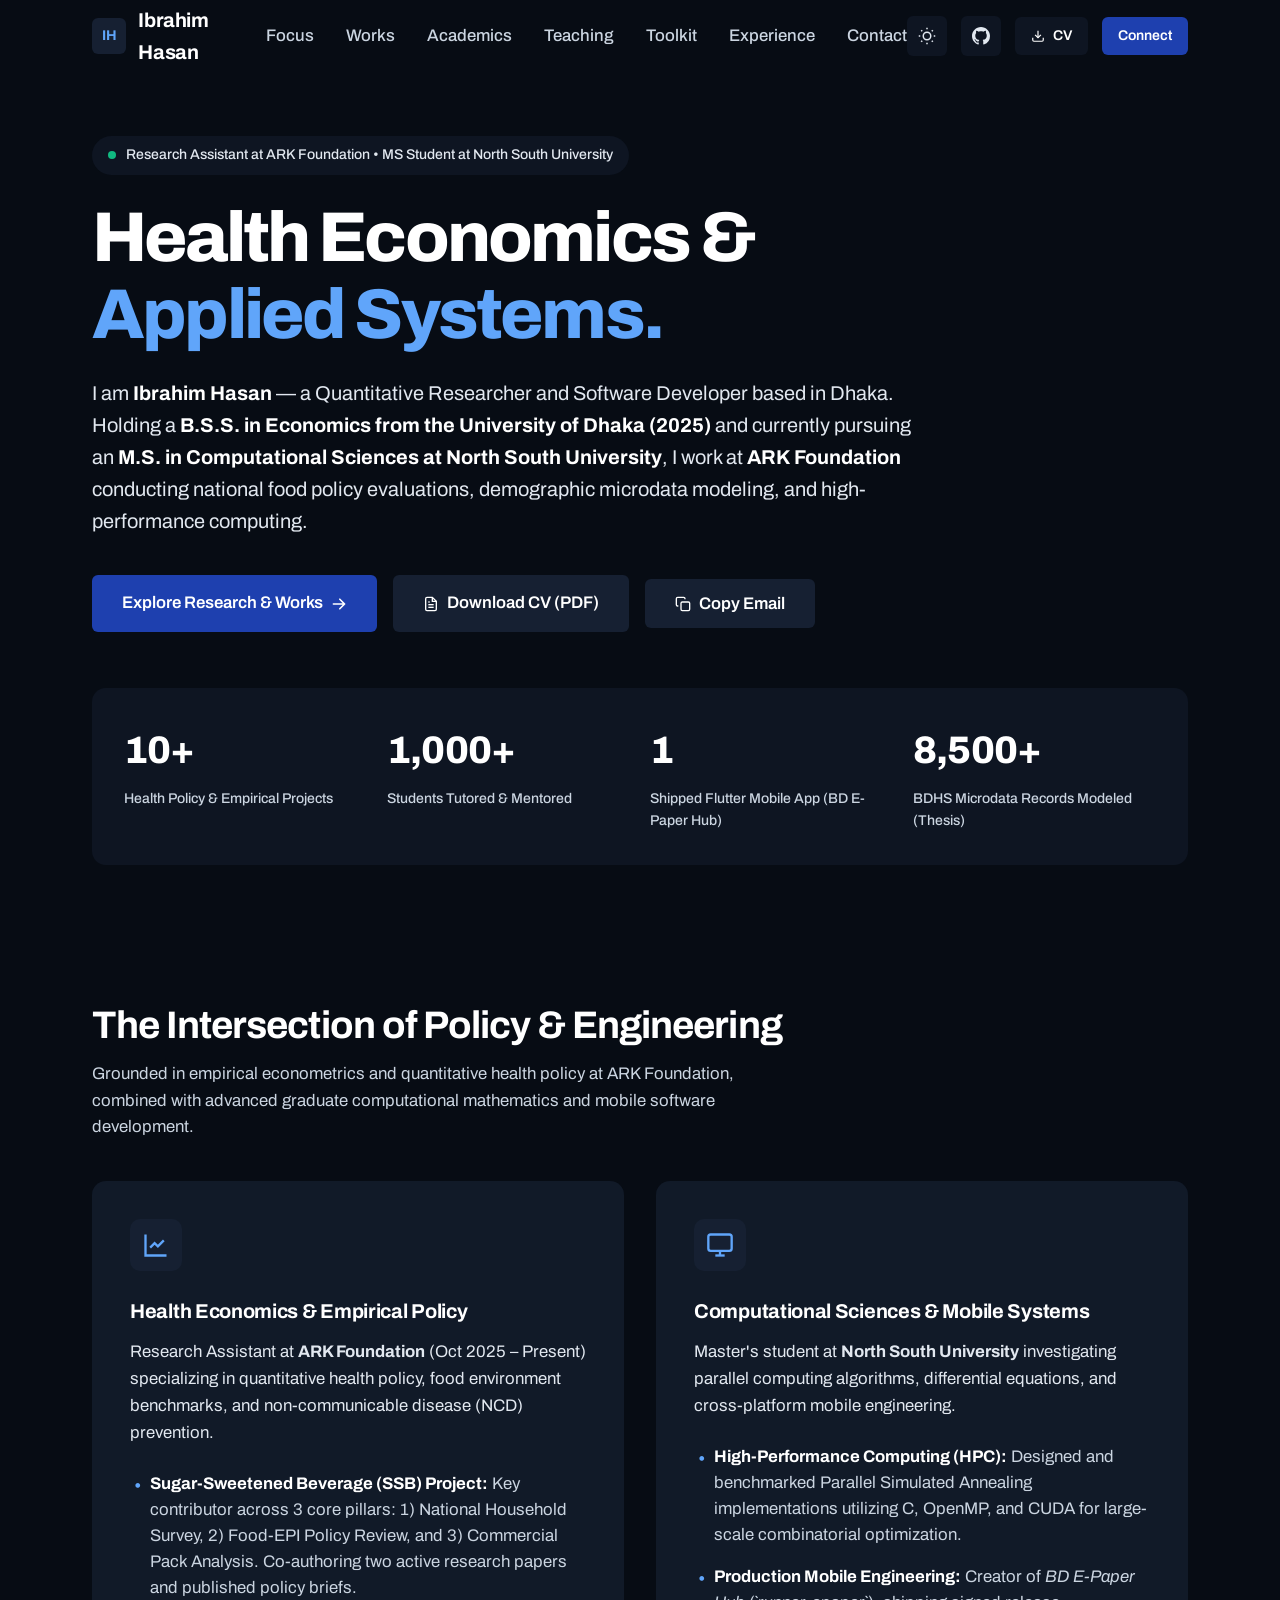
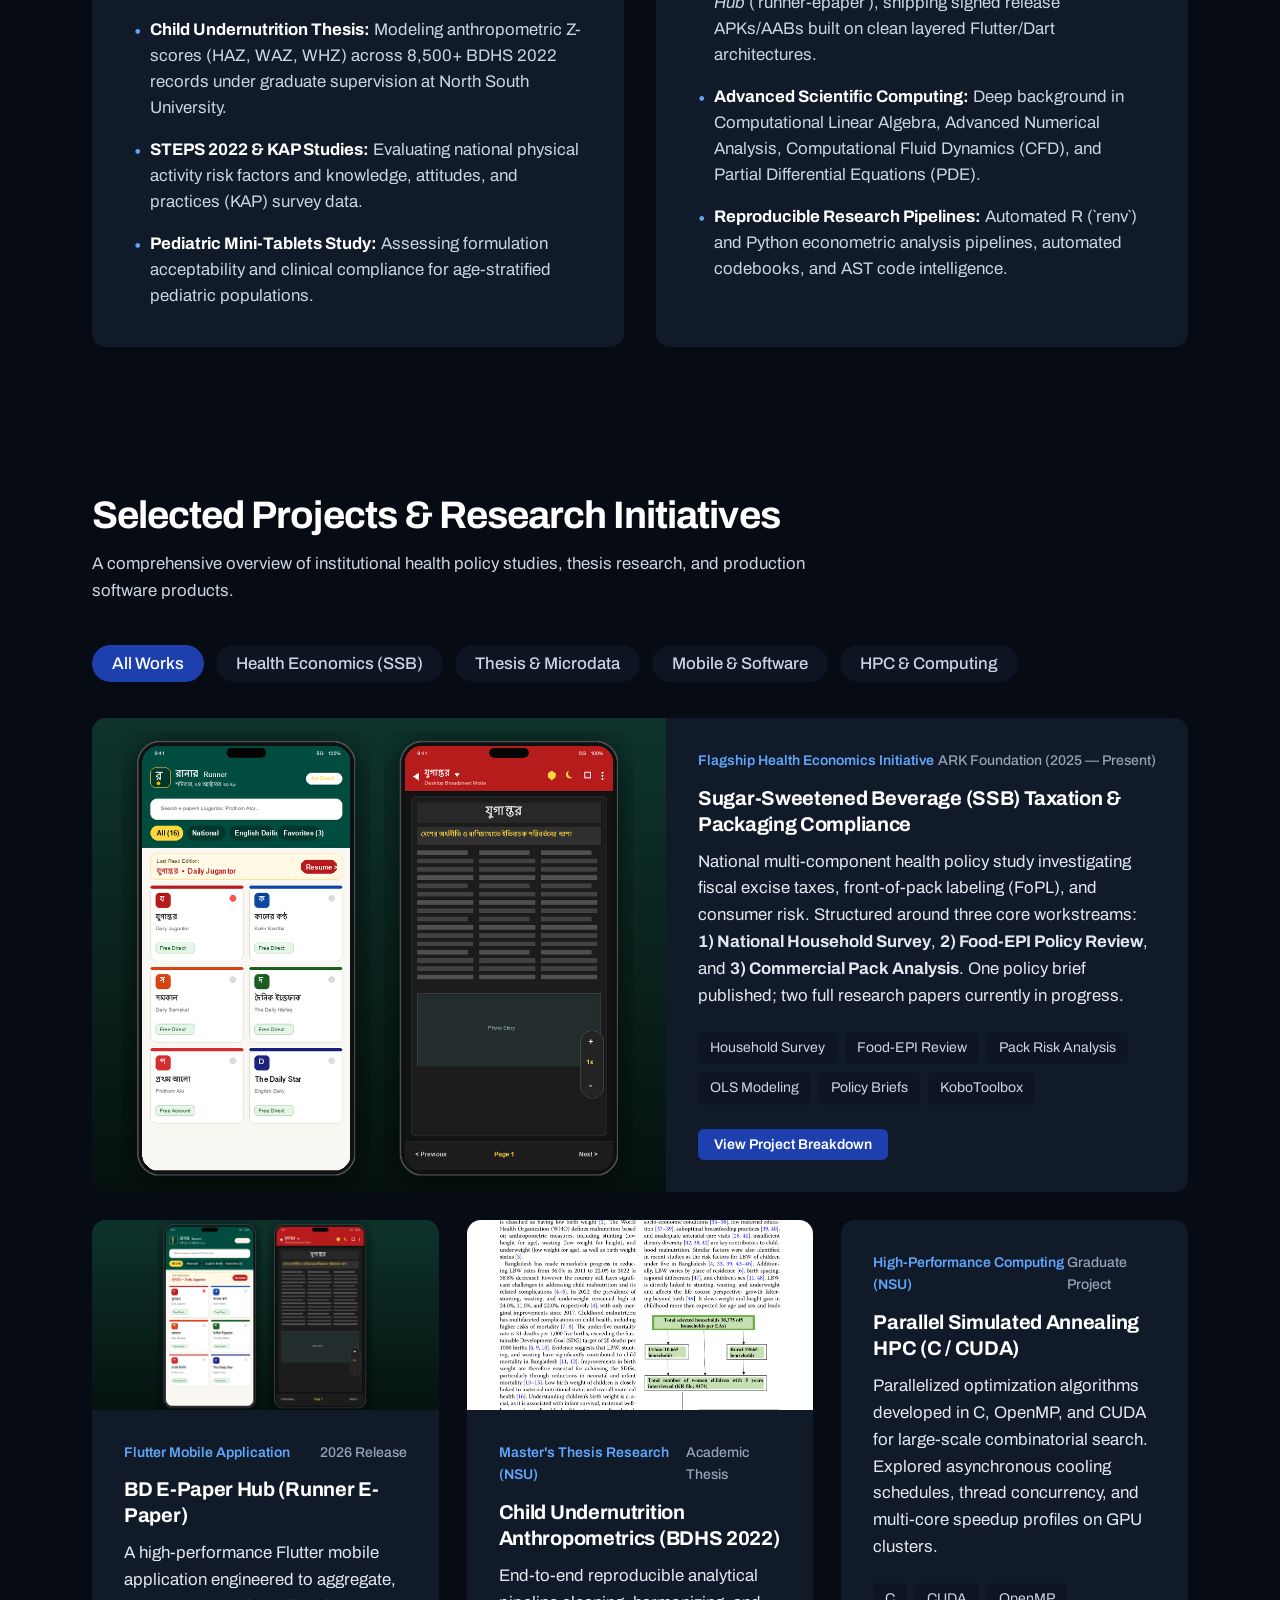
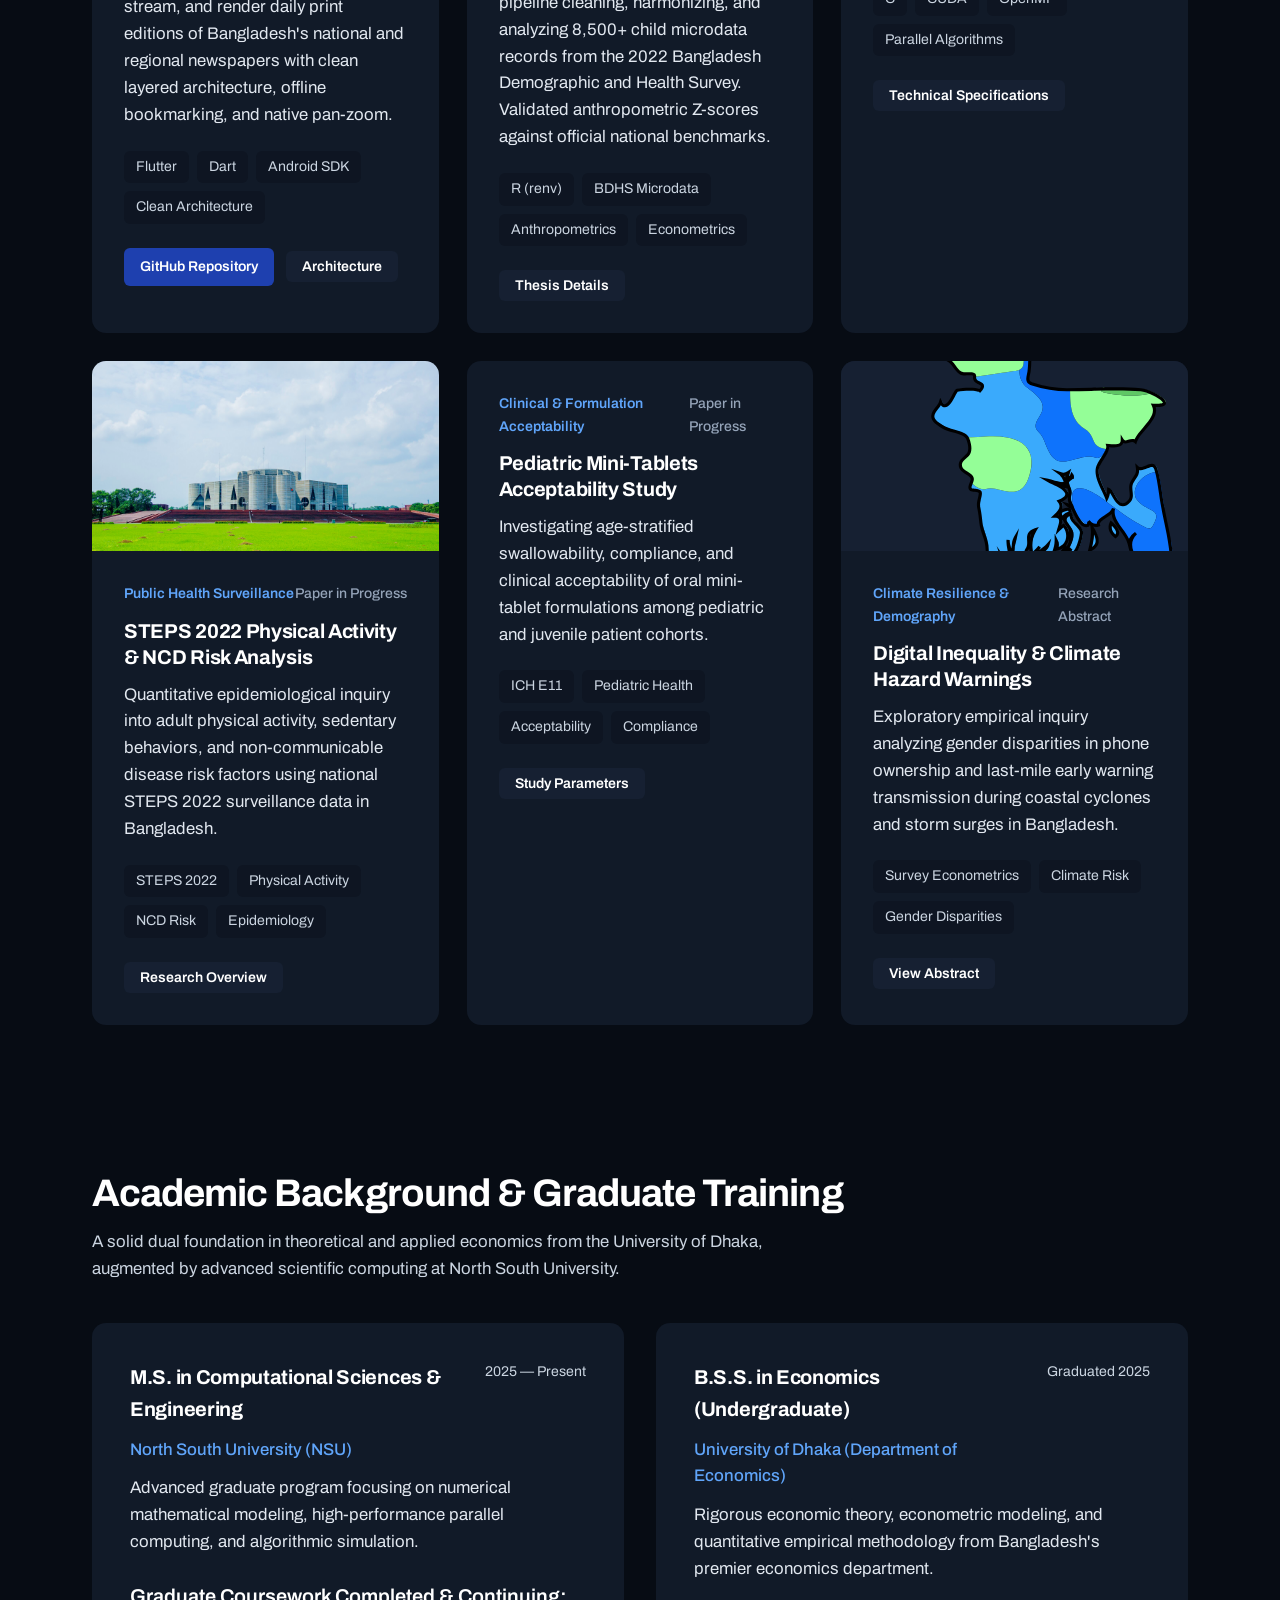
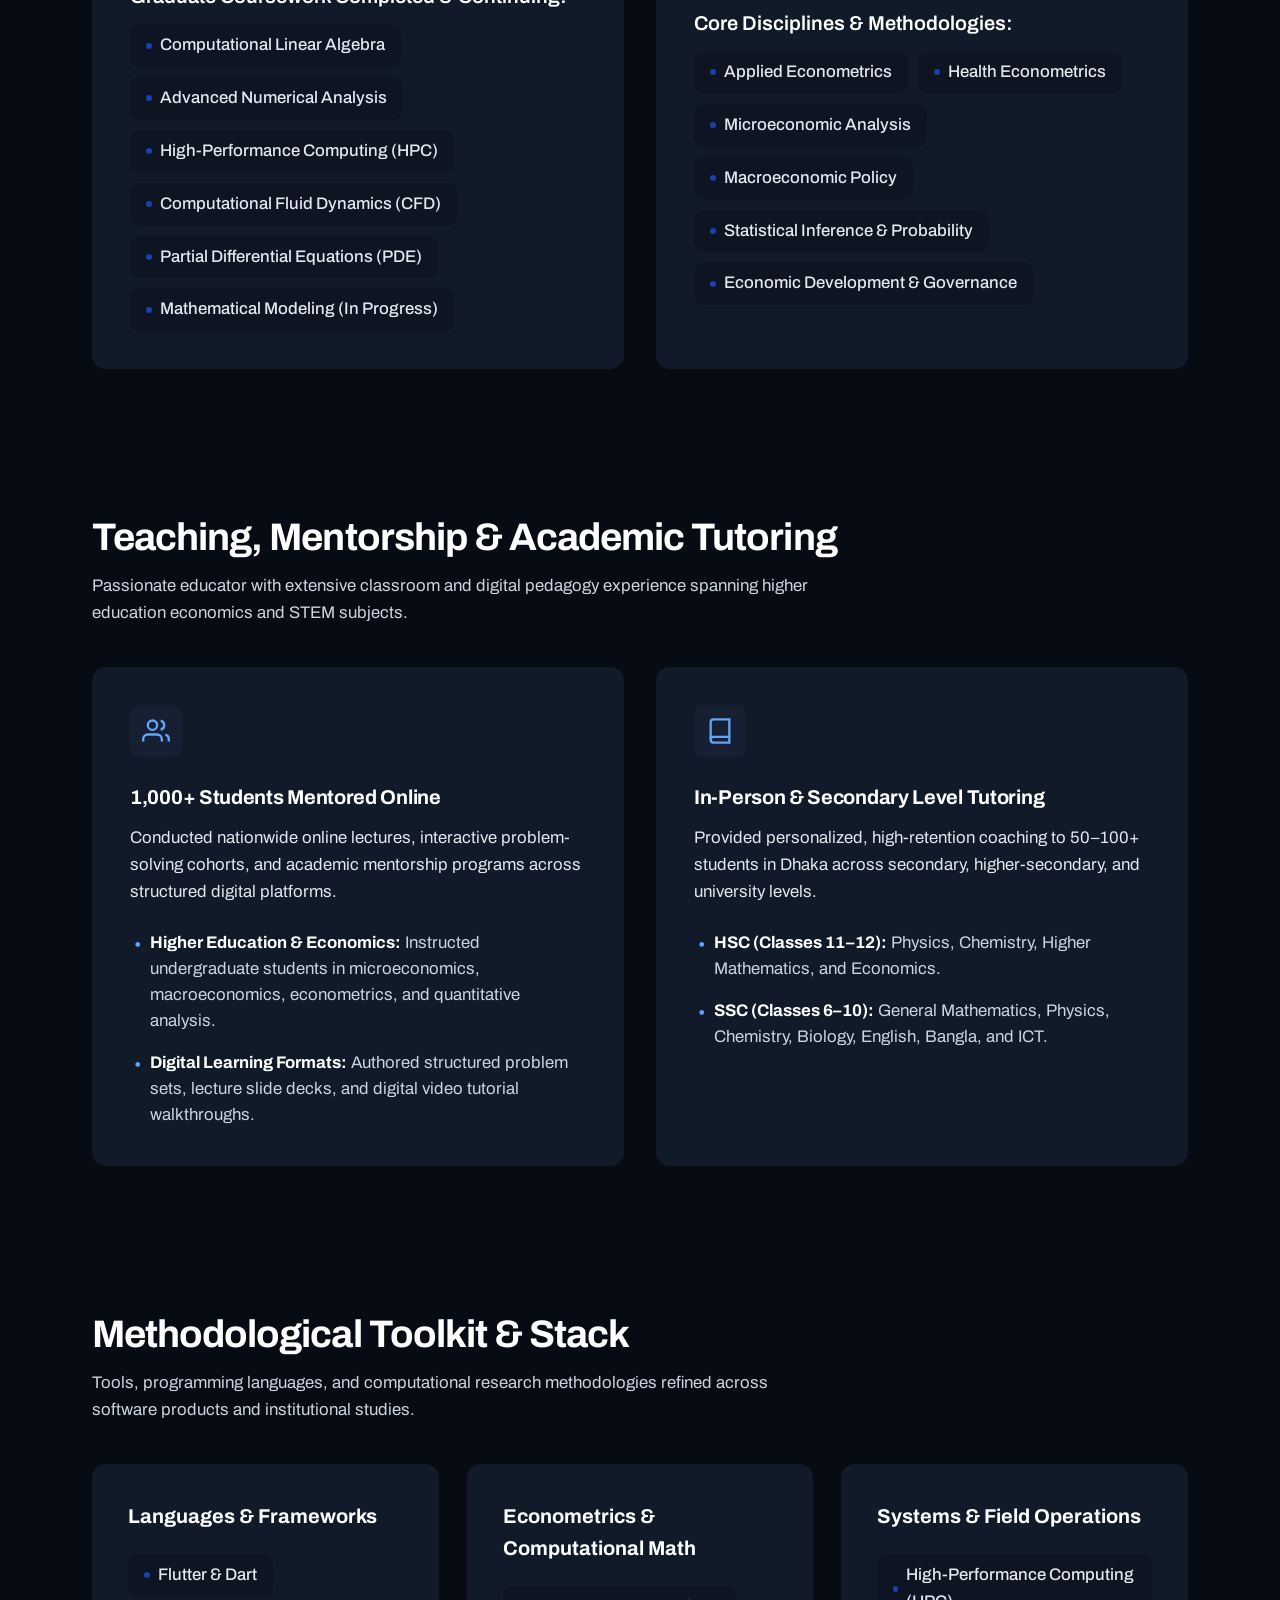
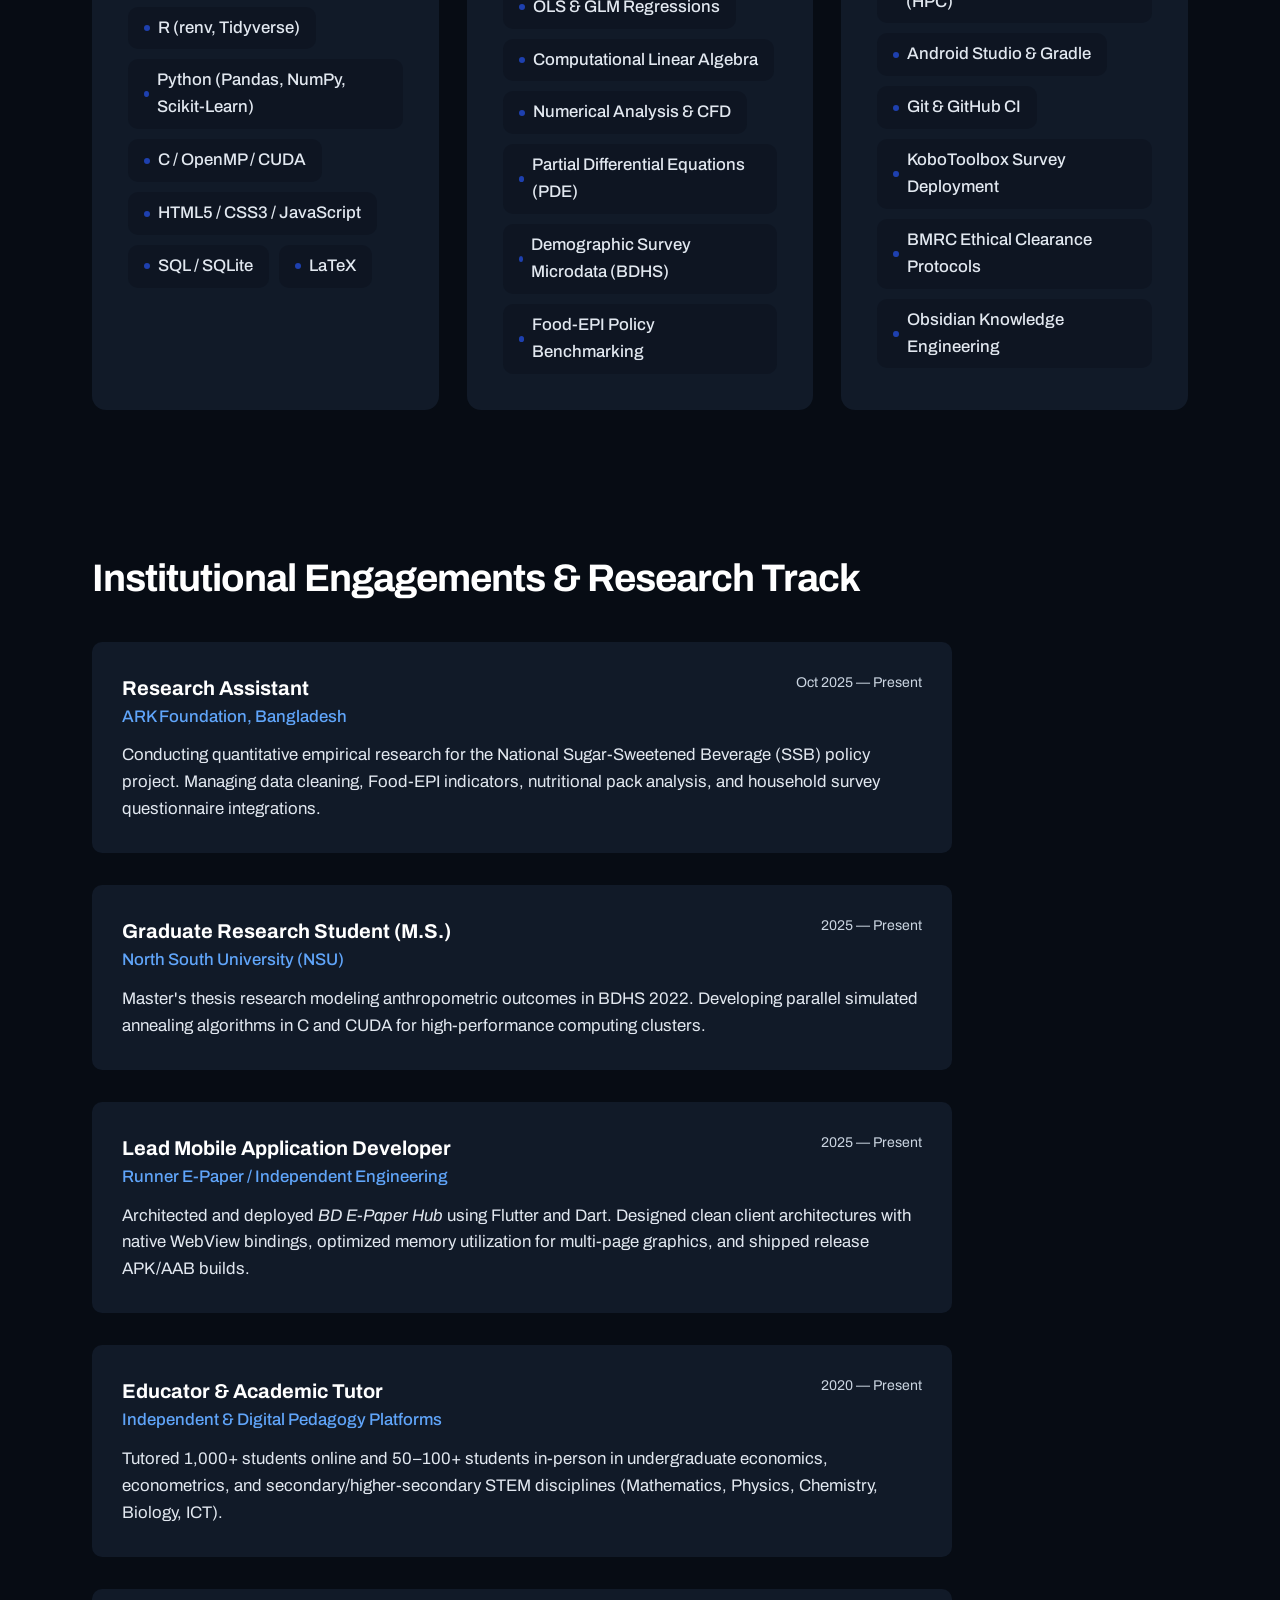
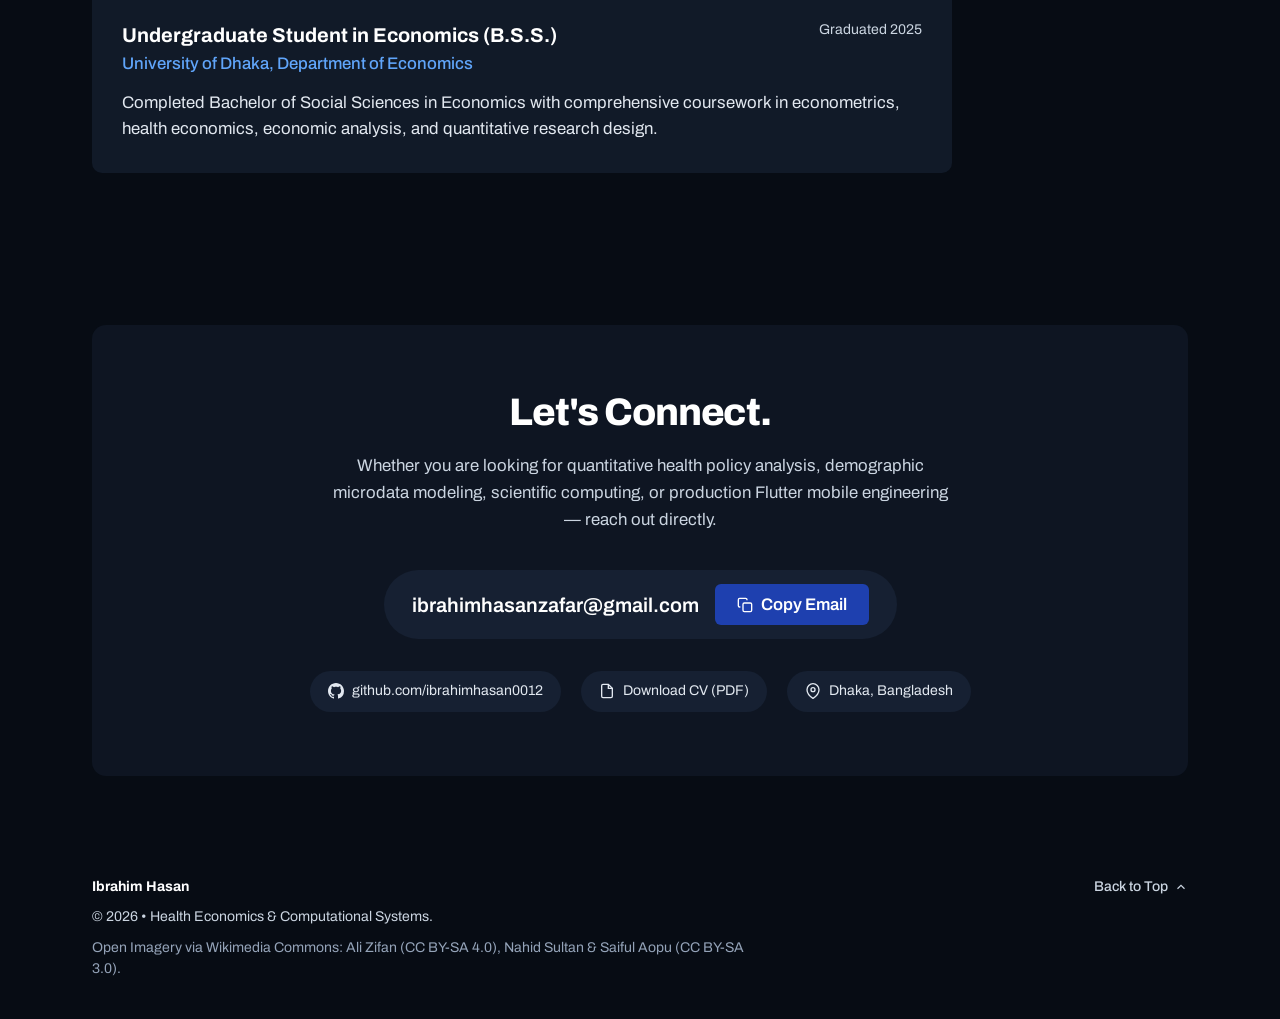
==== index.html @ 9efc7004 "feat: integrate authentic CV, academic credentials, teaching track, and taste-skill design passes" ====
<!DOCTYPE html>
<html lang="en" data-theme="dark">
<head>
  <meta charset="UTF-8">
  <meta name="viewport" content="width=device-width, initial-scale=1.0">
  <title>Ibrahim Hasan — Health Economist & Computational Systems Developer</title>
  <meta name="description" content="Portfolio of Ibrahim Hasan. Research Assistant at ARK Foundation, Master's student in Computational Sciences at North South University, and Economics graduate from University of Dhaka.">
  <meta name="author" content="Ibrahim Hasan">
  <meta name="keywords" content="Ibrahim Hasan, Health Economics, Public Health, Econometrics, Flutter Developer, Bangladesh, BDHS, SSB Policy, HPC, North South University, University of Dhaka">
  
  <!-- Open Graph -->
  <meta property="og:type" content="website">
  <meta property="og:title" content="Ibrahim Hasan — Health Economist & Computational Systems Developer">
  <meta property="og:description" content="Bridging empirical health policy, advanced computational methods, and production software systems.">
  <meta property="og:image" content="assets/bd_epaper_banner.png">
  
  <!-- Typeface: Archivo (Dealt by Taste-Skill Dark-Room Direction) -->
  <link rel="preconnect" href="https://fonts.googleapis.com">
  <link rel="preconnect" href="https://fonts.gstatic.com" crossorigin>
  <link href="https://fonts.googleapis.com/css2?family=Archivo:ital,wght@0,300;0,400;0,500;0,600;0,700;0,800;1,400&family=JetBrains+Mono:wght@400;500&display=swap" rel="stylesheet">
  
  <!-- Stylesheet -->
  <link rel="stylesheet" href="css/style.css">
</head>
<body>
  <!-- Top Navigation -->
  <header class="site-header" id="site-header">
    <div class="nav-container">
      <a href="#hero" class="brand-link" aria-label="Ibrahim Hasan Home">
        <span class="brand-mark">IH</span>
        <span class="brand-name">Ibrahim Hasan</span>
      </a>

      <nav class="main-nav" id="main-nav" aria-label="Main Navigation">
        <ul class="nav-list">
          <li><a href="#about" class="nav-link">Focus</a></li>
          <li><a href="#work" class="nav-link">Works</a></li>
          <li><a href="#academics" class="nav-link">Academics</a></li>
          <li><a href="#teaching" class="nav-link">Teaching</a></li>
          <li><a href="#toolkit" class="nav-link">Toolkit</a></li>
          <li><a href="#experience" class="nav-link">Experience</a></li>
          <li><a href="#contact" class="nav-link">Contact</a></li>
        </ul>
      </nav>

      <div class="nav-actions">
        <!-- Theme Toggle -->
        <button id="theme-toggle" class="theme-toggle-btn" aria-label="Toggle visual theme" title="Toggle dark/light theme">
          <svg class="sun-icon" viewBox="0 0 24 24" width="18" height="18" fill="none" stroke="currentColor" stroke-width="2">
            <circle cx="12" cy="12" r="5"></circle>
            <line x1="12" y1="1" x2="12" y2="3"></line>
            <line x1="12" y1="21" x2="12" y2="23"></line>
            <line x1="4.22" y1="4.22" x2="5.64" y2="5.64"></line>
            <line x1="18.36" y1="18.36" x2="19.78" y2="19.78"></line>
            <line x1="1" y1="12" x2="3" y2="12"></line>
            <line x1="21" y1="12" x2="23" y2="12"></line>
            <line x1="4.22" y1="19.78" x2="5.64" y2="18.36"></line>
            <line x1="18.36" y1="5.64" x2="19.78" y2="4.22"></line>
          </svg>
          <svg class="moon-icon" viewBox="0 0 24 24" width="18" height="18" fill="none" stroke="currentColor" stroke-width="2">
            <path d="M21 12.79A9 9 0 1 1 11.21 3 7 7 0 0 0 21 12.79z"></path>
          </svg>
        </button>

        <a href="https://github.com/ibrahimhasan0012" target="_blank" rel="noopener noreferrer" class="nav-social-btn" aria-label="GitHub Profile" title="View GitHub Profile">
          <svg viewBox="0 0 24 24" width="18" height="18" fill="currentColor">
            <path d="M12 0C5.37 0 0 5.37 0 12c0 5.31 3.435 9.795 8.205 11.385.6.105.825-.255.825-.57 0-.285-.015-1.23-.015-2.235-3.015.555-3.795-.735-4.035-1.41-.135-.345-.72-1.41-1.23-1.695-.42-.225-1.02-.78-.015-.795.945-.015 1.62.87 1.845 1.23 1.08 1.815 2.805 1.305 3.495.99.105-.78.42-1.305.765-1.605-2.67-.3-5.46-1.335-5.46-5.925 0-1.305.465-2.385 1.23-3.225-.12-.3-.54-1.53.12-3.18 0 0 1.005-.315 3.3 1.23.96-.27 1.98-.405 3-.405s2.04.135 3 .405c2.295-1.56 3.3-1.23 3.3-1.23.66 1.65.24 2.88.12 3.18.765.84 1.23 1.905 1.23 3.225 0 4.605-2.805 5.625-5.475 5.925.435.375.81 1.095.81 2.22 0 1.605-.015 2.895-.015 3.3 0 .315.225.69.825.57A12.02 12.02 0 0024 12c0-6.63-5.37-12-12-12z"/>
          </svg>
        </a>

        <a href="assets/Ibrahim_Hasan_CV.pdf" target="_blank" rel="noopener noreferrer" class="btn btn-sm btn-outline" title="Download Updated Curriculum Vitae">
          <svg viewBox="0 0 24 24" width="14" height="14" fill="none" stroke="currentColor" stroke-width="2">
            <path d="M21 15v4a2 2 0 0 1-2 2H5a2 2 0 0 1-2-2v-4"></path>
            <polyline points="7 10 12 15 17 10"></polyline>
            <line x1="12" y1="15" x2="12" y2="3"></line>
          </svg>
          <span>CV</span>
        </a>

        <a href="#contact" class="btn btn-sm btn-primary">Connect</a>

        <!-- Mobile Menu Toggle -->
        <button id="mobile-menu-btn" class="mobile-menu-toggle" aria-label="Toggle navigation menu">
          <span></span>
          <span></span>
          <span></span>
        </button>
      </div>
    </div>
  </header>

  <main>
    <!-- Hero Section -->
    <section class="hero-section" id="hero">
      <div class="container hero-content">
        <div class="hero-badge-wrap">
          <span class="status-indicator"></span>
          <span class="status-label">Research Assistant at ARK Foundation • MS Student at North South University</span>
        </div>

        <h1 class="hero-title">
          Health Economics & <br>
          <span class="text-highlight">Applied Systems.</span>
        </h1>

        <p class="hero-lead">
          I am <strong>Ibrahim Hasan</strong> — a Quantitative Researcher and Software Developer based in Dhaka. 
          Holding a <strong>B.S.S. in Economics from the University of Dhaka (2025)</strong> and currently pursuing an 
          <strong>M.S. in Computational Sciences at North South University</strong>, I work at <strong>ARK Foundation</strong> 
          conducting national food policy evaluations, demographic microdata modeling, and high-performance computing.
        </p>

        <div class="hero-actions">
          <a href="#work" class="btn btn-lg btn-primary">
            <span>Explore Research & Works</span>
            <svg viewBox="0 0 20 20" width="16" height="16" fill="currentColor">
              <path fill-rule="evenodd" d="M10.293 3.293a1 1 0 011.414 0l6 6a1 1 0 010 1.414l-6 6a1 1 0 01-1.414-1.414L14.586 11H3a1 1 0 110-2h11.586l-4.293-4.293a1 1 0 010-1.414z" clip-rule="evenodd"/>
            </svg>
          </a>
          <a href="assets/Ibrahim_Hasan_CV.pdf" target="_blank" rel="noopener noreferrer" class="btn btn-lg btn-secondary" title="View & Download Curriculum Vitae">
            <svg viewBox="0 0 24 24" width="16" height="16" fill="none" stroke="currentColor" stroke-width="2">
              <path d="M14 2H6a2 2 0 0 0-2 2v16a2 2 0 0 0 2 2h12a2 2 0 0 0 2-2V8z"></path>
              <polyline points="14 2 14 8 20 8"></polyline>
              <line x1="16" y1="13" x2="8" y2="13"></line>
              <line x1="16" y1="17" x2="8" y2="17"></line>
              <polyline points="10 9 9 9 8 9"></polyline>
            </svg>
            <span>Download CV (PDF)</span>
          </a>
          <button id="copy-email-hero-btn" class="btn btn-lg btn-secondary copy-email-btn" data-email="ibrahimhasanzafar@gmail.com">
            <svg viewBox="0 0 24 24" width="16" height="16" fill="none" stroke="currentColor" stroke-width="2">
              <rect x="9" y="9" width="13" height="13" rx="2" ry="2"></rect>
              <path d="M5 15H4a2 2 0 0 1-2-2V4a2 2 0 0 1 2-2h9a2 2 0 0 1 2 2v1"></path>
            </svg>
            <span class="btn-text">Copy Email</span>
          </button>
        </div>

        <!-- Metrics Strip (Full Ink, Tabular Numerals) -->
        <div class="metrics-grid">
          <div class="metric-item">
            <div class="metric-value">10+</div>
            <div class="metric-label">Health Policy & Empirical Projects</div>
          </div>
          <div class="metric-item">
            <div class="metric-value">1,000+</div>
            <div class="metric-label">Students Tutored & Mentored</div>
          </div>
          <div class="metric-item">
            <div class="metric-value">1</div>
            <div class="metric-label">Shipped Flutter Mobile App (BD E-Paper Hub)</div>
          </div>
          <div class="metric-item">
            <div class="metric-value">8,500+</div>
            <div class="metric-label">BDHS Microdata Records Modeled (Thesis)</div>
          </div>
        </div>
      </div>
    </section>

    <!-- Dual-Track Focus (About) -->
    <section class="section about-section" id="about">
      <div class="container">
        <div class="section-header">
          <h2 class="section-title">The Intersection of Policy & Engineering</h2>
          <p class="section-subtitle">
            Grounded in empirical econometrics and quantitative health policy at ARK Foundation, combined with advanced graduate computational mathematics and mobile software development.
          </p>
        </div>

        <div class="dual-track-grid">
          <!-- Pillar 1: Research & Economics -->
          <div class="track-card">
            <div class="card-icon-wrap">
              <svg viewBox="0 0 24 24" width="28" height="28" fill="none" stroke="currentColor" stroke-width="2">
                <path d="M3 3v18h18"></path>
                <path d="M18.7 8l-5.1 5.2-2.8-2.7L7 14.3"></path>
              </svg>
            </div>
            <h3 class="track-title">Health Economics & Empirical Policy</h3>
            <p class="track-desc">
              Research Assistant at <strong>ARK Foundation</strong> (Oct 2025 – Present) specializing in quantitative health policy, food environment benchmarks, and non-communicable disease (NCD) prevention.
            </p>
            <ul class="track-list">
              <li>
                <strong>Sugar-Sweetened Beverage (SSB) Project:</strong> Key contributor across 3 core pillars: 1) National Household Survey, 2) Food-EPI Policy Review, and 3) Commercial Pack Analysis. Co-authoring two active research papers and published policy briefs.
              </li>
              <li>
                <strong>Child Undernutrition Thesis:</strong> Modeling anthropometric Z-scores (HAZ, WAZ, WHZ) across 8,500+ BDHS 2022 records under graduate supervision at North South University.
              </li>
              <li>
                <strong>STEPS 2022 & KAP Studies:</strong> Evaluating national physical activity risk factors and knowledge, attitudes, and practices (KAP) survey data.
              </li>
              <li>
                <strong>Pediatric Mini-Tablets Study:</strong> Assessing formulation acceptability and clinical compliance for age-stratified pediatric populations.
              </li>
            </ul>
          </div>

          <!-- Pillar 2: Computational Systems -->
          <div class="track-card">
            <div class="card-icon-wrap">
              <svg viewBox="0 0 24 24" width="28" height="28" fill="none" stroke="currentColor" stroke-width="2">
                <rect x="2" y="3" width="20" height="14" rx="2" ry="2"></rect>
                <line x1="8" y1="21" x2="16" y2="21"></line>
                <line x1="12" y1="17" x2="12" y2="21"></line>
              </svg>
            </div>
            <h3 class="track-title">Computational Sciences & Mobile Systems</h3>
            <p class="track-desc">
              Master's student at <strong>North South University</strong> investigating parallel computing algorithms, differential equations, and cross-platform mobile engineering.
            </p>
            <ul class="track-list">
              <li>
                <strong>High-Performance Computing (HPC):</strong> Designed and benchmarked Parallel Simulated Annealing implementations utilizing C, OpenMP, and CUDA for large-scale combinatorial optimization.
              </li>
              <li>
                <strong>Production Mobile Engineering:</strong> Creator of <em>BD E-Paper Hub</em> (`runner-epaper`), shipping signed release APKs/AABs built on clean layered Flutter/Dart architectures.
              </li>
              <li>
                <strong>Advanced Scientific Computing:</strong> Deep background in Computational Linear Algebra, Advanced Numerical Analysis, Computational Fluid Dynamics (CFD), and Partial Differential Equations (PDE).
              </li>
              <li>
                <strong>Reproducible Research Pipelines:</strong> Automated R (`renv`) and Python econometric analysis pipelines, automated codebooks, and AST code intelligence.
              </li>
            </ul>
          </div>
        </div>
      </div>
    </section>

    <!-- Featured Works & Portfolio Showcase -->
    <section class="section works-section" id="work">
      <div class="container">
        <div class="section-header">
          <h2 class="section-title">Selected Projects & Research Initiatives</h2>
          <p class="section-subtitle">
            A comprehensive overview of institutional health policy studies, thesis research, and production software products.
          </p>
        </div>

        <!-- Filter Controls -->
        <div class="filter-bar" role="tablist" aria-label="Project Category Filter">
          <button class="filter-pill active" data-filter="all" role="tab" aria-selected="true">All Works</button>
          <button class="filter-pill" data-filter="health-econ" role="tab" aria-selected="false">Health Economics (SSB)</button>
          <button class="filter-pill" data-filter="thesis" role="tab" aria-selected="false">Thesis & Microdata</button>
          <button class="filter-pill" data-filter="mobile" role="tab" aria-selected="false">Mobile & Software</button>
          <button class="filter-pill" data-filter="hpc" role="tab" aria-selected="false">HPC & Computing</button>
        </div>

        <!-- Projects Grid -->
        <div class="projects-grid" id="projects-container">
          
          <!-- Project 1: SSB Initiative (Flagship) -->
          <article class="project-card featured-highlight" data-category="health-econ">
            <div class="project-media">
              <img src="assets/bd_epaper_banner.png" alt="ARK Foundation Health Economics Initiative" class="project-image">
            </div>
            <div class="project-body">
              <div class="project-meta">
                <span class="project-type">Flagship Health Economics Initiative</span>
                <span class="project-date">ARK Foundation (2025 — Present)</span>
              </div>
              <h3 class="project-title">Sugar-Sweetened Beverage (SSB) Taxation & Packaging Compliance</h3>
              <p class="project-summary">
                National multi-component health policy study investigating fiscal excise taxes, front-of-pack labeling (FoPL), and consumer risk. Structured around three core workstreams: <strong>1) National Household Survey</strong>, <strong>2) Food-EPI Policy Review</strong>, and <strong>3) Commercial Pack Analysis</strong>. One policy brief published; two full research papers currently in progress.
              </p>
              <div class="tech-stack-row">
                <span class="tech-badge">Household Survey</span>
                <span class="tech-badge">Food-EPI Review</span>
                <span class="tech-badge">Pack Risk Analysis</span>
                <span class="tech-badge">OLS Modeling</span>
                <span class="tech-badge">Policy Briefs</span>
                <span class="tech-badge">KoboToolbox</span>
              </div>
              <div class="project-actions">
                <button class="btn btn-sm btn-primary open-modal-btn" data-modal="modal-ssb">
                  <span>View Project Breakdown</span>
                </button>
              </div>
            </div>
          </article>

          <!-- Project 2: BD E-Paper Hub -->
          <article class="project-card" data-category="mobile">
            <div class="project-media-small">
              <img src="assets/bd_epaper_preview.png" alt="BD E-Paper Hub App Interface" class="project-thumb-image" loading="lazy">
            </div>
            <div class="project-body">
              <div class="project-meta">
                <span class="project-type">Flutter Mobile Application</span>
                <span class="project-date">2026 Release</span>
              </div>
              <h3 class="project-title">BD E-Paper Hub (Runner E-Paper)</h3>
              <p class="project-summary">
                A high-performance Flutter mobile application engineered to aggregate, stream, and render daily print editions of Bangladesh's national and regional newspapers with clean layered architecture, offline bookmarking, and native pan-zoom.
              </p>
              <div class="tech-stack-row">
                <span class="tech-badge">Flutter</span>
                <span class="tech-badge">Dart</span>
                <span class="tech-badge">Android SDK</span>
                <span class="tech-badge">Clean Architecture</span>
              </div>
              <div class="project-actions">
                <a href="https://github.com/ibrahimhasan0012/runner-epaper" target="_blank" rel="noopener noreferrer" class="btn btn-sm btn-primary">
                  <span>GitHub Repository</span>
                </a>
                <button class="btn btn-sm btn-secondary open-modal-btn" data-modal="modal-bdepaper">
                  <span>Architecture</span>
                </button>
              </div>
            </div>
          </article>

          <!-- Project 3: BDHS 2022 Child Undernutrition (Thesis) -->
          <article class="project-card" data-category="thesis">
            <div class="project-media-small">
              <img src="assets/nutrition_figure.png" alt="Child Undernutrition Statistical Modeling" class="project-thumb-image" loading="lazy">
            </div>
            <div class="project-body">
              <div class="project-meta">
                <span class="project-type">Master's Thesis Research (NSU)</span>
                <span class="project-date">Academic Thesis</span>
              </div>
              <h3 class="project-title">Child Undernutrition Anthropometrics (BDHS 2022)</h3>
              <p class="project-summary">
                End-to-end reproducible analytical pipeline cleaning, harmonizing, and analyzing 8,500+ child microdata records from the 2022 Bangladesh Demographic and Health Survey. Validated anthropometric Z-scores against official national benchmarks.
              </p>
              <div class="tech-stack-row">
                <span class="tech-badge">R (renv)</span>
                <span class="tech-badge">BDHS Microdata</span>
                <span class="tech-badge">Anthropometrics</span>
                <span class="tech-badge">Econometrics</span>
              </div>
              <div class="project-actions">
                <button class="btn btn-sm btn-secondary open-modal-btn" data-modal="modal-child-nutrition">
                  <span>Thesis Details</span>
                </button>
              </div>
            </div>
          </article>

          <!-- Project 4: Parallel Simulated Annealing HPC -->
          <article class="project-card" data-category="hpc">
            <div class="project-body">
              <div class="project-meta">
                <span class="project-type">High-Performance Computing (NSU)</span>
                <span class="project-date">Graduate Project</span>
              </div>
              <h3 class="project-title">Parallel Simulated Annealing HPC (C / CUDA)</h3>
              <p class="project-summary">
                Parallelized optimization algorithms developed in C, OpenMP, and CUDA for large-scale combinatorial search. Explored asynchronous cooling schedules, thread concurrency, and multi-core speedup profiles on GPU clusters.
              </p>
              <div class="tech-stack-row">
                <span class="tech-badge">C</span>
                <span class="tech-badge">CUDA</span>
                <span class="tech-badge">OpenMP</span>
                <span class="tech-badge">Parallel Algorithms</span>
              </div>
              <div class="project-actions">
                <button class="btn btn-sm btn-secondary open-modal-btn" data-modal="modal-hpc">
                  <span>Technical Specifications</span>
                </button>
              </div>
            </div>
          </article>

          <!-- Project 5: STEPS 2022 Survey Analysis -->
          <article class="project-card" data-category="health-econ">
            <div class="project-media-small">
              <img src="assets/national-assembly-of-bangladesh-06.jpg" alt="National Health Surveillance Context" class="project-thumb-image" loading="lazy">
            </div>
            <div class="project-body">
              <div class="project-meta">
                <span class="project-type">Public Health Surveillance</span>
                <span class="project-date">Paper in Progress</span>
              </div>
              <h3 class="project-title">STEPS 2022 Physical Activity & NCD Risk Analysis</h3>
              <p class="project-summary">
                Quantitative epidemiological inquiry into adult physical activity, sedentary behaviors, and non-communicable disease risk factors using national STEPS 2022 surveillance data in Bangladesh.
              </p>
              <div class="tech-stack-row">
                <span class="tech-badge">STEPS 2022</span>
                <span class="tech-badge">Physical Activity</span>
                <span class="tech-badge">NCD Risk</span>
                <span class="tech-badge">Epidemiology</span>
              </div>
              <div class="project-actions">
                <button class="btn btn-sm btn-secondary open-modal-btn" data-modal="modal-steps">
                  <span>Research Overview</span>
                </button>
              </div>
            </div>
          </article>

          <!-- Project 6: Pediatric Mini-Tablets Acceptability -->
          <article class="project-card" data-category="health-econ">
            <div class="project-body">
              <div class="project-meta">
                <span class="project-type">Clinical & Formulation Acceptability</span>
                <span class="project-date">Paper in Progress</span>
              </div>
              <h3 class="project-title">Pediatric Mini-Tablets Acceptability Study</h3>
              <p class="project-summary">
                Investigating age-stratified swallowability, compliance, and clinical acceptability of oral mini-tablet formulations among pediatric and juvenile patient cohorts.
              </p>
              <div class="tech-stack-row">
                <span class="tech-badge">ICH E11</span>
                <span class="tech-badge">Pediatric Health</span>
                <span class="tech-badge">Acceptability</span>
                <span class="tech-badge">Compliance</span>
              </div>
              <div class="project-actions">
                <button class="btn btn-sm btn-secondary open-modal-btn" data-modal="modal-minitablets">
                  <span>Study Parameters</span>
                </button>
              </div>
            </div>
          </article>

          <!-- Project 7: Climate Adaptation & Digital Access -->
          <article class="project-card" data-category="thesis">
            <div class="project-media-small">
              <img src="assets/bangladesh-map-of-koppen-climate-classification.svg" alt="Bangladesh Climate Zones Map" class="project-thumb-image" loading="lazy">
            </div>
            <div class="project-body">
              <div class="project-meta">
                <span class="project-type">Climate Resilience & Demography</span>
                <span class="project-date">Research Abstract</span>
              </div>
              <h3 class="project-title">Digital Inequality & Climate Hazard Warnings</h3>
              <p class="project-summary">
                Exploratory empirical inquiry analyzing gender disparities in phone ownership and last-mile early warning transmission during coastal cyclones and storm surges in Bangladesh.
              </p>
              <div class="tech-stack-row">
                <span class="tech-badge">Survey Econometrics</span>
                <span class="tech-badge">Climate Risk</span>
                <span class="tech-badge">Gender Disparities</span>
              </div>
              <div class="project-actions">
                <button class="btn btn-sm btn-secondary open-modal-btn" data-modal="modal-climate">
                  <span>View Abstract</span>
                </button>
              </div>
            </div>
          </article>

        </div>
      </div>
    </section>

    <!-- Academic Background & Coursework -->
    <section class="section academics-section" id="academics">
      <div class="container">
        <div class="section-header">
          <h2 class="section-title">Academic Background & Graduate Training</h2>
          <p class="section-subtitle">
            A solid dual foundation in theoretical and applied economics from the University of Dhaka, augmented by advanced scientific computing at North South University.
          </p>
        </div>

        <div class="dual-track-grid">
          <!-- Degree 1 -->
          <div class="track-card">
            <div class="timeline-header">
              <div>
                <h3 class="track-title">M.S. in Computational Sciences & Engineering</h3>
                <div class="timeline-org">North South University (NSU)</div>
              </div>
              <span class="timeline-time">2025 — Present</span>
            </div>
            <p class="track-desc">
              Advanced graduate program focusing on numerical mathematical modeling, high-performance parallel computing, and algorithmic simulation.
            </p>
            <h4 class="modal-section-title">Graduate Coursework Completed & Continuing:</h4>
            <div class="skills-chips" style="margin-top: 12px;">
              <span class="skill-chip"><span class="chip-dot"></span>Computational Linear Algebra</span>
              <span class="skill-chip"><span class="chip-dot"></span>Advanced Numerical Analysis</span>
              <span class="skill-chip"><span class="chip-dot"></span>High-Performance Computing (HPC)</span>
              <span class="skill-chip"><span class="chip-dot"></span>Computational Fluid Dynamics (CFD)</span>
              <span class="skill-chip"><span class="chip-dot"></span>Partial Differential Equations (PDE)</span>
              <span class="skill-chip"><span class="chip-dot"></span>Mathematical Modeling (In Progress)</span>
            </div>
          </div>

          <!-- Degree 2 -->
          <div class="track-card">
            <div class="timeline-header">
              <div>
                <h3 class="track-title">B.S.S. in Economics (Undergraduate)</h3>
                <div class="timeline-org">University of Dhaka (Department of Economics)</div>
              </div>
              <span class="timeline-time">Graduated 2025</span>
            </div>
            <p class="track-desc">
              Rigorous economic theory, econometric modeling, and quantitative empirical methodology from Bangladesh's premier economics department.
            </p>
            <h4 class="modal-section-title">Core Disciplines & Methodologies:</h4>
            <div class="skills-chips" style="margin-top: 12px;">
              <span class="skill-chip"><span class="chip-dot"></span>Applied Econometrics</span>
              <span class="skill-chip"><span class="chip-dot"></span>Health Econometrics</span>
              <span class="skill-chip"><span class="chip-dot"></span>Microeconomic Analysis</span>
              <span class="skill-chip"><span class="chip-dot"></span>Macroeconomic Policy</span>
              <span class="skill-chip"><span class="chip-dot"></span>Statistical Inference & Probability</span>
              <span class="skill-chip"><span class="chip-dot"></span>Economic Development & Governance</span>
            </div>
          </div>
        </div>
      </div>
    </section>

    <!-- Teaching, Mentorship & Pedagogy -->
    <section class="section teaching-section" id="teaching">
      <div class="container">
        <div class="section-header">
          <h2 class="section-title">Teaching, Mentorship & Academic Tutoring</h2>
          <p class="section-subtitle">
            Passionate educator with extensive classroom and digital pedagogy experience spanning higher education economics and STEM subjects.
          </p>
        </div>

        <div class="dual-track-grid">
          <!-- Teaching Highlight 1 -->
          <div class="track-card">
            <div class="card-icon-wrap">
              <svg viewBox="0 0 24 24" width="28" height="28" fill="none" stroke="currentColor" stroke-width="2">
                <path d="M17 21v-2a4 4 0 0 0-4-4H5a4 4 0 0 0-4 4v2"></path>
                <circle cx="9" cy="7" r="4"></circle>
                <path d="M23 21v-2a4 4 0 0 0-3-3.87"></path>
                <path d="M16 3.13a4 4 0 0 1 0 7.75"></path>
              </svg>
            </div>
            <h3 class="track-title">1,000+ Students Mentored Online</h3>
            <p class="track-desc">
              Conducted nationwide online lectures, interactive problem-solving cohorts, and academic mentorship programs across structured digital platforms.
            </p>
            <ul class="track-list">
              <li><strong>Higher Education & Economics:</strong> Instructed undergraduate students in microeconomics, macroeconomics, econometrics, and quantitative analysis.</li>
              <li><strong>Digital Learning Formats:</strong> Authored structured problem sets, lecture slide decks, and digital video tutorial walkthroughs.</li>
            </ul>
          </div>

          <!-- Teaching Highlight 2 -->
          <div class="track-card">
            <div class="card-icon-wrap">
              <svg viewBox="0 0 24 24" width="28" height="28" fill="none" stroke="currentColor" stroke-width="2">
                <path d="M4 19.5A2.5 2.5 0 0 1 6.5 17H20"></path>
                <path d="M6.5 2H20v20H6.5A2.5 2.5 0 0 1 4 19.5v-15A2.5 2.5 0 0 1 6.5 2z"></path>
              </svg>
            </div>
            <h3 class="track-title">In-Person & Secondary Level Tutoring</h3>
            <p class="track-desc">
              Provided personalized, high-retention coaching to 50–100+ students in Dhaka across secondary, higher-secondary, and university levels.
            </p>
            <ul class="track-list">
              <li><strong>HSC (Classes 11–12):</strong> Physics, Chemistry, Higher Mathematics, and Economics.</li>
              <li><strong>SSC (Classes 6–10):</strong> General Mathematics, Physics, Chemistry, Biology, English, Bangla, and ICT.</li>
            </ul>
          </div>
        </div>
      </div>
    </section>

    <!-- Technical & Research Toolkit -->
    <section class="section toolkit-section" id="toolkit">
      <div class="container">
        <div class="section-header">
          <h2 class="section-title">Methodological Toolkit & Stack</h2>
          <p class="section-subtitle">
            Tools, programming languages, and computational research methodologies refined across software products and institutional studies.
          </p>
        </div>

        <div class="toolkit-grid">
          <!-- Category 1 -->
          <div class="toolkit-card">
            <h3 class="toolkit-category">Languages & Frameworks</h3>
            <div class="skills-chips">
              <span class="skill-chip"><span class="chip-dot"></span>Flutter & Dart</span>
              <span class="skill-chip"><span class="chip-dot"></span>R (renv, Tidyverse)</span>
              <span class="skill-chip"><span class="chip-dot"></span>Python (Pandas, NumPy, Scikit-Learn)</span>
              <span class="skill-chip"><span class="chip-dot"></span>C / OpenMP / CUDA</span>
              <span class="skill-chip"><span class="chip-dot"></span>HTML5 / CSS3 / JavaScript</span>
              <span class="skill-chip"><span class="chip-dot"></span>SQL / SQLite</span>
              <span class="skill-chip"><span class="chip-dot"></span>LaTeX</span>
            </div>
          </div>

          <!-- Category 2 -->
          <div class="toolkit-card">
            <h3 class="toolkit-category">Econometrics & Computational Math</h3>
            <div class="skills-chips">
              <span class="skill-chip"><span class="chip-dot"></span>OLS & GLM Regressions</span>
              <span class="skill-chip"><span class="chip-dot"></span>Computational Linear Algebra</span>
              <span class="skill-chip"><span class="chip-dot"></span>Numerical Analysis & CFD</span>
              <span class="skill-chip"><span class="chip-dot"></span>Partial Differential Equations (PDE)</span>
              <span class="skill-chip"><span class="chip-dot"></span>Demographic Survey Microdata (BDHS)</span>
              <span class="skill-chip"><span class="chip-dot"></span>Food-EPI Policy Benchmarking</span>
            </div>
          </div>

          <!-- Category 3 -->
          <div class="toolkit-card">
            <h3 class="toolkit-category">Systems & Field Operations</h3>
            <div class="skills-chips">
              <span class="skill-chip"><span class="chip-dot"></span>High-Performance Computing (HPC)</span>
              <span class="skill-chip"><span class="chip-dot"></span>Android Studio & Gradle</span>
              <span class="skill-chip"><span class="chip-dot"></span>Git & GitHub CI</span>
              <span class="skill-chip"><span class="chip-dot"></span>KoboToolbox Survey Deployment</span>
              <span class="skill-chip"><span class="chip-dot"></span>BMRC Ethical Clearance Protocols</span>
              <span class="skill-chip"><span class="chip-dot"></span>Obsidian Knowledge Engineering</span>
            </div>
          </div>
        </div>
      </div>
    </section>

    <!-- Institutional & Academic Experience -->
    <section class="section experience-section" id="experience">
      <div class="container">
        <div class="section-header">
          <h2 class="section-title">Institutional Engagements & Research Track</h2>
        </div>

        <div class="timeline">
          <!-- Timeline Item 1 -->
          <div class="timeline-item">
            <div class="timeline-content">
              <div class="timeline-header">
                <div>
                  <h3 class="timeline-role">Research Assistant</h3>
                  <div class="timeline-org">ARK Foundation, Bangladesh</div>
                </div>
                <span class="timeline-time">Oct 2025 — Present</span>
              </div>
              <p class="timeline-desc">
                Conducting quantitative empirical research for the National Sugar-Sweetened Beverage (SSB) policy project. Managing data cleaning, Food-EPI indicators, nutritional pack analysis, and household survey questionnaire integrations.
              </p>
            </div>
          </div>

          <!-- Timeline Item 2 -->
          <div class="timeline-item">
            <div class="timeline-content">
              <div class="timeline-header">
                <div>
                  <h3 class="timeline-role">Graduate Research Student (M.S.)</h3>
                  <div class="timeline-org">North South University (NSU)</div>
                </div>
                <span class="timeline-time">2025 — Present</span>
              </div>
              <p class="timeline-desc">
                Master's thesis research modeling anthropometric outcomes in BDHS 2022. Developing parallel simulated annealing algorithms in C and CUDA for high-performance computing clusters.
              </p>
            </div>
          </div>

          <!-- Timeline Item 3 -->
          <div class="timeline-item">
            <div class="timeline-content">
              <div class="timeline-header">
                <div>
                  <h3 class="timeline-role">Lead Mobile Application Developer</h3>
                  <div class="timeline-org">Runner E-Paper / Independent Engineering</div>
                </div>
                <span class="timeline-time">2025 — Present</span>
              </div>
              <p class="timeline-desc">
                Architected and deployed <em>BD E-Paper Hub</em> using Flutter and Dart. Designed clean client architectures with native WebView bindings, optimized memory utilization for multi-page graphics, and shipped release APK/AAB builds.
              </p>
            </div>
          </div>

          <!-- Timeline Item 4 -->
          <div class="timeline-item">
            <div class="timeline-content">
              <div class="timeline-header">
                <div>
                  <h3 class="timeline-role">Educator & Academic Tutor</h3>
                  <div class="timeline-org">Independent & Digital Pedagogy Platforms</div>
                </div>
                <span class="timeline-time">2020 — Present</span>
              </div>
              <p class="timeline-desc">
                Tutored 1,000+ students online and 50–100+ students in-person in undergraduate economics, econometrics, and secondary/higher-secondary STEM disciplines (Mathematics, Physics, Chemistry, Biology, ICT).
              </p>
            </div>
          </div>

          <!-- Timeline Item 5 -->
          <div class="timeline-item">
            <div class="timeline-content">
              <div class="timeline-header">
                <div>
                  <h3 class="timeline-role">Undergraduate Student in Economics (B.S.S.)</h3>
                  <div class="timeline-org">University of Dhaka, Department of Economics</div>
                </div>
                <span class="timeline-time">Graduated 2025</span>
              </div>
              <p class="timeline-desc">
                Completed Bachelor of Social Sciences in Economics with comprehensive coursework in econometrics, health economics, economic analysis, and quantitative research design.
              </p>
            </div>
          </div>
        </div>
      </div>
    </section>

    <!-- Contact Section -->
    <section class="section contact-section" id="contact">
      <div class="container">
        <div class="contact-box">
          <h2 class="contact-headline">Let's Connect.</h2>
          <p class="contact-sub">
            Whether you are looking for quantitative health policy analysis, demographic microdata modeling, scientific computing, or production Flutter mobile engineering — reach out directly.
          </p>

          <div class="email-display-wrap">
            <a href="mailto:ibrahimhasanzafar@gmail.com" class="email-display-link" id="email-link">
              ibrahimhasanzafar@gmail.com
            </a>
            <button class="btn btn-primary copy-email-btn" data-email="ibrahimhasanzafar@gmail.com" id="contact-copy-btn">
              <svg viewBox="0 0 24 24" width="16" height="16" fill="none" stroke="currentColor" stroke-width="2">
                <rect x="9" y="9" width="13" height="13" rx="2" ry="2"></rect>
                <path d="M5 15H4a2 2 0 0 1-2-2V4a2 2 0 0 1 2-2h9a2 2 0 0 1 2 2v1"></path>
              </svg>
              <span>Copy Email</span>
            </button>
          </div>

          <div class="contact-links-row">
            <a href="https://github.com/ibrahimhasan0012" target="_blank" rel="noopener noreferrer" class="contact-chip">
              <svg viewBox="0 0 24 24" width="16" height="16" fill="currentColor">
                <path d="M12 0C5.37 0 0 5.37 0 12c0 5.31 3.435 9.795 8.205 11.385.6.105.825-.255.825-.57 0-.285-.015-1.23-.015-2.235-3.015.555-3.795-.735-4.035-1.41-.135-.345-.72-1.41-1.23-1.695-.42-.225-1.02-.78-.015-.795.945-.015 1.62.87 1.845 1.23 1.08 1.815 2.805 1.305 3.495.99.105-.78.42-1.305.765-1.605-2.67-.3-5.46-1.335-5.46-5.925 0-1.305.465-2.385 1.23-3.225-.12-.3-.54-1.53.12-3.18 0 0 1.005-.315 3.3 1.23.96-.27 1.98-.405 3-.405s2.04.135 3 .405c2.295-1.56 3.3-1.23 3.3-1.23.66 1.65.24 2.88.12 3.18.765.84 1.23 1.905 1.23 3.225 0 4.605-2.805 5.625-5.475 5.925.435.375.81 1.095.81 2.22 0 1.605-.015 2.895-.015 3.3 0 .315.225.69.825.57A12.02 12.02 0 0024 12c0-6.63-5.37-12-12-12z"/>
              </svg>
              <span>github.com/ibrahimhasan0012</span>
            </a>
            <a href="assets/Ibrahim_Hasan_CV.pdf" target="_blank" rel="noopener noreferrer" class="contact-chip">
              <svg viewBox="0 0 24 24" width="16" height="16" fill="none" stroke="currentColor" stroke-width="2">
                <path d="M14 2H6a2 2 0 0 0-2 2v16a2 2 0 0 0 2 2h12a2 2 0 0 0 2-2V8z"></path>
                <polyline points="14 2 14 8 20 8"></polyline>
              </svg>
              <span>Download CV (PDF)</span>
            </a>
            <div class="contact-chip location-chip">
              <svg viewBox="0 0 24 24" width="16" height="16" fill="none" stroke="currentColor" stroke-width="2">
                <path d="M21 10c0 7-9 13-9 13s-9-6-9-13a9 9 0 0 1 18 0z"></path>
                <circle cx="12" cy="10" r="3"></circle>
              </svg>
              <span>Dhaka, Bangladesh</span>
            </div>
          </div>
        </div>
      </div>
    </section>
  </main>

  <!-- Site Footer -->
  <footer class="site-footer">
    <div class="container footer-content">
      <div class="footer-left">
        <span class="footer-brand">Ibrahim Hasan</span>
        <span class="footer-copy">© <span id="current-year">2026</span> • Health Economics & Computational Systems.</span>
        <div class="footer-credits">
          Open Imagery via Wikimedia Commons: Ali Zifan (CC BY-SA 4.0), Nahid Sultan & Saiful Aopu (CC BY-SA 3.0).
        </div>
      </div>
      <div class="footer-right">
        <a href="#hero" class="back-to-top-btn" aria-label="Back to top">
          <span>Back to Top</span>
          <svg viewBox="0 0 24 24" width="14" height="14" fill="none" stroke="currentColor" stroke-width="2">
            <polyline points="18 15 12 9 6 15"></polyline>
          </svg>
        </a>
      </div>
    </div>
  </footer>

  <!-- Interactive Project & Research Modals -->
  <div class="modal-backdrop" id="modal-backdrop" aria-hidden="true">
    <div class="modal-dialog" role="dialog" aria-modal="true" aria-labelledby="modal-title">
      <button class="modal-close-btn" id="modal-close-btn" aria-label="Close dialog">×</button>
      <div class="modal-content-container" id="modal-dynamic-content">
        <!-- Injected dynamically via JavaScript -->
      </div>
    </div>
  </div>

  <!-- Toast Notification Container -->
  <div class="toast-container" id="toast-container" aria-live="polite"></div>

  <!-- App Script -->
  <script src="js/main.js"></script>
</body>
</html>
---- css/style.css ----
/* ==========================================================================
   Ibrahim Hasan — Portfolio Stylesheet
   Modern, Anti-Slop, High-Taste Editorial & Engineering Aesthetic
   ========================================================================== */

/* --- CSS Variables & 5-Step Type Scale --- */
:root {
  /* Color Palette - Dark Mode (Default) */
  --bg-primary: #070c14;
  --bg-surface: #0e1522;
  --bg-surface-elevated: #162032;
  --bg-card: #111a28;
  --bg-card-hover: #182436;
  
  --ink-primary: #ffffff;
  --ink-secondary: #e2e8f0;
  --ink-muted: #cbd5e1;
  --ink-faint: #94a3b8;
  
  /* High-Contrast Accent Colors (> 4.5:1 on text) */
  --accent-primary: #1e40af;
  --accent-primary-hover: #1d4ed8;
  --accent-text: #60a5fa; /* Contrast > 6.5:1 on dark */
  --accent-emerald: #10b981;
  --accent-amber: #f59e0b;
  
  /* Strict 5-Step Typography Scale */
  --font-sans: 'Archivo', -apple-system, BlinkMacSystemFont, 'Segoe UI', Roboto, sans-serif;
  --font-mono: 'JetBrains Mono', monospace;
  
  --text-display: clamp(2.8rem, 6vw, 4.4rem);
  --text-heading: clamp(1.8rem, 3.2vw, 2.4rem);
  --text-subheading: 1.25rem;
  --text-body: 1.05rem;
  --text-small: 0.88rem;
  
  /* Sizing */
  --container-max: 1160px;
  --header-height: 72px;
  --radius-sm: 6px;
  --radius-md: 10px;
  --radius-lg: 14px;
  --radius-full: 9999px;
  
  /* Transitions */
  --ease-spring: cubic-bezier(0.16, 1, 0.3, 1);
  --transition-fast: 140ms var(--ease-spring);
  --transition-normal: 220ms var(--ease-spring);
}

/* Light Mode Overrides */
[data-theme="light"] {
  --bg-primary: #f8fafc;
  --bg-surface: #f1f5f9;
  --bg-surface-elevated: #ffffff;
  --bg-card: #ffffff;
  --bg-card-hover: #f8fafc;
  
  --ink-primary: #090d16;
  --ink-secondary: #1e293b;
  --ink-muted: #334155;
  --ink-faint: #475569;
  
  --accent-primary: #1d4ed8;
  --accent-primary-hover: #1e40af;
  --accent-text: #1d4ed8;
}

/* --- Base & Reset --- */
*, *::before, *::after {
  box-sizing: border-box;
  margin: 0;
  padding: 0;
}

html {
  font-family: var(--font-sans);
  font-size: 16px;
  line-height: 1.6;
  scroll-behavior: smooth;
  background-color: var(--bg-primary);
  color: var(--ink-secondary);
  -webkit-font-smoothing: antialiased;
  -moz-osx-font-smoothing: grayscale;
}

body {
  min-height: 100vh;
  position: relative;
  overflow-x: hidden;
  background-color: var(--bg-primary);
  transition: background-color var(--transition-normal), color var(--transition-normal);
}

a {
  color: inherit;
  text-decoration: none;
  transition: color var(--transition-fast);
}

button {
  font-family: inherit;
  cursor: pointer;
  border: none;
  background: none;
}

img {
  max-width: 100%;
  display: block;
}

.container {
  width: 100%;
  max-width: var(--container-max);
  margin: 0 auto;
  padding: 0 32px;
  position: relative;
  z-index: 1;
}

/* --- Header & Navigation --- */
.site-header {
  position: absolute;
  top: 0;
  left: 0;
  right: 0;
  height: var(--header-height);
  background: transparent;
  z-index: 10;
  transition: background-color var(--transition-normal);
}

.nav-container {
  max-width: var(--container-max);
  height: 100%;
  margin: 0 auto;
  padding: 0 32px;
  display: flex;
  align-items: center;
  justify-content: space-between;
}

.brand-link {
  display: flex;
  align-items: center;
  gap: 12px;
  font-weight: 700;
  font-size: var(--text-subheading);
  color: var(--ink-primary);
}

.brand-mark {
  display: inline-flex;
  align-items: center;
  justify-content: center;
  width: 36px;
  height: 36px;
  border-radius: var(--radius-sm);
  background: var(--bg-surface-elevated);
  font-size: var(--text-small);
  font-weight: 700;
  color: var(--accent-text);
}

.brand-name {
  letter-spacing: -0.02em;
}

.main-nav .nav-list {
  display: flex;
  align-items: center;
  gap: 32px;
  list-style: none;
}

.nav-link {
  font-size: var(--text-body);
  font-weight: 500;
  color: var(--ink-muted);
  position: relative;
  padding: 6px 0;
  transition: color var(--transition-fast);
}

.nav-link:hover,
.nav-link.active {
  color: var(--ink-primary);
}

.nav-link.active::after {
  content: "";
  position: absolute;
  bottom: 0;
  left: 0;
  right: 0;
  height: 2px;
  background-color: var(--accent-primary);
  border-radius: 2px;
}

.nav-actions {
  display: flex;
  align-items: center;
  gap: 14px;
}

.theme-toggle-btn,
.nav-social-btn {
  display: inline-flex;
  align-items: center;
  justify-content: center;
  width: 40px;
  height: 40px;
  border-radius: var(--radius-sm);
  background: var(--bg-surface);
  color: var(--ink-secondary);
  transition: all var(--transition-fast);
}

.theme-toggle-btn:hover,
.nav-social-btn:hover {
  background: var(--bg-surface-elevated);
  color: var(--ink-primary);
}

[data-theme="dark"] .sun-icon { display: block; }
[data-theme="dark"] .moon-icon { display: none; }
[data-theme="light"] .sun-icon { display: none; }
[data-theme="light"] .moon-icon { display: block; }

.mobile-menu-toggle {
  display: none;
  flex-direction: column;
  justify-content: center;
  gap: 5px;
  width: 40px;
  height: 40px;
  padding: 8px;
  background: var(--bg-surface);
  border-radius: var(--radius-sm);
}

.mobile-menu-toggle span {
  display: block;
  width: 100%;
  height: 2px;
  background-color: var(--ink-primary);
}

/* --- Buttons --- */
.btn {
  display: inline-flex;
  align-items: center;
  justify-content: center;
  gap: 8px;
  padding: 11px 22px;
  border-radius: var(--radius-sm);
  font-size: var(--text-body);
  font-weight: 600;
  transition: all var(--transition-fast);
  white-space: nowrap;
}

.btn-sm {
  padding: 8px 16px;
  font-size: var(--text-small);
}

.btn-lg {
  padding: 15px 30px;
  font-size: var(--text-body);
}

.btn-primary {
  background: var(--accent-primary);
  color: #ffffff;
}

.btn-primary:hover {
  background: var(--accent-primary-hover);
  transform: translateY(-1px);
}

.btn-secondary {
  background: var(--bg-surface-elevated);
  color: var(--ink-primary);
}

.btn-secondary:hover {
  background: var(--bg-card-hover);
}

.btn-outline {
  background: var(--bg-surface);
  color: var(--ink-primary);
}

.btn-outline:hover {
  background: var(--bg-surface-elevated);
}

/* --- Hero Section --- */
.hero-section {
  padding-top: calc(var(--header-height) + 64px);
  padding-bottom: 64px;
}

.hero-content {
  display: flex;
  flex-direction: column;
  align-items: flex-start;
}

.hero-badge-wrap {
  display: inline-flex;
  align-items: center;
  gap: 10px;
  padding: 8px 16px;
  background: var(--bg-surface);
  border-radius: var(--radius-full);
  margin-bottom: 24px;
}

.status-indicator {
  width: 8px;
  height: 8px;
  border-radius: 50%;
  background-color: var(--accent-emerald);
}

.status-label {
  font-size: var(--text-small);
  font-weight: 500;
  color: var(--ink-secondary);
}

.hero-title {
  font-size: var(--text-display);
  font-weight: 800;
  line-height: 1.1;
  letter-spacing: -0.04em;
  color: var(--ink-primary);
  margin-bottom: 24px;
}

.text-highlight {
  color: var(--accent-text);
}

.hero-lead {
  font-size: var(--text-subheading);
  line-height: 1.6;
  color: var(--ink-secondary);
  max-width: 820px;
  margin-bottom: 38px;
}

.hero-lead strong {
  color: var(--ink-primary);
}

.hero-actions {
  display: flex;
  align-items: center;
  gap: 16px;
  flex-wrap: wrap;
  margin-bottom: 56px;
}

/* Metrics Grid */
.metrics-grid {
  width: 100%;
  display: grid;
  grid-template-columns: repeat(auto-fit, minmax(220px, 1fr));
  gap: 20px;
  padding: 32px;
  background: var(--bg-surface);
  border-radius: var(--radius-lg);
}

.metric-item {
  display: flex;
  flex-direction: column;
  gap: 6px;
}

.metric-value {
  font-size: var(--text-heading);
  font-weight: 800;
  color: var(--ink-primary);
  font-variant-numeric: tabular-nums;
  letter-spacing: -0.02em;
}

.metric-label {
  font-size: var(--text-small);
  font-weight: 500;
  color: var(--ink-muted);
}

/* --- Section Shared Styles --- */
.section {
  padding: 72px 0;
}

.section-header {
  margin-bottom: 40px;
}

.section-title {
  font-size: var(--text-heading);
  font-weight: 700;
  letter-spacing: -0.025em;
  color: var(--ink-primary);
  margin-bottom: 12px;
  line-height: 1.25;
}

.section-subtitle {
  font-size: var(--text-body);
  color: var(--ink-muted);
  max-width: 720px;
  line-height: 1.6;
}

/* --- Dual-Track Section (About) --- */
.dual-track-grid {
  display: grid;
  grid-template-columns: 1fr 1fr;
  gap: 32px;
}

.track-card {
  padding: 38px;
  background: var(--bg-card);
  border-radius: var(--radius-lg);
  transition: transform var(--transition-normal);
}

.track-card:hover {
  transform: translateY(-2px);
}

.card-icon-wrap {
  display: inline-flex;
  align-items: center;
  justify-content: center;
  width: 52px;
  height: 52px;
  border-radius: var(--radius-md);
  background: var(--bg-surface-elevated);
  color: var(--accent-text);
  margin-bottom: 24px;
}

.track-title {
  font-size: var(--text-subheading);
  font-weight: 700;
  color: var(--ink-primary);
  margin-bottom: 12px;
  letter-spacing: -0.015em;
}

.track-desc {
  font-size: var(--text-body);
  color: var(--ink-secondary);
  line-height: 1.6;
  margin-bottom: 24px;
}

.track-list {
  list-style: none;
  display: flex;
  flex-direction: column;
  gap: 16px;
}

.track-list li {
  font-size: var(--text-body);
  line-height: 1.55;
  color: var(--ink-muted);
  position: relative;
  padding-left: 20px;
}

.track-list li::before {
  content: "•";
  position: absolute;
  left: 4px;
  top: 0;
  color: var(--accent-text);
  font-size: 1.2rem;
}

.track-list strong {
  color: var(--ink-primary);
}

/* --- Works Section & Filter Bar --- */
.filter-bar {
  display: flex;
  align-items: center;
  gap: 12px;
  flex-wrap: wrap;
  margin-bottom: 36px;
}

.filter-pill {
  padding: 9px 20px;
  border-radius: var(--radius-full);
  background: var(--bg-surface);
  font-size: var(--text-body);
  font-weight: 500;
  color: var(--ink-muted);
  transition: all var(--transition-fast);
}

.filter-pill:hover {
  color: var(--ink-primary);
  background: var(--bg-surface-elevated);
}

.filter-pill.active {
  background: var(--accent-primary);
  color: #ffffff;
}

.projects-grid {
  display: grid;
  grid-template-columns: repeat(auto-fill, minmax(340px, 1fr));
  gap: 28px;
}

.project-card {
  display: flex;
  flex-direction: column;
  background: var(--bg-card);
  border-radius: var(--radius-lg);
  overflow: hidden;
  transition: transform var(--transition-normal);
}

.project-card:hover {
  transform: translateY(-3px);
}

.project-card.featured-highlight {
  grid-column: 1 / -1;
  display: grid;
  grid-template-columns: 1.1fr 1fr;
}

.project-media {
  position: relative;
  background: var(--bg-surface-elevated);
  overflow: hidden;
  min-height: 280px;
  display: flex;
  align-items: center;
  justify-content: center;
}

.project-media-small {
  background: var(--bg-surface-elevated);
  height: 190px;
  overflow: hidden;
  display: flex;
  align-items: center;
  justify-content: center;
}

.project-image {
  width: 100%;
  height: 100%;
  object-fit: cover;
}

.project-thumb-image {
  width: 100%;
  height: 100%;
  object-fit: cover;
}

.project-body {
  padding: 32px;
  display: flex;
  flex-direction: column;
  justify-content: space-between;
}

.project-meta {
  display: flex;
  align-items: center;
  justify-content: space-between;
  margin-bottom: 12px;
  font-size: var(--text-small);
}

.project-type {
  color: var(--accent-text);
  font-weight: 600;
}

.project-date {
  color: var(--ink-faint);
  font-weight: 500;
}

.project-title {
  font-size: var(--text-subheading);
  font-weight: 700;
  color: var(--ink-primary);
  letter-spacing: -0.015em;
  margin-bottom: 12px;
  line-height: 1.3;
}

.project-summary {
  font-size: var(--text-body);
  color: var(--ink-secondary);
  line-height: 1.6;
  margin-bottom: 22px;
}

.tech-stack-row {
  display: flex;
  flex-wrap: wrap;
  gap: 8px;
  margin-bottom: 24px;
}

.tech-badge {
  padding: 5px 12px;
  background: var(--bg-surface);
  border-radius: var(--radius-sm);
  font-size: var(--text-small);
  color: var(--ink-muted);
}

.project-actions {
  display: flex;
  align-items: center;
  gap: 12px;
  flex-wrap: wrap;
  margin-top: auto;
}

/* --- Papers & Academic Drafts --- */
.papers-list {
  display: flex;
  flex-direction: column;
  gap: 24px;
}

.paper-card {
  padding: 36px;
  background: var(--bg-card);
  border-radius: var(--radius-lg);
  transition: transform var(--transition-normal);
}

.paper-card:hover {
  transform: translateY(-2px);
}

.paper-badge {
  font-size: var(--text-small);
  font-weight: 600;
  color: var(--accent-amber);
  margin-bottom: 10px;
}

.paper-title {
  font-size: var(--text-subheading);
  font-weight: 700;
  color: var(--ink-primary);
  margin-bottom: 8px;
  line-height: 1.35;
}

.paper-authors {
  font-size: var(--text-body);
  font-weight: 500;
  color: var(--ink-muted);
  margin-bottom: 14px;
}

.paper-desc {
  font-size: var(--text-body);
  color: var(--ink-secondary);
  line-height: 1.6;
  margin-bottom: 22px;
  max-width: 900px;
}

.paper-tags {
  display: flex;
  flex-wrap: wrap;
  gap: 8px;
  margin-bottom: 24px;
}

.paper-tags span {
  padding: 4px 11px;
  background: var(--bg-surface);
  border-radius: var(--radius-sm);
  font-size: var(--text-small);
  color: var(--ink-muted);
}

.paper-footer {
  display: flex;
  align-items: center;
  gap: 12px;
  flex-wrap: wrap;
}

/* --- Toolkit Section --- */
.toolkit-grid {
  display: grid;
  grid-template-columns: repeat(auto-fit, minmax(320px, 1fr));
  gap: 28px;
}

.toolkit-card {
  padding: 36px;
  background: var(--bg-card);
  border-radius: var(--radius-lg);
}

.toolkit-category {
  font-size: var(--text-subheading);
  font-weight: 700;
  color: var(--ink-primary);
  margin-bottom: 22px;
}

.skills-chips {
  display: flex;
  flex-wrap: wrap;
  gap: 10px;
}

.skill-chip {
  display: inline-flex;
  align-items: center;
  gap: 8px;
  padding: 8px 16px;
  background: var(--bg-surface);
  border-radius: var(--radius-md);
  font-size: var(--text-body);
  font-weight: 500;
  color: var(--ink-secondary);
  transition: all var(--transition-fast);
}

.skill-chip:hover {
  background: var(--bg-surface-elevated);
  color: var(--ink-primary);
}

.chip-dot {
  width: 6px;
  height: 6px;
  border-radius: 50%;
  background-color: var(--accent-primary);
}

/* --- Timeline (Experience) --- */
.timeline {
  position: relative;
  max-width: 860px;
  margin-left: 0;
}

.timeline-item {
  position: relative;
  padding-bottom: 32px;
}

.timeline-item:last-child {
  padding-bottom: 0;
}

.timeline-content {
  background: var(--bg-card);
  border-radius: var(--radius-md);
  padding: 30px;
}

.timeline-header {
  display: flex;
  align-items: flex-start;
  justify-content: space-between;
  gap: 16px;
  margin-bottom: 12px;
}

.timeline-role {
  font-size: var(--text-subheading);
  font-weight: 700;
  color: var(--ink-primary);
}

.timeline-org {
  font-size: var(--text-body);
  color: var(--accent-text);
  font-weight: 500;
}

.timeline-time {
  font-size: var(--text-small);
  color: var(--ink-muted);
  white-space: nowrap;
}

.timeline-desc {
  font-size: var(--text-body);
  color: var(--ink-secondary);
  line-height: 1.6;
}

/* --- Contact & Statement Section --- */
.contact-section {
  padding: 80px 0 60px 0;
}

.contact-box {
  padding: 64px 40px;
  background: var(--bg-surface);
  border-radius: var(--radius-lg);
  display: flex;
  flex-direction: column;
  align-items: center;
  text-align: center;
}

.contact-headline {
  font-size: var(--text-heading);
  font-weight: 800;
  color: var(--ink-primary);
  letter-spacing: -0.03em;
  line-height: 1.2;
  max-width: 760px;
  margin-bottom: 18px;
}

.contact-sub {
  font-size: var(--text-body);
  color: var(--ink-muted);
  max-width: 620px;
  line-height: 1.6;
  margin-bottom: 36px;
}

.email-display-wrap {
  display: flex;
  align-items: center;
  justify-content: center;
  gap: 16px;
  flex-wrap: wrap;
  padding: 14px 28px;
  background: var(--bg-surface-elevated);
  border-radius: var(--radius-full);
  margin-bottom: 32px;
}

.email-display-link {
  font-size: var(--text-subheading);
  font-weight: 600;
  color: var(--ink-primary);
}

.email-display-link:hover {
  color: var(--accent-text);
}

.contact-links-row {
  display: flex;
  align-items: center;
  gap: 20px;
  flex-wrap: wrap;
  justify-content: center;
}

.contact-chip {
  display: inline-flex;
  align-items: center;
  gap: 8px;
  padding: 9px 18px;
  background: var(--bg-surface-elevated);
  border-radius: var(--radius-full);
  font-size: var(--text-small);
  color: var(--ink-secondary);
  transition: all var(--transition-fast);
}

.contact-chip:hover {
  color: var(--ink-primary);
}

/* --- Footer --- */
.site-footer {
  padding: 40px 0;
  background: var(--bg-primary);
}

.footer-content {
  display: flex;
  align-items: flex-start;
  justify-content: space-between;
  flex-wrap: wrap;
  gap: 20px;
  font-size: var(--text-small);
}

.footer-left {
  display: flex;
  flex-direction: column;
  gap: 8px;
}

.footer-brand {
  font-weight: 700;
  color: var(--ink-primary);
}

.footer-copy {
  color: var(--ink-muted);
}

.footer-credits {
  font-size: var(--text-small);
  color: var(--ink-faint);
  max-width: 680px;
  line-height: 1.5;
}

.back-to-top-btn {
  display: inline-flex;
  align-items: center;
  gap: 6px;
  color: var(--ink-muted);
  font-size: var(--text-small);
  font-weight: 500;
}

.back-to-top-btn:hover {
  color: var(--ink-primary);
}

/* --- Motion Layer (CSS Keyframes) --- */
@keyframes entranceFade {
  0% {
    opacity: 0.85;
    transform: translateY(6px);
  }
  100% {
    opacity: 1;
    transform: translateY(0);
  }
}

.hero-badge-wrap,
.hero-lead,
.hero-actions,
.metric-item,
.track-card,
.project-card,
.paper-card,
.toolkit-card,
.timeline-item {
  animation: entranceFade 300ms ease-out both;
}

.metric-item:nth-child(1) { animation-delay: 40ms; }
.metric-item:nth-child(2) { animation-delay: 80ms; }
.metric-item:nth-child(3) { animation-delay: 120ms; }
.metric-item:nth-child(4) { animation-delay: 160ms; }

/* --- Interactive Modal --- */
.modal-backdrop {
  display: none;
  position: fixed;
  inset: 0;
  background: rgba(0, 0, 0, 0.82);
  align-items: center;
  justify-content: center;
  padding: 24px;
  z-index: 1000;
}

.modal-backdrop.active {
  display: flex;
}

.modal-dialog {
  position: relative;
  width: 100%;
  max-width: 680px;
  max-height: 85vh;
  overflow-y: auto;
  background: var(--bg-surface-elevated);
  border-radius: var(--radius-lg);
  padding: 40px;
  transform: scale(0.96) translateY(10px);
  transition: transform var(--transition-normal);
}

.modal-backdrop.active .modal-dialog {
  transform: scale(1) translateY(0);
}

.modal-close-btn {
  position: absolute;
  top: 18px;
  right: 18px;
  width: 34px;
  height: 34px;
  display: flex;
  align-items: center;
  justify-content: center;
  border-radius: 50%;
  background: var(--bg-surface);
  color: var(--ink-muted);
  font-size: 1.4rem;
  line-height: 1;
  transition: all var(--transition-fast);
}

.modal-close-btn:hover {
  background: var(--bg-card-hover);
  color: var(--ink-primary);
}

.modal-title {
  font-size: var(--text-subheading);
  font-weight: 700;
  color: var(--ink-primary);
  margin-bottom: 12px;
  letter-spacing: -0.02em;
}

.modal-tag {
  display: inline-block;
  font-size: var(--text-small);
  font-weight: 600;
  color: var(--accent-text);
  margin-bottom: 16px;
}

.modal-body-text {
  font-size: var(--text-body);
  line-height: 1.65;
  color: var(--ink-secondary);
  margin-bottom: 20px;
}

.modal-section-title {
  font-size: var(--text-subheading);
  font-weight: 600;
  color: var(--ink-primary);
  margin: 22px 0 10px 0;
}

.modal-cite-block {
  padding: 16px;
  background: var(--bg-primary);
  border-radius: var(--radius-sm);
  font-family: var(--font-mono);
  font-size: var(--text-small);
  color: var(--ink-secondary);
  overflow-x: auto;
  margin-bottom: 20px;
  white-space: pre-wrap;
}

/* --- Toast Notifications --- */
.toast-container {
  position: fixed;
  bottom: 24px;
  right: 24px;
  display: flex;
  flex-direction: column;
  gap: 10px;
  z-index: 2000;
  pointer-events: none;
}

.toast {
  padding: 12px 22px;
  background: var(--bg-surface-elevated);
  border-left: 4px solid var(--accent-emerald);
  border-radius: var(--radius-sm);
  color: var(--ink-primary);
  font-size: var(--text-small);
  font-weight: 500;
  animation: slide-in 240ms var(--ease-spring), fade-out 300ms ease 2.7s forwards;
  pointer-events: auto;
}

@keyframes slide-in {
  from { transform: translateX(100%); opacity: 0; }
  to { transform: translateX(0); opacity: 1; }
}

@keyframes fade-out {
  from { opacity: 1; transform: translateY(0); }
  to { opacity: 0; transform: translateY(-8px); }
}

/* --- Responsive Rules --- */
@media (max-width: 992px) {
  .dual-track-grid {
    grid-template-columns: 1fr;
  }
  
  .project-card.featured-highlight {
    grid-template-columns: 1fr;
  }
}

@media (max-width: 768px) {
  :root {
    --header-height: 64px;
    --text-display: clamp(1.85rem, 7.8vw, 2.35rem);
    --text-heading: 1.55rem;
  }
  
  .container {
    padding: 0 20px;
    width: 100%;
    max-width: 100%;
    margin-inline: auto;
    box-sizing: border-box;
  }
  
  .nav-container {
    padding: 0 20px;
    width: 100%;
    max-width: 100%;
    margin-inline: auto;
    box-sizing: border-box;
  }
  
  .nav-actions .btn-primary,
  .nav-actions .nav-social-btn {
    display: none;
  }
  
  .mobile-menu-toggle {
    display: flex;
  }
  
  .main-nav {
    position: fixed;
    top: var(--header-height);
    left: 0;
    right: 0;
    background: var(--bg-surface-elevated);
    padding: 24px;
    transform: translateY(-120%);
    opacity: 0;
    pointer-events: none;
    transition: transform var(--transition-normal), opacity var(--transition-normal);
  }
  
  .main-nav.open {
    transform: translateY(0);
    opacity: 1;
    pointer-events: auto;
  }
  
  .main-nav .nav-list {
    flex-direction: column;
    align-items: flex-start;
    gap: 18px;
  }
  
  .hero-section {
    padding-top: calc(var(--header-height) + 32px);
    padding-bottom: 32px;
  }

  .hero-content {
    width: 100%;
    align-items: stretch;
  }

  .hero-title {
    width: 100%;
    max-width: 100%;
  }

  .hero-actions {
    width: 100%;
  }

  .hero-actions .btn {
    width: 100%;
  }

  .metrics-grid {
    width: 100%;
    box-sizing: border-box;
  }
  
  .projects-grid {
    grid-template-columns: 1fr;
    width: 100%;
    box-sizing: border-box;
  }
  
  .contact-box {
    padding: 38px 20px;
    width: 100%;
    box-sizing: border-box;
  }
  
  .footer-content {
    flex-direction: column;
    align-items: flex-start;
    width: 100%;
    box-sizing: border-box;
  }
}
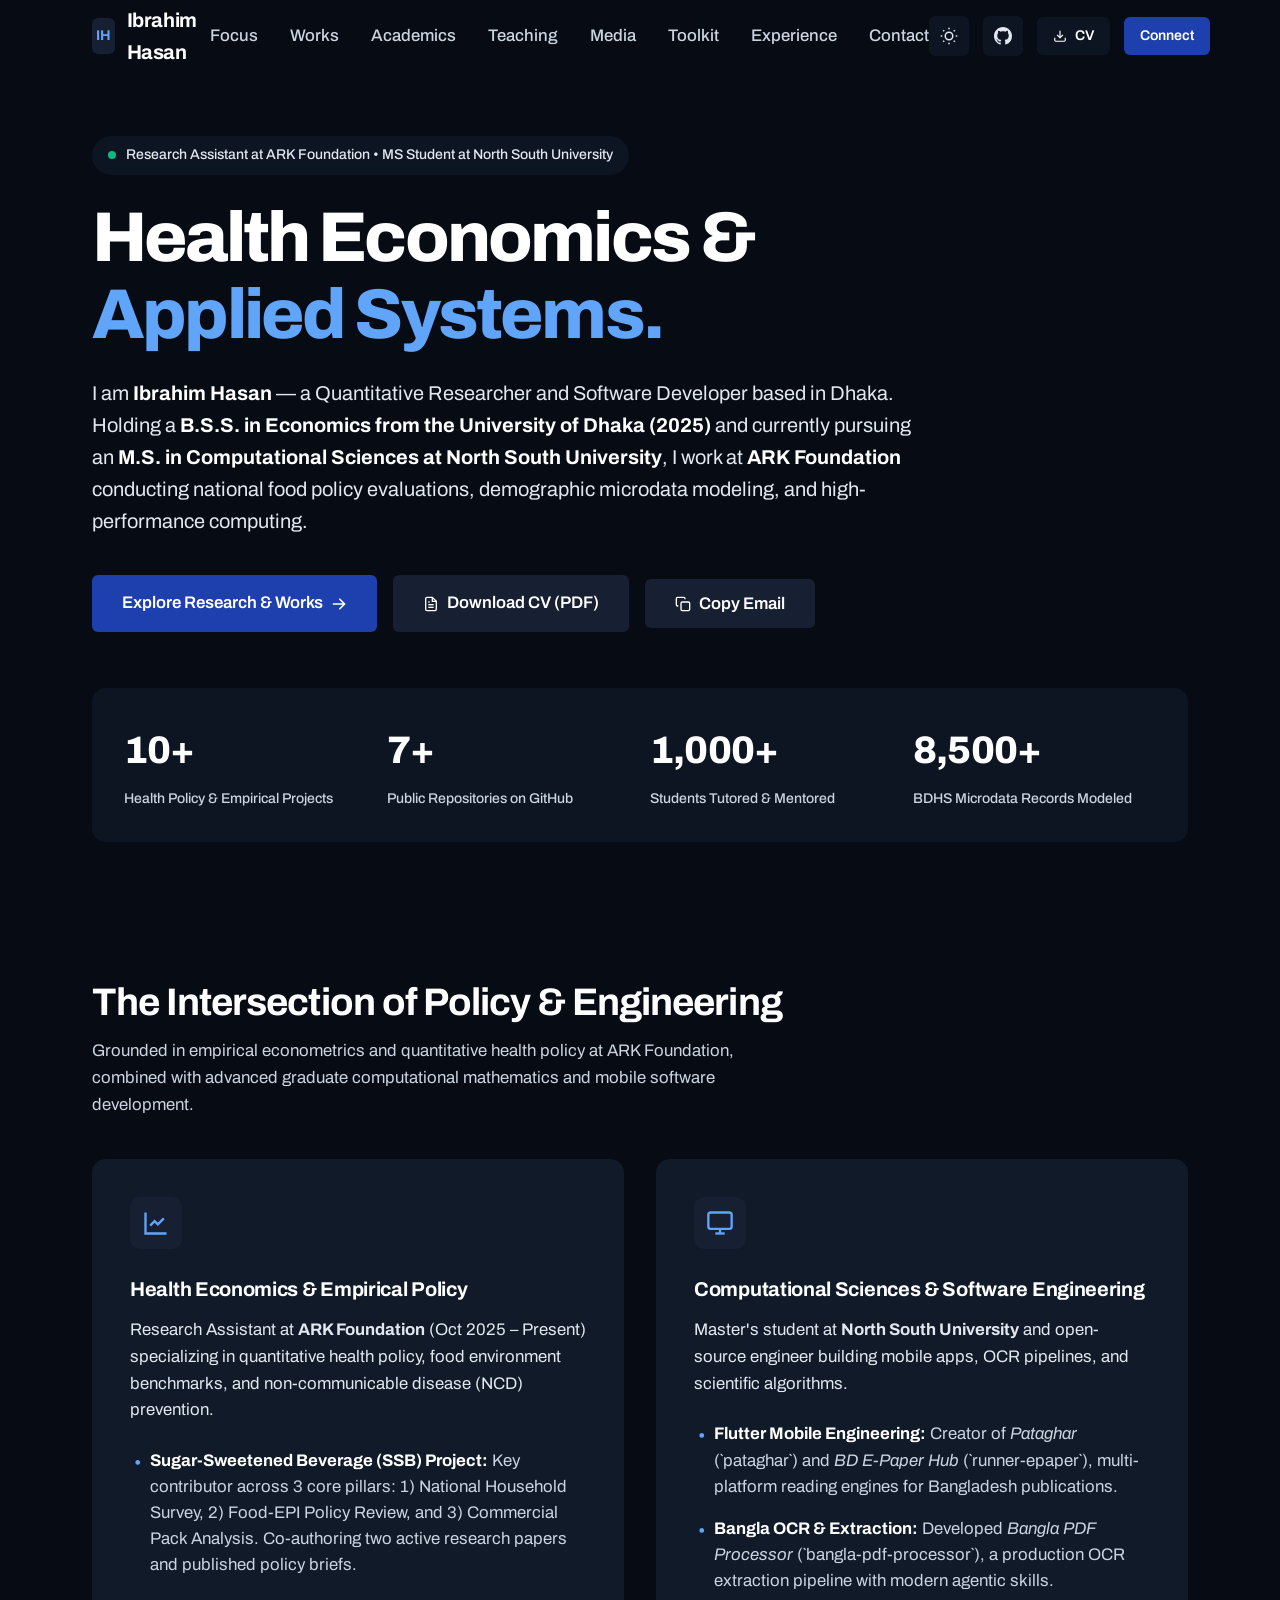
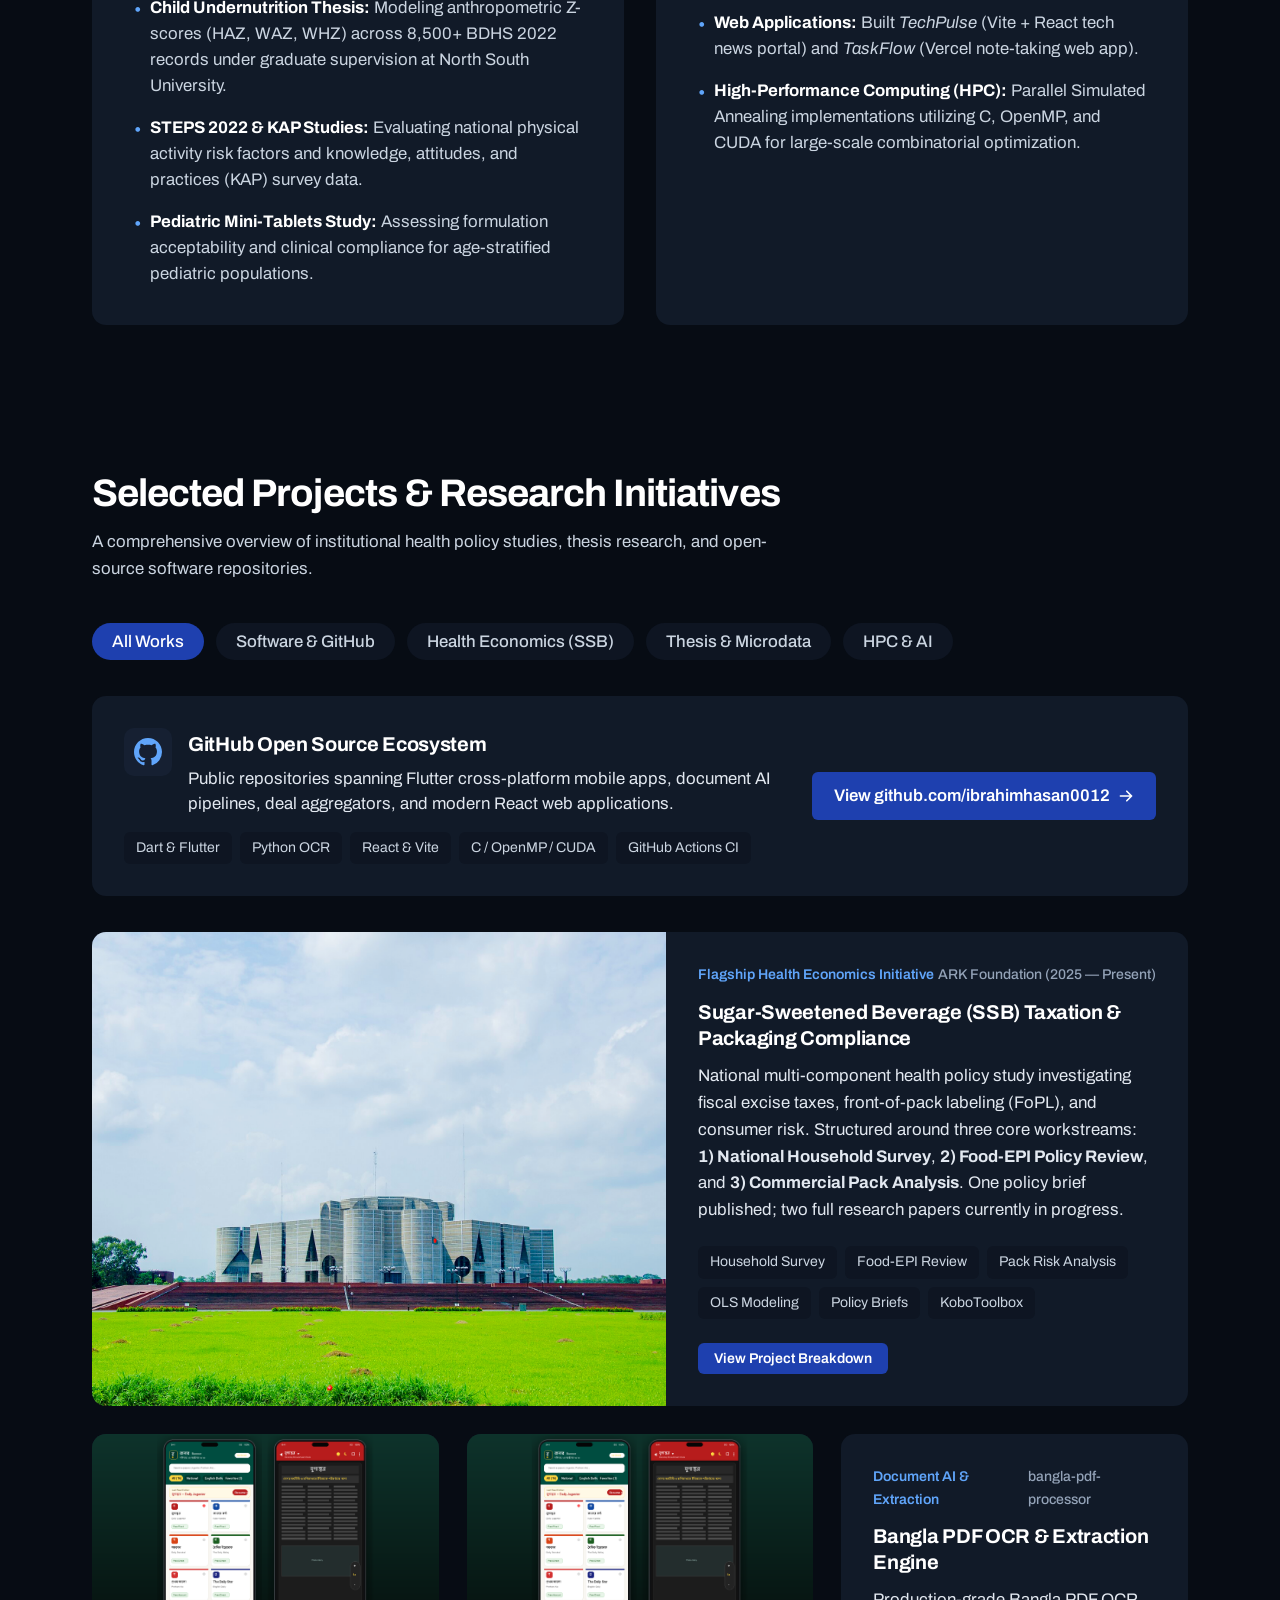
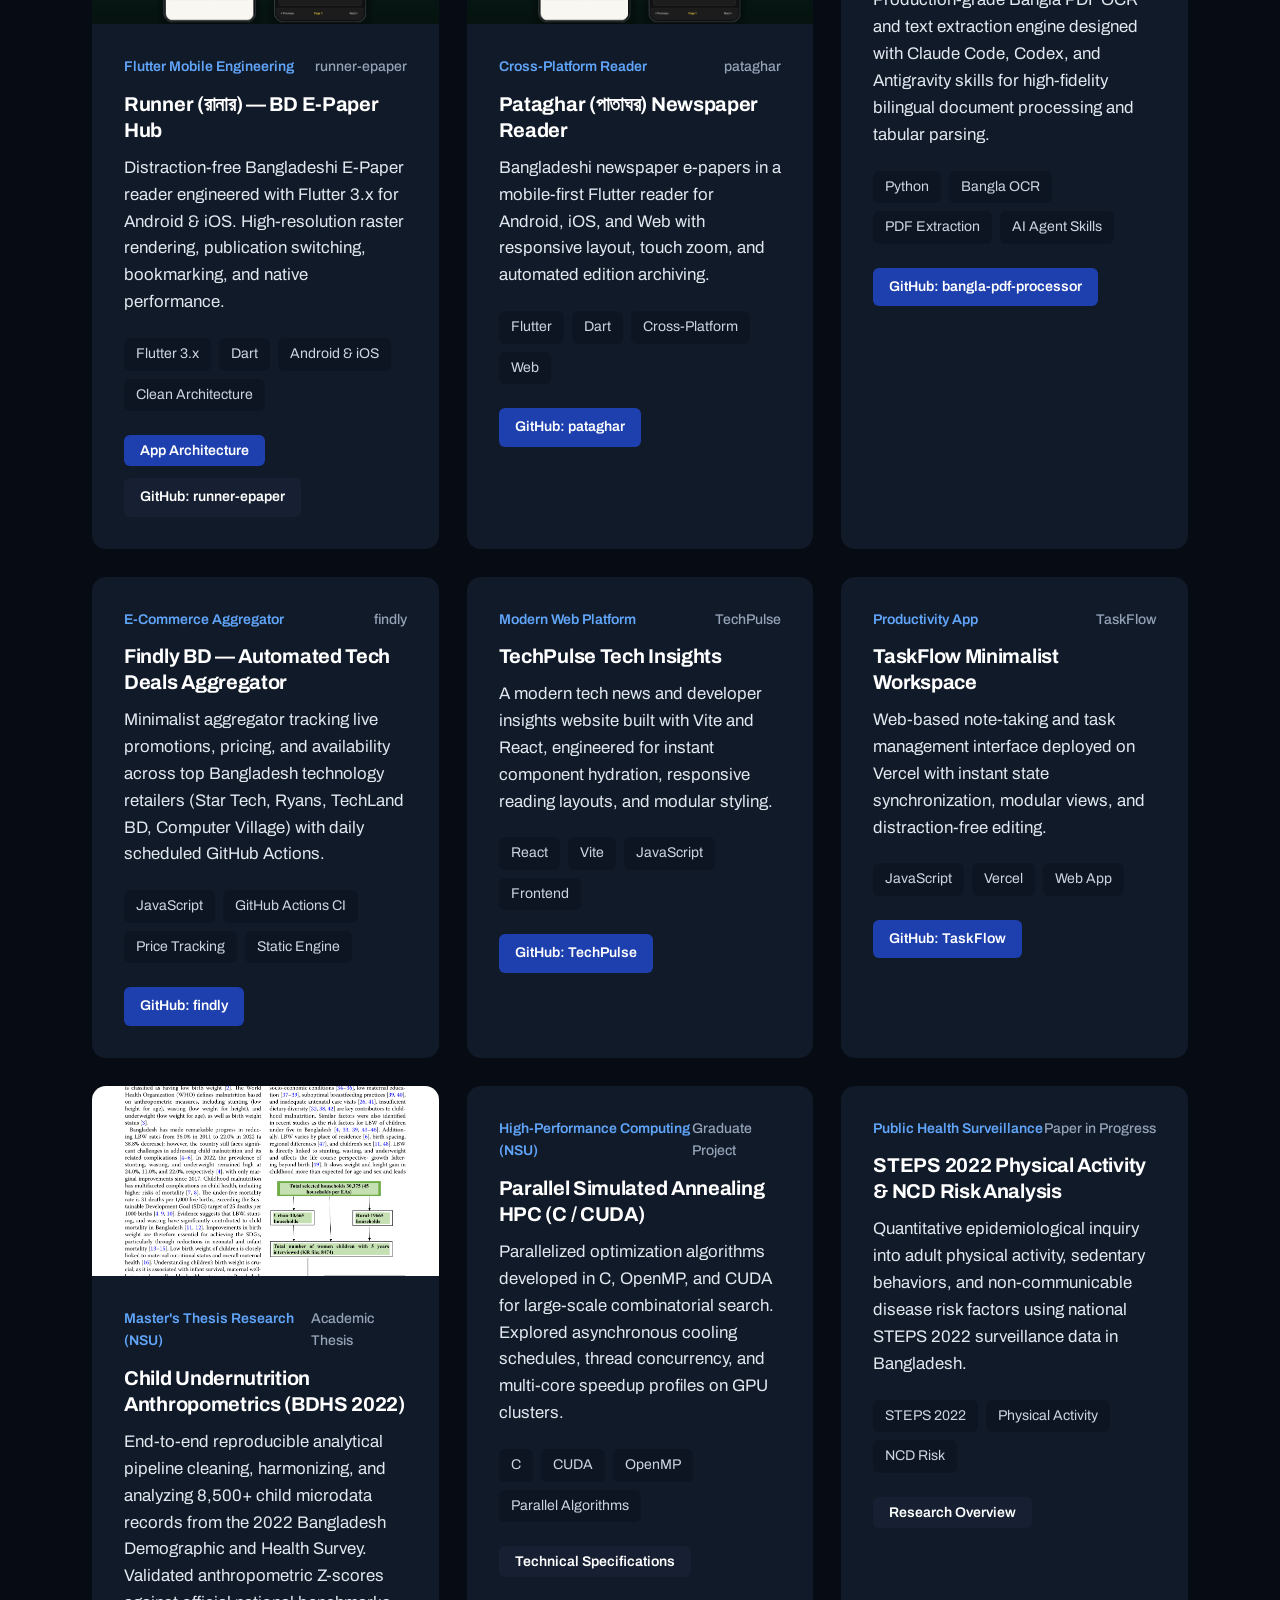
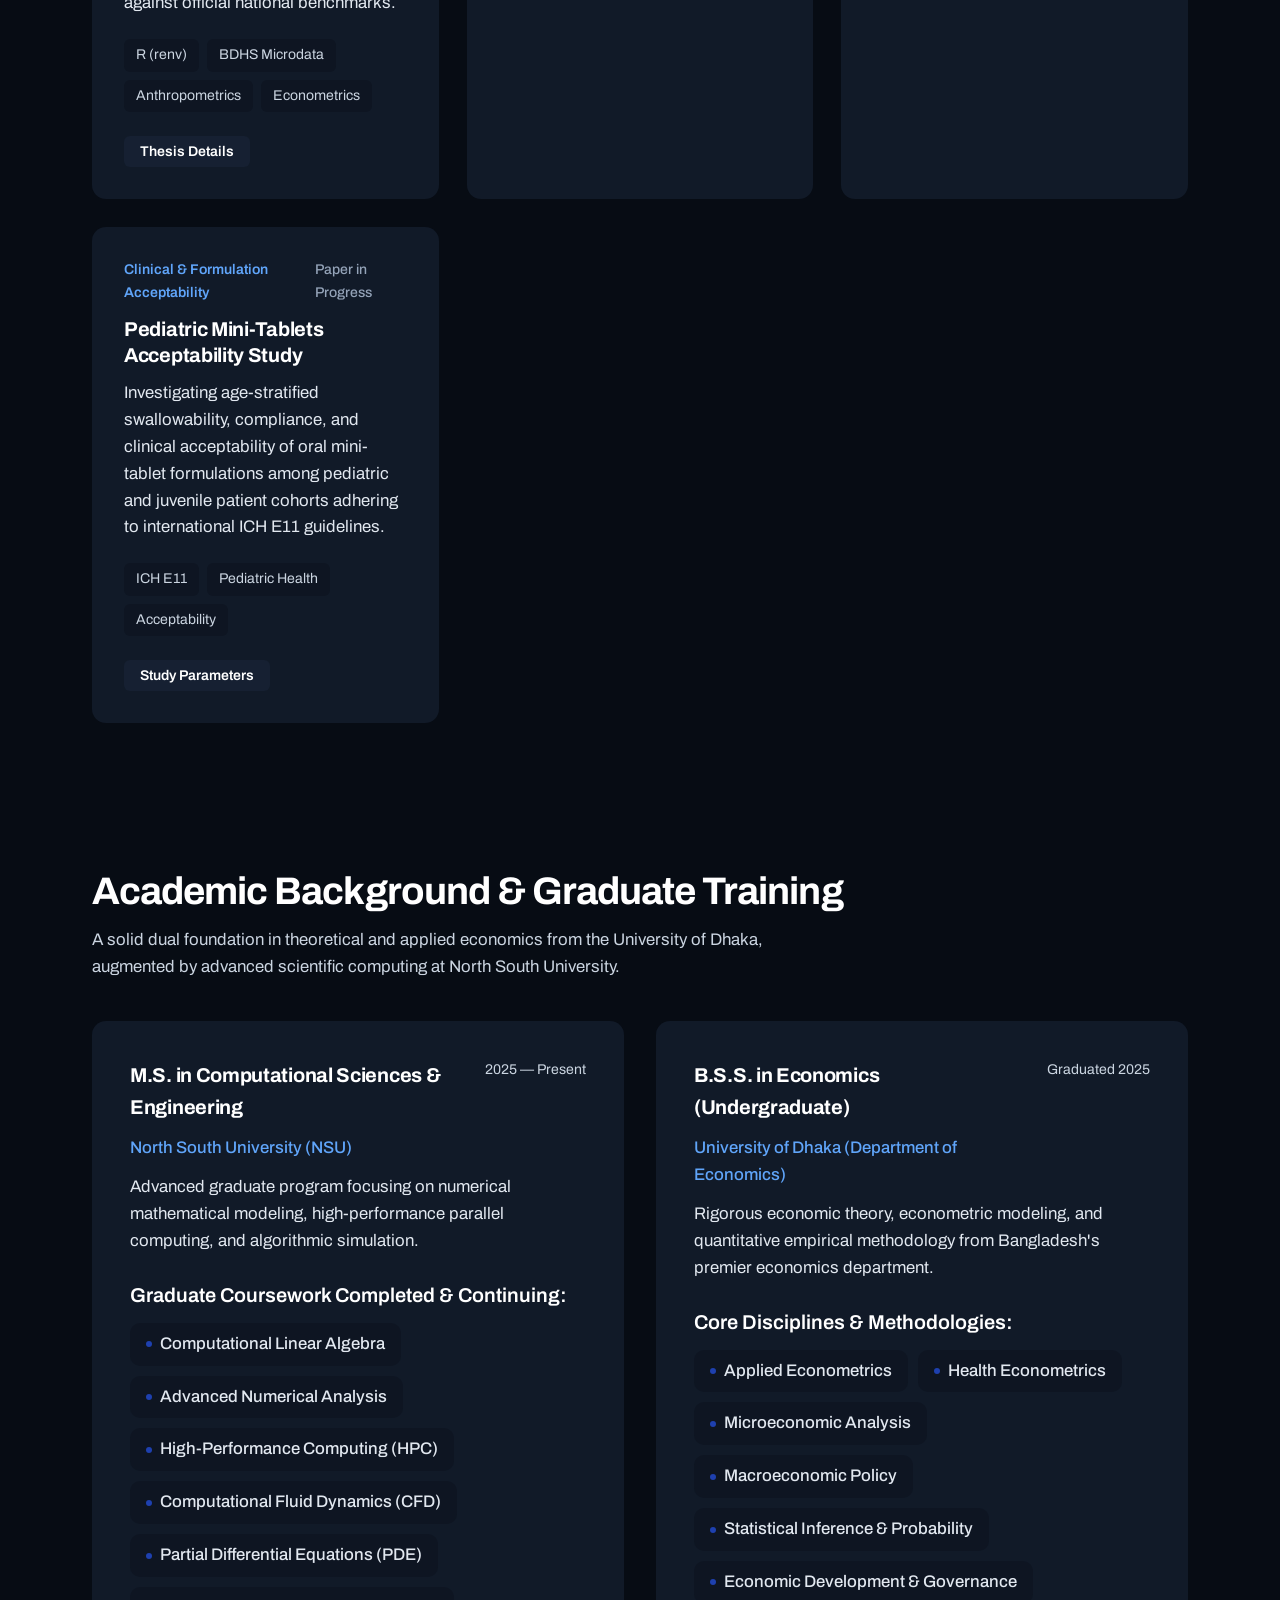
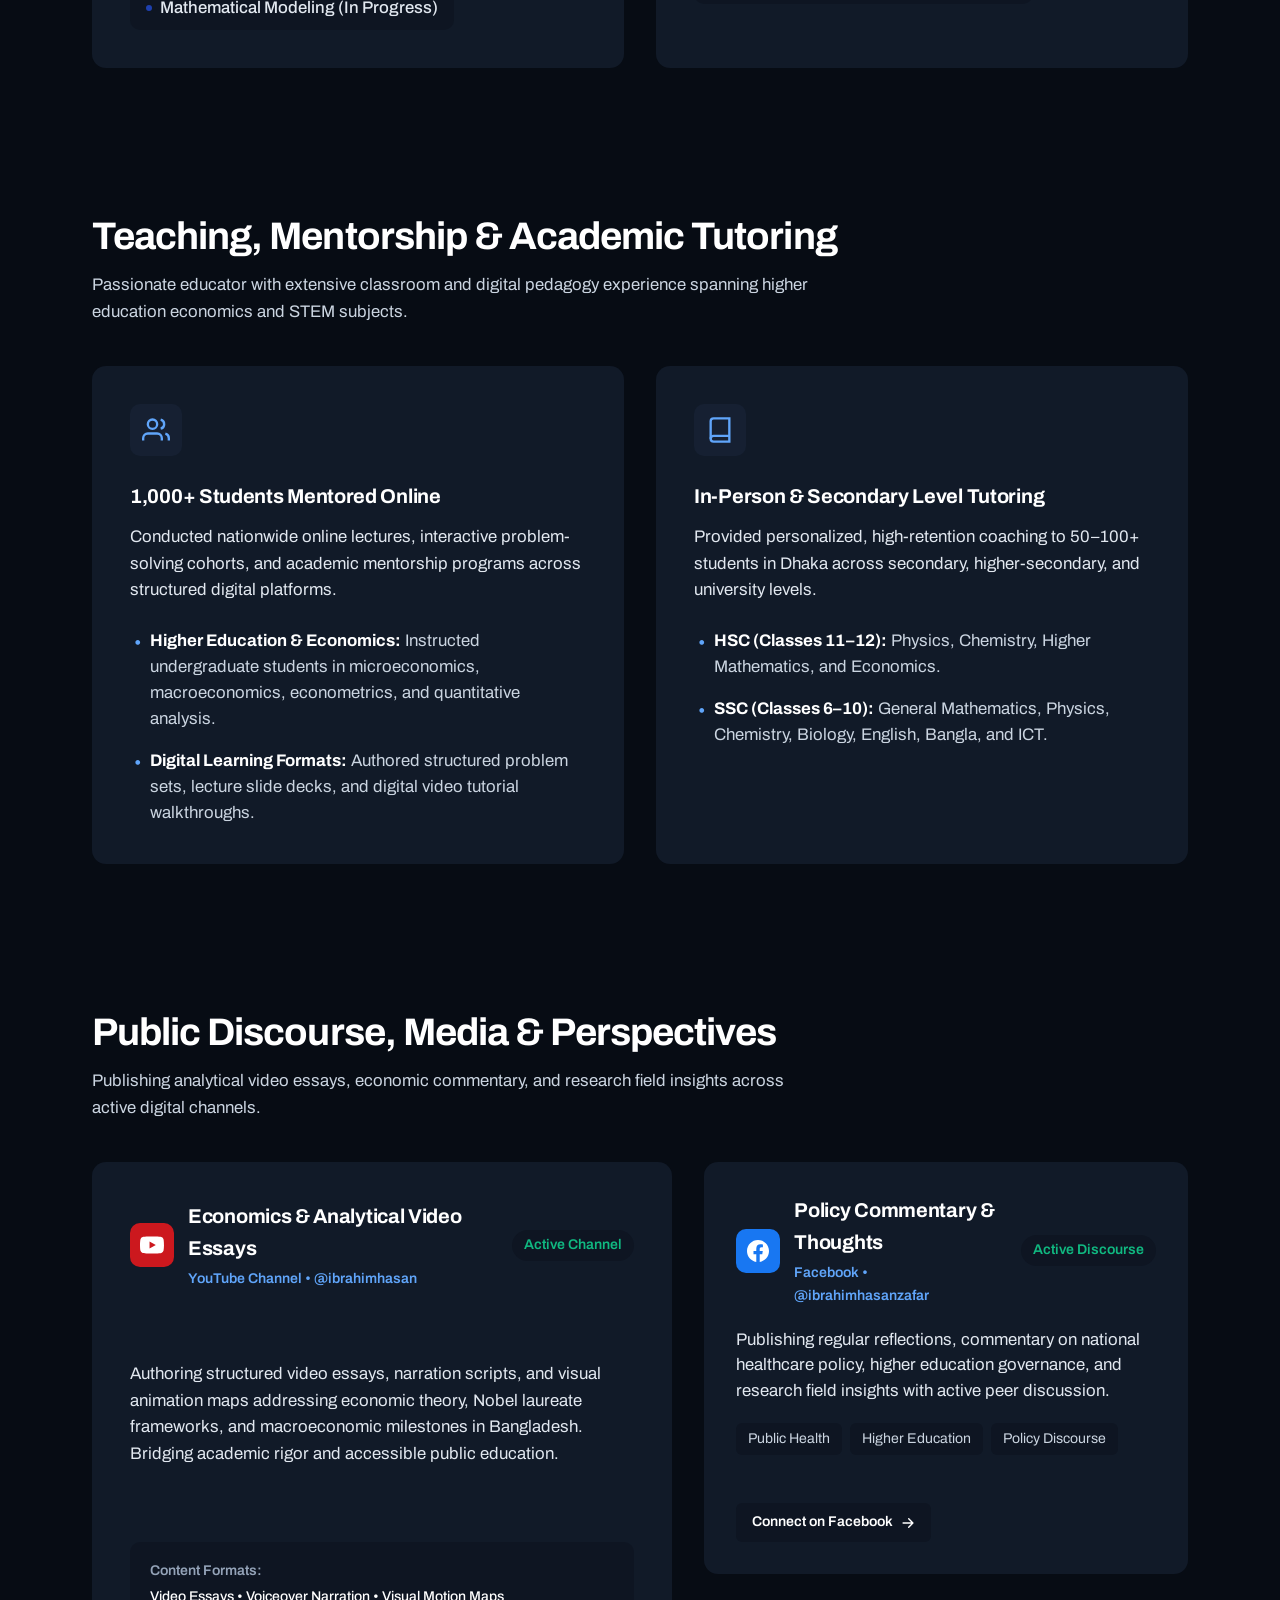
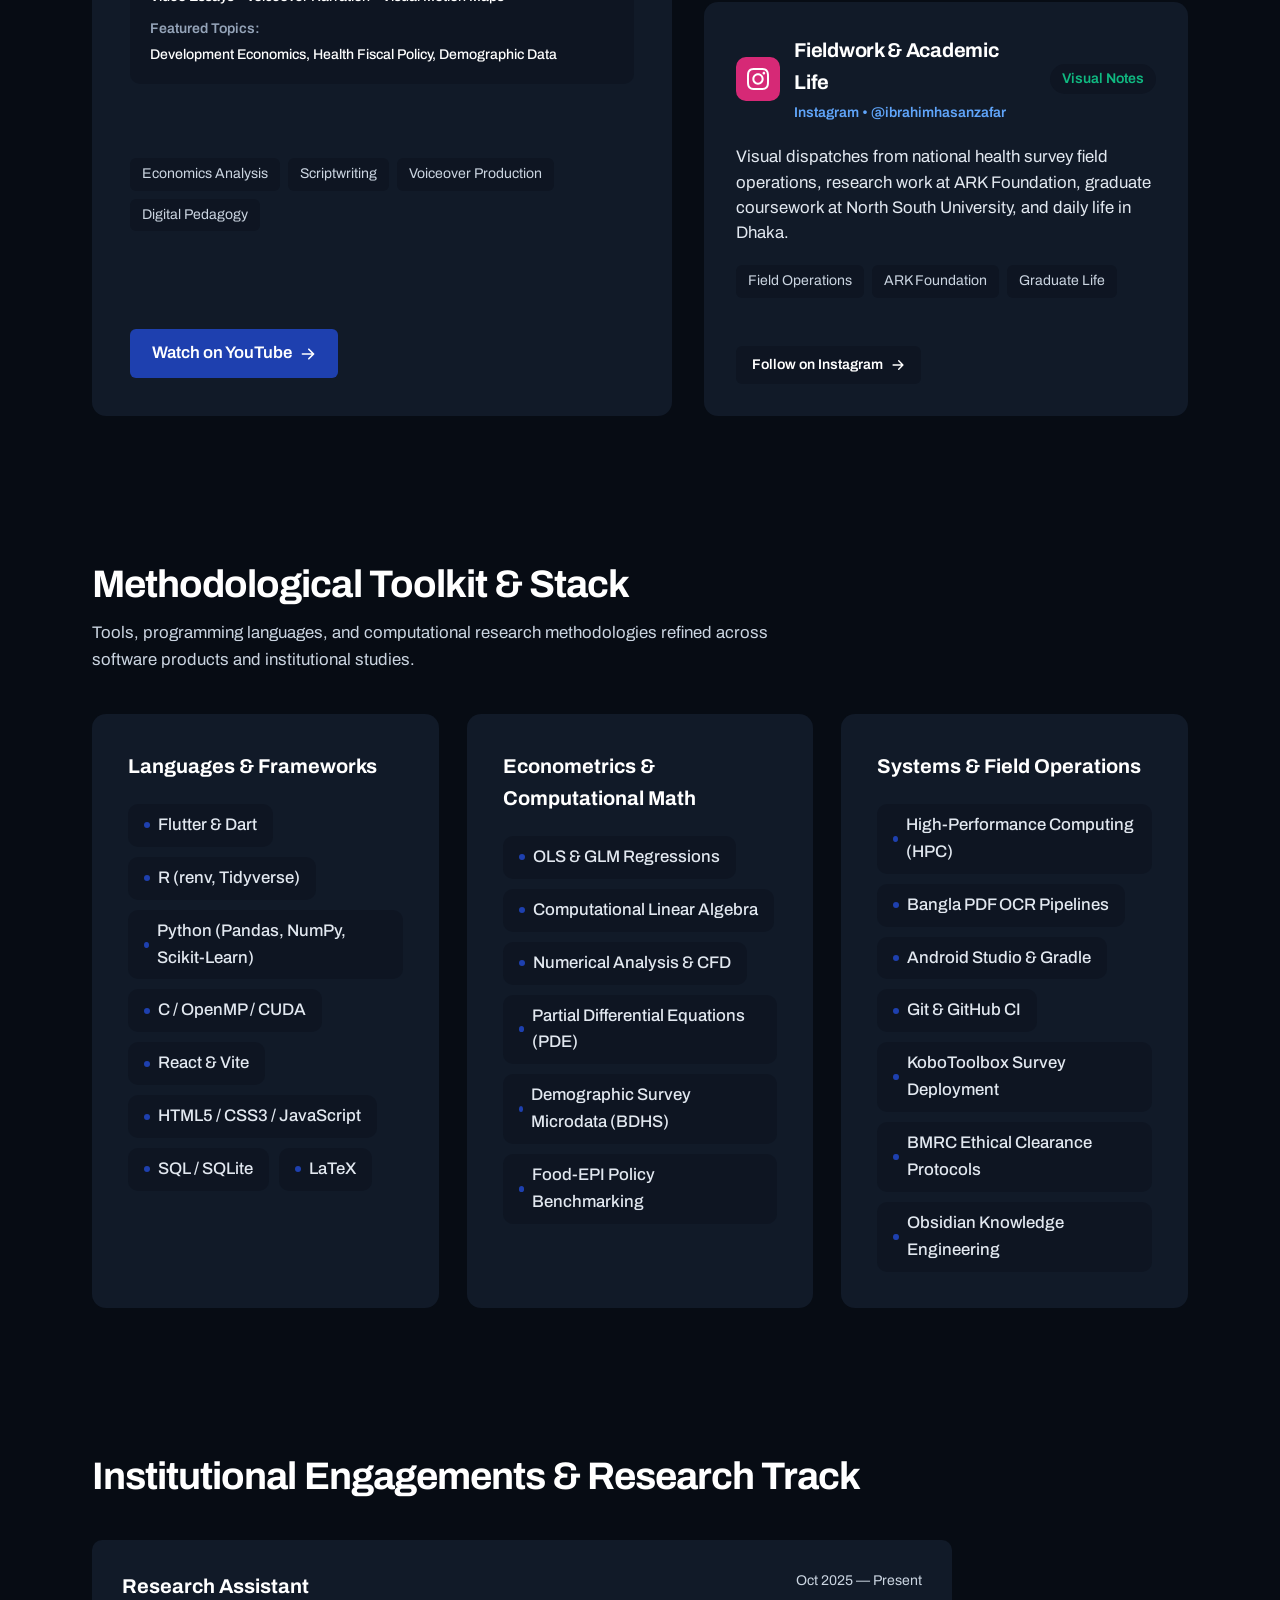
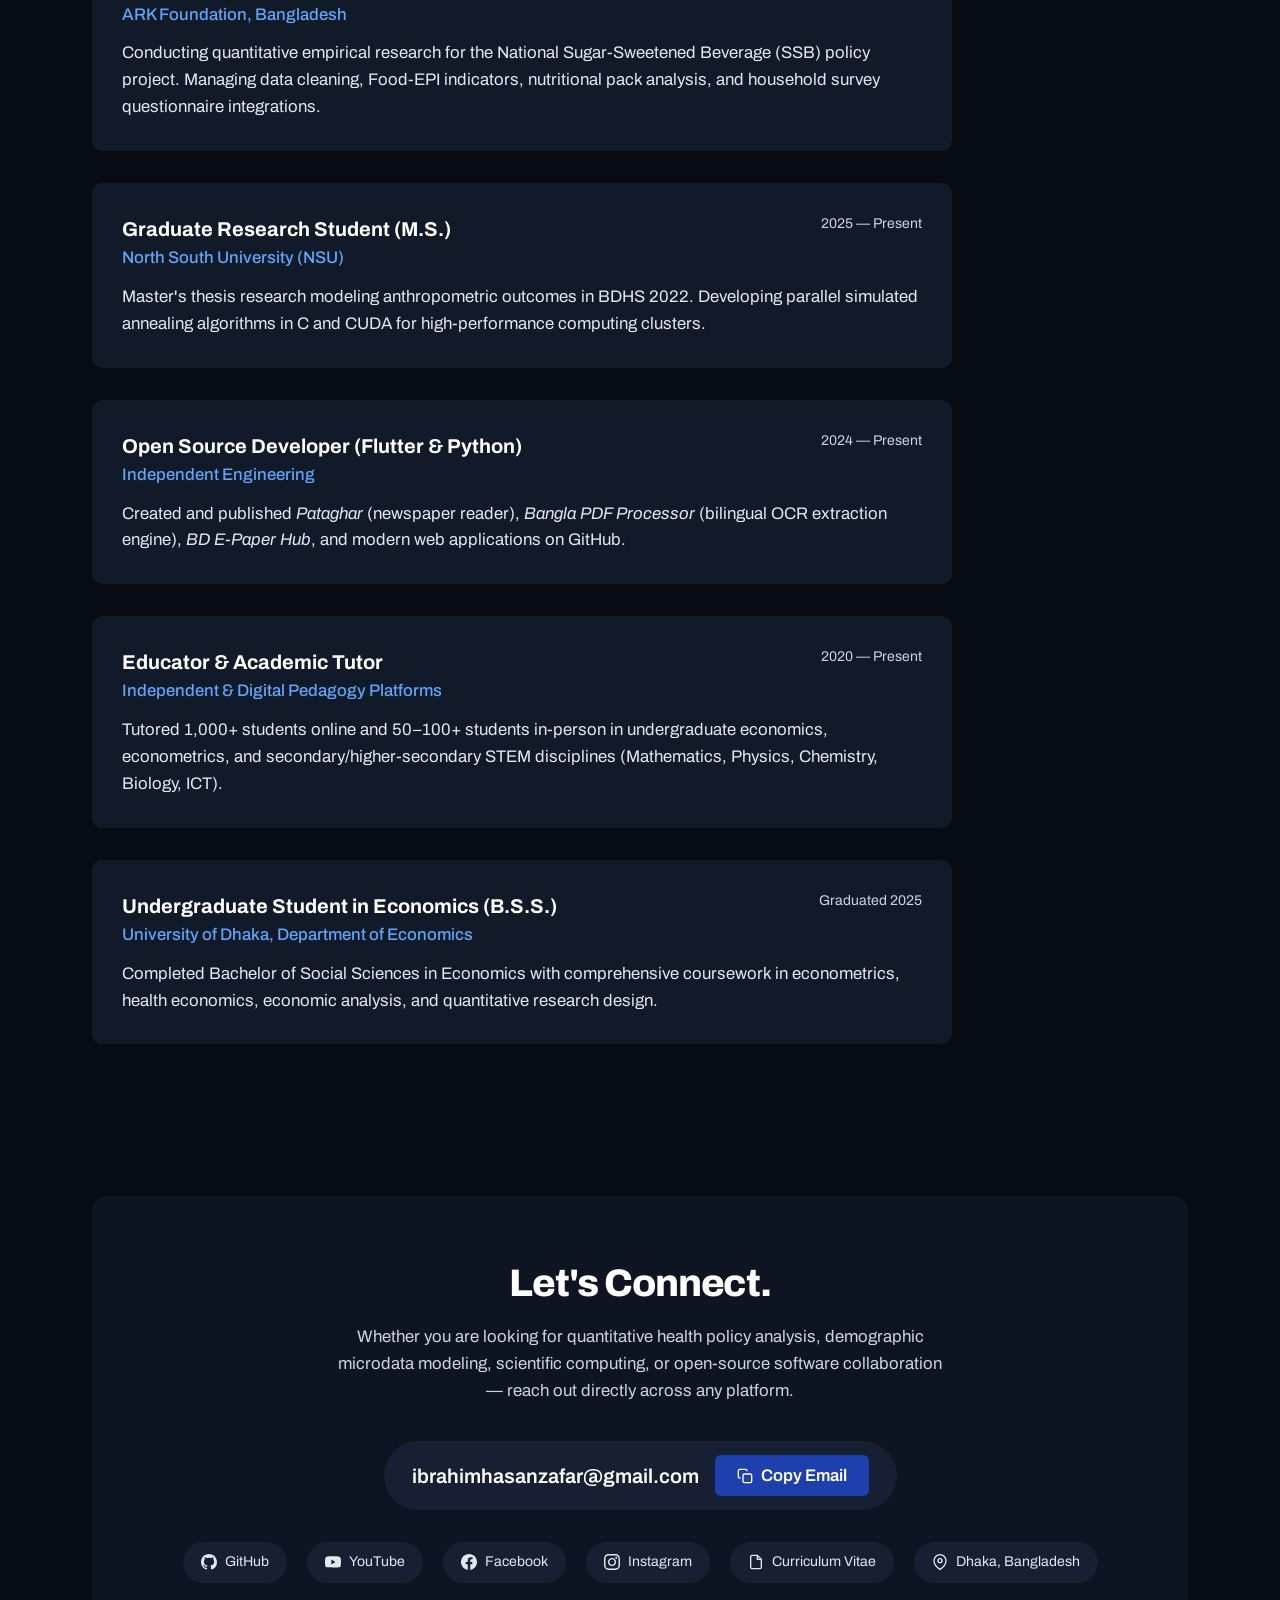
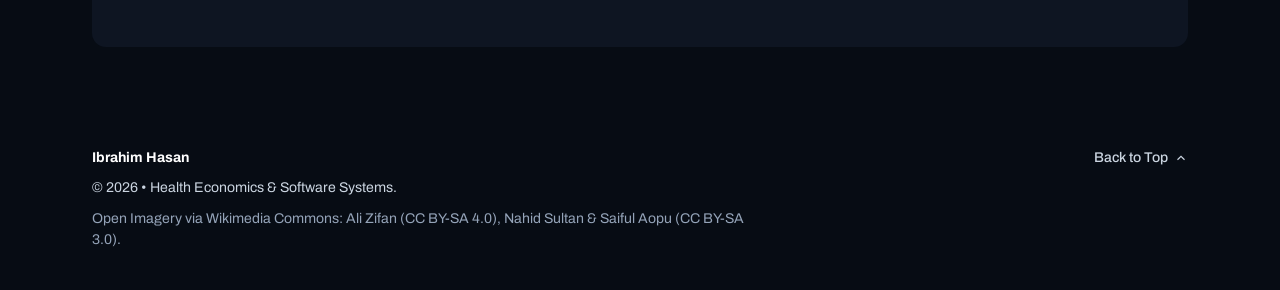
==== commit 320bf269: "feat(portfolio): integrate full GitHub ecosystem and media & perspectives showcase" ====
--- a/index.html
+++ b/index.html
@@ -3,15 +3,15 @@
 <head>
   <meta charset="UTF-8">
   <meta name="viewport" content="width=device-width, initial-scale=1.0">
-  <title>Ibrahim Hasan — Health Economist & Computational Systems Developer</title>
+  <title>Ibrahim Hasan — Health Economist & Software Systems Engineer</title>
   <meta name="description" content="Portfolio of Ibrahim Hasan. Research Assistant at ARK Foundation, Master's student in Computational Sciences at North South University, and Economics graduate from University of Dhaka.">
   <meta name="author" content="Ibrahim Hasan">
-  <meta name="keywords" content="Ibrahim Hasan, Health Economics, Public Health, Econometrics, Flutter Developer, Bangladesh, BDHS, SSB Policy, HPC, North South University, University of Dhaka">
+  <meta name="keywords" content="Ibrahim Hasan, Health Economics, Public Health, Econometrics, Flutter Developer, Pataghar, Bangla PDF OCR, Bangladesh, BDHS, SSB Policy, HPC, North South University, University of Dhaka">
   
   <!-- Open Graph -->
   <meta property="og:type" content="website">
-  <meta property="og:title" content="Ibrahim Hasan — Health Economist & Computational Systems Developer">
-  <meta property="og:description" content="Bridging empirical health policy, advanced computational methods, and production software systems.">
+  <meta property="og:title" content="Ibrahim Hasan — Health Economist & Software Systems Engineer">
+  <meta property="og:description" content="Empirical health policy, advanced computational methods, and production open-source software.">
   <meta property="og:image" content="assets/bd_epaper_banner.png">
   
   <!-- Typeface: Archivo (Dealt by Taste-Skill Dark-Room Direction) -->
@@ -37,6 +37,7 @@
           <li><a href="#work" class="nav-link">Works</a></li>
           <li><a href="#academics" class="nav-link">Academics</a></li>
           <li><a href="#teaching" class="nav-link">Teaching</a></li>
+          <li><a href="#media" class="nav-link">Media</a></li>
           <li><a href="#toolkit" class="nav-link">Toolkit</a></li>
           <li><a href="#experience" class="nav-link">Experience</a></li>
           <li><a href="#contact" class="nav-link">Contact</a></li>
@@ -143,16 +144,16 @@
             <div class="metric-label">Health Policy & Empirical Projects</div>
           </div>
           <div class="metric-item">
+            <div class="metric-value">7+</div>
+            <div class="metric-label">Public Repositories on GitHub</div>
+          </div>
+          <div class="metric-item">
             <div class="metric-value">1,000+</div>
             <div class="metric-label">Students Tutored & Mentored</div>
           </div>
           <div class="metric-item">
-            <div class="metric-value">1</div>
-            <div class="metric-label">Shipped Flutter Mobile App (BD E-Paper Hub)</div>
-          </div>
-          <div class="metric-item">
             <div class="metric-value">8,500+</div>
-            <div class="metric-label">BDHS Microdata Records Modeled (Thesis)</div>
+            <div class="metric-label">BDHS Microdata Records Modeled</div>
           </div>
         </div>
       </div>
@@ -206,22 +207,22 @@
                 <line x1="12" y1="17" x2="12" y2="21"></line>
               </svg>
             </div>
-            <h3 class="track-title">Computational Sciences & Mobile Systems</h3>
+            <h3 class="track-title">Computational Sciences & Software Engineering</h3>
             <p class="track-desc">
-              Master's student at <strong>North South University</strong> investigating parallel computing algorithms, differential equations, and cross-platform mobile engineering.
+              Master's student at <strong>North South University</strong> and open-source engineer building mobile apps, OCR pipelines, and scientific algorithms.
             </p>
             <ul class="track-list">
               <li>
-                <strong>High-Performance Computing (HPC):</strong> Designed and benchmarked Parallel Simulated Annealing implementations utilizing C, OpenMP, and CUDA for large-scale combinatorial optimization.
+                <strong>Flutter Mobile Engineering:</strong> Creator of <em>Pataghar</em> (`pataghar`) and <em>BD E-Paper Hub</em> (`runner-epaper`), multi-platform reading engines for Bangladesh publications.
               </li>
               <li>
-                <strong>Production Mobile Engineering:</strong> Creator of <em>BD E-Paper Hub</em> (`runner-epaper`), shipping signed release APKs/AABs built on clean layered Flutter/Dart architectures.
+                <strong>Bangla OCR & Extraction:</strong> Developed <em>Bangla PDF Processor</em> (`bangla-pdf-processor`), a production OCR extraction pipeline with modern agentic skills.
               </li>
               <li>
-                <strong>Advanced Scientific Computing:</strong> Deep background in Computational Linear Algebra, Advanced Numerical Analysis, Computational Fluid Dynamics (CFD), and Partial Differential Equations (PDE).
+                <strong>Web Applications:</strong> Built <em>TechPulse</em> (Vite + React tech news portal) and <em>TaskFlow</em> (Vercel note-taking web app).
               </li>
               <li>
-                <strong>Reproducible Research Pipelines:</strong> Automated R (`renv`) and Python econometric analysis pipelines, automated codebooks, and AST code intelligence.
+                <strong>High-Performance Computing (HPC):</strong> Parallel Simulated Annealing implementations utilizing C, OpenMP, and CUDA for large-scale combinatorial optimization.
               </li>
             </ul>
           </div>
@@ -235,17 +236,51 @@
         <div class="section-header">
           <h2 class="section-title">Selected Projects & Research Initiatives</h2>
           <p class="section-subtitle">
-            A comprehensive overview of institutional health policy studies, thesis research, and production software products.
+            A comprehensive overview of institutional health policy studies, thesis research, and open-source software repositories.
           </p>
         </div>
 
         <!-- Filter Controls -->
         <div class="filter-bar" role="tablist" aria-label="Project Category Filter">
           <button class="filter-pill active" data-filter="all" role="tab" aria-selected="true">All Works</button>
+          <button class="filter-pill" data-filter="software" role="tab" aria-selected="false">Software & GitHub</button>
           <button class="filter-pill" data-filter="health-econ" role="tab" aria-selected="false">Health Economics (SSB)</button>
           <button class="filter-pill" data-filter="thesis" role="tab" aria-selected="false">Thesis & Microdata</button>
-          <button class="filter-pill" data-filter="mobile" role="tab" aria-selected="false">Mobile & Software</button>
-          <button class="filter-pill" data-filter="hpc" role="tab" aria-selected="false">HPC & Computing</button>
+          <button class="filter-pill" data-filter="hpc" role="tab" aria-selected="false">HPC & AI</button>
+        </div>
+
+        <!-- GitHub Ecosystem Hub Banner -->
+        <div class="github-hub-banner">
+          <div class="github-hub-info">
+            <div class="github-hub-header">
+              <div class="github-hub-icon">
+                <svg viewBox="0 0 24 24" width="28" height="28" fill="currentColor">
+                  <path d="M12 0C5.37 0 0 5.37 0 12c0 5.31 3.435 9.795 8.205 11.385.6.105.825-.255.825-.57 0-.285-.015-1.23-.015-2.235-3.015.555-3.795-.735-4.035-1.41-.135-.345-.72-1.41-1.23-1.695-.42-.225-1.02-.78-.015-.795.945-.015 1.62.87 1.845 1.23 1.08 1.815 2.805 1.305 3.495.99.105-.78.42-1.305.765-1.605-2.67-.3-5.46-1.335-5.46-5.925 0-1.305.465-2.385 1.23-3.225-.12-.3-.54-1.53.12-3.18 0 0 1.005-.315 3.3 1.23.96-.27 1.98-.405 3-.405s2.04.135 3 .405c2.295-1.56 3.3-1.23 3.3-1.23.66 1.65.24 2.88.12 3.18.765.84 1.23 1.905 1.23 3.225 0 4.605-2.805 5.625-5.475 5.925.435.375.81 1.095.81 2.22 0 1.605-.015 2.895-.015 3.3 0 .315.225.69.825.57A12.02 12.02 0 0024 12c0-6.63-5.37-12-12-12z"/>
+                </svg>
+              </div>
+              <div>
+                <h3 class="github-hub-title">GitHub Open Source Ecosystem</h3>
+                <p class="github-hub-desc">
+                  Public repositories spanning Flutter cross-platform mobile apps, document AI pipelines, deal aggregators, and modern React web applications.
+                </p>
+              </div>
+            </div>
+            <div class="tech-stack-row" style="margin-bottom: 0;">
+              <span class="tech-badge">Dart & Flutter</span>
+              <span class="tech-badge">Python OCR</span>
+              <span class="tech-badge">React & Vite</span>
+              <span class="tech-badge">C / OpenMP / CUDA</span>
+              <span class="tech-badge">GitHub Actions CI</span>
+            </div>
+          </div>
+          <div class="github-hub-action">
+            <a href="https://github.com/ibrahimhasan0012" target="_blank" rel="noopener noreferrer" class="btn btn-primary">
+              <span>View github.com/ibrahimhasan0012</span>
+              <svg viewBox="0 0 20 20" width="16" height="16" fill="currentColor">
+                <path fill-rule="evenodd" d="M10.293 3.293a1 1 0 011.414 0l6 6a1 1 0 010 1.414l-6 6a1 1 0 01-1.414-1.414L14.586 11H3a1 1 0 110-2h11.586l-4.293-4.293a1 1 0 010-1.414z" clip-rule="evenodd"/>
+              </svg>
+            </a>
+          </div>
         </div>
 
         <!-- Projects Grid -->
@@ -254,7 +289,7 @@
           <!-- Project 1: SSB Initiative (Flagship) -->
           <article class="project-card featured-highlight" data-category="health-econ">
             <div class="project-media">
-              <img src="assets/bd_epaper_banner.png" alt="ARK Foundation Health Economics Initiative" class="project-image">
+              <img src="assets/national-assembly-of-bangladesh-06.jpg" alt="ARK Foundation Health Economics Initiative" class="project-image">
             </div>
             <div class="project-body">
               <div class="project-meta">
@@ -281,38 +316,165 @@
             </div>
           </article>
 
-          <!-- Project 2: BD E-Paper Hub -->
-          <article class="project-card" data-category="mobile">
+          <!-- Project 2: Runner E-Paper (BD E-Paper Hub) -->
+          <article class="project-card" data-category="software">
             <div class="project-media-small">
-              <img src="assets/bd_epaper_preview.png" alt="BD E-Paper Hub App Interface" class="project-thumb-image" loading="lazy">
+              <img src="assets/bd_epaper_banner.png" alt="BD E-Paper Hub / Runner Application Showcase" class="project-thumb-image" loading="lazy">
             </div>
             <div class="project-body">
               <div class="project-meta">
-                <span class="project-type">Flutter Mobile Application</span>
-                <span class="project-date">2026 Release</span>
-              </div>
-              <h3 class="project-title">BD E-Paper Hub (Runner E-Paper)</h3>
+                <span class="project-type">Flutter Mobile Engineering</span>
+                <span class="project-date">runner-epaper</span>
+              </div>
+              <h3 class="project-title">Runner (রানার) — BD E-Paper Hub</h3>
               <p class="project-summary">
-                A high-performance Flutter mobile application engineered to aggregate, stream, and render daily print editions of Bangladesh's national and regional newspapers with clean layered architecture, offline bookmarking, and native pan-zoom.
+                Distraction-free Bangladeshi E-Paper reader engineered with Flutter 3.x for Android & iOS. High-resolution raster rendering, publication switching, bookmarking, and native performance.
+              </p>
+              <div class="tech-stack-row">
+                <span class="tech-badge">Flutter 3.x</span>
+                <span class="tech-badge">Dart</span>
+                <span class="tech-badge">Android & iOS</span>
+                <span class="tech-badge">Clean Architecture</span>
+              </div>
+              <div class="project-actions">
+                <button class="btn btn-sm btn-primary open-modal-btn" data-modal="modal-bdepaper">
+                  <span>App Architecture</span>
+                </button>
+                <a href="https://github.com/ibrahimhasan0012/runner-epaper" target="_blank" rel="noopener noreferrer" class="btn btn-sm btn-secondary">
+                  <span>GitHub: runner-epaper</span>
+                </a>
+              </div>
+            </div>
+          </article>
+
+          <!-- Project 3: Pataghar (Newspaper Reader) -->
+          <article class="project-card" data-category="software">
+            <div class="project-media-small">
+              <img src="assets/bd_epaper_preview.png" alt="Pataghar Flutter E-Paper Reader Interface" class="project-thumb-image" loading="lazy">
+            </div>
+            <div class="project-body">
+              <div class="project-meta">
+                <span class="project-type">Cross-Platform Reader</span>
+                <span class="project-date">pataghar</span>
+              </div>
+              <h3 class="project-title">Pataghar (পাতাঘর) Newspaper Reader</h3>
+              <p class="project-summary">
+                Bangladeshi newspaper e-papers in a mobile-first Flutter reader for Android, iOS, and Web with responsive layout, touch zoom, and automated edition archiving.
               </p>
               <div class="tech-stack-row">
                 <span class="tech-badge">Flutter</span>
                 <span class="tech-badge">Dart</span>
-                <span class="tech-badge">Android SDK</span>
-                <span class="tech-badge">Clean Architecture</span>
+                <span class="tech-badge">Cross-Platform</span>
+                <span class="tech-badge">Web</span>
               </div>
               <div class="project-actions">
-                <a href="https://github.com/ibrahimhasan0012/runner-epaper" target="_blank" rel="noopener noreferrer" class="btn btn-sm btn-primary">
-                  <span>GitHub Repository</span>
+                <a href="https://github.com/ibrahimhasan0012/pataghar" target="_blank" rel="noopener noreferrer" class="btn btn-sm btn-primary">
+                  <span>GitHub: pataghar</span>
                 </a>
-                <button class="btn btn-sm btn-secondary open-modal-btn" data-modal="modal-bdepaper">
-                  <span>Architecture</span>
-                </button>
-              </div>
-            </div>
-          </article>
-
-          <!-- Project 3: BDHS 2022 Child Undernutrition (Thesis) -->
+              </div>
+            </div>
+          </article>
+
+          <!-- Project 4: Bangla PDF OCR Processor -->
+          <article class="project-card" data-category="software hpc">
+            <div class="project-body">
+              <div class="project-meta">
+                <span class="project-type">Document AI & Extraction</span>
+                <span class="project-date">bangla-pdf-processor</span>
+              </div>
+              <h3 class="project-title">Bangla PDF OCR & Extraction Engine</h3>
+              <p class="project-summary">
+                Production-grade Bangla PDF OCR and text extraction engine designed with Claude Code, Codex, and Antigravity skills for high-fidelity bilingual document processing and tabular parsing.
+              </p>
+              <div class="tech-stack-row">
+                <span class="tech-badge">Python</span>
+                <span class="tech-badge">Bangla OCR</span>
+                <span class="tech-badge">PDF Extraction</span>
+                <span class="tech-badge">AI Agent Skills</span>
+              </div>
+              <div class="project-actions">
+                <a href="https://github.com/ibrahimhasan0012/bangla-pdf-processor" target="_blank" rel="noopener noreferrer" class="btn btn-sm btn-primary">
+                  <span>GitHub: bangla-pdf-processor</span>
+                </a>
+              </div>
+            </div>
+          </article>
+
+          <!-- Project 5: Findly BD (Deals Aggregator) -->
+          <article class="project-card" data-category="software">
+            <div class="project-body">
+              <div class="project-meta">
+                <span class="project-type">E-Commerce Aggregator</span>
+                <span class="project-date">findly</span>
+              </div>
+              <h3 class="project-title">Findly BD — Automated Tech Deals Aggregator</h3>
+              <p class="project-summary">
+                Minimalist aggregator tracking live promotions, pricing, and availability across top Bangladesh technology retailers (Star Tech, Ryans, TechLand BD, Computer Village) with daily scheduled GitHub Actions.
+              </p>
+              <div class="tech-stack-row">
+                <span class="tech-badge">JavaScript</span>
+                <span class="tech-badge">GitHub Actions CI</span>
+                <span class="tech-badge">Price Tracking</span>
+                <span class="tech-badge">Static Engine</span>
+              </div>
+              <div class="project-actions">
+                <a href="https://github.com/ibrahimhasan0012/findly" target="_blank" rel="noopener noreferrer" class="btn btn-sm btn-primary">
+                  <span>GitHub: findly</span>
+                </a>
+              </div>
+            </div>
+          </article>
+
+          <!-- Project 6: TechPulse Web Application -->
+          <article class="project-card" data-category="software">
+            <div class="project-body">
+              <div class="project-meta">
+                <span class="project-type">Modern Web Platform</span>
+                <span class="project-date">TechPulse</span>
+              </div>
+              <h3 class="project-title">TechPulse Tech Insights</h3>
+              <p class="project-summary">
+                A modern tech news and developer insights website built with Vite and React, engineered for instant component hydration, responsive reading layouts, and modular styling.
+              </p>
+              <div class="tech-stack-row">
+                <span class="tech-badge">React</span>
+                <span class="tech-badge">Vite</span>
+                <span class="tech-badge">JavaScript</span>
+                <span class="tech-badge">Frontend</span>
+              </div>
+              <div class="project-actions">
+                <a href="https://github.com/ibrahimhasan0012/TechPulse" target="_blank" rel="noopener noreferrer" class="btn btn-sm btn-primary">
+                  <span>GitHub: TechPulse</span>
+                </a>
+              </div>
+            </div>
+          </article>
+
+          <!-- Project 7: TaskFlow Workspace -->
+          <article class="project-card" data-category="software">
+            <div class="project-body">
+              <div class="project-meta">
+                <span class="project-type">Productivity App</span>
+                <span class="project-date">TaskFlow</span>
+              </div>
+              <h3 class="project-title">TaskFlow Minimalist Workspace</h3>
+              <p class="project-summary">
+                Web-based note-taking and task management interface deployed on Vercel with instant state synchronization, modular views, and distraction-free editing.
+              </p>
+              <div class="tech-stack-row">
+                <span class="tech-badge">JavaScript</span>
+                <span class="tech-badge">Vercel</span>
+                <span class="tech-badge">Web App</span>
+              </div>
+              <div class="project-actions">
+                <a href="https://github.com/ibrahimhasan0012/TaskFlow" target="_blank" rel="noopener noreferrer" class="btn btn-sm btn-primary">
+                  <span>GitHub: TaskFlow</span>
+                </a>
+              </div>
+            </div>
+          </article>
+
+          <!-- Project 8: BDHS 2022 Child Undernutrition (Thesis) -->
           <article class="project-card" data-category="thesis">
             <div class="project-media-small">
               <img src="assets/nutrition_figure.png" alt="Child Undernutrition Statistical Modeling" class="project-thumb-image" loading="lazy">
@@ -340,7 +502,7 @@
             </div>
           </article>
 
-          <!-- Project 4: Parallel Simulated Annealing HPC -->
+          <!-- Project 9: Parallel Simulated Annealing HPC -->
           <article class="project-card" data-category="hpc">
             <div class="project-body">
               <div class="project-meta">
@@ -365,11 +527,8 @@
             </div>
           </article>
 
-          <!-- Project 5: STEPS 2022 Survey Analysis -->
+          <!-- Project 10: STEPS 2022 Survey Analysis -->
           <article class="project-card" data-category="health-econ">
-            <div class="project-media-small">
-              <img src="assets/national-assembly-of-bangladesh-06.jpg" alt="National Health Surveillance Context" class="project-thumb-image" loading="lazy">
-            </div>
             <div class="project-body">
               <div class="project-meta">
                 <span class="project-type">Public Health Surveillance</span>
@@ -383,7 +542,6 @@
                 <span class="tech-badge">STEPS 2022</span>
                 <span class="tech-badge">Physical Activity</span>
                 <span class="tech-badge">NCD Risk</span>
-                <span class="tech-badge">Epidemiology</span>
               </div>
               <div class="project-actions">
                 <button class="btn btn-sm btn-secondary open-modal-btn" data-modal="modal-steps">
@@ -393,7 +551,7 @@
             </div>
           </article>
 
-          <!-- Project 6: Pediatric Mini-Tablets Acceptability -->
+          <!-- Project 11: Pediatric Mini-Tablets Acceptability -->
           <article class="project-card" data-category="health-econ">
             <div class="project-body">
               <div class="project-meta">
@@ -402,44 +560,16 @@
               </div>
               <h3 class="project-title">Pediatric Mini-Tablets Acceptability Study</h3>
               <p class="project-summary">
-                Investigating age-stratified swallowability, compliance, and clinical acceptability of oral mini-tablet formulations among pediatric and juvenile patient cohorts.
+                Investigating age-stratified swallowability, compliance, and clinical acceptability of oral mini-tablet formulations among pediatric and juvenile patient cohorts adhering to international ICH E11 guidelines.
               </p>
               <div class="tech-stack-row">
                 <span class="tech-badge">ICH E11</span>
                 <span class="tech-badge">Pediatric Health</span>
                 <span class="tech-badge">Acceptability</span>
-                <span class="tech-badge">Compliance</span>
               </div>
               <div class="project-actions">
                 <button class="btn btn-sm btn-secondary open-modal-btn" data-modal="modal-minitablets">
                   <span>Study Parameters</span>
-                </button>
-              </div>
-            </div>
-          </article>
-
-          <!-- Project 7: Climate Adaptation & Digital Access -->
-          <article class="project-card" data-category="thesis">
-            <div class="project-media-small">
-              <img src="assets/bangladesh-map-of-koppen-climate-classification.svg" alt="Bangladesh Climate Zones Map" class="project-thumb-image" loading="lazy">
-            </div>
-            <div class="project-body">
-              <div class="project-meta">
-                <span class="project-type">Climate Resilience & Demography</span>
-                <span class="project-date">Research Abstract</span>
-              </div>
-              <h3 class="project-title">Digital Inequality & Climate Hazard Warnings</h3>
-              <p class="project-summary">
-                Exploratory empirical inquiry analyzing gender disparities in phone ownership and last-mile early warning transmission during coastal cyclones and storm surges in Bangladesh.
-              </p>
-              <div class="tech-stack-row">
-                <span class="tech-badge">Survey Econometrics</span>
-                <span class="tech-badge">Climate Risk</span>
-                <span class="tech-badge">Gender Disparities</span>
-              </div>
-              <div class="project-actions">
-                <button class="btn btn-sm btn-secondary open-modal-btn" data-modal="modal-climate">
-                  <span>View Abstract</span>
                 </button>
               </div>
             </div>
@@ -561,6 +691,140 @@
       </div>
     </section>
 
+    <!-- Public Discourse, Media & Perspectives -->
+    <section class="section media-section" id="media">
+      <div class="container">
+        <div class="section-header">
+          <h2 class="section-title">Public Discourse, Media & Perspectives</h2>
+          <p class="section-subtitle">
+            Publishing analytical video essays, economic commentary, and research field insights across active digital channels.
+          </p>
+        </div>
+
+        <div class="media-editorial-layout">
+          <!-- Main Showcase: YouTube Analytical Video Essays -->
+          <article class="media-feature-card">
+            <div class="media-header-row">
+              <div class="media-platform-brand">
+                <div class="platform-icon yt-bg">
+                  <svg viewBox="0 0 24 24" width="24" height="24" fill="currentColor">
+                    <path d="M23.498 6.186a3.016 3.016 0 0 0-2.122-2.136C19.505 3.545 12 3.545 12 3.545s-7.505 0-9.377.505A3.017 3.017 0 0 0 .502 6.186C0 8.07 0 12 0 12s0 3.93.502 5.814a3.016 3.016 0 0 0 2.122 2.136c1.871.505 9.376.505 9.376.505s7.505 0 9.377-.505a3.015 3.015 0 0 0 2.122-2.136C24 15.93 24 12 24 12s0-3.93-.502-5.814zM9.545 15.568V8.432L15.818 12l-6.273 3.568z"/>
+                  </svg>
+                </div>
+                <div>
+                  <h3 class="media-feature-title">Economics & Analytical Video Essays</h3>
+                  <div class="media-handle">YouTube Channel • @ibrahimhasan</div>
+                </div>
+              </div>
+              <span class="media-status-pill">Active Channel</span>
+            </div>
+
+            <p class="media-feature-desc">
+              Authoring structured video essays, narration scripts, and visual animation maps addressing economic theory, Nobel laureate frameworks, and macroeconomic milestones in Bangladesh. Bridging academic rigor and accessible public education.
+            </p>
+
+            <div class="media-highlights-box">
+              <div class="highlight-item">
+                <span class="highlight-label">Content Formats:</span>
+                <span class="highlight-val">Video Essays • Voiceover Narration • Visual Motion Maps</span>
+              </div>
+              <div class="highlight-item">
+                <span class="highlight-label">Featured Topics:</span>
+                <span class="highlight-val">Development Economics, Health Fiscal Policy, Demographic Data</span>
+              </div>
+            </div>
+
+            <div class="tech-stack-row">
+              <span class="tech-badge">Economics Analysis</span>
+              <span class="tech-badge">Scriptwriting</span>
+              <span class="tech-badge">Voiceover Production</span>
+              <span class="tech-badge">Digital Pedagogy</span>
+            </div>
+
+            <div class="media-card-action">
+              <a href="https://www.youtube.com/@ibrahimhasan" target="_blank" rel="noopener noreferrer" class="btn btn-primary">
+                <span>Watch on YouTube</span>
+                <svg viewBox="0 0 20 20" width="16" height="16" fill="currentColor">
+                  <path fill-rule="evenodd" d="M10.293 3.293a1 1 0 011.414 0l6 6a1 1 0 010 1.414l-6 6a1 1 0 01-1.414-1.414L14.586 11H3a1 1 0 110-2h11.586l-4.293-4.293a1 1 0 010-1.414z" clip-rule="evenodd"/>
+                </svg>
+              </a>
+            </div>
+          </article>
+
+          <!-- Secondary Streams: Facebook & Instagram -->
+          <div class="media-substream-column">
+            <!-- Facebook Card -->
+            <article class="media-stream-card">
+              <div class="media-header-row">
+                <div class="media-platform-brand">
+                  <div class="platform-icon fb-bg">
+                    <svg viewBox="0 0 24 24" width="22" height="22" fill="currentColor">
+                      <path d="M24 12.073c0-6.627-5.373-12-12-12s-12 5.373-12 12c0 5.99 4.388 10.954 10.125 11.854v-8.385H7.078v-3.47h3.047V9.43c0-3.007 1.792-4.669 4.533-4.669 1.312 0 2.686.235 2.686.235v2.953H15.83c-1.491 0-1.956.925-1.956 1.874v2.25h3.328l-.532 3.47h-2.796v8.385C19.612 23.027 24 18.062 24 12.073z"/>
+                    </svg>
+                  </div>
+                  <div>
+                    <h4 class="media-stream-title">Policy Commentary & Thoughts</h4>
+                    <div class="media-handle">Facebook • @ibrahimhasanzafar</div>
+                  </div>
+                </div>
+                <span class="media-status-pill">Active Discourse</span>
+              </div>
+              <p class="media-stream-desc">
+                Publishing regular reflections, commentary on national healthcare policy, higher education governance, and research field insights with active peer discussion.
+              </p>
+              <div class="tech-stack-row">
+                <span class="tech-badge">Public Health</span>
+                <span class="tech-badge">Higher Education</span>
+                <span class="tech-badge">Policy Discourse</span>
+              </div>
+              <div class="media-card-action">
+                <a href="https://www.facebook.com/ibrahimhasanzafar" target="_blank" rel="noopener noreferrer" class="btn btn-sm btn-outline">
+                  <span>Connect on Facebook</span>
+                  <svg viewBox="0 0 20 20" width="14" height="14" fill="currentColor">
+                    <path fill-rule="evenodd" d="M10.293 3.293a1 1 0 011.414 0l6 6a1 1 0 010 1.414l-6 6a1 1 0 01-1.414-1.414L14.586 11H3a1 1 0 110-2h11.586l-4.293-4.293a1 1 0 010-1.414z" clip-rule="evenodd"/>
+                  </svg>
+                </a>
+              </div>
+            </article>
+
+            <!-- Instagram Card -->
+            <article class="media-stream-card">
+              <div class="media-header-row">
+                <div class="media-platform-brand">
+                  <div class="platform-icon ig-bg">
+                    <svg viewBox="0 0 24 24" width="22" height="22" fill="currentColor">
+                      <path d="M12 2.163c3.204 0 3.584.012 4.85.07 3.252.148 4.771 1.691 4.919 4.919.058 1.265.069 1.645.069 4.849 0 3.205-.012 3.584-.069 4.849-.149 3.225-1.664 4.771-4.919 4.919-1.266.058-1.644.07-4.85.07-3.204 0-3.584-.012-4.849-.07-3.26-.149-4.771-1.699-4.919-4.92-.058-1.265-.07-1.644-.07-4.849 0-3.204.013-3.583.07-4.849.149-3.227 1.664-4.771 4.919-4.919 1.266-.057 1.645-.069 4.849-.069zm0-2.163c-3.259 0-3.667.014-4.947.072-4.358.2-6.78 2.618-6.98 6.98-.059 1.281-.073 1.689-.073 4.948 0 3.259.014 3.668.072 4.948.2 4.358 2.618 6.78 6.98 6.98 1.281.058 1.689.072 4.948.072 3.259 0 3.668-.014 4.948-.072 4.354-.2 6.782-2.618 6.979-6.98.059-1.28.073-1.689.073-4.948 0-3.259-.014-3.667-.072-4.947-.196-4.354-2.617-6.78-6.979-6.98-1.281-.059-1.69-.073-4.949-.073zm0 5.838c-3.403 0-6.162 2.759-6.162 6.162s2.759 6.163 6.162 6.163 6.162-2.759 6.162-6.163c0-3.403-2.759-6.162-6.162-6.162zm0 10.162c-2.209 0-4-1.79-4-4 0-2.209 1.791-4 4-4s4 1.791 4 4c0 2.21-1.791 4-4 4zm6.406-11.845c-.796 0-1.441.645-1.441 1.44s.645 1.44 1.441 1.44c.795 0 1.439-.645 1.439-1.44s-.644-1.44-1.439-1.44z"/>
+                    </svg>
+                  </div>
+                  <div>
+                    <h4 class="media-stream-title">Fieldwork & Academic Life</h4>
+                    <div class="media-handle">Instagram • @ibrahimhasanzafar</div>
+                  </div>
+                </div>
+                <span class="media-status-pill">Visual Notes</span>
+              </div>
+              <p class="media-stream-desc">
+                Visual dispatches from national health survey field operations, research work at ARK Foundation, graduate coursework at North South University, and daily life in Dhaka.
+              </p>
+              <div class="tech-stack-row">
+                <span class="tech-badge">Field Operations</span>
+                <span class="tech-badge">ARK Foundation</span>
+                <span class="tech-badge">Graduate Life</span>
+              </div>
+              <div class="media-card-action">
+                <a href="https://www.instagram.com/ibrahimhasanzafar" target="_blank" rel="noopener noreferrer" class="btn btn-sm btn-outline">
+                  <span>Follow on Instagram</span>
+                  <svg viewBox="0 0 20 20" width="14" height="14" fill="currentColor">
+                    <path fill-rule="evenodd" d="M10.293 3.293a1 1 0 011.414 0l6 6a1 1 0 010 1.414l-6 6a1 1 0 01-1.414-1.414L14.586 11H3a1 1 0 110-2h11.586l-4.293-4.293a1 1 0 010-1.414z" clip-rule="evenodd"/>
+                  </svg>
+                </a>
+              </div>
+            </article>
+          </div>
+        </div>
+      </div>
+    </section>
+
     <!-- Technical & Research Toolkit -->
     <section class="section toolkit-section" id="toolkit">
       <div class="container">
@@ -580,6 +844,7 @@
               <span class="skill-chip"><span class="chip-dot"></span>R (renv, Tidyverse)</span>
               <span class="skill-chip"><span class="chip-dot"></span>Python (Pandas, NumPy, Scikit-Learn)</span>
               <span class="skill-chip"><span class="chip-dot"></span>C / OpenMP / CUDA</span>
+              <span class="skill-chip"><span class="chip-dot"></span>React & Vite</span>
               <span class="skill-chip"><span class="chip-dot"></span>HTML5 / CSS3 / JavaScript</span>
               <span class="skill-chip"><span class="chip-dot"></span>SQL / SQLite</span>
               <span class="skill-chip"><span class="chip-dot"></span>LaTeX</span>
@@ -604,6 +869,7 @@
             <h3 class="toolkit-category">Systems & Field Operations</h3>
             <div class="skills-chips">
               <span class="skill-chip"><span class="chip-dot"></span>High-Performance Computing (HPC)</span>
+              <span class="skill-chip"><span class="chip-dot"></span>Bangla PDF OCR Pipelines</span>
               <span class="skill-chip"><span class="chip-dot"></span>Android Studio & Gradle</span>
               <span class="skill-chip"><span class="chip-dot"></span>Git & GitHub CI</span>
               <span class="skill-chip"><span class="chip-dot"></span>KoboToolbox Survey Deployment</span>
@@ -660,13 +926,13 @@
             <div class="timeline-content">
               <div class="timeline-header">
                 <div>
-                  <h3 class="timeline-role">Lead Mobile Application Developer</h3>
-                  <div class="timeline-org">Runner E-Paper / Independent Engineering</div>
+                  <h3 class="timeline-role">Open Source Developer (Flutter & Python)</h3>
+                  <div class="timeline-org">Independent Engineering</div>
                 </div>
-                <span class="timeline-time">2025 — Present</span>
+                <span class="timeline-time">2024 — Present</span>
               </div>
               <p class="timeline-desc">
-                Architected and deployed <em>BD E-Paper Hub</em> using Flutter and Dart. Designed clean client architectures with native WebView bindings, optimized memory utilization for multi-page graphics, and shipped release APK/AAB builds.
+                Created and published <em>Pataghar</em> (newspaper reader), <em>Bangla PDF Processor</em> (bilingual OCR extraction engine), <em>BD E-Paper Hub</em>, and modern web applications on GitHub.
               </p>
             </div>
           </div>
@@ -706,13 +972,13 @@
       </div>
     </section>
 
-    <!-- Contact Section -->
+    <!-- Contact & Social Media Section -->
     <section class="section contact-section" id="contact">
       <div class="container">
         <div class="contact-box">
           <h2 class="contact-headline">Let's Connect.</h2>
           <p class="contact-sub">
-            Whether you are looking for quantitative health policy analysis, demographic microdata modeling, scientific computing, or production Flutter mobile engineering — reach out directly.
+            Whether you are looking for quantitative health policy analysis, demographic microdata modeling, scientific computing, or open-source software collaboration — reach out directly across any platform.
           </p>
 
           <div class="email-display-wrap">
@@ -728,20 +994,49 @@
             </button>
           </div>
 
+          <!-- Social Media & Profile Channels Row -->
           <div class="contact-links-row">
-            <a href="https://github.com/ibrahimhasan0012" target="_blank" rel="noopener noreferrer" class="contact-chip">
+            <!-- GitHub -->
+            <a href="https://github.com/ibrahimhasan0012" target="_blank" rel="noopener noreferrer" class="contact-chip" title="GitHub Profile">
               <svg viewBox="0 0 24 24" width="16" height="16" fill="currentColor">
                 <path d="M12 0C5.37 0 0 5.37 0 12c0 5.31 3.435 9.795 8.205 11.385.6.105.825-.255.825-.57 0-.285-.015-1.23-.015-2.235-3.015.555-3.795-.735-4.035-1.41-.135-.345-.72-1.41-1.23-1.695-.42-.225-1.02-.78-.015-.795.945-.015 1.62.87 1.845 1.23 1.08 1.815 2.805 1.305 3.495.99.105-.78.42-1.305.765-1.605-2.67-.3-5.46-1.335-5.46-5.925 0-1.305.465-2.385 1.23-3.225-.12-.3-.54-1.53.12-3.18 0 0 1.005-.315 3.3 1.23.96-.27 1.98-.405 3-.405s2.04.135 3 .405c2.295-1.56 3.3-1.23 3.3-1.23.66 1.65.24 2.88.12 3.18.765.84 1.23 1.905 1.23 3.225 0 4.605-2.805 5.625-5.475 5.925.435.375.81 1.095.81 2.22 0 1.605-.015 2.895-.015 3.3 0 .315.225.69.825.57A12.02 12.02 0 0024 12c0-6.63-5.37-12-12-12z"/>
               </svg>
-              <span>github.com/ibrahimhasan0012</span>
+              <span>GitHub</span>
             </a>
+
+            <!-- YouTube -->
+            <a href="https://www.youtube.com/@ibrahimhasan" target="_blank" rel="noopener noreferrer" class="contact-chip" title="YouTube Channel">
+              <svg viewBox="0 0 24 24" width="16" height="16" fill="currentColor">
+                <path d="M23.498 6.186a3.016 3.016 0 0 0-2.122-2.136C19.505 3.545 12 3.545 12 3.545s-7.505 0-9.377.505A3.017 3.017 0 0 0 .502 6.186C0 8.07 0 12 0 12s0 3.93.502 5.814a3.016 3.016 0 0 0 2.122 2.136c1.871.505 9.376.505 9.376.505s7.505 0 9.377-.505a3.015 3.015 0 0 0 2.122-2.136C24 15.93 24 12 24 12s0-3.93-.502-5.814zM9.545 15.568V8.432L15.818 12l-6.273 3.568z"/>
+              </svg>
+              <span>YouTube</span>
+            </a>
+
+            <!-- Facebook -->
+            <a href="https://www.facebook.com/ibrahimhasanzafar" target="_blank" rel="noopener noreferrer" class="contact-chip" title="Facebook Profile">
+              <svg viewBox="0 0 24 24" width="16" height="16" fill="currentColor">
+                <path d="M24 12.073c0-6.627-5.373-12-12-12s-12 5.373-12 12c0 5.99 4.388 10.954 10.125 11.854v-8.385H7.078v-3.47h3.047V9.43c0-3.007 1.792-4.669 4.533-4.669 1.312 0 2.686.235 2.686.235v2.953H15.83c-1.491 0-1.956.925-1.956 1.874v2.25h3.328l-.532 3.47h-2.796v8.385C19.612 23.027 24 18.062 24 12.073z"/>
+              </svg>
+              <span>Facebook</span>
+            </a>
+
+            <!-- Instagram -->
+            <a href="https://www.instagram.com/ibrahimhasanzafar" target="_blank" rel="noopener noreferrer" class="contact-chip" title="Instagram Profile">
+              <svg viewBox="0 0 24 24" width="16" height="16" fill="currentColor">
+                <path d="M12 2.163c3.204 0 3.584.012 4.85.07 3.252.148 4.771 1.691 4.919 4.919.058 1.265.069 1.645.069 4.849 0 3.205-.012 3.584-.069 4.849-.149 3.225-1.664 4.771-4.919 4.919-1.266.058-1.644.07-4.85.07-3.204 0-3.584-.012-4.849-.07-3.26-.149-4.771-1.699-4.919-4.92-.058-1.265-.07-1.644-.07-4.849 0-3.204.013-3.583.07-4.849.149-3.227 1.664-4.771 4.919-4.919 1.266-.057 1.645-.069 4.849-.069zm0-2.163c-3.259 0-3.667.014-4.947.072-4.358.2-6.78 2.618-6.98 6.98-.059 1.281-.073 1.689-.073 4.948 0 3.259.014 3.668.072 4.948.2 4.358 2.618 6.78 6.98 6.98 1.281.058 1.689.072 4.948.072 3.259 0 3.668-.014 4.948-.072 4.354-.2 6.782-2.618 6.979-6.98.059-1.28.073-1.689.073-4.948 0-3.259-.014-3.667-.072-4.947-.196-4.354-2.617-6.78-6.979-6.98-1.281-.059-1.69-.073-4.949-.073zm0 5.838c-3.403 0-6.162 2.759-6.162 6.162s2.759 6.163 6.162 6.163 6.162-2.759 6.162-6.163c0-3.403-2.759-6.162-6.162-6.162zm0 10.162c-2.209 0-4-1.79-4-4 0-2.209 1.791-4 4-4s4 1.791 4 4c0 2.21-1.791 4-4 4zm6.406-11.845c-.796 0-1.441.645-1.441 1.44s.645 1.44 1.441 1.44c.795 0 1.439-.645 1.439-1.44s-.644-1.44-1.439-1.44z"/>
+              </svg>
+              <span>Instagram</span>
+            </a>
+
+            <!-- CV Download -->
             <a href="assets/Ibrahim_Hasan_CV.pdf" target="_blank" rel="noopener noreferrer" class="contact-chip">
               <svg viewBox="0 0 24 24" width="16" height="16" fill="none" stroke="currentColor" stroke-width="2">
                 <path d="M14 2H6a2 2 0 0 0-2 2v16a2 2 0 0 0 2 2h12a2 2 0 0 0 2-2V8z"></path>
                 <polyline points="14 2 14 8 20 8"></polyline>
               </svg>
-              <span>Download CV (PDF)</span>
+              <span>Curriculum Vitae</span>
             </a>
+
             <div class="contact-chip location-chip">
               <svg viewBox="0 0 24 24" width="16" height="16" fill="none" stroke="currentColor" stroke-width="2">
                 <path d="M21 10c0 7-9 13-9 13s-9-6-9-13a9 9 0 0 1 18 0z"></path>
@@ -760,7 +1055,7 @@
     <div class="container footer-content">
       <div class="footer-left">
         <span class="footer-brand">Ibrahim Hasan</span>
-        <span class="footer-copy">© <span id="current-year">2026</span> • Health Economics & Computational Systems.</span>
+        <span class="footer-copy">© <span id="current-year">2026</span> • Health Economics & Software Systems.</span>
         <div class="footer-credits">
           Open Imagery via Wikimedia Commons: Ali Zifan (CC BY-SA 4.0), Nahid Sultan & Saiful Aopu (CC BY-SA 3.0).
         </div>
--- a/css/style.css
+++ b/css/style.css
@@ -526,10 +526,70 @@
   color: #ffffff;
 }
 
+/* --- GitHub Ecosystem Hub Banner --- */
+.github-hub-banner {
+  display: flex;
+  align-items: center;
+  justify-content: space-between;
+  gap: 32px;
+  background: var(--bg-card);
+  border-radius: var(--radius-lg);
+  padding: 32px;
+  margin-bottom: 36px;
+  width: 100%;
+  box-sizing: border-box;
+  animation: entranceFade 0.6s var(--ease-spring) backwards;
+}
+
+.github-hub-info {
+  display: flex;
+  flex-direction: column;
+  gap: 16px;
+}
+
+.github-hub-header {
+  display: flex;
+  align-items: flex-start;
+  gap: 16px;
+}
+
+.github-hub-icon {
+  display: inline-flex;
+  align-items: center;
+  justify-content: center;
+  width: 48px;
+  height: 48px;
+  border-radius: var(--radius-md);
+  background: var(--bg-surface-elevated);
+  color: var(--accent-text);
+  flex-shrink: 0;
+}
+
+.github-hub-title {
+  font-size: var(--text-subheading);
+  font-weight: 700;
+  color: var(--ink-primary);
+  letter-spacing: -0.015em;
+  margin-bottom: 6px;
+}
+
+.github-hub-desc {
+  font-size: var(--text-body);
+  color: var(--ink-secondary);
+  line-height: 1.5;
+  max-width: 640px;
+}
+
+.github-hub-action {
+  flex-shrink: 0;
+}
+
 .projects-grid {
   display: grid;
   grid-template-columns: repeat(auto-fill, minmax(340px, 1fr));
   gap: 28px;
+  width: 100%;
+  box-sizing: border-box;
 }
 
 .project-card {
@@ -714,6 +774,156 @@
   align-items: center;
   gap: 12px;
   flex-wrap: wrap;
+}
+
+/* --- Media, Public Discourse & Perspectives --- */
+.media-editorial-layout {
+  display: grid;
+  grid-template-columns: 1.2fr 1fr;
+  gap: 32px;
+  width: 100%;
+  box-sizing: border-box;
+}
+
+.media-feature-card {
+  padding: 38px;
+  background: var(--bg-card);
+  border-radius: var(--radius-lg);
+  display: flex;
+  flex-direction: column;
+  justify-content: space-between;
+  animation: entranceFade 0.6s var(--ease-spring) backwards;
+}
+
+.media-header-row {
+  display: flex;
+  align-items: center;
+  justify-content: space-between;
+  gap: 16px;
+  margin-bottom: 20px;
+  width: 100%;
+}
+
+.media-platform-brand {
+  display: flex;
+  align-items: center;
+  gap: 14px;
+}
+
+.platform-icon {
+  display: inline-flex;
+  align-items: center;
+  justify-content: center;
+  width: 44px;
+  height: 44px;
+  border-radius: var(--radius-md);
+  color: #ffffff;
+  flex-shrink: 0;
+}
+
+.platform-icon.yt-bg {
+  background: #cc181e;
+}
+
+.platform-icon.fb-bg {
+  background: #1877f2;
+}
+
+.platform-icon.ig-bg {
+  background: #d62976;
+}
+
+.media-feature-title {
+  font-size: var(--text-subheading);
+  font-weight: 700;
+  color: var(--ink-primary);
+  letter-spacing: -0.015em;
+  margin-bottom: 4px;
+}
+
+.media-handle {
+  font-size: var(--text-small);
+  color: var(--accent-text);
+  font-weight: 600;
+}
+
+.media-status-pill {
+  padding: 4px 12px;
+  border-radius: var(--radius-full);
+  background: var(--bg-surface);
+  font-size: var(--text-small);
+  color: var(--accent-emerald);
+  font-weight: 600;
+  white-space: nowrap;
+}
+
+.media-feature-desc {
+  font-size: var(--text-body);
+  color: var(--ink-secondary);
+  line-height: 1.6;
+  margin-bottom: 24px;
+}
+
+.media-highlights-box {
+  background: var(--bg-surface);
+  border-radius: var(--radius-md);
+  padding: 18px 20px;
+  display: flex;
+  flex-direction: column;
+  gap: 10px;
+  margin-bottom: 24px;
+}
+
+.highlight-item {
+  display: flex;
+  flex-direction: column;
+  gap: 3px;
+  font-size: var(--text-small);
+}
+
+.highlight-label {
+  color: var(--ink-faint);
+  font-weight: 600;
+}
+
+.highlight-val {
+  color: var(--ink-primary);
+  font-weight: 500;
+}
+
+.media-card-action {
+  margin-top: 24px;
+}
+
+.media-substream-column {
+  display: flex;
+  flex-direction: column;
+  gap: 28px;
+}
+
+.media-stream-card {
+  padding: 32px;
+  background: var(--bg-card);
+  border-radius: var(--radius-lg);
+  display: flex;
+  flex-direction: column;
+  justify-content: space-between;
+  animation: entranceFade 0.6s var(--ease-spring) backwards;
+}
+
+.media-stream-title {
+  font-size: var(--text-subheading);
+  font-weight: 700;
+  color: var(--ink-primary);
+  letter-spacing: -0.015em;
+  margin-bottom: 4px;
+}
+
+.media-stream-desc {
+  font-size: var(--text-body);
+  color: var(--ink-secondary);
+  line-height: 1.5;
+  margin-bottom: 20px;
 }
 
 /* --- Toolkit Section --- */
@@ -1119,6 +1329,10 @@
   .project-card.featured-highlight {
     grid-template-columns: 1fr;
   }
+
+  .media-editorial-layout {
+    grid-template-columns: 1fr;
+  }
 }
 
 @media (max-width: 768px) {
@@ -1206,9 +1420,52 @@
     box-sizing: border-box;
   }
   
+  .github-hub-banner {
+    flex-direction: column;
+    align-items: flex-start;
+    gap: 20px;
+    padding: 24px 20px;
+    width: 100%;
+    box-sizing: border-box;
+  }
+  
+  .github-hub-header {
+    flex-direction: column;
+    gap: 12px;
+  }
+  
+  .github-hub-action {
+    width: 100%;
+  }
+  
+  .github-hub-action .btn {
+    width: 100%;
+    justify-content: center;
+    box-sizing: border-box;
+  }
+
   .projects-grid {
     grid-template-columns: 1fr;
     width: 100%;
+    box-sizing: border-box;
+  }
+
+  .media-feature-card,
+  .media-stream-card {
+    padding: 24px 20px;
+    width: 100%;
+    box-sizing: border-box;
+  }
+
+  .media-header-row {
+    flex-direction: column;
+    align-items: flex-start;
+    gap: 12px;
+  }
+
+  .media-card-action .btn {
+    width: 100%;
+    justify-content: center;
     box-sizing: border-box;
   }
   
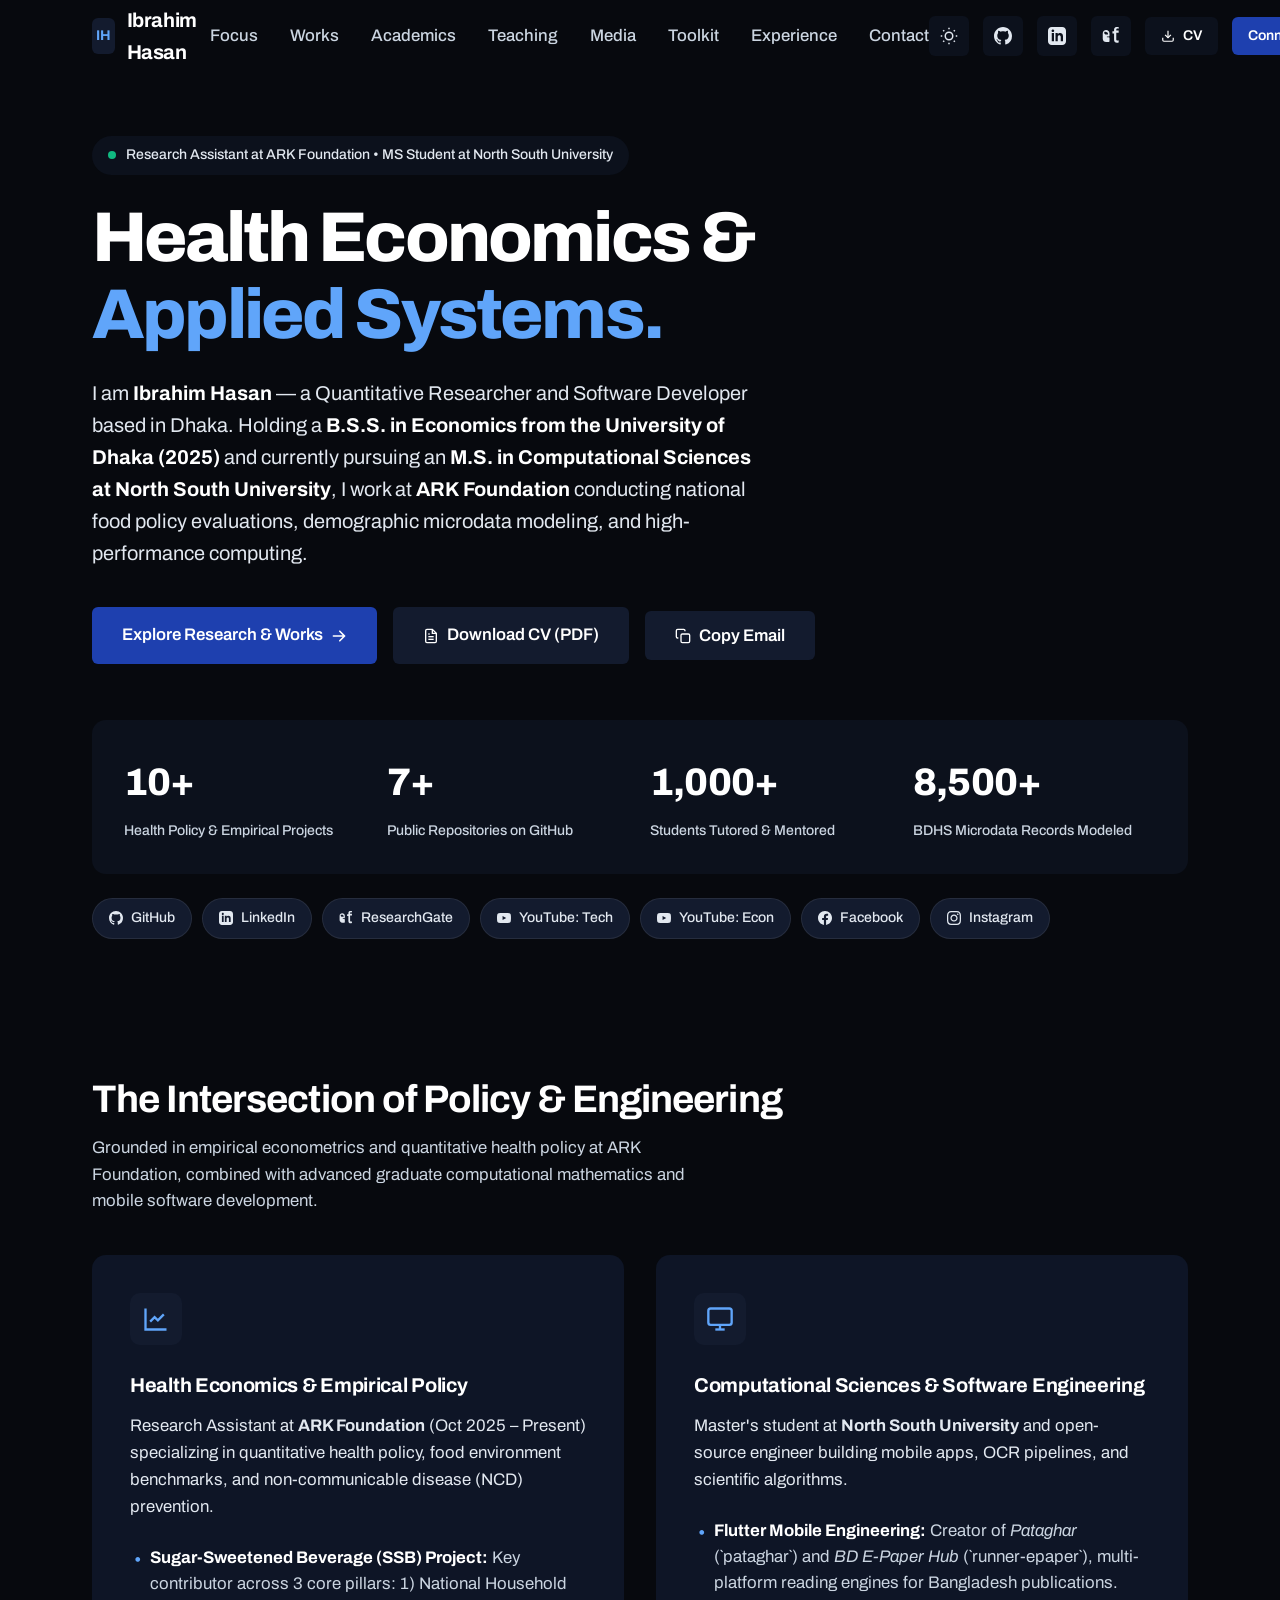
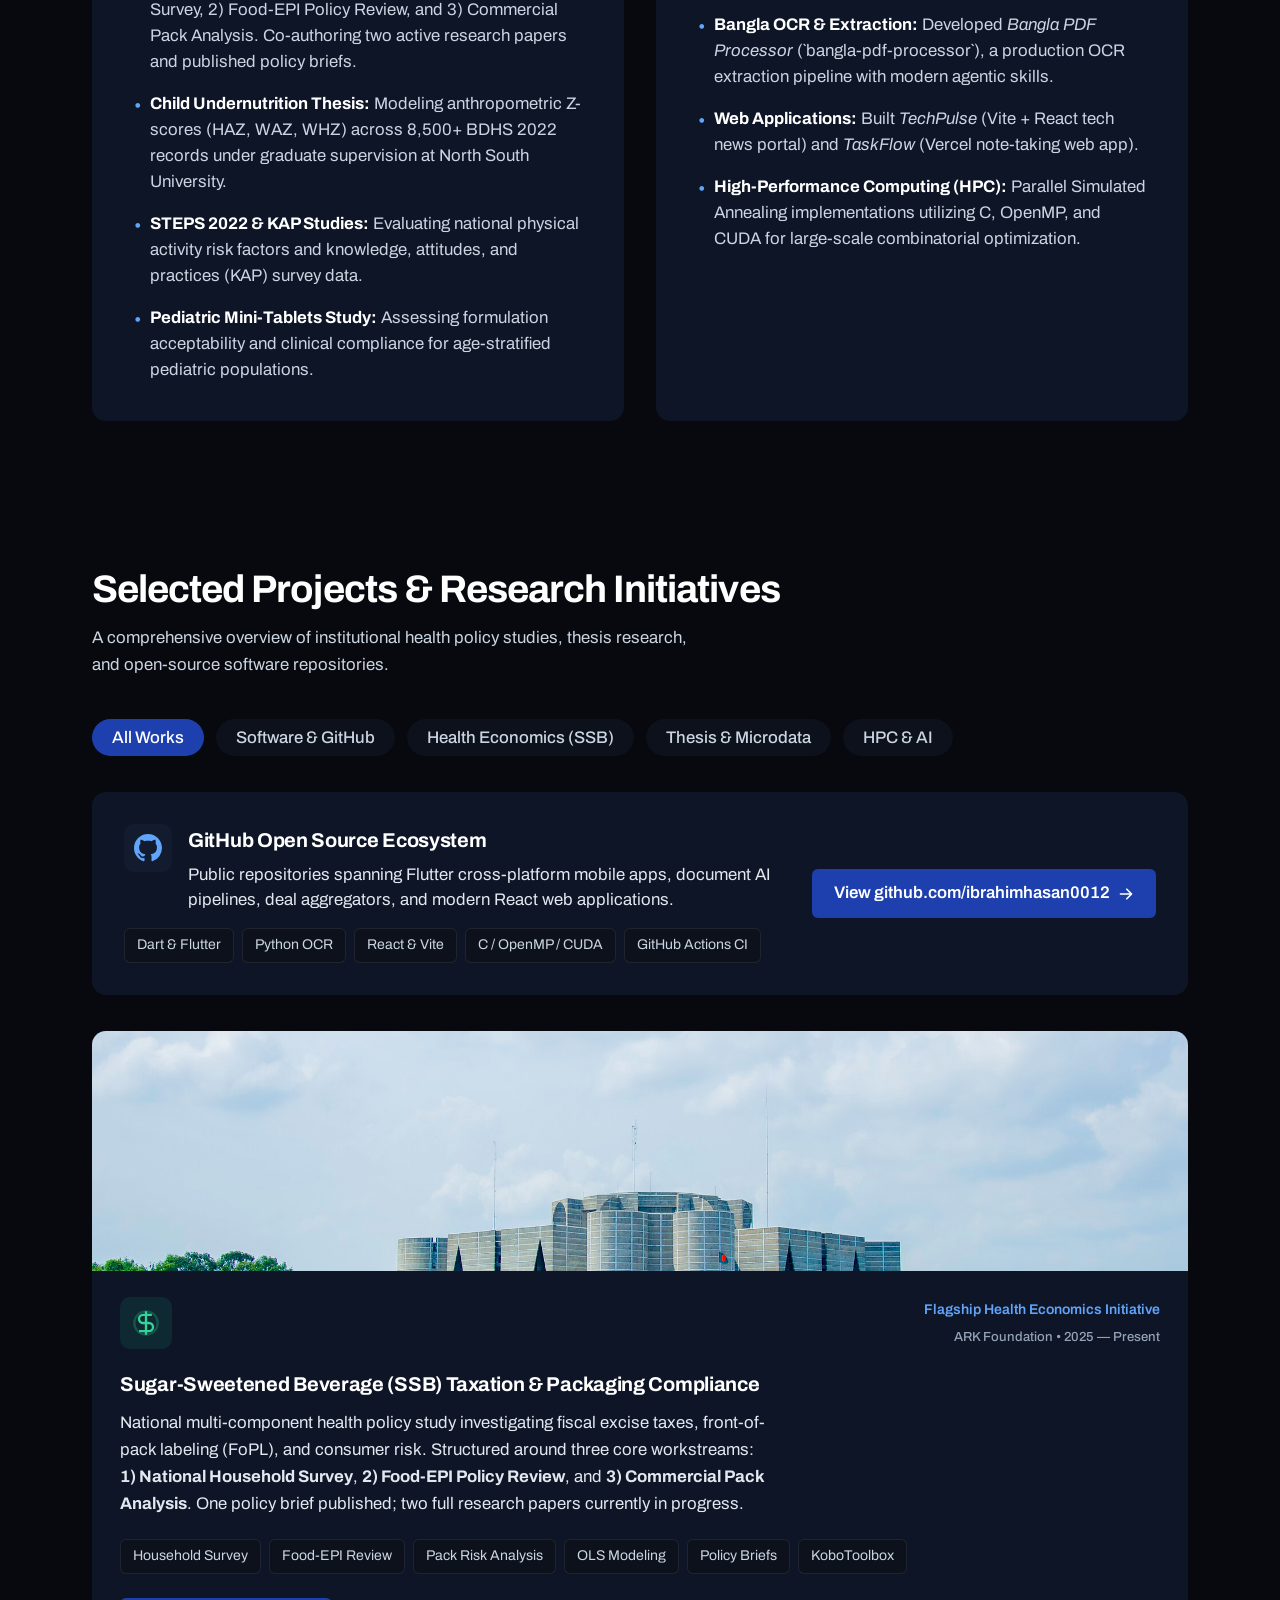
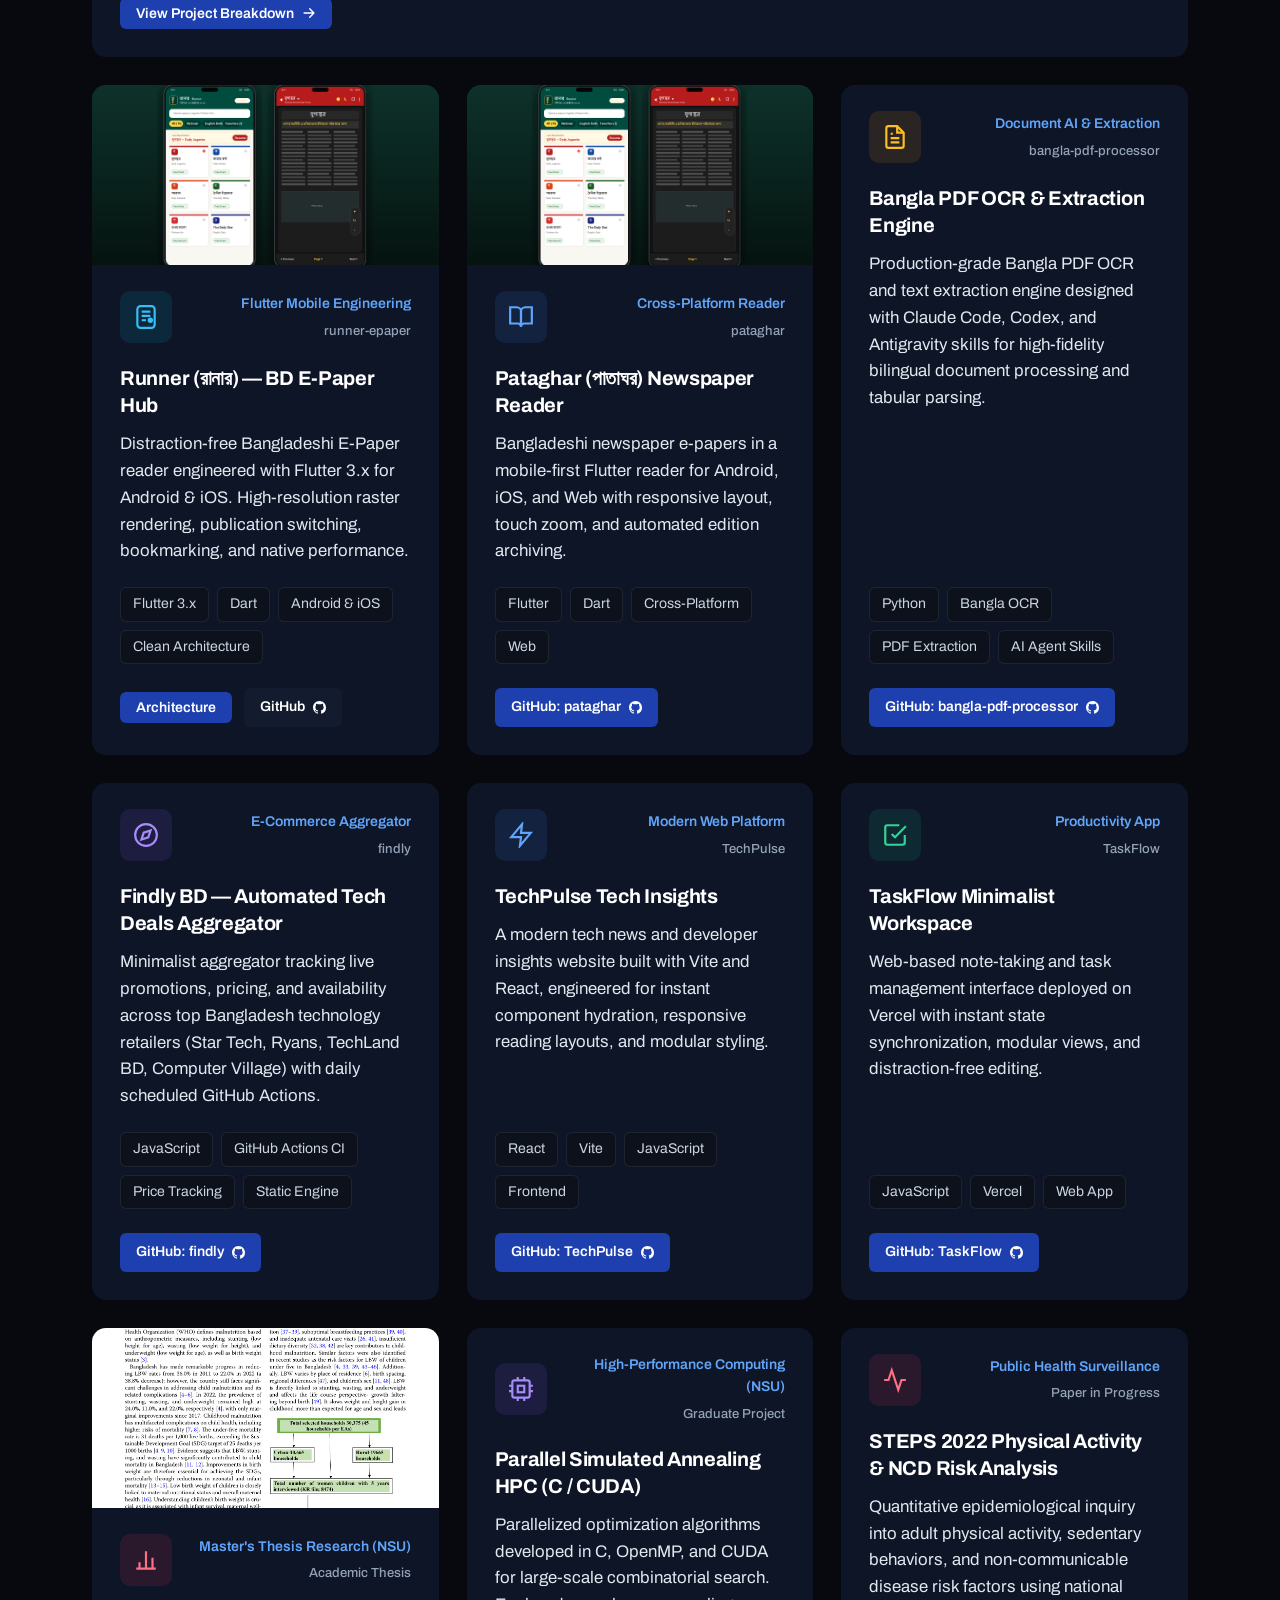
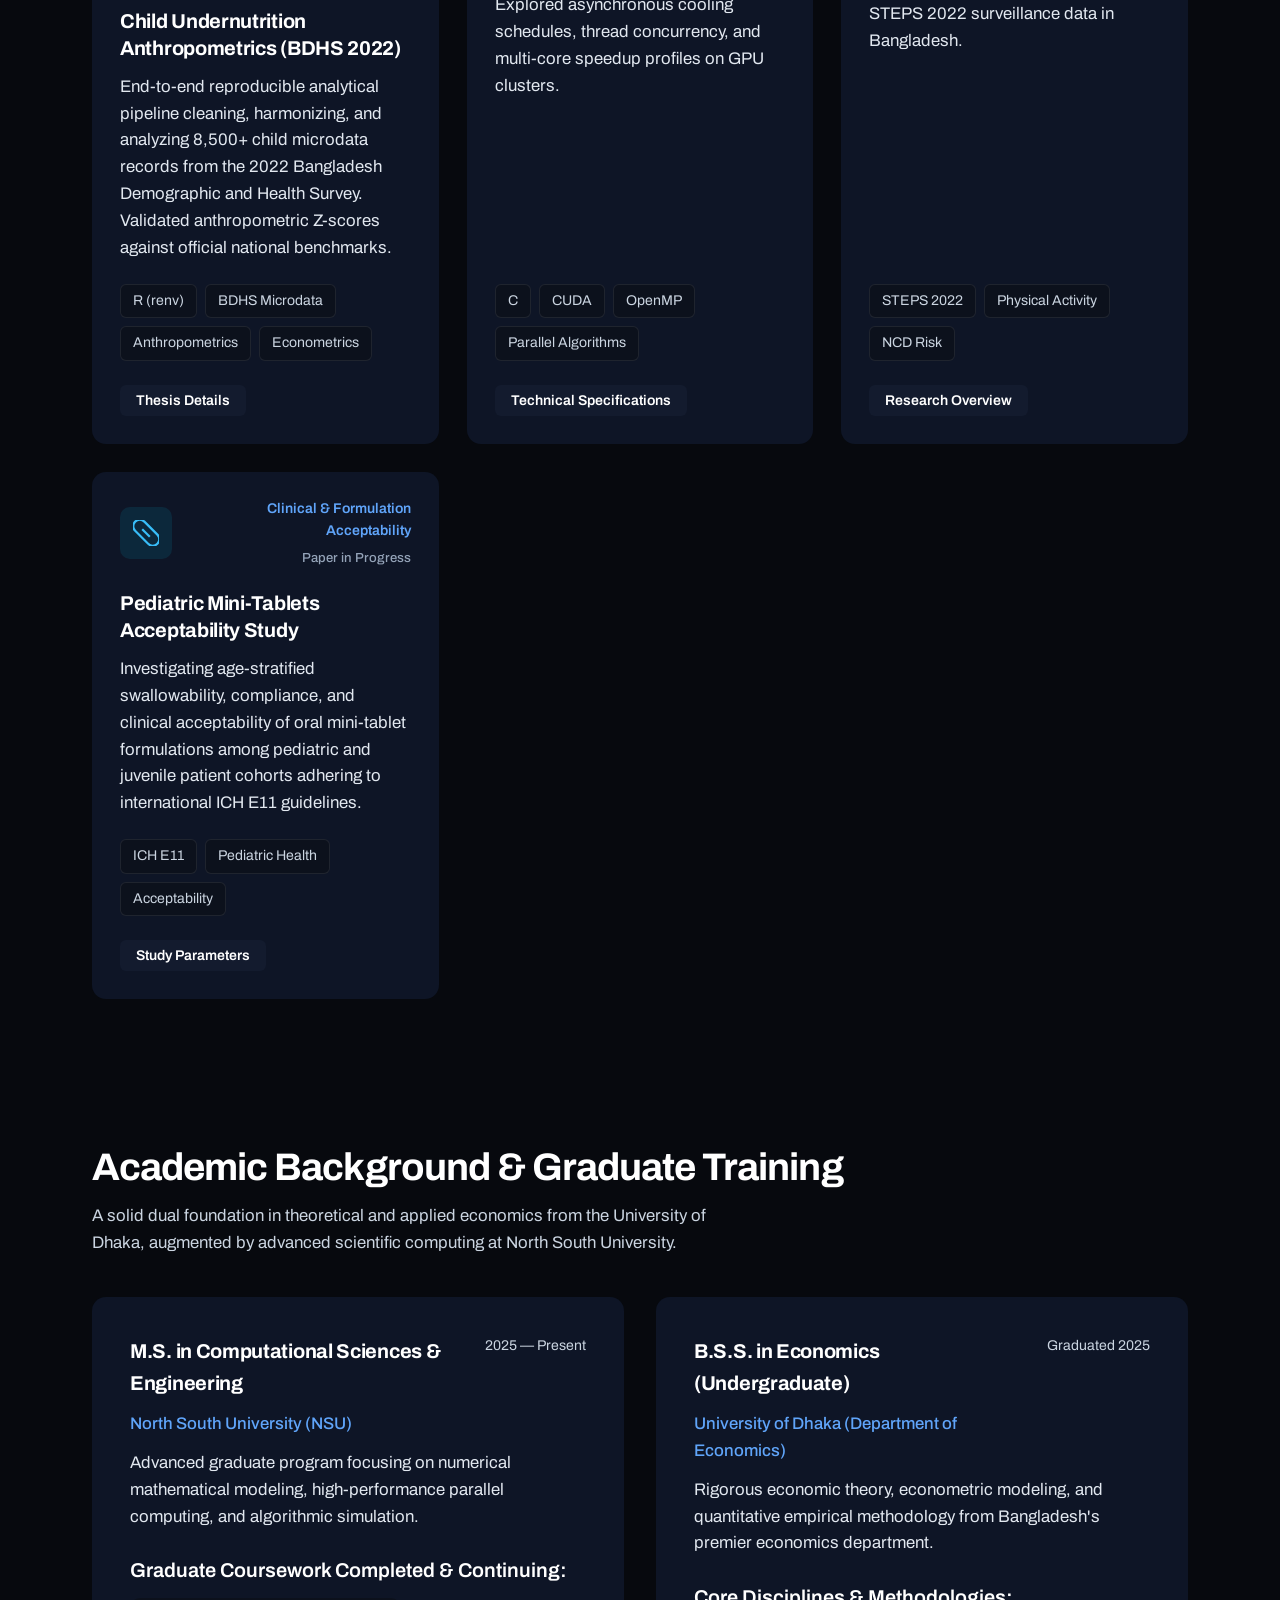
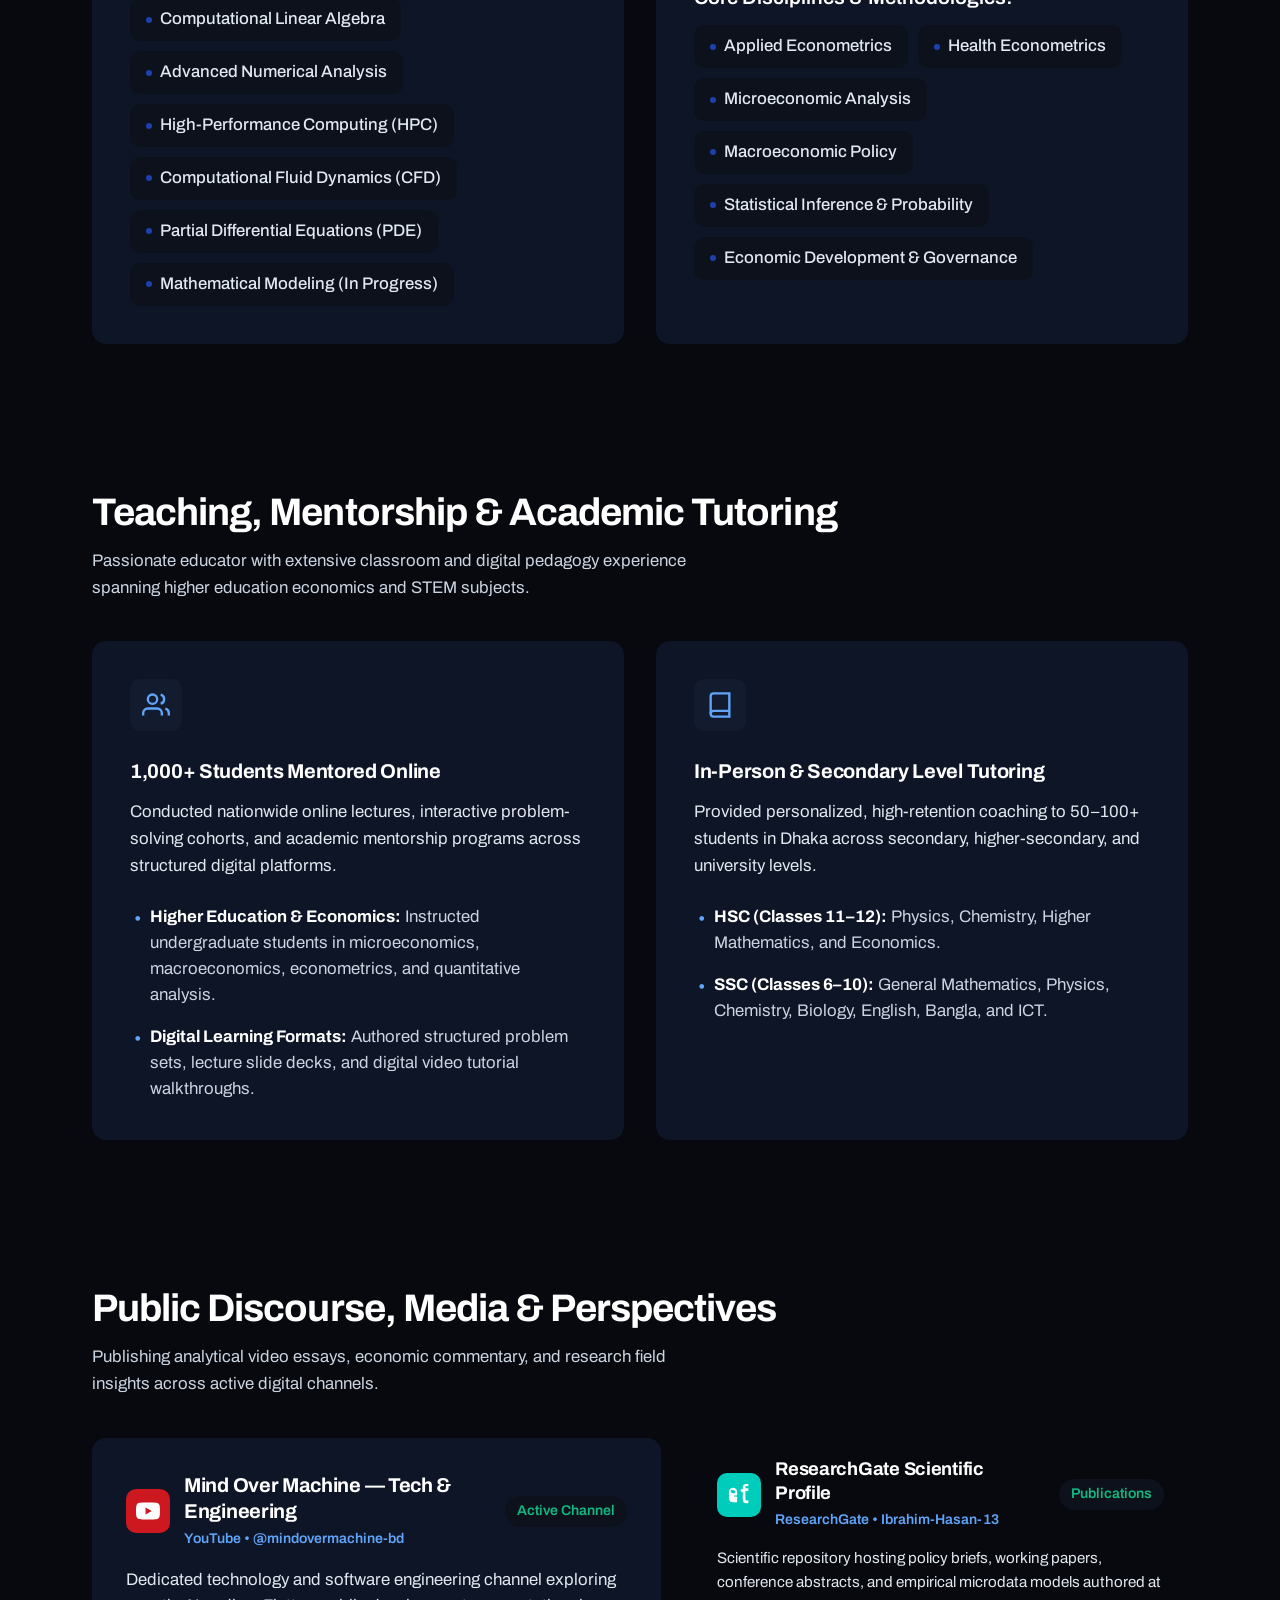
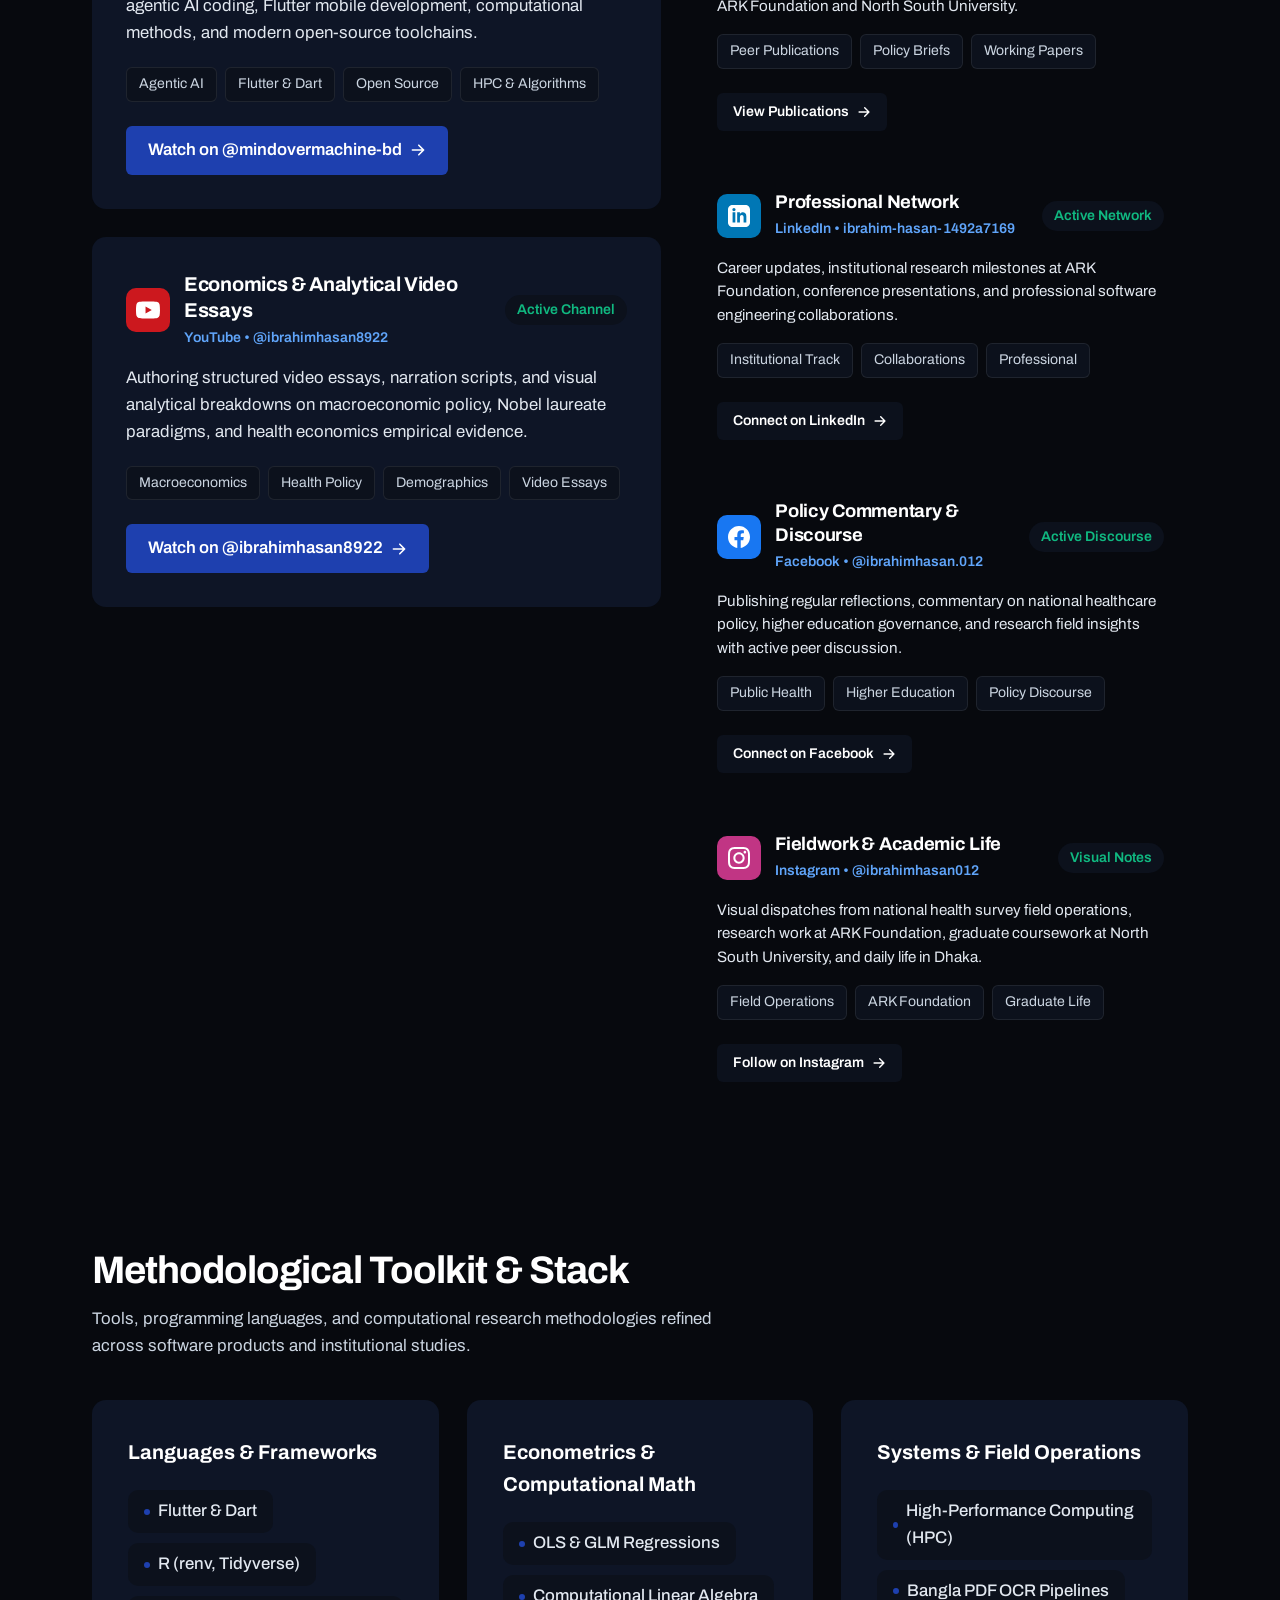
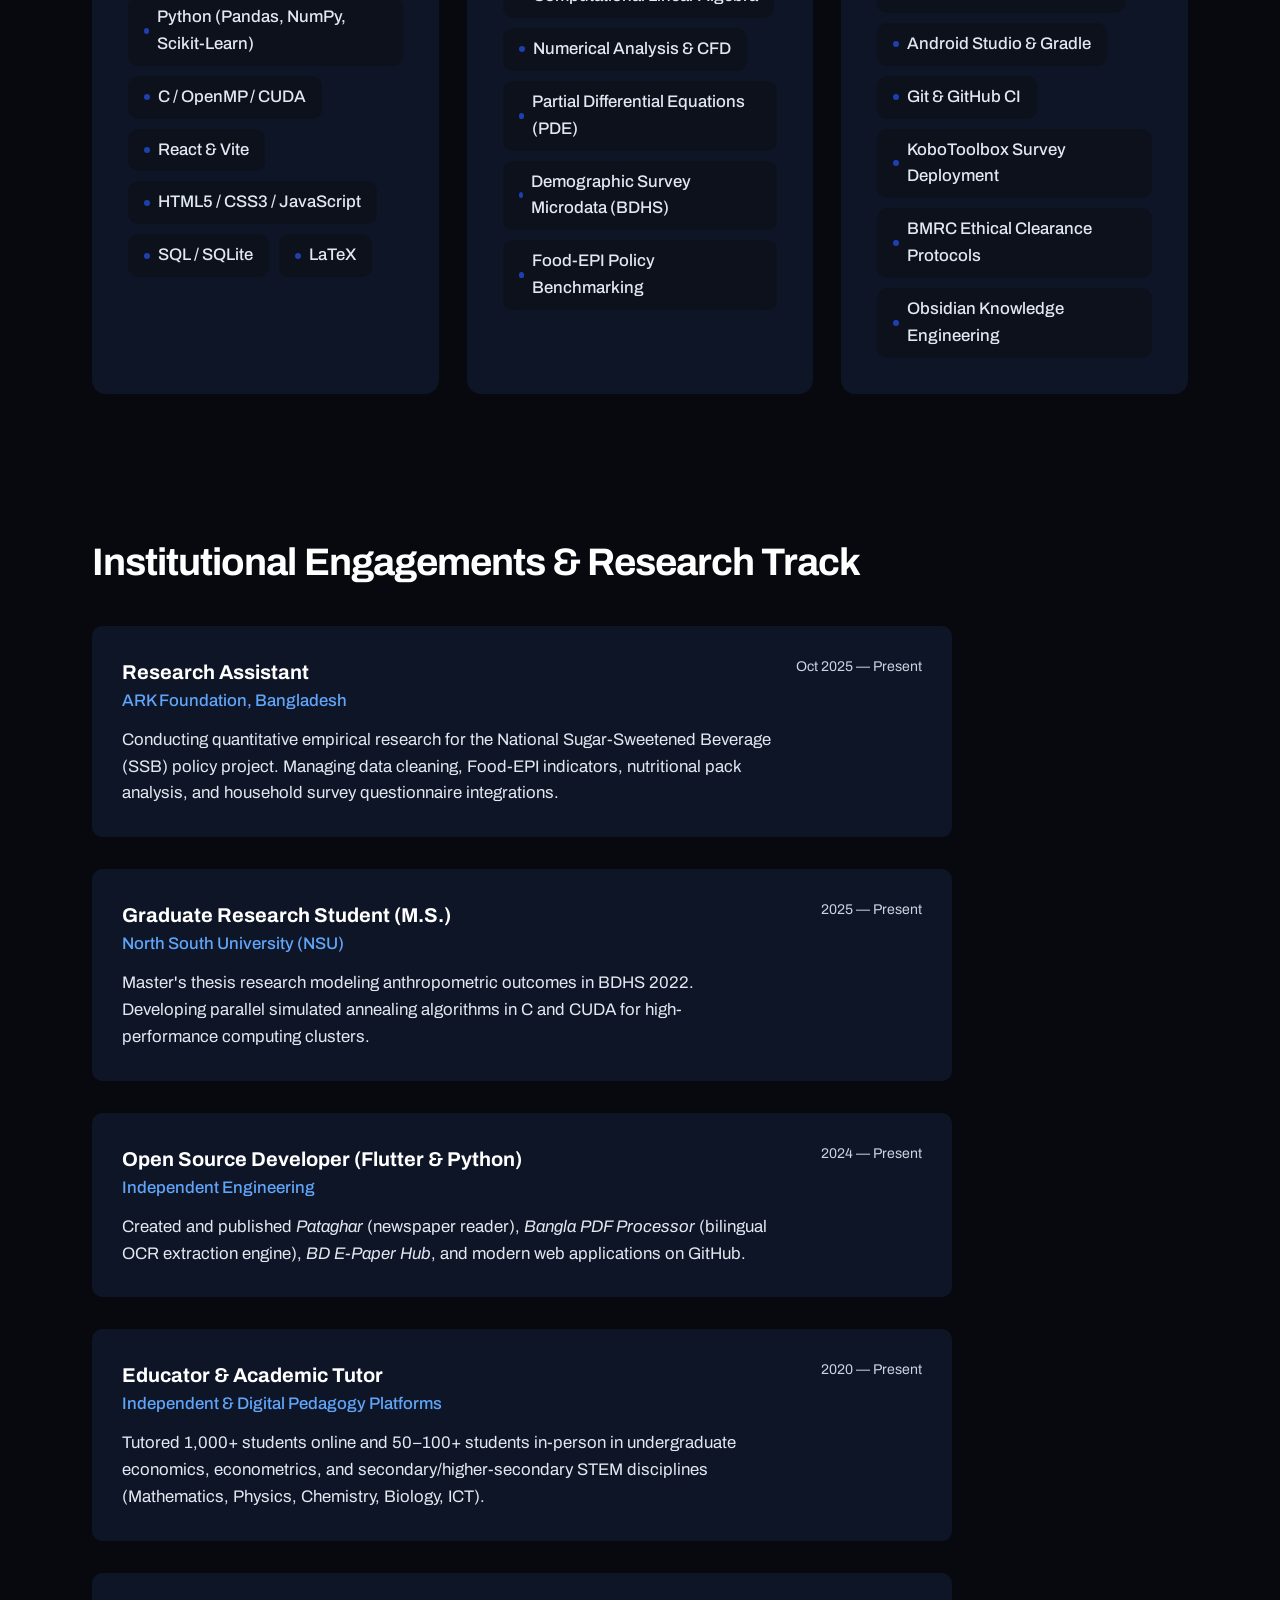
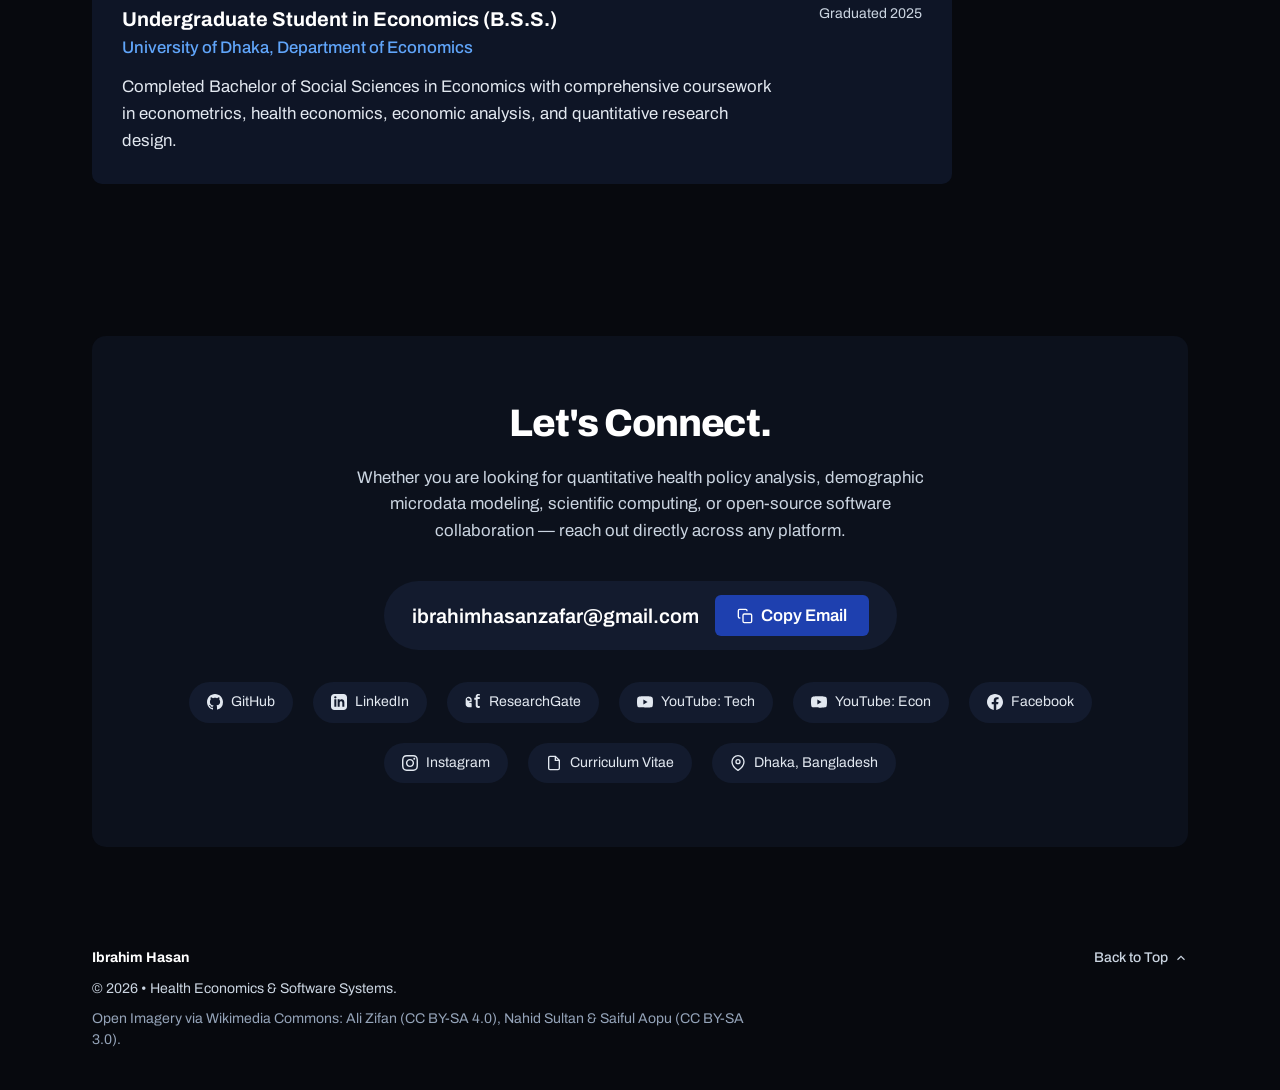
==== commit 40fc2256: "feat(portfolio): integrate verified social channels, SVG badges, and dark obsidian aesthetic (0 FAIL" ====
--- a/index.html
+++ b/index.html
@@ -63,9 +63,22 @@
           </svg>
         </button>
 
-        <a href="https://github.com/ibrahimhasan0012" target="_blank" rel="noopener noreferrer" class="nav-social-btn" aria-label="GitHub Profile" title="View GitHub Profile">
+        <!-- Social & Academic Profile Icons in Header -->
+        <a href="https://github.com/ibrahimhasan0012" target="_blank" rel="noopener noreferrer" class="nav-social-btn" aria-label="GitHub Profile" title="GitHub Code Repositories">
           <svg viewBox="0 0 24 24" width="18" height="18" fill="currentColor">
             <path d="M12 0C5.37 0 0 5.37 0 12c0 5.31 3.435 9.795 8.205 11.385.6.105.825-.255.825-.57 0-.285-.015-1.23-.015-2.235-3.015.555-3.795-.735-4.035-1.41-.135-.345-.72-1.41-1.23-1.695-.42-.225-1.02-.78-.015-.795.945-.015 1.62.87 1.845 1.23 1.08 1.815 2.805 1.305 3.495.99.105-.78.42-1.305.765-1.605-2.67-.3-5.46-1.335-5.46-5.925 0-1.305.465-2.385 1.23-3.225-.12-.3-.54-1.53.12-3.18 0 0 1.005-.315 3.3 1.23.96-.27 1.98-.405 3-.405s2.04.135 3 .405c2.295-1.56 3.3-1.23 3.3-1.23.66 1.65.24 2.88.12 3.18.765.84 1.23 1.905 1.23 3.225 0 4.605-2.805 5.625-5.475 5.925.435.375.81 1.095.81 2.22 0 1.605-.015 2.895-.015 3.3 0 .315.225.69.825.57A12.02 12.02 0 0024 12c0-6.63-5.37-12-12-12z"/>
+          </svg>
+        </a>
+
+        <a href="https://www.linkedin.com/in/ibrahim-hasan-1492a7169/" target="_blank" rel="noopener noreferrer" class="nav-social-btn" aria-label="LinkedIn Profile" title="LinkedIn Professional Network">
+          <svg viewBox="0 0 24 24" width="18" height="18" fill="currentColor">
+            <path d="M19 0h-14c-2.761 0-5 2.239-5 5v14c0 2.761 2.239 5 5 5h14c2.762 0 5-2.239 5-5v-14c0-2.761-2.238-5-5-5zm-11 19h-3v-11h3v11zm-1.5-12.268c-.966 0-1.75-.79-1.75-1.764s.784-1.764 1.75-1.764 1.75.79 1.75 1.764-.783 1.764-1.75 1.764zm13.5 12.268h-3v-5.604c0-3.368-4-3.113-4 0v5.604h-3v-11h3v1.765c1.396-2.586 7-2.777 7 2.476v6.759z"/>
+          </svg>
+        </a>
+
+        <a href="https://www.researchgate.net/profile/Ibrahim-Hasan-13?ev=hdr_xprf" target="_blank" rel="noopener noreferrer" class="nav-social-btn" aria-label="ResearchGate Profile" title="ResearchGate Scientific Publications">
+          <svg viewBox="0 0 24 24" width="18" height="18" fill="currentColor">
+            <path d="M19.586 0c-.818 0-1.508.19-2.072.565-.563.377-.97.936-1.213 1.68-.101.313-.16.643-.18.99-.02.348-.03.71-.03 1.086v1.365h-2.185v2.855h2.185v8.57c0 1.25.32 2.213.96 2.89.64.676 1.58 1.014 2.82 1.014.86 0 1.64-.135 2.34-.405v-2.79c-.48.195-.98.293-1.5.293-.56 0-.98-.145-1.26-.435-.28-.29-.42-.775-.42-1.455v-8.683h3.18v-2.855h-3.18v-.93c0-.58.12-.99.36-1.23.24-.24.62-.36 1.14-.36.56 0 1.12.11 1.68.33v-2.82c-.64-.26-1.34-.39-2.1-.39zM5.5 4C3.015 4 1 6.015 1 8.5v7C1 17.985 3.015 20 5.5 20h3.5a1 1 0 001-1v-4.5a1 1 0 00-1-1H6.5v-1H9a1 1 0 001-1V8.5C10 6.015 7.985 4 5.5 4zm0 2.5c1.38 0 2.5 1.12 2.5 2.5v1H5.5c-1.38 0-2.5-1.12-2.5-2.5S4.12 6.5 5.5 6.5z"/>
           </svg>
         </a>
 
@@ -156,6 +169,38 @@
             <div class="metric-label">BDHS Microdata Records Modeled</div>
           </div>
         </div>
+
+        <!-- Direct Social & Academic Channel Quick-Bar -->
+        <div class="hero-channel-links" aria-label="Social and Academic Profiles">
+          <a href="https://github.com/ibrahimhasan0012" target="_blank" rel="noopener noreferrer" class="channel-pill" title="GitHub Code Repositories">
+            <svg viewBox="0 0 24 24" width="14" height="14" fill="currentColor"><path d="M12 0C5.37 0 0 5.37 0 12c0 5.31 3.435 9.795 8.205 11.385.6.105.825-.255.825-.57 0-.285-.015-1.23-.015-2.235-3.015.555-3.795-.735-4.035-1.41-.135-.345-.72-1.41-1.23-1.695-.42-.225-1.02-.78-.015-.795.945-.015 1.62.87 1.845 1.23 1.08 1.815 2.805 1.305 3.495.99.105-.78.42-1.305.765-1.605-2.67-.3-5.46-1.335-5.46-5.925 0-1.305.465-2.385 1.23-3.225-.12-.3-.54-1.53.12-3.18 0 0 1.005-.315 3.3 1.23.96-.27 1.98-.405 3-.405s2.04.135 3 .405c2.295-1.56 3.3-1.23 3.3-1.23.66 1.65.24 2.88.12 3.18.765.84 1.23 1.905 1.23 3.225 0 4.605-2.805 5.625-5.475 5.925.435.375.81 1.095.81 2.22 0 1.605-.015 2.895-.015 3.3 0 .315.225.69.825.57A12.02 12.02 0 0024 12c0-6.63-5.37-12-12-12z"/></svg>
+            <span>GitHub</span>
+          </a>
+          <a href="https://www.linkedin.com/in/ibrahim-hasan-1492a7169/" target="_blank" rel="noopener noreferrer" class="channel-pill" title="LinkedIn Professional Network">
+            <svg viewBox="0 0 24 24" width="14" height="14" fill="currentColor"><path d="M19 0h-14c-2.761 0-5 2.239-5 5v14c0 2.761 2.239 5 5 5h14c2.762 0 5-2.239 5-5v-14c0-2.761-2.238-5-5-5zm-11 19h-3v-11h3v11zm-1.5-12.268c-.966 0-1.75-.79-1.75-1.764s.784-1.764 1.75-1.764 1.75.79 1.75 1.764-.783 1.764-1.75 1.764zm13.5 12.268h-3v-5.604c0-3.368-4-3.113-4 0v5.604h-3v-11h3v1.765c1.396-2.586 7-2.777 7 2.476v6.759z"/></svg>
+            <span>LinkedIn</span>
+          </a>
+          <a href="https://www.researchgate.net/profile/Ibrahim-Hasan-13?ev=hdr_xprf" target="_blank" rel="noopener noreferrer" class="channel-pill" title="ResearchGate Scientific Publications">
+            <svg viewBox="0 0 24 24" width="14" height="14" fill="currentColor"><path d="M19.586 0c-.818 0-1.508.19-2.072.565-.563.377-.97.936-1.213 1.68-.101.313-.16.643-.18.99-.02.348-.03.71-.03 1.086v1.365h-2.185v2.855h2.185v8.57c0 1.25.32 2.213.96 2.89.64.676 1.58 1.014 2.82 1.014.86 0 1.64-.135 2.34-.405v-2.79c-.48.195-.98.293-1.5.293-.56 0-.98-.145-1.26-.435-.28-.29-.42-.775-.42-1.455v-8.683h3.18v-2.855h-3.18v-.93c0-.58.12-.99.36-1.23.24-.24.62-.36 1.14-.36.56 0 1.12.11 1.68.33v-2.82c-.64-.26-1.34-.39-2.1-.39zM5.5 4C3.015 4 1 6.015 1 8.5v7C1 17.985 3.015 20 5.5 20h3.5a1 1 0 001-1v-4.5a1 1 0 00-1-1H6.5v-1H9a1 1 0 001-1V8.5C10 6.015 7.985 4 5.5 4zm0 2.5c1.38 0 2.5 1.12 2.5 2.5v1H5.5c-1.38 0-2.5-1.12-2.5-2.5S4.12 6.5 5.5 6.5z"/></svg>
+            <span>ResearchGate</span>
+          </a>
+          <a href="https://www.youtube.com/@mindovermachine-bd" target="_blank" rel="noopener noreferrer" class="channel-pill" title="Mind Over Machine (Tech Channel)">
+            <svg viewBox="0 0 24 24" width="14" height="14" fill="currentColor"><path d="M23.498 6.186a3.016 3.016 0 0 0-2.122-2.136C19.505 3.545 12 3.545 12 3.545s-7.505 0-9.377.505A3.017 3.017 0 0 0 .502 6.186C0 8.07 0 12 0 12s0 3.93.502 5.814a3.016 3.016 0 0 0 2.122 2.136c1.871.505 9.376.505 9.376.505s7.505 0 9.377-.505a3.015 3.015 0 0 0 2.122-2.136C24 15.93 24 12 24 12s0-3.93-.502-5.814zM9.545 15.568V8.432L15.818 12l-6.273 3.568z"/></svg>
+            <span>YouTube: Tech</span>
+          </a>
+          <a href="https://www.youtube.com/@ibrahimhasan8922" target="_blank" rel="noopener noreferrer" class="channel-pill" title="Ibrahim Hasan (Economics Channel)">
+            <svg viewBox="0 0 24 24" width="14" height="14" fill="currentColor"><path d="M23.498 6.186a3.016 3.016 0 0 0-2.122-2.136C19.505 3.545 12 3.545 12 3.545s-7.505 0-9.377.505A3.017 3.017 0 0 0 .502 6.186C0 8.07 0 12 0 12s0 3.93.502 5.814a3.016 3.016 0 0 0 2.122 2.136c1.871.505 9.376.505 9.376.505s7.505 0 9.377-.505a3.015 3.015 0 0 0 2.122-2.136C24 15.93 24 12 24 12s0-3.93-.502-5.814zM9.545 15.568V8.432L15.818 12l-6.273 3.568z"/></svg>
+            <span>YouTube: Econ</span>
+          </a>
+          <a href="https://www.facebook.com/ibrahimhasan.012/" target="_blank" rel="noopener noreferrer" class="channel-pill" title="Facebook Community">
+            <svg viewBox="0 0 24 24" width="14" height="14" fill="currentColor"><path d="M24 12.073c0-6.627-5.373-12-12-12s-12 5.373-12 12c0 5.99 4.388 10.954 10.125 11.854v-8.385H7.078v-3.47h3.047V9.43c0-3.007 1.792-4.669 4.533-4.669 1.312 0 2.686.235 2.686.235v2.953H15.83c-1.491 0-1.956.925-1.956 1.874v2.25h3.328l-.532 3.47h-2.796v8.385C19.612 23.027 24 18.062 24 12.073z"/></svg>
+            <span>Facebook</span>
+          </a>
+          <a href="https://www.instagram.com/ibrahimhasan012/" target="_blank" rel="noopener noreferrer" class="channel-pill" title="Instagram Visual Notes">
+            <svg viewBox="0 0 24 24" width="14" height="14" fill="currentColor"><path d="M12 2.163c3.204 0 3.584.012 4.85.07 3.252.148 4.771 1.691 4.919 4.919.058 1.265.069 1.645.069 4.849 0 3.205-.012 3.584-.069 4.849-.149 3.225-1.664 4.771-4.919 4.919-1.266.058-1.644.07-4.85.07-3.204 0-3.584-.012-4.849-.07-3.26-.149-4.771-1.699-4.919-4.92-.058-1.265-.07-1.644-.07-4.849 0-3.204.013-3.583.07-4.849.149-3.227 1.664-4.771 4.919-4.919 1.266-.057 1.645-.069 4.849-.069zm0-2.163c-3.259 0-3.667.014-4.947.072-4.358.2-6.78 2.618-6.98 6.98-.059 1.281-.073 1.689-.073 4.948 0 3.259.014 3.668.072 4.948.2 4.358 2.618 6.78 6.98 6.98 1.281.058 1.689.072 4.948.072 3.259 0 3.668-.014 4.948-.072 4.354-.2 6.782-2.618 6.979-6.98.059-1.28.073-1.689.073-4.948 0-3.259-.014-3.667-.072-4.947-.196-4.354-2.617-6.78-6.979-6.98-1.281-.059-1.69-.073-4.949-.073zm0 5.838c-3.403 0-6.162 2.759-6.162 6.162s2.759 6.163 6.162 6.163 6.162-2.759 6.162-6.163c0-3.403-2.759-6.162-6.162-6.162zm0 10.162c-2.209 0-4-1.79-4-4 0-2.209 1.791-4 4-4s4 1.791 4 4c0 2.21-1.791 4-4 4zm6.406-11.845c-.796 0-1.441.645-1.441 1.44s.645 1.44 1.441 1.44c.795 0 1.439-.645 1.439-1.44s-.644-1.44-1.439-1.44z"/></svg>
+            <span>Instagram</span>
+          </a>
+        </div>
       </div>
     </section>
 
@@ -289,13 +334,21 @@
           <!-- Project 1: SSB Initiative (Flagship) -->
           <article class="project-card featured-highlight" data-category="health-econ">
             <div class="project-media">
-              <img src="assets/national-assembly-of-bangladesh-06.jpg" alt="ARK Foundation Health Economics Initiative" class="project-image">
+              <img src="assets/national-assembly-of-bangladesh-06.jpg" alt="ARK Foundation Health Economics Initiative" class="project-image" loading="lazy">
+            </div>
+            <div class="project-card-header">
+              <div class="project-icon-box glow-emerald" aria-hidden="true">
+                <svg viewBox="0 0 24 24" width="28" height="28" fill="none" stroke="currentColor" stroke-width="2">
+                  <path d="M12 2v20M17 5H9.5a3.5 3.5 0 0 0 0 7h5a3.5 3.5 0 0 1 0 7H6"></path>
+                  <circle cx="12" cy="12" r="10" stroke-opacity="0.25"></circle>
+                </svg>
+              </div>
+              <div class="project-meta-wrap">
+                <span class="project-type">Flagship Health Economics Initiative</span>
+                <span class="project-date">ARK Foundation • 2025 — Present</span>
+              </div>
             </div>
             <div class="project-body">
-              <div class="project-meta">
-                <span class="project-type">Flagship Health Economics Initiative</span>
-                <span class="project-date">ARK Foundation (2025 — Present)</span>
-              </div>
               <h3 class="project-title">Sugar-Sweetened Beverage (SSB) Taxation & Packaging Compliance</h3>
               <p class="project-summary">
                 National multi-component health policy study investigating fiscal excise taxes, front-of-pack labeling (FoPL), and consumer risk. Structured around three core workstreams: <strong>1) National Household Survey</strong>, <strong>2) Food-EPI Policy Review</strong>, and <strong>3) Commercial Pack Analysis</strong>. One policy brief published; two full research papers currently in progress.
@@ -311,6 +364,7 @@
               <div class="project-actions">
                 <button class="btn btn-sm btn-primary open-modal-btn" data-modal="modal-ssb">
                   <span>View Project Breakdown</span>
+                  <svg viewBox="0 0 20 20" width="14" height="14" fill="currentColor"><path fill-rule="evenodd" d="M10.293 3.293a1 1 0 011.414 0l6 6a1 1 0 010 1.414l-6 6a1 1 0 01-1.414-1.414L14.586 11H3a1 1 0 110-2h11.586l-4.293-4.293a1 1 0 010-1.414z" clip-rule="evenodd"/></svg>
                 </button>
               </div>
             </div>
@@ -321,11 +375,20 @@
             <div class="project-media-small">
               <img src="assets/bd_epaper_banner.png" alt="BD E-Paper Hub / Runner Application Showcase" class="project-thumb-image" loading="lazy">
             </div>
-            <div class="project-body">
-              <div class="project-meta">
+            <div class="project-card-header">
+              <div class="project-icon-box glow-cyan" aria-hidden="true">
+                <svg viewBox="0 0 24 24" width="26" height="26" fill="none" stroke="currentColor" stroke-width="2">
+                  <rect x="4" y="2" width="16" height="20" rx="3"></rect>
+                  <path d="M8 7h8M8 11h8M8 15h4"></path>
+                  <circle cx="16" cy="15" r="1.5" fill="currentColor"></circle>
+                </svg>
+              </div>
+              <div class="project-meta-wrap">
                 <span class="project-type">Flutter Mobile Engineering</span>
                 <span class="project-date">runner-epaper</span>
               </div>
+            </div>
+            <div class="project-body">
               <h3 class="project-title">Runner (রানার) — BD E-Paper Hub</h3>
               <p class="project-summary">
                 Distraction-free Bangladeshi E-Paper reader engineered with Flutter 3.x for Android & iOS. High-resolution raster rendering, publication switching, bookmarking, and native performance.
@@ -338,10 +401,11 @@
               </div>
               <div class="project-actions">
                 <button class="btn btn-sm btn-primary open-modal-btn" data-modal="modal-bdepaper">
-                  <span>App Architecture</span>
+                  <span>Architecture</span>
                 </button>
-                <a href="https://github.com/ibrahimhasan0012/runner-epaper" target="_blank" rel="noopener noreferrer" class="btn btn-sm btn-secondary">
-                  <span>GitHub: runner-epaper</span>
+                <a href="https://github.com/ibrahimhasan0012/runner-epaper" target="_blank" rel="noopener noreferrer" class="btn btn-sm btn-secondary" title="View Source on GitHub">
+                  <span>GitHub</span>
+                  <svg viewBox="0 0 24 24" width="13" height="13" fill="currentColor"><path d="M12 0C5.37 0 0 5.37 0 12c0 5.31 3.435 9.795 8.205 11.385.6.105.825-.255.825-.57 0-.285-.015-1.23-.015-2.235-3.015.555-3.795-.735-4.035-1.41-.135-.345-.72-1.41-1.23-1.695-.42-.225-1.02-.78-.015-.795.945-.015 1.62.87 1.845 1.23 1.08 1.815 2.805 1.305 3.495.99.105-.78.42-1.305.765-1.605-2.67-.3-5.46-1.335-5.46-5.925 0-1.305.465-2.385 1.23-3.225-.12-.3-.54-1.53.12-3.18 0 0 1.005-.315 3.3 1.23.96-.27 1.98-.405 3-.405s2.04.135 3 .405c2.295-1.56 3.3-1.23 3.3-1.23.66 1.65.24 2.88.12 3.18.765.84 1.23 1.905 1.23 3.225 0 4.605-2.805 5.625-5.475 5.925.435.375.81 1.095.81 2.22 0 1.605-.015 2.895-.015 3.3 0 .315.225.69.825.57A12.02 12.02 0 0024 12c0-6.63-5.37-12-12-12z"/></svg>
                 </a>
               </div>
             </div>
@@ -352,11 +416,19 @@
             <div class="project-media-small">
               <img src="assets/bd_epaper_preview.png" alt="Pataghar Flutter E-Paper Reader Interface" class="project-thumb-image" loading="lazy">
             </div>
-            <div class="project-body">
-              <div class="project-meta">
+            <div class="project-card-header">
+              <div class="project-icon-box glow-blue" aria-hidden="true">
+                <svg viewBox="0 0 24 24" width="26" height="26" fill="none" stroke="currentColor" stroke-width="2">
+                  <path d="M2 3h6a4 4 0 0 1 4 4v14a3 3 0 0 0-3-3H2z"></path>
+                  <path d="M22 3h-6a4 4 0 0 0-4 4v14a3 3 0 0 1 3-3h7z"></path>
+                </svg>
+              </div>
+              <div class="project-meta-wrap">
                 <span class="project-type">Cross-Platform Reader</span>
                 <span class="project-date">pataghar</span>
               </div>
+            </div>
+            <div class="project-body">
               <h3 class="project-title">Pataghar (পাতাঘর) Newspaper Reader</h3>
               <p class="project-summary">
                 Bangladeshi newspaper e-papers in a mobile-first Flutter reader for Android, iOS, and Web with responsive layout, touch zoom, and automated edition archiving.
@@ -370,6 +442,7 @@
               <div class="project-actions">
                 <a href="https://github.com/ibrahimhasan0012/pataghar" target="_blank" rel="noopener noreferrer" class="btn btn-sm btn-primary">
                   <span>GitHub: pataghar</span>
+                  <svg viewBox="0 0 24 24" width="13" height="13" fill="currentColor"><path d="M12 0C5.37 0 0 5.37 0 12c0 5.31 3.435 9.795 8.205 11.385.6.105.825-.255.825-.57 0-.285-.015-1.23-.015-2.235-3.015.555-3.795-.735-4.035-1.41-.135-.345-.72-1.41-1.23-1.695-.42-.225-1.02-.78-.015-.795.945-.015 1.62.87 1.845 1.23 1.08 1.815 2.805 1.305 3.495.99.105-.78.42-1.305.765-1.605-2.67-.3-5.46-1.335-5.46-5.925 0-1.305.465-2.385 1.23-3.225-.12-.3-.54-1.53.12-3.18 0 0 1.005-.315 3.3 1.23.96-.27 1.98-.405 3-.405s2.04.135 3 .405c2.295-1.56 3.3-1.23 3.3-1.23.66 1.65.24 2.88.12 3.18.765.84 1.23 1.905 1.23 3.225 0 4.605-2.805 5.625-5.475 5.925.435.375.81 1.095.81 2.22 0 1.605-.015 2.895-.015 3.3 0 .315.225.69.825.57A12.02 12.02 0 0024 12c0-6.63-5.37-12-12-12z"/></svg>
                 </a>
               </div>
             </div>
@@ -377,11 +450,22 @@
 
           <!-- Project 4: Bangla PDF OCR Processor -->
           <article class="project-card" data-category="software hpc">
-            <div class="project-body">
-              <div class="project-meta">
+            <div class="project-card-header">
+              <div class="project-icon-box glow-amber" aria-hidden="true">
+                <svg viewBox="0 0 24 24" width="26" height="26" fill="none" stroke="currentColor" stroke-width="2">
+                  <path d="M14 2H6a2 2 0 0 0-2 2v16a2 2 0 0 0 2 2h12a2 2 0 0 0 2-2V8z"></path>
+                  <polyline points="14 2 14 8 20 8"></polyline>
+                  <line x1="16" y1="13" x2="8" y2="13"></line>
+                  <line x1="16" y1="17" x2="8" y2="17"></line>
+                  <polyline points="10 9 9 9 8 9"></polyline>
+                </svg>
+              </div>
+              <div class="project-meta-wrap">
                 <span class="project-type">Document AI & Extraction</span>
                 <span class="project-date">bangla-pdf-processor</span>
               </div>
+            </div>
+            <div class="project-body">
               <h3 class="project-title">Bangla PDF OCR & Extraction Engine</h3>
               <p class="project-summary">
                 Production-grade Bangla PDF OCR and text extraction engine designed with Claude Code, Codex, and Antigravity skills for high-fidelity bilingual document processing and tabular parsing.
@@ -395,6 +479,7 @@
               <div class="project-actions">
                 <a href="https://github.com/ibrahimhasan0012/bangla-pdf-processor" target="_blank" rel="noopener noreferrer" class="btn btn-sm btn-primary">
                   <span>GitHub: bangla-pdf-processor</span>
+                  <svg viewBox="0 0 24 24" width="13" height="13" fill="currentColor"><path d="M12 0C5.37 0 0 5.37 0 12c0 5.31 3.435 9.795 8.205 11.385.6.105.825-.255.825-.57 0-.285-.015-1.23-.015-2.235-3.015.555-3.795-.735-4.035-1.41-.135-.345-.72-1.41-1.23-1.695-.42-.225-1.02-.78-.015-.795.945-.015 1.62.87 1.845 1.23 1.08 1.815 2.805 1.305 3.495.99.105-.78.42-1.305.765-1.605-2.67-.3-5.46-1.335-5.46-5.925 0-1.305.465-2.385 1.23-3.225-.12-.3-.54-1.53.12-3.18 0 0 1.005-.315 3.3 1.23.96-.27 1.98-.405 3-.405s2.04.135 3 .405c2.295-1.56 3.3-1.23 3.3-1.23.66 1.65.24 2.88.12 3.18.765.84 1.23 1.905 1.23 3.225 0 4.605-2.805 5.625-5.475 5.925.435.375.81 1.095.81 2.22 0 1.605-.015 2.895-.015 3.3 0 .315.225.69.825.57A12.02 12.02 0 0024 12c0-6.63-5.37-12-12-12z"/></svg>
                 </a>
               </div>
             </div>
@@ -402,11 +487,19 @@
 
           <!-- Project 5: Findly BD (Deals Aggregator) -->
           <article class="project-card" data-category="software">
-            <div class="project-body">
-              <div class="project-meta">
+            <div class="project-card-header">
+              <div class="project-icon-box glow-violet" aria-hidden="true">
+                <svg viewBox="0 0 24 24" width="26" height="26" fill="none" stroke="currentColor" stroke-width="2">
+                  <circle cx="12" cy="12" r="10"></circle>
+                  <polygon points="16.24 7.76 14.12 14.12 7.76 16.24 9.88 9.88 16.24 7.76"></polygon>
+                </svg>
+              </div>
+              <div class="project-meta-wrap">
                 <span class="project-type">E-Commerce Aggregator</span>
                 <span class="project-date">findly</span>
               </div>
+            </div>
+            <div class="project-body">
               <h3 class="project-title">Findly BD — Automated Tech Deals Aggregator</h3>
               <p class="project-summary">
                 Minimalist aggregator tracking live promotions, pricing, and availability across top Bangladesh technology retailers (Star Tech, Ryans, TechLand BD, Computer Village) with daily scheduled GitHub Actions.
@@ -420,6 +513,7 @@
               <div class="project-actions">
                 <a href="https://github.com/ibrahimhasan0012/findly" target="_blank" rel="noopener noreferrer" class="btn btn-sm btn-primary">
                   <span>GitHub: findly</span>
+                  <svg viewBox="0 0 24 24" width="13" height="13" fill="currentColor"><path d="M12 0C5.37 0 0 5.37 0 12c0 5.31 3.435 9.795 8.205 11.385.6.105.825-.255.825-.57 0-.285-.015-1.23-.015-2.235-3.015.555-3.795-.735-4.035-1.41-.135-.345-.72-1.41-1.23-1.695-.42-.225-1.02-.78-.015-.795.945-.015 1.62.87 1.845 1.23 1.08 1.815 2.805 1.305 3.495.99.105-.78.42-1.305.765-1.605-2.67-.3-5.46-1.335-5.46-5.925 0-1.305.465-2.385 1.23-3.225-.12-.3-.54-1.53.12-3.18 0 0 1.005-.315 3.3 1.23.96-.27 1.98-.405 3-.405s2.04.135 3 .405c2.295-1.56 3.3-1.23 3.3-1.23.66 1.65.24 2.88.12 3.18.765.84 1.23 1.905 1.23 3.225 0 4.605-2.805 5.625-5.475 5.925.435.375.81 1.095.81 2.22 0 1.605-.015 2.895-.015 3.3 0 .315.225.69.825.57A12.02 12.02 0 0024 12c0-6.63-5.37-12-12-12z"/></svg>
                 </a>
               </div>
             </div>
@@ -427,11 +521,18 @@
 
           <!-- Project 6: TechPulse Web Application -->
           <article class="project-card" data-category="software">
-            <div class="project-body">
-              <div class="project-meta">
+            <div class="project-card-header">
+              <div class="project-icon-box glow-blue" aria-hidden="true">
+                <svg viewBox="0 0 24 24" width="26" height="26" fill="none" stroke="currentColor" stroke-width="2">
+                  <polygon points="13 2 3 14 12 14 11 22 21 10 12 10 13 2"></polygon>
+                </svg>
+              </div>
+              <div class="project-meta-wrap">
                 <span class="project-type">Modern Web Platform</span>
                 <span class="project-date">TechPulse</span>
               </div>
+            </div>
+            <div class="project-body">
               <h3 class="project-title">TechPulse Tech Insights</h3>
               <p class="project-summary">
                 A modern tech news and developer insights website built with Vite and React, engineered for instant component hydration, responsive reading layouts, and modular styling.
@@ -445,6 +546,7 @@
               <div class="project-actions">
                 <a href="https://github.com/ibrahimhasan0012/TechPulse" target="_blank" rel="noopener noreferrer" class="btn btn-sm btn-primary">
                   <span>GitHub: TechPulse</span>
+                  <svg viewBox="0 0 24 24" width="13" height="13" fill="currentColor"><path d="M12 0C5.37 0 0 5.37 0 12c0 5.31 3.435 9.795 8.205 11.385.6.105.825-.255.825-.57 0-.285-.015-1.23-.015-2.235-3.015.555-3.795-.735-4.035-1.41-.135-.345-.72-1.41-1.23-1.695-.42-.225-1.02-.78-.015-.795.945-.015 1.62.87 1.845 1.23 1.08 1.815 2.805 1.305 3.495.99.105-.78.42-1.305.765-1.605-2.67-.3-5.46-1.335-5.46-5.925 0-1.305.465-2.385 1.23-3.225-.12-.3-.54-1.53.12-3.18 0 0 1.005-.315 3.3 1.23.96-.27 1.98-.405 3-.405s2.04.135 3 .405c2.295-1.56 3.3-1.23 3.3-1.23.66 1.65.24 2.88.12 3.18.765.84 1.23 1.905 1.23 3.225 0 4.605-2.805 5.625-5.475 5.925.435.375.81 1.095.81 2.22 0 1.605-.015 2.895-.015 3.3 0 .315.225.69.825.57A12.02 12.02 0 0024 12c0-6.63-5.37-12-12-12z"/></svg>
                 </a>
               </div>
             </div>
@@ -452,11 +554,19 @@
 
           <!-- Project 7: TaskFlow Workspace -->
           <article class="project-card" data-category="software">
-            <div class="project-body">
-              <div class="project-meta">
+            <div class="project-card-header">
+              <div class="project-icon-box glow-emerald" aria-hidden="true">
+                <svg viewBox="0 0 24 24" width="26" height="26" fill="none" stroke="currentColor" stroke-width="2">
+                  <path d="M9 11l3 3L22 4"></path>
+                  <path d="M21 12v7a2 2 0 0 1-2 2H5a2 2 0 0 1-2-2V5a2 2 0 0 1 2-2h11"></path>
+                </svg>
+              </div>
+              <div class="project-meta-wrap">
                 <span class="project-type">Productivity App</span>
                 <span class="project-date">TaskFlow</span>
               </div>
+            </div>
+            <div class="project-body">
               <h3 class="project-title">TaskFlow Minimalist Workspace</h3>
               <p class="project-summary">
                 Web-based note-taking and task management interface deployed on Vercel with instant state synchronization, modular views, and distraction-free editing.
@@ -469,6 +579,7 @@
               <div class="project-actions">
                 <a href="https://github.com/ibrahimhasan0012/TaskFlow" target="_blank" rel="noopener noreferrer" class="btn btn-sm btn-primary">
                   <span>GitHub: TaskFlow</span>
+                  <svg viewBox="0 0 24 24" width="13" height="13" fill="currentColor"><path d="M12 0C5.37 0 0 5.37 0 12c0 5.31 3.435 9.795 8.205 11.385.6.105.825-.255.825-.57 0-.285-.015-1.23-.015-2.235-3.015.555-3.795-.735-4.035-1.41-.135-.345-.72-1.41-1.23-1.695-.42-.225-1.02-.78-.015-.795.945-.015 1.62.87 1.845 1.23 1.08 1.815 2.805 1.305 3.495.99.105-.78.42-1.305.765-1.605-2.67-.3-5.46-1.335-5.46-5.925 0-1.305.465-2.385 1.23-3.225-.12-.3-.54-1.53.12-3.18 0 0 1.005-.315 3.3 1.23.96-.27 1.98-.405 3-.405s2.04.135 3 .405c2.295-1.56 3.3-1.23 3.3-1.23.66 1.65.24 2.88.12 3.18.765.84 1.23 1.905 1.23 3.225 0 4.605-2.805 5.625-5.475 5.925.435.375.81 1.095.81 2.22 0 1.605-.015 2.895-.015 3.3 0 .315.225.69.825.57A12.02 12.02 0 0024 12c0-6.63-5.37-12-12-12z"/></svg>
                 </a>
               </div>
             </div>
@@ -477,13 +588,21 @@
           <!-- Project 8: BDHS 2022 Child Undernutrition (Thesis) -->
           <article class="project-card" data-category="thesis">
             <div class="project-media-small">
-              <img src="assets/nutrition_figure.png" alt="Child Undernutrition Statistical Modeling" class="project-thumb-image" loading="lazy">
-            </div>
-            <div class="project-body">
-              <div class="project-meta">
+              <img src="assets/nutrition_figure.png" alt="Child Undernutrition Anthropometric Modeling Distribution" class="project-thumb-image" loading="lazy">
+            </div>
+            <div class="project-card-header">
+              <div class="project-icon-box glow-rose" aria-hidden="true">
+                <svg viewBox="0 0 24 24" width="26" height="26" fill="none" stroke="currentColor" stroke-width="2">
+                  <path d="M18 20V10M12 20V4M6 20v-6"></path>
+                  <path d="M3 20h18"></path>
+                </svg>
+              </div>
+              <div class="project-meta-wrap">
                 <span class="project-type">Master's Thesis Research (NSU)</span>
                 <span class="project-date">Academic Thesis</span>
               </div>
+            </div>
+            <div class="project-body">
               <h3 class="project-title">Child Undernutrition Anthropometrics (BDHS 2022)</h3>
               <p class="project-summary">
                 End-to-end reproducible analytical pipeline cleaning, harmonizing, and analyzing 8,500+ child microdata records from the 2022 Bangladesh Demographic and Health Survey. Validated anthropometric Z-scores against official national benchmarks.
@@ -504,11 +623,20 @@
 
           <!-- Project 9: Parallel Simulated Annealing HPC -->
           <article class="project-card" data-category="hpc">
-            <div class="project-body">
-              <div class="project-meta">
+            <div class="project-card-header">
+              <div class="project-icon-box glow-violet" aria-hidden="true">
+                <svg viewBox="0 0 24 24" width="26" height="26" fill="none" stroke="currentColor" stroke-width="2">
+                  <rect x="4" y="4" width="16" height="16" rx="2"></rect>
+                  <rect x="9" y="9" width="6" height="6"></rect>
+                  <path d="M9 1v3M15 1v3M9 20v3M15 20v3M20 9h3M20 14h3M1 9h3M1 14h3"></path>
+                </svg>
+              </div>
+              <div class="project-meta-wrap">
                 <span class="project-type">High-Performance Computing (NSU)</span>
                 <span class="project-date">Graduate Project</span>
               </div>
+            </div>
+            <div class="project-body">
               <h3 class="project-title">Parallel Simulated Annealing HPC (C / CUDA)</h3>
               <p class="project-summary">
                 Parallelized optimization algorithms developed in C, OpenMP, and CUDA for large-scale combinatorial search. Explored asynchronous cooling schedules, thread concurrency, and multi-core speedup profiles on GPU clusters.
@@ -529,11 +657,18 @@
 
           <!-- Project 10: STEPS 2022 Survey Analysis -->
           <article class="project-card" data-category="health-econ">
-            <div class="project-body">
-              <div class="project-meta">
+            <div class="project-card-header">
+              <div class="project-icon-box glow-rose" aria-hidden="true">
+                <svg viewBox="0 0 24 24" width="26" height="26" fill="none" stroke="currentColor" stroke-width="2">
+                  <polyline points="22 12 18 12 15 21 9 3 6 12 2 12"></polyline>
+                </svg>
+              </div>
+              <div class="project-meta-wrap">
                 <span class="project-type">Public Health Surveillance</span>
                 <span class="project-date">Paper in Progress</span>
               </div>
+            </div>
+            <div class="project-body">
               <h3 class="project-title">STEPS 2022 Physical Activity & NCD Risk Analysis</h3>
               <p class="project-summary">
                 Quantitative epidemiological inquiry into adult physical activity, sedentary behaviors, and non-communicable disease risk factors using national STEPS 2022 surveillance data in Bangladesh.
@@ -553,11 +688,19 @@
 
           <!-- Project 11: Pediatric Mini-Tablets Acceptability -->
           <article class="project-card" data-category="health-econ">
-            <div class="project-body">
-              <div class="project-meta">
+            <div class="project-card-header">
+              <div class="project-icon-box glow-cyan" aria-hidden="true">
+                <svg viewBox="0 0 24 24" width="26" height="26" fill="none" stroke="currentColor" stroke-width="2">
+                  <path d="M10.5 1.5l12 12a6 6 0 0 1-8.5 8.5l-12-12a6 6 0 0 1 8.5-8.5z"></path>
+                  <line x1="8.5" y1="8.5" x2="15.5" y2="15.5"></line>
+                </svg>
+              </div>
+              <div class="project-meta-wrap">
                 <span class="project-type">Clinical & Formulation Acceptability</span>
                 <span class="project-date">Paper in Progress</span>
               </div>
+            </div>
+            <div class="project-body">
               <h3 class="project-title">Pediatric Mini-Tablets Acceptability Study</h3>
               <p class="project-summary">
                 Investigating age-stratified swallowability, compliance, and clinical acceptability of oral mini-tablet formulations among pediatric and juvenile patient cohorts adhering to international ICH E11 guidelines.
@@ -702,48 +845,39 @@
         </div>
 
         <div class="media-editorial-layout">
-          <!-- Main Showcase: YouTube Analytical Video Essays -->
+          <!-- Broadcast Column: Primary Video Platforms -->
+          <div class="media-broadcast-column">
+            <!-- Channel 1: YouTube Tech (Mind Over Machine) -->
           <article class="media-feature-card">
             <div class="media-header-row">
               <div class="media-platform-brand">
-                <div class="platform-icon yt-bg">
+                <div class="platform-icon yt-bg" aria-hidden="true">
                   <svg viewBox="0 0 24 24" width="24" height="24" fill="currentColor">
                     <path d="M23.498 6.186a3.016 3.016 0 0 0-2.122-2.136C19.505 3.545 12 3.545 12 3.545s-7.505 0-9.377.505A3.017 3.017 0 0 0 .502 6.186C0 8.07 0 12 0 12s0 3.93.502 5.814a3.016 3.016 0 0 0 2.122 2.136c1.871.505 9.376.505 9.376.505s7.505 0 9.377-.505a3.015 3.015 0 0 0 2.122-2.136C24 15.93 24 12 24 12s0-3.93-.502-5.814zM9.545 15.568V8.432L15.818 12l-6.273 3.568z"/>
                   </svg>
                 </div>
                 <div>
-                  <h3 class="media-feature-title">Economics & Analytical Video Essays</h3>
-                  <div class="media-handle">YouTube Channel • @ibrahimhasan</div>
+                  <h3 class="media-feature-title">Mind Over Machine — Tech & Engineering</h3>
+                  <div class="media-handle">YouTube • @mindovermachine-bd</div>
                 </div>
               </div>
               <span class="media-status-pill">Active Channel</span>
             </div>
 
             <p class="media-feature-desc">
-              Authoring structured video essays, narration scripts, and visual animation maps addressing economic theory, Nobel laureate frameworks, and macroeconomic milestones in Bangladesh. Bridging academic rigor and accessible public education.
+              Dedicated technology and software engineering channel exploring agentic AI coding, Flutter mobile development, computational methods, and modern open-source toolchains.
             </p>
 
-            <div class="media-highlights-box">
-              <div class="highlight-item">
-                <span class="highlight-label">Content Formats:</span>
-                <span class="highlight-val">Video Essays • Voiceover Narration • Visual Motion Maps</span>
-              </div>
-              <div class="highlight-item">
-                <span class="highlight-label">Featured Topics:</span>
-                <span class="highlight-val">Development Economics, Health Fiscal Policy, Demographic Data</span>
-              </div>
-            </div>
-
             <div class="tech-stack-row">
-              <span class="tech-badge">Economics Analysis</span>
-              <span class="tech-badge">Scriptwriting</span>
-              <span class="tech-badge">Voiceover Production</span>
-              <span class="tech-badge">Digital Pedagogy</span>
+              <span class="tech-badge">Agentic AI</span>
+              <span class="tech-badge">Flutter & Dart</span>
+              <span class="tech-badge">Open Source</span>
+              <span class="tech-badge">HPC & Algorithms</span>
             </div>
 
             <div class="media-card-action">
-              <a href="https://www.youtube.com/@ibrahimhasan" target="_blank" rel="noopener noreferrer" class="btn btn-primary">
-                <span>Watch on YouTube</span>
+              <a href="https://www.youtube.com/@mindovermachine-bd" target="_blank" rel="noopener noreferrer" class="btn btn-primary" title="Explore Mind Over Machine on YouTube">
+                <span>Watch on @mindovermachine-bd</span>
                 <svg viewBox="0 0 20 20" width="16" height="16" fill="currentColor">
                   <path fill-rule="evenodd" d="M10.293 3.293a1 1 0 011.414 0l6 6a1 1 0 010 1.414l-6 6a1 1 0 01-1.414-1.414L14.586 11H3a1 1 0 110-2h11.586l-4.293-4.293a1 1 0 010-1.414z" clip-rule="evenodd"/>
                 </svg>
@@ -751,78 +885,185 @@
             </div>
           </article>
 
-          <!-- Secondary Streams: Facebook & Instagram -->
-          <div class="media-substream-column">
-            <!-- Facebook Card -->
-            <article class="media-stream-card">
-              <div class="media-header-row">
-                <div class="media-platform-brand">
-                  <div class="platform-icon fb-bg">
-                    <svg viewBox="0 0 24 24" width="22" height="22" fill="currentColor">
-                      <path d="M24 12.073c0-6.627-5.373-12-12-12s-12 5.373-12 12c0 5.99 4.388 10.954 10.125 11.854v-8.385H7.078v-3.47h3.047V9.43c0-3.007 1.792-4.669 4.533-4.669 1.312 0 2.686.235 2.686.235v2.953H15.83c-1.491 0-1.956.925-1.956 1.874v2.25h3.328l-.532 3.47h-2.796v8.385C19.612 23.027 24 18.062 24 12.073z"/>
-                    </svg>
-                  </div>
-                  <div>
-                    <h4 class="media-stream-title">Policy Commentary & Thoughts</h4>
-                    <div class="media-handle">Facebook • @ibrahimhasanzafar</div>
-                  </div>
-                </div>
-                <span class="media-status-pill">Active Discourse</span>
-              </div>
-              <p class="media-stream-desc">
-                Publishing regular reflections, commentary on national healthcare policy, higher education governance, and research field insights with active peer discussion.
-              </p>
-              <div class="tech-stack-row">
-                <span class="tech-badge">Public Health</span>
-                <span class="tech-badge">Higher Education</span>
-                <span class="tech-badge">Policy Discourse</span>
-              </div>
-              <div class="media-card-action">
-                <a href="https://www.facebook.com/ibrahimhasanzafar" target="_blank" rel="noopener noreferrer" class="btn btn-sm btn-outline">
-                  <span>Connect on Facebook</span>
-                  <svg viewBox="0 0 20 20" width="14" height="14" fill="currentColor">
-                    <path fill-rule="evenodd" d="M10.293 3.293a1 1 0 011.414 0l6 6a1 1 0 010 1.414l-6 6a1 1 0 01-1.414-1.414L14.586 11H3a1 1 0 110-2h11.586l-4.293-4.293a1 1 0 010-1.414z" clip-rule="evenodd"/>
+          <!-- Channel 2: YouTube Economics (Ibrahim Hasan) -->
+          <article class="media-feature-card">
+            <div class="media-header-row">
+              <div class="media-platform-brand">
+                <div class="platform-icon yt-bg" aria-hidden="true">
+                  <svg viewBox="0 0 24 24" width="24" height="24" fill="currentColor">
+                    <path d="M23.498 6.186a3.016 3.016 0 0 0-2.122-2.136C19.505 3.545 12 3.545 12 3.545s-7.505 0-9.377.505A3.017 3.017 0 0 0 .502 6.186C0 8.07 0 12 0 12s0 3.93.502 5.814a3.016 3.016 0 0 0 2.122 2.136c1.871.505 9.376.505 9.376.505s7.505 0 9.377-.505a3.015 3.015 0 0 0 2.122-2.136C24 15.93 24 12 24 12s0-3.93-.502-5.814zM9.545 15.568V8.432L15.818 12l-6.273 3.568z"/>
                   </svg>
-                </a>
-              </div>
-            </article>
-
-            <!-- Instagram Card -->
-            <article class="media-stream-card">
-              <div class="media-header-row">
-                <div class="media-platform-brand">
-                  <div class="platform-icon ig-bg">
-                    <svg viewBox="0 0 24 24" width="22" height="22" fill="currentColor">
-                      <path d="M12 2.163c3.204 0 3.584.012 4.85.07 3.252.148 4.771 1.691 4.919 4.919.058 1.265.069 1.645.069 4.849 0 3.205-.012 3.584-.069 4.849-.149 3.225-1.664 4.771-4.919 4.919-1.266.058-1.644.07-4.85.07-3.204 0-3.584-.012-4.849-.07-3.26-.149-4.771-1.699-4.919-4.92-.058-1.265-.07-1.644-.07-4.849 0-3.204.013-3.583.07-4.849.149-3.227 1.664-4.771 4.919-4.919 1.266-.057 1.645-.069 4.849-.069zm0-2.163c-3.259 0-3.667.014-4.947.072-4.358.2-6.78 2.618-6.98 6.98-.059 1.281-.073 1.689-.073 4.948 0 3.259.014 3.668.072 4.948.2 4.358 2.618 6.78 6.98 6.98 1.281.058 1.689.072 4.948.072 3.259 0 3.668-.014 4.948-.072 4.354-.2 6.782-2.618 6.979-6.98.059-1.28.073-1.689.073-4.948 0-3.259-.014-3.667-.072-4.947-.196-4.354-2.617-6.78-6.979-6.98-1.281-.059-1.69-.073-4.949-.073zm0 5.838c-3.403 0-6.162 2.759-6.162 6.162s2.759 6.163 6.162 6.163 6.162-2.759 6.162-6.163c0-3.403-2.759-6.162-6.162-6.162zm0 10.162c-2.209 0-4-1.79-4-4 0-2.209 1.791-4 4-4s4 1.791 4 4c0 2.21-1.791 4-4 4zm6.406-11.845c-.796 0-1.441.645-1.441 1.44s.645 1.44 1.441 1.44c.795 0 1.439-.645 1.439-1.44s-.644-1.44-1.439-1.44z"/>
-                    </svg>
-                  </div>
-                  <div>
-                    <h4 class="media-stream-title">Fieldwork & Academic Life</h4>
-                    <div class="media-handle">Instagram • @ibrahimhasanzafar</div>
-                  </div>
-                </div>
-                <span class="media-status-pill">Visual Notes</span>
-              </div>
-              <p class="media-stream-desc">
-                Visual dispatches from national health survey field operations, research work at ARK Foundation, graduate coursework at North South University, and daily life in Dhaka.
-              </p>
-              <div class="tech-stack-row">
-                <span class="tech-badge">Field Operations</span>
-                <span class="tech-badge">ARK Foundation</span>
-                <span class="tech-badge">Graduate Life</span>
-              </div>
-              <div class="media-card-action">
-                <a href="https://www.instagram.com/ibrahimhasanzafar" target="_blank" rel="noopener noreferrer" class="btn btn-sm btn-outline">
-                  <span>Follow on Instagram</span>
-                  <svg viewBox="0 0 20 20" width="14" height="14" fill="currentColor">
-                    <path fill-rule="evenodd" d="M10.293 3.293a1 1 0 011.414 0l6 6a1 1 0 010 1.414l-6 6a1 1 0 01-1.414-1.414L14.586 11H3a1 1 0 110-2h11.586l-4.293-4.293a1 1 0 010-1.414z" clip-rule="evenodd"/>
+                </div>
+                <div>
+                  <h3 class="media-feature-title">Economics & Analytical Video Essays</h3>
+                  <div class="media-handle">YouTube • @ibrahimhasan8922</div>
+                </div>
+              </div>
+              <span class="media-status-pill">Active Channel</span>
+            </div>
+
+            <p class="media-feature-desc">
+              Authoring structured video essays, narration scripts, and visual analytical breakdowns on macroeconomic policy, Nobel laureate paradigms, and health economics empirical evidence.
+            </p>
+
+            <div class="tech-stack-row">
+              <span class="tech-badge">Macroeconomics</span>
+              <span class="tech-badge">Health Policy</span>
+              <span class="tech-badge">Demographics</span>
+              <span class="tech-badge">Video Essays</span>
+            </div>
+
+            <div class="media-card-action">
+              <a href="https://www.youtube.com/@ibrahimhasan8922" target="_blank" rel="noopener noreferrer" class="btn btn-primary" title="Explore Economics Channel on YouTube">
+                <span>Watch on @ibrahimhasan8922</span>
+                <svg viewBox="0 0 20 20" width="16" height="16" fill="currentColor">
+                  <path fill-rule="evenodd" d="M10.293 3.293a1 1 0 011.414 0l6 6a1 1 0 010 1.414l-6 6a1 1 0 01-1.414-1.414L14.586 11H3a1 1 0 110-2h11.586l-4.293-4.293a1 1 0 010-1.414z" clip-rule="evenodd"/>
+                </svg>
+              </a>
+            </div>
+          </article>
+        </div>
+
+        <!-- Dispatches Column: Academic & Professional Networks -->
+        <div class="media-dispatches-column">
+          <!-- Channel 3: ResearchGate Profile -->
+          <article class="media-stream-card">
+            <div class="media-header-row">
+              <div class="media-platform-brand">
+                <div class="platform-icon rg-bg" aria-hidden="true">
+                  <svg viewBox="0 0 24 24" width="22" height="22" fill="currentColor">
+                    <path d="M19.586 0c-.818 0-1.508.19-2.072.565-.563.377-.97.936-1.213 1.68-.101.313-.16.643-.18.99-.02.348-.03.71-.03 1.086v1.365h-2.185v2.855h2.185v8.57c0 1.25.32 2.213.96 2.89.64.676 1.58 1.014 2.82 1.014.86 0 1.64-.135 2.34-.405v-2.79c-.48.195-.98.293-1.5.293-.56 0-.98-.145-1.26-.435-.28-.29-.42-.775-.42-1.455v-8.683h3.18v-2.855h-3.18v-.93c0-.58.12-.99.36-1.23.24-.24.62-.36 1.14-.36.56 0 1.12.11 1.68.33v-2.82c-.64-.26-1.34-.39-2.1-.39zM5.5 4C3.015 4 1 6.015 1 8.5v7C1 17.985 3.015 20 5.5 20h3.5a1 1 0 001-1v-4.5a1 1 0 00-1-1H6.5v-1H9a1 1 0 001-1V8.5C10 6.015 7.985 4 5.5 4zm0 2.5c1.38 0 2.5 1.12 2.5 2.5v1H5.5c-1.38 0-2.5-1.12-2.5-2.5S4.12 6.5 5.5 6.5z"/>
                   </svg>
-                </a>
-              </div>
-            </article>
-          </div>
+                </div>
+                <div>
+                  <h4 class="media-stream-title">ResearchGate Scientific Profile</h4>
+                  <div class="media-handle">ResearchGate • Ibrahim-Hasan-13</div>
+                </div>
+              </div>
+              <span class="media-status-pill">Publications</span>
+            </div>
+            <p class="media-stream-desc">
+              Scientific repository hosting policy briefs, working papers, conference abstracts, and empirical microdata models authored at ARK Foundation and North South University.
+            </p>
+            <div class="tech-stack-row">
+              <span class="tech-badge">Peer Publications</span>
+              <span class="tech-badge">Policy Briefs</span>
+              <span class="tech-badge">Working Papers</span>
+            </div>
+            <div class="media-card-action">
+              <a href="https://www.researchgate.net/profile/Ibrahim-Hasan-13?ev=hdr_xprf" target="_blank" rel="noopener noreferrer" class="btn btn-sm btn-outline">
+                <span>View Publications</span>
+                <svg viewBox="0 0 20 20" width="14" height="14" fill="currentColor">
+                  <path fill-rule="evenodd" d="M10.293 3.293a1 1 0 011.414 0l6 6a1 1 0 010 1.414l-6 6a1 1 0 01-1.414-1.414L14.586 11H3a1 1 0 110-2h11.586l-4.293-4.293a1 1 0 010-1.414z" clip-rule="evenodd"/>
+                </svg>
+              </a>
+            </div>
+          </article>
+
+          <!-- Channel 4: LinkedIn Professional -->
+          <article class="media-stream-card">
+            <div class="media-header-row">
+              <div class="media-platform-brand">
+                <div class="platform-icon in-bg" aria-hidden="true">
+                  <svg viewBox="0 0 24 24" width="22" height="22" fill="currentColor">
+                    <path d="M19 0h-14c-2.761 0-5 2.239-5 5v14c0 2.761 2.239 5 5 5h14c2.762 0 5-2.239 5-5v-14c0-2.761-2.238-5-5-5zm-11 19h-3v-11h3v11zm-1.5-12.268c-.966 0-1.75-.79-1.75-1.764s.784-1.764 1.75-1.764 1.75.79 1.75 1.764-.783 1.764-1.75 1.764zm13.5 12.268h-3v-5.604c0-3.368-4-3.113-4 0v5.604h-3v-11h3v1.765c1.396-2.586 7-2.777 7 2.476v6.759z"/>
+                  </svg>
+                </div>
+                <div>
+                  <h4 class="media-stream-title">Professional Network</h4>
+                  <div class="media-handle">LinkedIn • ibrahim-hasan-1492a7169</div>
+                </div>
+              </div>
+              <span class="media-status-pill">Active Network</span>
+            </div>
+            <p class="media-stream-desc">
+              Career updates, institutional research milestones at ARK Foundation, conference presentations, and professional software engineering collaborations.
+            </p>
+            <div class="tech-stack-row">
+              <span class="tech-badge">Institutional Track</span>
+              <span class="tech-badge">Collaborations</span>
+              <span class="tech-badge">Professional</span>
+            </div>
+            <div class="media-card-action">
+              <a href="https://www.linkedin.com/in/ibrahim-hasan-1492a7169/" target="_blank" rel="noopener noreferrer" class="btn btn-sm btn-outline">
+                <span>Connect on LinkedIn</span>
+                <svg viewBox="0 0 20 20" width="14" height="14" fill="currentColor">
+                  <path fill-rule="evenodd" d="M10.293 3.293a1 1 0 011.414 0l6 6a1 1 0 010 1.414l-6 6a1 1 0 01-1.414-1.414L14.586 11H3a1 1 0 110-2h11.586l-4.293-4.293a1 1 0 010-1.414z" clip-rule="evenodd"/>
+                </svg>
+              </a>
+            </div>
+          </article>
+
+          <!-- Channel 5: Facebook Community -->
+          <article class="media-stream-card">
+            <div class="media-header-row">
+              <div class="media-platform-brand">
+                <div class="platform-icon fb-bg" aria-hidden="true">
+                  <svg viewBox="0 0 24 24" width="22" height="22" fill="currentColor">
+                    <path d="M24 12.073c0-6.627-5.373-12-12-12s-12 5.373-12 12c0 5.99 4.388 10.954 10.125 11.854v-8.385H7.078v-3.47h3.047V9.43c0-3.007 1.792-4.669 4.533-4.669 1.312 0 2.686.235 2.686.235v2.953H15.83c-1.491 0-1.956.925-1.956 1.874v2.25h3.328l-.532 3.47h-2.796v8.385C19.612 23.027 24 18.062 24 12.073z"/>
+                  </svg>
+                </div>
+                <div>
+                  <h4 class="media-stream-title">Policy Commentary & Discourse</h4>
+                  <div class="media-handle">Facebook • @ibrahimhasan.012</div>
+                </div>
+              </div>
+              <span class="media-status-pill">Active Discourse</span>
+            </div>
+            <p class="media-stream-desc">
+              Publishing regular reflections, commentary on national healthcare policy, higher education governance, and research field insights with active peer discussion.
+            </p>
+            <div class="tech-stack-row">
+              <span class="tech-badge">Public Health</span>
+              <span class="tech-badge">Higher Education</span>
+              <span class="tech-badge">Policy Discourse</span>
+            </div>
+            <div class="media-card-action">
+              <a href="https://www.facebook.com/ibrahimhasan.012/" target="_blank" rel="noopener noreferrer" class="btn btn-sm btn-outline">
+                <span>Connect on Facebook</span>
+                <svg viewBox="0 0 20 20" width="14" height="14" fill="currentColor">
+                  <path fill-rule="evenodd" d="M10.293 3.293a1 1 0 011.414 0l6 6a1 1 0 010 1.414l-6 6a1 1 0 01-1.414-1.414L14.586 11H3a1 1 0 110-2h11.586l-4.293-4.293a1 1 0 010-1.414z" clip-rule="evenodd"/>
+                </svg>
+              </a>
+            </div>
+          </article>
+
+          <!-- Channel 6: Instagram Visual Notes -->
+          <article class="media-stream-card">
+            <div class="media-header-row">
+              <div class="media-platform-brand">
+                <div class="platform-icon ig-bg" aria-hidden="true">
+                  <svg viewBox="0 0 24 24" width="22" height="22" fill="currentColor">
+                    <path d="M12 2.163c3.204 0 3.584.012 4.85.07 3.252.148 4.771 1.691 4.919 4.919.058 1.265.069 1.645.069 4.849 0 3.205-.012 3.584-.069 4.849-.149 3.225-1.664 4.771-4.919 4.919-1.266.058-1.644.07-4.85.07-3.204 0-3.584-.012-4.849-.07-3.26-.149-4.771-1.699-4.919-4.92-.058-1.265-.07-1.644-.07-4.849 0-3.204.013-3.583.07-4.849.149-3.227 1.664-4.771 4.919-4.919 1.266-.057 1.645-.069 4.849-.069zm0-2.163c-3.259 0-3.667.014-4.947.072-4.358.2-6.78 2.618-6.98 6.98-.059 1.281-.073 1.689-.073 4.948 0 3.259.014 3.668.072 4.948.2 4.358 2.618 6.78 6.98 6.98 1.281.058 1.689.072 4.948.072 3.259 0 3.668-.014 4.948-.072 4.354-.2 6.782-2.618 6.979-6.98.059-1.28.073-1.689.073-4.948 0-3.259-.014-3.667-.072-4.947-.196-4.354-2.617-6.78-6.979-6.98-1.281-.059-1.69-.073-4.949-.073zm0 5.838c-3.403 0-6.162 2.759-6.162 6.162s2.759 6.163 6.162 6.163 6.162-2.759 6.162-6.163c0-3.403-2.759-6.162-6.162-6.162zm0 10.162c-2.209 0-4-1.79-4-4 0-2.209 1.791-4 4-4s4 1.791 4 4c0 2.21-1.791 4-4 4zm6.406-11.845c-.796 0-1.441.645-1.441 1.44s.645 1.44 1.441 1.44c.795 0 1.439-.645 1.439-1.44s-.644-1.44-1.439-1.44z"/>
+                  </svg>
+                </div>
+                <div>
+                  <h4 class="media-stream-title">Fieldwork & Academic Life</h4>
+                  <div class="media-handle">Instagram • @ibrahimhasan012</div>
+                </div>
+              </div>
+              <span class="media-status-pill">Visual Notes</span>
+            </div>
+            <p class="media-stream-desc">
+              Visual dispatches from national health survey field operations, research work at ARK Foundation, graduate coursework at North South University, and daily life in Dhaka.
+            </p>
+            <div class="tech-stack-row">
+              <span class="tech-badge">Field Operations</span>
+              <span class="tech-badge">ARK Foundation</span>
+              <span class="tech-badge">Graduate Life</span>
+            </div>
+            <div class="media-card-action">
+              <a href="https://www.instagram.com/ibrahimhasan012/" target="_blank" rel="noopener noreferrer" class="btn btn-sm btn-outline">
+                <span>Follow on Instagram</span>
+                <svg viewBox="0 0 20 20" width="14" height="14" fill="currentColor">
+                  <path fill-rule="evenodd" d="M10.293 3.293a1 1 0 011.414 0l6 6a1 1 0 010 1.414l-6 6a1 1 0 01-1.414-1.414L14.586 11H3a1 1 0 110-2h11.586l-4.293-4.293a1 1 0 010-1.414z" clip-rule="evenodd"/>
+                </svg>
+              </a>
+            </div>
+          </article>
         </div>
       </div>
+    </div>
     </section>
 
     <!-- Technical & Research Toolkit -->
@@ -997,23 +1238,47 @@
           <!-- Social Media & Profile Channels Row -->
           <div class="contact-links-row">
             <!-- GitHub -->
-            <a href="https://github.com/ibrahimhasan0012" target="_blank" rel="noopener noreferrer" class="contact-chip" title="GitHub Profile">
+            <a href="https://github.com/ibrahimhasan0012" target="_blank" rel="noopener noreferrer" class="contact-chip" title="GitHub Code Repositories">
               <svg viewBox="0 0 24 24" width="16" height="16" fill="currentColor">
                 <path d="M12 0C5.37 0 0 5.37 0 12c0 5.31 3.435 9.795 8.205 11.385.6.105.825-.255.825-.57 0-.285-.015-1.23-.015-2.235-3.015.555-3.795-.735-4.035-1.41-.135-.345-.72-1.41-1.23-1.695-.42-.225-1.02-.78-.015-.795.945-.015 1.62.87 1.845 1.23 1.08 1.815 2.805 1.305 3.495.99.105-.78.42-1.305.765-1.605-2.67-.3-5.46-1.335-5.46-5.925 0-1.305.465-2.385 1.23-3.225-.12-.3-.54-1.53.12-3.18 0 0 1.005-.315 3.3 1.23.96-.27 1.98-.405 3-.405s2.04.135 3 .405c2.295-1.56 3.3-1.23 3.3-1.23.66 1.65.24 2.88.12 3.18.765.84 1.23 1.905 1.23 3.225 0 4.605-2.805 5.625-5.475 5.925.435.375.81 1.095.81 2.22 0 1.605-.015 2.895-.015 3.3 0 .315.225.69.825.57A12.02 12.02 0 0024 12c0-6.63-5.37-12-12-12z"/>
               </svg>
               <span>GitHub</span>
             </a>
 
-            <!-- YouTube -->
-            <a href="https://www.youtube.com/@ibrahimhasan" target="_blank" rel="noopener noreferrer" class="contact-chip" title="YouTube Channel">
+            <!-- LinkedIn -->
+            <a href="https://www.linkedin.com/in/ibrahim-hasan-1492a7169/" target="_blank" rel="noopener noreferrer" class="contact-chip" title="LinkedIn Professional Network">
+              <svg viewBox="0 0 24 24" width="16" height="16" fill="currentColor">
+                <path d="M19 0h-14c-2.761 0-5 2.239-5 5v14c0 2.761 2.239 5 5 5h14c2.762 0 5-2.239 5-5v-14c0-2.761-2.238-5-5-5zm-11 19h-3v-11h3v11zm-1.5-12.268c-.966 0-1.75-.79-1.75-1.764s.784-1.764 1.75-1.764 1.75.79 1.75 1.764-.783 1.764-1.75 1.764zm13.5 12.268h-3v-5.604c0-3.368-4-3.113-4 0v5.604h-3v-11h3v1.765c1.396-2.586 7-2.777 7 2.476v6.759z"/>
+              </svg>
+              <span>LinkedIn</span>
+            </a>
+
+            <!-- ResearchGate -->
+            <a href="https://www.researchgate.net/profile/Ibrahim-Hasan-13?ev=hdr_xprf" target="_blank" rel="noopener noreferrer" class="contact-chip" title="ResearchGate Scientific Publications">
+              <svg viewBox="0 0 24 24" width="16" height="16" fill="currentColor">
+                <path d="M19.586 0c-.818 0-1.508.19-2.072.565-.563.377-.97.936-1.213 1.68-.101.313-.16.643-.18.99-.02.348-.03.71-.03 1.086v1.365h-2.185v2.855h2.185v8.57c0 1.25.32 2.213.96 2.89.64.676 1.58 1.014 2.82 1.014.86 0 1.64-.135 2.34-.405v-2.79c-.48.195-.98.293-1.5.293-.56 0-.98-.145-1.26-.435-.28-.29-.42-.775-.42-1.455v-8.683h3.18v-2.855h-3.18v-.93c0-.58.12-.99.36-1.23.24-.24.62-.36 1.14-.36.56 0 1.12.11 1.68.33v-2.82c-.64-.26-1.34-.39-2.1-.39zM5.5 4C3.015 4 1 6.015 1 8.5v7C1 17.985 3.015 20 5.5 20h3.5a1 1 0 001-1v-4.5a1 1 0 00-1-1H6.5v-1H9a1 1 0 001-1V8.5C10 6.015 7.985 4 5.5 4zm0 2.5c1.38 0 2.5 1.12 2.5 2.5v1H5.5c-1.38 0-2.5-1.12-2.5-2.5S4.12 6.5 5.5 6.5z"/>
+              </svg>
+              <span>ResearchGate</span>
+            </a>
+
+            <!-- YouTube: Tech -->
+            <a href="https://www.youtube.com/@mindovermachine-bd" target="_blank" rel="noopener noreferrer" class="contact-chip" title="Mind Over Machine (Tech Channel)">
               <svg viewBox="0 0 24 24" width="16" height="16" fill="currentColor">
                 <path d="M23.498 6.186a3.016 3.016 0 0 0-2.122-2.136C19.505 3.545 12 3.545 12 3.545s-7.505 0-9.377.505A3.017 3.017 0 0 0 .502 6.186C0 8.07 0 12 0 12s0 3.93.502 5.814a3.016 3.016 0 0 0 2.122 2.136c1.871.505 9.376.505 9.376.505s7.505 0 9.377-.505a3.015 3.015 0 0 0 2.122-2.136C24 15.93 24 12 24 12s0-3.93-.502-5.814zM9.545 15.568V8.432L15.818 12l-6.273 3.568z"/>
               </svg>
-              <span>YouTube</span>
+              <span>YouTube: Tech</span>
             </a>
 
+            <!-- YouTube: Econ -->
+            <a href="https://www.youtube.com/@ibrahimhasan8922" target="_blank" rel="noopener noreferrer" class="contact-chip" title="Ibrahim Hasan (Economics Channel)">
+              <svg viewBox="0 0 24 24" width="16" height="16" fill="currentColor">
+                <path d="M23.498 6.186a3.016 3.016 0 0 0-2.122-2.136C19.505 3.545 12 3.545 12 3.545s-7.505 0-9.377.505A3.017 3.017 0 0 0 .502 6.186C0 8.07 0 12 0 12s0 3.93.502 5.814a3.016 3.016 0 0 0 2.122 2.136c1.871.505 9.376.505 9.376.505s7.505 0 9.377-.505a3.015 3.015 0 0 0 2.122-2.136C24 15.93 24 12 24 12s0-3.93-.502-5.814zM9.545 15.568V8.432L15.818 12l-6.273 3.568z"/>
+              </svg>
+              <span>YouTube: Econ</span>
+            </a>
+
             <!-- Facebook -->
-            <a href="https://www.facebook.com/ibrahimhasanzafar" target="_blank" rel="noopener noreferrer" class="contact-chip" title="Facebook Profile">
+            <a href="https://www.facebook.com/ibrahimhasan.012/" target="_blank" rel="noopener noreferrer" class="contact-chip" title="Facebook Community">
               <svg viewBox="0 0 24 24" width="16" height="16" fill="currentColor">
                 <path d="M24 12.073c0-6.627-5.373-12-12-12s-12 5.373-12 12c0 5.99 4.388 10.954 10.125 11.854v-8.385H7.078v-3.47h3.047V9.43c0-3.007 1.792-4.669 4.533-4.669 1.312 0 2.686.235 2.686.235v2.953H15.83c-1.491 0-1.956.925-1.956 1.874v2.25h3.328l-.532 3.47h-2.796v8.385C19.612 23.027 24 18.062 24 12.073z"/>
               </svg>
@@ -1021,7 +1286,7 @@
             </a>
 
             <!-- Instagram -->
-            <a href="https://www.instagram.com/ibrahimhasanzafar" target="_blank" rel="noopener noreferrer" class="contact-chip" title="Instagram Profile">
+            <a href="https://www.instagram.com/ibrahimhasan012/" target="_blank" rel="noopener noreferrer" class="contact-chip" title="Instagram Visual Notes">
               <svg viewBox="0 0 24 24" width="16" height="16" fill="currentColor">
                 <path d="M12 2.163c3.204 0 3.584.012 4.85.07 3.252.148 4.771 1.691 4.919 4.919.058 1.265.069 1.645.069 4.849 0 3.205-.012 3.584-.069 4.849-.149 3.225-1.664 4.771-4.919 4.919-1.266.058-1.644.07-4.85.07-3.204 0-3.584-.012-4.849-.07-3.26-.149-4.771-1.699-4.919-4.92-.058-1.265-.07-1.644-.07-4.849 0-3.204.013-3.583.07-4.849.149-3.227 1.664-4.771 4.919-4.919 1.266-.057 1.645-.069 4.849-.069zm0-2.163c-3.259 0-3.667.014-4.947.072-4.358.2-6.78 2.618-6.98 6.98-.059 1.281-.073 1.689-.073 4.948 0 3.259.014 3.668.072 4.948.2 4.358 2.618 6.78 6.98 6.98 1.281.058 1.689.072 4.948.072 3.259 0 3.668-.014 4.948-.072 4.354-.2 6.782-2.618 6.979-6.98.059-1.28.073-1.689.073-4.948 0-3.259-.014-3.667-.072-4.947-.196-4.354-2.617-6.78-6.979-6.98-1.281-.059-1.69-.073-4.949-.073zm0 5.838c-3.403 0-6.162 2.759-6.162 6.162s2.759 6.163 6.162 6.163 6.162-2.759 6.162-6.163c0-3.403-2.759-6.162-6.162-6.162zm0 10.162c-2.209 0-4-1.79-4-4 0-2.209 1.791-4 4-4s4 1.791 4 4c0 2.21-1.791 4-4 4zm6.406-11.845c-.796 0-1.441.645-1.441 1.44s.645 1.44 1.441 1.44c.795 0 1.439-.645 1.439-1.44s-.644-1.44-1.439-1.44z"/>
               </svg>
@@ -1029,7 +1294,7 @@
             </a>
 
             <!-- CV Download -->
-            <a href="assets/Ibrahim_Hasan_CV.pdf" target="_blank" rel="noopener noreferrer" class="contact-chip">
+            <a href="assets/Ibrahim_Hasan_CV.pdf" target="_blank" rel="noopener noreferrer" class="contact-chip" title="Download Curriculum Vitae (PDF)">
               <svg viewBox="0 0 24 24" width="16" height="16" fill="none" stroke="currentColor" stroke-width="2">
                 <path d="M14 2H6a2 2 0 0 0-2 2v16a2 2 0 0 0 2 2h12a2 2 0 0 0 2-2V8z"></path>
                 <polyline points="14 2 14 8 20 8"></polyline>
--- a/css/style.css
+++ b/css/style.css
@@ -5,12 +5,15 @@
 
 /* --- CSS Variables & 5-Step Type Scale --- */
 :root {
-  /* Color Palette - Dark Mode (Default) */
-  --bg-primary: #070c14;
-  --bg-surface: #0e1522;
-  --bg-surface-elevated: #162032;
-  --bg-card: #111a28;
-  --bg-card-hover: #182436;
+  /* Color Palette - Dark Obsidian (Default) */
+  --bg-primary: #07090e;
+  --bg-surface: #0c111c;
+  --bg-surface-elevated: #131b2e;
+  --bg-card: #0e1526;
+  --bg-card-hover: #141e33;
+  --border-subtle: rgba(255, 255, 255, 0.08);
+  --border-active: rgba(255, 255, 255, 0.22);
+  --border-glow: rgba(96, 165, 250, 0.4);
   
   --ink-primary: #ffffff;
   --ink-secondary: #e2e8f0;
@@ -23,6 +26,9 @@
   --accent-text: #60a5fa; /* Contrast > 6.5:1 on dark */
   --accent-emerald: #10b981;
   --accent-amber: #f59e0b;
+  --accent-cyan: #06b6d4;
+  --accent-violet: #8b5cf6;
+  --accent-rose: #f43f5e;
   
   /* Strict 5-Step Typography Scale */
   --font-sans: 'Archivo', -apple-system, BlinkMacSystemFont, 'Segoe UI', Roboto, sans-serif;
@@ -96,6 +102,10 @@
   color: inherit;
   text-decoration: none;
   transition: color var(--transition-fast);
+}
+
+p {
+  max-width: 65ch;
 }
 
 button {
@@ -352,7 +362,7 @@
   font-size: var(--text-subheading);
   line-height: 1.6;
   color: var(--ink-secondary);
-  max-width: 820px;
+  max-width: 60ch;
   margin-bottom: 38px;
 }
 
@@ -399,6 +409,50 @@
   color: var(--ink-muted);
 }
 
+/* --- Hero Channel Quick-Bar --- */
+.hero-channel-links {
+  display: flex;
+  align-items: center;
+  justify-content: flex-start;
+  gap: 10px;
+  flex-wrap: wrap;
+  margin-top: 24px;
+  width: 100%;
+  box-sizing: border-box;
+}
+
+.channel-pill {
+  display: inline-flex;
+  align-items: center;
+  gap: 8px;
+  padding: 8px 16px;
+  background: var(--bg-surface-elevated);
+  border: 1px solid var(--border-subtle);
+  border-radius: var(--radius-full);
+  font-size: var(--text-small);
+  font-weight: 500;
+  color: var(--ink-secondary);
+  transition: transform var(--transition-fast), border-color var(--transition-fast), background var(--transition-fast), color var(--transition-fast), box-shadow var(--transition-fast);
+  text-decoration: none;
+}
+
+.channel-pill:hover {
+  color: var(--ink-primary);
+  border-color: var(--accent-text);
+  background: var(--bg-surface);
+  transform: translateY(-2px);
+  box-shadow: 0 6px 16px -4px rgba(0, 0, 0, 0.4), 0 0 10px -2px rgba(96, 165, 250, 0.25);
+}
+
+.channel-pill svg {
+  flex-shrink: 0;
+  transition: transform var(--transition-fast);
+}
+
+.channel-pill:hover svg {
+  transform: scale(1.12);
+}
+
 /* --- Section Shared Styles --- */
 .section {
   padding: 72px 0;
@@ -420,7 +474,7 @@
 .section-subtitle {
   font-size: var(--text-body);
   color: var(--ink-muted);
-  max-width: 720px;
+  max-width: 62ch;
   line-height: 1.6;
 }
 
@@ -598,73 +652,138 @@
   background: var(--bg-card);
   border-radius: var(--radius-lg);
   overflow: hidden;
-  transition: transform var(--transition-normal);
+  transition: transform var(--transition-normal), box-shadow var(--transition-normal);
+  position: relative;
 }
 
 .project-card:hover {
-  transform: translateY(-3px);
+  transform: translateY(-5px);
+  box-shadow: 0 16px 36px -12px rgba(0, 0, 0, 0.75), 0 0 24px -6px rgba(96, 165, 250, 0.12);
 }
 
 .project-card.featured-highlight {
   grid-column: 1 / -1;
-  display: grid;
-  grid-template-columns: 1.1fr 1fr;
+  background: var(--bg-card);
+}
+
+.project-card.featured-highlight:hover {
+  box-shadow: 0 18px 40px -12px rgba(0, 0, 0, 0.8), 0 0 28px -6px rgba(16, 185, 129, 0.25);
 }
 
 .project-media {
-  position: relative;
-  background: var(--bg-surface-elevated);
+  width: 100%;
+  height: 240px;
   overflow: hidden;
-  min-height: 280px;
-  display: flex;
-  align-items: center;
-  justify-content: center;
-}
-
-.project-media-small {
-  background: var(--bg-surface-elevated);
-  height: 190px;
-  overflow: hidden;
-  display: flex;
-  align-items: center;
-  justify-content: center;
+  background: var(--bg-surface);
 }
 
 .project-image {
   width: 100%;
   height: 100%;
   object-fit: cover;
+  transition: transform var(--transition-normal);
+}
+
+.project-media-small {
+  width: 100%;
+  height: 180px;
+  overflow: hidden;
+  background: var(--bg-surface);
 }
 
 .project-thumb-image {
   width: 100%;
   height: 100%;
   object-fit: cover;
-}
-
-.project-body {
-  padding: 32px;
+  transition: transform var(--transition-normal);
+}
+
+.project-card:hover .project-image,
+.project-card:hover .project-thumb-image {
+  transform: scale(1.03);
+}
+
+.project-card-header {
+  display: flex;
+  align-items: center;
+  justify-content: space-between;
+  gap: 16px;
+  padding: 26px 28px 0;
+}
+
+.project-icon-box {
+  display: inline-flex;
+  align-items: center;
+  justify-content: center;
+  width: 52px;
+  height: 52px;
+  border-radius: var(--radius-md);
+  background: var(--bg-surface-elevated);
+  transition: transform var(--transition-fast);
+  flex-shrink: 0;
+}
+
+.project-card:hover .project-icon-box {
+  transform: scale(1.08);
+}
+
+/* Jewel Color Accents (Flat Tone & Text Color) */
+.project-icon-box.glow-emerald {
+  color: #34d399;
+  background: rgba(16, 185, 129, 0.12);
+}
+
+.project-icon-box.glow-cyan {
+  color: #38bdf8;
+  background: rgba(6, 182, 212, 0.12);
+}
+
+.project-icon-box.glow-blue {
+  color: #60a5fa;
+  background: rgba(59, 130, 246, 0.12);
+}
+
+.project-icon-box.glow-amber {
+  color: #fbbf24;
+  background: rgba(245, 158, 11, 0.12);
+}
+
+.project-icon-box.glow-violet {
+  color: #a78bfa;
+  background: rgba(139, 92, 246, 0.12);
+}
+
+.project-icon-box.glow-rose {
+  color: #fb7185;
+  background: rgba(244, 63, 94, 0.12);
+}
+
+.project-meta-wrap {
   display: flex;
   flex-direction: column;
-  justify-content: space-between;
-}
-
-.project-meta {
-  display: flex;
-  align-items: center;
-  justify-content: space-between;
-  margin-bottom: 12px;
-  font-size: var(--text-small);
+  align-items: flex-end;
+  gap: 4px;
+  text-align: right;
 }
 
 .project-type {
+  font-size: var(--text-small);
+  font-weight: 600;
   color: var(--accent-text);
-  font-weight: 600;
 }
 
 .project-date {
+  font-size: 0.82rem;
   color: var(--ink-faint);
   font-weight: 500;
+}
+
+.project-body {
+  padding: 22px 28px 28px;
+  display: flex;
+  flex-direction: column;
+  flex: 1;
+  justify-content: space-between;
 }
 
 .project-title {
@@ -673,7 +792,7 @@
   color: var(--ink-primary);
   letter-spacing: -0.015em;
   margin-bottom: 12px;
-  line-height: 1.3;
+  line-height: 1.35;
 }
 
 .project-summary {
@@ -681,6 +800,7 @@
   color: var(--ink-secondary);
   line-height: 1.6;
   margin-bottom: 22px;
+  flex: 1;
 }
 
 .tech-stack-row {
@@ -693,9 +813,16 @@
 .tech-badge {
   padding: 5px 12px;
   background: var(--bg-surface);
+  border: 1px solid var(--border-subtle);
   border-radius: var(--radius-sm);
   font-size: var(--text-small);
   color: var(--ink-muted);
+  transition: all var(--transition-fast);
+}
+
+.tech-badge:hover {
+  border-color: var(--border-active);
+  color: var(--ink-secondary);
 }
 
 .project-actions {
@@ -751,7 +878,7 @@
   color: var(--ink-secondary);
   line-height: 1.6;
   margin-bottom: 22px;
-  max-width: 900px;
+  max-width: 65ch;
 }
 
 .paper-tags {
@@ -779,20 +906,55 @@
 /* --- Media, Public Discourse & Perspectives --- */
 .media-editorial-layout {
   display: grid;
-  grid-template-columns: 1.2fr 1fr;
+  grid-template-columns: 1.15fr 1fr;
   gap: 32px;
   width: 100%;
   box-sizing: border-box;
 }
 
+.media-broadcast-column {
+  display: flex;
+  flex-direction: column;
+  gap: 28px;
+}
+
+.media-dispatches-column {
+  display: flex;
+  flex-direction: column;
+  gap: 20px;
+}
+
 .media-feature-card {
-  padding: 38px;
+  padding: 34px;
   background: var(--bg-card);
   border-radius: var(--radius-lg);
   display: flex;
   flex-direction: column;
   justify-content: space-between;
+  transition: transform var(--transition-normal), box-shadow var(--transition-normal);
   animation: entranceFade 0.6s var(--ease-spring) backwards;
+  position: relative;
+}
+
+.media-feature-card:hover {
+  transform: translateY(-4px);
+  box-shadow: 0 16px 36px -12px rgba(0, 0, 0, 0.75), 0 0 20px -6px rgba(96, 165, 250, 0.15);
+}
+
+.media-stream-card {
+  padding: 20px 24px;
+  background: transparent;
+  border-radius: var(--radius-md);
+  display: flex;
+  flex-direction: column;
+  justify-content: space-between;
+  transition: transform var(--transition-normal), background var(--transition-fast);
+  animation: entranceFade 0.6s var(--ease-spring) backwards;
+}
+
+.media-stream-card:hover {
+  transform: translateX(4px);
+  background: rgba(255, 255, 255, 0.03);
 }
 
 .media-header-row {
@@ -800,7 +962,7 @@
   align-items: center;
   justify-content: space-between;
   gap: 16px;
-  margin-bottom: 20px;
+  margin-bottom: 16px;
   width: 100%;
 }
 
@@ -830,7 +992,15 @@
 }
 
 .platform-icon.ig-bg {
-  background: #d62976;
+  background: #c13584;
+}
+
+.platform-icon.rg-bg {
+  background: #00ccbb;
+}
+
+.platform-icon.in-bg {
+  background: #0077b5;
 }
 
 .media-feature-title {
@@ -839,6 +1009,16 @@
   color: var(--ink-primary);
   letter-spacing: -0.015em;
   margin-bottom: 4px;
+  line-height: 1.3;
+}
+
+.media-stream-title {
+  font-size: 1.15rem;
+  font-weight: 700;
+  color: var(--ink-primary);
+  letter-spacing: -0.015em;
+  margin-bottom: 3px;
+  line-height: 1.3;
 }
 
 .media-handle {
@@ -861,69 +1041,20 @@
   font-size: var(--text-body);
   color: var(--ink-secondary);
   line-height: 1.6;
-  margin-bottom: 24px;
-}
-
-.media-highlights-box {
-  background: var(--bg-surface);
-  border-radius: var(--radius-md);
-  padding: 18px 20px;
-  display: flex;
-  flex-direction: column;
-  gap: 10px;
-  margin-bottom: 24px;
-}
-
-.highlight-item {
-  display: flex;
-  flex-direction: column;
-  gap: 3px;
-  font-size: var(--text-small);
-}
-
-.highlight-label {
-  color: var(--ink-faint);
-  font-weight: 600;
-}
-
-.highlight-val {
-  color: var(--ink-primary);
-  font-weight: 500;
+  margin-bottom: 20px;
+  max-width: 65ch;
+}
+
+.media-stream-desc {
+  font-size: 0.95rem;
+  color: var(--ink-secondary);
+  line-height: 1.55;
+  margin-bottom: 16px;
+  max-width: 65ch;
 }
 
 .media-card-action {
-  margin-top: 24px;
-}
-
-.media-substream-column {
-  display: flex;
-  flex-direction: column;
-  gap: 28px;
-}
-
-.media-stream-card {
-  padding: 32px;
-  background: var(--bg-card);
-  border-radius: var(--radius-lg);
-  display: flex;
-  flex-direction: column;
-  justify-content: space-between;
-  animation: entranceFade 0.6s var(--ease-spring) backwards;
-}
-
-.media-stream-title {
-  font-size: var(--text-subheading);
-  font-weight: 700;
-  color: var(--ink-primary);
-  letter-spacing: -0.015em;
-  margin-bottom: 4px;
-}
-
-.media-stream-desc {
-  font-size: var(--text-body);
-  color: var(--ink-secondary);
-  line-height: 1.5;
-  margin-bottom: 20px;
+  margin-top: auto;
 }
 
 /* --- Toolkit Section --- */
@@ -1059,7 +1190,7 @@
 .contact-sub {
   font-size: var(--text-body);
   color: var(--ink-muted);
-  max-width: 620px;
+  max-width: 60ch;
   line-height: 1.6;
   margin-bottom: 36px;
 }
@@ -1419,6 +1550,18 @@
     width: 100%;
     box-sizing: border-box;
   }
+
+  .hero-channel-links {
+    justify-content: flex-start;
+    gap: 8px;
+    width: 100%;
+    box-sizing: border-box;
+  }
+
+  .channel-pill {
+    padding: 7px 12px;
+    font-size: 0.82rem;
+  }
   
   .github-hub-banner {
     flex-direction: column;
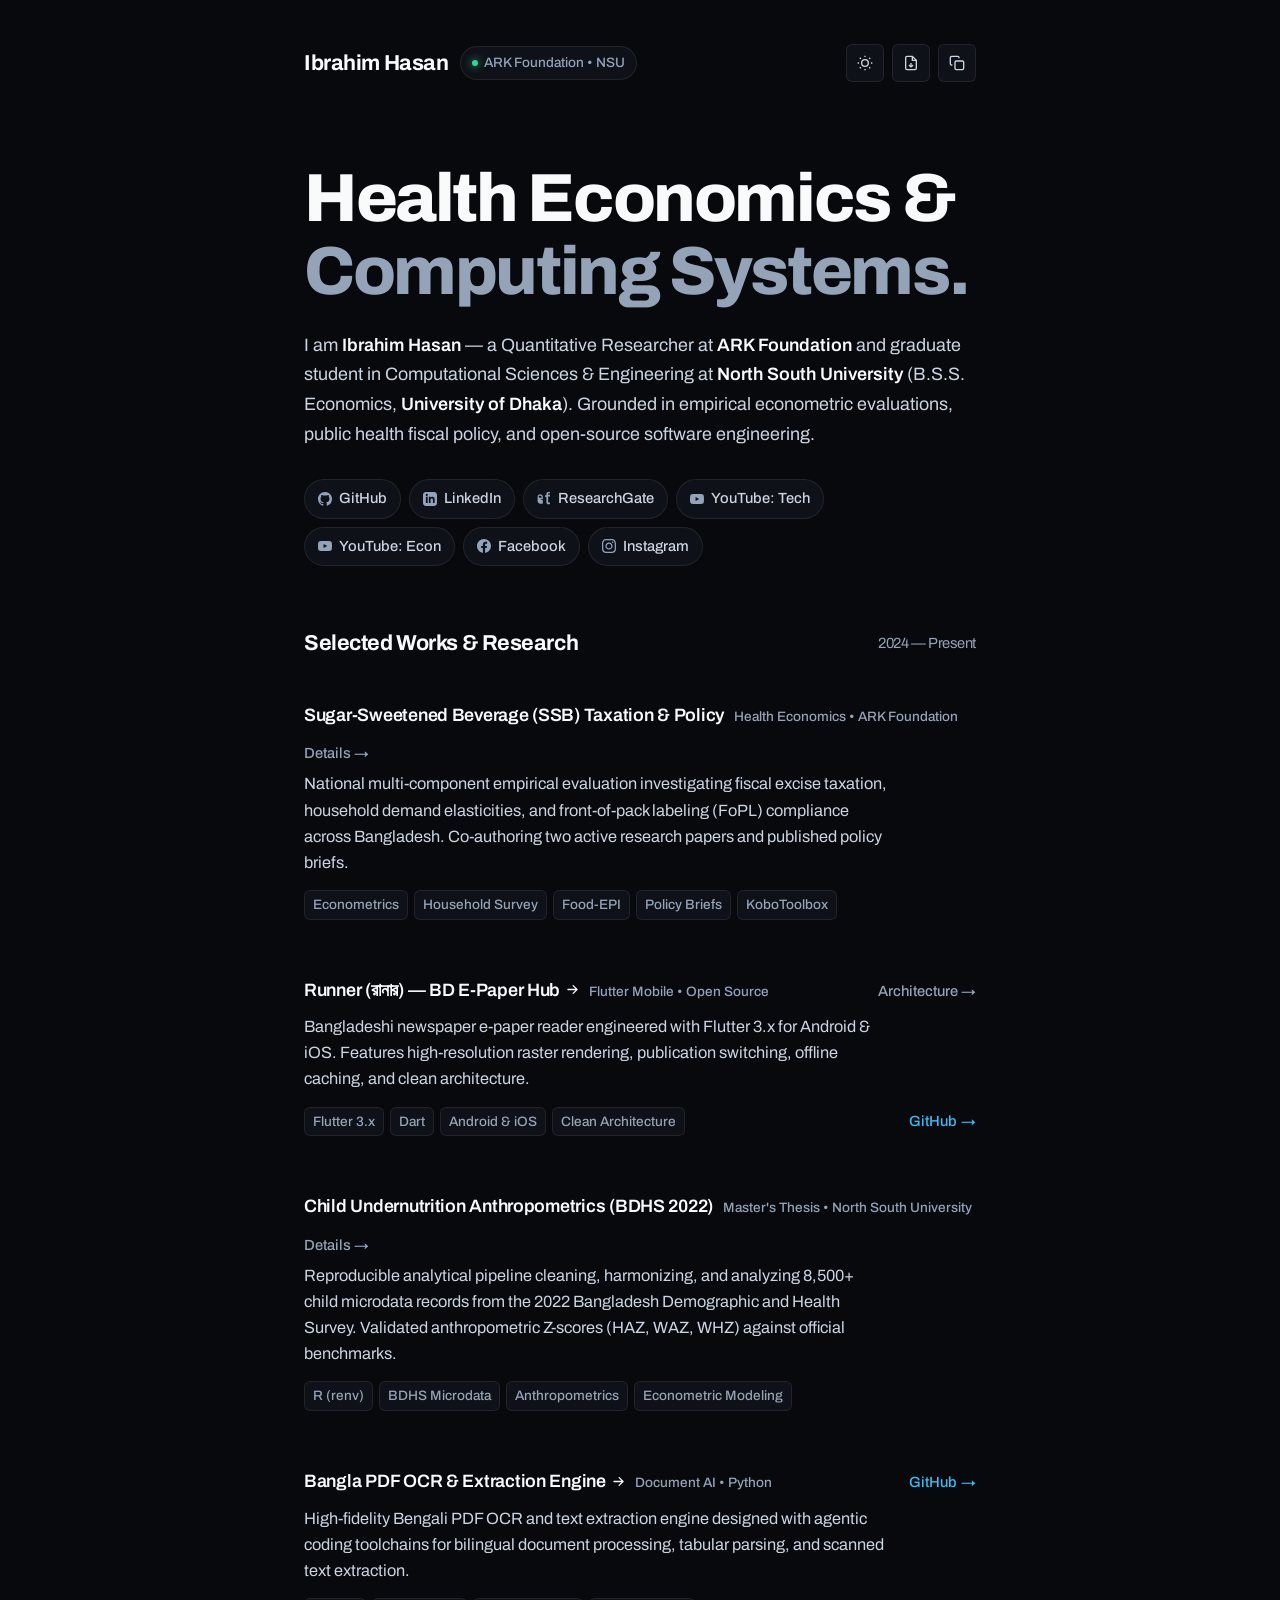
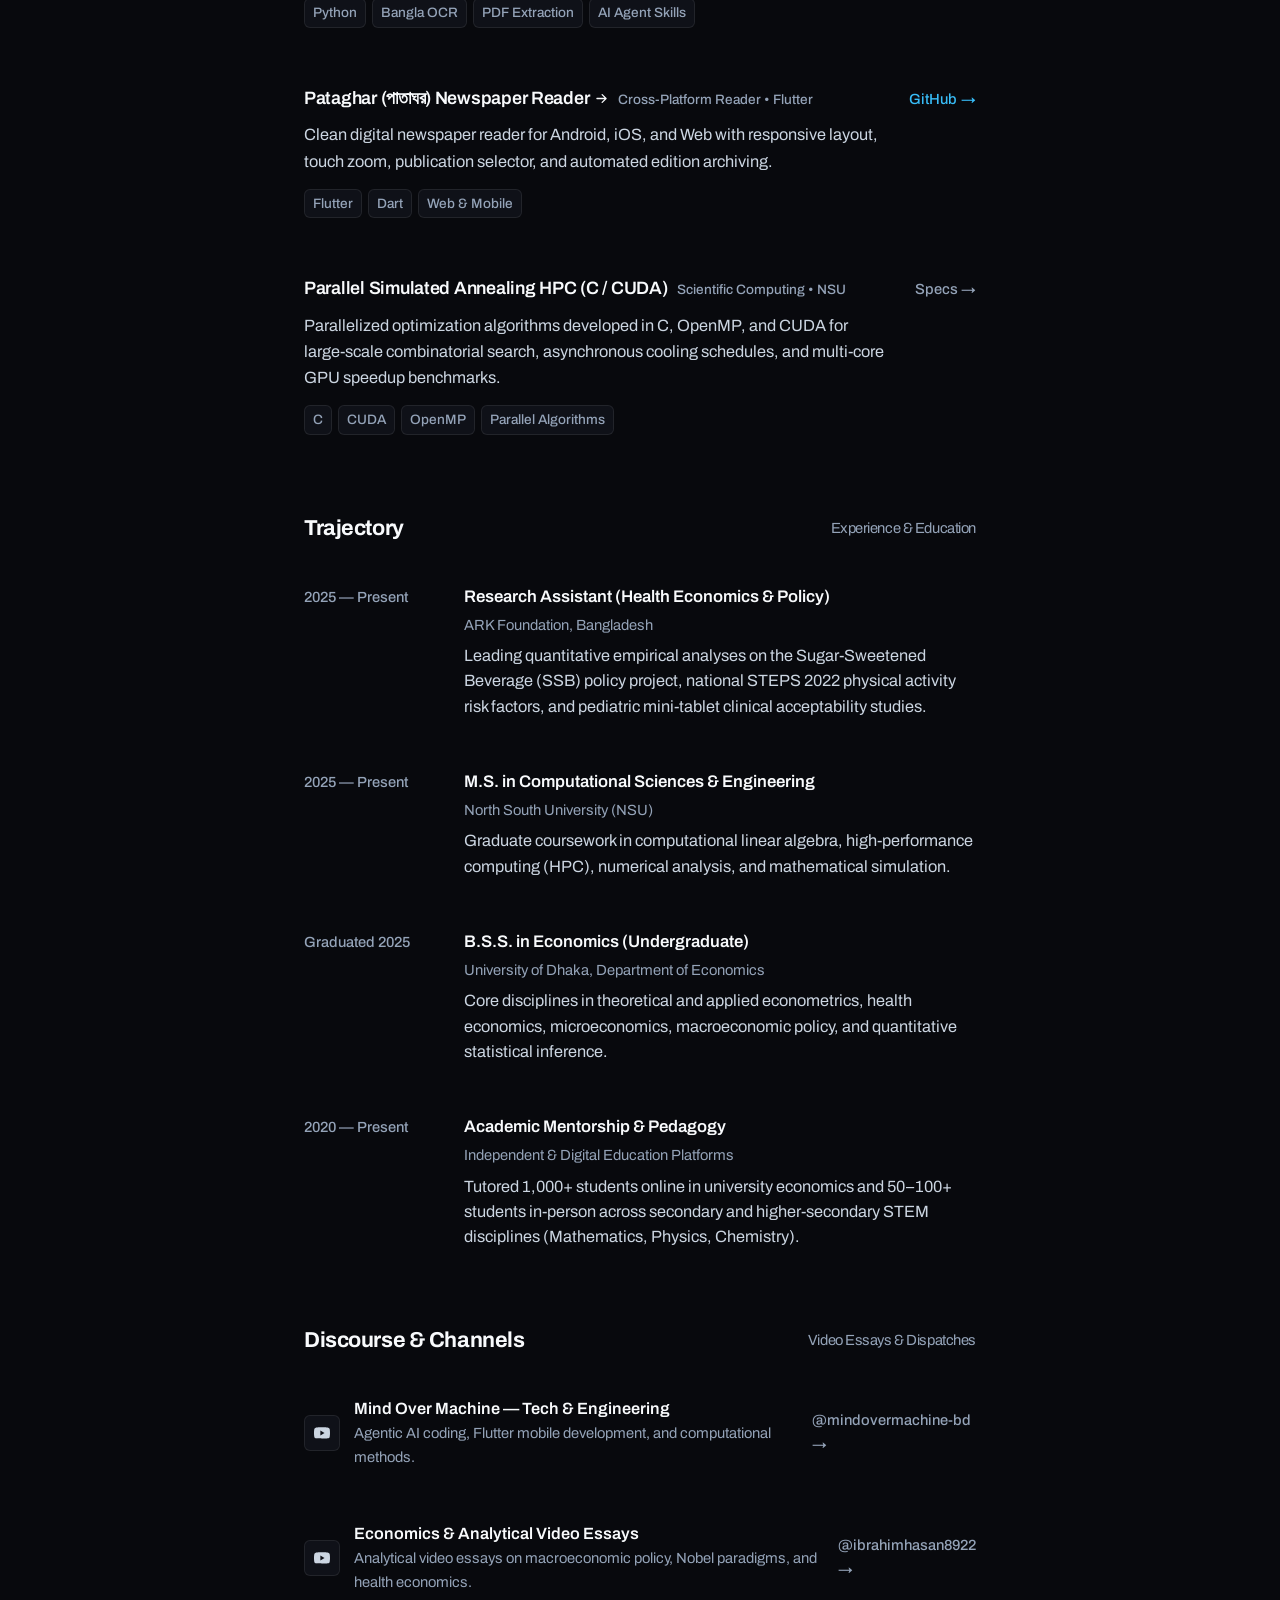
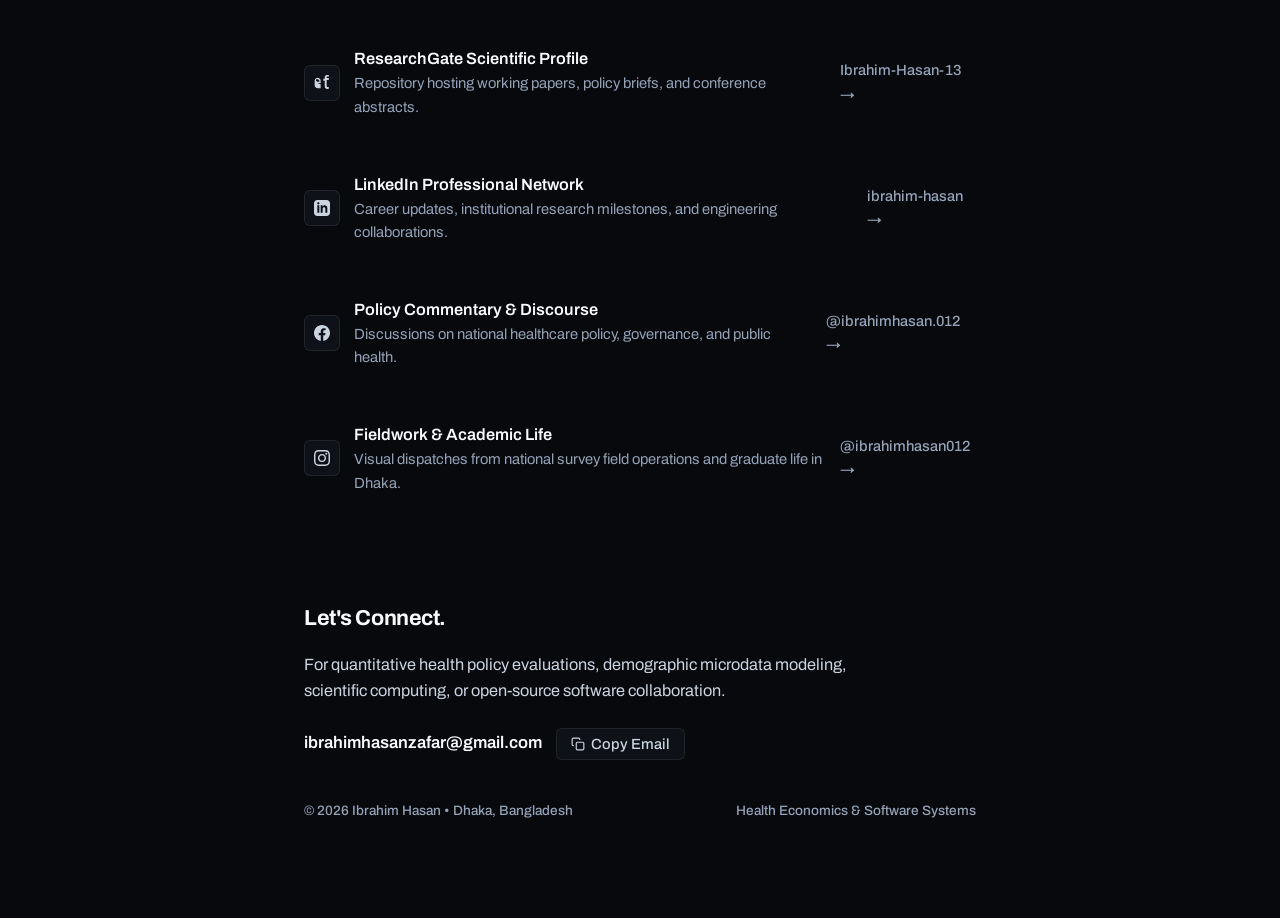
==== commit 7c289b3d: "feat: redesign portfolio to clinical minimal single-column layout without stock imagery" ====
--- a/index.html
+++ b/index.html
@@ -3,18 +3,17 @@
 <head>
   <meta charset="UTF-8">
   <meta name="viewport" content="width=device-width, initial-scale=1.0">
-  <title>Ibrahim Hasan — Health Economist & Software Systems Engineer</title>
-  <meta name="description" content="Portfolio of Ibrahim Hasan. Research Assistant at ARK Foundation, Master's student in Computational Sciences at North South University, and Economics graduate from University of Dhaka.">
+  <title>Ibrahim Hasan — Health Economist & Computational Systems Engineer</title>
+  <meta name="description" content="Ibrahim Hasan. Quantitative Health Researcher at ARK Foundation and M.S. Computational Sciences student at North South University. B.S.S. Economics from University of Dhaka.">
   <meta name="author" content="Ibrahim Hasan">
-  <meta name="keywords" content="Ibrahim Hasan, Health Economics, Public Health, Econometrics, Flutter Developer, Pataghar, Bangla PDF OCR, Bangladesh, BDHS, SSB Policy, HPC, North South University, University of Dhaka">
+  <meta name="keywords" content="Ibrahim Hasan, Health Economics, Public Health, Econometrics, Flutter Developer, Bangladesh, BDHS, SSB Policy, HPC, North South University, University of Dhaka">
   
   <!-- Open Graph -->
   <meta property="og:type" content="website">
-  <meta property="og:title" content="Ibrahim Hasan — Health Economist & Software Systems Engineer">
+  <meta property="og:title" content="Ibrahim Hasan — Health Economist & Computational Systems Engineer">
   <meta property="og:description" content="Empirical health policy, advanced computational methods, and production open-source software.">
-  <meta property="og:image" content="assets/bd_epaper_banner.png">
   
-  <!-- Typeface: Archivo (Dealt by Taste-Skill Dark-Room Direction) -->
+  <!-- Fonts -->
   <link rel="preconnect" href="https://fonts.googleapis.com">
   <link rel="preconnect" href="https://fonts.gstatic.com" crossorigin>
   <link href="https://fonts.googleapis.com/css2?family=Archivo:ital,wght@0,300;0,400;0,500;0,600;0,700;0,800;1,400&family=JetBrains+Mono:wght@400;500&display=swap" rel="stylesheet">
@@ -23,1323 +22,454 @@
   <link rel="stylesheet" href="css/style.css">
 </head>
 <body>
-  <!-- Top Navigation -->
-  <header class="site-header" id="site-header">
-    <div class="nav-container">
-      <a href="#hero" class="brand-link" aria-label="Ibrahim Hasan Home">
-        <span class="brand-mark">IH</span>
-        <span class="brand-name">Ibrahim Hasan</span>
-      </a>
-
-      <nav class="main-nav" id="main-nav" aria-label="Main Navigation">
-        <ul class="nav-list">
-          <li><a href="#about" class="nav-link">Focus</a></li>
-          <li><a href="#work" class="nav-link">Works</a></li>
-          <li><a href="#academics" class="nav-link">Academics</a></li>
-          <li><a href="#teaching" class="nav-link">Teaching</a></li>
-          <li><a href="#media" class="nav-link">Media</a></li>
-          <li><a href="#toolkit" class="nav-link">Toolkit</a></li>
-          <li><a href="#experience" class="nav-link">Experience</a></li>
-          <li><a href="#contact" class="nav-link">Contact</a></li>
-        </ul>
-      </nav>
-
-      <div class="nav-actions">
-        <!-- Theme Toggle -->
-        <button id="theme-toggle" class="theme-toggle-btn" aria-label="Toggle visual theme" title="Toggle dark/light theme">
-          <svg class="sun-icon" viewBox="0 0 24 24" width="18" height="18" fill="none" stroke="currentColor" stroke-width="2">
-            <circle cx="12" cy="12" r="5"></circle>
-            <line x1="12" y1="1" x2="12" y2="3"></line>
-            <line x1="12" y1="21" x2="12" y2="23"></line>
-            <line x1="4.22" y1="4.22" x2="5.64" y2="5.64"></line>
-            <line x1="18.36" y1="18.36" x2="19.78" y2="19.78"></line>
-            <line x1="1" y1="12" x2="3" y2="12"></line>
-            <line x1="21" y1="12" x2="23" y2="12"></line>
-            <line x1="4.22" y1="19.78" x2="5.64" y2="18.36"></line>
-            <line x1="18.36" y1="5.64" x2="19.78" y2="4.22"></line>
-          </svg>
-          <svg class="moon-icon" viewBox="0 0 24 24" width="18" height="18" fill="none" stroke="currentColor" stroke-width="2">
-            <path d="M21 12.79A9 9 0 1 1 11.21 3 7 7 0 0 0 21 12.79z"></path>
-          </svg>
-        </button>
-
-        <!-- Social & Academic Profile Icons in Header -->
-        <a href="https://github.com/ibrahimhasan0012" target="_blank" rel="noopener noreferrer" class="nav-social-btn" aria-label="GitHub Profile" title="GitHub Code Repositories">
-          <svg viewBox="0 0 24 24" width="18" height="18" fill="currentColor">
-            <path d="M12 0C5.37 0 0 5.37 0 12c0 5.31 3.435 9.795 8.205 11.385.6.105.825-.255.825-.57 0-.285-.015-1.23-.015-2.235-3.015.555-3.795-.735-4.035-1.41-.135-.345-.72-1.41-1.23-1.695-.42-.225-1.02-.78-.015-.795.945-.015 1.62.87 1.845 1.23 1.08 1.815 2.805 1.305 3.495.99.105-.78.42-1.305.765-1.605-2.67-.3-5.46-1.335-5.46-5.925 0-1.305.465-2.385 1.23-3.225-.12-.3-.54-1.53.12-3.18 0 0 1.005-.315 3.3 1.23.96-.27 1.98-.405 3-.405s2.04.135 3 .405c2.295-1.56 3.3-1.23 3.3-1.23.66 1.65.24 2.88.12 3.18.765.84 1.23 1.905 1.23 3.225 0 4.605-2.805 5.625-5.475 5.925.435.375.81 1.095.81 2.22 0 1.605-.015 2.895-.015 3.3 0 .315.225.69.825.57A12.02 12.02 0 0024 12c0-6.63-5.37-12-12-12z"/>
-          </svg>
-        </a>
-
-        <a href="https://www.linkedin.com/in/ibrahim-hasan-1492a7169/" target="_blank" rel="noopener noreferrer" class="nav-social-btn" aria-label="LinkedIn Profile" title="LinkedIn Professional Network">
-          <svg viewBox="0 0 24 24" width="18" height="18" fill="currentColor">
-            <path d="M19 0h-14c-2.761 0-5 2.239-5 5v14c0 2.761 2.239 5 5 5h14c2.762 0 5-2.239 5-5v-14c0-2.761-2.238-5-5-5zm-11 19h-3v-11h3v11zm-1.5-12.268c-.966 0-1.75-.79-1.75-1.764s.784-1.764 1.75-1.764 1.75.79 1.75 1.764-.783 1.764-1.75 1.764zm13.5 12.268h-3v-5.604c0-3.368-4-3.113-4 0v5.604h-3v-11h3v1.765c1.396-2.586 7-2.777 7 2.476v6.759z"/>
-          </svg>
-        </a>
-
-        <a href="https://www.researchgate.net/profile/Ibrahim-Hasan-13?ev=hdr_xprf" target="_blank" rel="noopener noreferrer" class="nav-social-btn" aria-label="ResearchGate Profile" title="ResearchGate Scientific Publications">
-          <svg viewBox="0 0 24 24" width="18" height="18" fill="currentColor">
-            <path d="M19.586 0c-.818 0-1.508.19-2.072.565-.563.377-.97.936-1.213 1.68-.101.313-.16.643-.18.99-.02.348-.03.71-.03 1.086v1.365h-2.185v2.855h2.185v8.57c0 1.25.32 2.213.96 2.89.64.676 1.58 1.014 2.82 1.014.86 0 1.64-.135 2.34-.405v-2.79c-.48.195-.98.293-1.5.293-.56 0-.98-.145-1.26-.435-.28-.29-.42-.775-.42-1.455v-8.683h3.18v-2.855h-3.18v-.93c0-.58.12-.99.36-1.23.24-.24.62-.36 1.14-.36.56 0 1.12.11 1.68.33v-2.82c-.64-.26-1.34-.39-2.1-.39zM5.5 4C3.015 4 1 6.015 1 8.5v7C1 17.985 3.015 20 5.5 20h3.5a1 1 0 001-1v-4.5a1 1 0 00-1-1H6.5v-1H9a1 1 0 001-1V8.5C10 6.015 7.985 4 5.5 4zm0 2.5c1.38 0 2.5 1.12 2.5 2.5v1H5.5c-1.38 0-2.5-1.12-2.5-2.5S4.12 6.5 5.5 6.5z"/>
-          </svg>
-        </a>
-
-        <a href="assets/Ibrahim_Hasan_CV.pdf" target="_blank" rel="noopener noreferrer" class="btn btn-sm btn-outline" title="Download Updated Curriculum Vitae">
-          <svg viewBox="0 0 24 24" width="14" height="14" fill="none" stroke="currentColor" stroke-width="2">
-            <path d="M21 15v4a2 2 0 0 1-2 2H5a2 2 0 0 1-2-2v-4"></path>
-            <polyline points="7 10 12 15 17 10"></polyline>
-            <line x1="12" y1="15" x2="12" y2="3"></line>
-          </svg>
-          <span>CV</span>
-        </a>
-
-        <a href="#contact" class="btn btn-sm btn-primary">Connect</a>
-
-        <!-- Mobile Menu Toggle -->
-        <button id="mobile-menu-btn" class="mobile-menu-toggle" aria-label="Toggle navigation menu">
-          <span></span>
-          <span></span>
-          <span></span>
-        </button>
-      </div>
-    </div>
-  </header>
-
-  <main>
-    <!-- Hero Section -->
-    <section class="hero-section" id="hero">
-      <div class="container hero-content">
-        <div class="hero-badge-wrap">
-          <span class="status-indicator"></span>
-          <span class="status-label">Research Assistant at ARK Foundation • MS Student at North South University</span>
-        </div>
-
-        <h1 class="hero-title">
-          Health Economics & <br>
-          <span class="text-highlight">Applied Systems.</span>
-        </h1>
-
-        <p class="hero-lead">
-          I am <strong>Ibrahim Hasan</strong> — a Quantitative Researcher and Software Developer based in Dhaka. 
-          Holding a <strong>B.S.S. in Economics from the University of Dhaka (2025)</strong> and currently pursuing an 
-          <strong>M.S. in Computational Sciences at North South University</strong>, I work at <strong>ARK Foundation</strong> 
-          conducting national food policy evaluations, demographic microdata modeling, and high-performance computing.
-        </p>
-
-        <div class="hero-actions">
-          <a href="#work" class="btn btn-lg btn-primary">
-            <span>Explore Research & Works</span>
-            <svg viewBox="0 0 20 20" width="16" height="16" fill="currentColor">
-              <path fill-rule="evenodd" d="M10.293 3.293a1 1 0 011.414 0l6 6a1 1 0 010 1.414l-6 6a1 1 0 01-1.414-1.414L14.586 11H3a1 1 0 110-2h11.586l-4.293-4.293a1 1 0 010-1.414z" clip-rule="evenodd"/>
+  <div class="app-container">
+    <!-- Top Header -->
+    <header class="site-header">
+      <div class="header-row">
+        <div class="brand-wrap">
+          <span class="brand-name">Ibrahim Hasan</span>
+          <div class="status-pill">
+            <span class="status-dot"></span>
+            <span>ARK Foundation • NSU</span>
+          </div>
+        </div>
+
+        <div class="header-actions">
+          <!-- Theme Toggle -->
+          <button id="theme-toggle" class="icon-btn" aria-label="Toggle visual theme" title="Toggle dark/light theme">
+            <svg class="sun-icon" viewBox="0 0 24 24" width="16" height="16" fill="none" stroke="currentColor" stroke-width="2">
+              <circle cx="12" cy="12" r="5"></circle>
+              <line x1="12" y1="1" x2="12" y2="3"></line>
+              <line x1="12" y1="21" x2="12" y2="23"></line>
+              <line x1="4.22" y1="4.22" x2="5.64" y2="5.64"></line>
+              <line x1="18.36" y1="18.36" x2="19.78" y2="19.78"></line>
+              <line x1="1" y1="12" x2="3" y2="12"></line>
+              <line x1="21" y1="12" x2="23" y2="12"></line>
+              <line x1="4.22" y1="19.78" x2="5.64" y2="18.36"></line>
+              <line x1="18.36" y1="5.64" x2="19.78" y2="4.22"></line>
             </svg>
-          </a>
-          <a href="assets/Ibrahim_Hasan_CV.pdf" target="_blank" rel="noopener noreferrer" class="btn btn-lg btn-secondary" title="View & Download Curriculum Vitae">
+            <svg class="moon-icon" viewBox="0 0 24 24" width="16" height="16" fill="none" stroke="currentColor" stroke-width="2">
+              <path d="M21 12.79A9 9 0 1 1 11.21 3 7 7 0 0 0 21 12.79z"></path>
+            </svg>
+          </button>
+
+          <!-- CV Download -->
+          <a href="assets/Ibrahim_Hasan_CV.pdf" target="_blank" rel="noopener noreferrer" class="icon-btn" title="Download CV (PDF)" aria-label="Download Curriculum Vitae">
             <svg viewBox="0 0 24 24" width="16" height="16" fill="none" stroke="currentColor" stroke-width="2">
               <path d="M14 2H6a2 2 0 0 0-2 2v16a2 2 0 0 0 2 2h12a2 2 0 0 0 2-2V8z"></path>
               <polyline points="14 2 14 8 20 8"></polyline>
-              <line x1="16" y1="13" x2="8" y2="13"></line>
-              <line x1="16" y1="17" x2="8" y2="17"></line>
-              <polyline points="10 9 9 9 8 9"></polyline>
+              <line x1="12" y1="18" x2="12" y2="12"></line>
+              <line x1="9" y1="15" x2="12" y2="18"></line>
+              <line x1="15" y1="15" x2="12" y2="18"></line>
             </svg>
-            <span>Download CV (PDF)</span>
-          </a>
-          <button id="copy-email-hero-btn" class="btn btn-lg btn-secondary copy-email-btn" data-email="ibrahimhasanzafar@gmail.com">
+          </a>
+
+          <!-- Email Copy -->
+          <button class="icon-btn copy-email-btn" data-email="ibrahimhasanzafar@gmail.com" title="Copy Email Address" aria-label="Copy Email Address">
             <svg viewBox="0 0 24 24" width="16" height="16" fill="none" stroke="currentColor" stroke-width="2">
               <rect x="9" y="9" width="13" height="13" rx="2" ry="2"></rect>
               <path d="M5 15H4a2 2 0 0 1-2-2V4a2 2 0 0 1 2-2h9a2 2 0 0 1 2 2v1"></path>
             </svg>
-            <span class="btn-text">Copy Email</span>
           </button>
         </div>
-
-        <!-- Metrics Strip (Full Ink, Tabular Numerals) -->
-        <div class="metrics-grid">
-          <div class="metric-item">
-            <div class="metric-value">10+</div>
-            <div class="metric-label">Health Policy & Empirical Projects</div>
-          </div>
-          <div class="metric-item">
-            <div class="metric-value">7+</div>
-            <div class="metric-label">Public Repositories on GitHub</div>
-          </div>
-          <div class="metric-item">
-            <div class="metric-value">1,000+</div>
-            <div class="metric-label">Students Tutored & Mentored</div>
-          </div>
-          <div class="metric-item">
-            <div class="metric-value">8,500+</div>
-            <div class="metric-label">BDHS Microdata Records Modeled</div>
-          </div>
-        </div>
-
-        <!-- Direct Social & Academic Channel Quick-Bar -->
-        <div class="hero-channel-links" aria-label="Social and Academic Profiles">
-          <a href="https://github.com/ibrahimhasan0012" target="_blank" rel="noopener noreferrer" class="channel-pill" title="GitHub Code Repositories">
+      </div>
+    </header>
+
+    <main>
+      <!-- Hero / Bio -->
+      <section class="hero-section" id="hero">
+        <h1 class="hero-title">
+          Health Economics &amp; <br>
+          <span class="text-muted">Computing Systems.</span>
+        </h1>
+
+        <p class="hero-bio">
+          I am <strong>Ibrahim Hasan</strong> — a Quantitative Researcher at <strong>ARK Foundation</strong> and graduate student in Computational Sciences &amp; Engineering at <strong>North South University</strong> (B.S.S. Economics, <strong>University of Dhaka</strong>). Grounded in empirical econometric evaluations, public health fiscal policy, and open-source software engineering.
+        </p>
+
+        <!-- Verified Quick Platform Links Strip -->
+        <div class="platform-links-strip">
+          <a href="https://github.com/ibrahimhasan0012" target="_blank" rel="noopener noreferrer" class="platform-pill" title="GitHub Code Repositories">
             <svg viewBox="0 0 24 24" width="14" height="14" fill="currentColor"><path d="M12 0C5.37 0 0 5.37 0 12c0 5.31 3.435 9.795 8.205 11.385.6.105.825-.255.825-.57 0-.285-.015-1.23-.015-2.235-3.015.555-3.795-.735-4.035-1.41-.135-.345-.72-1.41-1.23-1.695-.42-.225-1.02-.78-.015-.795.945-.015 1.62.87 1.845 1.23 1.08 1.815 2.805 1.305 3.495.99.105-.78.42-1.305.765-1.605-2.67-.3-5.46-1.335-5.46-5.925 0-1.305.465-2.385 1.23-3.225-.12-.3-.54-1.53.12-3.18 0 0 1.005-.315 3.3 1.23.96-.27 1.98-.405 3-.405s2.04.135 3 .405c2.295-1.56 3.3-1.23 3.3-1.23.66 1.65.24 2.88.12 3.18.765.84 1.23 1.905 1.23 3.225 0 4.605-2.805 5.625-5.475 5.925.435.375.81 1.095.81 2.22 0 1.605-.015 2.895-.015 3.3 0 .315.225.69.825.57A12.02 12.02 0 0024 12c0-6.63-5.37-12-12-12z"/></svg>
             <span>GitHub</span>
           </a>
-          <a href="https://www.linkedin.com/in/ibrahim-hasan-1492a7169/" target="_blank" rel="noopener noreferrer" class="channel-pill" title="LinkedIn Professional Network">
+          <a href="https://www.linkedin.com/in/ibrahim-hasan-1492a7169/" target="_blank" rel="noopener noreferrer" class="platform-pill" title="LinkedIn Professional Network">
             <svg viewBox="0 0 24 24" width="14" height="14" fill="currentColor"><path d="M19 0h-14c-2.761 0-5 2.239-5 5v14c0 2.761 2.239 5 5 5h14c2.762 0 5-2.239 5-5v-14c0-2.761-2.238-5-5-5zm-11 19h-3v-11h3v11zm-1.5-12.268c-.966 0-1.75-.79-1.75-1.764s.784-1.764 1.75-1.764 1.75.79 1.75 1.764-.783 1.764-1.75 1.764zm13.5 12.268h-3v-5.604c0-3.368-4-3.113-4 0v5.604h-3v-11h3v1.765c1.396-2.586 7-2.777 7 2.476v6.759z"/></svg>
             <span>LinkedIn</span>
           </a>
-          <a href="https://www.researchgate.net/profile/Ibrahim-Hasan-13?ev=hdr_xprf" target="_blank" rel="noopener noreferrer" class="channel-pill" title="ResearchGate Scientific Publications">
+          <a href="https://www.researchgate.net/profile/Ibrahim-Hasan-13?ev=hdr_xprf" target="_blank" rel="noopener noreferrer" class="platform-pill" title="ResearchGate Scientific Publications">
             <svg viewBox="0 0 24 24" width="14" height="14" fill="currentColor"><path d="M19.586 0c-.818 0-1.508.19-2.072.565-.563.377-.97.936-1.213 1.68-.101.313-.16.643-.18.99-.02.348-.03.71-.03 1.086v1.365h-2.185v2.855h2.185v8.57c0 1.25.32 2.213.96 2.89.64.676 1.58 1.014 2.82 1.014.86 0 1.64-.135 2.34-.405v-2.79c-.48.195-.98.293-1.5.293-.56 0-.98-.145-1.26-.435-.28-.29-.42-.775-.42-1.455v-8.683h3.18v-2.855h-3.18v-.93c0-.58.12-.99.36-1.23.24-.24.62-.36 1.14-.36.56 0 1.12.11 1.68.33v-2.82c-.64-.26-1.34-.39-2.1-.39zM5.5 4C3.015 4 1 6.015 1 8.5v7C1 17.985 3.015 20 5.5 20h3.5a1 1 0 001-1v-4.5a1 1 0 00-1-1H6.5v-1H9a1 1 0 001-1V8.5C10 6.015 7.985 4 5.5 4zm0 2.5c1.38 0 2.5 1.12 2.5 2.5v1H5.5c-1.38 0-2.5-1.12-2.5-2.5S4.12 6.5 5.5 6.5z"/></svg>
             <span>ResearchGate</span>
           </a>
-          <a href="https://www.youtube.com/@mindovermachine-bd" target="_blank" rel="noopener noreferrer" class="channel-pill" title="Mind Over Machine (Tech Channel)">
+          <a href="https://www.youtube.com/@mindovermachine-bd" target="_blank" rel="noopener noreferrer" class="platform-pill" title="Mind Over Machine (Tech Channel)">
             <svg viewBox="0 0 24 24" width="14" height="14" fill="currentColor"><path d="M23.498 6.186a3.016 3.016 0 0 0-2.122-2.136C19.505 3.545 12 3.545 12 3.545s-7.505 0-9.377.505A3.017 3.017 0 0 0 .502 6.186C0 8.07 0 12 0 12s0 3.93.502 5.814a3.016 3.016 0 0 0 2.122 2.136c1.871.505 9.376.505 9.376.505s7.505 0 9.377-.505a3.015 3.015 0 0 0 2.122-2.136C24 15.93 24 12 24 12s0-3.93-.502-5.814zM9.545 15.568V8.432L15.818 12l-6.273 3.568z"/></svg>
             <span>YouTube: Tech</span>
           </a>
-          <a href="https://www.youtube.com/@ibrahimhasan8922" target="_blank" rel="noopener noreferrer" class="channel-pill" title="Ibrahim Hasan (Economics Channel)">
+          <a href="https://www.youtube.com/@ibrahimhasan8922" target="_blank" rel="noopener noreferrer" class="platform-pill" title="Ibrahim Hasan (Economics Channel)">
             <svg viewBox="0 0 24 24" width="14" height="14" fill="currentColor"><path d="M23.498 6.186a3.016 3.016 0 0 0-2.122-2.136C19.505 3.545 12 3.545 12 3.545s-7.505 0-9.377.505A3.017 3.017 0 0 0 .502 6.186C0 8.07 0 12 0 12s0 3.93.502 5.814a3.016 3.016 0 0 0 2.122 2.136c1.871.505 9.376.505 9.376.505s7.505 0 9.377-.505a3.015 3.015 0 0 0 2.122-2.136C24 15.93 24 12 24 12s0-3.93-.502-5.814zM9.545 15.568V8.432L15.818 12l-6.273 3.568z"/></svg>
             <span>YouTube: Econ</span>
           </a>
-          <a href="https://www.facebook.com/ibrahimhasan.012/" target="_blank" rel="noopener noreferrer" class="channel-pill" title="Facebook Community">
+          <a href="https://www.facebook.com/ibrahimhasan.012/" target="_blank" rel="noopener noreferrer" class="platform-pill" title="Facebook Profile">
             <svg viewBox="0 0 24 24" width="14" height="14" fill="currentColor"><path d="M24 12.073c0-6.627-5.373-12-12-12s-12 5.373-12 12c0 5.99 4.388 10.954 10.125 11.854v-8.385H7.078v-3.47h3.047V9.43c0-3.007 1.792-4.669 4.533-4.669 1.312 0 2.686.235 2.686.235v2.953H15.83c-1.491 0-1.956.925-1.956 1.874v2.25h3.328l-.532 3.47h-2.796v8.385C19.612 23.027 24 18.062 24 12.073z"/></svg>
             <span>Facebook</span>
           </a>
-          <a href="https://www.instagram.com/ibrahimhasan012/" target="_blank" rel="noopener noreferrer" class="channel-pill" title="Instagram Visual Notes">
+          <a href="https://www.instagram.com/ibrahimhasan012/" target="_blank" rel="noopener noreferrer" class="platform-pill" title="Instagram Profile">
             <svg viewBox="0 0 24 24" width="14" height="14" fill="currentColor"><path d="M12 2.163c3.204 0 3.584.012 4.85.07 3.252.148 4.771 1.691 4.919 4.919.058 1.265.069 1.645.069 4.849 0 3.205-.012 3.584-.069 4.849-.149 3.225-1.664 4.771-4.919 4.919-1.266.058-1.644.07-4.85.07-3.204 0-3.584-.012-4.849-.07-3.26-.149-4.771-1.699-4.919-4.92-.058-1.265-.07-1.644-.07-4.849 0-3.204.013-3.583.07-4.849.149-3.227 1.664-4.771 4.919-4.919 1.266-.057 1.645-.069 4.849-.069zm0-2.163c-3.259 0-3.667.014-4.947.072-4.358.2-6.78 2.618-6.98 6.98-.059 1.281-.073 1.689-.073 4.948 0 3.259.014 3.668.072 4.948.2 4.358 2.618 6.78 6.98 6.98 1.281.058 1.689.072 4.948.072 3.259 0 3.668-.014 4.948-.072 4.354-.2 6.782-2.618 6.979-6.98.059-1.28.073-1.689.073-4.948 0-3.259-.014-3.667-.072-4.947-.196-4.354-2.617-6.78-6.979-6.98-1.281-.059-1.69-.073-4.949-.073zm0 5.838c-3.403 0-6.162 2.759-6.162 6.162s2.759 6.163 6.162 6.163 6.162-2.759 6.162-6.163c0-3.403-2.759-6.162-6.162-6.162zm0 10.162c-2.209 0-4-1.79-4-4 0-2.209 1.791-4 4-4s4 1.791 4 4c0 2.21-1.791 4-4 4zm6.406-11.845c-.796 0-1.441.645-1.441 1.44s.645 1.44 1.441 1.44c.795 0 1.439-.645 1.439-1.44s-.644-1.44-1.439-1.44z"/></svg>
             <span>Instagram</span>
           </a>
         </div>
-      </div>
-    </section>
-
-    <!-- Dual-Track Focus (About) -->
-    <section class="section about-section" id="about">
-      <div class="container">
-        <div class="section-header">
-          <h2 class="section-title">The Intersection of Policy & Engineering</h2>
-          <p class="section-subtitle">
-            Grounded in empirical econometrics and quantitative health policy at ARK Foundation, combined with advanced graduate computational mathematics and mobile software development.
+      </section>
+
+      <!-- Selected Works & Research (Quiet List Layout) -->
+      <section class="content-section" id="works">
+        <h2 class="section-label">
+          <span>Selected Works &amp; Research</span>
+          <span class="section-label-sub">2024 — Present</span>
+        </h2>
+
+        <div class="quiet-list">
+          <!-- Item 1: Sugar-Sweetened Beverage (SSB) Project -->
+          <article class="quiet-item">
+            <div class="item-header">
+              <div class="item-title-group">
+                <h3 class="item-title">Sugar-Sweetened Beverage (SSB) Taxation &amp; Policy</h3>
+                <span class="item-tag">Health Economics • ARK Foundation</span>
+              </div>
+              <button class="details-trigger open-modal-btn" data-modal="modal-ssb">Details &rarr;</button>
+            </div>
+            <p class="item-desc">
+              National multi-component empirical evaluation investigating fiscal excise taxation, household demand elasticities, and front-of-pack labeling (FoPL) compliance across Bangladesh. Co-authoring two active research papers and published policy briefs.
+            </p>
+            <div class="item-footer">
+              <div class="item-tech-row">
+                <span class="tech-dot-label">Econometrics</span>
+                <span class="tech-dot-label">Household Survey</span>
+                <span class="tech-dot-label">Food-EPI</span>
+                <span class="tech-dot-label">Policy Briefs</span>
+                <span class="tech-dot-label">KoboToolbox</span>
+              </div>
+            </div>
+          </article>
+
+          <!-- Item 2: Runner (রানার) — BD E-Paper Hub -->
+          <article class="quiet-item">
+            <div class="item-header">
+              <div class="item-title-group">
+                <h3 class="item-title">
+                  <a href="https://github.com/ibrahimhasan0012/runner-epaper" target="_blank" rel="noopener noreferrer" class="item-title-link">
+                    <span>Runner (রানার) — BD E-Paper Hub</span>
+                    <svg viewBox="0 0 20 20" width="13" height="13" fill="currentColor"><path fill-rule="evenodd" d="M10.293 3.293a1 1 0 011.414 0l6 6a1 1 0 010 1.414l-6 6a1 1 0 01-1.414-1.414L14.586 11H3a1 1 0 110-2h11.586l-4.293-4.293a1 1 0 010-1.414z" clip-rule="evenodd"/></svg>
+                  </a>
+                </h3>
+                <span class="item-tag">Flutter Mobile • Open Source</span>
+              </div>
+              <div class="item-actions">
+                <button class="details-trigger open-modal-btn" data-modal="modal-bdepaper">Architecture &rarr;</button>
+              </div>
+            </div>
+            <p class="item-desc">
+              Bangladeshi newspaper e-paper reader engineered with Flutter 3.x for Android &amp; iOS. Features high-resolution raster rendering, publication switching, offline caching, and clean architecture.
+            </p>
+            <div class="item-footer">
+              <div class="item-tech-row">
+                <span class="tech-dot-label">Flutter 3.x</span>
+                <span class="tech-dot-label">Dart</span>
+                <span class="tech-dot-label">Android &amp; iOS</span>
+                <span class="tech-dot-label">Clean Architecture</span>
+              </div>
+              <a href="https://github.com/ibrahimhasan0012/runner-epaper" target="_blank" rel="noopener noreferrer" class="link-btn">
+                <span>GitHub</span> &rarr;
+              </a>
+            </div>
+          </article>
+
+          <!-- Item 3: Child Undernutrition Thesis -->
+          <article class="quiet-item">
+            <div class="item-header">
+              <div class="item-title-group">
+                <h3 class="item-title">Child Undernutrition Anthropometrics (BDHS 2022)</h3>
+                <span class="item-tag">Master's Thesis • North South University</span>
+              </div>
+              <button class="details-trigger open-modal-btn" data-modal="modal-child-nutrition">Details &rarr;</button>
+            </div>
+            <p class="item-desc">
+              Reproducible analytical pipeline cleaning, harmonizing, and analyzing 8,500+ child microdata records from the 2022 Bangladesh Demographic and Health Survey. Validated anthropometric Z-scores (HAZ, WAZ, WHZ) against official benchmarks.
+            </p>
+            <div class="item-footer">
+              <div class="item-tech-row">
+                <span class="tech-dot-label">R (renv)</span>
+                <span class="tech-dot-label">BDHS Microdata</span>
+                <span class="tech-dot-label">Anthropometrics</span>
+                <span class="tech-dot-label">Econometric Modeling</span>
+              </div>
+            </div>
+          </article>
+
+          <!-- Item 4: Bangla PDF OCR Engine -->
+          <article class="quiet-item">
+            <div class="item-header">
+              <div class="item-title-group">
+                <h3 class="item-title">
+                  <a href="https://github.com/ibrahimhasan0012/bangla-pdf-processor" target="_blank" rel="noopener noreferrer" class="item-title-link">
+                    <span>Bangla PDF OCR &amp; Extraction Engine</span>
+                    <svg viewBox="0 0 20 20" width="13" height="13" fill="currentColor"><path fill-rule="evenodd" d="M10.293 3.293a1 1 0 011.414 0l6 6a1 1 0 010 1.414l-6 6a1 1 0 01-1.414-1.414L14.586 11H3a1 1 0 110-2h11.586l-4.293-4.293a1 1 0 010-1.414z" clip-rule="evenodd"/></svg>
+                  </a>
+                </h3>
+                <span class="item-tag">Document AI • Python</span>
+              </div>
+              <a href="https://github.com/ibrahimhasan0012/bangla-pdf-processor" target="_blank" rel="noopener noreferrer" class="link-btn">
+                <span>GitHub</span> &rarr;
+              </a>
+            </div>
+            <p class="item-desc">
+              High-fidelity Bengali PDF OCR and text extraction engine designed with agentic coding toolchains for bilingual document processing, tabular parsing, and scanned text extraction.
+            </p>
+            <div class="item-footer">
+              <div class="item-tech-row">
+                <span class="tech-dot-label">Python</span>
+                <span class="tech-dot-label">Bangla OCR</span>
+                <span class="tech-dot-label">PDF Extraction</span>
+                <span class="tech-dot-label">AI Agent Skills</span>
+              </div>
+            </div>
+          </article>
+
+          <!-- Item 5: Pataghar (পাতাঘর) Newspaper Reader -->
+          <article class="quiet-item">
+            <div class="item-header">
+              <div class="item-title-group">
+                <h3 class="item-title">
+                  <a href="https://github.com/ibrahimhasan0012/pataghar" target="_blank" rel="noopener noreferrer" class="item-title-link">
+                    <span>Pataghar (পাতাঘর) Newspaper Reader</span>
+                    <svg viewBox="0 0 20 20" width="13" height="13" fill="currentColor"><path fill-rule="evenodd" d="M10.293 3.293a1 1 0 011.414 0l6 6a1 1 0 010 1.414l-6 6a1 1 0 01-1.414-1.414L14.586 11H3a1 1 0 110-2h11.586l-4.293-4.293a1 1 0 010-1.414z" clip-rule="evenodd"/></svg>
+                  </a>
+                </h3>
+                <span class="item-tag">Cross-Platform Reader • Flutter</span>
+              </div>
+              <a href="https://github.com/ibrahimhasan0012/pataghar" target="_blank" rel="noopener noreferrer" class="link-btn">
+                <span>GitHub</span> &rarr;
+              </a>
+            </div>
+            <p class="item-desc">
+              Clean digital newspaper reader for Android, iOS, and Web with responsive layout, touch zoom, publication selector, and automated edition archiving.
+            </p>
+            <div class="item-footer">
+              <div class="item-tech-row">
+                <span class="tech-dot-label">Flutter</span>
+                <span class="tech-dot-label">Dart</span>
+                <span class="tech-dot-label">Web &amp; Mobile</span>
+              </div>
+            </div>
+          </article>
+
+          <!-- Item 6: Parallel Simulated Annealing HPC -->
+          <article class="quiet-item">
+            <div class="item-header">
+              <div class="item-title-group">
+                <h3 class="item-title">Parallel Simulated Annealing HPC (C / CUDA)</h3>
+                <span class="item-tag">Scientific Computing • NSU</span>
+              </div>
+              <button class="details-trigger open-modal-btn" data-modal="modal-hpc">Specs &rarr;</button>
+            </div>
+            <p class="item-desc">
+              Parallelized optimization algorithms developed in C, OpenMP, and CUDA for large-scale combinatorial search, asynchronous cooling schedules, and multi-core GPU speedup benchmarks.
+            </p>
+            <div class="item-footer">
+              <div class="item-tech-row">
+                <span class="tech-dot-label">C</span>
+                <span class="tech-dot-label">CUDA</span>
+                <span class="tech-dot-label">OpenMP</span>
+                <span class="tech-dot-label">Parallel Algorithms</span>
+              </div>
+            </div>
+          </article>
+        </div>
+      </section>
+
+      <!-- Trajectory (Experience & Education) -->
+      <section class="content-section" id="trajectory">
+        <h2 class="section-label">
+          <span>Trajectory</span>
+          <span class="section-label-sub">Experience &amp; Education</span>
+        </h2>
+
+        <div class="trajectory-list">
+          <!-- Role 1 -->
+          <div class="trajectory-item">
+            <span class="trajectory-period">2025 — Present</span>
+            <div>
+              <h3 class="trajectory-role">Research Assistant (Health Economics &amp; Policy)</h3>
+              <div class="trajectory-org">ARK Foundation, Bangladesh</div>
+              <p class="trajectory-desc">
+                Leading quantitative empirical analyses on the Sugar-Sweetened Beverage (SSB) policy project, national STEPS 2022 physical activity risk factors, and pediatric mini-tablet clinical acceptability studies.
+              </p>
+            </div>
+          </div>
+
+          <!-- Role 2 -->
+          <div class="trajectory-item">
+            <span class="trajectory-period">2025 — Present</span>
+            <div>
+              <h3 class="trajectory-role">M.S. in Computational Sciences &amp; Engineering</h3>
+              <div class="trajectory-org">North South University (NSU)</div>
+              <p class="trajectory-desc">
+                Graduate coursework in computational linear algebra, high-performance computing (HPC), numerical analysis, and mathematical simulation.
+              </p>
+            </div>
+          </div>
+
+          <!-- Role 3 -->
+          <div class="trajectory-item">
+            <span class="trajectory-period">Graduated 2025</span>
+            <div>
+              <h3 class="trajectory-role">B.S.S. in Economics (Undergraduate)</h3>
+              <div class="trajectory-org">University of Dhaka, Department of Economics</div>
+              <p class="trajectory-desc">
+                Core disciplines in theoretical and applied econometrics, health economics, microeconomics, macroeconomic policy, and quantitative statistical inference.
+              </p>
+            </div>
+          </div>
+
+          <!-- Role 4 -->
+          <div class="trajectory-item">
+            <span class="trajectory-period">2020 — Present</span>
+            <div>
+              <h3 class="trajectory-role">Academic Mentorship &amp; Pedagogy</h3>
+              <div class="trajectory-org">Independent &amp; Digital Education Platforms</div>
+              <p class="trajectory-desc">
+                Tutored 1,000+ students online in university economics and 50–100+ students in-person across secondary and higher-secondary STEM disciplines (Mathematics, Physics, Chemistry).
+              </p>
+            </div>
+          </div>
+        </div>
+      </section>
+
+      <!-- Public Channels & Writing -->
+      <section class="content-section" id="channels">
+        <h2 class="section-label">
+          <span>Discourse &amp; Channels</span>
+          <span class="section-label-sub">Video Essays &amp; Dispatches</span>
+        </h2>
+
+        <div class="quiet-list">
+          <!-- Channel 1: YouTube Tech -->
+          <a href="https://www.youtube.com/@mindovermachine-bd" target="_blank" rel="noopener noreferrer" class="channel-row">
+            <div class="channel-info">
+              <div class="channel-icon">
+                <svg viewBox="0 0 24 24" width="16" height="16" fill="currentColor"><path d="M23.498 6.186a3.016 3.016 0 0 0-2.122-2.136C19.505 3.545 12 3.545 12 3.545s-7.505 0-9.377.505A3.017 3.017 0 0 0 .502 6.186C0 8.07 0 12 0 12s0 3.93.502 5.814a3.016 3.016 0 0 0 2.122 2.136c1.871.505 9.376.505 9.376.505s7.505 0 9.377-.505a3.015 3.015 0 0 0 2.122-2.136C24 15.93 24 12 24 12s0-3.93-.502-5.814zM9.545 15.568V8.432L15.818 12l-6.273 3.568z"/></svg>
+              </div>
+              <div class="channel-text-wrap">
+                <span class="channel-name">Mind Over Machine — Tech &amp; Engineering</span>
+                <span class="channel-desc">Agentic AI coding, Flutter mobile development, and computational methods.</span>
+              </div>
+            </div>
+            <span class="channel-link-arrow">@mindovermachine-bd &rarr;</span>
+          </a>
+
+          <!-- Channel 2: YouTube Economics -->
+          <a href="https://www.youtube.com/@ibrahimhasan8922" target="_blank" rel="noopener noreferrer" class="channel-row">
+            <div class="channel-info">
+              <div class="channel-icon">
+                <svg viewBox="0 0 24 24" width="16" height="16" fill="currentColor"><path d="M23.498 6.186a3.016 3.016 0 0 0-2.122-2.136C19.505 3.545 12 3.545 12 3.545s-7.505 0-9.377.505A3.017 3.017 0 0 0 .502 6.186C0 8.07 0 12 0 12s0 3.93.502 5.814a3.016 3.016 0 0 0 2.122 2.136c1.871.505 9.376.505 9.376.505s7.505 0 9.377-.505a3.015 3.015 0 0 0 2.122-2.136C24 15.93 24 12 24 12s0-3.93-.502-5.814zM9.545 15.568V8.432L15.818 12l-6.273 3.568z"/></svg>
+              </div>
+              <div class="channel-text-wrap">
+                <span class="channel-name">Economics &amp; Analytical Video Essays</span>
+                <span class="channel-desc">Analytical video essays on macroeconomic policy, Nobel paradigms, and health economics.</span>
+              </div>
+            </div>
+            <span class="channel-link-arrow">@ibrahimhasan8922 &rarr;</span>
+          </a>
+
+          <!-- Channel 3: ResearchGate -->
+          <a href="https://www.researchgate.net/profile/Ibrahim-Hasan-13?ev=hdr_xprf" target="_blank" rel="noopener noreferrer" class="channel-row">
+            <div class="channel-info">
+              <div class="channel-icon">
+                <svg viewBox="0 0 24 24" width="16" height="16" fill="currentColor"><path d="M19.586 0c-.818 0-1.508.19-2.072.565-.563.377-.97.936-1.213 1.68-.101.313-.16.643-.18.99-.02.348-.03.71-.03 1.086v1.365h-2.185v2.855h2.185v8.57c0 1.25.32 2.213.96 2.89.64.676 1.58 1.014 2.82 1.014.86 0 1.64-.135 2.34-.405v-2.79c-.48.195-.98.293-1.5.293-.56 0-.98-.145-1.26-.435-.28-.29-.42-.775-.42-1.455v-8.683h3.18v-2.855h-3.18v-.93c0-.58.12-.99.36-1.23.24-.24.62-.36 1.14-.36.56 0 1.12.11 1.68.33v-2.82c-.64-.26-1.34-.39-2.1-.39zM5.5 4C3.015 4 1 6.015 1 8.5v7C1 17.985 3.015 20 5.5 20h3.5a1 1 0 001-1v-4.5a1 1 0 00-1-1H6.5v-1H9a1 1 0 001-1V8.5C10 6.015 7.985 4 5.5 4zm0 2.5c1.38 0 2.5 1.12 2.5 2.5v1H5.5c-1.38 0-2.5-1.12-2.5-2.5S4.12 6.5 5.5 6.5z"/></svg>
+              </div>
+              <div class="channel-text-wrap">
+                <span class="channel-name">ResearchGate Scientific Profile</span>
+                <span class="channel-desc">Repository hosting working papers, policy briefs, and conference abstracts.</span>
+              </div>
+            </div>
+            <span class="channel-link-arrow">Ibrahim-Hasan-13 &rarr;</span>
+          </a>
+
+          <!-- Channel 4: LinkedIn -->
+          <a href="https://www.linkedin.com/in/ibrahim-hasan-1492a7169/" target="_blank" rel="noopener noreferrer" class="channel-row">
+            <div class="channel-info">
+              <div class="channel-icon">
+                <svg viewBox="0 0 24 24" width="16" height="16" fill="currentColor"><path d="M19 0h-14c-2.761 0-5 2.239-5 5v14c0 2.761 2.239 5 5 5h14c2.762 0 5-2.239 5-5v-14c0-2.761-2.238-5-5-5zm-11 19h-3v-11h3v11zm-1.5-12.268c-.966 0-1.75-.79-1.75-1.764s.784-1.764 1.75-1.764 1.75.79 1.75 1.764-.783 1.764-1.75 1.764zm13.5 12.268h-3v-5.604c0-3.368-4-3.113-4 0v5.604h-3v-11h3v1.765c1.396-2.586 7-2.777 7 2.476v6.759z"/></svg>
+              </div>
+              <div class="channel-text-wrap">
+                <span class="channel-name">LinkedIn Professional Network</span>
+                <span class="channel-desc">Career updates, institutional research milestones, and engineering collaborations.</span>
+              </div>
+            </div>
+            <span class="channel-link-arrow">ibrahim-hasan &rarr;</span>
+          </a>
+
+          <!-- Channel 5: Facebook -->
+          <a href="https://www.facebook.com/ibrahimhasan.012/" target="_blank" rel="noopener noreferrer" class="channel-row">
+            <div class="channel-info">
+              <div class="channel-icon">
+                <svg viewBox="0 0 24 24" width="16" height="16" fill="currentColor"><path d="M24 12.073c0-6.627-5.373-12-12-12s-12 5.373-12 12c0 5.99 4.388 10.954 10.125 11.854v-8.385H7.078v-3.47h3.047V9.43c0-3.007 1.792-4.669 4.533-4.669 1.312 0 2.686.235 2.686.235v2.953H15.83c-1.491 0-1.956.925-1.956 1.874v2.25h3.328l-.532 3.47h-2.796v8.385C19.612 23.027 24 18.062 24 12.073z"/></svg>
+              </div>
+              <div class="channel-text-wrap">
+                <span class="channel-name">Policy Commentary &amp; Discourse</span>
+                <span class="channel-desc">Discussions on national healthcare policy, governance, and public health.</span>
+              </div>
+            </div>
+            <span class="channel-link-arrow">@ibrahimhasan.012 &rarr;</span>
+          </a>
+
+          <!-- Channel 6: Instagram -->
+          <a href="https://www.instagram.com/ibrahimhasan012/" target="_blank" rel="noopener noreferrer" class="channel-row">
+            <div class="channel-info">
+              <div class="channel-icon">
+                <svg viewBox="0 0 24 24" width="16" height="16" fill="currentColor"><path d="M12 2.163c3.204 0 3.584.012 4.85.07 3.252.148 4.771 1.691 4.919 4.919.058 1.265.069 1.645.069 4.849 0 3.205-.012 3.584-.069 4.849-.149 3.225-1.664 4.771-4.919 4.919-1.266.058-1.644.07-4.85.07-3.204 0-3.584-.012-4.849-.07-3.26-.149-4.771-1.699-4.919-4.92-.058-1.265-.07-1.644-.07-4.849 0-3.204.013-3.583.07-4.849.149-3.227 1.664-4.771 4.919-4.919 1.266-.057 1.645-.069 4.849-.069zm0-2.163c-3.259 0-3.667.014-4.947.072-4.358.2-6.78 2.618-6.98 6.98-.059 1.281-.073 1.689-.073 4.948 0 3.259.014 3.668.072 4.948.2 4.358 2.618 6.78 6.98 6.98 1.281.058 1.689.072 4.948.072 3.259 0 3.668-.014 4.948-.072 4.354-.2 6.782-2.618 6.979-6.98.059-1.28.073-1.689.073-4.948 0-3.259-.014-3.667-.072-4.947-.196-4.354-2.617-6.78-6.979-6.98-1.281-.059-1.69-.073-4.949-.073zm0 5.838c-3.403 0-6.162 2.759-6.162 6.162s2.759 6.163 6.162 6.163 6.162-2.759 6.162-6.163c0-3.403-2.759-6.162-6.162-6.162zm0 10.162c-2.209 0-4-1.79-4-4 0-2.209 1.791-4 4-4s4 1.791 4 4c0 2.21-1.791 4-4 4zm6.406-11.845c-.796 0-1.441.645-1.441 1.44s.645 1.44 1.441 1.44c.795 0 1.439-.645 1.439-1.44s-.644-1.44-1.439-1.44z"/></svg>
+              </div>
+              <div class="channel-text-wrap">
+                <span class="channel-name">Fieldwork &amp; Academic Life</span>
+                <span class="channel-desc">Visual dispatches from national survey field operations and graduate life in Dhaka.</span>
+              </div>
+            </div>
+            <span class="channel-link-arrow">@ibrahimhasan012 &rarr;</span>
+          </a>
+        </div>
+      </section>
+
+      <!-- Contact & Footer -->
+      <footer class="contact-section" id="contact">
+        <div class="contact-header">
+          <h2 class="section-label" style="margin-bottom: 8px;">Let's Connect.</h2>
+          <p class="item-desc">
+            For quantitative health policy evaluations, demographic microdata modeling, scientific computing, or open-source software collaboration.
           </p>
         </div>
 
-        <div class="dual-track-grid">
-          <!-- Pillar 1: Research & Economics -->
-          <div class="track-card">
-            <div class="card-icon-wrap">
-              <svg viewBox="0 0 24 24" width="28" height="28" fill="none" stroke="currentColor" stroke-width="2">
-                <path d="M3 3v18h18"></path>
-                <path d="M18.7 8l-5.1 5.2-2.8-2.7L7 14.3"></path>
-              </svg>
-            </div>
-            <h3 class="track-title">Health Economics & Empirical Policy</h3>
-            <p class="track-desc">
-              Research Assistant at <strong>ARK Foundation</strong> (Oct 2025 – Present) specializing in quantitative health policy, food environment benchmarks, and non-communicable disease (NCD) prevention.
-            </p>
-            <ul class="track-list">
-              <li>
-                <strong>Sugar-Sweetened Beverage (SSB) Project:</strong> Key contributor across 3 core pillars: 1) National Household Survey, 2) Food-EPI Policy Review, and 3) Commercial Pack Analysis. Co-authoring two active research papers and published policy briefs.
-              </li>
-              <li>
-                <strong>Child Undernutrition Thesis:</strong> Modeling anthropometric Z-scores (HAZ, WAZ, WHZ) across 8,500+ BDHS 2022 records under graduate supervision at North South University.
-              </li>
-              <li>
-                <strong>STEPS 2022 & KAP Studies:</strong> Evaluating national physical activity risk factors and knowledge, attitudes, and practices (KAP) survey data.
-              </li>
-              <li>
-                <strong>Pediatric Mini-Tablets Study:</strong> Assessing formulation acceptability and clinical compliance for age-stratified pediatric populations.
-              </li>
-            </ul>
-          </div>
-
-          <!-- Pillar 2: Computational Systems -->
-          <div class="track-card">
-            <div class="card-icon-wrap">
-              <svg viewBox="0 0 24 24" width="28" height="28" fill="none" stroke="currentColor" stroke-width="2">
-                <rect x="2" y="3" width="20" height="14" rx="2" ry="2"></rect>
-                <line x1="8" y1="21" x2="16" y2="21"></line>
-                <line x1="12" y1="17" x2="12" y2="21"></line>
-              </svg>
-            </div>
-            <h3 class="track-title">Computational Sciences & Software Engineering</h3>
-            <p class="track-desc">
-              Master's student at <strong>North South University</strong> and open-source engineer building mobile apps, OCR pipelines, and scientific algorithms.
-            </p>
-            <ul class="track-list">
-              <li>
-                <strong>Flutter Mobile Engineering:</strong> Creator of <em>Pataghar</em> (`pataghar`) and <em>BD E-Paper Hub</em> (`runner-epaper`), multi-platform reading engines for Bangladesh publications.
-              </li>
-              <li>
-                <strong>Bangla OCR & Extraction:</strong> Developed <em>Bangla PDF Processor</em> (`bangla-pdf-processor`), a production OCR extraction pipeline with modern agentic skills.
-              </li>
-              <li>
-                <strong>Web Applications:</strong> Built <em>TechPulse</em> (Vite + React tech news portal) and <em>TaskFlow</em> (Vercel note-taking web app).
-              </li>
-              <li>
-                <strong>High-Performance Computing (HPC):</strong> Parallel Simulated Annealing implementations utilizing C, OpenMP, and CUDA for large-scale combinatorial optimization.
-              </li>
-            </ul>
-          </div>
-        </div>
-      </div>
-    </section>
-
-    <!-- Featured Works & Portfolio Showcase -->
-    <section class="section works-section" id="work">
-      <div class="container">
-        <div class="section-header">
-          <h2 class="section-title">Selected Projects & Research Initiatives</h2>
-          <p class="section-subtitle">
-            A comprehensive overview of institutional health policy studies, thesis research, and open-source software repositories.
-          </p>
-        </div>
-
-        <!-- Filter Controls -->
-        <div class="filter-bar" role="tablist" aria-label="Project Category Filter">
-          <button class="filter-pill active" data-filter="all" role="tab" aria-selected="true">All Works</button>
-          <button class="filter-pill" data-filter="software" role="tab" aria-selected="false">Software & GitHub</button>
-          <button class="filter-pill" data-filter="health-econ" role="tab" aria-selected="false">Health Economics (SSB)</button>
-          <button class="filter-pill" data-filter="thesis" role="tab" aria-selected="false">Thesis & Microdata</button>
-          <button class="filter-pill" data-filter="hpc" role="tab" aria-selected="false">HPC & AI</button>
-        </div>
-
-        <!-- GitHub Ecosystem Hub Banner -->
-        <div class="github-hub-banner">
-          <div class="github-hub-info">
-            <div class="github-hub-header">
-              <div class="github-hub-icon">
-                <svg viewBox="0 0 24 24" width="28" height="28" fill="currentColor">
-                  <path d="M12 0C5.37 0 0 5.37 0 12c0 5.31 3.435 9.795 8.205 11.385.6.105.825-.255.825-.57 0-.285-.015-1.23-.015-2.235-3.015.555-3.795-.735-4.035-1.41-.135-.345-.72-1.41-1.23-1.695-.42-.225-1.02-.78-.015-.795.945-.015 1.62.87 1.845 1.23 1.08 1.815 2.805 1.305 3.495.99.105-.78.42-1.305.765-1.605-2.67-.3-5.46-1.335-5.46-5.925 0-1.305.465-2.385 1.23-3.225-.12-.3-.54-1.53.12-3.18 0 0 1.005-.315 3.3 1.23.96-.27 1.98-.405 3-.405s2.04.135 3 .405c2.295-1.56 3.3-1.23 3.3-1.23.66 1.65.24 2.88.12 3.18.765.84 1.23 1.905 1.23 3.225 0 4.605-2.805 5.625-5.475 5.925.435.375.81 1.095.81 2.22 0 1.605-.015 2.895-.015 3.3 0 .315.225.69.825.57A12.02 12.02 0 0024 12c0-6.63-5.37-12-12-12z"/>
-                </svg>
-              </div>
-              <div>
-                <h3 class="github-hub-title">GitHub Open Source Ecosystem</h3>
-                <p class="github-hub-desc">
-                  Public repositories spanning Flutter cross-platform mobile apps, document AI pipelines, deal aggregators, and modern React web applications.
-                </p>
-              </div>
-            </div>
-            <div class="tech-stack-row" style="margin-bottom: 0;">
-              <span class="tech-badge">Dart & Flutter</span>
-              <span class="tech-badge">Python OCR</span>
-              <span class="tech-badge">React & Vite</span>
-              <span class="tech-badge">C / OpenMP / CUDA</span>
-              <span class="tech-badge">GitHub Actions CI</span>
-            </div>
-          </div>
-          <div class="github-hub-action">
-            <a href="https://github.com/ibrahimhasan0012" target="_blank" rel="noopener noreferrer" class="btn btn-primary">
-              <span>View github.com/ibrahimhasan0012</span>
-              <svg viewBox="0 0 20 20" width="16" height="16" fill="currentColor">
-                <path fill-rule="evenodd" d="M10.293 3.293a1 1 0 011.414 0l6 6a1 1 0 010 1.414l-6 6a1 1 0 01-1.414-1.414L14.586 11H3a1 1 0 110-2h11.586l-4.293-4.293a1 1 0 010-1.414z" clip-rule="evenodd"/>
-              </svg>
-            </a>
-          </div>
-        </div>
-
-        <!-- Projects Grid -->
-        <div class="projects-grid" id="projects-container">
-          
-          <!-- Project 1: SSB Initiative (Flagship) -->
-          <article class="project-card featured-highlight" data-category="health-econ">
-            <div class="project-media">
-              <img src="assets/national-assembly-of-bangladesh-06.jpg" alt="ARK Foundation Health Economics Initiative" class="project-image" loading="lazy">
-            </div>
-            <div class="project-card-header">
-              <div class="project-icon-box glow-emerald" aria-hidden="true">
-                <svg viewBox="0 0 24 24" width="28" height="28" fill="none" stroke="currentColor" stroke-width="2">
-                  <path d="M12 2v20M17 5H9.5a3.5 3.5 0 0 0 0 7h5a3.5 3.5 0 0 1 0 7H6"></path>
-                  <circle cx="12" cy="12" r="10" stroke-opacity="0.25"></circle>
-                </svg>
-              </div>
-              <div class="project-meta-wrap">
-                <span class="project-type">Flagship Health Economics Initiative</span>
-                <span class="project-date">ARK Foundation • 2025 — Present</span>
-              </div>
-            </div>
-            <div class="project-body">
-              <h3 class="project-title">Sugar-Sweetened Beverage (SSB) Taxation & Packaging Compliance</h3>
-              <p class="project-summary">
-                National multi-component health policy study investigating fiscal excise taxes, front-of-pack labeling (FoPL), and consumer risk. Structured around three core workstreams: <strong>1) National Household Survey</strong>, <strong>2) Food-EPI Policy Review</strong>, and <strong>3) Commercial Pack Analysis</strong>. One policy brief published; two full research papers currently in progress.
-              </p>
-              <div class="tech-stack-row">
-                <span class="tech-badge">Household Survey</span>
-                <span class="tech-badge">Food-EPI Review</span>
-                <span class="tech-badge">Pack Risk Analysis</span>
-                <span class="tech-badge">OLS Modeling</span>
-                <span class="tech-badge">Policy Briefs</span>
-                <span class="tech-badge">KoboToolbox</span>
-              </div>
-              <div class="project-actions">
-                <button class="btn btn-sm btn-primary open-modal-btn" data-modal="modal-ssb">
-                  <span>View Project Breakdown</span>
-                  <svg viewBox="0 0 20 20" width="14" height="14" fill="currentColor"><path fill-rule="evenodd" d="M10.293 3.293a1 1 0 011.414 0l6 6a1 1 0 010 1.414l-6 6a1 1 0 01-1.414-1.414L14.586 11H3a1 1 0 110-2h11.586l-4.293-4.293a1 1 0 010-1.414z" clip-rule="evenodd"/></svg>
-                </button>
-              </div>
-            </div>
-          </article>
-
-          <!-- Project 2: Runner E-Paper (BD E-Paper Hub) -->
-          <article class="project-card" data-category="software">
-            <div class="project-media-small">
-              <img src="assets/bd_epaper_banner.png" alt="BD E-Paper Hub / Runner Application Showcase" class="project-thumb-image" loading="lazy">
-            </div>
-            <div class="project-card-header">
-              <div class="project-icon-box glow-cyan" aria-hidden="true">
-                <svg viewBox="0 0 24 24" width="26" height="26" fill="none" stroke="currentColor" stroke-width="2">
-                  <rect x="4" y="2" width="16" height="20" rx="3"></rect>
-                  <path d="M8 7h8M8 11h8M8 15h4"></path>
-                  <circle cx="16" cy="15" r="1.5" fill="currentColor"></circle>
-                </svg>
-              </div>
-              <div class="project-meta-wrap">
-                <span class="project-type">Flutter Mobile Engineering</span>
-                <span class="project-date">runner-epaper</span>
-              </div>
-            </div>
-            <div class="project-body">
-              <h3 class="project-title">Runner (রানার) — BD E-Paper Hub</h3>
-              <p class="project-summary">
-                Distraction-free Bangladeshi E-Paper reader engineered with Flutter 3.x for Android & iOS. High-resolution raster rendering, publication switching, bookmarking, and native performance.
-              </p>
-              <div class="tech-stack-row">
-                <span class="tech-badge">Flutter 3.x</span>
-                <span class="tech-badge">Dart</span>
-                <span class="tech-badge">Android & iOS</span>
-                <span class="tech-badge">Clean Architecture</span>
-              </div>
-              <div class="project-actions">
-                <button class="btn btn-sm btn-primary open-modal-btn" data-modal="modal-bdepaper">
-                  <span>Architecture</span>
-                </button>
-                <a href="https://github.com/ibrahimhasan0012/runner-epaper" target="_blank" rel="noopener noreferrer" class="btn btn-sm btn-secondary" title="View Source on GitHub">
-                  <span>GitHub</span>
-                  <svg viewBox="0 0 24 24" width="13" height="13" fill="currentColor"><path d="M12 0C5.37 0 0 5.37 0 12c0 5.31 3.435 9.795 8.205 11.385.6.105.825-.255.825-.57 0-.285-.015-1.23-.015-2.235-3.015.555-3.795-.735-4.035-1.41-.135-.345-.72-1.41-1.23-1.695-.42-.225-1.02-.78-.015-.795.945-.015 1.62.87 1.845 1.23 1.08 1.815 2.805 1.305 3.495.99.105-.78.42-1.305.765-1.605-2.67-.3-5.46-1.335-5.46-5.925 0-1.305.465-2.385 1.23-3.225-.12-.3-.54-1.53.12-3.18 0 0 1.005-.315 3.3 1.23.96-.27 1.98-.405 3-.405s2.04.135 3 .405c2.295-1.56 3.3-1.23 3.3-1.23.66 1.65.24 2.88.12 3.18.765.84 1.23 1.905 1.23 3.225 0 4.605-2.805 5.625-5.475 5.925.435.375.81 1.095.81 2.22 0 1.605-.015 2.895-.015 3.3 0 .315.225.69.825.57A12.02 12.02 0 0024 12c0-6.63-5.37-12-12-12z"/></svg>
-                </a>
-              </div>
-            </div>
-          </article>
-
-          <!-- Project 3: Pataghar (Newspaper Reader) -->
-          <article class="project-card" data-category="software">
-            <div class="project-media-small">
-              <img src="assets/bd_epaper_preview.png" alt="Pataghar Flutter E-Paper Reader Interface" class="project-thumb-image" loading="lazy">
-            </div>
-            <div class="project-card-header">
-              <div class="project-icon-box glow-blue" aria-hidden="true">
-                <svg viewBox="0 0 24 24" width="26" height="26" fill="none" stroke="currentColor" stroke-width="2">
-                  <path d="M2 3h6a4 4 0 0 1 4 4v14a3 3 0 0 0-3-3H2z"></path>
-                  <path d="M22 3h-6a4 4 0 0 0-4 4v14a3 3 0 0 1 3-3h7z"></path>
-                </svg>
-              </div>
-              <div class="project-meta-wrap">
-                <span class="project-type">Cross-Platform Reader</span>
-                <span class="project-date">pataghar</span>
-              </div>
-            </div>
-            <div class="project-body">
-              <h3 class="project-title">Pataghar (পাতাঘর) Newspaper Reader</h3>
-              <p class="project-summary">
-                Bangladeshi newspaper e-papers in a mobile-first Flutter reader for Android, iOS, and Web with responsive layout, touch zoom, and automated edition archiving.
-              </p>
-              <div class="tech-stack-row">
-                <span class="tech-badge">Flutter</span>
-                <span class="tech-badge">Dart</span>
-                <span class="tech-badge">Cross-Platform</span>
-                <span class="tech-badge">Web</span>
-              </div>
-              <div class="project-actions">
-                <a href="https://github.com/ibrahimhasan0012/pataghar" target="_blank" rel="noopener noreferrer" class="btn btn-sm btn-primary">
-                  <span>GitHub: pataghar</span>
-                  <svg viewBox="0 0 24 24" width="13" height="13" fill="currentColor"><path d="M12 0C5.37 0 0 5.37 0 12c0 5.31 3.435 9.795 8.205 11.385.6.105.825-.255.825-.57 0-.285-.015-1.23-.015-2.235-3.015.555-3.795-.735-4.035-1.41-.135-.345-.72-1.41-1.23-1.695-.42-.225-1.02-.78-.015-.795.945-.015 1.62.87 1.845 1.23 1.08 1.815 2.805 1.305 3.495.99.105-.78.42-1.305.765-1.605-2.67-.3-5.46-1.335-5.46-5.925 0-1.305.465-2.385 1.23-3.225-.12-.3-.54-1.53.12-3.18 0 0 1.005-.315 3.3 1.23.96-.27 1.98-.405 3-.405s2.04.135 3 .405c2.295-1.56 3.3-1.23 3.3-1.23.66 1.65.24 2.88.12 3.18.765.84 1.23 1.905 1.23 3.225 0 4.605-2.805 5.625-5.475 5.925.435.375.81 1.095.81 2.22 0 1.605-.015 2.895-.015 3.3 0 .315.225.69.825.57A12.02 12.02 0 0024 12c0-6.63-5.37-12-12-12z"/></svg>
-                </a>
-              </div>
-            </div>
-          </article>
-
-          <!-- Project 4: Bangla PDF OCR Processor -->
-          <article class="project-card" data-category="software hpc">
-            <div class="project-card-header">
-              <div class="project-icon-box glow-amber" aria-hidden="true">
-                <svg viewBox="0 0 24 24" width="26" height="26" fill="none" stroke="currentColor" stroke-width="2">
-                  <path d="M14 2H6a2 2 0 0 0-2 2v16a2 2 0 0 0 2 2h12a2 2 0 0 0 2-2V8z"></path>
-                  <polyline points="14 2 14 8 20 8"></polyline>
-                  <line x1="16" y1="13" x2="8" y2="13"></line>
-                  <line x1="16" y1="17" x2="8" y2="17"></line>
-                  <polyline points="10 9 9 9 8 9"></polyline>
-                </svg>
-              </div>
-              <div class="project-meta-wrap">
-                <span class="project-type">Document AI & Extraction</span>
-                <span class="project-date">bangla-pdf-processor</span>
-              </div>
-            </div>
-            <div class="project-body">
-              <h3 class="project-title">Bangla PDF OCR & Extraction Engine</h3>
-              <p class="project-summary">
-                Production-grade Bangla PDF OCR and text extraction engine designed with Claude Code, Codex, and Antigravity skills for high-fidelity bilingual document processing and tabular parsing.
-              </p>
-              <div class="tech-stack-row">
-                <span class="tech-badge">Python</span>
-                <span class="tech-badge">Bangla OCR</span>
-                <span class="tech-badge">PDF Extraction</span>
-                <span class="tech-badge">AI Agent Skills</span>
-              </div>
-              <div class="project-actions">
-                <a href="https://github.com/ibrahimhasan0012/bangla-pdf-processor" target="_blank" rel="noopener noreferrer" class="btn btn-sm btn-primary">
-                  <span>GitHub: bangla-pdf-processor</span>
-                  <svg viewBox="0 0 24 24" width="13" height="13" fill="currentColor"><path d="M12 0C5.37 0 0 5.37 0 12c0 5.31 3.435 9.795 8.205 11.385.6.105.825-.255.825-.57 0-.285-.015-1.23-.015-2.235-3.015.555-3.795-.735-4.035-1.41-.135-.345-.72-1.41-1.23-1.695-.42-.225-1.02-.78-.015-.795.945-.015 1.62.87 1.845 1.23 1.08 1.815 2.805 1.305 3.495.99.105-.78.42-1.305.765-1.605-2.67-.3-5.46-1.335-5.46-5.925 0-1.305.465-2.385 1.23-3.225-.12-.3-.54-1.53.12-3.18 0 0 1.005-.315 3.3 1.23.96-.27 1.98-.405 3-.405s2.04.135 3 .405c2.295-1.56 3.3-1.23 3.3-1.23.66 1.65.24 2.88.12 3.18.765.84 1.23 1.905 1.23 3.225 0 4.605-2.805 5.625-5.475 5.925.435.375.81 1.095.81 2.22 0 1.605-.015 2.895-.015 3.3 0 .315.225.69.825.57A12.02 12.02 0 0024 12c0-6.63-5.37-12-12-12z"/></svg>
-                </a>
-              </div>
-            </div>
-          </article>
-
-          <!-- Project 5: Findly BD (Deals Aggregator) -->
-          <article class="project-card" data-category="software">
-            <div class="project-card-header">
-              <div class="project-icon-box glow-violet" aria-hidden="true">
-                <svg viewBox="0 0 24 24" width="26" height="26" fill="none" stroke="currentColor" stroke-width="2">
-                  <circle cx="12" cy="12" r="10"></circle>
-                  <polygon points="16.24 7.76 14.12 14.12 7.76 16.24 9.88 9.88 16.24 7.76"></polygon>
-                </svg>
-              </div>
-              <div class="project-meta-wrap">
-                <span class="project-type">E-Commerce Aggregator</span>
-                <span class="project-date">findly</span>
-              </div>
-            </div>
-            <div class="project-body">
-              <h3 class="project-title">Findly BD — Automated Tech Deals Aggregator</h3>
-              <p class="project-summary">
-                Minimalist aggregator tracking live promotions, pricing, and availability across top Bangladesh technology retailers (Star Tech, Ryans, TechLand BD, Computer Village) with daily scheduled GitHub Actions.
-              </p>
-              <div class="tech-stack-row">
-                <span class="tech-badge">JavaScript</span>
-                <span class="tech-badge">GitHub Actions CI</span>
-                <span class="tech-badge">Price Tracking</span>
-                <span class="tech-badge">Static Engine</span>
-              </div>
-              <div class="project-actions">
-                <a href="https://github.com/ibrahimhasan0012/findly" target="_blank" rel="noopener noreferrer" class="btn btn-sm btn-primary">
-                  <span>GitHub: findly</span>
-                  <svg viewBox="0 0 24 24" width="13" height="13" fill="currentColor"><path d="M12 0C5.37 0 0 5.37 0 12c0 5.31 3.435 9.795 8.205 11.385.6.105.825-.255.825-.57 0-.285-.015-1.23-.015-2.235-3.015.555-3.795-.735-4.035-1.41-.135-.345-.72-1.41-1.23-1.695-.42-.225-1.02-.78-.015-.795.945-.015 1.62.87 1.845 1.23 1.08 1.815 2.805 1.305 3.495.99.105-.78.42-1.305.765-1.605-2.67-.3-5.46-1.335-5.46-5.925 0-1.305.465-2.385 1.23-3.225-.12-.3-.54-1.53.12-3.18 0 0 1.005-.315 3.3 1.23.96-.27 1.98-.405 3-.405s2.04.135 3 .405c2.295-1.56 3.3-1.23 3.3-1.23.66 1.65.24 2.88.12 3.18.765.84 1.23 1.905 1.23 3.225 0 4.605-2.805 5.625-5.475 5.925.435.375.81 1.095.81 2.22 0 1.605-.015 2.895-.015 3.3 0 .315.225.69.825.57A12.02 12.02 0 0024 12c0-6.63-5.37-12-12-12z"/></svg>
-                </a>
-              </div>
-            </div>
-          </article>
-
-          <!-- Project 6: TechPulse Web Application -->
-          <article class="project-card" data-category="software">
-            <div class="project-card-header">
-              <div class="project-icon-box glow-blue" aria-hidden="true">
-                <svg viewBox="0 0 24 24" width="26" height="26" fill="none" stroke="currentColor" stroke-width="2">
-                  <polygon points="13 2 3 14 12 14 11 22 21 10 12 10 13 2"></polygon>
-                </svg>
-              </div>
-              <div class="project-meta-wrap">
-                <span class="project-type">Modern Web Platform</span>
-                <span class="project-date">TechPulse</span>
-              </div>
-            </div>
-            <div class="project-body">
-              <h3 class="project-title">TechPulse Tech Insights</h3>
-              <p class="project-summary">
-                A modern tech news and developer insights website built with Vite and React, engineered for instant component hydration, responsive reading layouts, and modular styling.
-              </p>
-              <div class="tech-stack-row">
-                <span class="tech-badge">React</span>
-                <span class="tech-badge">Vite</span>
-                <span class="tech-badge">JavaScript</span>
-                <span class="tech-badge">Frontend</span>
-              </div>
-              <div class="project-actions">
-                <a href="https://github.com/ibrahimhasan0012/TechPulse" target="_blank" rel="noopener noreferrer" class="btn btn-sm btn-primary">
-                  <span>GitHub: TechPulse</span>
-                  <svg viewBox="0 0 24 24" width="13" height="13" fill="currentColor"><path d="M12 0C5.37 0 0 5.37 0 12c0 5.31 3.435 9.795 8.205 11.385.6.105.825-.255.825-.57 0-.285-.015-1.23-.015-2.235-3.015.555-3.795-.735-4.035-1.41-.135-.345-.72-1.41-1.23-1.695-.42-.225-1.02-.78-.015-.795.945-.015 1.62.87 1.845 1.23 1.08 1.815 2.805 1.305 3.495.99.105-.78.42-1.305.765-1.605-2.67-.3-5.46-1.335-5.46-5.925 0-1.305.465-2.385 1.23-3.225-.12-.3-.54-1.53.12-3.18 0 0 1.005-.315 3.3 1.23.96-.27 1.98-.405 3-.405s2.04.135 3 .405c2.295-1.56 3.3-1.23 3.3-1.23.66 1.65.24 2.88.12 3.18.765.84 1.23 1.905 1.23 3.225 0 4.605-2.805 5.625-5.475 5.925.435.375.81 1.095.81 2.22 0 1.605-.015 2.895-.015 3.3 0 .315.225.69.825.57A12.02 12.02 0 0024 12c0-6.63-5.37-12-12-12z"/></svg>
-                </a>
-              </div>
-            </div>
-          </article>
-
-          <!-- Project 7: TaskFlow Workspace -->
-          <article class="project-card" data-category="software">
-            <div class="project-card-header">
-              <div class="project-icon-box glow-emerald" aria-hidden="true">
-                <svg viewBox="0 0 24 24" width="26" height="26" fill="none" stroke="currentColor" stroke-width="2">
-                  <path d="M9 11l3 3L22 4"></path>
-                  <path d="M21 12v7a2 2 0 0 1-2 2H5a2 2 0 0 1-2-2V5a2 2 0 0 1 2-2h11"></path>
-                </svg>
-              </div>
-              <div class="project-meta-wrap">
-                <span class="project-type">Productivity App</span>
-                <span class="project-date">TaskFlow</span>
-              </div>
-            </div>
-            <div class="project-body">
-              <h3 class="project-title">TaskFlow Minimalist Workspace</h3>
-              <p class="project-summary">
-                Web-based note-taking and task management interface deployed on Vercel with instant state synchronization, modular views, and distraction-free editing.
-              </p>
-              <div class="tech-stack-row">
-                <span class="tech-badge">JavaScript</span>
-                <span class="tech-badge">Vercel</span>
-                <span class="tech-badge">Web App</span>
-              </div>
-              <div class="project-actions">
-                <a href="https://github.com/ibrahimhasan0012/TaskFlow" target="_blank" rel="noopener noreferrer" class="btn btn-sm btn-primary">
-                  <span>GitHub: TaskFlow</span>
-                  <svg viewBox="0 0 24 24" width="13" height="13" fill="currentColor"><path d="M12 0C5.37 0 0 5.37 0 12c0 5.31 3.435 9.795 8.205 11.385.6.105.825-.255.825-.57 0-.285-.015-1.23-.015-2.235-3.015.555-3.795-.735-4.035-1.41-.135-.345-.72-1.41-1.23-1.695-.42-.225-1.02-.78-.015-.795.945-.015 1.62.87 1.845 1.23 1.08 1.815 2.805 1.305 3.495.99.105-.78.42-1.305.765-1.605-2.67-.3-5.46-1.335-5.46-5.925 0-1.305.465-2.385 1.23-3.225-.12-.3-.54-1.53.12-3.18 0 0 1.005-.315 3.3 1.23.96-.27 1.98-.405 3-.405s2.04.135 3 .405c2.295-1.56 3.3-1.23 3.3-1.23.66 1.65.24 2.88.12 3.18.765.84 1.23 1.905 1.23 3.225 0 4.605-2.805 5.625-5.475 5.925.435.375.81 1.095.81 2.22 0 1.605-.015 2.895-.015 3.3 0 .315.225.69.825.57A12.02 12.02 0 0024 12c0-6.63-5.37-12-12-12z"/></svg>
-                </a>
-              </div>
-            </div>
-          </article>
-
-          <!-- Project 8: BDHS 2022 Child Undernutrition (Thesis) -->
-          <article class="project-card" data-category="thesis">
-            <div class="project-media-small">
-              <img src="assets/nutrition_figure.png" alt="Child Undernutrition Anthropometric Modeling Distribution" class="project-thumb-image" loading="lazy">
-            </div>
-            <div class="project-card-header">
-              <div class="project-icon-box glow-rose" aria-hidden="true">
-                <svg viewBox="0 0 24 24" width="26" height="26" fill="none" stroke="currentColor" stroke-width="2">
-                  <path d="M18 20V10M12 20V4M6 20v-6"></path>
-                  <path d="M3 20h18"></path>
-                </svg>
-              </div>
-              <div class="project-meta-wrap">
-                <span class="project-type">Master's Thesis Research (NSU)</span>
-                <span class="project-date">Academic Thesis</span>
-              </div>
-            </div>
-            <div class="project-body">
-              <h3 class="project-title">Child Undernutrition Anthropometrics (BDHS 2022)</h3>
-              <p class="project-summary">
-                End-to-end reproducible analytical pipeline cleaning, harmonizing, and analyzing 8,500+ child microdata records from the 2022 Bangladesh Demographic and Health Survey. Validated anthropometric Z-scores against official national benchmarks.
-              </p>
-              <div class="tech-stack-row">
-                <span class="tech-badge">R (renv)</span>
-                <span class="tech-badge">BDHS Microdata</span>
-                <span class="tech-badge">Anthropometrics</span>
-                <span class="tech-badge">Econometrics</span>
-              </div>
-              <div class="project-actions">
-                <button class="btn btn-sm btn-secondary open-modal-btn" data-modal="modal-child-nutrition">
-                  <span>Thesis Details</span>
-                </button>
-              </div>
-            </div>
-          </article>
-
-          <!-- Project 9: Parallel Simulated Annealing HPC -->
-          <article class="project-card" data-category="hpc">
-            <div class="project-card-header">
-              <div class="project-icon-box glow-violet" aria-hidden="true">
-                <svg viewBox="0 0 24 24" width="26" height="26" fill="none" stroke="currentColor" stroke-width="2">
-                  <rect x="4" y="4" width="16" height="16" rx="2"></rect>
-                  <rect x="9" y="9" width="6" height="6"></rect>
-                  <path d="M9 1v3M15 1v3M9 20v3M15 20v3M20 9h3M20 14h3M1 9h3M1 14h3"></path>
-                </svg>
-              </div>
-              <div class="project-meta-wrap">
-                <span class="project-type">High-Performance Computing (NSU)</span>
-                <span class="project-date">Graduate Project</span>
-              </div>
-            </div>
-            <div class="project-body">
-              <h3 class="project-title">Parallel Simulated Annealing HPC (C / CUDA)</h3>
-              <p class="project-summary">
-                Parallelized optimization algorithms developed in C, OpenMP, and CUDA for large-scale combinatorial search. Explored asynchronous cooling schedules, thread concurrency, and multi-core speedup profiles on GPU clusters.
-              </p>
-              <div class="tech-stack-row">
-                <span class="tech-badge">C</span>
-                <span class="tech-badge">CUDA</span>
-                <span class="tech-badge">OpenMP</span>
-                <span class="tech-badge">Parallel Algorithms</span>
-              </div>
-              <div class="project-actions">
-                <button class="btn btn-sm btn-secondary open-modal-btn" data-modal="modal-hpc">
-                  <span>Technical Specifications</span>
-                </button>
-              </div>
-            </div>
-          </article>
-
-          <!-- Project 10: STEPS 2022 Survey Analysis -->
-          <article class="project-card" data-category="health-econ">
-            <div class="project-card-header">
-              <div class="project-icon-box glow-rose" aria-hidden="true">
-                <svg viewBox="0 0 24 24" width="26" height="26" fill="none" stroke="currentColor" stroke-width="2">
-                  <polyline points="22 12 18 12 15 21 9 3 6 12 2 12"></polyline>
-                </svg>
-              </div>
-              <div class="project-meta-wrap">
-                <span class="project-type">Public Health Surveillance</span>
-                <span class="project-date">Paper in Progress</span>
-              </div>
-            </div>
-            <div class="project-body">
-              <h3 class="project-title">STEPS 2022 Physical Activity & NCD Risk Analysis</h3>
-              <p class="project-summary">
-                Quantitative epidemiological inquiry into adult physical activity, sedentary behaviors, and non-communicable disease risk factors using national STEPS 2022 surveillance data in Bangladesh.
-              </p>
-              <div class="tech-stack-row">
-                <span class="tech-badge">STEPS 2022</span>
-                <span class="tech-badge">Physical Activity</span>
-                <span class="tech-badge">NCD Risk</span>
-              </div>
-              <div class="project-actions">
-                <button class="btn btn-sm btn-secondary open-modal-btn" data-modal="modal-steps">
-                  <span>Research Overview</span>
-                </button>
-              </div>
-            </div>
-          </article>
-
-          <!-- Project 11: Pediatric Mini-Tablets Acceptability -->
-          <article class="project-card" data-category="health-econ">
-            <div class="project-card-header">
-              <div class="project-icon-box glow-cyan" aria-hidden="true">
-                <svg viewBox="0 0 24 24" width="26" height="26" fill="none" stroke="currentColor" stroke-width="2">
-                  <path d="M10.5 1.5l12 12a6 6 0 0 1-8.5 8.5l-12-12a6 6 0 0 1 8.5-8.5z"></path>
-                  <line x1="8.5" y1="8.5" x2="15.5" y2="15.5"></line>
-                </svg>
-              </div>
-              <div class="project-meta-wrap">
-                <span class="project-type">Clinical & Formulation Acceptability</span>
-                <span class="project-date">Paper in Progress</span>
-              </div>
-            </div>
-            <div class="project-body">
-              <h3 class="project-title">Pediatric Mini-Tablets Acceptability Study</h3>
-              <p class="project-summary">
-                Investigating age-stratified swallowability, compliance, and clinical acceptability of oral mini-tablet formulations among pediatric and juvenile patient cohorts adhering to international ICH E11 guidelines.
-              </p>
-              <div class="tech-stack-row">
-                <span class="tech-badge">ICH E11</span>
-                <span class="tech-badge">Pediatric Health</span>
-                <span class="tech-badge">Acceptability</span>
-              </div>
-              <div class="project-actions">
-                <button class="btn btn-sm btn-secondary open-modal-btn" data-modal="modal-minitablets">
-                  <span>Study Parameters</span>
-                </button>
-              </div>
-            </div>
-          </article>
-
-        </div>
-      </div>
-    </section>
-
-    <!-- Academic Background & Coursework -->
-    <section class="section academics-section" id="academics">
-      <div class="container">
-        <div class="section-header">
-          <h2 class="section-title">Academic Background & Graduate Training</h2>
-          <p class="section-subtitle">
-            A solid dual foundation in theoretical and applied economics from the University of Dhaka, augmented by advanced scientific computing at North South University.
-          </p>
-        </div>
-
-        <div class="dual-track-grid">
-          <!-- Degree 1 -->
-          <div class="track-card">
-            <div class="timeline-header">
-              <div>
-                <h3 class="track-title">M.S. in Computational Sciences & Engineering</h3>
-                <div class="timeline-org">North South University (NSU)</div>
-              </div>
-              <span class="timeline-time">2025 — Present</span>
-            </div>
-            <p class="track-desc">
-              Advanced graduate program focusing on numerical mathematical modeling, high-performance parallel computing, and algorithmic simulation.
-            </p>
-            <h4 class="modal-section-title">Graduate Coursework Completed & Continuing:</h4>
-            <div class="skills-chips" style="margin-top: 12px;">
-              <span class="skill-chip"><span class="chip-dot"></span>Computational Linear Algebra</span>
-              <span class="skill-chip"><span class="chip-dot"></span>Advanced Numerical Analysis</span>
-              <span class="skill-chip"><span class="chip-dot"></span>High-Performance Computing (HPC)</span>
-              <span class="skill-chip"><span class="chip-dot"></span>Computational Fluid Dynamics (CFD)</span>
-              <span class="skill-chip"><span class="chip-dot"></span>Partial Differential Equations (PDE)</span>
-              <span class="skill-chip"><span class="chip-dot"></span>Mathematical Modeling (In Progress)</span>
-            </div>
-          </div>
-
-          <!-- Degree 2 -->
-          <div class="track-card">
-            <div class="timeline-header">
-              <div>
-                <h3 class="track-title">B.S.S. in Economics (Undergraduate)</h3>
-                <div class="timeline-org">University of Dhaka (Department of Economics)</div>
-              </div>
-              <span class="timeline-time">Graduated 2025</span>
-            </div>
-            <p class="track-desc">
-              Rigorous economic theory, econometric modeling, and quantitative empirical methodology from Bangladesh's premier economics department.
-            </p>
-            <h4 class="modal-section-title">Core Disciplines & Methodologies:</h4>
-            <div class="skills-chips" style="margin-top: 12px;">
-              <span class="skill-chip"><span class="chip-dot"></span>Applied Econometrics</span>
-              <span class="skill-chip"><span class="chip-dot"></span>Health Econometrics</span>
-              <span class="skill-chip"><span class="chip-dot"></span>Microeconomic Analysis</span>
-              <span class="skill-chip"><span class="chip-dot"></span>Macroeconomic Policy</span>
-              <span class="skill-chip"><span class="chip-dot"></span>Statistical Inference & Probability</span>
-              <span class="skill-chip"><span class="chip-dot"></span>Economic Development & Governance</span>
-            </div>
-          </div>
-        </div>
-      </div>
-    </section>
-
-    <!-- Teaching, Mentorship & Pedagogy -->
-    <section class="section teaching-section" id="teaching">
-      <div class="container">
-        <div class="section-header">
-          <h2 class="section-title">Teaching, Mentorship & Academic Tutoring</h2>
-          <p class="section-subtitle">
-            Passionate educator with extensive classroom and digital pedagogy experience spanning higher education economics and STEM subjects.
-          </p>
-        </div>
-
-        <div class="dual-track-grid">
-          <!-- Teaching Highlight 1 -->
-          <div class="track-card">
-            <div class="card-icon-wrap">
-              <svg viewBox="0 0 24 24" width="28" height="28" fill="none" stroke="currentColor" stroke-width="2">
-                <path d="M17 21v-2a4 4 0 0 0-4-4H5a4 4 0 0 0-4 4v2"></path>
-                <circle cx="9" cy="7" r="4"></circle>
-                <path d="M23 21v-2a4 4 0 0 0-3-3.87"></path>
-                <path d="M16 3.13a4 4 0 0 1 0 7.75"></path>
-              </svg>
-            </div>
-            <h3 class="track-title">1,000+ Students Mentored Online</h3>
-            <p class="track-desc">
-              Conducted nationwide online lectures, interactive problem-solving cohorts, and academic mentorship programs across structured digital platforms.
-            </p>
-            <ul class="track-list">
-              <li><strong>Higher Education & Economics:</strong> Instructed undergraduate students in microeconomics, macroeconomics, econometrics, and quantitative analysis.</li>
-              <li><strong>Digital Learning Formats:</strong> Authored structured problem sets, lecture slide decks, and digital video tutorial walkthroughs.</li>
-            </ul>
-          </div>
-
-          <!-- Teaching Highlight 2 -->
-          <div class="track-card">
-            <div class="card-icon-wrap">
-              <svg viewBox="0 0 24 24" width="28" height="28" fill="none" stroke="currentColor" stroke-width="2">
-                <path d="M4 19.5A2.5 2.5 0 0 1 6.5 17H20"></path>
-                <path d="M6.5 2H20v20H6.5A2.5 2.5 0 0 1 4 19.5v-15A2.5 2.5 0 0 1 6.5 2z"></path>
-              </svg>
-            </div>
-            <h3 class="track-title">In-Person & Secondary Level Tutoring</h3>
-            <p class="track-desc">
-              Provided personalized, high-retention coaching to 50–100+ students in Dhaka across secondary, higher-secondary, and university levels.
-            </p>
-            <ul class="track-list">
-              <li><strong>HSC (Classes 11–12):</strong> Physics, Chemistry, Higher Mathematics, and Economics.</li>
-              <li><strong>SSC (Classes 6–10):</strong> General Mathematics, Physics, Chemistry, Biology, English, Bangla, and ICT.</li>
-            </ul>
-          </div>
-        </div>
-      </div>
-    </section>
-
-    <!-- Public Discourse, Media & Perspectives -->
-    <section class="section media-section" id="media">
-      <div class="container">
-        <div class="section-header">
-          <h2 class="section-title">Public Discourse, Media & Perspectives</h2>
-          <p class="section-subtitle">
-            Publishing analytical video essays, economic commentary, and research field insights across active digital channels.
-          </p>
-        </div>
-
-        <div class="media-editorial-layout">
-          <!-- Broadcast Column: Primary Video Platforms -->
-          <div class="media-broadcast-column">
-            <!-- Channel 1: YouTube Tech (Mind Over Machine) -->
-          <article class="media-feature-card">
-            <div class="media-header-row">
-              <div class="media-platform-brand">
-                <div class="platform-icon yt-bg" aria-hidden="true">
-                  <svg viewBox="0 0 24 24" width="24" height="24" fill="currentColor">
-                    <path d="M23.498 6.186a3.016 3.016 0 0 0-2.122-2.136C19.505 3.545 12 3.545 12 3.545s-7.505 0-9.377.505A3.017 3.017 0 0 0 .502 6.186C0 8.07 0 12 0 12s0 3.93.502 5.814a3.016 3.016 0 0 0 2.122 2.136c1.871.505 9.376.505 9.376.505s7.505 0 9.377-.505a3.015 3.015 0 0 0 2.122-2.136C24 15.93 24 12 24 12s0-3.93-.502-5.814zM9.545 15.568V8.432L15.818 12l-6.273 3.568z"/>
-                  </svg>
-                </div>
-                <div>
-                  <h3 class="media-feature-title">Mind Over Machine — Tech & Engineering</h3>
-                  <div class="media-handle">YouTube • @mindovermachine-bd</div>
-                </div>
-              </div>
-              <span class="media-status-pill">Active Channel</span>
-            </div>
-
-            <p class="media-feature-desc">
-              Dedicated technology and software engineering channel exploring agentic AI coding, Flutter mobile development, computational methods, and modern open-source toolchains.
-            </p>
-
-            <div class="tech-stack-row">
-              <span class="tech-badge">Agentic AI</span>
-              <span class="tech-badge">Flutter & Dart</span>
-              <span class="tech-badge">Open Source</span>
-              <span class="tech-badge">HPC & Algorithms</span>
-            </div>
-
-            <div class="media-card-action">
-              <a href="https://www.youtube.com/@mindovermachine-bd" target="_blank" rel="noopener noreferrer" class="btn btn-primary" title="Explore Mind Over Machine on YouTube">
-                <span>Watch on @mindovermachine-bd</span>
-                <svg viewBox="0 0 20 20" width="16" height="16" fill="currentColor">
-                  <path fill-rule="evenodd" d="M10.293 3.293a1 1 0 011.414 0l6 6a1 1 0 010 1.414l-6 6a1 1 0 01-1.414-1.414L14.586 11H3a1 1 0 110-2h11.586l-4.293-4.293a1 1 0 010-1.414z" clip-rule="evenodd"/>
-                </svg>
-              </a>
-            </div>
-          </article>
-
-          <!-- Channel 2: YouTube Economics (Ibrahim Hasan) -->
-          <article class="media-feature-card">
-            <div class="media-header-row">
-              <div class="media-platform-brand">
-                <div class="platform-icon yt-bg" aria-hidden="true">
-                  <svg viewBox="0 0 24 24" width="24" height="24" fill="currentColor">
-                    <path d="M23.498 6.186a3.016 3.016 0 0 0-2.122-2.136C19.505 3.545 12 3.545 12 3.545s-7.505 0-9.377.505A3.017 3.017 0 0 0 .502 6.186C0 8.07 0 12 0 12s0 3.93.502 5.814a3.016 3.016 0 0 0 2.122 2.136c1.871.505 9.376.505 9.376.505s7.505 0 9.377-.505a3.015 3.015 0 0 0 2.122-2.136C24 15.93 24 12 24 12s0-3.93-.502-5.814zM9.545 15.568V8.432L15.818 12l-6.273 3.568z"/>
-                  </svg>
-                </div>
-                <div>
-                  <h3 class="media-feature-title">Economics & Analytical Video Essays</h3>
-                  <div class="media-handle">YouTube • @ibrahimhasan8922</div>
-                </div>
-              </div>
-              <span class="media-status-pill">Active Channel</span>
-            </div>
-
-            <p class="media-feature-desc">
-              Authoring structured video essays, narration scripts, and visual analytical breakdowns on macroeconomic policy, Nobel laureate paradigms, and health economics empirical evidence.
-            </p>
-
-            <div class="tech-stack-row">
-              <span class="tech-badge">Macroeconomics</span>
-              <span class="tech-badge">Health Policy</span>
-              <span class="tech-badge">Demographics</span>
-              <span class="tech-badge">Video Essays</span>
-            </div>
-
-            <div class="media-card-action">
-              <a href="https://www.youtube.com/@ibrahimhasan8922" target="_blank" rel="noopener noreferrer" class="btn btn-primary" title="Explore Economics Channel on YouTube">
-                <span>Watch on @ibrahimhasan8922</span>
-                <svg viewBox="0 0 20 20" width="16" height="16" fill="currentColor">
-                  <path fill-rule="evenodd" d="M10.293 3.293a1 1 0 011.414 0l6 6a1 1 0 010 1.414l-6 6a1 1 0 01-1.414-1.414L14.586 11H3a1 1 0 110-2h11.586l-4.293-4.293a1 1 0 010-1.414z" clip-rule="evenodd"/>
-                </svg>
-              </a>
-            </div>
-          </article>
-        </div>
-
-        <!-- Dispatches Column: Academic & Professional Networks -->
-        <div class="media-dispatches-column">
-          <!-- Channel 3: ResearchGate Profile -->
-          <article class="media-stream-card">
-            <div class="media-header-row">
-              <div class="media-platform-brand">
-                <div class="platform-icon rg-bg" aria-hidden="true">
-                  <svg viewBox="0 0 24 24" width="22" height="22" fill="currentColor">
-                    <path d="M19.586 0c-.818 0-1.508.19-2.072.565-.563.377-.97.936-1.213 1.68-.101.313-.16.643-.18.99-.02.348-.03.71-.03 1.086v1.365h-2.185v2.855h2.185v8.57c0 1.25.32 2.213.96 2.89.64.676 1.58 1.014 2.82 1.014.86 0 1.64-.135 2.34-.405v-2.79c-.48.195-.98.293-1.5.293-.56 0-.98-.145-1.26-.435-.28-.29-.42-.775-.42-1.455v-8.683h3.18v-2.855h-3.18v-.93c0-.58.12-.99.36-1.23.24-.24.62-.36 1.14-.36.56 0 1.12.11 1.68.33v-2.82c-.64-.26-1.34-.39-2.1-.39zM5.5 4C3.015 4 1 6.015 1 8.5v7C1 17.985 3.015 20 5.5 20h3.5a1 1 0 001-1v-4.5a1 1 0 00-1-1H6.5v-1H9a1 1 0 001-1V8.5C10 6.015 7.985 4 5.5 4zm0 2.5c1.38 0 2.5 1.12 2.5 2.5v1H5.5c-1.38 0-2.5-1.12-2.5-2.5S4.12 6.5 5.5 6.5z"/>
-                  </svg>
-                </div>
-                <div>
-                  <h4 class="media-stream-title">ResearchGate Scientific Profile</h4>
-                  <div class="media-handle">ResearchGate • Ibrahim-Hasan-13</div>
-                </div>
-              </div>
-              <span class="media-status-pill">Publications</span>
-            </div>
-            <p class="media-stream-desc">
-              Scientific repository hosting policy briefs, working papers, conference abstracts, and empirical microdata models authored at ARK Foundation and North South University.
-            </p>
-            <div class="tech-stack-row">
-              <span class="tech-badge">Peer Publications</span>
-              <span class="tech-badge">Policy Briefs</span>
-              <span class="tech-badge">Working Papers</span>
-            </div>
-            <div class="media-card-action">
-              <a href="https://www.researchgate.net/profile/Ibrahim-Hasan-13?ev=hdr_xprf" target="_blank" rel="noopener noreferrer" class="btn btn-sm btn-outline">
-                <span>View Publications</span>
-                <svg viewBox="0 0 20 20" width="14" height="14" fill="currentColor">
-                  <path fill-rule="evenodd" d="M10.293 3.293a1 1 0 011.414 0l6 6a1 1 0 010 1.414l-6 6a1 1 0 01-1.414-1.414L14.586 11H3a1 1 0 110-2h11.586l-4.293-4.293a1 1 0 010-1.414z" clip-rule="evenodd"/>
-                </svg>
-              </a>
-            </div>
-          </article>
-
-          <!-- Channel 4: LinkedIn Professional -->
-          <article class="media-stream-card">
-            <div class="media-header-row">
-              <div class="media-platform-brand">
-                <div class="platform-icon in-bg" aria-hidden="true">
-                  <svg viewBox="0 0 24 24" width="22" height="22" fill="currentColor">
-                    <path d="M19 0h-14c-2.761 0-5 2.239-5 5v14c0 2.761 2.239 5 5 5h14c2.762 0 5-2.239 5-5v-14c0-2.761-2.238-5-5-5zm-11 19h-3v-11h3v11zm-1.5-12.268c-.966 0-1.75-.79-1.75-1.764s.784-1.764 1.75-1.764 1.75.79 1.75 1.764-.783 1.764-1.75 1.764zm13.5 12.268h-3v-5.604c0-3.368-4-3.113-4 0v5.604h-3v-11h3v1.765c1.396-2.586 7-2.777 7 2.476v6.759z"/>
-                  </svg>
-                </div>
-                <div>
-                  <h4 class="media-stream-title">Professional Network</h4>
-                  <div class="media-handle">LinkedIn • ibrahim-hasan-1492a7169</div>
-                </div>
-              </div>
-              <span class="media-status-pill">Active Network</span>
-            </div>
-            <p class="media-stream-desc">
-              Career updates, institutional research milestones at ARK Foundation, conference presentations, and professional software engineering collaborations.
-            </p>
-            <div class="tech-stack-row">
-              <span class="tech-badge">Institutional Track</span>
-              <span class="tech-badge">Collaborations</span>
-              <span class="tech-badge">Professional</span>
-            </div>
-            <div class="media-card-action">
-              <a href="https://www.linkedin.com/in/ibrahim-hasan-1492a7169/" target="_blank" rel="noopener noreferrer" class="btn btn-sm btn-outline">
-                <span>Connect on LinkedIn</span>
-                <svg viewBox="0 0 20 20" width="14" height="14" fill="currentColor">
-                  <path fill-rule="evenodd" d="M10.293 3.293a1 1 0 011.414 0l6 6a1 1 0 010 1.414l-6 6a1 1 0 01-1.414-1.414L14.586 11H3a1 1 0 110-2h11.586l-4.293-4.293a1 1 0 010-1.414z" clip-rule="evenodd"/>
-                </svg>
-              </a>
-            </div>
-          </article>
-
-          <!-- Channel 5: Facebook Community -->
-          <article class="media-stream-card">
-            <div class="media-header-row">
-              <div class="media-platform-brand">
-                <div class="platform-icon fb-bg" aria-hidden="true">
-                  <svg viewBox="0 0 24 24" width="22" height="22" fill="currentColor">
-                    <path d="M24 12.073c0-6.627-5.373-12-12-12s-12 5.373-12 12c0 5.99 4.388 10.954 10.125 11.854v-8.385H7.078v-3.47h3.047V9.43c0-3.007 1.792-4.669 4.533-4.669 1.312 0 2.686.235 2.686.235v2.953H15.83c-1.491 0-1.956.925-1.956 1.874v2.25h3.328l-.532 3.47h-2.796v8.385C19.612 23.027 24 18.062 24 12.073z"/>
-                  </svg>
-                </div>
-                <div>
-                  <h4 class="media-stream-title">Policy Commentary & Discourse</h4>
-                  <div class="media-handle">Facebook • @ibrahimhasan.012</div>
-                </div>
-              </div>
-              <span class="media-status-pill">Active Discourse</span>
-            </div>
-            <p class="media-stream-desc">
-              Publishing regular reflections, commentary on national healthcare policy, higher education governance, and research field insights with active peer discussion.
-            </p>
-            <div class="tech-stack-row">
-              <span class="tech-badge">Public Health</span>
-              <span class="tech-badge">Higher Education</span>
-              <span class="tech-badge">Policy Discourse</span>
-            </div>
-            <div class="media-card-action">
-              <a href="https://www.facebook.com/ibrahimhasan.012/" target="_blank" rel="noopener noreferrer" class="btn btn-sm btn-outline">
-                <span>Connect on Facebook</span>
-                <svg viewBox="0 0 20 20" width="14" height="14" fill="currentColor">
-                  <path fill-rule="evenodd" d="M10.293 3.293a1 1 0 011.414 0l6 6a1 1 0 010 1.414l-6 6a1 1 0 01-1.414-1.414L14.586 11H3a1 1 0 110-2h11.586l-4.293-4.293a1 1 0 010-1.414z" clip-rule="evenodd"/>
-                </svg>
-              </a>
-            </div>
-          </article>
-
-          <!-- Channel 6: Instagram Visual Notes -->
-          <article class="media-stream-card">
-            <div class="media-header-row">
-              <div class="media-platform-brand">
-                <div class="platform-icon ig-bg" aria-hidden="true">
-                  <svg viewBox="0 0 24 24" width="22" height="22" fill="currentColor">
-                    <path d="M12 2.163c3.204 0 3.584.012 4.85.07 3.252.148 4.771 1.691 4.919 4.919.058 1.265.069 1.645.069 4.849 0 3.205-.012 3.584-.069 4.849-.149 3.225-1.664 4.771-4.919 4.919-1.266.058-1.644.07-4.85.07-3.204 0-3.584-.012-4.849-.07-3.26-.149-4.771-1.699-4.919-4.92-.058-1.265-.07-1.644-.07-4.849 0-3.204.013-3.583.07-4.849.149-3.227 1.664-4.771 4.919-4.919 1.266-.057 1.645-.069 4.849-.069zm0-2.163c-3.259 0-3.667.014-4.947.072-4.358.2-6.78 2.618-6.98 6.98-.059 1.281-.073 1.689-.073 4.948 0 3.259.014 3.668.072 4.948.2 4.358 2.618 6.78 6.98 6.98 1.281.058 1.689.072 4.948.072 3.259 0 3.668-.014 4.948-.072 4.354-.2 6.782-2.618 6.979-6.98.059-1.28.073-1.689.073-4.948 0-3.259-.014-3.667-.072-4.947-.196-4.354-2.617-6.78-6.979-6.98-1.281-.059-1.69-.073-4.949-.073zm0 5.838c-3.403 0-6.162 2.759-6.162 6.162s2.759 6.163 6.162 6.163 6.162-2.759 6.162-6.163c0-3.403-2.759-6.162-6.162-6.162zm0 10.162c-2.209 0-4-1.79-4-4 0-2.209 1.791-4 4-4s4 1.791 4 4c0 2.21-1.791 4-4 4zm6.406-11.845c-.796 0-1.441.645-1.441 1.44s.645 1.44 1.441 1.44c.795 0 1.439-.645 1.439-1.44s-.644-1.44-1.439-1.44z"/>
-                  </svg>
-                </div>
-                <div>
-                  <h4 class="media-stream-title">Fieldwork & Academic Life</h4>
-                  <div class="media-handle">Instagram • @ibrahimhasan012</div>
-                </div>
-              </div>
-              <span class="media-status-pill">Visual Notes</span>
-            </div>
-            <p class="media-stream-desc">
-              Visual dispatches from national health survey field operations, research work at ARK Foundation, graduate coursework at North South University, and daily life in Dhaka.
-            </p>
-            <div class="tech-stack-row">
-              <span class="tech-badge">Field Operations</span>
-              <span class="tech-badge">ARK Foundation</span>
-              <span class="tech-badge">Graduate Life</span>
-            </div>
-            <div class="media-card-action">
-              <a href="https://www.instagram.com/ibrahimhasan012/" target="_blank" rel="noopener noreferrer" class="btn btn-sm btn-outline">
-                <span>Follow on Instagram</span>
-                <svg viewBox="0 0 20 20" width="14" height="14" fill="currentColor">
-                  <path fill-rule="evenodd" d="M10.293 3.293a1 1 0 011.414 0l6 6a1 1 0 010 1.414l-6 6a1 1 0 01-1.414-1.414L14.586 11H3a1 1 0 110-2h11.586l-4.293-4.293a1 1 0 010-1.414z" clip-rule="evenodd"/>
-                </svg>
-              </a>
-            </div>
-          </article>
-        </div>
-      </div>
-    </div>
-    </section>
-
-    <!-- Technical & Research Toolkit -->
-    <section class="section toolkit-section" id="toolkit">
-      <div class="container">
-        <div class="section-header">
-          <h2 class="section-title">Methodological Toolkit & Stack</h2>
-          <p class="section-subtitle">
-            Tools, programming languages, and computational research methodologies refined across software products and institutional studies.
-          </p>
-        </div>
-
-        <div class="toolkit-grid">
-          <!-- Category 1 -->
-          <div class="toolkit-card">
-            <h3 class="toolkit-category">Languages & Frameworks</h3>
-            <div class="skills-chips">
-              <span class="skill-chip"><span class="chip-dot"></span>Flutter & Dart</span>
-              <span class="skill-chip"><span class="chip-dot"></span>R (renv, Tidyverse)</span>
-              <span class="skill-chip"><span class="chip-dot"></span>Python (Pandas, NumPy, Scikit-Learn)</span>
-              <span class="skill-chip"><span class="chip-dot"></span>C / OpenMP / CUDA</span>
-              <span class="skill-chip"><span class="chip-dot"></span>React & Vite</span>
-              <span class="skill-chip"><span class="chip-dot"></span>HTML5 / CSS3 / JavaScript</span>
-              <span class="skill-chip"><span class="chip-dot"></span>SQL / SQLite</span>
-              <span class="skill-chip"><span class="chip-dot"></span>LaTeX</span>
-            </div>
-          </div>
-
-          <!-- Category 2 -->
-          <div class="toolkit-card">
-            <h3 class="toolkit-category">Econometrics & Computational Math</h3>
-            <div class="skills-chips">
-              <span class="skill-chip"><span class="chip-dot"></span>OLS & GLM Regressions</span>
-              <span class="skill-chip"><span class="chip-dot"></span>Computational Linear Algebra</span>
-              <span class="skill-chip"><span class="chip-dot"></span>Numerical Analysis & CFD</span>
-              <span class="skill-chip"><span class="chip-dot"></span>Partial Differential Equations (PDE)</span>
-              <span class="skill-chip"><span class="chip-dot"></span>Demographic Survey Microdata (BDHS)</span>
-              <span class="skill-chip"><span class="chip-dot"></span>Food-EPI Policy Benchmarking</span>
-            </div>
-          </div>
-
-          <!-- Category 3 -->
-          <div class="toolkit-card">
-            <h3 class="toolkit-category">Systems & Field Operations</h3>
-            <div class="skills-chips">
-              <span class="skill-chip"><span class="chip-dot"></span>High-Performance Computing (HPC)</span>
-              <span class="skill-chip"><span class="chip-dot"></span>Bangla PDF OCR Pipelines</span>
-              <span class="skill-chip"><span class="chip-dot"></span>Android Studio & Gradle</span>
-              <span class="skill-chip"><span class="chip-dot"></span>Git & GitHub CI</span>
-              <span class="skill-chip"><span class="chip-dot"></span>KoboToolbox Survey Deployment</span>
-              <span class="skill-chip"><span class="chip-dot"></span>BMRC Ethical Clearance Protocols</span>
-              <span class="skill-chip"><span class="chip-dot"></span>Obsidian Knowledge Engineering</span>
-            </div>
-          </div>
-        </div>
-      </div>
-    </section>
-
-    <!-- Institutional & Academic Experience -->
-    <section class="section experience-section" id="experience">
-      <div class="container">
-        <div class="section-header">
-          <h2 class="section-title">Institutional Engagements & Research Track</h2>
-        </div>
-
-        <div class="timeline">
-          <!-- Timeline Item 1 -->
-          <div class="timeline-item">
-            <div class="timeline-content">
-              <div class="timeline-header">
-                <div>
-                  <h3 class="timeline-role">Research Assistant</h3>
-                  <div class="timeline-org">ARK Foundation, Bangladesh</div>
-                </div>
-                <span class="timeline-time">Oct 2025 — Present</span>
-              </div>
-              <p class="timeline-desc">
-                Conducting quantitative empirical research for the National Sugar-Sweetened Beverage (SSB) policy project. Managing data cleaning, Food-EPI indicators, nutritional pack analysis, and household survey questionnaire integrations.
-              </p>
-            </div>
-          </div>
-
-          <!-- Timeline Item 2 -->
-          <div class="timeline-item">
-            <div class="timeline-content">
-              <div class="timeline-header">
-                <div>
-                  <h3 class="timeline-role">Graduate Research Student (M.S.)</h3>
-                  <div class="timeline-org">North South University (NSU)</div>
-                </div>
-                <span class="timeline-time">2025 — Present</span>
-              </div>
-              <p class="timeline-desc">
-                Master's thesis research modeling anthropometric outcomes in BDHS 2022. Developing parallel simulated annealing algorithms in C and CUDA for high-performance computing clusters.
-              </p>
-            </div>
-          </div>
-
-          <!-- Timeline Item 3 -->
-          <div class="timeline-item">
-            <div class="timeline-content">
-              <div class="timeline-header">
-                <div>
-                  <h3 class="timeline-role">Open Source Developer (Flutter & Python)</h3>
-                  <div class="timeline-org">Independent Engineering</div>
-                </div>
-                <span class="timeline-time">2024 — Present</span>
-              </div>
-              <p class="timeline-desc">
-                Created and published <em>Pataghar</em> (newspaper reader), <em>Bangla PDF Processor</em> (bilingual OCR extraction engine), <em>BD E-Paper Hub</em>, and modern web applications on GitHub.
-              </p>
-            </div>
-          </div>
-
-          <!-- Timeline Item 4 -->
-          <div class="timeline-item">
-            <div class="timeline-content">
-              <div class="timeline-header">
-                <div>
-                  <h3 class="timeline-role">Educator & Academic Tutor</h3>
-                  <div class="timeline-org">Independent & Digital Pedagogy Platforms</div>
-                </div>
-                <span class="timeline-time">2020 — Present</span>
-              </div>
-              <p class="timeline-desc">
-                Tutored 1,000+ students online and 50–100+ students in-person in undergraduate economics, econometrics, and secondary/higher-secondary STEM disciplines (Mathematics, Physics, Chemistry, Biology, ICT).
-              </p>
-            </div>
-          </div>
-
-          <!-- Timeline Item 5 -->
-          <div class="timeline-item">
-            <div class="timeline-content">
-              <div class="timeline-header">
-                <div>
-                  <h3 class="timeline-role">Undergraduate Student in Economics (B.S.S.)</h3>
-                  <div class="timeline-org">University of Dhaka, Department of Economics</div>
-                </div>
-                <span class="timeline-time">Graduated 2025</span>
-              </div>
-              <p class="timeline-desc">
-                Completed Bachelor of Social Sciences in Economics with comprehensive coursework in econometrics, health economics, economic analysis, and quantitative research design.
-              </p>
-            </div>
-          </div>
-        </div>
-      </div>
-    </section>
-
-    <!-- Contact & Social Media Section -->
-    <section class="section contact-section" id="contact">
-      <div class="container">
-        <div class="contact-box">
-          <h2 class="contact-headline">Let's Connect.</h2>
-          <p class="contact-sub">
-            Whether you are looking for quantitative health policy analysis, demographic microdata modeling, scientific computing, or open-source software collaboration — reach out directly across any platform.
-          </p>
-
-          <div class="email-display-wrap">
-            <a href="mailto:ibrahimhasanzafar@gmail.com" class="email-display-link" id="email-link">
-              ibrahimhasanzafar@gmail.com
-            </a>
-            <button class="btn btn-primary copy-email-btn" data-email="ibrahimhasanzafar@gmail.com" id="contact-copy-btn">
-              <svg viewBox="0 0 24 24" width="16" height="16" fill="none" stroke="currentColor" stroke-width="2">
-                <rect x="9" y="9" width="13" height="13" rx="2" ry="2"></rect>
-                <path d="M5 15H4a2 2 0 0 1-2-2V4a2 2 0 0 1 2-2h9a2 2 0 0 1 2 2v1"></path>
-              </svg>
-              <span>Copy Email</span>
-            </button>
-          </div>
-
-          <!-- Social Media & Profile Channels Row -->
-          <div class="contact-links-row">
-            <!-- GitHub -->
-            <a href="https://github.com/ibrahimhasan0012" target="_blank" rel="noopener noreferrer" class="contact-chip" title="GitHub Code Repositories">
-              <svg viewBox="0 0 24 24" width="16" height="16" fill="currentColor">
-                <path d="M12 0C5.37 0 0 5.37 0 12c0 5.31 3.435 9.795 8.205 11.385.6.105.825-.255.825-.57 0-.285-.015-1.23-.015-2.235-3.015.555-3.795-.735-4.035-1.41-.135-.345-.72-1.41-1.23-1.695-.42-.225-1.02-.78-.015-.795.945-.015 1.62.87 1.845 1.23 1.08 1.815 2.805 1.305 3.495.99.105-.78.42-1.305.765-1.605-2.67-.3-5.46-1.335-5.46-5.925 0-1.305.465-2.385 1.23-3.225-.12-.3-.54-1.53.12-3.18 0 0 1.005-.315 3.3 1.23.96-.27 1.98-.405 3-.405s2.04.135 3 .405c2.295-1.56 3.3-1.23 3.3-1.23.66 1.65.24 2.88.12 3.18.765.84 1.23 1.905 1.23 3.225 0 4.605-2.805 5.625-5.475 5.925.435.375.81 1.095.81 2.22 0 1.605-.015 2.895-.015 3.3 0 .315.225.69.825.57A12.02 12.02 0 0024 12c0-6.63-5.37-12-12-12z"/>
-              </svg>
-              <span>GitHub</span>
-            </a>
-
-            <!-- LinkedIn -->
-            <a href="https://www.linkedin.com/in/ibrahim-hasan-1492a7169/" target="_blank" rel="noopener noreferrer" class="contact-chip" title="LinkedIn Professional Network">
-              <svg viewBox="0 0 24 24" width="16" height="16" fill="currentColor">
-                <path d="M19 0h-14c-2.761 0-5 2.239-5 5v14c0 2.761 2.239 5 5 5h14c2.762 0 5-2.239 5-5v-14c0-2.761-2.238-5-5-5zm-11 19h-3v-11h3v11zm-1.5-12.268c-.966 0-1.75-.79-1.75-1.764s.784-1.764 1.75-1.764 1.75.79 1.75 1.764-.783 1.764-1.75 1.764zm13.5 12.268h-3v-5.604c0-3.368-4-3.113-4 0v5.604h-3v-11h3v1.765c1.396-2.586 7-2.777 7 2.476v6.759z"/>
-              </svg>
-              <span>LinkedIn</span>
-            </a>
-
-            <!-- ResearchGate -->
-            <a href="https://www.researchgate.net/profile/Ibrahim-Hasan-13?ev=hdr_xprf" target="_blank" rel="noopener noreferrer" class="contact-chip" title="ResearchGate Scientific Publications">
-              <svg viewBox="0 0 24 24" width="16" height="16" fill="currentColor">
-                <path d="M19.586 0c-.818 0-1.508.19-2.072.565-.563.377-.97.936-1.213 1.68-.101.313-.16.643-.18.99-.02.348-.03.71-.03 1.086v1.365h-2.185v2.855h2.185v8.57c0 1.25.32 2.213.96 2.89.64.676 1.58 1.014 2.82 1.014.86 0 1.64-.135 2.34-.405v-2.79c-.48.195-.98.293-1.5.293-.56 0-.98-.145-1.26-.435-.28-.29-.42-.775-.42-1.455v-8.683h3.18v-2.855h-3.18v-.93c0-.58.12-.99.36-1.23.24-.24.62-.36 1.14-.36.56 0 1.12.11 1.68.33v-2.82c-.64-.26-1.34-.39-2.1-.39zM5.5 4C3.015 4 1 6.015 1 8.5v7C1 17.985 3.015 20 5.5 20h3.5a1 1 0 001-1v-4.5a1 1 0 00-1-1H6.5v-1H9a1 1 0 001-1V8.5C10 6.015 7.985 4 5.5 4zm0 2.5c1.38 0 2.5 1.12 2.5 2.5v1H5.5c-1.38 0-2.5-1.12-2.5-2.5S4.12 6.5 5.5 6.5z"/>
-              </svg>
-              <span>ResearchGate</span>
-            </a>
-
-            <!-- YouTube: Tech -->
-            <a href="https://www.youtube.com/@mindovermachine-bd" target="_blank" rel="noopener noreferrer" class="contact-chip" title="Mind Over Machine (Tech Channel)">
-              <svg viewBox="0 0 24 24" width="16" height="16" fill="currentColor">
-                <path d="M23.498 6.186a3.016 3.016 0 0 0-2.122-2.136C19.505 3.545 12 3.545 12 3.545s-7.505 0-9.377.505A3.017 3.017 0 0 0 .502 6.186C0 8.07 0 12 0 12s0 3.93.502 5.814a3.016 3.016 0 0 0 2.122 2.136c1.871.505 9.376.505 9.376.505s7.505 0 9.377-.505a3.015 3.015 0 0 0 2.122-2.136C24 15.93 24 12 24 12s0-3.93-.502-5.814zM9.545 15.568V8.432L15.818 12l-6.273 3.568z"/>
-              </svg>
-              <span>YouTube: Tech</span>
-            </a>
-
-            <!-- YouTube: Econ -->
-            <a href="https://www.youtube.com/@ibrahimhasan8922" target="_blank" rel="noopener noreferrer" class="contact-chip" title="Ibrahim Hasan (Economics Channel)">
-              <svg viewBox="0 0 24 24" width="16" height="16" fill="currentColor">
-                <path d="M23.498 6.186a3.016 3.016 0 0 0-2.122-2.136C19.505 3.545 12 3.545 12 3.545s-7.505 0-9.377.505A3.017 3.017 0 0 0 .502 6.186C0 8.07 0 12 0 12s0 3.93.502 5.814a3.016 3.016 0 0 0 2.122 2.136c1.871.505 9.376.505 9.376.505s7.505 0 9.377-.505a3.015 3.015 0 0 0 2.122-2.136C24 15.93 24 12 24 12s0-3.93-.502-5.814zM9.545 15.568V8.432L15.818 12l-6.273 3.568z"/>
-              </svg>
-              <span>YouTube: Econ</span>
-            </a>
-
-            <!-- Facebook -->
-            <a href="https://www.facebook.com/ibrahimhasan.012/" target="_blank" rel="noopener noreferrer" class="contact-chip" title="Facebook Community">
-              <svg viewBox="0 0 24 24" width="16" height="16" fill="currentColor">
-                <path d="M24 12.073c0-6.627-5.373-12-12-12s-12 5.373-12 12c0 5.99 4.388 10.954 10.125 11.854v-8.385H7.078v-3.47h3.047V9.43c0-3.007 1.792-4.669 4.533-4.669 1.312 0 2.686.235 2.686.235v2.953H15.83c-1.491 0-1.956.925-1.956 1.874v2.25h3.328l-.532 3.47h-2.796v8.385C19.612 23.027 24 18.062 24 12.073z"/>
-              </svg>
-              <span>Facebook</span>
-            </a>
-
-            <!-- Instagram -->
-            <a href="https://www.instagram.com/ibrahimhasan012/" target="_blank" rel="noopener noreferrer" class="contact-chip" title="Instagram Visual Notes">
-              <svg viewBox="0 0 24 24" width="16" height="16" fill="currentColor">
-                <path d="M12 2.163c3.204 0 3.584.012 4.85.07 3.252.148 4.771 1.691 4.919 4.919.058 1.265.069 1.645.069 4.849 0 3.205-.012 3.584-.069 4.849-.149 3.225-1.664 4.771-4.919 4.919-1.266.058-1.644.07-4.85.07-3.204 0-3.584-.012-4.849-.07-3.26-.149-4.771-1.699-4.919-4.92-.058-1.265-.07-1.644-.07-4.849 0-3.204.013-3.583.07-4.849.149-3.227 1.664-4.771 4.919-4.919 1.266-.057 1.645-.069 4.849-.069zm0-2.163c-3.259 0-3.667.014-4.947.072-4.358.2-6.78 2.618-6.98 6.98-.059 1.281-.073 1.689-.073 4.948 0 3.259.014 3.668.072 4.948.2 4.358 2.618 6.78 6.98 6.98 1.281.058 1.689.072 4.948.072 3.259 0 3.668-.014 4.948-.072 4.354-.2 6.782-2.618 6.979-6.98.059-1.28.073-1.689.073-4.948 0-3.259-.014-3.667-.072-4.947-.196-4.354-2.617-6.78-6.979-6.98-1.281-.059-1.69-.073-4.949-.073zm0 5.838c-3.403 0-6.162 2.759-6.162 6.162s2.759 6.163 6.162 6.163 6.162-2.759 6.162-6.163c0-3.403-2.759-6.162-6.162-6.162zm0 10.162c-2.209 0-4-1.79-4-4 0-2.209 1.791-4 4-4s4 1.791 4 4c0 2.21-1.791 4-4 4zm6.406-11.845c-.796 0-1.441.645-1.441 1.44s.645 1.44 1.441 1.44c.795 0 1.439-.645 1.439-1.44s-.644-1.44-1.439-1.44z"/>
-              </svg>
-              <span>Instagram</span>
-            </a>
-
-            <!-- CV Download -->
-            <a href="assets/Ibrahim_Hasan_CV.pdf" target="_blank" rel="noopener noreferrer" class="contact-chip" title="Download Curriculum Vitae (PDF)">
-              <svg viewBox="0 0 24 24" width="16" height="16" fill="none" stroke="currentColor" stroke-width="2">
-                <path d="M14 2H6a2 2 0 0 0-2 2v16a2 2 0 0 0 2 2h12a2 2 0 0 0 2-2V8z"></path>
-                <polyline points="14 2 14 8 20 8"></polyline>
-              </svg>
-              <span>Curriculum Vitae</span>
-            </a>
-
-            <div class="contact-chip location-chip">
-              <svg viewBox="0 0 24 24" width="16" height="16" fill="none" stroke="currentColor" stroke-width="2">
-                <path d="M21 10c0 7-9 13-9 13s-9-6-9-13a9 9 0 0 1 18 0z"></path>
-                <circle cx="12" cy="10" r="3"></circle>
-              </svg>
-              <span>Dhaka, Bangladesh</span>
-            </div>
-          </div>
-        </div>
-      </div>
-    </section>
-  </main>
-
-  <!-- Site Footer -->
-  <footer class="site-footer">
-    <div class="container footer-content">
-      <div class="footer-left">
-        <span class="footer-brand">Ibrahim Hasan</span>
-        <span class="footer-copy">© <span id="current-year">2026</span> • Health Economics & Software Systems.</span>
-        <div class="footer-credits">
-          Open Imagery via Wikimedia Commons: Ali Zifan (CC BY-SA 4.0), Nahid Sultan & Saiful Aopu (CC BY-SA 3.0).
-        </div>
-      </div>
-      <div class="footer-right">
-        <a href="#hero" class="back-to-top-btn" aria-label="Back to top">
-          <span>Back to Top</span>
-          <svg viewBox="0 0 24 24" width="14" height="14" fill="none" stroke="currentColor" stroke-width="2">
-            <polyline points="18 15 12 9 6 15"></polyline>
-          </svg>
-        </a>
-      </div>
-    </div>
-  </footer>
+        <div class="contact-email-row">
+          <a href="mailto:ibrahimhasanzafar@gmail.com" class="email-address">ibrahimhasanzafar@gmail.com</a>
+          <button class="copy-btn copy-email-btn" data-email="ibrahimhasanzafar@gmail.com">
+            <svg viewBox="0 0 24 24" width="14" height="14" fill="none" stroke="currentColor" stroke-width="2">
+              <rect x="9" y="9" width="13" height="13" rx="2" ry="2"></rect>
+              <path d="M5 15H4a2 2 0 0 1-2-2V4a2 2 0 0 1 2-2h9a2 2 0 0 1 2 2v1"></path>
+            </svg>
+            <span>Copy Email</span>
+          </button>
+        </div>
+
+        <div class="footer-meta">
+          <span>© <span id="current-year">2026</span> Ibrahim Hasan • Dhaka, Bangladesh</span>
+          <span>Health Economics &amp; Software Systems</span>
+        </div>
+      </footer>
+    </main>
+  </div>
 
   <!-- Interactive Project & Research Modals -->
   <div class="modal-backdrop" id="modal-backdrop" aria-hidden="true">
     <div class="modal-dialog" role="dialog" aria-modal="true" aria-labelledby="modal-title">
-      <button class="modal-close-btn" id="modal-close-btn" aria-label="Close dialog">×</button>
+      <button class="modal-close-btn" id="modal-close-btn" aria-label="Close dialog">&times;</button>
       <div class="modal-content-container" id="modal-dynamic-content">
         <!-- Injected dynamically via JavaScript -->
       </div>
--- a/css/style.css
+++ b/css/style.css
@@ -1,75 +1,68 @@
 /* ==========================================================================
    Ibrahim Hasan — Portfolio Stylesheet
-   Modern, Anti-Slop, High-Taste Editorial & Engineering Aesthetic
+   Clinical, Minimalist, Low-Key Modern Editorial Aesthetic
    ========================================================================== */
 
-/* --- CSS Variables & 5-Step Type Scale --- */
+/* --- Design Tokens & Variables --- */
 :root {
   /* Color Palette - Dark Obsidian (Default) */
-  --bg-primary: #07090e;
-  --bg-surface: #0c111c;
-  --bg-surface-elevated: #131b2e;
-  --bg-card: #0e1526;
-  --bg-card-hover: #141e33;
+  --bg-primary: #08090d;
+  --bg-surface: #0f1118;
+  --bg-surface-elevated: #151822;
+  --bg-hover: rgba(255, 255, 255, 0.04);
+  
   --border-subtle: rgba(255, 255, 255, 0.08);
-  --border-active: rgba(255, 255, 255, 0.22);
-  --border-glow: rgba(96, 165, 250, 0.4);
-  
-  --ink-primary: #ffffff;
-  --ink-secondary: #e2e8f0;
-  --ink-muted: #cbd5e1;
-  --ink-faint: #94a3b8;
-  
-  /* High-Contrast Accent Colors (> 4.5:1 on text) */
-  --accent-primary: #1e40af;
-  --accent-primary-hover: #1d4ed8;
-  --accent-text: #60a5fa; /* Contrast > 6.5:1 on dark */
-  --accent-emerald: #10b981;
-  --accent-amber: #f59e0b;
-  --accent-cyan: #06b6d4;
-  --accent-violet: #8b5cf6;
-  --accent-rose: #f43f5e;
-  
-  /* Strict 5-Step Typography Scale */
+  --border-hover: rgba(255, 255, 255, 0.16);
+  
+  --ink-primary: #f8fafc;
+  --ink-secondary: #cbd5e1;
+  --ink-muted: #94a3b8;
+  --ink-faint: #64748b;
+  
+  /* Clinical Accent Tones */
+  --accent-blue: #38bdf8;
+  --accent-emerald: #34d399;
+  
+  /* Typography Scale - Archivo Editorial Grotesk */
   --font-sans: 'Archivo', -apple-system, BlinkMacSystemFont, 'Segoe UI', Roboto, sans-serif;
-  --font-mono: 'JetBrains Mono', monospace;
-  
-  --text-display: clamp(2.8rem, 6vw, 4.4rem);
-  --text-heading: clamp(1.8rem, 3.2vw, 2.4rem);
-  --text-subheading: 1.25rem;
-  --text-body: 1.05rem;
-  --text-small: 0.88rem;
-  
-  /* Sizing */
-  --container-max: 1160px;
-  --header-height: 72px;
+  --font-mono: 'JetBrains Mono', ui-monospace, monospace;
+  
+  --text-display: clamp(2.85rem, 5.8vw, 4.25rem);
+  --text-heading: 1.35rem;
+  --text-subheading: 1.12rem;
+  --text-body: 1.02rem;
+  --text-small: 0.92rem;
+  --text-micro: 0.85rem;
+  
+  /* Layout Sizing */
+  --container-max: 720px;
   --radius-sm: 6px;
   --radius-md: 10px;
-  --radius-lg: 14px;
   --radius-full: 9999px;
   
-  /* Transitions */
+  /* Springs & Transitions */
   --ease-spring: cubic-bezier(0.16, 1, 0.3, 1);
-  --transition-fast: 140ms var(--ease-spring);
-  --transition-normal: 220ms var(--ease-spring);
-}
-
-/* Light Mode Overrides */
+  --transition-fast: 150ms var(--ease-spring);
+  --transition-normal: 240ms var(--ease-spring);
+}
+
+/* Light Theme Overrides */
 [data-theme="light"] {
   --bg-primary: #f8fafc;
-  --bg-surface: #f1f5f9;
-  --bg-surface-elevated: #ffffff;
-  --bg-card: #ffffff;
-  --bg-card-hover: #f8fafc;
+  --bg-surface: #ffffff;
+  --bg-surface-elevated: #f1f5f9;
+  --bg-hover: rgba(0, 0, 0, 0.035);
+  
+  --border-subtle: rgba(0, 0, 0, 0.08);
+  --border-hover: rgba(0, 0, 0, 0.16);
   
   --ink-primary: #090d16;
-  --ink-secondary: #1e293b;
-  --ink-muted: #334155;
-  --ink-faint: #475569;
-  
-  --accent-primary: #1d4ed8;
-  --accent-primary-hover: #1e40af;
-  --accent-text: #1d4ed8;
+  --ink-secondary: #334155;
+  --ink-muted: #475569;
+  --ink-faint: #64748b;
+  
+  --accent-blue: #0284c7;
+  --accent-emerald: #059669;
 }
 
 /* --- Base & Reset --- */
@@ -92,20 +85,16 @@
 
 body {
   min-height: 100vh;
-  position: relative;
+  background-color: var(--bg-primary);
+  color: var(--ink-secondary);
+  transition: background-color var(--transition-normal), color var(--transition-normal);
   overflow-x: hidden;
-  background-color: var(--bg-primary);
-  transition: background-color var(--transition-normal), color var(--transition-normal);
 }
 
 a {
   color: inherit;
   text-decoration: none;
   transition: color var(--transition-fast);
-}
-
-p {
-  max-width: 65ch;
 }
 
 button {
@@ -115,1513 +104,752 @@
   background: none;
 }
 
-img {
-  max-width: 100%;
-  display: block;
-}
-
-.container {
-  width: 100%;
+code, pre {
+  font-family: var(--font-mono);
+}
+
+/* Single Focused Column Layout */
+.app-container {
   max-width: var(--container-max);
   margin: 0 auto;
-  padding: 0 32px;
-  position: relative;
-  z-index: 1;
-}
-
-/* --- Header & Navigation --- */
+  padding: 44px 24px 96px;
+}
+
+/* --- Entrance Animation --- */
+@keyframes entranceFade {
+  from {
+    opacity: 0;
+    transform: translateY(8px);
+  }
+  to {
+    opacity: 1;
+    transform: translateY(0);
+  }
+}
+
+/* --- Top Header --- */
 .site-header {
-  position: absolute;
-  top: 0;
-  left: 0;
-  right: 0;
-  height: var(--header-height);
-  background: transparent;
-  z-index: 10;
-  transition: background-color var(--transition-normal);
-}
-
-.nav-container {
-  max-width: var(--container-max);
-  height: 100%;
-  margin: 0 auto;
-  padding: 0 32px;
+  margin-bottom: 56px;
+  padding-bottom: 24px;
+  animation: entranceFade 0.4s var(--ease-spring) both;
+}
+
+.header-row {
   display: flex;
   align-items: center;
   justify-content: space-between;
-}
-
-.brand-link {
+  gap: 16px;
+}
+
+.brand-wrap {
   display: flex;
   align-items: center;
   gap: 12px;
+}
+
+.brand-name {
+  font-size: var(--text-heading);
   font-weight: 700;
-  font-size: var(--text-subheading);
-  color: var(--ink-primary);
-}
-
-.brand-mark {
+  color: var(--ink-primary);
+  letter-spacing: -0.02em;
+}
+
+.status-pill {
   display: inline-flex;
   align-items: center;
+  gap: 6px;
+  padding: 5px 11px;
+  border-radius: var(--radius-full);
+  background: var(--bg-surface);
+  border: 1px solid var(--border-subtle);
+  font-size: var(--text-micro);
+  font-weight: 500;
+  color: var(--ink-muted);
+  font-family: var(--font-sans);
+}
+
+.status-dot {
+  width: 6px;
+  height: 6px;
+  border-radius: 50%;
+  background-color: var(--accent-emerald);
+  box-shadow: 0 0 8px var(--accent-emerald);
+}
+
+.header-actions {
+  display: flex;
+  align-items: center;
+  gap: 8px;
+}
+
+.icon-btn {
+  display: inline-flex;
+  align-items: center;
   justify-content: center;
-  width: 36px;
-  height: 36px;
+  width: 38px;
+  height: 38px;
   border-radius: var(--radius-sm);
-  background: var(--bg-surface-elevated);
-  font-size: var(--text-small);
-  font-weight: 700;
-  color: var(--accent-text);
-}
-
-.brand-name {
-  letter-spacing: -0.02em;
-}
-
-.main-nav .nav-list {
-  display: flex;
-  align-items: center;
-  gap: 32px;
-  list-style: none;
-}
-
-.nav-link {
-  font-size: var(--text-body);
-  font-weight: 500;
-  color: var(--ink-muted);
-  position: relative;
-  padding: 6px 0;
-  transition: color var(--transition-fast);
-}
-
-.nav-link:hover,
-.nav-link.active {
-  color: var(--ink-primary);
-}
-
-.nav-link.active::after {
-  content: "";
-  position: absolute;
-  bottom: 0;
-  left: 0;
-  right: 0;
-  height: 2px;
-  background-color: var(--accent-primary);
-  border-radius: 2px;
-}
-
-.nav-actions {
-  display: flex;
-  align-items: center;
-  gap: 14px;
-}
-
-.theme-toggle-btn,
-.nav-social-btn {
-  display: inline-flex;
-  align-items: center;
-  justify-content: center;
-  width: 40px;
-  height: 40px;
-  border-radius: var(--radius-sm);
+  color: var(--ink-secondary);
   background: var(--bg-surface);
-  color: var(--ink-secondary);
-  transition: all var(--transition-fast);
-}
-
-.theme-toggle-btn:hover,
-.nav-social-btn:hover {
-  background: var(--bg-surface-elevated);
-  color: var(--ink-primary);
-}
-
+  border: 1px solid var(--border-subtle);
+  transition: color var(--transition-fast), background var(--transition-fast), border-color var(--transition-fast);
+}
+
+.icon-btn:hover {
+  color: var(--ink-primary);
+  background: var(--bg-hover);
+  border-color: var(--border-hover);
+}
+
+/* Theme Toggle Icons */
 [data-theme="dark"] .sun-icon { display: block; }
 [data-theme="dark"] .moon-icon { display: none; }
 [data-theme="light"] .sun-icon { display: none; }
 [data-theme="light"] .moon-icon { display: block; }
 
-.mobile-menu-toggle {
-  display: none;
-  flex-direction: column;
-  justify-content: center;
-  gap: 5px;
-  width: 40px;
-  height: 40px;
-  padding: 8px;
-  background: var(--bg-surface);
-  border-radius: var(--radius-sm);
-}
-
-.mobile-menu-toggle span {
-  display: block;
-  width: 100%;
-  height: 2px;
-  background-color: var(--ink-primary);
-}
-
-/* --- Buttons --- */
-.btn {
-  display: inline-flex;
-  align-items: center;
-  justify-content: center;
-  gap: 8px;
-  padding: 11px 22px;
-  border-radius: var(--radius-sm);
-  font-size: var(--text-body);
-  font-weight: 600;
-  transition: all var(--transition-fast);
-  white-space: nowrap;
-}
-
-.btn-sm {
-  padding: 8px 16px;
-  font-size: var(--text-small);
-}
-
-.btn-lg {
-  padding: 15px 30px;
-  font-size: var(--text-body);
-}
-
-.btn-primary {
-  background: var(--accent-primary);
-  color: #ffffff;
-}
-
-.btn-primary:hover {
-  background: var(--accent-primary-hover);
-  transform: translateY(-1px);
-}
-
-.btn-secondary {
-  background: var(--bg-surface-elevated);
-  color: var(--ink-primary);
-}
-
-.btn-secondary:hover {
-  background: var(--bg-card-hover);
-}
-
-.btn-outline {
-  background: var(--bg-surface);
-  color: var(--ink-primary);
-}
-
-.btn-outline:hover {
-  background: var(--bg-surface-elevated);
-}
-
-/* --- Hero Section --- */
+/* --- Hero / Bio Section --- */
 .hero-section {
-  padding-top: calc(var(--header-height) + 64px);
-  padding-bottom: 64px;
-}
-
-.hero-content {
-  display: flex;
-  flex-direction: column;
-  align-items: flex-start;
-}
-
-.hero-badge-wrap {
-  display: inline-flex;
-  align-items: center;
-  gap: 10px;
-  padding: 8px 16px;
-  background: var(--bg-surface);
-  border-radius: var(--radius-full);
-  margin-bottom: 24px;
-}
-
-.status-indicator {
-  width: 8px;
-  height: 8px;
-  border-radius: 50%;
-  background-color: var(--accent-emerald);
-}
-
-.status-label {
-  font-size: var(--text-small);
-  font-weight: 500;
-  color: var(--ink-secondary);
+  margin-bottom: 60px;
+  animation: entranceFade 0.45s var(--ease-spring) both;
 }
 
 .hero-title {
   font-size: var(--text-display);
   font-weight: 800;
-  line-height: 1.1;
-  letter-spacing: -0.04em;
-  color: var(--ink-primary);
+  color: var(--ink-primary);
+  letter-spacing: -0.035em;
+  line-height: 1.08;
+  margin-bottom: 22px;
+}
+
+.hero-title .text-muted {
+  color: var(--ink-muted);
+}
+
+.hero-bio {
+  font-size: var(--text-subheading);
+  line-height: 1.65;
+  color: var(--ink-secondary);
+  margin-bottom: 30px;
+}
+
+.hero-bio strong {
+  color: var(--ink-primary);
+  font-weight: 600;
+}
+
+/* Quick Platform Links Strip */
+.platform-links-strip {
+  display: flex;
+  flex-wrap: wrap;
+  gap: 8px;
+}
+
+.platform-pill {
+  display: inline-flex;
+  align-items: center;
+  gap: 7px;
+  padding: 7px 13px;
+  border-radius: var(--radius-full);
+  background: var(--bg-surface);
+  border: 1px solid var(--border-subtle);
+  font-size: var(--text-small);
+  font-weight: 500;
+  color: var(--ink-secondary);
+  transition: all var(--transition-fast);
+  animation: entranceFade 0.45s var(--ease-spring) both;
+}
+
+.platform-pill:nth-child(1) { animation-delay: 40ms; }
+.platform-pill:nth-child(2) { animation-delay: 80ms; }
+.platform-pill:nth-child(3) { animation-delay: 120ms; }
+.platform-pill:nth-child(4) { animation-delay: 160ms; }
+.platform-pill:nth-child(5) { animation-delay: 200ms; }
+.platform-pill:nth-child(6) { animation-delay: 240ms; }
+.platform-pill:nth-child(7) { animation-delay: 280ms; }
+
+.platform-pill:hover {
+  color: var(--ink-primary);
+  background: var(--bg-hover);
+  border-color: var(--border-hover);
+  transform: translateY(-1px);
+}
+
+.platform-pill svg {
+  flex-shrink: 0;
+  color: var(--ink-muted);
+  transition: color var(--transition-fast);
+}
+
+.platform-pill:hover svg {
+  color: var(--ink-primary);
+}
+
+/* --- Section Structure --- */
+.content-section {
+  margin-bottom: 60px;
+}
+
+.section-label {
+  font-size: var(--text-heading);
+  font-weight: 700;
+  color: var(--ink-primary);
+  letter-spacing: -0.02em;
   margin-bottom: 24px;
-}
-
-.text-highlight {
-  color: var(--accent-text);
-}
-
-.hero-lead {
-  font-size: var(--text-subheading);
-  line-height: 1.6;
-  color: var(--ink-secondary);
-  max-width: 60ch;
-  margin-bottom: 38px;
-}
-
-.hero-lead strong {
-  color: var(--ink-primary);
-}
-
-.hero-actions {
-  display: flex;
-  align-items: center;
+  display: flex;
+  align-items: center;
+  justify-content: space-between;
+}
+
+.section-label-sub {
+  font-size: var(--text-small);
+  font-weight: 400;
+  color: var(--ink-muted);
+  font-family: var(--font-sans);
+}
+
+/* --- Quiet List Layout (Works / Projects) --- */
+.quiet-list {
+  display: flex;
+  flex-direction: column;
+  gap: 24px;
+}
+
+.quiet-item {
+  padding: 16px 18px;
+  margin: 0 -18px;
+  border-radius: var(--radius-md);
+  display: flex;
+  flex-direction: column;
+  gap: 10px;
+  transition: background var(--transition-fast), transform var(--transition-fast);
+  position: relative;
+  animation: entranceFade 0.5s var(--ease-spring) both;
+}
+
+.quiet-item:nth-child(1) { animation-delay: 60ms; }
+.quiet-item:nth-child(2) { animation-delay: 120ms; }
+.quiet-item:nth-child(3) { animation-delay: 180ms; }
+.quiet-item:nth-child(4) { animation-delay: 240ms; }
+.quiet-item:nth-child(5) { animation-delay: 300ms; }
+.quiet-item:nth-child(6) { animation-delay: 360ms; }
+
+.quiet-item:hover {
+  background: var(--bg-hover);
+}
+
+.item-header {
+  display: flex;
+  align-items: baseline;
+  justify-content: space-between;
   gap: 16px;
   flex-wrap: wrap;
-  margin-bottom: 56px;
-}
-
-/* Metrics Grid */
-.metrics-grid {
-  width: 100%;
-  display: grid;
-  grid-template-columns: repeat(auto-fit, minmax(220px, 1fr));
-  gap: 20px;
-  padding: 32px;
-  background: var(--bg-surface);
-  border-radius: var(--radius-lg);
-}
-
-.metric-item {
-  display: flex;
-  flex-direction: column;
-  gap: 6px;
-}
-
-.metric-value {
-  font-size: var(--text-heading);
-  font-weight: 800;
-  color: var(--ink-primary);
-  font-variant-numeric: tabular-nums;
-  letter-spacing: -0.02em;
-}
-
-.metric-label {
-  font-size: var(--text-small);
-  font-weight: 500;
-  color: var(--ink-muted);
-}
-
-/* --- Hero Channel Quick-Bar --- */
-.hero-channel-links {
-  display: flex;
-  align-items: center;
-  justify-content: flex-start;
+}
+
+.item-title-group {
+  display: flex;
+  align-items: baseline;
   gap: 10px;
   flex-wrap: wrap;
-  margin-top: 24px;
+}
+
+.item-title {
+  font-size: 1.12rem;
+  font-weight: 600;
+  color: var(--ink-primary);
+  letter-spacing: -0.015em;
+}
+
+.item-title-link {
+  color: var(--ink-primary);
+  display: inline-flex;
+  align-items: center;
+  gap: 6px;
+}
+
+.item-title-link:hover {
+  color: var(--accent-blue);
+}
+
+.item-tag {
+  font-family: var(--font-sans);
+  font-size: var(--text-micro);
+  font-weight: 500;
+  color: var(--ink-muted);
+}
+
+.item-desc {
+  font-size: var(--text-body);
+  line-height: 1.6;
+  color: var(--ink-secondary);
+  max-width: 65ch;
+}
+
+.item-footer {
+  display: flex;
+  align-items: center;
+  justify-content: space-between;
+  gap: 12px;
+  flex-wrap: wrap;
+  margin-top: 4px;
+}
+
+.item-tech-row {
+  display: flex;
+  align-items: center;
+  gap: 6px;
+  flex-wrap: wrap;
+}
+
+.tech-dot-label {
+  font-family: var(--font-sans);
+  font-size: var(--text-micro);
+  font-weight: 500;
+  color: var(--ink-muted);
+  background: var(--bg-surface);
+  padding: 3px 8px;
+  border-radius: var(--radius-sm);
+  border: 1px solid var(--border-subtle);
+}
+
+.item-actions {
+  display: flex;
+  align-items: center;
+  gap: 12px;
+}
+
+.link-btn {
+  display: inline-flex;
+  align-items: center;
+  gap: 4px;
+  font-size: var(--text-small);
+  font-weight: 500;
+  color: var(--accent-blue);
+  transition: transform var(--transition-fast), color var(--transition-fast);
+}
+
+.link-btn:hover {
+  color: var(--ink-primary);
+  transform: translateX(2px);
+}
+
+.details-trigger {
+  font-size: var(--text-small);
+  font-weight: 500;
+  color: var(--ink-muted);
+  cursor: pointer;
+  transition: color var(--transition-fast);
+}
+
+.details-trigger:hover {
+  color: var(--ink-primary);
+}
+
+/* --- Trajectory / Timeline List --- */
+.trajectory-list {
+  display: flex;
+  flex-direction: column;
+  gap: 22px;
+}
+
+.trajectory-item {
+  padding: 14px 18px;
+  margin: 0 -18px;
+  border-radius: var(--radius-md);
+  display: grid;
+  grid-template-columns: 140px 1fr;
+  gap: 20px;
+  animation: entranceFade 0.5s var(--ease-spring) both;
+}
+
+.trajectory-item:nth-child(1) { animation-delay: 80ms; }
+.trajectory-item:nth-child(2) { animation-delay: 160ms; }
+.trajectory-item:nth-child(3) { animation-delay: 240ms; }
+.trajectory-item:nth-child(4) { animation-delay: 320ms; }
+
+.trajectory-item:hover {
+  background: var(--bg-hover);
+}
+
+.trajectory-period {
+  font-family: var(--font-sans);
+  font-size: var(--text-small);
+  font-weight: 500;
+  color: var(--ink-muted);
+  padding-top: 2px;
+}
+
+.trajectory-role {
+  font-size: 1.05rem;
+  font-weight: 600;
+  color: var(--ink-primary);
+  margin-bottom: 3px;
+}
+
+.trajectory-org {
+  font-size: var(--text-small);
+  color: var(--ink-muted);
+  margin-bottom: 6px;
+}
+
+.trajectory-desc {
+  font-size: var(--text-body);
+  line-height: 1.55;
+  color: var(--ink-secondary);
+}
+
+/* --- Discourse & Channels List --- */
+.channel-row {
+  padding: 14px 18px;
+  margin: 0 -18px;
+  border-radius: var(--radius-md);
+  display: flex;
+  align-items: center;
+  justify-content: space-between;
+  gap: 16px;
+  transition: background var(--transition-fast);
+  animation: entranceFade 0.5s var(--ease-spring) both;
+}
+
+.channel-row:nth-child(1) { animation-delay: 60ms; }
+.channel-row:nth-child(2) { animation-delay: 110ms; }
+.channel-row:nth-child(3) { animation-delay: 160ms; }
+.channel-row:nth-child(4) { animation-delay: 210ms; }
+.channel-row:nth-child(5) { animation-delay: 260ms; }
+.channel-row:nth-child(6) { animation-delay: 310ms; }
+
+.channel-row:hover {
+  background: var(--bg-hover);
+}
+
+.channel-info {
+  display: flex;
+  align-items: center;
+  gap: 14px;
+}
+
+.channel-icon {
+  width: 36px;
+  height: 36px;
+  border-radius: var(--radius-sm);
+  background: var(--bg-surface);
+  border: 1px solid var(--border-subtle);
+  display: inline-flex;
+  align-items: center;
+  justify-content: center;
+  color: var(--ink-secondary);
+  flex-shrink: 0;
+}
+
+.channel-text-wrap {
+  display: flex;
+  flex-direction: column;
+}
+
+.channel-name {
+  font-size: var(--text-body);
+  font-weight: 600;
+  color: var(--ink-primary);
+}
+
+.channel-desc {
+  font-size: var(--text-small);
+  color: var(--ink-muted);
+}
+
+.channel-link-arrow {
+  display: inline-flex;
+  align-items: center;
+  gap: 4px;
+  font-family: var(--font-sans);
+  font-size: var(--text-small);
+  font-weight: 500;
+  color: var(--ink-muted);
+  transition: color var(--transition-fast), transform var(--transition-fast);
+}
+
+.channel-row:hover .channel-link-arrow {
+  color: var(--accent-blue);
+  transform: translateX(3px);
+}
+
+/* --- Contact & Footer --- */
+.contact-section {
+  padding-top: 32px;
+  display: flex;
+  flex-direction: column;
+  gap: 24px;
+  animation: entranceFade 0.5s var(--ease-spring) both;
+}
+
+.contact-header {
+  display: flex;
+  flex-direction: column;
+  gap: 8px;
+}
+
+.contact-email-row {
+  display: flex;
+  align-items: center;
+  gap: 14px;
+  flex-wrap: wrap;
+}
+
+.email-address {
+  font-family: var(--font-sans);
+  font-size: 1.05rem;
+  font-weight: 600;
+  color: var(--ink-primary);
+}
+
+.email-address:hover {
+  color: var(--accent-blue);
+}
+
+.copy-btn {
+  display: inline-flex;
+  align-items: center;
+  gap: 6px;
+  padding: 7px 14px;
+  border-radius: var(--radius-sm);
+  background: var(--bg-surface);
+  border: 1px solid var(--border-subtle);
+  font-size: var(--text-small);
+  font-weight: 500;
+  color: var(--ink-secondary);
+  transition: all var(--transition-fast);
+}
+
+.copy-btn:hover {
+  color: var(--ink-primary);
+  background: var(--bg-hover);
+  border-color: var(--border-hover);
+}
+
+.footer-meta {
+  display: flex;
+  align-items: center;
+  justify-content: space-between;
+  gap: 16px;
+  font-size: var(--text-micro);
+  font-weight: 500;
+  color: var(--ink-muted);
+  font-family: var(--font-sans);
+  margin-top: 16px;
+  flex-wrap: wrap;
+}
+
+/* --- Modals (Clinical & Quiet) --- */
+.modal-backdrop {
+  position: fixed;
+  inset: 0;
+  background: rgba(4, 6, 10, 0.82);
+  backdrop-filter: blur(8px);
+  -webkit-backdrop-filter: blur(8px);
+  z-index: 1000;
+  display: none;
+  align-items: center;
+  justify-content: center;
+  padding: 24px;
+  opacity: 0;
+  pointer-events: none;
+  transition: opacity var(--transition-normal);
+}
+
+.modal-backdrop.active {
+  display: flex;
+  opacity: 1;
+  pointer-events: auto;
+}
+
+.modal-dialog {
+  background: var(--bg-surface);
+  border: 1px solid var(--border-hover);
+  border-radius: var(--radius-md);
+  max-width: 600px;
   width: 100%;
-  box-sizing: border-box;
-}
-
-.channel-pill {
-  display: inline-flex;
-  align-items: center;
-  gap: 8px;
-  padding: 8px 16px;
+  max-height: 85vh;
+  overflow-y: auto;
+  padding: 32px;
+  position: relative;
+  transform: translateY(12px) scale(0.98);
+  transition: transform var(--transition-normal);
+  box-shadow: 0 24px 48px -12px rgba(0, 0, 0, 0.7);
+}
+
+.modal-backdrop.active .modal-dialog {
+  transform: translateY(0) scale(1);
+}
+
+.modal-close-btn {
+  position: absolute;
+  top: 20px;
+  right: 20px;
+  width: 32px;
+  height: 32px;
+  border-radius: var(--radius-sm);
   background: var(--bg-surface-elevated);
   border: 1px solid var(--border-subtle);
-  border-radius: var(--radius-full);
-  font-size: var(--text-small);
-  font-weight: 500;
-  color: var(--ink-secondary);
-  transition: transform var(--transition-fast), border-color var(--transition-fast), background var(--transition-fast), color var(--transition-fast), box-shadow var(--transition-fast);
-  text-decoration: none;
-}
-
-.channel-pill:hover {
-  color: var(--ink-primary);
-  border-color: var(--accent-text);
-  background: var(--bg-surface);
-  transform: translateY(-2px);
-  box-shadow: 0 6px 16px -4px rgba(0, 0, 0, 0.4), 0 0 10px -2px rgba(96, 165, 250, 0.25);
-}
-
-.channel-pill svg {
-  flex-shrink: 0;
-  transition: transform var(--transition-fast);
-}
-
-.channel-pill:hover svg {
-  transform: scale(1.12);
-}
-
-/* --- Section Shared Styles --- */
-.section {
-  padding: 72px 0;
-}
-
-.section-header {
-  margin-bottom: 40px;
-}
-
-.section-title {
-  font-size: var(--text-heading);
-  font-weight: 700;
-  letter-spacing: -0.025em;
-  color: var(--ink-primary);
-  margin-bottom: 12px;
-  line-height: 1.25;
-}
-
-.section-subtitle {
-  font-size: var(--text-body);
-  color: var(--ink-muted);
-  max-width: 62ch;
-  line-height: 1.6;
-}
-
-/* --- Dual-Track Section (About) --- */
-.dual-track-grid {
-  display: grid;
-  grid-template-columns: 1fr 1fr;
-  gap: 32px;
-}
-
-.track-card {
-  padding: 38px;
-  background: var(--bg-card);
-  border-radius: var(--radius-lg);
-  transition: transform var(--transition-normal);
-}
-
-.track-card:hover {
-  transform: translateY(-2px);
-}
-
-.card-icon-wrap {
+  color: var(--ink-secondary);
+  font-size: 1.25rem;
   display: inline-flex;
   align-items: center;
   justify-content: center;
-  width: 52px;
-  height: 52px;
-  border-radius: var(--radius-md);
-  background: var(--bg-surface-elevated);
-  color: var(--accent-text);
-  margin-bottom: 24px;
-}
-
-.track-title {
-  font-size: var(--text-subheading);
-  font-weight: 700;
-  color: var(--ink-primary);
-  margin-bottom: 12px;
-  letter-spacing: -0.015em;
-}
-
-.track-desc {
-  font-size: var(--text-body);
-  color: var(--ink-secondary);
-  line-height: 1.6;
-  margin-bottom: 24px;
-}
-
-.track-list {
-  list-style: none;
+  line-height: 1;
+  transition: all var(--transition-fast);
+}
+
+.modal-close-btn:hover {
+  color: var(--ink-primary);
+  border-color: var(--border-hover);
+}
+
+.modal-content-container {
   display: flex;
   flex-direction: column;
   gap: 16px;
 }
 
-.track-list li {
+.modal-header-tag,
+.modal-tag {
+  font-family: var(--font-sans);
+  font-size: var(--text-micro);
+  font-weight: 600;
+  color: var(--accent-blue);
+  text-transform: uppercase;
+  letter-spacing: 0.05em;
+}
+
+.modal-title {
+  font-size: 1.35rem;
+  font-weight: 700;
+  color: var(--ink-primary);
+  line-height: 1.3;
+}
+
+.modal-body-text {
   font-size: var(--text-body);
-  line-height: 1.55;
-  color: var(--ink-muted);
-  position: relative;
-  padding-left: 20px;
-}
-
-.track-list li::before {
-  content: "•";
-  position: absolute;
-  left: 4px;
-  top: 0;
-  color: var(--accent-text);
-  font-size: 1.2rem;
-}
-
-.track-list strong {
-  color: var(--ink-primary);
-}
-
-/* --- Works Section & Filter Bar --- */
-.filter-bar {
-  display: flex;
-  align-items: center;
-  gap: 12px;
-  flex-wrap: wrap;
-  margin-bottom: 36px;
-}
-
-.filter-pill {
-  padding: 9px 20px;
-  border-radius: var(--radius-full);
-  background: var(--bg-surface);
-  font-size: var(--text-body);
-  font-weight: 500;
-  color: var(--ink-muted);
-  transition: all var(--transition-fast);
-}
-
-.filter-pill:hover {
-  color: var(--ink-primary);
-  background: var(--bg-surface-elevated);
-}
-
-.filter-pill.active {
-  background: var(--accent-primary);
-  color: #ffffff;
-}
-
-/* --- GitHub Ecosystem Hub Banner --- */
-.github-hub-banner {
-  display: flex;
-  align-items: center;
-  justify-content: space-between;
-  gap: 32px;
-  background: var(--bg-card);
-  border-radius: var(--radius-lg);
-  padding: 32px;
-  margin-bottom: 36px;
-  width: 100%;
-  box-sizing: border-box;
-  animation: entranceFade 0.6s var(--ease-spring) backwards;
-}
-
-.github-hub-info {
-  display: flex;
-  flex-direction: column;
-  gap: 16px;
-}
-
-.github-hub-header {
-  display: flex;
-  align-items: flex-start;
-  gap: 16px;
-}
-
-.github-hub-icon {
-  display: inline-flex;
-  align-items: center;
-  justify-content: center;
-  width: 48px;
-  height: 48px;
-  border-radius: var(--radius-md);
-  background: var(--bg-surface-elevated);
-  color: var(--accent-text);
-  flex-shrink: 0;
-}
-
-.github-hub-title {
-  font-size: var(--text-subheading);
-  font-weight: 700;
-  color: var(--ink-primary);
-  letter-spacing: -0.015em;
-  margin-bottom: 6px;
-}
-
-.github-hub-desc {
-  font-size: var(--text-body);
-  color: var(--ink-secondary);
-  line-height: 1.5;
-  max-width: 640px;
-}
-
-.github-hub-action {
-  flex-shrink: 0;
-}
-
-.projects-grid {
-  display: grid;
-  grid-template-columns: repeat(auto-fill, minmax(340px, 1fr));
-  gap: 28px;
-  width: 100%;
-  box-sizing: border-box;
-}
-
-.project-card {
-  display: flex;
-  flex-direction: column;
-  background: var(--bg-card);
-  border-radius: var(--radius-lg);
-  overflow: hidden;
-  transition: transform var(--transition-normal), box-shadow var(--transition-normal);
-  position: relative;
-}
-
-.project-card:hover {
-  transform: translateY(-5px);
-  box-shadow: 0 16px 36px -12px rgba(0, 0, 0, 0.75), 0 0 24px -6px rgba(96, 165, 250, 0.12);
-}
-
-.project-card.featured-highlight {
-  grid-column: 1 / -1;
-  background: var(--bg-card);
-}
-
-.project-card.featured-highlight:hover {
-  box-shadow: 0 18px 40px -12px rgba(0, 0, 0, 0.8), 0 0 28px -6px rgba(16, 185, 129, 0.25);
-}
-
-.project-media {
-  width: 100%;
-  height: 240px;
-  overflow: hidden;
-  background: var(--bg-surface);
-}
-
-.project-image {
-  width: 100%;
-  height: 100%;
-  object-fit: cover;
-  transition: transform var(--transition-normal);
-}
-
-.project-media-small {
-  width: 100%;
-  height: 180px;
-  overflow: hidden;
-  background: var(--bg-surface);
-}
-
-.project-thumb-image {
-  width: 100%;
-  height: 100%;
-  object-fit: cover;
-  transition: transform var(--transition-normal);
-}
-
-.project-card:hover .project-image,
-.project-card:hover .project-thumb-image {
-  transform: scale(1.03);
-}
-
-.project-card-header {
-  display: flex;
-  align-items: center;
-  justify-content: space-between;
-  gap: 16px;
-  padding: 26px 28px 0;
-}
-
-.project-icon-box {
-  display: inline-flex;
-  align-items: center;
-  justify-content: center;
-  width: 52px;
-  height: 52px;
-  border-radius: var(--radius-md);
-  background: var(--bg-surface-elevated);
-  transition: transform var(--transition-fast);
-  flex-shrink: 0;
-}
-
-.project-card:hover .project-icon-box {
-  transform: scale(1.08);
-}
-
-/* Jewel Color Accents (Flat Tone & Text Color) */
-.project-icon-box.glow-emerald {
-  color: #34d399;
-  background: rgba(16, 185, 129, 0.12);
-}
-
-.project-icon-box.glow-cyan {
-  color: #38bdf8;
-  background: rgba(6, 182, 212, 0.12);
-}
-
-.project-icon-box.glow-blue {
-  color: #60a5fa;
-  background: rgba(59, 130, 246, 0.12);
-}
-
-.project-icon-box.glow-amber {
-  color: #fbbf24;
-  background: rgba(245, 158, 11, 0.12);
-}
-
-.project-icon-box.glow-violet {
-  color: #a78bfa;
-  background: rgba(139, 92, 246, 0.12);
-}
-
-.project-icon-box.glow-rose {
-  color: #fb7185;
-  background: rgba(244, 63, 94, 0.12);
-}
-
-.project-meta-wrap {
-  display: flex;
-  flex-direction: column;
-  align-items: flex-end;
-  gap: 4px;
-  text-align: right;
-}
-
-.project-type {
-  font-size: var(--text-small);
+  color: var(--ink-secondary);
+  line-height: 1.65;
+}
+
+.modal-section-title {
+  font-size: 1rem;
   font-weight: 600;
-  color: var(--accent-text);
-}
-
-.project-date {
-  font-size: 0.82rem;
-  color: var(--ink-faint);
-  font-weight: 500;
-}
-
-.project-body {
-  padding: 22px 28px 28px;
-  display: flex;
-  flex-direction: column;
-  flex: 1;
-  justify-content: space-between;
-}
-
-.project-title {
-  font-size: var(--text-subheading);
-  font-weight: 700;
-  color: var(--ink-primary);
-  letter-spacing: -0.015em;
-  margin-bottom: 12px;
-  line-height: 1.35;
-}
-
-.project-summary {
-  font-size: var(--text-body);
-  color: var(--ink-secondary);
-  line-height: 1.6;
-  margin-bottom: 22px;
-  flex: 1;
-}
-
-.tech-stack-row {
-  display: flex;
-  flex-wrap: wrap;
-  gap: 8px;
-  margin-bottom: 24px;
-}
-
-.tech-badge {
-  padding: 5px 12px;
-  background: var(--bg-surface);
-  border: 1px solid var(--border-subtle);
-  border-radius: var(--radius-sm);
-  font-size: var(--text-small);
-  color: var(--ink-muted);
-  transition: all var(--transition-fast);
-}
-
-.tech-badge:hover {
-  border-color: var(--border-active);
-  color: var(--ink-secondary);
-}
-
-.project-actions {
-  display: flex;
-  align-items: center;
-  gap: 12px;
-  flex-wrap: wrap;
-  margin-top: auto;
-}
-
-/* --- Papers & Academic Drafts --- */
-.papers-list {
-  display: flex;
-  flex-direction: column;
-  gap: 24px;
-}
-
-.paper-card {
-  padding: 36px;
-  background: var(--bg-card);
-  border-radius: var(--radius-lg);
-  transition: transform var(--transition-normal);
-}
-
-.paper-card:hover {
-  transform: translateY(-2px);
-}
-
-.paper-badge {
-  font-size: var(--text-small);
-  font-weight: 600;
-  color: var(--accent-amber);
-  margin-bottom: 10px;
-}
-
-.paper-title {
-  font-size: var(--text-subheading);
-  font-weight: 700;
-  color: var(--ink-primary);
-  margin-bottom: 8px;
-  line-height: 1.35;
-}
-
-.paper-authors {
-  font-size: var(--text-body);
-  font-weight: 500;
-  color: var(--ink-muted);
-  margin-bottom: 14px;
-}
-
-.paper-desc {
-  font-size: var(--text-body);
-  color: var(--ink-secondary);
-  line-height: 1.6;
-  margin-bottom: 22px;
-  max-width: 65ch;
-}
-
-.paper-tags {
-  display: flex;
-  flex-wrap: wrap;
-  gap: 8px;
-  margin-bottom: 24px;
-}
-
-.paper-tags span {
-  padding: 4px 11px;
-  background: var(--bg-surface);
-  border-radius: var(--radius-sm);
-  font-size: var(--text-small);
-  color: var(--ink-muted);
-}
-
-.paper-footer {
-  display: flex;
-  align-items: center;
-  gap: 12px;
-  flex-wrap: wrap;
-}
-
-/* --- Media, Public Discourse & Perspectives --- */
-.media-editorial-layout {
-  display: grid;
-  grid-template-columns: 1.15fr 1fr;
-  gap: 32px;
-  width: 100%;
-  box-sizing: border-box;
-}
-
-.media-broadcast-column {
-  display: flex;
-  flex-direction: column;
-  gap: 28px;
-}
-
-.media-dispatches-column {
-  display: flex;
-  flex-direction: column;
-  gap: 20px;
-}
-
-.media-feature-card {
-  padding: 34px;
-  background: var(--bg-card);
-  border-radius: var(--radius-lg);
-  display: flex;
-  flex-direction: column;
-  justify-content: space-between;
-  transition: transform var(--transition-normal), box-shadow var(--transition-normal);
-  animation: entranceFade 0.6s var(--ease-spring) backwards;
-  position: relative;
-}
-
-.media-feature-card:hover {
-  transform: translateY(-4px);
-  box-shadow: 0 16px 36px -12px rgba(0, 0, 0, 0.75), 0 0 20px -6px rgba(96, 165, 250, 0.15);
-}
-
-.media-stream-card {
-  padding: 20px 24px;
-  background: transparent;
-  border-radius: var(--radius-md);
-  display: flex;
-  flex-direction: column;
-  justify-content: space-between;
-  transition: transform var(--transition-normal), background var(--transition-fast);
-  animation: entranceFade 0.6s var(--ease-spring) backwards;
-}
-
-.media-stream-card:hover {
-  transform: translateX(4px);
-  background: rgba(255, 255, 255, 0.03);
-}
-
-.media-header-row {
-  display: flex;
-  align-items: center;
-  justify-content: space-between;
-  gap: 16px;
-  margin-bottom: 16px;
-  width: 100%;
-}
-
-.media-platform-brand {
-  display: flex;
-  align-items: center;
-  gap: 14px;
-}
-
-.platform-icon {
-  display: inline-flex;
-  align-items: center;
-  justify-content: center;
-  width: 44px;
-  height: 44px;
-  border-radius: var(--radius-md);
-  color: #ffffff;
-  flex-shrink: 0;
-}
-
-.platform-icon.yt-bg {
-  background: #cc181e;
-}
-
-.platform-icon.fb-bg {
-  background: #1877f2;
-}
-
-.platform-icon.ig-bg {
-  background: #c13584;
-}
-
-.platform-icon.rg-bg {
-  background: #00ccbb;
-}
-
-.platform-icon.in-bg {
-  background: #0077b5;
-}
-
-.media-feature-title {
-  font-size: var(--text-subheading);
-  font-weight: 700;
-  color: var(--ink-primary);
-  letter-spacing: -0.015em;
-  margin-bottom: 4px;
-  line-height: 1.3;
-}
-
-.media-stream-title {
-  font-size: 1.15rem;
-  font-weight: 700;
-  color: var(--ink-primary);
-  letter-spacing: -0.015em;
-  margin-bottom: 3px;
-  line-height: 1.3;
-}
-
-.media-handle {
-  font-size: var(--text-small);
-  color: var(--accent-text);
-  font-weight: 600;
-}
-
-.media-status-pill {
-  padding: 4px 12px;
-  border-radius: var(--radius-full);
-  background: var(--bg-surface);
-  font-size: var(--text-small);
-  color: var(--accent-emerald);
-  font-weight: 600;
-  white-space: nowrap;
-}
-
-.media-feature-desc {
-  font-size: var(--text-body);
-  color: var(--ink-secondary);
-  line-height: 1.6;
-  margin-bottom: 20px;
-  max-width: 65ch;
-}
-
-.media-stream-desc {
-  font-size: 0.95rem;
-  color: var(--ink-secondary);
-  line-height: 1.55;
-  margin-bottom: 16px;
-  max-width: 65ch;
-}
-
-.media-card-action {
-  margin-top: auto;
-}
-
-/* --- Toolkit Section --- */
-.toolkit-grid {
-  display: grid;
-  grid-template-columns: repeat(auto-fit, minmax(320px, 1fr));
-  gap: 28px;
-}
-
-.toolkit-card {
-  padding: 36px;
-  background: var(--bg-card);
-  border-radius: var(--radius-lg);
-}
-
-.toolkit-category {
-  font-size: var(--text-subheading);
-  font-weight: 700;
-  color: var(--ink-primary);
-  margin-bottom: 22px;
-}
-
-.skills-chips {
-  display: flex;
-  flex-wrap: wrap;
-  gap: 10px;
-}
-
-.skill-chip {
-  display: inline-flex;
-  align-items: center;
-  gap: 8px;
-  padding: 8px 16px;
-  background: var(--bg-surface);
-  border-radius: var(--radius-md);
-  font-size: var(--text-body);
-  font-weight: 500;
-  color: var(--ink-secondary);
-  transition: all var(--transition-fast);
-}
-
-.skill-chip:hover {
-  background: var(--bg-surface-elevated);
-  color: var(--ink-primary);
-}
-
-.chip-dot {
-  width: 6px;
-  height: 6px;
-  border-radius: 50%;
-  background-color: var(--accent-primary);
-}
-
-/* --- Timeline (Experience) --- */
-.timeline {
-  position: relative;
-  max-width: 860px;
-  margin-left: 0;
-}
-
-.timeline-item {
-  position: relative;
-  padding-bottom: 32px;
-}
-
-.timeline-item:last-child {
-  padding-bottom: 0;
-}
-
-.timeline-content {
-  background: var(--bg-card);
-  border-radius: var(--radius-md);
-  padding: 30px;
-}
-
-.timeline-header {
-  display: flex;
-  align-items: flex-start;
-  justify-content: space-between;
-  gap: 16px;
-  margin-bottom: 12px;
-}
-
-.timeline-role {
-  font-size: var(--text-subheading);
-  font-weight: 700;
-  color: var(--ink-primary);
-}
-
-.timeline-org {
-  font-size: var(--text-body);
-  color: var(--accent-text);
-  font-weight: 500;
-}
-
-.timeline-time {
-  font-size: var(--text-small);
-  color: var(--ink-muted);
-  white-space: nowrap;
-}
-
-.timeline-desc {
-  font-size: var(--text-body);
-  color: var(--ink-secondary);
-  line-height: 1.6;
-}
-
-/* --- Contact & Statement Section --- */
-.contact-section {
-  padding: 80px 0 60px 0;
-}
-
-.contact-box {
-  padding: 64px 40px;
-  background: var(--bg-surface);
-  border-radius: var(--radius-lg);
-  display: flex;
-  flex-direction: column;
-  align-items: center;
-  text-align: center;
-}
-
-.contact-headline {
-  font-size: var(--text-heading);
-  font-weight: 800;
-  color: var(--ink-primary);
-  letter-spacing: -0.03em;
-  line-height: 1.2;
-  max-width: 760px;
-  margin-bottom: 18px;
-}
-
-.contact-sub {
-  font-size: var(--text-body);
-  color: var(--ink-muted);
-  max-width: 60ch;
-  line-height: 1.6;
-  margin-bottom: 36px;
-}
-
-.email-display-wrap {
-  display: flex;
-  align-items: center;
-  justify-content: center;
-  gap: 16px;
-  flex-wrap: wrap;
-  padding: 14px 28px;
-  background: var(--bg-surface-elevated);
-  border-radius: var(--radius-full);
-  margin-bottom: 32px;
-}
-
-.email-display-link {
-  font-size: var(--text-subheading);
-  font-weight: 600;
-  color: var(--ink-primary);
-}
-
-.email-display-link:hover {
-  color: var(--accent-text);
-}
-
-.contact-links-row {
-  display: flex;
-  align-items: center;
-  gap: 20px;
-  flex-wrap: wrap;
-  justify-content: center;
-}
-
-.contact-chip {
-  display: inline-flex;
-  align-items: center;
-  gap: 8px;
-  padding: 9px 18px;
-  background: var(--bg-surface-elevated);
-  border-radius: var(--radius-full);
-  font-size: var(--text-small);
-  color: var(--ink-secondary);
-  transition: all var(--transition-fast);
-}
-
-.contact-chip:hover {
-  color: var(--ink-primary);
-}
-
-/* --- Footer --- */
-.site-footer {
-  padding: 40px 0;
-  background: var(--bg-primary);
-}
-
-.footer-content {
-  display: flex;
-  align-items: flex-start;
-  justify-content: space-between;
-  flex-wrap: wrap;
-  gap: 20px;
-  font-size: var(--text-small);
-}
-
-.footer-left {
+  color: var(--ink-primary);
+  margin-top: 8px;
+}
+
+.modal-bullets {
+  list-style: disc inside;
   display: flex;
   flex-direction: column;
   gap: 8px;
-}
-
-.footer-brand {
-  font-weight: 700;
-  color: var(--ink-primary);
-}
-
-.footer-copy {
-  color: var(--ink-muted);
-}
-
-.footer-credits {
-  font-size: var(--text-small);
-  color: var(--ink-faint);
-  max-width: 680px;
-  line-height: 1.5;
-}
-
-.back-to-top-btn {
-  display: inline-flex;
-  align-items: center;
-  gap: 6px;
-  color: var(--ink-muted);
-  font-size: var(--text-small);
-  font-weight: 500;
-}
-
-.back-to-top-btn:hover {
-  color: var(--ink-primary);
-}
-
-/* --- Motion Layer (CSS Keyframes) --- */
-@keyframes entranceFade {
-  0% {
-    opacity: 0.85;
-    transform: translateY(6px);
-  }
-  100% {
-    opacity: 1;
-    transform: translateY(0);
-  }
-}
-
-.hero-badge-wrap,
-.hero-lead,
-.hero-actions,
-.metric-item,
-.track-card,
-.project-card,
-.paper-card,
-.toolkit-card,
-.timeline-item {
-  animation: entranceFade 300ms ease-out both;
-}
-
-.metric-item:nth-child(1) { animation-delay: 40ms; }
-.metric-item:nth-child(2) { animation-delay: 80ms; }
-.metric-item:nth-child(3) { animation-delay: 120ms; }
-.metric-item:nth-child(4) { animation-delay: 160ms; }
-
-/* --- Interactive Modal --- */
-.modal-backdrop {
-  display: none;
-  position: fixed;
-  inset: 0;
-  background: rgba(0, 0, 0, 0.82);
-  align-items: center;
-  justify-content: center;
-  padding: 24px;
-  z-index: 1000;
-}
-
-.modal-backdrop.active {
-  display: flex;
-}
-
-.modal-dialog {
-  position: relative;
-  width: 100%;
-  max-width: 680px;
-  max-height: 85vh;
-  overflow-y: auto;
-  background: var(--bg-surface-elevated);
-  border-radius: var(--radius-lg);
-  padding: 40px;
-  transform: scale(0.96) translateY(10px);
-  transition: transform var(--transition-normal);
-}
-
-.modal-backdrop.active .modal-dialog {
-  transform: scale(1) translateY(0);
-}
-
-.modal-close-btn {
-  position: absolute;
-  top: 18px;
-  right: 18px;
-  width: 34px;
-  height: 34px;
-  display: flex;
-  align-items: center;
-  justify-content: center;
-  border-radius: 50%;
-  background: var(--bg-surface);
-  color: var(--ink-muted);
-  font-size: 1.4rem;
-  line-height: 1;
-  transition: all var(--transition-fast);
-}
-
-.modal-close-btn:hover {
-  background: var(--bg-card-hover);
-  color: var(--ink-primary);
-}
-
-.modal-title {
-  font-size: var(--text-subheading);
-  font-weight: 700;
-  color: var(--ink-primary);
-  margin-bottom: 12px;
-  letter-spacing: -0.02em;
-}
-
-.modal-tag {
-  display: inline-block;
-  font-size: var(--text-small);
-  font-weight: 600;
-  color: var(--accent-text);
-  margin-bottom: 16px;
-}
-
-.modal-body-text {
   font-size: var(--text-body);
-  line-height: 1.65;
-  color: var(--ink-secondary);
-  margin-bottom: 20px;
-}
-
-.modal-section-title {
-  font-size: var(--text-subheading);
-  font-weight: 600;
-  color: var(--ink-primary);
-  margin: 22px 0 10px 0;
-}
-
-.modal-cite-block {
-  padding: 16px;
-  background: var(--bg-primary);
-  border-radius: var(--radius-sm);
-  font-family: var(--font-mono);
-  font-size: var(--text-small);
-  color: var(--ink-secondary);
-  overflow-x: auto;
-  margin-bottom: 20px;
-  white-space: pre-wrap;
-}
-
-/* --- Toast Notifications --- */
+  color: var(--ink-secondary);
+  line-height: 1.55;
+}
+
+/* --- Toast Notification --- */
 .toast-container {
   position: fixed;
   bottom: 24px;
   right: 24px;
-  display: flex;
-  flex-direction: column;
-  gap: 10px;
   z-index: 2000;
   pointer-events: none;
 }
 
 .toast {
-  padding: 12px 22px;
   background: var(--bg-surface-elevated);
-  border-left: 4px solid var(--accent-emerald);
+  color: var(--ink-primary);
+  border: 1px solid var(--border-hover);
+  padding: 10px 18px;
   border-radius: var(--radius-sm);
-  color: var(--ink-primary);
-  font-size: var(--text-small);
-  font-weight: 500;
-  animation: slide-in 240ms var(--ease-spring), fade-out 300ms ease 2.7s forwards;
-  pointer-events: auto;
-}
-
-@keyframes slide-in {
-  from { transform: translateX(100%); opacity: 0; }
-  to { transform: translateX(0); opacity: 1; }
-}
-
-@keyframes fade-out {
-  from { opacity: 1; transform: translateY(0); }
-  to { opacity: 0; transform: translateY(-8px); }
-}
-
-/* --- Responsive Rules --- */
-@media (max-width: 992px) {
-  .dual-track-grid {
+  font-size: var(--text-small);
+  font-weight: 500;
+  font-family: var(--font-sans);
+  box-shadow: 0 12px 24px -6px rgba(0, 0, 0, 0.5);
+  animation: toastFade 2.4s var(--ease-spring) forwards;
+}
+
+@keyframes toastFade {
+  0% { opacity: 0; transform: translateY(12px); }
+  15% { opacity: 1; transform: translateY(0); }
+  80% { opacity: 1; transform: translateY(0); }
+  100% { opacity: 0; transform: translateY(-8px); }
+}
+
+/* --- Responsive Adjustments --- */
+@media (max-width: 640px) {
+  .app-container {
+    padding: 28px 16px 64px;
+  }
+  
+  .trajectory-item {
     grid-template-columns: 1fr;
-  }
-  
-  .project-card.featured-highlight {
-    grid-template-columns: 1fr;
-  }
-
-  .media-editorial-layout {
-    grid-template-columns: 1fr;
-  }
-}
-
-@media (max-width: 768px) {
-  :root {
-    --header-height: 64px;
-    --text-display: clamp(1.85rem, 7.8vw, 2.35rem);
-    --text-heading: 1.55rem;
-  }
-  
-  .container {
-    padding: 0 20px;
-    width: 100%;
-    max-width: 100%;
-    margin-inline: auto;
-    box-sizing: border-box;
-  }
-  
-  .nav-container {
-    padding: 0 20px;
-    width: 100%;
-    max-width: 100%;
-    margin-inline: auto;
-    box-sizing: border-box;
-  }
-  
-  .nav-actions .btn-primary,
-  .nav-actions .nav-social-btn {
-    display: none;
-  }
-  
-  .mobile-menu-toggle {
-    display: flex;
-  }
-  
-  .main-nav {
-    position: fixed;
-    top: var(--header-height);
-    left: 0;
-    right: 0;
-    background: var(--bg-surface-elevated);
-    padding: 24px;
-    transform: translateY(-120%);
-    opacity: 0;
-    pointer-events: none;
-    transition: transform var(--transition-normal), opacity var(--transition-normal);
-  }
-  
-  .main-nav.open {
-    transform: translateY(0);
-    opacity: 1;
-    pointer-events: auto;
-  }
-  
-  .main-nav .nav-list {
+    gap: 6px;
+    padding: 12px 0;
+    margin: 0;
+  }
+  
+  .quiet-item {
+    padding: 14px 0;
+    margin: 0;
+  }
+  
+  .channel-row {
+    padding: 12px 0;
+    margin: 0;
     flex-direction: column;
     align-items: flex-start;
-    gap: 18px;
-  }
-  
-  .hero-section {
-    padding-top: calc(var(--header-height) + 32px);
-    padding-bottom: 32px;
-  }
-
-  .hero-content {
-    width: 100%;
-    align-items: stretch;
-  }
-
-  .hero-title {
-    width: 100%;
-    max-width: 100%;
-  }
-
-  .hero-actions {
-    width: 100%;
-  }
-
-  .hero-actions .btn {
-    width: 100%;
-  }
-
-  .metrics-grid {
-    width: 100%;
-    box-sizing: border-box;
-  }
-
-  .hero-channel-links {
-    justify-content: flex-start;
     gap: 8px;
-    width: 100%;
-    box-sizing: border-box;
-  }
-
-  .channel-pill {
-    padding: 7px 12px;
-    font-size: 0.82rem;
-  }
-  
-  .github-hub-banner {
+  }
+  
+  .item-header {
+    flex-direction: column;
+    gap: 4px;
+  }
+}
+
+@media (max-width: 520px) {
+  .brand-name {
+    white-space: nowrap;
+    font-size: 1.15rem;
+  }
+  
+  .status-pill {
+    display: none;
+  }
+
+  .header-actions {
+    gap: 6px;
+  }
+
+  .icon-btn {
+    width: 34px;
+    height: 34px;
+  }
+
+  .section-label {
     flex-direction: column;
     align-items: flex-start;
-    gap: 20px;
-    padding: 24px 20px;
-    width: 100%;
-    box-sizing: border-box;
-  }
-  
-  .github-hub-header {
-    flex-direction: column;
-    gap: 12px;
-  }
-  
-  .github-hub-action {
-    width: 100%;
-  }
-  
-  .github-hub-action .btn {
-    width: 100%;
-    justify-content: center;
-    box-sizing: border-box;
-  }
-
-  .projects-grid {
-    grid-template-columns: 1fr;
-    width: 100%;
-    box-sizing: border-box;
-  }
-
-  .media-feature-card,
-  .media-stream-card {
-    padding: 24px 20px;
-    width: 100%;
-    box-sizing: border-box;
-  }
-
-  .media-header-row {
-    flex-direction: column;
-    align-items: flex-start;
-    gap: 12px;
-  }
-
-  .media-card-action .btn {
-    width: 100%;
-    justify-content: center;
-    box-sizing: border-box;
-  }
-  
-  .contact-box {
-    padding: 38px 20px;
-    width: 100%;
-    box-sizing: border-box;
-  }
-  
-  .footer-content {
-    flex-direction: column;
-    align-items: flex-start;
-    width: 100%;
-    box-sizing: border-box;
-  }
-}
+    gap: 4px;
+  }
+
+  .hero-title {
+    font-size: 1.85rem;
+    line-height: 1.12;
+  }
+  
+  .hero-bio {
+    font-size: 1.02rem;
+  }
+}
+
+@media (prefers-reduced-motion: reduce) {
+  *, *::before, *::after {
+    animation-duration: 0.01ms !important;
+    animation-iteration-count: 1 !important;
+    transition-duration: 0.01ms !important;
+  }
+}
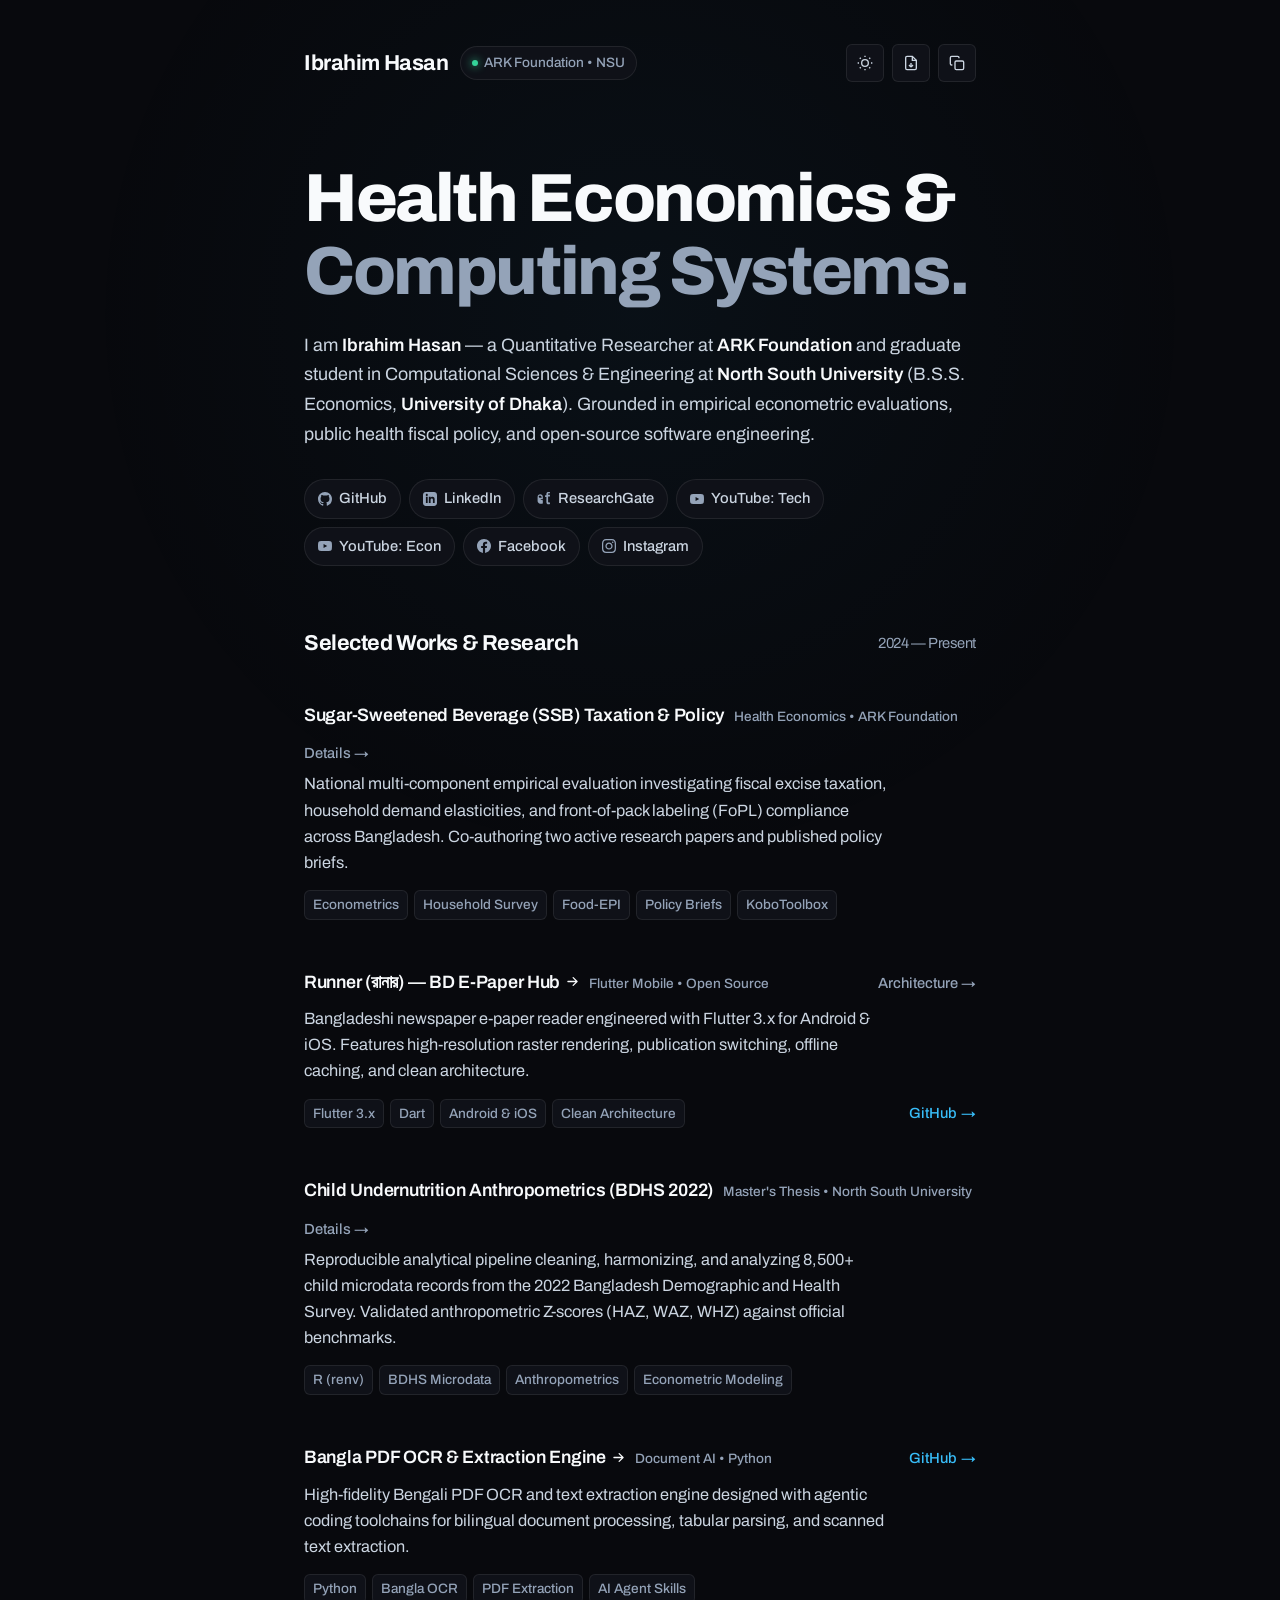
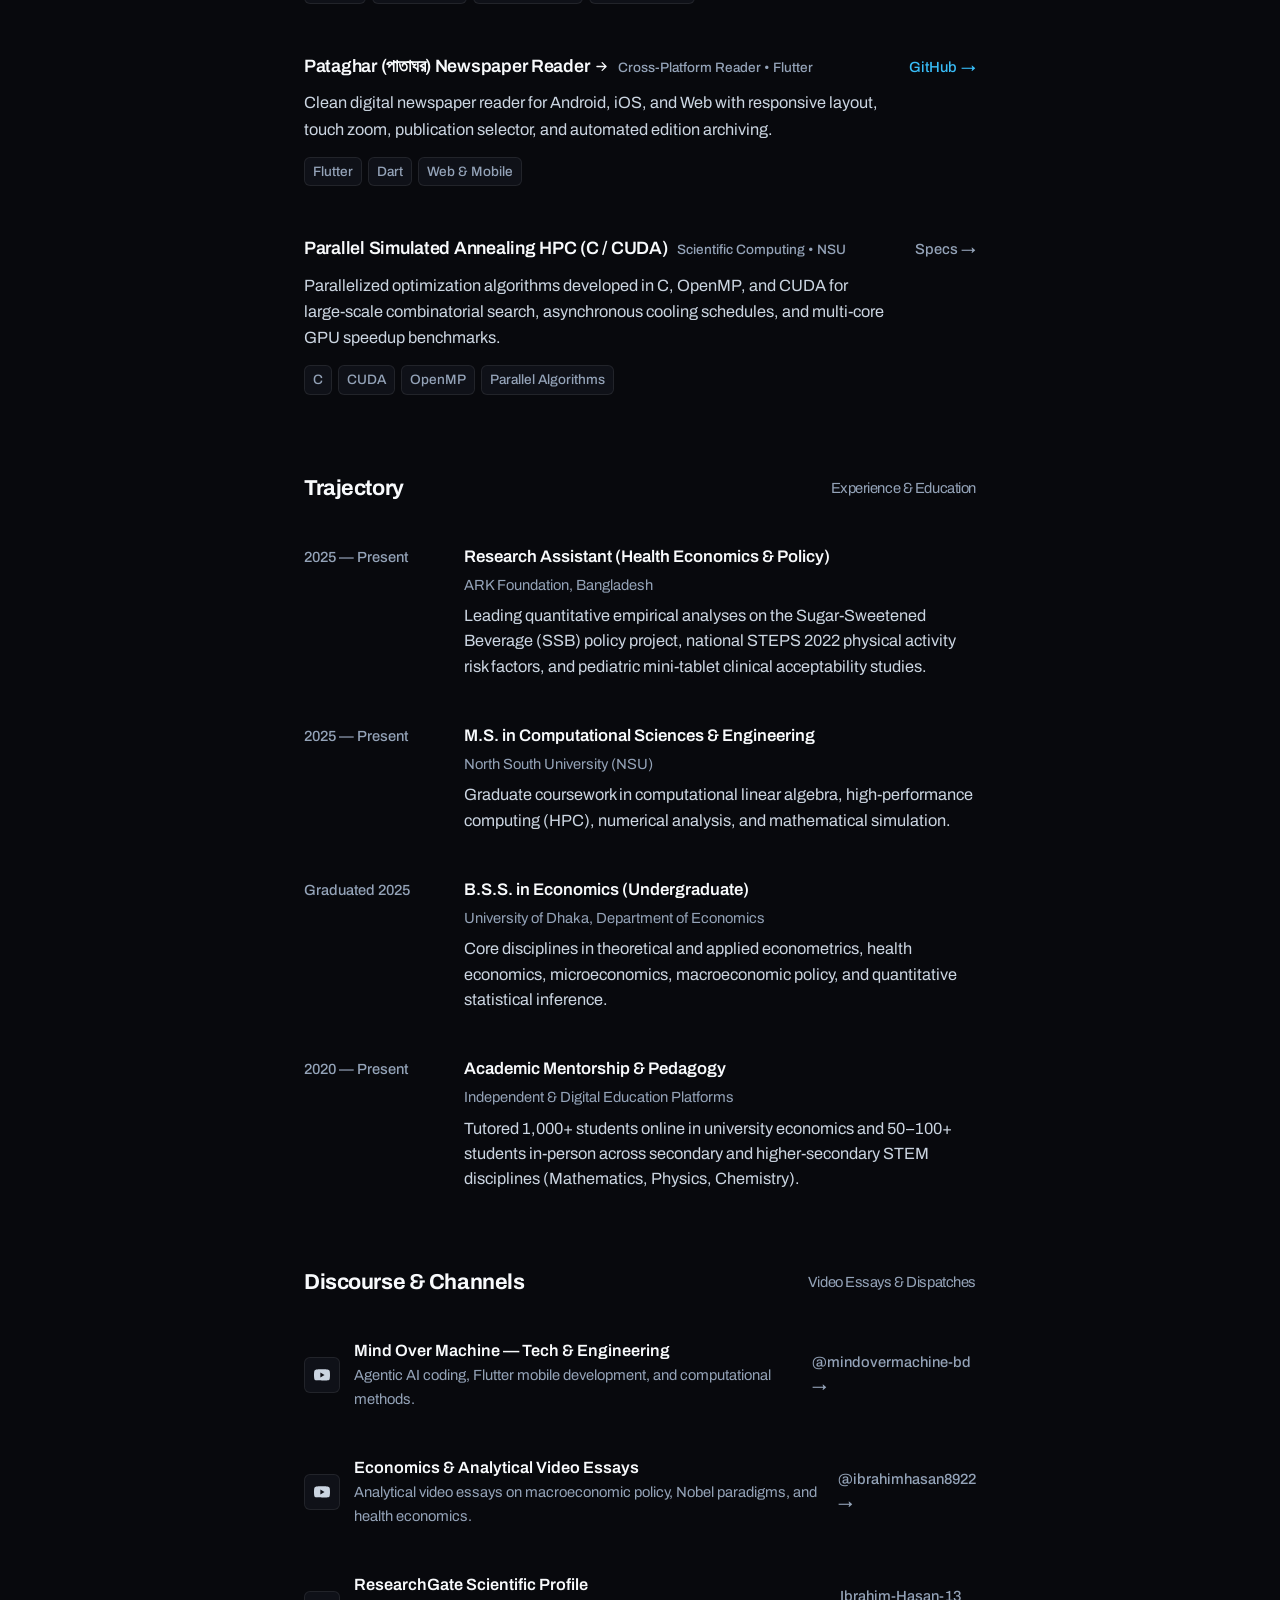
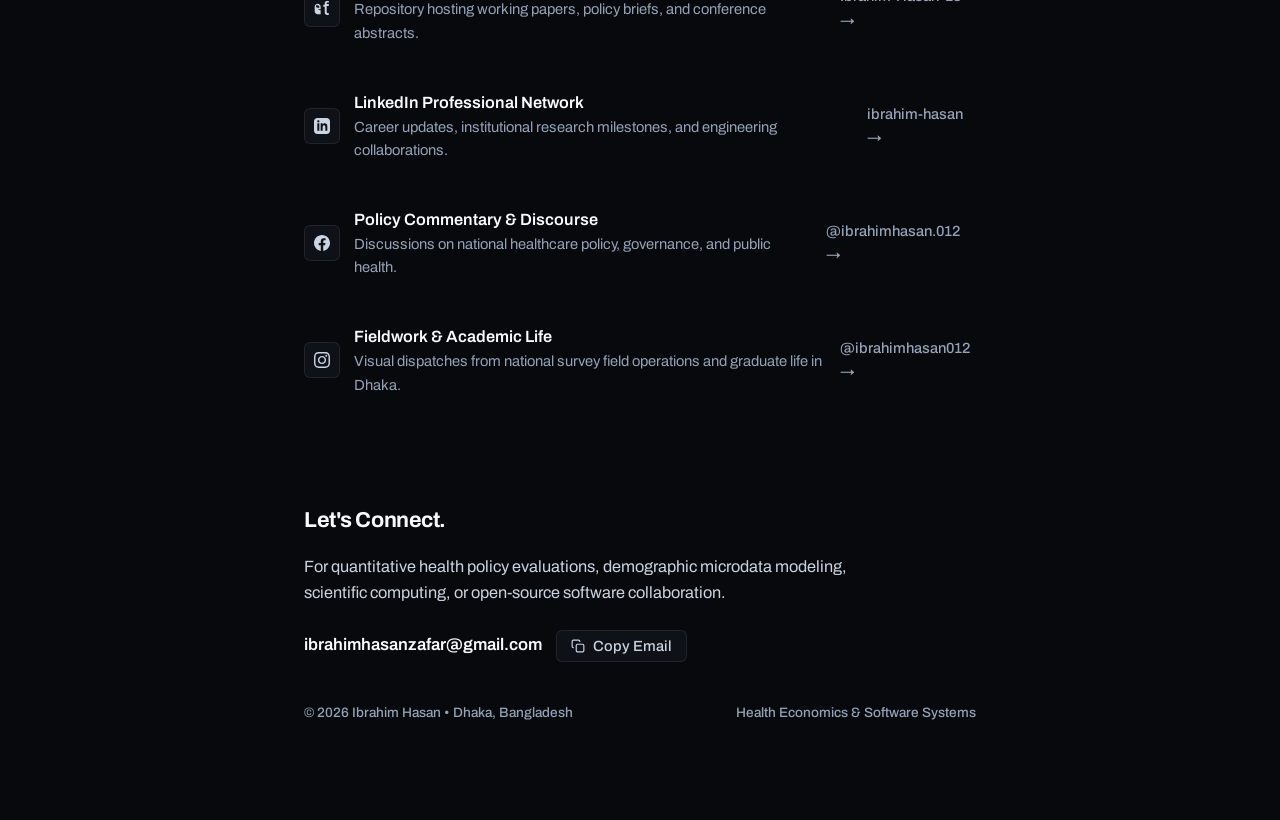
==== commit e8368f34: "feat: integrate Emil Kowalski micro-interactions, magnetic pill, and ambient spotlight" ====
--- a/index.html
+++ b/index.html
@@ -22,6 +22,9 @@
   <link rel="stylesheet" href="css/style.css">
 </head>
 <body>
+  <!-- Ambient Desktop Spotlight Layer (Emil Kowalski Widescreen Atmosphere) -->
+  <div class="ambient-spotlight" id="ambient-spotlight" aria-hidden="true"></div>
+
   <div class="app-container">
     <!-- Top Header -->
     <header class="site-header">
@@ -66,9 +69,12 @@
 
           <!-- Email Copy -->
           <button class="icon-btn copy-email-btn" data-email="ibrahimhasanzafar@gmail.com" title="Copy Email Address" aria-label="Copy Email Address">
-            <svg viewBox="0 0 24 24" width="16" height="16" fill="none" stroke="currentColor" stroke-width="2">
+            <svg class="icon-copy" viewBox="0 0 24 24" width="16" height="16" fill="none" stroke="currentColor" stroke-width="2">
               <rect x="9" y="9" width="13" height="13" rx="2" ry="2"></rect>
               <path d="M5 15H4a2 2 0 0 1-2-2V4a2 2 0 0 1 2-2h9a2 2 0 0 1 2 2v1"></path>
+            </svg>
+            <svg class="icon-check" viewBox="0 0 24 24" width="16" height="16" fill="none" stroke="var(--accent-emerald)" stroke-width="2.5" stroke-linecap="round" stroke-linejoin="round">
+              <polyline points="20 6 9 17 4 12"></polyline>
             </svg>
           </button>
         </div>
@@ -450,11 +456,16 @@
         <div class="contact-email-row">
           <a href="mailto:ibrahimhasanzafar@gmail.com" class="email-address">ibrahimhasanzafar@gmail.com</a>
           <button class="copy-btn copy-email-btn" data-email="ibrahimhasanzafar@gmail.com">
-            <svg viewBox="0 0 24 24" width="14" height="14" fill="none" stroke="currentColor" stroke-width="2">
-              <rect x="9" y="9" width="13" height="13" rx="2" ry="2"></rect>
-              <path d="M5 15H4a2 2 0 0 1-2-2V4a2 2 0 0 1 2-2h9a2 2 0 0 1 2 2v1"></path>
-            </svg>
-            <span>Copy Email</span>
+            <span class="copy-btn-icon-wrap">
+              <svg class="icon-copy" viewBox="0 0 24 24" width="14" height="14" fill="none" stroke="currentColor" stroke-width="2">
+                <rect x="9" y="9" width="13" height="13" rx="2" ry="2"></rect>
+                <path d="M5 15H4a2 2 0 0 1-2-2V4a2 2 0 0 1 2-2h9a2 2 0 0 1 2 2v1"></path>
+              </svg>
+              <svg class="icon-check" viewBox="0 0 24 24" width="14" height="14" fill="none" stroke="var(--accent-emerald)" stroke-width="2.5" stroke-linecap="round" stroke-linejoin="round">
+                <polyline points="20 6 9 17 4 12"></polyline>
+              </svg>
+            </span>
+            <span class="copy-btn-text">Copy Email</span>
           </button>
         </div>
 
--- a/css/style.css
+++ b/css/style.css
@@ -108,11 +108,36 @@
   font-family: var(--font-mono);
 }
 
+/* --- Ambient Desktop Spotlight Layer (Emil Kowalski Widescreen Atmosphere) --- */
+.ambient-spotlight {
+  position: fixed;
+  inset: 0;
+  pointer-events: none;
+  z-index: 0;
+  background: radial-gradient(
+    700px circle at var(--mouse-x, 50%) var(--mouse-y, 35%),
+    rgba(56, 189, 248, 0.045),
+    transparent 80%
+  );
+  opacity: 1;
+  transition: opacity 300ms ease;
+}
+
+[data-theme="light"] .ambient-spotlight {
+  background: radial-gradient(
+    700px circle at var(--mouse-x, 50%) var(--mouse-y, 35%),
+    rgba(2, 132, 199, 0.035),
+    transparent 80%
+  );
+}
+
 /* Single Focused Column Layout */
 .app-container {
   max-width: var(--container-max);
   margin: 0 auto;
   padding: 44px 24px 96px;
+  position: relative;
+  z-index: 1;
 }
 
 /* --- Entrance Animation --- */
@@ -312,7 +337,32 @@
 .quiet-list {
   display: flex;
   flex-direction: column;
-  gap: 24px;
+  gap: 16px;
+  position: relative;
+}
+
+/* Sliding Hover Highlight Pill (Emil Kowalski Signature Magnetic Pill) */
+.sliding-hover-pill {
+  position: absolute;
+  top: 0;
+  left: 0;
+  pointer-events: none;
+  background: var(--bg-hover);
+  border-radius: var(--radius-md);
+  z-index: 0;
+  opacity: 0;
+  transition:
+    transform 200ms cubic-bezier(0.16, 1, 0.3, 1),
+    width 200ms cubic-bezier(0.16, 1, 0.3, 1),
+    height 200ms cubic-bezier(0.16, 1, 0.3, 1),
+    opacity 150ms ease;
+  will-change: transform, width, height, opacity;
+}
+
+.has-magnetic-pill > .quiet-item:hover,
+.has-magnetic-pill > .trajectory-item:hover,
+.has-magnetic-pill > .channel-row:hover {
+  background: transparent !important;
 }
 
 .quiet-item {
@@ -324,6 +374,7 @@
   gap: 10px;
   transition: background var(--transition-fast), transform var(--transition-fast);
   position: relative;
+  z-index: 1;
   animation: entranceFade 0.5s var(--ease-spring) both;
 }
 
@@ -449,7 +500,8 @@
 .trajectory-list {
   display: flex;
   flex-direction: column;
-  gap: 22px;
+  gap: 16px;
+  position: relative;
 }
 
 .trajectory-item {
@@ -459,6 +511,9 @@
   display: grid;
   grid-template-columns: 140px 1fr;
   gap: 20px;
+  position: relative;
+  z-index: 1;
+  transition: background var(--transition-fast), transform var(--transition-fast);
   animation: entranceFade 0.5s var(--ease-spring) both;
 }
 
@@ -507,7 +562,9 @@
   align-items: center;
   justify-content: space-between;
   gap: 16px;
-  transition: background var(--transition-fast);
+  position: relative;
+  z-index: 1;
+  transition: background var(--transition-fast), transform var(--transition-fast);
   animation: entranceFade 0.5s var(--ease-spring) both;
 }
 
@@ -539,6 +596,12 @@
   justify-content: center;
   color: var(--ink-secondary);
   flex-shrink: 0;
+  transition: transform var(--transition-fast), color var(--transition-fast);
+}
+
+.channel-row:hover .channel-icon {
+  color: var(--accent-blue);
+  transform: scale(1.05);
 }
 
 .channel-text-wrap {
@@ -573,6 +636,39 @@
   transform: translateX(3px);
 }
 
+/* --- Tactile Active Press Physics (Emil Kowalski Signature) --- */
+.icon-btn,
+.platform-pill,
+.copy-btn,
+.link-btn,
+.details-trigger {
+  transition:
+    transform 140ms cubic-bezier(0.16, 1, 0.3, 1),
+    color var(--transition-fast),
+    background var(--transition-fast),
+    border-color var(--transition-fast);
+}
+
+.icon-btn:active,
+.platform-pill:active,
+.copy-btn:active {
+  transform: scale(0.94);
+  transition: transform 60ms cubic-bezier(0.2, 0, 0, 1);
+}
+
+.link-btn:active,
+.details-trigger:active {
+  transform: scale(0.97) translateX(1px);
+}
+
+#theme-toggle svg {
+  transition: transform 300ms cubic-bezier(0.16, 1, 0.3, 1);
+}
+
+#theme-toggle:hover svg {
+  transform: rotate(20deg) scale(1.1);
+}
+
 /* --- Contact & Footer --- */
 .contact-section {
   padding-top: 32px;
@@ -609,7 +705,7 @@
 .copy-btn {
   display: inline-flex;
   align-items: center;
-  gap: 6px;
+  gap: 8px;
   padding: 7px 14px;
   border-radius: var(--radius-sm);
   background: var(--bg-surface);
@@ -617,13 +713,80 @@
   font-size: var(--text-small);
   font-weight: 500;
   color: var(--ink-secondary);
-  transition: all var(--transition-fast);
 }
 
 .copy-btn:hover {
   color: var(--ink-primary);
   background: var(--bg-hover);
   border-color: var(--border-hover);
+}
+
+/* --- Morphing Copy-to-Clipboard Icon (Emil Kowalski Micro-Interaction) --- */
+.copy-email-btn {
+  position: relative;
+  overflow: hidden;
+}
+
+.copy-email-btn .icon-copy {
+  opacity: 1;
+  transform: scale(1) rotate(0deg);
+  transition:
+    transform 220ms cubic-bezier(0.16, 1, 0.3, 1),
+    opacity 160ms ease;
+}
+
+.copy-email-btn .icon-check {
+  display: block;
+  opacity: 0;
+  transform: scale(0.2) rotate(-30deg);
+  transition:
+    transform 220ms cubic-bezier(0.16, 1, 0.3, 1),
+    opacity 160ms ease;
+}
+
+.icon-btn.copy-email-btn .icon-copy,
+.icon-btn.copy-email-btn .icon-check {
+  position: absolute;
+  top: 50%;
+  left: 50%;
+  margin-top: -8px;
+  margin-left: -8px;
+}
+
+.copy-btn-icon-wrap {
+  position: relative;
+  width: 14px;
+  height: 14px;
+  display: inline-flex;
+  align-items: center;
+  justify-content: center;
+  flex-shrink: 0;
+}
+
+.copy-btn-icon-wrap .icon-copy,
+.copy-btn-icon-wrap .icon-check {
+  position: absolute;
+  top: 0;
+  left: 0;
+}
+
+.copy-email-btn.copied .icon-copy {
+  opacity: 0;
+  transform: scale(0.2) rotate(30deg);
+}
+
+.copy-email-btn.copied .icon-check {
+  opacity: 1;
+  transform: scale(1) rotate(0deg);
+}
+
+.copy-email-btn.copied {
+  border-color: rgba(52, 211, 153, 0.4);
+  color: var(--accent-emerald);
+}
+
+.copy-btn-text {
+  transition: color 200ms ease;
 }
 
 .footer-meta {
@@ -639,13 +802,13 @@
   flex-wrap: wrap;
 }
 
-/* --- Modals (Clinical & Quiet) --- */
+/* --- Modals (Clinical & Spring Physics) --- */
 .modal-backdrop {
   position: fixed;
   inset: 0;
   background: rgba(4, 6, 10, 0.82);
-  backdrop-filter: blur(8px);
-  -webkit-backdrop-filter: blur(8px);
+  backdrop-filter: blur(10px);
+  -webkit-backdrop-filter: blur(10px);
   z-index: 1000;
   display: none;
   align-items: center;
@@ -653,7 +816,7 @@
   padding: 24px;
   opacity: 0;
   pointer-events: none;
-  transition: opacity var(--transition-normal);
+  transition: opacity 220ms ease;
 }
 
 .modal-backdrop.active {
@@ -672,13 +835,17 @@
   overflow-y: auto;
   padding: 32px;
   position: relative;
-  transform: translateY(12px) scale(0.98);
-  transition: transform var(--transition-normal);
-  box-shadow: 0 24px 48px -12px rgba(0, 0, 0, 0.7);
+  transform: scale(0.95) translateY(12px);
+  opacity: 0;
+  transition:
+    transform 280ms cubic-bezier(0.16, 1, 0.3, 1),
+    opacity 200ms ease;
+  box-shadow: 0 24px 60px -12px rgba(0, 0, 0, 0.75);
 }
 
 .modal-backdrop.active .modal-dialog {
-  transform: translateY(0) scale(1);
+  transform: scale(1) translateY(0);
+  opacity: 1;
 }
 
 .modal-close-btn {
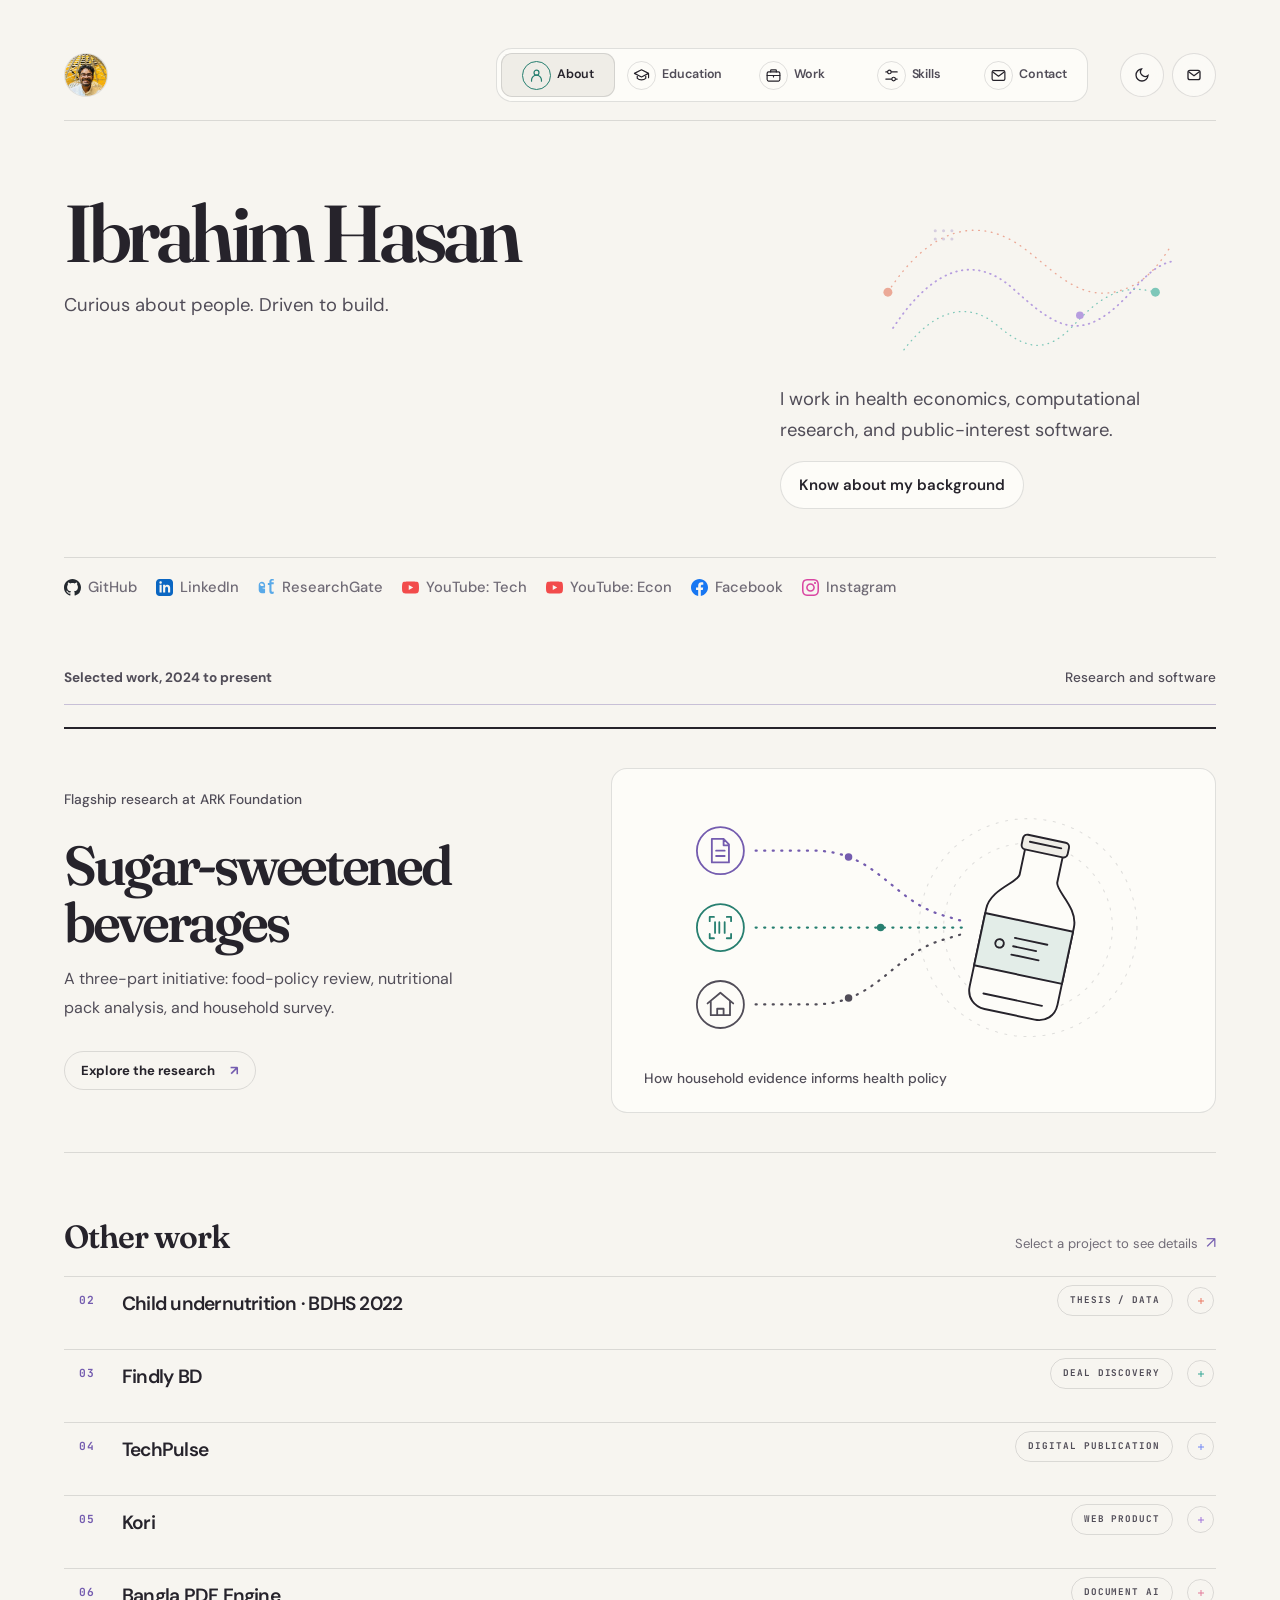
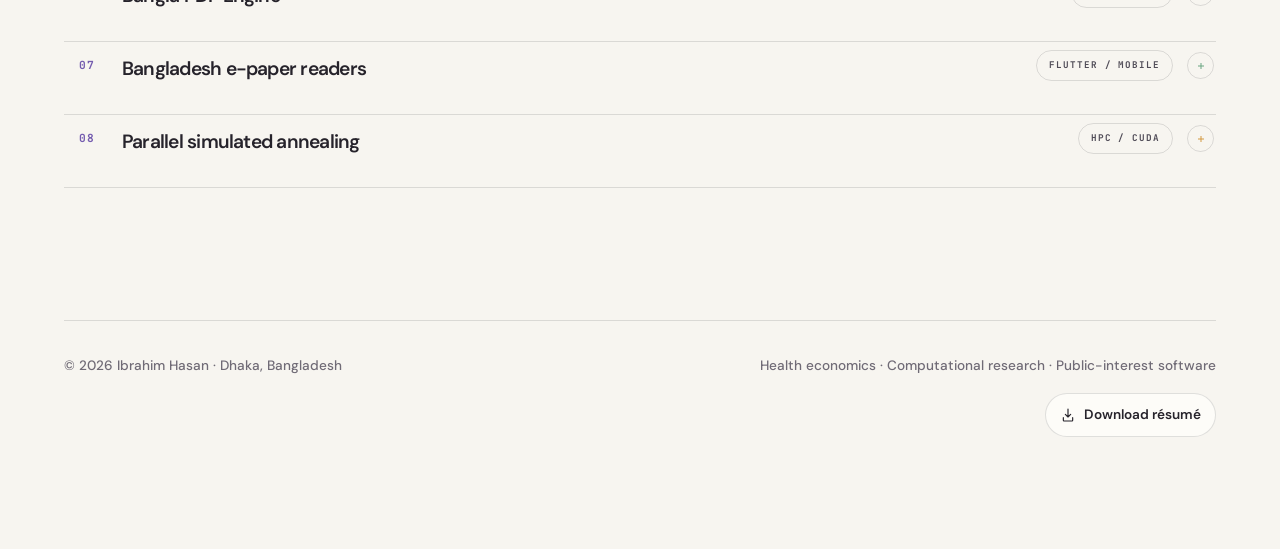
==== commit 45e768dc: "Prepare portfolio for GitHub Pages" ====
--- a/index.html
+++ b/index.html
@@ -1,9 +1,11 @@
 <!DOCTYPE html>
-<html lang="en" data-theme="dark">
+<html lang="en" data-theme="light">
 <head>
   <meta charset="UTF-8">
+  <style>html{background-color:#f7f5f0}html[data-theme="dark"]{background-color:#17161a}</style>
+  <script>try{const savedTheme=localStorage.getItem('ih_theme');if(savedTheme==='dark'||savedTheme==='light')document.documentElement.setAttribute('data-theme',savedTheme)}catch{}</script>
   <meta name="viewport" content="width=device-width, initial-scale=1.0">
-  <title>Ibrahim Hasan — Health Economist & Computational Systems Engineer</title>
+  <title>About Ibrahim Hasan — Economics, Research &amp; Building</title>
   <meta name="description" content="Ibrahim Hasan. Quantitative Health Researcher at ARK Foundation and M.S. Computational Sciences student at North South University. B.S.S. Economics from University of Dhaka.">
   <meta name="author" content="Ibrahim Hasan">
   <meta name="keywords" content="Ibrahim Hasan, Health Economics, Public Health, Econometrics, Flutter Developer, Bangladesh, BDHS, SSB Policy, HPC, North South University, University of Dhaka">
@@ -16,12 +18,12 @@
   <!-- Fonts -->
   <link rel="preconnect" href="https://fonts.googleapis.com">
   <link rel="preconnect" href="https://fonts.gstatic.com" crossorigin>
-  <link href="https://fonts.googleapis.com/css2?family=Archivo:ital,wght@0,300;0,400;0,500;0,600;0,700;0,800;1,400&family=JetBrains+Mono:wght@400;500&display=swap" rel="stylesheet">
+  <link href="https://fonts.googleapis.com/css2?family=DM+Sans:ital,opsz,wght@0,9..40,400;0,9..40,500;0,9..40,600;0,9..40,700;0,9..40,800;1,9..40,500;1,9..40,700&family=Fraunces:ital,opsz,wght@0,9..144,400;0,9..144,500;0,9..144,600;1,9..144,400;1,9..144,500;1,9..144,600&family=JetBrains+Mono:wght@400;500&display=swap" rel="stylesheet">
   
   <!-- Stylesheet -->
-  <link rel="stylesheet" href="css/style.css">
+  <link rel="stylesheet" href="css/style.css?v=7.18">
 </head>
-<body>
+<body data-page="about">
   <!-- Ambient Desktop Spotlight Layer (Emil Kowalski Widescreen Atmosphere) -->
   <div class="ambient-spotlight" id="ambient-spotlight" aria-hidden="true"></div>
 
@@ -29,13 +31,18 @@
     <!-- Top Header -->
     <header class="site-header">
       <div class="header-row">
-        <div class="brand-wrap">
-          <span class="brand-name">Ibrahim Hasan</span>
-          <div class="status-pill">
-            <span class="status-dot"></span>
-            <span>ARK Foundation • NSU</span>
-          </div>
-        </div>
+        <div class="brand-mark">
+          <img src="assets/ibrahim-hasan-avatar.jpg" alt="Ibrahim Hasan" width="44" height="44">
+        </div>
+
+
+        <nav class="site-nav" aria-label="Main navigation">
+          <a class="site-nav-link" href="index.html" data-page-link="about" aria-current="page"><svg class="nav-icon" viewBox="0 0 24 24" aria-hidden="true"><circle cx="12" cy="8" r="3.5"/><path d="M5 20v-1.5a7 7 0 0 1 14 0V20"/></svg><span>About</span></a>
+          <a class="site-nav-link" href="education.html" data-page-link="education"><svg class="nav-icon" viewBox="0 0 24 24" aria-hidden="true"><path d="m2 9 10-5 10 5-10 5-10-5Zm4 2v5c3 3 9 3 12 0v-5m4-2v6"/></svg><span>Education</span></a>
+          <a class="site-nav-link" href="work.html" data-page-link="work"><svg class="nav-icon" viewBox="0 0 24 24" aria-hidden="true"><rect x="3" y="7" width="18" height="13" rx="2"/><path d="M8 7V5a1 1 0 0 1 1-1h6a1 1 0 0 1 1 1v2M3 12h18m-9 0v2"/></svg><span>Work</span></a>
+          <a class="site-nav-link" href="skills.html" data-page-link="skills"><svg class="nav-icon" viewBox="0 0 24 24" aria-hidden="true"><path d="M4 7h16M4 17h16"/><circle cx="9" cy="7" r="2.5"/><circle cx="15" cy="17" r="2.5"/></svg><span>Skills</span></a>
+          <a class="site-nav-link" href="contact.html" data-page-link="contact"><svg class="nav-icon" viewBox="0 0 24 24" aria-hidden="true"><rect x="3" y="5" width="18" height="14" rx="2"/><path d="m4 7 8 6 8-6"/></svg><span>Contact</span></a>
+        </nav>
 
         <div class="header-actions">
           <!-- Theme Toggle -->
@@ -55,46 +62,34 @@
               <path d="M21 12.79A9 9 0 1 1 11.21 3 7 7 0 0 0 21 12.79z"></path>
             </svg>
           </button>
-
-          <!-- CV Download -->
-          <a href="assets/Ibrahim_Hasan_CV.pdf" target="_blank" rel="noopener noreferrer" class="icon-btn" title="Download CV (PDF)" aria-label="Download Curriculum Vitae">
-            <svg viewBox="0 0 24 24" width="16" height="16" fill="none" stroke="currentColor" stroke-width="2">
-              <path d="M14 2H6a2 2 0 0 0-2 2v16a2 2 0 0 0 2 2h12a2 2 0 0 0 2-2V8z"></path>
-              <polyline points="14 2 14 8 20 8"></polyline>
-              <line x1="12" y1="18" x2="12" y2="12"></line>
-              <line x1="9" y1="15" x2="12" y2="18"></line>
-              <line x1="15" y1="15" x2="12" y2="18"></line>
-            </svg>
-          </a>
-
-          <!-- Email Copy -->
-          <button class="icon-btn copy-email-btn" data-email="ibrahimhasanzafar@gmail.com" title="Copy Email Address" aria-label="Copy Email Address">
-            <svg class="icon-copy" viewBox="0 0 24 24" width="16" height="16" fill="none" stroke="currentColor" stroke-width="2">
-              <rect x="9" y="9" width="13" height="13" rx="2" ry="2"></rect>
-              <path d="M5 15H4a2 2 0 0 1-2-2V4a2 2 0 0 1 2-2h9a2 2 0 0 1 2 2v1"></path>
-            </svg>
-            <svg class="icon-check" viewBox="0 0 24 24" width="16" height="16" fill="none" stroke="var(--accent-emerald)" stroke-width="2.5" stroke-linecap="round" stroke-linejoin="round">
-              <polyline points="20 6 9 17 4 12"></polyline>
-            </svg>
-          </button>
+<!-- Send Email -->
+          <a class="icon-btn" href="mailto:ibrahimhasanzafar@gmail.com" title="Send an email" aria-label="Send an email">
+            <svg viewBox="0 0 24 24" width="16" height="16" fill="none" stroke="currentColor" stroke-width="2" aria-hidden="true"><rect x="3" y="5" width="18" height="14" rx="3"></rect><path d="m4 7 8 6 8-6"></path></svg>
+          </a>
         </div>
       </div>
     </header>
 
     <main>
       <!-- Hero / Bio -->
-      <section class="hero-section" id="hero">
-        <h1 class="hero-title">
-          Health Economics &amp; <br>
-          <span class="text-muted">Computing Systems.</span>
-        </h1>
-
-        <p class="hero-bio">
-          I am <strong>Ibrahim Hasan</strong> — a Quantitative Researcher at <strong>ARK Foundation</strong> and graduate student in Computational Sciences &amp; Engineering at <strong>North South University</strong> (B.S.S. Economics, <strong>University of Dhaka</strong>). Grounded in empirical econometric evaluations, public health fiscal policy, and open-source software engineering.
-        </p>
-
-        <!-- Verified Quick Platform Links Strip -->
-        <div class="platform-links-strip">
+      <section class="portfolio-opening" id="hero">
+        <div class="opening-heading">
+          <h1>Ibrahim Hasan</h1>
+          <p class="opening-tagline">Curious about people. Driven to build.</p>
+        </div>
+        <div class="opening-aside">
+          <p>I work in health economics, computational research, and public-interest software.</p>
+          <a class="hero-profile-link page-step-source" href="education.html" data-next-page><strong>Know about my background</strong></a>
+          <figure class="page-art opening-art page-art--home" aria-hidden="true"><svg viewBox="0 0 460 280" focusable="false">
+  <path class="home-flow home-flow-outer" d="M22 155c66-103 143-120 212-69 52 38 94 94 168 60 28-13 47-39 62-63" fill="none" stroke="#e78a72" stroke-width="2.2" stroke-linecap="round" stroke-dasharray="1 9"/>
+  <path class="home-flow home-flow-middle" d="M30 211c66-100 130-113 187-62 51 45 89 81 145 42 42-29 62-74 103-84" fill="none" stroke="#9b79d8" stroke-width="2.8" stroke-linecap="round" stroke-dasharray="1 8"/>
+  <path class="home-flow home-flow-inner" d="M47 245c52-68 104-74 146-38 48 41 79 41 117 2 34-36 70-71 130-54" fill="none" stroke="#4bb4a2" stroke-width="2" stroke-linecap="round" stroke-dasharray="1 8"/>
+  <circle class="home-flow-node home-flow-node-a" cx="22" cy="155" r="7" fill="#e78a72"/><circle class="home-flow-node home-flow-node-b" cx="322" cy="191" r="6" fill="#9b79d8"/><circle class="home-flow-node home-flow-node-c" cx="440" cy="155" r="7" fill="#4bb4a2"/>
+  <g fill="#b6a6cf" opacity=".72"><circle cx="96" cy="59" r="2.4"/><circle cx="109" cy="59" r="2.4"/><circle cx="122" cy="59" r="2.4"/><circle cx="96" cy="72" r="2.4"/><circle cx="109" cy="72" r="2.4"/><circle cx="122" cy="72" r="2.4"/></g>
+</svg></figure>
+        </div>
+      </section>
+      <div class="platform-links-strip opening-links">
           <a href="https://github.com/ibrahimhasan0012" target="_blank" rel="noopener noreferrer" class="platform-pill" title="GitHub Code Repositories">
             <svg viewBox="0 0 24 24" width="14" height="14" fill="currentColor"><path d="M12 0C5.37 0 0 5.37 0 12c0 5.31 3.435 9.795 8.205 11.385.6.105.825-.255.825-.57 0-.285-.015-1.23-.015-2.235-3.015.555-3.795-.735-4.035-1.41-.135-.345-.72-1.41-1.23-1.695-.42-.225-1.02-.78-.015-.795.945-.015 1.62.87 1.845 1.23 1.08 1.815 2.805 1.305 3.495.99.105-.78.42-1.305.765-1.605-2.67-.3-5.46-1.335-5.46-5.925 0-1.305.465-2.385 1.23-3.225-.12-.3-.54-1.53.12-3.18 0 0 1.005-.315 3.3 1.23.96-.27 1.98-.405 3-.405s2.04.135 3 .405c2.295-1.56 3.3-1.23 3.3-1.23.66 1.65.24 2.88.12 3.18.765.84 1.23 1.905 1.23 3.225 0 4.605-2.805 5.625-5.475 5.925.435.375.81 1.095.81 2.22 0 1.605-.015 2.895-.015 3.3 0 .315.225.69.825.57A12.02 12.02 0 0024 12c0-6.63-5.37-12-12-12z"/></svg>
             <span>GitHub</span>
@@ -124,355 +119,107 @@
             <span>Instagram</span>
           </a>
         </div>
+
+      <!-- Work — one featured research project, with the rest revealed on demand -->
+      <section class="content-section portfolio-section work-section" id="works">
+        <div class="work-heading-line">
+          <span class="eyebrow">Selected work, 2024 to present</span>
+          <span class="eyebrow">Research and software</span>
+        </div>
+
+        <article class="ssb-feature">
+          <div class="ssb-feature-copy">
+            <div class="feature-meta"><span>Flagship research at ARK Foundation</span></div>
+            <h2>Sugar-sweetened beverages</h2>
+            <p>A three-part initiative: food-policy review, nutritional pack analysis, and household survey.</p>
+            <button class="feature-link open-modal-btn" data-modal="modal-ssb">Explore the research <span aria-hidden="true">↗</span></button>
+          </div>
+          <figure class="ssb-feature-art">
+            <svg class="ssb-field-illustration" viewBox="0 0 520 252" role="img" aria-labelledby="ssb-illustration-title" focusable="false">
+              <title id="ssb-illustration-title">Food-policy review, pack analysis and household survey</title>
+              <g fill="none" stroke="currentColor" stroke-linecap="round" stroke-linejoin="round">
+                <circle class="ssb-field-orbit" cx="367" cy="126" r="102"/>
+                <circle class="ssb-field-orbit" cx="367" cy="126" r="79"/>
+                <g class="ssb-field-strand ssb-field-policy">
+                  <path class="ssb-field-route" d="M112 54h54c60 0 74 48 123 61l20 6"/>
+                  <circle cx="79" cy="54" r="22"/>
+                  <path d="M74 43h8l5 5v17H71V43h3m8 0v6h5m-12 5h8m-8 5h8"/>
+                  <circle class="ssb-field-point" cx="199" cy="60" r="3.5"/>
+                </g>
+                <g class="ssb-field-strand ssb-field-pack">
+                  <path class="ssb-field-route" d="M112 126h196"/>
+                  <circle cx="79" cy="126" r="22"/>
+                  <path d="M69 120v-4h4m12 0h4v4m0 12v4h-4m-12 0h-4v-4m5-11v10m4-10v10m5-10v10"/>
+                  <circle class="ssb-field-point" cx="229" cy="126" r="3.5"/>
+                </g>
+                <g class="ssb-field-strand ssb-field-household">
+                  <path class="ssb-field-route" d="M112 198h54c60 0 74-48 123-61l20-6"/>
+                  <circle cx="79" cy="198" r="22"/>
+                  <path d="m67 197 12-10 12 10m-21-2v13h18v-13m-12 13v-6h6v6"/>
+                  <circle class="ssb-field-point" cx="199" cy="192" r="3.5"/>
+                </g>
+                <g class="ssb-field-bottle" transform="rotate(12 367 126)">
+                  <path class="ssb-bottle-body" d="M349 54h36v25c0 8 24 19 24 38v74c0 11-8 18-18 18h-48c-10 0-18-7-18-18v-74c0-19 24-30 24-38Z"/>
+                  <rect class="ssb-bottle-cap" x="345" y="41" width="44" height="14" rx="4"/>
+                  <path d="M352 47h30M339 195h56"/>
+                  <path class="ssb-bottle-label" d="M325 121h84v50h-84Z"/>
+                  <path d="M357 138h31m-31 8h22m-22 8h26"/>
+                  <circle cx="344" cy="146" r="4"/>
+                </g>
+              </g>
+            </svg>
+            <figcaption>How household evidence informs health policy</figcaption>
+          </figure>
+        </article>
+
+        <div class="work-index-heading"><h2>Other work</h2><span>Select a project to see details</span></div>
+        <div class="work-index" id="work-index">
+          <details class="work-reveal" data-work-reveal>
+            <summary><span class="work-number">02</span><span class="work-icon"><svg viewBox="0 0 24 24" aria-hidden="true"><path d="M9 3.5h6l1.2 3.2 3.3 2.1-.6 4.2-2.7 2.5-.6 4H8.4l-.6-4-2.7-2.5-.6-4.2 3.3-2.1z"/><path d="M9 10h.01M15 10h.01M9.5 13.5c1.5 1.3 3.5 1.3 5 0"/></svg></span><span class="work-name">Child undernutrition · BDHS 2022</span><span class="work-kind">THESIS / DATA</span><span class="work-plus" aria-hidden="true"></span></summary>
+            <div class="work-reveal-panel"><div class="work-reveal-inner"><p>Reproducible analysis of 8,500+ child records from the 2022 Bangladesh Demographic and Health Survey. Anthropometric Z-scores were validated against official benchmarks.</p><div class="work-reveal-foot"><span>R · Survey microdata · HAZ / WAZ / WHZ</span><span class="work-proof">8,500+ records</span></div></div></div>
+          </details>
+          <details class="work-reveal" data-work-reveal>
+            <summary><span class="work-number">03</span><span class="work-icon"><svg viewBox="0 0 24 24" aria-hidden="true"><path d="M3 8.5 5 4h14l2 4.5v11a1 1 0 0 1-1 1H4a1 1 0 0 1-1-1z"/><path d="M3 8.5h18M8 12v3m4-3v3m4-3v3"/></svg></span><span class="work-name">Findly BD</span><span class="work-kind">DEAL DISCOVERY</span><span class="work-plus" aria-hidden="true"></span></summary>
+            <div class="work-reveal-panel"><div class="work-reveal-inner"><p>A lightweight price and deal finder for Bangladesh’s tech retailers, with scheduled catalog refreshes and product tracking.</p><div class="work-reveal-foot"><span>Static site · JavaScript · GitHub Actions</span><a href="https://github.com/ibrahimhasan0012/findly" target="_blank" rel="noopener noreferrer">Repository ↗</a></div></div></div>
+          </details>
+          <details class="work-reveal" data-work-reveal>
+            <summary><span class="work-number">04</span><span class="work-icon"><svg viewBox="0 0 24 24" aria-hidden="true"><rect x="3" y="4" width="18" height="16" rx="3"/><path d="M7 9h10M7 13h6M7 17h3"/><path d="m16 15 2 2 3-4"/></svg></span><span class="work-name">TechPulse</span><span class="work-kind">DIGITAL PUBLICATION</span><span class="work-plus" aria-hidden="true"></span></summary>
+            <div class="work-reveal-panel"><div class="work-reveal-inner"><p>A modern technology news and insights website, built with Vite and React.</p><div class="work-reveal-foot"><span>React · Vite</span><a href="https://github.com/ibrahimhasan0012/TechPulse" target="_blank" rel="noopener noreferrer">Repository ↗</a></div></div></div>
+          </details>
+          <details class="work-reveal" data-work-reveal>
+            <summary><span class="work-number">05</span><span class="work-icon"><svg viewBox="0 0 24 24" aria-hidden="true"><rect x="3" y="4" width="18" height="16" rx="3"/><path d="M3 9h18M9 9v11M7 6.5h.01M10 6.5h.01"/></svg></span><span class="work-name">Kori</span><span class="work-kind">WEB PRODUCT</span><span class="work-plus" aria-hidden="true"></span></summary>
+            <div class="work-reveal-panel"><div class="work-reveal-inner"><p>A web project with a live product and source repository.</p><div class="work-reveal-foot"><span>Product interface</span><span><a href="https://kori-azure.vercel.app" target="_blank" rel="noopener noreferrer">Live site ↗</a> <a href="https://github.com/ibrahimhasan0012/Kori" target="_blank" rel="noopener noreferrer">Code ↗</a></span></div></div></div>
+          </details>
+          <details class="work-reveal" data-work-reveal>
+            <summary><span class="work-number">06</span><span class="work-icon"><svg viewBox="0 0 24 24" aria-hidden="true"><path d="M7 3h7l5 5v13H7a2 2 0 0 1-2-2V5a2 2 0 0 1 2-2Z"/><path d="M14 3v6h5M9 13h6M9 17h6"/></svg></span><span class="work-name">Bangla PDF Engine</span><span class="work-kind">DOCUMENT AI</span><span class="work-plus" aria-hidden="true"></span></summary>
+            <div class="work-reveal-panel"><div class="work-reveal-inner"><p>High-fidelity Bengali PDF OCR and text extraction built for bilingual document processing, tabular parsing, and scanned text extraction, with agentic coding toolchains.</p><div class="work-reveal-foot"><span>Python · OCR · PDF extraction · Agent skills</span><a href="https://github.com/ibrahimhasan0012/bangla-pdf-processor" target="_blank" rel="noopener noreferrer">Repository ↗</a></div></div></div>
+          </details>
+          <details class="work-reveal" data-work-reveal>
+            <summary><span class="work-number">07</span><span class="work-icon"><svg viewBox="0 0 24 24" aria-hidden="true"><path d="M12 6.5C9.7 4.7 6.8 4.2 3.5 5v14c3.3-.8 6.2-.3 8.5 1.5M12 6.5c2.3-1.8 5.2-2.3 8.5-1.5v14c-3.3-.8-6.2-.3-8.5 1.5M12 6.5v14"/></svg></span><span class="work-name">Bangladesh e-paper readers</span><span class="work-kind">FLUTTER / MOBILE</span><span class="work-plus" aria-hidden="true"></span></summary>
+            <div class="work-reveal-panel"><div class="work-reveal-inner"><p>Runner is a Flutter 3.x reader for Android and iOS, with high-resolution raster rendering, publication switching, offline caching, and clean architecture. Pataghar is a reader for Android, iOS, and Web with responsive layout, touch zoom, publication selection, and automated edition archiving.</p>
+              <figure class="project-preview">
+                <img src="assets/bd_epaper_preview.png" width="1600" height="920" loading="lazy" decoding="async" alt="Runner's newspaper library and broadsheet reader shown side by side">
+                <figcaption>Runner e-paper reader preview</figcaption>
+              </figure>
+              <div class="work-reveal-foot"><span>One reading problem · two builds · Flutter / Dart</span><span><a href="https://github.com/ibrahimhasan0012/runner-epaper" target="_blank" rel="noopener noreferrer">Runner ↗</a> <a href="https://github.com/ibrahimhasan0012/pataghar" target="_blank" rel="noopener noreferrer">Pataghar ↗</a></span></div></div></div>
+          </details>
+          <details class="work-reveal" data-work-reveal>
+            <summary><span class="work-number">08</span><span class="work-icon"><svg viewBox="0 0 24 24" aria-hidden="true"><path d="M4 19V5M4 19h17"/><path d="m7 15 4-4 3 2 5-7"/><circle cx="19" cy="6" r="1.5"/></svg></span><span class="work-name">Parallel simulated annealing</span><span class="work-kind">HPC / CUDA</span><span class="work-plus" aria-hidden="true"></span></summary>
+            <div class="work-reveal-panel"><div class="work-reveal-inner"><p>Parallel optimization algorithms in C, OpenMP, and CUDA for combinatorial search, asynchronous cooling schedules, and multi-core GPU speedup benchmarks.</p><div class="work-reveal-foot"><span>C · OpenMP · CUDA</span><span>NSU</span></div></div></div>
+          </details>
+        </div>
       </section>
 
-      <!-- Selected Works & Research (Quiet List Layout) -->
-      <section class="content-section" id="works">
-        <h2 class="section-label">
-          <span>Selected Works &amp; Research</span>
-          <span class="section-label-sub">2024 — Present</span>
-        </h2>
-
-        <div class="quiet-list">
-          <!-- Item 1: Sugar-Sweetened Beverage (SSB) Project -->
-          <article class="quiet-item">
-            <div class="item-header">
-              <div class="item-title-group">
-                <h3 class="item-title">Sugar-Sweetened Beverage (SSB) Taxation &amp; Policy</h3>
-                <span class="item-tag">Health Economics • ARK Foundation</span>
-              </div>
-              <button class="details-trigger open-modal-btn" data-modal="modal-ssb">Details &rarr;</button>
-            </div>
-            <p class="item-desc">
-              National multi-component empirical evaluation investigating fiscal excise taxation, household demand elasticities, and front-of-pack labeling (FoPL) compliance across Bangladesh. Co-authoring two active research papers and published policy briefs.
-            </p>
-            <div class="item-footer">
-              <div class="item-tech-row">
-                <span class="tech-dot-label">Econometrics</span>
-                <span class="tech-dot-label">Household Survey</span>
-                <span class="tech-dot-label">Food-EPI</span>
-                <span class="tech-dot-label">Policy Briefs</span>
-                <span class="tech-dot-label">KoboToolbox</span>
-              </div>
-            </div>
-          </article>
-
-          <!-- Item 2: Runner (রানার) — BD E-Paper Hub -->
-          <article class="quiet-item">
-            <div class="item-header">
-              <div class="item-title-group">
-                <h3 class="item-title">
-                  <a href="https://github.com/ibrahimhasan0012/runner-epaper" target="_blank" rel="noopener noreferrer" class="item-title-link">
-                    <span>Runner (রানার) — BD E-Paper Hub</span>
-                    <svg viewBox="0 0 20 20" width="13" height="13" fill="currentColor"><path fill-rule="evenodd" d="M10.293 3.293a1 1 0 011.414 0l6 6a1 1 0 010 1.414l-6 6a1 1 0 01-1.414-1.414L14.586 11H3a1 1 0 110-2h11.586l-4.293-4.293a1 1 0 010-1.414z" clip-rule="evenodd"/></svg>
-                  </a>
-                </h3>
-                <span class="item-tag">Flutter Mobile • Open Source</span>
-              </div>
-              <div class="item-actions">
-                <button class="details-trigger open-modal-btn" data-modal="modal-bdepaper">Architecture &rarr;</button>
-              </div>
-            </div>
-            <p class="item-desc">
-              Bangladeshi newspaper e-paper reader engineered with Flutter 3.x for Android &amp; iOS. Features high-resolution raster rendering, publication switching, offline caching, and clean architecture.
-            </p>
-            <div class="item-footer">
-              <div class="item-tech-row">
-                <span class="tech-dot-label">Flutter 3.x</span>
-                <span class="tech-dot-label">Dart</span>
-                <span class="tech-dot-label">Android &amp; iOS</span>
-                <span class="tech-dot-label">Clean Architecture</span>
-              </div>
-              <a href="https://github.com/ibrahimhasan0012/runner-epaper" target="_blank" rel="noopener noreferrer" class="link-btn">
-                <span>GitHub</span> &rarr;
-              </a>
-            </div>
-          </article>
-
-          <!-- Item 3: Child Undernutrition Thesis -->
-          <article class="quiet-item">
-            <div class="item-header">
-              <div class="item-title-group">
-                <h3 class="item-title">Child Undernutrition Anthropometrics (BDHS 2022)</h3>
-                <span class="item-tag">Master's Thesis • North South University</span>
-              </div>
-              <button class="details-trigger open-modal-btn" data-modal="modal-child-nutrition">Details &rarr;</button>
-            </div>
-            <p class="item-desc">
-              Reproducible analytical pipeline cleaning, harmonizing, and analyzing 8,500+ child microdata records from the 2022 Bangladesh Demographic and Health Survey. Validated anthropometric Z-scores (HAZ, WAZ, WHZ) against official benchmarks.
-            </p>
-            <div class="item-footer">
-              <div class="item-tech-row">
-                <span class="tech-dot-label">R (renv)</span>
-                <span class="tech-dot-label">BDHS Microdata</span>
-                <span class="tech-dot-label">Anthropometrics</span>
-                <span class="tech-dot-label">Econometric Modeling</span>
-              </div>
-            </div>
-          </article>
-
-          <!-- Item 4: Bangla PDF OCR Engine -->
-          <article class="quiet-item">
-            <div class="item-header">
-              <div class="item-title-group">
-                <h3 class="item-title">
-                  <a href="https://github.com/ibrahimhasan0012/bangla-pdf-processor" target="_blank" rel="noopener noreferrer" class="item-title-link">
-                    <span>Bangla PDF OCR &amp; Extraction Engine</span>
-                    <svg viewBox="0 0 20 20" width="13" height="13" fill="currentColor"><path fill-rule="evenodd" d="M10.293 3.293a1 1 0 011.414 0l6 6a1 1 0 010 1.414l-6 6a1 1 0 01-1.414-1.414L14.586 11H3a1 1 0 110-2h11.586l-4.293-4.293a1 1 0 010-1.414z" clip-rule="evenodd"/></svg>
-                  </a>
-                </h3>
-                <span class="item-tag">Document AI • Python</span>
-              </div>
-              <a href="https://github.com/ibrahimhasan0012/bangla-pdf-processor" target="_blank" rel="noopener noreferrer" class="link-btn">
-                <span>GitHub</span> &rarr;
-              </a>
-            </div>
-            <p class="item-desc">
-              High-fidelity Bengali PDF OCR and text extraction engine designed with agentic coding toolchains for bilingual document processing, tabular parsing, and scanned text extraction.
-            </p>
-            <div class="item-footer">
-              <div class="item-tech-row">
-                <span class="tech-dot-label">Python</span>
-                <span class="tech-dot-label">Bangla OCR</span>
-                <span class="tech-dot-label">PDF Extraction</span>
-                <span class="tech-dot-label">AI Agent Skills</span>
-              </div>
-            </div>
-          </article>
-
-          <!-- Item 5: Pataghar (পাতাঘর) Newspaper Reader -->
-          <article class="quiet-item">
-            <div class="item-header">
-              <div class="item-title-group">
-                <h3 class="item-title">
-                  <a href="https://github.com/ibrahimhasan0012/pataghar" target="_blank" rel="noopener noreferrer" class="item-title-link">
-                    <span>Pataghar (পাতাঘর) Newspaper Reader</span>
-                    <svg viewBox="0 0 20 20" width="13" height="13" fill="currentColor"><path fill-rule="evenodd" d="M10.293 3.293a1 1 0 011.414 0l6 6a1 1 0 010 1.414l-6 6a1 1 0 01-1.414-1.414L14.586 11H3a1 1 0 110-2h11.586l-4.293-4.293a1 1 0 010-1.414z" clip-rule="evenodd"/></svg>
-                  </a>
-                </h3>
-                <span class="item-tag">Cross-Platform Reader • Flutter</span>
-              </div>
-              <a href="https://github.com/ibrahimhasan0012/pataghar" target="_blank" rel="noopener noreferrer" class="link-btn">
-                <span>GitHub</span> &rarr;
-              </a>
-            </div>
-            <p class="item-desc">
-              Clean digital newspaper reader for Android, iOS, and Web with responsive layout, touch zoom, publication selector, and automated edition archiving.
-            </p>
-            <div class="item-footer">
-              <div class="item-tech-row">
-                <span class="tech-dot-label">Flutter</span>
-                <span class="tech-dot-label">Dart</span>
-                <span class="tech-dot-label">Web &amp; Mobile</span>
-              </div>
-            </div>
-          </article>
-
-          <!-- Item 6: Parallel Simulated Annealing HPC -->
-          <article class="quiet-item">
-            <div class="item-header">
-              <div class="item-title-group">
-                <h3 class="item-title">Parallel Simulated Annealing HPC (C / CUDA)</h3>
-                <span class="item-tag">Scientific Computing • NSU</span>
-              </div>
-              <button class="details-trigger open-modal-btn" data-modal="modal-hpc">Specs &rarr;</button>
-            </div>
-            <p class="item-desc">
-              Parallelized optimization algorithms developed in C, OpenMP, and CUDA for large-scale combinatorial search, asynchronous cooling schedules, and multi-core GPU speedup benchmarks.
-            </p>
-            <div class="item-footer">
-              <div class="item-tech-row">
-                <span class="tech-dot-label">C</span>
-                <span class="tech-dot-label">CUDA</span>
-                <span class="tech-dot-label">OpenMP</span>
-                <span class="tech-dot-label">Parallel Algorithms</span>
-              </div>
-            </div>
-          </article>
-        </div>
-      </section>
-
-      <!-- Trajectory (Experience & Education) -->
-      <section class="content-section" id="trajectory">
-        <h2 class="section-label">
-          <span>Trajectory</span>
-          <span class="section-label-sub">Experience &amp; Education</span>
-        </h2>
-
-        <div class="trajectory-list">
-          <!-- Role 1 -->
-          <div class="trajectory-item">
-            <span class="trajectory-period">2025 — Present</span>
-            <div>
-              <h3 class="trajectory-role">Research Assistant (Health Economics &amp; Policy)</h3>
-              <div class="trajectory-org">ARK Foundation, Bangladesh</div>
-              <p class="trajectory-desc">
-                Leading quantitative empirical analyses on the Sugar-Sweetened Beverage (SSB) policy project, national STEPS 2022 physical activity risk factors, and pediatric mini-tablet clinical acceptability studies.
-              </p>
-            </div>
-          </div>
-
-          <!-- Role 2 -->
-          <div class="trajectory-item">
-            <span class="trajectory-period">2025 — Present</span>
-            <div>
-              <h3 class="trajectory-role">M.S. in Computational Sciences &amp; Engineering</h3>
-              <div class="trajectory-org">North South University (NSU)</div>
-              <p class="trajectory-desc">
-                Graduate coursework in computational linear algebra, high-performance computing (HPC), numerical analysis, and mathematical simulation.
-              </p>
-            </div>
-          </div>
-
-          <!-- Role 3 -->
-          <div class="trajectory-item">
-            <span class="trajectory-period">Graduated 2025</span>
-            <div>
-              <h3 class="trajectory-role">B.S.S. in Economics (Undergraduate)</h3>
-              <div class="trajectory-org">University of Dhaka, Department of Economics</div>
-              <p class="trajectory-desc">
-                Core disciplines in theoretical and applied econometrics, health economics, microeconomics, macroeconomic policy, and quantitative statistical inference.
-              </p>
-            </div>
-          </div>
-
-          <!-- Role 4 -->
-          <div class="trajectory-item">
-            <span class="trajectory-period">2020 — Present</span>
-            <div>
-              <h3 class="trajectory-role">Academic Mentorship &amp; Pedagogy</h3>
-              <div class="trajectory-org">Independent &amp; Digital Education Platforms</div>
-              <p class="trajectory-desc">
-                Tutored 1,000+ students online in university economics and 50–100+ students in-person across secondary and higher-secondary STEM disciplines (Mathematics, Physics, Chemistry).
-              </p>
-            </div>
-          </div>
-        </div>
-      </section>
-
-      <!-- Public Channels & Writing -->
-      <section class="content-section" id="channels">
-        <h2 class="section-label">
-          <span>Discourse &amp; Channels</span>
-          <span class="section-label-sub">Video Essays &amp; Dispatches</span>
-        </h2>
-
-        <div class="quiet-list">
-          <!-- Channel 1: YouTube Tech -->
-          <a href="https://www.youtube.com/@mindovermachine-bd" target="_blank" rel="noopener noreferrer" class="channel-row">
-            <div class="channel-info">
-              <div class="channel-icon">
-                <svg viewBox="0 0 24 24" width="16" height="16" fill="currentColor"><path d="M23.498 6.186a3.016 3.016 0 0 0-2.122-2.136C19.505 3.545 12 3.545 12 3.545s-7.505 0-9.377.505A3.017 3.017 0 0 0 .502 6.186C0 8.07 0 12 0 12s0 3.93.502 5.814a3.016 3.016 0 0 0 2.122 2.136c1.871.505 9.376.505 9.376.505s7.505 0 9.377-.505a3.015 3.015 0 0 0 2.122-2.136C24 15.93 24 12 24 12s0-3.93-.502-5.814zM9.545 15.568V8.432L15.818 12l-6.273 3.568z"/></svg>
-              </div>
-              <div class="channel-text-wrap">
-                <span class="channel-name">Mind Over Machine — Tech &amp; Engineering</span>
-                <span class="channel-desc">Agentic AI coding, Flutter mobile development, and computational methods.</span>
-              </div>
-            </div>
-            <span class="channel-link-arrow">@mindovermachine-bd &rarr;</span>
-          </a>
-
-          <!-- Channel 2: YouTube Economics -->
-          <a href="https://www.youtube.com/@ibrahimhasan8922" target="_blank" rel="noopener noreferrer" class="channel-row">
-            <div class="channel-info">
-              <div class="channel-icon">
-                <svg viewBox="0 0 24 24" width="16" height="16" fill="currentColor"><path d="M23.498 6.186a3.016 3.016 0 0 0-2.122-2.136C19.505 3.545 12 3.545 12 3.545s-7.505 0-9.377.505A3.017 3.017 0 0 0 .502 6.186C0 8.07 0 12 0 12s0 3.93.502 5.814a3.016 3.016 0 0 0 2.122 2.136c1.871.505 9.376.505 9.376.505s7.505 0 9.377-.505a3.015 3.015 0 0 0 2.122-2.136C24 15.93 24 12 24 12s0-3.93-.502-5.814zM9.545 15.568V8.432L15.818 12l-6.273 3.568z"/></svg>
-              </div>
-              <div class="channel-text-wrap">
-                <span class="channel-name">Economics &amp; Analytical Video Essays</span>
-                <span class="channel-desc">Analytical video essays on macroeconomic policy, Nobel paradigms, and health economics.</span>
-              </div>
-            </div>
-            <span class="channel-link-arrow">@ibrahimhasan8922 &rarr;</span>
-          </a>
-
-          <!-- Channel 3: ResearchGate -->
-          <a href="https://www.researchgate.net/profile/Ibrahim-Hasan-13?ev=hdr_xprf" target="_blank" rel="noopener noreferrer" class="channel-row">
-            <div class="channel-info">
-              <div class="channel-icon">
-                <svg viewBox="0 0 24 24" width="16" height="16" fill="currentColor"><path d="M19.586 0c-.818 0-1.508.19-2.072.565-.563.377-.97.936-1.213 1.68-.101.313-.16.643-.18.99-.02.348-.03.71-.03 1.086v1.365h-2.185v2.855h2.185v8.57c0 1.25.32 2.213.96 2.89.64.676 1.58 1.014 2.82 1.014.86 0 1.64-.135 2.34-.405v-2.79c-.48.195-.98.293-1.5.293-.56 0-.98-.145-1.26-.435-.28-.29-.42-.775-.42-1.455v-8.683h3.18v-2.855h-3.18v-.93c0-.58.12-.99.36-1.23.24-.24.62-.36 1.14-.36.56 0 1.12.11 1.68.33v-2.82c-.64-.26-1.34-.39-2.1-.39zM5.5 4C3.015 4 1 6.015 1 8.5v7C1 17.985 3.015 20 5.5 20h3.5a1 1 0 001-1v-4.5a1 1 0 00-1-1H6.5v-1H9a1 1 0 001-1V8.5C10 6.015 7.985 4 5.5 4zm0 2.5c1.38 0 2.5 1.12 2.5 2.5v1H5.5c-1.38 0-2.5-1.12-2.5-2.5S4.12 6.5 5.5 6.5z"/></svg>
-              </div>
-              <div class="channel-text-wrap">
-                <span class="channel-name">ResearchGate Scientific Profile</span>
-                <span class="channel-desc">Repository hosting working papers, policy briefs, and conference abstracts.</span>
-              </div>
-            </div>
-            <span class="channel-link-arrow">Ibrahim-Hasan-13 &rarr;</span>
-          </a>
-
-          <!-- Channel 4: LinkedIn -->
-          <a href="https://www.linkedin.com/in/ibrahim-hasan-1492a7169/" target="_blank" rel="noopener noreferrer" class="channel-row">
-            <div class="channel-info">
-              <div class="channel-icon">
-                <svg viewBox="0 0 24 24" width="16" height="16" fill="currentColor"><path d="M19 0h-14c-2.761 0-5 2.239-5 5v14c0 2.761 2.239 5 5 5h14c2.762 0 5-2.239 5-5v-14c0-2.761-2.238-5-5-5zm-11 19h-3v-11h3v11zm-1.5-12.268c-.966 0-1.75-.79-1.75-1.764s.784-1.764 1.75-1.764 1.75.79 1.75 1.764-.783 1.764-1.75 1.764zm13.5 12.268h-3v-5.604c0-3.368-4-3.113-4 0v5.604h-3v-11h3v1.765c1.396-2.586 7-2.777 7 2.476v6.759z"/></svg>
-              </div>
-              <div class="channel-text-wrap">
-                <span class="channel-name">LinkedIn Professional Network</span>
-                <span class="channel-desc">Career updates, institutional research milestones, and engineering collaborations.</span>
-              </div>
-            </div>
-            <span class="channel-link-arrow">ibrahim-hasan &rarr;</span>
-          </a>
-
-          <!-- Channel 5: Facebook -->
-          <a href="https://www.facebook.com/ibrahimhasan.012/" target="_blank" rel="noopener noreferrer" class="channel-row">
-            <div class="channel-info">
-              <div class="channel-icon">
-                <svg viewBox="0 0 24 24" width="16" height="16" fill="currentColor"><path d="M24 12.073c0-6.627-5.373-12-12-12s-12 5.373-12 12c0 5.99 4.388 10.954 10.125 11.854v-8.385H7.078v-3.47h3.047V9.43c0-3.007 1.792-4.669 4.533-4.669 1.312 0 2.686.235 2.686.235v2.953H15.83c-1.491 0-1.956.925-1.956 1.874v2.25h3.328l-.532 3.47h-2.796v8.385C19.612 23.027 24 18.062 24 12.073z"/></svg>
-              </div>
-              <div class="channel-text-wrap">
-                <span class="channel-name">Policy Commentary &amp; Discourse</span>
-                <span class="channel-desc">Discussions on national healthcare policy, governance, and public health.</span>
-              </div>
-            </div>
-            <span class="channel-link-arrow">@ibrahimhasan.012 &rarr;</span>
-          </a>
-
-          <!-- Channel 6: Instagram -->
-          <a href="https://www.instagram.com/ibrahimhasan012/" target="_blank" rel="noopener noreferrer" class="channel-row">
-            <div class="channel-info">
-              <div class="channel-icon">
-                <svg viewBox="0 0 24 24" width="16" height="16" fill="currentColor"><path d="M12 2.163c3.204 0 3.584.012 4.85.07 3.252.148 4.771 1.691 4.919 4.919.058 1.265.069 1.645.069 4.849 0 3.205-.012 3.584-.069 4.849-.149 3.225-1.664 4.771-4.919 4.919-1.266.058-1.644.07-4.85.07-3.204 0-3.584-.012-4.849-.07-3.26-.149-4.771-1.699-4.919-4.92-.058-1.265-.07-1.644-.07-4.849 0-3.204.013-3.583.07-4.849.149-3.227 1.664-4.771 4.919-4.919 1.266-.057 1.645-.069 4.849-.069zm0-2.163c-3.259 0-3.667.014-4.947.072-4.358.2-6.78 2.618-6.98 6.98-.059 1.281-.073 1.689-.073 4.948 0 3.259.014 3.668.072 4.948.2 4.358 2.618 6.78 6.98 6.98 1.281.058 1.689.072 4.948.072 3.259 0 3.668-.014 4.948-.072 4.354-.2 6.782-2.618 6.979-6.98.059-1.28.073-1.689.073-4.948 0-3.259-.014-3.667-.072-4.947-.196-4.354-2.617-6.78-6.979-6.98-1.281-.059-1.69-.073-4.949-.073zm0 5.838c-3.403 0-6.162 2.759-6.162 6.162s2.759 6.163 6.162 6.163 6.162-2.759 6.162-6.163c0-3.403-2.759-6.162-6.162-6.162zm0 10.162c-2.209 0-4-1.79-4-4 0-2.209 1.791-4 4-4s4 1.791 4 4c0 2.21-1.791 4-4 4zm6.406-11.845c-.796 0-1.441.645-1.441 1.44s.645 1.44 1.441 1.44c.795 0 1.439-.645 1.439-1.44s-.644-1.44-1.439-1.44z"/></svg>
-              </div>
-              <div class="channel-text-wrap">
-                <span class="channel-name">Fieldwork &amp; Academic Life</span>
-                <span class="channel-desc">Visual dispatches from national survey field operations and graduate life in Dhaka.</span>
-              </div>
-            </div>
-            <span class="channel-link-arrow">@ibrahimhasan012 &rarr;</span>
-          </a>
-        </div>
-      </section>
-
       <!-- Contact & Footer -->
-      <footer class="contact-section" id="contact">
-        <div class="contact-header">
-          <h2 class="section-label" style="margin-bottom: 8px;">Let's Connect.</h2>
-          <p class="item-desc">
-            For quantitative health policy evaluations, demographic microdata modeling, scientific computing, or open-source software collaboration.
-          </p>
-        </div>
-
-        <div class="contact-email-row">
-          <a href="mailto:ibrahimhasanzafar@gmail.com" class="email-address">ibrahimhasanzafar@gmail.com</a>
-          <button class="copy-btn copy-email-btn" data-email="ibrahimhasanzafar@gmail.com">
-            <span class="copy-btn-icon-wrap">
-              <svg class="icon-copy" viewBox="0 0 24 24" width="14" height="14" fill="none" stroke="currentColor" stroke-width="2">
-                <rect x="9" y="9" width="13" height="13" rx="2" ry="2"></rect>
-                <path d="M5 15H4a2 2 0 0 1-2-2V4a2 2 0 0 1 2-2h9a2 2 0 0 1 2 2v1"></path>
-              </svg>
-              <svg class="icon-check" viewBox="0 0 24 24" width="14" height="14" fill="none" stroke="var(--accent-emerald)" stroke-width="2.5" stroke-linecap="round" stroke-linejoin="round">
-                <polyline points="20 6 9 17 4 12"></polyline>
-              </svg>
-            </span>
-            <span class="copy-btn-text">Copy Email</span>
-          </button>
-        </div>
-
+      <footer class="site-footer">
         <div class="footer-meta">
-          <span>© <span id="current-year">2026</span> Ibrahim Hasan • Dhaka, Bangladesh</span>
-          <span>Health Economics &amp; Software Systems</span>
-        </div>
+          <span>© <span id="current-year">2026</span> Ibrahim Hasan · Dhaka, Bangladesh</span>
+          <span>Health economics · Computational research · Public-interest software</span>
+        </div>
+        <a class="resume-download" href="assets/Ibrahim_Hasan_CV.pdf" download>
+          <svg viewBox="0 0 24 24" width="16" height="16" fill="none" stroke="currentColor" stroke-width="1.75" stroke-linecap="round" stroke-linejoin="round" aria-hidden="true"><path d="M12 3v12m-4-4 4 4 4-4M5 16v4a1 1 0 0 0 1 1h12a1 1 0 0 0 1-1v-4"/></svg>
+          <span>Download résumé</span>
+        </a>
       </footer>
     </main>
   </div>
@@ -491,6 +238,6 @@
   <div class="toast-container" id="toast-container" aria-live="polite"></div>
 
   <!-- App Script -->
-  <script src="js/main.js"></script>
+  <script src="js/main.js?v=6.2"></script>
 </body>
 </html>
--- a/css/style.css
+++ b/css/style.css
@@ -1,3 +1,6 @@
+/* Hallmark v2 · genre: editorial · built: the portfolio · redesign: restyle · modes: light+dark · signature: the research and project index */
+/* Critique: use type and rules to connect the pages. Keep colour in artwork and interactive states. */
+/* Hallmark · reworded "Choose a starting point." to "Explore my work" · the heading names the section. */
 /* ==========================================================================
    Ibrahim Hasan — Portfolio Stylesheet
    Clinical, Minimalist, Low-Key Modern Editorial Aesthetic
@@ -88,7 +91,7 @@
   background-color: var(--bg-primary);
   color: var(--ink-secondary);
   transition: background-color var(--transition-normal), color var(--transition-normal);
-  overflow-x: hidden;
+  overflow-x: clip;
 }
 
 a {
@@ -281,7 +284,7 @@
   font-size: var(--text-small);
   font-weight: 500;
   color: var(--ink-secondary);
-  transition: all var(--transition-fast);
+  transition: color var(--transition-fast), border-color var(--transition-fast), background-color var(--transition-fast), transform var(--transition-fast);
   animation: entranceFade 0.45s var(--ease-spring) both;
 }
 
@@ -863,7 +866,7 @@
   align-items: center;
   justify-content: center;
   line-height: 1;
-  transition: all var(--transition-fast);
+  transition: color var(--transition-fast), border-color var(--transition-fast), background-color var(--transition-fast), transform var(--transition-fast);
 }
 
 .modal-close-btn:hover {
@@ -915,6 +918,53 @@
   font-size: var(--text-body);
   color: var(--ink-secondary);
   line-height: 1.55;
+}
+
+.research-publications {
+  list-style-position: outside;
+  padding-inline-start: 1.25em;
+}
+
+.research-publications a {
+  text-decoration: underline;
+  text-underline-offset: .18em;
+}
+
+/* --- Diagram Design (cathrynlavery/diagram-design Standards) --- */
+.methodology-diagram-wrap {
+  margin: 18px 0;
+  padding: 16px 18px;
+  background: var(--bg-primary);
+  border: 1px solid var(--border-subtle);
+  border-radius: var(--radius-md);
+  overflow-x: auto;
+}
+
+.diagram-header {
+  display: flex;
+  align-items: center;
+  justify-content: space-between;
+  margin-bottom: 14px;
+  font-family: var(--font-mono);
+  font-size: 0.72rem;
+  letter-spacing: 0.08em;
+  text-transform: uppercase;
+  color: var(--ink-faint);
+}
+
+.diagram-header-tag {
+  display: inline-flex;
+  align-items: center;
+  gap: 6px;
+  color: var(--accent-blue);
+  font-weight: 500;
+}
+
+.diagram-svg {
+  display: block;
+  width: 100%;
+  height: auto;
+  min-width: 480px;
 }
 
 /* --- Toast Notification --- */
@@ -1020,3 +1070,3370 @@
     transition-duration: 0.01ms !important;
   }
 }
+
+/* Research journal direction: quiet typography, open rows, one original ink sketch. */
+:root {
+  --bg-primary: #101513;
+  --bg-surface: #171e1a;
+  --bg-surface-elevated: #202823;
+  --bg-hover: rgba(224, 232, 222, 0.045);
+  --border-subtle: rgba(224, 232, 222, 0.14);
+  --border-hover: rgba(224, 232, 222, 0.26);
+  --ink-primary: #edf0e9;
+  --ink-secondary: #c4cbc2;
+  --ink-muted: #9ca79e;
+  --ink-faint: #818c83;
+  --accent-blue: #cda87c;
+  --accent-emerald: #b7c9aa;
+  --container-max: 1120px;
+  --radius-sm: 5px;
+  --radius-md: 8px;
+  --font-display: Georgia, 'Times New Roman', serif;
+}
+
+[data-theme="light"] {
+  --bg-primary: #f4f3ed;
+  --bg-surface: #eaece5;
+  --bg-surface-elevated: #e1e5dc;
+  --bg-hover: rgba(31, 44, 36, 0.045);
+  --border-subtle: rgba(31, 44, 36, 0.16);
+  --border-hover: rgba(31, 44, 36, 0.3);
+  --ink-primary: #1e2821;
+  --ink-secondary: #3e4a40;
+  --ink-muted: #657166;
+  --ink-faint: #7b867c;
+  --accent-blue: #8d5f3c;
+  --accent-emerald: #4f6b50;
+}
+
+html,
+body {
+  overflow-x: clip;
+}
+
+html {
+  background: var(--bg-primary);
+}
+
+body {
+  background: var(--bg-primary);
+}
+
+.ambient-spotlight,
+[data-theme="light"] .ambient-spotlight {
+  display: none;
+}
+
+.app-container {
+  max-width: var(--container-max);
+  padding: 32px 40px 92px;
+}
+
+.site-header {
+  margin-bottom: clamp(76px, 11vw, 138px);
+  padding-bottom: 18px;
+  border-bottom: 1px solid var(--border-subtle);
+}
+
+.brand-name {
+  font-size: 1.12rem;
+  letter-spacing: -0.04em;
+}
+
+.status-pill {
+  background: transparent;
+}
+
+.hero-section {
+  display: grid;
+  grid-template-columns: minmax(0, 1.05fr) minmax(300px, 0.8fr);
+  column-gap: clamp(44px, 9vw, 120px);
+  align-items: end;
+  margin-bottom: clamp(108px, 14vw, 168px);
+}
+
+.hero-title {
+  grid-column: 1;
+  grid-row: 1;
+  max-width: 9.5em;
+  margin: 0;
+  font-family: var(--font-display);
+  font-size: clamp(3.6rem, 7.1vw, 6.4rem);
+  font-weight: 400;
+  line-height: 0.91;
+  letter-spacing: -0.065em;
+  overflow-wrap: break-word;
+  min-width: 0;
+}
+
+.hero-title .text-muted {
+  color: var(--ink-muted);
+}
+
+.hero-bio {
+  grid-column: 2;
+  grid-row: 1;
+  max-width: 42ch;
+  margin: 0 0 5px;
+  font-size: 1.08rem;
+  line-height: 1.78;
+}
+
+.hero-bio strong {
+  color: var(--ink-primary);
+  font-weight: 600;
+}
+
+.platform-links-strip {
+  grid-column: 1;
+  grid-row: 2;
+  align-self: center;
+  margin-top: 35px;
+  gap: 8px 18px;
+}
+
+.platform-pill {
+  padding: 7px 0;
+  border: 0;
+  border-bottom: 1px solid transparent;
+  border-radius: 0;
+  background: transparent;
+  transition: color var(--transition-fast), border-color var(--transition-fast), background-color var(--transition-fast), transform var(--transition-fast);
+}
+
+.platform-pill svg {
+  color: var(--ink-muted);
+}
+
+.hero-sketch {
+  grid-column: 2;
+  grid-row: 2;
+  align-self: center;
+  justify-self: end;
+  width: min(100%, 410px);
+  margin: 18px 0 0;
+  color: var(--ink-muted);
+}
+
+.hero-sketch svg {
+  display: block;
+  width: 100%;
+  height: auto;
+  overflow: visible;
+}
+
+.sketch-line,
+.sketch-loop,
+.sketch-arrow {
+  fill: none;
+  stroke: currentColor;
+  stroke-width: 1.55;
+  stroke-linecap: round;
+  stroke-linejoin: round;
+}
+
+.sketch-faint { opacity: 0.44; }
+.sketch-accent { stroke: var(--accent-blue); stroke-width: 1.8; }
+.sketch-loop { stroke: var(--accent-blue); stroke-width: 1.55; }
+.sketch-dash { stroke-dasharray: 1 7; opacity: 0.7; }
+.sketch-point { fill: var(--ink-muted); }
+.sketch-point-accent { fill: var(--accent-blue); }
+.sketch-arrow { stroke: var(--accent-blue); stroke-width: 1.7; }
+
+.content-section {
+  margin-bottom: clamp(88px, 12vw, 144px);
+}
+
+.section-label {
+  margin-bottom: 25px;
+  padding-bottom: 16px;
+  border-bottom: 1px solid var(--border-subtle);
+  font-size: clamp(1.35rem, 2.2vw, 1.7rem);
+  letter-spacing: -0.045em;
+}
+
+.section-label-sub {
+  font-family: var(--font-sans);
+  font-size: 0.83rem;
+  color: var(--ink-muted);
+}
+
+.quiet-list {
+  display: flex;
+  flex-direction: column;
+  gap: 0;
+}
+
+.sliding-hover-pill {
+  border-block: 1px solid var(--border-subtle);
+  border-radius: 0;
+  background: transparent;
+}
+
+.quiet-item {
+  margin: 0;
+  padding: 25px 0 27px;
+  border-top: 1px solid var(--border-subtle);
+  border-radius: 0;
+  background: transparent;
+  gap: 13px;
+  transition: border-color var(--transition-fast), background-color var(--transition-fast);
+}
+
+.quiet-item:first-of-type {
+  border-top: 0;
+  padding-top: 4px;
+}
+
+.item-header {
+  align-items: flex-start;
+  gap: 20px;
+}
+
+.item-title-group {
+  align-items: baseline;
+  gap: 8px 18px;
+}
+
+.item-title {
+  font-size: 1.22rem;
+  line-height: 1.35;
+  letter-spacing: -0.035em;
+  font-weight: 600;
+}
+
+.item-title-link {
+  gap: 9px;
+}
+
+.item-tag {
+  font-size: 0.84rem;
+  color: var(--ink-muted);
+}
+
+.item-desc {
+  max-width: 74ch;
+  font-size: 0.98rem;
+  line-height: 1.72;
+}
+
+.item-footer {
+  margin-top: 3px;
+}
+
+.item-tech-row {
+  gap: 7px 16px;
+}
+
+.tech-dot-label {
+  padding: 0;
+  border: 0;
+  border-radius: 0;
+  background: transparent;
+  color: var(--ink-muted);
+  font-size: 0.8rem;
+}
+
+.details-trigger {
+  padding: 4px 0 4px 8px;
+  color: var(--accent-blue);
+  text-underline-offset: 4px;
+}
+
+.link-btn {
+  color: var(--accent-blue);
+}
+
+.trajectory-list {
+  gap: 0;
+}
+
+.trajectory-item {
+  padding: 24px 0;
+  margin: 0;
+  border-top: 1px solid var(--border-subtle);
+  border-radius: 0;
+  grid-template-columns: 170px minmax(0, 1fr);
+  gap: 30px;
+  background: transparent;
+}
+
+.trajectory-item:last-child {
+  border-bottom: 1px solid var(--border-subtle);
+}
+
+.trajectory-period {
+  font-family: var(--font-mono);
+  font-size: 0.76rem;
+  color: var(--accent-blue);
+}
+
+.trajectory-role {
+  font-size: 1.12rem;
+  letter-spacing: -0.02em;
+}
+
+.trajectory-desc {
+  max-width: 72ch;
+  line-height: 1.7;
+}
+
+#channels .quiet-list {
+  display: grid;
+  grid-template-columns: repeat(2, minmax(0, 1fr));
+  column-gap: 38px;
+}
+
+.channel-row {
+  margin: 0;
+  padding: 20px 0;
+  border-top: 1px solid var(--border-subtle);
+  border-radius: 0;
+  background: transparent;
+  align-items: flex-start;
+  transition: color var(--transition-fast), border-color var(--transition-fast);
+}
+
+.channel-row:first-of-type {
+  border-top: 0;
+}
+
+.channel-row:nth-last-child(-n + 2) {
+  border-bottom: 1px solid var(--border-subtle);
+}
+
+.channel-info {
+  align-items: flex-start;
+  gap: 13px;
+}
+
+.channel-icon {
+  width: 32px;
+  height: 32px;
+  border: 0;
+  background: transparent;
+  color: var(--accent-blue);
+}
+
+.channel-text-wrap {
+  gap: 3px;
+}
+
+.channel-name {
+  font-size: 1rem;
+  line-height: 1.45;
+}
+
+.channel-desc {
+  max-width: 38ch;
+  font-size: 0.86rem;
+  line-height: 1.55;
+}
+
+.channel-link-arrow {
+  font-size: 0.8rem;
+  white-space: nowrap;
+  color: var(--ink-muted);
+}
+
+.contact-section {
+  padding: 30px 0 0;
+  border-top: 1px solid var(--border-subtle);
+  gap: 22px;
+  background: transparent;
+}
+
+.contact-section .section-label {
+  border: 0;
+  padding: 0;
+  margin: 0;
+  font-family: var(--font-display);
+  font-size: clamp(2.5rem, 5vw, 4rem);
+  font-weight: 400;
+  letter-spacing: -0.055em;
+}
+
+.contact-section .item-desc {
+  max-width: 60ch;
+}
+
+.email-address {
+  font-size: clamp(1.15rem, 2.4vw, 1.6rem);
+  letter-spacing: -0.025em;
+}
+
+.footer-meta {
+  padding-top: 17px;
+  border-top: 1px solid var(--border-subtle);
+}
+
+.icon-btn,
+.copy-btn,
+.platform-pill {
+  transition-property: color, background-color, border-color, transform;
+}
+
+.modal-close-btn {
+  transition: color var(--transition-fast), background-color var(--transition-fast), border-color var(--transition-fast), transform var(--transition-fast);
+}
+
+:focus-visible {
+  outline: 2px solid var(--accent-blue);
+  outline-offset: 4px;
+}
+
+@media (hover: hover) {
+  .quiet-item:hover,
+  .trajectory-item:hover {
+    background: var(--bg-hover);
+  }
+
+  .channel-row:hover .channel-name,
+  .channel-row:hover .channel-link-arrow,
+  .link-btn:hover,
+  .details-trigger:hover {
+    color: var(--accent-blue);
+  }
+
+  .platform-pill:hover {
+    border-color: var(--accent-blue);
+    background: transparent;
+    color: var(--ink-primary);
+  }
+}
+
+@media (max-width: 800px) {
+  .app-container {
+    padding-inline: 26px;
+  }
+
+  .site-header {
+    margin-bottom: 72px;
+  }
+
+  .hero-section {
+    grid-template-columns: minmax(0, 1fr) minmax(250px, 0.8fr);
+    column-gap: 36px;
+  }
+
+  .hero-title {
+    font-size: clamp(3.2rem, 8vw, 5rem);
+  }
+
+  .hero-bio {
+    font-size: 1rem;
+  }
+
+  .platform-links-strip {
+    grid-column: 1 / -1;
+    grid-row: 2;
+    margin-top: 28px;
+  }
+
+  .hero-sketch {
+    display: none;
+  }
+}
+
+@media (max-width: 640px) {
+  .app-container {
+    padding: 22px 18px 58px;
+  }
+
+  .site-header {
+    margin-bottom: 62px;
+  }
+
+  .hero-section {
+    grid-template-columns: minmax(0, 1fr);
+    gap: 22px;
+    margin-bottom: 64px;
+  }
+
+  .hero-title,
+  .hero-bio,
+  .platform-links-strip {
+    grid-column: 1;
+    grid-row: auto;
+  }
+
+  .hero-title {
+    font-size: clamp(2.25rem, 8.8vw, 3.25rem);
+    line-height: 0.93;
+  }
+
+  .hero-bio {
+    max-width: 56ch;
+    margin: 0;
+  }
+
+  .platform-links-strip {
+    margin-top: 0;
+    gap: 7px;
+  }
+
+  .platform-pill {
+    padding: 7px 0;
+    font-size: 0.82rem;
+  }
+
+  .hero-sketch {
+    display: block;
+    grid-column: 1;
+    grid-row: auto;
+    justify-self: end;
+    width: min(88%, 350px);
+    margin-top: -8px;
+  }
+
+  .content-section {
+    margin-bottom: 88px;
+  }
+
+  .section-label {
+    align-items: baseline;
+    gap: 18px;
+    font-size: 1.27rem;
+  }
+
+  .section-label-sub {
+    font-size: 0.74rem;
+    text-align: end;
+  }
+
+  .item-header {
+    flex-direction: row;
+    align-items: flex-start;
+  }
+
+  .item-title-group {
+    flex-direction: column;
+    align-items: flex-start;
+    gap: 5px;
+  }
+
+  .item-title {
+    font-size: 1.12rem;
+  }
+
+  .item-desc {
+    font-size: 0.95rem;
+  }
+
+  .item-tech-row {
+    gap: 6px 12px;
+  }
+
+  .trajectory-item {
+    grid-template-columns: minmax(0, 1fr);
+    gap: 7px;
+    padding: 20px 0;
+  }
+
+  #channels .quiet-list {
+    grid-template-columns: minmax(0, 1fr);
+  }
+
+  .channel-row,
+  .channel-row:nth-last-child(-n + 2) {
+    border-bottom: 0;
+  }
+
+  .channel-row:last-child {
+    border-bottom: 1px solid var(--border-subtle);
+  }
+
+  .channel-link-arrow {
+    align-self: center;
+  }
+
+  .contact-email-row {
+    align-items: flex-start;
+  }
+
+  .footer-meta {
+    align-items: flex-start;
+    flex-direction: column;
+    gap: 7px;
+  }
+}
+
+@media (max-width: 420px) {
+  .brand-name {
+    font-size: 1rem;
+  }
+
+  .status-pill {
+    display: none;
+  }
+
+  .header-actions {
+    gap: 5px;
+  }
+
+  .icon-btn {
+    width: 34px;
+    height: 34px;
+  }
+
+  .hero-title {
+    font-size: clamp(2.25rem, 9vw, 2.65rem);
+  }
+
+  .section-label {
+    align-items: flex-start;
+    flex-direction: column;
+    gap: 3px;
+  }
+
+  .channel-row {
+    gap: 8px;
+  }
+
+  .channel-link-arrow {
+    font-size: 0.73rem;
+  }
+}
+
+/* --- Visual project gallery --- */
+.works-heading .section-label { margin-bottom: 18px; }
+.work-filters { display: flex; gap: 8px; margin: 0 0 22px; }
+.work-filter {
+  display: inline-flex;
+  align-items: center;
+  gap: 9px;
+  padding: 7px 11px;
+  border: 1px solid var(--border-subtle);
+  color: var(--ink-muted);
+  font-size: .78rem;
+  border-radius: 999px;
+  transition: color var(--transition-fast), border-color var(--transition-fast), background-color var(--transition-fast);
+}
+.work-filter span { font: 500 .67rem var(--font-mono); opacity: .7; }
+.work-filter:hover, .work-filter.is-active { color: var(--ink-primary); border-color: var(--border-hover); background: var(--bg-hover); }
+.project-gallery { display: grid; grid-template-columns: repeat(2, minmax(0, 1fr)); gap: 16px; }
+.project-gallery [hidden] { display: none !important; }
+.project-tile { min-width: 0; border: 1px solid var(--border-subtle); background: var(--bg-surface); overflow: hidden; transition: border-color var(--transition-normal), transform var(--transition-normal); }
+.project-tile:hover { border-color: var(--border-hover); transform: translateY(-3px); }
+.project-tile--wide { grid-column: 1 / -1; }
+.project-art { height: 174px; padding: 15px 16px 12px; position: relative; overflow: hidden; color: #eef1e9; background: #182722; font-family: var(--font-mono); }
+.project-tile--wide .project-art { height: 220px; }
+.art-topline, .art-bottomline { display: flex; align-items: center; justify-content: space-between; gap: 12px; position: absolute; left: 16px; right: 16px; font-size: 9px; letter-spacing: .12em; color: rgba(240,244,232,.58); }
+.art-topline { top: 14px; }
+.art-bottomline { bottom: 12px; padding-top: 9px; border-top: 1px solid rgba(240,244,232,.2); }
+.techpulse-art { background: #1d2d29; }
+.techpulse-layout { height: 100%; display: grid; grid-template-columns: 1.3fr .7fr; gap: 22px; align-items: center; padding: 19px 8% 16px; }
+.techpulse-lead { display: grid; gap: 9px; }
+.art-kicker { color: #b8a77e; font-size: 9px; letter-spacing: .16em; }
+.techpulse-lead i { width: 38%; height: 48px; background: linear-gradient(140deg, #b8a77e, #5d7969 60%, #34433e); opacity: .7; }
+.techpulse-lead b { font: 500 clamp(1.15rem, 3vw, 1.8rem)/1.08 Georgia, serif; letter-spacing: -.035em; }
+.art-rule { width: 75%; border-top: 1px solid rgba(240,244,232,.25); }
+.techpulse-stack { display: grid; gap: 9px; }
+.techpulse-stack i { height: 36px; border: 1px solid rgba(240,244,232,.23); background: linear-gradient(90deg, rgba(237,231,210,.10) 24%, transparent 24%); }
+.techpulse-stack i:nth-child(2) { width: 86%; }
+.techpulse-stack i:nth-child(3) { width: 72%; }
+.kori-art { background: #283328; }
+.kori-orbit { position: absolute; left: 50%; top: 51%; border: 1px solid rgba(230,221,192,.35); border-radius: 50%; transform: translate(-50%,-50%) rotate(-28deg); }
+.kori-orbit-one { width: 180px; height: 78px; }
+.kori-orbit-two { width: 140px; height: 108px; transform: translate(-50%,-50%) rotate(36deg); border-color: rgba(176,193,159,.4); }
+.kori-core { position: absolute; left: 50%; top: 51%; display: grid; place-items: center; width: 44px; height: 44px; border: 1px solid rgba(235,231,210,.7); border-radius: 50%; transform: translate(-50%,-50%); color: #f3e9cf; font: 24px Georgia,serif; }
+.kori-caption { position: absolute; right: 17px; bottom: 41px; font-size: 9px; line-height: 1.5; color: rgba(240,244,232,.7); text-align: right; }
+.document-art { background: #292923; }
+.doc-flow { position: absolute; inset: 45px 0 30px; display: flex; align-items: center; justify-content: center; gap: 15px; }
+.doc-sheet, .doc-output { width: 90px; height: 82px; padding: 9px; display: flex; flex-direction: column; gap: 6px; background: #e4ddc8; color: #26312a; transform: rotate(-4deg); }
+.doc-sheet span { font: 16px Georgia,serif; }
+.doc-sheet i, .doc-output i { display: block; height: 3px; background: rgba(38,49,42,.26); }
+.doc-sheet i:nth-of-type(2) { width: 75%; }
+.flow-arrow { color: #c8b98e; font: 18px var(--font-sans); }
+.doc-output { transform: rotate(3deg); background: #34463d; color: #e9e5d8; }
+.doc-output b { font: 23px Georgia,serif; color: #d9ca9e; }
+.doc-output span { font-size: 7px; letter-spacing: .13em; }
+.epaper-art { background: #24302a; }
+.paper-spread { position: absolute; inset: 42px 0 28px; display: flex; align-items: center; justify-content: center; gap: 5px; }
+.paper-page { width: 102px; height: 89px; padding: 10px; display: flex; flex-direction: column; gap: 6px; background: #e8e2d2; color: #263029; transform: rotate(-3deg); box-shadow: 0 8px 22px rgba(0,0,0,.16); }
+.paper-page b { font: 11px Georgia,serif; border-bottom: 1px solid #9e9a8e; padding-bottom: 4px; }
+.paper-page i { height: 4px; background: #c6c0b0; }
+.paper-page i:nth-of-type(2) { width: 72%; }
+.paper-page-side { transform: rotate(3deg) translateY(5px); background: #ded8c9; }
+.research-art { background: #202d29; }
+.research-flow { position: absolute; inset: 0 17px; display: flex; align-items: center; justify-content: center; gap: 9px; }
+.research-flow div { display: grid; gap: 8px; min-width: 76px; padding: 10px 9px; border: 1px solid rgba(240,244,232,.27); background: rgba(8,18,14,.18); }
+.research-flow span { color: #b8a77e; font-size: 8px; }
+.research-flow b { color: rgba(240,244,232,.88); font: 12px var(--font-sans); }
+.research-flow > i { width: 13px; border-top: 1px solid #b8a77e; }
+.thesis-art { background: #282d2a; }
+.sample-stat { position: absolute; left: 19px; top: 50%; display: flex; align-items: center; gap: 13px; transform: translateY(-50%); }
+.sample-stat b { color: #e9e5d8; font: 38px/1 var(--font-sans); letter-spacing: -.06em; }
+.sample-stat b span { color: #b8a77e; font-size: 25px; }
+.sample-stat > span { color: rgba(240,244,232,.65); font: 9px/1.45 var(--font-mono); }
+.sample-bars { position: absolute; left: 20px; right: 20px; bottom: 38px; height: 17px; display: flex; align-items: end; gap: 4px; opacity: .65; }
+.sample-bars i { flex: 1; height: 35%; background: #b8a77e; }
+.project-tile-body { padding: 15px 16px 13px; }
+.project-eyebrow { display: flex; align-items: center; justify-content: space-between; gap: 8px; color: var(--ink-muted); font: 9px/1.4 var(--font-mono); letter-spacing: .035em; }
+.project-eyebrow span:first-child { color: var(--accent-emerald); }
+.project-tile h3 { margin-top: 11px; color: var(--ink-primary); font-size: 1.08rem; line-height: 1.25; letter-spacing: -.03em; }
+.project-tile p { margin-top: 7px; max-width: 52ch; color: var(--ink-secondary); font-size: .85rem; line-height: 1.55; }
+.project-tile-foot { margin-top: 14px; padding-top: 10px; border-top: 1px solid var(--border-subtle); display: flex; align-items: center; justify-content: space-between; gap: 8px; color: var(--ink-muted); font-size: .71rem; }
+.project-tile-foot a, .project-tile-foot button { color: var(--accent-blue); font-size: .73rem; text-align: right; }
+.project-dual-links > span:last-child { display: flex; gap: 10px; }
+.project-proof { color: var(--ink-secondary); font: 9px var(--font-mono); }
+.project-tile--research .project-art { height: 154px; }
+.other-work { margin-top: 22px; border-top: 1px solid var(--border-subtle); border-bottom: 1px solid var(--border-subtle); }
+.other-work summary { display: flex; justify-content: space-between; gap: 12px; padding: 13px 0; color: var(--ink-primary); cursor: pointer; font-size: .86rem; list-style-position: inside; }
+.other-work summary span { color: var(--ink-muted); font-size: .75rem; }
+.other-work-content { display: grid; grid-template-columns: repeat(2,minmax(0,1fr)); gap: 18px 28px; padding: 8px 0 22px; }
+.other-work-content h3 { margin-bottom: 5px; color: var(--ink-primary); font-size: .83rem; }
+.other-work-content p { margin-top: 5px; color: var(--ink-muted); font-size: .76rem; line-height: 1.55; }
+.work-filter:focus-visible, .project-tile a:focus-visible, .other-work summary:focus-visible { outline: 2px solid var(--accent-blue); outline-offset: 3px; }
+@media (max-width: 620px) {
+  .project-gallery { grid-template-columns: 1fr; gap: 12px; }
+  .project-tile--wide { grid-column: auto; }
+  .project-tile--wide .project-art, .project-art { height: 174px; }
+  .project-tile--research .project-art { height: 154px; }
+  .work-filters { gap: 5px; }
+  .work-filter { padding: 7px 9px; font-size: .72rem; }
+  .project-eyebrow { font-size: 8px; }
+  .other-work-content { grid-template-columns: 1fr; gap: 13px; }
+  .other-work summary span { font-size: .68rem; }
+}
+@media (max-width: 760px) {
+  .hero-title { font-size: clamp(2.35rem, 6.9vw, 3.1rem); line-height: .98; }
+}
+@media (prefers-reduced-motion: reduce) {
+  .project-tile, .work-filter { transition: none; }
+  .project-tile:hover { transform: none; }
+}
+
+/* --- Quiet, tactile portfolio pass --- */
+:root {
+  --bg-primary: #f5f2e9;
+  --bg-surface: #eeeade;
+  --bg-surface-elevated: #e6e1d3;
+  --bg-hover: rgba(34, 55, 42, .055);
+  --border-subtle: rgba(34, 55, 42, .17);
+  --border-hover: rgba(34, 55, 42, .38);
+  --ink-primary: #1d3026;
+  --ink-secondary: #47564a;
+  --ink-muted: #68766a;
+  --ink-faint: #8a9587;
+  --accent-blue: #b86143;
+  --accent-emerald: #647d5d;
+  --container-max: 1050px;
+  --ease-spring: cubic-bezier(.22, 1, .36, 1);
+  --transition-fast: 190ms var(--ease-spring);
+  --transition-normal: 360ms var(--ease-spring);
+}
+[data-theme="light"] {
+  --bg-primary: #f5f2e9;
+  --bg-surface: #eeeade;
+  --bg-surface-elevated: #e6e1d3;
+  --bg-hover: rgba(34, 55, 42, .055);
+  --border-subtle: rgba(34, 55, 42, .17);
+  --border-hover: rgba(34, 55, 42, .38);
+  --ink-primary: #1d3026;
+  --ink-secondary: #47564a;
+  --ink-muted: #68766a;
+  --ink-faint: #8a9587;
+  --accent-blue: #b86143;
+  --accent-emerald: #647d5d;
+}
+[data-theme="dark"] {
+  --bg-primary: #17211b;
+  --bg-surface: #202c24;
+  --bg-surface-elevated: #2b392f;
+  --bg-hover: rgba(234, 232, 212, .06);
+  --border-subtle: rgba(234, 232, 212, .16);
+  --border-hover: rgba(234, 232, 212, .36);
+  --ink-primary: #f0eddf;
+  --ink-secondary: #d0d2bf;
+  --ink-muted: #a2ae9f;
+  --ink-faint: #829082;
+  --accent-blue: #e19a72;
+  --accent-emerald: #b4c99a;
+}
+
+.app-container { max-width: 1050px; padding: 30px clamp(22px, 5vw, 64px) 84px; }
+.site-header { margin-bottom: clamp(64px, 9vw, 112px); }
+.hero-section { grid-template-columns: minmax(0, 1.1fr) minmax(260px, .75fr); column-gap: clamp(40px, 8vw, 100px); margin-bottom: clamp(86px, 12vw, 132px); }
+.hero-title { font-size: clamp(3.5rem, 7vw, 6.1rem); }
+.hero-deck { grid-column: 2; grid-row: 1; align-self: end; max-width: 26ch; margin: 0 0 3px; color: var(--ink-muted); font: 500 clamp(1rem, 1.5vw, 1.2rem)/1.6 var(--font-sans); }
+.hero-about { grid-column: 2; grid-row: 2; align-self: end; margin-top: 20px; }
+.hero-about summary { display: flex; align-items: center; justify-content: space-between; gap: 12px; padding: 9px 0; border-bottom: 1px solid var(--border-subtle); color: var(--ink-primary); cursor: pointer; font-size: .82rem; list-style: none; }
+.hero-about summary::-webkit-details-marker, .portfolio-summary::-webkit-details-marker, .work-reveal summary::-webkit-details-marker { display: none; }
+.hero-about summary span { color: var(--ink-muted); font-size: .73rem; }
+.hero-about[open] .hero-bio { margin: 12px 0 0; font-size: .9rem; line-height: 1.65; }
+.platform-links-strip { grid-column: 1 / -1; grid-row: 2; gap: 7px; align-self: end; margin-top: 14px; }
+.platform-pill { width: 37px; height: 37px; justify-content: flex-start; overflow: hidden; padding: 0 10px; border-color: transparent; background: transparent; transition: width var(--transition-normal), color var(--transition-fast), border-color var(--transition-fast), background-color var(--transition-fast); }
+.platform-pill span { opacity: 0; white-space: nowrap; transform: translateX(-5px); transition: opacity var(--transition-fast), transform var(--transition-normal); }
+.platform-pill:hover, .platform-pill:focus-visible { width: auto; border-color: var(--border-subtle); background: var(--bg-surface); }
+.platform-pill:hover span, .platform-pill:focus-visible span { opacity: 1; transform: translateX(0); }
+.hero-sketch { width: min(90%, 360px); margin-left: auto; opacity: .8; }
+.content-section { margin-bottom: clamp(70px, 10vw, 110px); }
+
+.work-heading-line { display: flex; align-items: center; justify-content: space-between; gap: 20px; margin-bottom: 20px; padding-bottom: 12px; border-bottom: 1px solid var(--border-subtle); }
+.eyebrow, .feature-meta, .work-number, .work-kind, .art-note { font: 500 .66rem/1.4 var(--font-mono); letter-spacing: .08em; text-transform: uppercase; }
+.eyebrow { color: var(--ink-muted); }
+.ssb-feature { display: grid; grid-template-columns: minmax(0, 1.12fr) minmax(270px, .88fr); min-height: 320px; border: 1px solid var(--border-subtle); background: var(--bg-surface); overflow: hidden; }
+.ssb-feature-art { position: relative; min-height: 320px; overflow: hidden; background: #e7e2d3; color: #345140; }
+[data-theme="dark"] .ssb-feature-art { background: #29382e; color: #d9d2b7; }
+.ssb-feature-art svg { width: 100%; height: 100%; min-height: 320px; display: block; }
+.diagram-orbit, .diagram-tick { fill: none; stroke: currentColor; stroke-width: 1.4; vector-effect: non-scaling-stroke; }
+.package-cap { stroke-width: 1.7; }
+.package-label { fill: rgba(184, 97, 67, .12); stroke: var(--accent-blue); }
+.package-mark { stroke-width: 2; opacity: .65; }
+.diagram-orbit { stroke-dasharray: 2 8; opacity: .6; }
+.diagram-orbit-b { stroke-dasharray: 1 6; }
+.diagram-node { fill: var(--accent-emerald); stroke: #f5f2e9; stroke-width: 2; }
+.node-b { fill: var(--accent-blue); }
+.diagram-label { fill: currentColor; font: 9px var(--font-mono); letter-spacing: 1px; opacity: .75; }
+.art-note { position: absolute; bottom: 16px; left: 19px; color: currentColor; opacity: .7; }
+.ssb-feature-copy { display: flex; flex-direction: column; justify-content: center; align-items: flex-start; padding: clamp(22px, 4vw, 42px); }
+.feature-meta { display: flex; flex-wrap: wrap; gap: 8px 20px; color: var(--ink-muted); font-size: .6rem; }
+.ssb-feature-copy h2 { margin-top: 27px; color: var(--ink-primary); font: 400 clamp(2rem, 4vw, 3rem)/1.02 var(--font-display); letter-spacing: -.055em; }
+.ssb-feature-copy p { max-width: 34ch; margin-top: 13px; color: var(--ink-secondary); font-size: .9rem; line-height: 1.65; }
+.feature-link { display: inline-flex; align-items: center; gap: 15px; margin-top: 21px; padding: 8px 0; border-bottom: 1px solid var(--border-subtle); color: var(--ink-primary); font-size: .82rem; transition: gap var(--transition-normal), color var(--transition-fast); }
+.feature-link:hover { gap: 22px; color: var(--accent-blue); }
+.feature-link span { color: var(--accent-blue); }
+.ssb-feature:hover .diagram-orbit-a, .ssb-feature:focus-within .diagram-orbit-a { animation: orbitDash 1.8s linear infinite; }
+.ssb-feature:hover .diagram-node, .ssb-feature:focus-within .diagram-node { animation: nodeBreathe 1.6s ease-in-out infinite alternate; }
+@keyframes orbitDash { to { stroke-dashoffset: -34; } }
+@keyframes nodeBreathe { to { transform: scale(1.55); transform-box: fill-box; transform-origin: center; } }
+
+.work-index-heading { display: flex; align-items: baseline; justify-content: space-between; gap: 16px; margin: clamp(42px, 7vw, 72px) 0 11px; }
+.work-index-heading h2 { color: var(--ink-primary); font: 400 1.25rem var(--font-display); letter-spacing: -.03em; }
+.work-index-heading > span { color: var(--ink-muted); font-size: .72rem; }
+.work-index { border-top: 1px solid var(--border-subtle); }
+.work-reveal { border-bottom: 1px solid var(--border-subtle); }
+.work-reveal summary { display: grid; grid-template-columns: 38px 1fr minmax(120px, auto) 18px; align-items: center; gap: 12px; min-height: 62px; cursor: pointer; list-style: none; }
+.work-number { color: var(--accent-emerald); }
+.work-name { color: var(--ink-primary); font-size: .98rem; letter-spacing: -.015em; transition: color var(--transition-fast), transform var(--transition-normal); }
+.work-kind { color: var(--ink-muted); text-align: right; font-size: .58rem; }
+.work-plus { width: 17px; height: 17px; position: relative; justify-self: end; border: 1px solid var(--border-subtle); border-radius: 50%; transition: transform var(--transition-normal), background-color var(--transition-normal), border-color var(--transition-fast); }
+.work-plus::before, .work-plus::after { content: ""; position: absolute; left: 50%; top: 50%; width: 6px; height: 1px; background: var(--ink-muted); transform: translate(-50%,-50%); }
+.work-plus::after { transform: translate(-50%,-50%) rotate(90deg); transition: transform var(--transition-normal); }
+.work-reveal summary:hover .work-name, .work-reveal[open] .work-name { color: var(--accent-blue); transform: translateX(3px); }
+.work-reveal summary:hover .work-plus, .work-reveal[open] .work-plus { border-color: var(--accent-blue); background: var(--bg-hover); }
+.work-reveal[open] .work-plus::after { transform: translate(-50%,-50%) rotate(0); }
+.work-reveal-panel { display: grid; grid-template-rows: 0fr; opacity: 0; transition: grid-template-rows var(--transition-normal), opacity var(--transition-fast); }
+.work-reveal-panel > .work-reveal-inner { overflow: hidden; }
+.work-reveal[open] .work-reveal-panel { grid-template-rows: 1fr; opacity: 1; }
+.work-reveal-inner { padding: 0 38px 22px 50px; }
+.work-reveal-inner p { max-width: 67ch; color: var(--ink-secondary); font-size: .88rem; line-height: 1.65; }
+.work-reveal-foot { display: flex; align-items: center; justify-content: space-between; gap: 12px; margin-top: 13px; color: var(--ink-muted); font: .68rem var(--font-mono); }
+.work-reveal-foot a { display: inline-block; margin-left: 12px; color: var(--accent-blue); font: 500 .73rem var(--font-sans); }
+.work-proof { color: var(--ink-primary); }
+.portfolio-disclosure { border-top: 1px solid var(--border-subtle); }
+.portfolio-summary { min-height: 58px; margin: 0; padding: 12px 0; justify-content: space-between; gap: 12px; cursor: pointer; list-style: none; }
+.portfolio-summary > span:first-child { color: var(--ink-primary); font: 400 1.24rem var(--font-display); }
+.portfolio-summary .section-label-sub { font-size: .76rem; transition: color var(--transition-fast); }
+.portfolio-summary:hover .section-label-sub { color: var(--accent-blue); }
+.portfolio-disclosure[open] .trajectory-list, .portfolio-disclosure[open] .quiet-list { animation: revealIn 360ms var(--ease-spring) both; }
+@keyframes revealIn { from { opacity: 0; transform: translateY(7px); } to { opacity: 1; transform: translateY(0); } }
+.contact-section { padding-top: 6px; }
+.contact-header .section-label { font: 400 1.5rem var(--font-display); }
+.contact-header .item-desc { font-size: .88rem; }
+.footer-meta { margin-top: 40px; }
+
+@media (max-width: 760px) {
+  .hero-section { grid-template-columns: 1fr; gap: 17px; margin-bottom: 68px; }
+  .hero-title { grid-column: 1; grid-row: 1; font-size: clamp(2.35rem, 6.9vw, 3.1rem); line-height: .98; }
+  .hero-deck { grid-column: 1; grid-row: 2; }
+  .hero-about { grid-column: 1; grid-row: 3; margin-top: 2px; }
+  .platform-links-strip { grid-column: 1; grid-row: 4; margin-top: 4px; }
+  .hero-sketch { display: none; }
+  .ssb-feature { grid-template-columns: 1fr; }
+  .ssb-feature-art, .ssb-feature-art svg { min-height: 245px; height: 245px; }
+  .ssb-feature-copy { padding: 24px 22px 27px; }
+  .ssb-feature-copy h2 { margin-top: 17px; }
+}
+@media (max-width: 520px) {
+  .app-container { padding-inline: 19px; }
+  .work-heading-line { margin-bottom: 14px; }
+  .eyebrow { font-size: .55rem; }
+  .ssb-feature-art, .ssb-feature-art svg { min-height: 205px; height: 205px; }
+  .feature-meta { font-size: .54rem; }
+  .ssb-feature-copy h2 { font-size: 2.1rem; }
+  .ssb-feature-copy p { font-size: .84rem; }
+  .work-index-heading { margin-top: 42px; }
+  .work-reveal summary { grid-template-columns: 27px 1fr 16px; min-height: 58px; gap: 8px; }
+  .work-kind { display: none; }
+  .work-name { font-size: .9rem; }
+  .work-number { font-size: .58rem; }
+  .work-reveal-inner { padding: 0 12px 19px 35px; }
+  .work-reveal-foot { align-items: flex-start; flex-direction: column; line-height: 1.55; }
+  .work-reveal-foot a:first-child { margin-left: 0; }
+  .portfolio-summary { align-items: flex-start; flex-direction: column; }
+  .portfolio-summary .section-label-sub { font-size: .7rem; }
+  .platform-pill { width: 34px; height: 34px; padding-inline: 9px; }
+}
+@media (prefers-reduced-motion: reduce) {
+  .ssb-feature:hover .diagram-orbit-a, .ssb-feature:focus-within .diagram-orbit-a,
+  .ssb-feature:hover .diagram-node, .ssb-feature:focus-within .diagram-node { animation: none; }
+  .work-reveal-panel, .work-name, .work-plus, .feature-link { transition: none; }
+}
+
+/* Softer, more personal finishes */
+:root { --radius-sm: 10px; --radius-md: 16px; }
+.hero-deck { display: grid; gap: 8px; max-width: 30ch; }
+.hero-greeting { color: var(--ink-primary); font-weight: 600; letter-spacing: -.025em; }
+.hero-focus { color: var(--ink-muted); font-size: .88em; line-height: 1.55; }
+.ssb-feature { border-radius: 26px; box-shadow: 0 14px 40px rgba(31, 47, 36, .045); transition: border-color var(--transition-normal), box-shadow var(--transition-normal), transform var(--transition-normal); }
+.ssb-feature:hover { border-color: var(--border-hover); box-shadow: 0 22px 54px rgba(31, 47, 36, .09); transform: translateY(-2px); }
+.ssb-feature-art { border-radius: 25px 0 0 25px; }
+.feature-link { border: 1px solid var(--border-subtle); border-radius: 999px; padding: 10px 16px; }
+.feature-link:hover { border-color: var(--border-hover); }
+.platform-pill { border-radius: 999px; }
+.platform-pill:hover, .platform-pill:focus-visible { box-shadow: 0 5px 16px rgba(31, 47, 36, .07); }
+.hero-about summary { border: 1px solid var(--border-subtle); border-radius: 999px; padding: 11px 15px; transition: background-color var(--transition-fast), border-color var(--transition-fast); }
+.hero-about summary:hover { border-color: var(--border-hover); background: var(--bg-surface); }
+.hero-about[open] summary { border-radius: 16px; }
+.work-reveal { border: 1px solid var(--border-subtle); border-radius: 17px; margin-top: 8px; padding-inline: 15px; transition: background-color var(--transition-fast), border-color var(--transition-fast); }
+.work-reveal:hover, .work-reveal[open] { border-color: var(--border-hover); background: var(--bg-surface); }
+.work-index { border-top: 0; }
+.work-plus { width: 25px; height: 25px; }
+.portfolio-disclosure { border-top: 1px solid var(--border-subtle); border-radius: 18px; padding-inline: 16px; }
+.hero-sketch { filter: drop-shadow(0 7px 12px rgba(31, 47, 36, .05)); }
+@media (max-width: 760px) {
+  .ssb-feature-art { border-radius: 25px 25px 0 0; }
+  .hero-deck { max-width: 34ch; }
+}
+@media (prefers-reduced-motion: reduce) {
+  .ssb-feature { transition: none; }
+  .ssb-feature:hover { transform: none; }
+}
+
+/* Small static pages with a persistent, instantly available wayfinding rail. */
+.site-header { margin-bottom: clamp(34px, 5vw, 58px); }
+.header-row { gap: 14px; }
+.site-nav { display: flex; align-items: center; justify-content: center; gap: 4px; flex: 1; }
+.site-nav-link { display: inline-flex; align-items: center; justify-content: center; min-height: 38px; padding: 0 14px; border: 1px solid transparent; border-radius: 999px; color: var(--ink-muted); font-size: .78rem; transition: color var(--transition-fast), background-color var(--transition-fast), border-color var(--transition-fast), transform var(--transition-fast); }
+.site-nav-link:hover { color: var(--ink-primary); background: var(--bg-surface); border-color: var(--border-subtle); transform: translateY(-1px); }
+.site-nav-link:focus-visible { outline: 2px solid var(--accent-blue); outline-offset: 3px; }
+body[data-page="about"] [data-page-link="about"],
+body[data-page="work"] [data-page-link="work"],
+body[data-page="education"] [data-page-link="education"],
+body[data-page="channels"] [data-page-link="channels"] { color: var(--ink-primary); background: var(--bg-surface); border-color: var(--border-subtle); }
+.page-intro { max-width: 720px; margin: 0 0 clamp(48px, 8vw, 82px); }
+.page-intro .eyebrow { margin-bottom: 19px; }
+.page-intro h1 { color: var(--ink-primary); font: 400 clamp(3rem, 7vw, 5.7rem)/.98 var(--font-display); letter-spacing: -.065em; }
+.page-intro h1 span { color: var(--ink-muted); }
+.page-intro > p:last-child { max-width: 46ch; margin-top: 20px; color: var(--ink-muted); font-size: 1rem; line-height: 1.65; }
+body[data-page] main { animation: pageArrive 520ms var(--ease-spring) both; }
+@keyframes pageArrive { from { opacity: .45; transform: translateY(8px); } to { opacity: 1; transform: translateY(0); } }
+body[data-page="about"] .hero-section { margin-bottom: clamp(52px, 8vw, 84px); }
+body[data-page="education"] .content-section { margin-bottom: 0; }
+body[data-page="channels"] .content-section { margin-bottom: 0; }
+body[data-page="work"] .content-section { margin-bottom: 0; }
+.portfolio-disclosure { border-top: 0; padding-inline: 0; }
+.portfolio-summary { min-height: auto; margin-bottom: 18px; padding: 0 0 16px; border-bottom: 1px solid var(--border-subtle); }
+@media (max-width: 760px) {
+  .header-row { flex-wrap: wrap; }
+  .brand-wrap { flex: 1 1 auto; }
+  .site-nav { order: 3; flex: 1 0 100%; justify-content: flex-start; overflow-x: auto; padding: 4px 0 2px; scrollbar-width: none; }
+  .site-nav::-webkit-scrollbar { display: none; }
+  .site-nav-link { min-height: 36px; padding-inline: 13px; white-space: nowrap; }
+}
+@media (max-width: 420px) {
+  .brand-name { font-size: 1rem; }
+  .status-pill { font-size: .6rem; }
+  .header-actions { gap: 6px; }
+  .site-nav { justify-content: space-between; }
+  .site-nav-link { padding-inline: 11px; font-size: .74rem; }
+}
+@media (prefers-reduced-motion: reduce) {
+  .site-nav-link { transition: none; }
+  .site-nav-link:hover { transform: none; }
+  body[data-page] main { animation: none; }
+}
+
+/* A small, coherent icon language and original illustration details. */
+.brand-wrap { gap: 10px; }
+.brand-mark { display: grid; width: 30px; height: 30px; place-items: center; flex: 0 0 30px; border: 1px solid color-mix(in srgb, var(--accent-blue) 38%, transparent); border-radius: 50%; background: color-mix(in srgb, var(--accent-blue) 10%, transparent); color: var(--accent-blue); }
+.brand-mark svg { width: 15px; height: 15px; fill: none; stroke: currentColor; stroke-width: 1.15; stroke-linecap: round; stroke-linejoin: round; }
+.site-nav-link { gap: 8px; }
+.site-nav-link svg { width: 16px; height: 16px; flex: 0 0 16px; fill: none; stroke: currentColor; stroke-width: 1.65; stroke-linecap: round; stroke-linejoin: round; transition: transform var(--transition-normal), color var(--transition-fast); }
+.site-nav-link:hover svg, .site-nav-link[aria-current="page"] svg { color: var(--accent-blue); }
+.site-nav-link:hover svg { transform: translateY(-1px) scale(1.06); }
+.ssb-feature-art { isolation: isolate; background-image: radial-gradient(ellipse at 28% 40%, rgba(184, 97, 67, .11), transparent 47%), linear-gradient(135deg, #e9e6d9, #e4e6dc); }
+[data-theme="dark"] .ssb-feature-art { background-image: radial-gradient(ellipse at 28% 40%, rgba(225, 154, 114, .12), transparent 47%), linear-gradient(135deg, #29382e, #25332b); }
+.ssb-feature-art::before { position: absolute; z-index: -1; inset: 0; content: ""; background-image: linear-gradient(rgba(65, 82, 66, .055) 1px, transparent 1px), linear-gradient(90deg, rgba(65, 82, 66, .055) 1px, transparent 1px); background-size: 28px 28px; mask-image: radial-gradient(ellipse at center, #000 15%, transparent 82%); pointer-events: none; }
+.ssb-feature-art svg { position: relative; z-index: 1; }
+.ssb-feature-art .diagram-orbit { opacity: .76; transition: opacity var(--transition-normal), stroke-width var(--transition-normal); }
+.ssb-feature:hover .ssb-feature-art .diagram-orbit { opacity: 1; stroke-width: 1.8; }
+.work-reveal summary { grid-template-columns: 32px 36px minmax(0, 1fr) minmax(120px, auto) 25px; }
+.work-number { display: grid; place-items: center; width: 30px; height: 30px; border-radius: 50%; background: color-mix(in srgb, var(--accent-emerald) 13%, transparent); font-size: .62rem; }
+.work-icon { display: grid; width: 32px; height: 32px; place-items: center; border: 1px solid var(--border-subtle); border-radius: 12px; background: var(--bg-primary); color: var(--accent-blue); transition: border-color var(--transition-normal), color var(--transition-fast), background-color var(--transition-fast), transform var(--transition-normal); }
+.work-icon svg { width: 17px; height: 17px; fill: none; stroke: currentColor; stroke-width: 1.55; stroke-linecap: round; stroke-linejoin: round; }
+.work-reveal summary:hover .work-icon, .work-reveal[open] .work-icon { transform: rotate(-4deg) scale(1.06); border-color: color-mix(in srgb, var(--accent-blue) 48%, var(--border-subtle)); background: color-mix(in srgb, var(--accent-blue) 9%, var(--bg-primary)); }
+.work-reveal summary:hover .work-icon svg, .work-reveal[open] .work-icon svg { animation: iconNod 420ms var(--ease-spring) both; }
+.channel-icon { display: grid; width: 40px; height: 40px; flex: 0 0 40px; place-items: center; border: 1px solid var(--border-subtle); border-radius: 50%; background: var(--bg-surface); color: var(--accent-blue); transition: transform var(--transition-normal), border-color var(--transition-fast), background-color var(--transition-fast); }
+.channel-icon svg { transition: transform var(--transition-normal); }
+.channel-row:hover .channel-icon { transform: translateY(-2px); border-color: color-mix(in srgb, var(--accent-blue) 45%, var(--border-subtle)); background: color-mix(in srgb, var(--accent-blue) 10%, var(--bg-surface)); }
+.channel-row:hover .channel-icon svg { transform: rotate(-5deg) scale(1.08); }
+.channel-row:hover .channel-name { color: var(--accent-blue); }
+.channel-row:hover .channel-link-arrow { color: var(--ink-primary); }
+.hero-sketch .sketch-loop { transform-box: fill-box; transform-origin: center; animation: sketchOrbit 9s ease-in-out infinite; }
+.hero-sketch .sketch-point-accent { transform-box: fill-box; transform-origin: center; animation: sketchPulse 3.2s ease-in-out infinite; }
+@keyframes iconNod { 0% { transform: rotate(0); } 48% { transform: rotate(9deg); } 100% { transform: rotate(0); } }
+@keyframes sketchOrbit { 0%, 100% { transform: rotate(0) scale(1); } 50% { transform: rotate(3deg) scale(1.025); } }
+@keyframes sketchPulse { 0%, 100% { opacity: .75; transform: scale(1); } 50% { opacity: 1; transform: scale(1.28); } }
+@media (max-width: 760px) {
+  .work-reveal summary { grid-template-columns: 28px 34px minmax(0, 1fr) 23px; }
+  .work-kind { display: none; }
+  .work-number { width: 27px; height: 27px; }
+  .work-icon { width: 30px; height: 30px; }
+  .channel-icon { width: 38px; height: 38px; flex-basis: 38px; }
+}
+@media (max-width: 420px) {
+  .site-nav { gap: 2px; }
+  .site-nav-link { gap: 6px; padding-inline: 9px; font-size: .72rem; }
+}
+@media (prefers-reduced-motion: reduce) {
+  .site-nav-link svg, .work-icon, .work-icon svg, .channel-icon, .channel-icon svg, .ssb-feature-art .diagram-orbit { transition: none; animation: none; }
+  .site-nav-link:hover svg, .work-reveal summary:hover .work-icon, .work-reveal[open] .work-icon, .channel-row:hover .channel-icon { transform: none; }
+  .hero-sketch .sketch-loop, .hero-sketch .sketch-point-accent { animation: none; }
+}
+
+/* Editorial color system: let each project own a distinct visual tone. */
+.hero-section { isolation: isolate; }
+.hero-section::before { position: absolute; z-index: -1; top: -55px; right: -65px; width: min(48vw, 550px); aspect-ratio: 1; border-radius: 44% 56% 58% 42% / 50% 42% 58% 50%; content: ""; background: radial-gradient(circle at 28% 31%, rgba(255, 152, 125, .56), transparent 32%), radial-gradient(circle at 68% 35%, rgba(141, 118, 255, .44), transparent 33%), radial-gradient(circle at 58% 72%, rgba(71, 199, 180, .32), transparent 36%); filter: blur(22px); opacity: .64; animation: heroBloom 14s ease-in-out infinite alternate; }
+[data-theme="dark"] .hero-section::before { opacity: .42; }
+.hero-sketch { color: #64756f; filter: drop-shadow(0 16px 25px rgba(104, 92, 177, .13)); }
+.sketch-accent, .sketch-loop, .sketch-arrow { stroke: #e57965; }
+.sketch-loop { stroke: #8c78ed; }
+.sketch-point-accent { fill: #36aa9c; }
+.sketch-point { fill: #bd8068; }
+.sketch-dash { stroke: #67a89b; }
+@keyframes heroBloom { 0% { border-radius: 44% 56% 58% 42% / 50% 42% 58% 50%; transform: translate3d(0, 0, 0) rotate(-5deg) scale(.96); } 100% { border-radius: 59% 41% 43% 57% / 42% 57% 43% 58%; transform: translate3d(-10px, 12px, 0) rotate(6deg) scale(1.04); } }
+
+/* Project index becomes a visual catalog with interaction-led detail. */
+.work-index { display: grid; grid-template-columns: repeat(2, minmax(0, 1fr)); gap: 14px; border: 0; }
+.work-reveal { --tile-accent: #ec7b65; --tile-wash: rgba(236, 123, 101, .13); position: relative; isolation: isolate; min-width: 0; min-height: 184px; margin: 0; padding: 16px 19px 15px; overflow: hidden; border: 1px solid color-mix(in srgb, var(--tile-accent) 25%, var(--border-subtle)); border-radius: 25px 25px 25px 56px; background: radial-gradient(circle at var(--pointer-x, 90%) var(--pointer-y, 8%), color-mix(in srgb, var(--tile-accent) 17%, transparent), transparent 42%), linear-gradient(145deg, color-mix(in srgb, var(--tile-accent) 11%, var(--bg-surface)), var(--bg-surface) 78%); box-shadow: 0 7px 22px rgba(38, 46, 61, .035); transition: border-color 300ms var(--ease-spring), box-shadow 360ms var(--ease-spring), transform 360ms var(--ease-spring), background-color 240ms var(--ease-spring); }
+.work-reveal:nth-child(2) { --tile-accent: #36a798; border-radius: 42px 24px 30px 24px; }
+.work-reveal:nth-child(3) { --tile-accent: #7387f5; border-radius: 24px 44px 24px 32px; }
+.work-reveal:nth-child(4) { --tile-accent: #a176db; border-radius: 30px 24px 48px 24px; }
+.work-reveal:nth-child(5) { --tile-accent: #e37c9b; border-radius: 44px 24px 24px 36px; }
+.work-reveal:nth-child(6) { --tile-accent: #6ba581; border-radius: 24px 36px 24px 46px; }
+.work-reveal:nth-child(7) { --tile-accent: #d49a42; border-radius: 38px 24px 42px 24px; }
+.work-reveal:nth-child(8) { --tile-accent: #bd81d0; border-radius: 24px 44px 30px 24px; }
+.work-reveal::before { position: absolute; z-index: -1; top: -68px; right: -46px; width: 190px; aspect-ratio: 1; border: 1px solid color-mix(in srgb, var(--tile-accent) 25%, transparent); border-radius: 50%; content: ""; box-shadow: 0 0 0 18px color-mix(in srgb, var(--tile-accent) 4%, transparent), 0 0 0 38px color-mix(in srgb, var(--tile-accent) 3%, transparent); opacity: .9; transition: transform 700ms var(--ease-spring), opacity 320ms var(--ease-spring); }
+.work-reveal:first-child { grid-column: span 2; min-height: 205px; }
+.work-reveal:hover, .work-reveal:focus-within, .work-reveal[open] { border-color: color-mix(in srgb, var(--tile-accent) 58%, var(--border-subtle)); background-color: var(--bg-surface); box-shadow: 0 20px 40px color-mix(in srgb, var(--tile-accent) 14%, transparent); transform: translateY(-4px); }
+.work-reveal:hover::before, .work-reveal:focus-within::before, .work-reveal[open]::before { transform: translate(-16px, 12px) scale(1.12); opacity: 1; }
+.work-reveal summary { position: relative; z-index: 1; grid-template-columns: 30px 42px minmax(0, 1fr) 27px; grid-template-rows: auto auto; gap: 12px 10px; align-content: start; min-height: 102px; }
+.work-number { grid-column: 1; grid-row: 1; width: 29px; height: 29px; color: var(--tile-accent); background: color-mix(in srgb, var(--tile-accent) 13%, var(--bg-surface)); }
+.work-icon { grid-column: 2; grid-row: 1; width: 40px; height: 40px; border-color: color-mix(in srgb, var(--tile-accent) 29%, var(--border-subtle)); border-radius: 15px; background: color-mix(in srgb, var(--tile-accent) 12%, var(--bg-surface)); color: var(--tile-accent); }
+.work-icon svg { width: 21px; height: 21px; }
+.work-name { grid-column: 1 / 4; grid-row: 2; align-self: end; max-width: 34ch; font: 500 clamp(1.05rem, 1.8vw, 1.35rem)/1.15 var(--font-display); letter-spacing: -.035em; }
+.work-kind { grid-column: 3; grid-row: 1; align-self: center; justify-self: end; padding: 6px 10px; border: 1px solid color-mix(in srgb, var(--tile-accent) 25%, transparent); border-radius: 999px; color: var(--tile-accent); font-size: .57rem; }
+.work-plus { grid-column: 4; grid-row: 1; width: 27px; height: 27px; border-color: color-mix(in srgb, var(--tile-accent) 35%, var(--border-subtle)); color: var(--tile-accent); }
+.work-plus::before, .work-plus::after { background: var(--tile-accent); }
+.work-reveal-inner { position: relative; z-index: 1; padding: 8px 4px 5px; }
+.work-reveal-inner p { max-width: 62ch; }
+.work-reveal-foot { padding-top: 13px; border-top: 1px solid color-mix(in srgb, var(--tile-accent) 22%, var(--border-subtle)); }
+.work-reveal-foot a { color: var(--tile-accent); }
+.work-index-heading { margin-top: clamp(38px, 6vw, 60px); }
+.work-index-heading > span { display: inline-flex; align-items: center; gap: 8px; }
+.work-index-heading > span::after { content: "↗"; color: var(--accent-blue); font-size: 1rem; }
+
+/* Scroll entrances are applied by JS only when motion is available. */
+.scroll-reveal { opacity: 0; transform: translateY(18px) scale(.99); transition: opacity 620ms var(--ease-spring), transform 720ms var(--ease-spring); }
+.scroll-reveal.is-visible { opacity: 1; transform: translateY(0) scale(1); }
+.work-reveal.scroll-reveal, .channel-row.scroll-reveal, .trajectory-item.scroll-reveal { transition: opacity 620ms var(--ease-spring), transform 720ms var(--ease-spring), border-color 240ms var(--ease-spring), box-shadow 340ms var(--ease-spring), background-color 240ms var(--ease-spring); }
+.work-reveal { --pointer-x: 90%; --pointer-y: 8%; }
+.work-reveal::after, .ssb-feature::after { position: absolute; z-index: 0; inset: 0; border-radius: inherit; content: ""; pointer-events: none; background: radial-gradient(360px circle at var(--pointer-x, 90%) var(--pointer-y, 8%), color-mix(in srgb, var(--tile-accent, #a477ff) 9%, transparent), transparent 68%); opacity: 0; transition: opacity 300ms ease; }
+.work-reveal:hover::after, .work-reveal:focus-within::after, .ssb-feature:hover::after, .ssb-feature:focus-within::after { opacity: 1; }
+
+/* Give every page its own visual signature rather than repeating the sketch. */
+body[data-page="about"] .hero-sketch { display: none; }
+body[data-page="about"] .hero-section::before { top: -80px; right: -20px; width: min(44vw, 470px); opacity: .48; }
+body[data-page="education"] .trajectory-list { position: relative; }
+body[data-page="education"] .trajectory-list::before { position: absolute; top: 12px; bottom: 12px; left: 159px; width: 2px; border-radius: 2px; content: ""; background: linear-gradient(#ec7b65, #a176db 38%, #36a798 72%, #d49a42); opacity: .65; }
+body[data-page="education"] .trajectory-item { position: relative; transition: transform var(--transition-normal), background-color var(--transition-fast); }
+body[data-page="education"] .trajectory-item::before { position: absolute; top: 29px; left: 153px; width: 13px; height: 13px; border: 3px solid var(--bg-primary); border-radius: 50%; content: ""; background: var(--accent-blue); box-shadow: 0 0 0 2px color-mix(in srgb, var(--accent-blue) 35%, transparent); }
+body[data-page="education"] .trajectory-item:nth-child(2)::before { background: #a176db; box-shadow: 0 0 0 2px rgba(161,118,219,.25); }
+body[data-page="education"] .trajectory-item:nth-child(3)::before { background: #36a798; box-shadow: 0 0 0 2px rgba(54,167,152,.25); }
+body[data-page="education"] .trajectory-item:nth-child(4)::before { background: #ec7b65; box-shadow: 0 0 0 2px rgba(236,123,101,.25); }
+body[data-page="education"] .trajectory-item:hover { transform: translateX(5px); }
+.page-intro--channels { position: relative; display: grid; grid-template-columns: minmax(0, 1fr) minmax(260px, .8fr); align-items: center; gap: 0 clamp(20px, 4vw, 56px); max-width: none; }
+.page-intro--channels > .eyebrow, .page-intro--channels > h1, .page-intro--channels > p:not(.eyebrow) { grid-column: 1; }
+.page-intro--channels > .eyebrow { grid-row: 1; }
+.page-intro--channels > h1 { grid-row: 2; }
+.page-intro--channels > p:not(.eyebrow) { grid-row: 3; }
+.channels-art { grid-column: 2; grid-row: 1 / 4; width: 100%; margin: 0; filter: drop-shadow(0 18px 25px rgba(133, 102, 217, .16)); }
+.channels-art svg { display: block; width: 100%; overflow: visible; }
+.channel-orb { fill: #a477ff; opacity: .12; transform-box: fill-box; transform-origin: center; animation: channelOrb 6s ease-in-out infinite alternate; }
+.channel-orb-b { fill: #ff866b; opacity: .19; animation-delay: -2.4s; }
+.channel-wave { fill: none; stroke: url(#channel-wave-a); stroke-width: 3; stroke-linecap: round; stroke-linejoin: round; stroke-dasharray: 10 8; animation: channelFlow 17s linear infinite; }
+.channel-wave-b { stroke: url(#channel-wave-b); stroke-width: 2.3; opacity: .8; animation-duration: 22s; animation-direction: reverse; }
+.channel-wave-c { stroke: #63b9a7; stroke-width: 1.3; stroke-dasharray: 2 9; opacity: .7; animation-duration: 26s; }
+.channel-wave-point { fill: #f07667; stroke: var(--bg-primary); stroke-width: 4; transform-box: fill-box; transform-origin: center; animation: nodePop 3.5s ease-in-out infinite; }
+.channel-wave-point-b { fill: #9874ee; animation-delay: -1.7s; }
+@keyframes channelFlow { to { stroke-dashoffset: -360px; } }
+@keyframes channelOrb { to { transform: translate(5px, -9px) scale(1.08); } }
+@keyframes nodePop { 50% { transform: scale(1.35); } }
+#channels .quiet-list { display: grid; grid-template-columns: repeat(2, minmax(0, 1fr)); gap: 13px; }
+#channels .channel-row { position: relative; min-width: 0; margin: 0; padding: 18px; overflow: hidden; border: 1px solid var(--border-subtle); border-radius: 23px 23px 23px 44px; background: linear-gradient(145deg, color-mix(in srgb, var(--channel-tone, #a477ff) 12%, var(--bg-surface)), var(--bg-surface) 76%); transition: transform 340ms var(--ease-spring), border-color 240ms var(--ease-spring), box-shadow 340ms var(--ease-spring); }
+#channels .channel-row:nth-child(2) { --channel-tone: #ec7b65; border-radius: 38px 22px 35px 22px; }
+#channels .channel-row:nth-child(3) { --channel-tone: #36a798; border-radius: 22px 40px 22px 34px; }
+#channels .channel-row:nth-child(4) { --channel-tone: #7187f3; border-radius: 35px 22px 22px 42px; }
+#channels .channel-row:nth-child(5) { --channel-tone: #d49a42; border-radius: 22px 35px 42px 22px; }
+#channels .channel-row:nth-child(6) { --channel-tone: #e37c9b; border-radius: 42px 22px 35px 22px; }
+#channels .channel-row:hover { transform: translateY(-4px) rotate(-.3deg); border-color: color-mix(in srgb, var(--channel-tone, #a477ff) 50%, var(--border-subtle)); box-shadow: 0 16px 32px color-mix(in srgb, var(--channel-tone, #a477ff) 13%, transparent); }
+#channels .channel-icon { border-color: color-mix(in srgb, var(--channel-tone, #a477ff) 32%, var(--border-subtle)); color: var(--channel-tone, #a477ff); }
+#channels .channel-row:nth-child(2) .channel-icon { --channel-tone: #ec7b65; }
+#channels .channel-row:nth-child(3) .channel-icon { --channel-tone: #36a798; }
+#channels .channel-row:nth-child(4) .channel-icon { --channel-tone: #7187f3; }
+#channels .channel-row:nth-child(5) .channel-icon { --channel-tone: #d49a42; }
+#channels .channel-row:nth-child(6) .channel-icon { --channel-tone: #e37c9b; }
+#channels .channel-link-arrow { color: var(--channel-tone, #a477ff); }
+.channel-row:nth-child(2n) .channel-info { padding-top: 6px; }
+
+@media (max-width: 760px) {
+  .hero-section::before { right: -80px; top: -20px; width: 80vw; opacity: .5; }
+  .work-index { grid-template-columns: 1fr; gap: 10px; }
+  .work-reveal:first-child, .work-reveal[open] { grid-column: 1; }
+  .work-reveal { min-height: 155px; }
+  .work-reveal summary { grid-template-columns: 29px 44px minmax(0, 1fr) 27px; grid-template-rows: auto auto; min-height: 98px; }
+  .work-name { grid-column: 1 / 4; grid-row: 2; }
+  .work-kind { display: inline-flex; grid-column: 3; grid-row: 1; }
+  .work-plus { grid-column: 4; grid-row: 1; }
+  body[data-page="education"] .trajectory-list::before { left: 5px; }
+  body[data-page="education"] .trajectory-item { padding-left: 24px; }
+  body[data-page="education"] .trajectory-item::before { left: -1px; }
+  .page-intro--channels { grid-template-columns: 1fr; }
+  .page-intro--channels > .eyebrow, .page-intro--channels > h1, .page-intro--channels > p:not(.eyebrow) { grid-column: 1; }
+  .page-intro--channels > .eyebrow { grid-row: 1; }
+  .page-intro--channels > h1 { grid-row: 2; }
+  .page-intro--channels > p:not(.eyebrow) { grid-row: 3; }
+  .channels-art { grid-column: 1; grid-row: 4; width: min(100%, 420px); margin: 4px 0 -12px auto; }
+  #channels .quiet-list { gap: 9px; }
+  #channels .channel-row { padding: 15px; }
+}
+@media (max-width: 520px) {
+  #channels .quiet-list { grid-template-columns: 1fr; }
+  #channels .channel-row { min-height: 96px; }
+  body[data-page="education"] .trajectory-item { grid-template-columns: minmax(0, 1fr); gap: 7px; }
+  body[data-page="education"] .trajectory-item::before { top: 30px; }
+}
+@media (prefers-reduced-motion: reduce) {
+  .hero-section::before, .channel-orb, .channel-wave, .channel-wave-point { animation: none; }
+  .scroll-reveal, .scroll-reveal.is-visible { opacity: 1; transform: none; transition: none; }
+  .work-reveal, .channel-row, body[data-page="education"] .trajectory-item { transition: none; }
+  .work-reveal:hover, .work-reveal[open], .channel-row:hover, body[data-page="education"] .trajectory-item:hover { transform: none; }
+}
+
+/* Type, rhythm and motion pass: expressive display face, calmer body face. */
+:root { --font-sans: 'DM Sans', -apple-system, BlinkMacSystemFont, 'Segoe UI', sans-serif; --font-display: 'Fraunces', Georgia, serif; --page-gutter: clamp(24px, 6vw, 82px); }
+.app-container { max-width: 1210px; padding: clamp(28px, 4vw, 48px) var(--page-gutter) 112px; }
+.site-header { margin-bottom: clamp(76px, 11vw, 132px); }
+.content-section { margin-bottom: clamp(112px, 15vw, 168px); }
+.hero-section { position: relative; min-height: 390px; margin-bottom: clamp(126px, 17vw, 196px); }
+.hero-title, .page-intro h1 { font-weight: 600; letter-spacing: -.07em; }
+.hero-title .text-muted, .page-intro h1 span { color: transparent; background: linear-gradient(105deg, #e77c68 4%, #9475dc 52%, #29a997 96%); background-clip: text; -webkit-background-clip: text; font-style: italic; font-weight: 500; }
+.hero-deck { max-width: 30ch; font-size: clamp(1.03rem, 1.5vw, 1.25rem); line-height: 1.75; }
+.hero-greeting { display: block; margin-bottom: 8px; color: var(--ink-primary); font-weight: 700; }
+.hero-focus { display: block; color: var(--ink-muted); }
+.hero-bio strong, .channel-name, .work-name { font-weight: 700; }
+.site-nav-link, .icon-btn, .hero-about summary, .feature-link, .work-reveal summary, .channel-row { -webkit-tap-highlight-color: transparent; }
+.site-nav-link:active, .icon-btn:active, .feature-link:active, .work-reveal summary:active, .channel-row:active { transform: scale(.985); }
+.page-intro { max-width: 900px; margin-bottom: clamp(92px, 13vw, 148px); padding-block: 10px 18px; }
+.page-intro h1 { max-width: 12ch; font-size: clamp(3.35rem, 8vw, 7.2rem); line-height: .98; }
+.page-intro > p:last-child { max-width: 52ch; margin-top: 26px; font-size: 1.08rem; line-height: 1.8; }
+.section-label { margin-bottom: 30px; font-size: 1.04rem; letter-spacing: -.025em; }
+.work-heading-line { margin-bottom: 27px; padding-bottom: 16px; }
+.work-index-heading { margin-top: clamp(56px, 8vw, 88px); margin-bottom: 20px; }
+.work-index { gap: clamp(14px, 2.3vw, 24px); }
+.work-reveal { border: 1px solid color-mix(in srgb, var(--tile-accent) 20%, transparent); border-radius: 34px 34px 34px 76px; background: linear-gradient(142deg, color-mix(in srgb, var(--tile-accent) 14%, var(--bg-surface)) 0%, color-mix(in srgb, var(--bg-surface) 94%, transparent) 70%); backdrop-filter: blur(18px) saturate(1.2); -webkit-backdrop-filter: blur(18px) saturate(1.2); box-shadow: 0 12px 38px rgba(28, 37, 34, .055); }
+.work-reveal:nth-child(2n) { border-radius: 60px 30px 54px 30px; }
+.work-reveal:nth-child(3n) { border-radius: 30px 64px 30px 52px; }
+.work-reveal summary { min-height: 118px; padding: 6px 5px; }
+.work-reveal:first-child { min-height: 224px; }
+.work-number { color: color-mix(in srgb, var(--tile-accent) 88%, #502c83); font-size: .7rem; font-weight: 700; }
+.work-icon { width: 46px; height: 46px; border: 0; border-radius: 17px 17px 17px 8px; color: #fff; background: linear-gradient(145deg, color-mix(in srgb, var(--tile-accent) 76%, #fff), color-mix(in srgb, var(--tile-accent) 84%, #452078)); box-shadow: 0 8px 17px color-mix(in srgb, var(--tile-accent) 23%, transparent), inset 0 1px 0 rgba(255,255,255,.35); transform: rotate(-5deg); transition: transform 260ms var(--ease-spring), box-shadow 260ms var(--ease-spring); }
+.work-icon svg { width: 23px; height: 23px; fill: rgba(255,255,255,.16); stroke: currentColor; stroke-width: 1.7; }
+.work-reveal:hover .work-icon, .work-reveal:focus-within .work-icon, .work-reveal[open] .work-icon { transform: rotate(5deg) translateY(-2px) scale(1.08); box-shadow: 0 12px 22px color-mix(in srgb, var(--tile-accent) 32%, transparent), inset 0 1px 0 rgba(255,255,255,.4); }
+.work-name { font-size: clamp(1.25rem, 2vw, 1.68rem); line-height: 1.18; }
+.work-kind { padding: 8px 12px; border-radius: 999px; background: color-mix(in srgb, var(--tile-accent) 11%, var(--bg-surface)); font-size: .58rem; letter-spacing: .1em; }
+.work-reveal::before { top: -58px; right: -34px; width: 210px; border-color: color-mix(in srgb, var(--tile-accent) 36%, transparent); box-shadow: 0 0 0 20px color-mix(in srgb, var(--tile-accent) 7%, transparent), 0 0 0 43px color-mix(in srgb, var(--tile-accent) 4%, transparent); }
+.work-reveal::after { background: radial-gradient(340px circle at var(--pointer-x, 90%) var(--pointer-y, 8%), color-mix(in srgb, var(--tile-accent) 19%, transparent), transparent 69%); }
+.work-reveal-inner { padding: 12px 8px 9px; }
+.work-reveal-inner p { max-width: 68ch; font-size: .96rem; line-height: 1.8; }
+.work-reveal-foot { margin-top: 22px; padding-top: 17px; }
+.ssb-feature { position: relative; border: 1px solid color-mix(in srgb, #36a798 27%, var(--border-subtle)); border-radius: 42px 42px 42px 86px; background: color-mix(in srgb, var(--bg-surface) 83%, transparent); box-shadow: 0 22px 64px rgba(39, 72, 64, .09); backdrop-filter: blur(18px); -webkit-backdrop-filter: blur(18px); transition: transform 420ms var(--ease-spring), box-shadow 420ms var(--ease-spring); }
+.ssb-feature:hover { transform: translateY(-5px); box-shadow: 0 32px 80px rgba(39, 72, 64, .16); }
+.ssb-feature-art { border-radius: 41px 0 0 85px; }
+.ssb-feature-copy { padding: clamp(34px, 5vw, 64px); }
+.ssb-feature-copy h2 { font-size: clamp(2.5rem, 5vw, 4.1rem); font-weight: 600; line-height: 1; }
+.ssb-feature-copy p { max-width: 38ch; font-size: .98rem; line-height: 1.8; }
+.feature-meta { color: #a469ac; }
+.feature-link { margin-top: 29px; font-weight: 700; }
+.channel-row { padding: 22px clamp(18px, 3vw, 30px); border-color: color-mix(in srgb, var(--channel-tone, #a477ff) 23%, transparent); background: linear-gradient(135deg, color-mix(in srgb, var(--channel-tone, #a477ff) 14%, var(--bg-surface)), color-mix(in srgb, var(--bg-surface) 90%, transparent)); backdrop-filter: blur(18px) saturate(1.15); -webkit-backdrop-filter: blur(18px) saturate(1.15); }
+.channel-icon { width: 48px; height: 48px; border: 0; border-radius: 17px 17px 17px 7px; color: white !important; background: linear-gradient(145deg, color-mix(in srgb, var(--channel-tone, #a477ff) 92%, white), color-mix(in srgb, var(--channel-tone, #a477ff) 80%, #351d62)); box-shadow: 0 8px 18px color-mix(in srgb, var(--channel-tone, #a477ff) 24%, transparent), inset 0 1px 0 rgba(255,255,255,.4); }
+.channel-icon svg { width: 21px; height: 21px; fill: currentColor; }
+.channel-name { font-size: clamp(1rem, 1.4vw, 1.16rem); }
+.channel-desc { margin-top: 4px; line-height: 1.65; }
+.channel-row:hover { transform: translateY(-3px) rotate(-.15deg); box-shadow: 0 16px 38px color-mix(in srgb, var(--channel-tone, #a477ff) 12%, transparent); }
+.trajectory-item { padding-block: 25px; line-height: 1.7; }
+.trajectory-role { margin-bottom: 9px; font-family: var(--font-display); font-size: 1.35rem; font-weight: 600; }
+.trajectory-desc { max-width: 68ch; line-height: 1.75; }
+.contact-section, #contact { position: relative; padding-block: clamp(36px, 6vw, 66px); }
+.contact-section h2, #contact h2 { font: 600 clamp(2.6rem, 5vw, 4.4rem)/1 var(--font-display); letter-spacing: -.055em; }
+.eyebrow { letter-spacing: .15em; }
+.channel-link-arrow, .work-reveal-foot a { font-weight: 700; }
+
+/* Distinct page identities: Channels keeps its own wave illustration. */
+.hero-section, .content-section, #contact { isolation: isolate; }
+.trajectory-list, #channels .quiet-list { position: relative; z-index: 1; }
+.hero-about, .work-index, .ssb-feature-copy, .channel-row, .trajectory-item { position: relative; z-index: 1; }
+.site-nav-link[aria-current="page"] { color: #fff; border-color: transparent; background: linear-gradient(110deg, #e47b69, #9875db 55%, #3aa995); box-shadow: 0 8px 22px rgba(131, 90, 172, .2); }
+.site-nav-link svg { width: 22px; height: 22px; padding: 3px; border-radius: 8px; color: #fff !important; stroke: #fff !important; background: linear-gradient(145deg, #ec826b, #9775dc 58%, #3aa995); box-shadow: 0 4px 11px rgba(138, 96, 182, .2); }
+.site-nav-link:nth-child(2) svg { background: linear-gradient(145deg, #4ea7d8, #5579d9); }
+.site-nav-link:nth-child(3) svg { background: linear-gradient(145deg, #5caf99, #32796e); }
+.site-nav-link:nth-child(4) svg { background: linear-gradient(145deg, #d985c2, #765bd6); }
+.site-nav-link[aria-current="page"] svg { background: rgba(255,255,255,.2); box-shadow: inset 0 1px 0 rgba(255,255,255,.45); }
+.site-nav-link:hover:not([aria-current="page"]) { color: #a66dc8; background: color-mix(in srgb, #a477ff 10%, var(--bg-surface)); }
+.brand-mark { color: #fff; background: linear-gradient(145deg, #ec826b, #9775dc 58%, #3aa995); box-shadow: 0 6px 18px rgba(138, 96, 182, .24); }
+.icon-btn { border-color: color-mix(in srgb, #9c78db 25%, var(--border-subtle)); background: color-mix(in srgb, var(--bg-surface) 78%, transparent); backdrop-filter: blur(14px); -webkit-backdrop-filter: blur(14px); }
+.platform-pill svg { color: #fff; }
+.platform-pill:nth-child(1) svg { color: #24292f; }
+.platform-pill:nth-child(2) svg { color: #0a66c2; }
+.platform-pill:nth-child(3) svg { color: #59a9e8; }
+.platform-pill:nth-child(4) svg, .platform-pill:nth-child(5) svg { color: #f24b4b; }
+.platform-pill:nth-child(6) svg { color: #1877f2; }
+.platform-pill:nth-child(7) svg { color: #d946a2; }
+.platform-pill:hover, .platform-pill:focus-visible { background: color-mix(in srgb, var(--bg-surface) 82%, transparent); backdrop-filter: blur(14px); }
+
+@media (max-width: 760px) {
+  .app-container { padding-inline: clamp(18px, 5vw, 30px); }
+  .site-header { margin-bottom: clamp(62px, 13vw, 88px); }
+  .hero-section { min-height: 0; margin-bottom: clamp(88px, 16vw, 126px); }
+  .content-section { margin-bottom: clamp(88px, 15vw, 128px); }
+  .page-intro { margin-bottom: clamp(76px, 13vw, 110px); }
+  .work-reveal { min-height: 176px; }
+  .work-reveal summary { min-height: 112px; }
+  .ssb-feature { border-radius: 34px 34px 34px 66px; }
+  .ssb-feature-art { border-radius: 33px 33px 0 0; }
+}
+@media (prefers-reduced-motion: reduce) {
+  .ssb-feature:hover, .channel-row:hover, .work-reveal:hover { transform: none; }
+  .site-nav-link:active, .icon-btn:active, .feature-link:active, .work-reveal summary:active, .channel-row:active { transform: none; }
+}
+
+/* A stronger editorial identity, with a different visual rhythm on each page. */
+:root {
+  --font-sans: 'DM Sans', -apple-system, BlinkMacSystemFont, 'Segoe UI', sans-serif;
+  --font-display: 'Fraunces', Georgia, serif;
+  --page-gutter: clamp(24px, 6vw, 82px);
+  --ink-primary: #211c31;
+  --ink-secondary: #494457;
+  --ink-muted: #716a7e;
+  --accent-blue: #7355d9;
+  --accent-emerald: #168f81;
+}
+[data-theme="light"] {
+  --bg-primary: #fbf8f3;
+  --bg-surface: #fffefa;
+  --bg-surface-elevated: #f2edf7;
+  --bg-hover: rgba(115, 85, 217, .07);
+  --border-subtle: rgba(48, 38, 68, .12);
+  --border-hover: rgba(115, 85, 217, .35);
+  --ink-primary: #211c31;
+  --ink-secondary: #494457;
+  --ink-muted: #716a7e;
+  --ink-faint: #9a93a3;
+  --accent-blue: #7355d9;
+  --accent-emerald: #168f81;
+}
+[data-theme="dark"] {
+  --bg-primary: #15131d;
+  --bg-surface: #211e2b;
+  --bg-surface-elevated: #2c2739;
+  --bg-hover: rgba(226, 206, 255, .08);
+  --border-subtle: rgba(232, 222, 245, .13);
+  --border-hover: rgba(204, 174, 255, .4);
+  --ink-primary: #f7f1ff;
+  --ink-secondary: #d8d0e3;
+  --ink-muted: #b0a5bd;
+  --ink-faint: #81768e;
+  --accent-blue: #b39aff;
+  --accent-emerald: #66d5bf;
+}
+html { background-color: var(--bg-primary); }
+body[data-page="about"] { background-image: radial-gradient(ellipse at 86% 8%, rgba(159, 125, 237, .09), transparent 34%), radial-gradient(ellipse at 4% 24%, rgba(240, 142, 112, .08), transparent 29%); }
+body[data-page="work"] { background-image: radial-gradient(ellipse at 94% 18%, rgba(63, 185, 165, .08), transparent 31%); }
+body[data-page="education"] { background-image: radial-gradient(ellipse at 7% 38%, rgba(238, 145, 112, .08), transparent 30%); }
+
+.app-container { max-width: 1280px; padding: clamp(26px, 4vw, 48px) var(--page-gutter) 112px; }
+.site-header { margin-bottom: clamp(64px, 9vw, 112px); }
+.hero-section { min-height: 410px; margin-bottom: clamp(120px, 16vw, 184px); }
+.hero-title { max-width: 10em; font-size: clamp(4rem, 7.4vw, 7.15rem); font-weight: 600; line-height: .9; letter-spacing: -.075em; }
+.hero-title .text-muted, .page-intro h1 span { color: transparent; background: linear-gradient(105deg, #ef8069 2%, #a276e8 50%, #35ad9b 94%); background-clip: text; -webkit-background-clip: text; font-style: italic; font-weight: 500; }
+.hero-deck { max-width: 34ch; font-size: clamp(1.08rem, 1.45vw, 1.27rem); line-height: 1.72; }
+.hero-greeting { color: var(--ink-primary); font-family: var(--font-display); font-size: 1.27em; font-style: italic; font-weight: 600; letter-spacing: -.035em; }
+.hero-focus { color: var(--ink-secondary); }
+.hero-section::before { top: -42px; right: -54px; width: min(48vw, 560px); opacity: .75; filter: blur(11px); }
+[data-theme="dark"] .hero-section::before { opacity: .66; }
+body[data-page="about"] .hero-section::after { position: absolute; z-index: -1; top: -8%; right: -1%; width: min(34vw, 390px); aspect-ratio: 1; border: 1px solid rgba(255,255,255,.5); border-radius: 50%; content: ""; box-shadow: 0 0 0 22px rgba(255,255,255,.12), 0 0 0 54px rgba(148,116,214,.08), inset 0 0 36px rgba(255,255,255,.24); background: radial-gradient(circle at 33% 28%, rgba(255,255,255,.52), transparent 22%), radial-gradient(circle at 65% 64%, rgba(77,190,171,.18), transparent 50%); backdrop-filter: blur(2px); pointer-events: none; animation: homeHalo 16s ease-in-out infinite alternate; }
+@keyframes homeHalo { from { transform: translate3d(0, 0, 0) rotate(-8deg) scale(.96); border-radius: 50% 48% 53% 47%; } to { transform: translate3d(-10px, 13px, 0) rotate(7deg) scale(1.04); border-radius: 45% 55% 48% 52%; } }
+.hero-about summary { border-color: color-mix(in srgb, #a276e8 32%, var(--border-subtle)); background: color-mix(in srgb, var(--bg-surface) 70%, transparent); backdrop-filter: blur(16px); }
+.platform-pill { color: var(--ink-secondary); }
+.platform-pill svg { width: 17px; height: 17px; }
+.platform-pill:hover, .platform-pill:focus-visible { transform: translateY(-3px); }
+
+.page-intro { position: relative; max-width: 980px; margin-bottom: clamp(96px, 13vw, 148px); padding-block: 12px 20px; }
+.page-intro .eyebrow { color: #a277d3; font-weight: 700; }
+.page-intro h1 { max-width: 13ch; font-size: clamp(3.8rem, 8.5vw, 7.45rem); font-weight: 600; line-height: .94; letter-spacing: -.075em; }
+.page-intro > p:last-child { max-width: 49ch; margin-top: 27px; color: var(--ink-secondary); font-size: 1.1rem; line-height: 1.8; }
+body[data-page="work"] .page-intro::after { position: absolute; z-index: -1; top: -16%; right: 2%; width: clamp(170px, 25vw, 300px); aspect-ratio: 1; border-radius: 43% 57% 64% 36% / 48% 38% 62% 52%; content: ""; background: radial-gradient(circle at 35% 32%, rgba(255,255,255,.86), transparent 15%), radial-gradient(circle at 42% 38%, rgba(72,193,165,.7), transparent 38%), radial-gradient(circle at 67% 61%, rgba(120,95,218,.55), transparent 53%), linear-gradient(145deg, rgba(240,137,108,.45), rgba(134,104,221,.35)); filter: blur(2px) drop-shadow(0 24px 40px rgba(89,77,157,.16)); animation: workPrism 13s ease-in-out infinite alternate; }
+@keyframes workPrism { from { transform: translate3d(0, 0, 0) rotate(-7deg); border-radius: 43% 57% 64% 36% / 48% 38% 62% 52%; } to { transform: translate3d(-12px, 10px, 0) rotate(8deg); border-radius: 59% 41% 47% 53% / 37% 55% 45% 63%; } }
+
+.work-section { margin-bottom: 0; }
+.work-heading-line { margin-bottom: 32px; border-color: color-mix(in srgb, #8e72da 24%, var(--border-subtle)); }
+.work-heading-line .eyebrow:first-child { color: #a36ac0; font-weight: 700; }
+.ssb-feature { border-color: color-mix(in srgb, #24a492 30%, var(--border-subtle)); border-radius: 42px 42px 42px 94px; background: color-mix(in srgb, var(--bg-surface) 86%, transparent); box-shadow: 0 25px 75px rgba(36, 54, 58, .1); }
+.ssb-feature-art { border-radius: 41px 0 0 93px; }
+.ssb-feature-copy h2 { font-size: clamp(2.7rem, 5.2vw, 4.5rem); font-weight: 600; letter-spacing: -.06em; }
+.ssb-feature-copy p { font-size: 1rem; line-height: 1.82; }
+.work-index-heading h2 { font-size: clamp(1.7rem, 2.5vw, 2.2rem); font-weight: 600; }
+.work-index-heading > span { font-size: .82rem; }
+.work-index { gap: clamp(16px, 2vw, 24px); }
+.work-reveal { min-height: 194px; border-radius: 34px 34px 34px 70px; }
+.work-reveal:nth-child(2n) { border-radius: 62px 28px 54px 30px; }
+.work-reveal:nth-child(3n) { border-radius: 28px 66px 30px 52px; }
+.work-reveal summary { min-height: 126px; }
+.work-name { font-family: var(--font-display); font-size: clamp(1.35rem, 1.8vw, 1.72rem); font-weight: 600; letter-spacing: -.04em; }
+.work-kind { font-weight: 700; }
+.work-icon { width: 48px; height: 48px; border-radius: 18px 18px 18px 8px; color: #fff; }
+.work-reveal:hover, .work-reveal:focus-within, .work-reveal[open] { transform: translateY(-6px) scale(1.012); }
+
+body[data-page="about"] .hero-section { min-height: 0; margin-bottom: clamp(82px, 11vw, 132px); }
+body[data-page="about"] .hero-title { max-width: 9ch; }
+body[data-page="about"] .hero-section::before, body[data-page="about"] .hero-section::after { display: none; }
+body[data-page="about"] .hero-deck { padding-left: 22px; border-left: 3px solid #e78a70; }
+body[data-page="education"] .trajectory-list::before { width: 2px; background: linear-gradient(to bottom, #ef9276, #9e75e2 48%, #36aa99); }
+body[data-page="education"] .trajectory-item { padding-block: 30px; }
+body[data-page="education"] .trajectory-period { color: #a06dc5; font-weight: 700; }
+body[data-page="education"] .trajectory-role { font-size: clamp(1.4rem, 2vw, 1.8rem); font-weight: 650; }
+body[data-page="education"] .trajectory-desc { color: var(--ink-secondary); font-size: .98rem; line-height: 1.82; }
+body[data-page="education"] .trajectory-item:hover { transform: translateX(8px); }
+
+/* Keep the kinetic line artwork exclusive to Channels. */
+.channels-art .channel-wave-a { animation: channelFlow 15s linear infinite; }
+.channels-art .channel-wave-b { animation: channelFlow 21s linear infinite reverse; }
+.channels-art .channel-wave-c { animation: channelFlow 27s linear infinite; }
+.channels-art .channel-orb { animation: channelOrb 8s ease-in-out infinite alternate; }
+@keyframes channelOrb { to { transform: scale(1.09) translate(5px, -4px); transform-box: fill-box; transform-origin: center; } }
+#channels .channel-row { min-height: 118px; }
+#channels .channel-row:hover { transform: translateY(-5px) scale(1.012); }
+
+@media (max-width: 760px) {
+  .hero-section { min-height: 0; margin-bottom: clamp(94px, 16vw, 128px); }
+  .hero-title { font-size: clamp(3.5rem, 11vw, 5.5rem); }
+  body[data-page="about"] .hero-section::after { top: 0; right: -16%; width: 55vw; opacity: .62; }
+  .page-intro { margin-bottom: clamp(72px, 13vw, 108px); }
+  .page-intro h1 { font-size: clamp(3.4rem, 10vw, 5.4rem); }
+  body[data-page="work"] .page-intro::after { top: 2%; right: -7%; width: 42vw; opacity: .72; }
+  .work-reveal { min-height: 164px; }
+  .work-reveal summary { min-height: 108px; }
+  .ssb-feature { border-radius: 36px 36px 36px 68px; }
+  .ssb-feature-art { border-radius: 35px 35px 0 0; }
+  body[data-page="about"] .hero-title { max-width: 12ch; }
+  body[data-page="education"] .trajectory-item:hover { transform: none; }
+}
+@media (prefers-reduced-motion: reduce) {
+  body[data-page="about"] .hero-section::before, body[data-page="about"] .hero-section::after,
+  body[data-page="work"] .page-intro::after, .channels-art .channel-wave-a,
+  .channels-art .channel-wave-b, .channels-art .channel-wave-c, .channels-art .channel-orb { animation: none; }
+  .work-reveal:hover, .work-reveal:focus-within, .work-reveal[open], #channels .channel-row:hover { transform: none; }
+}
+
+/* Final research-art and interaction refinements. */
+.ssb-feature-art { background: radial-gradient(ellipse at 18% 16%, rgba(239,128,105,.18), transparent 34%), radial-gradient(ellipse at 82% 80%, rgba(53,170,152,.17), transparent 38%), linear-gradient(140deg, #f3eee8, #ebe8f4 58%, #e5f1ed); color: #282339; }
+[data-theme="dark"] .ssb-feature-art { background: radial-gradient(ellipse at 18% 16%, rgba(239,128,105,.22), transparent 34%), radial-gradient(ellipse at 82% 80%, rgba(53,170,152,.18), transparent 38%), linear-gradient(140deg, #242130, #2c2739 58%, #1c3432); color: #f7f1ff; }
+.ssb-feature-art::before { background-image: radial-gradient(rgba(113,85,164,.18) .8px, transparent .8px); background-size: 16px 16px; mask-image: radial-gradient(ellipse at center, #000 4%, transparent 79%); opacity: .32; }
+.work-reveal { transition: border-color 420ms cubic-bezier(.22,1,.36,1), box-shadow 520ms cubic-bezier(.22,1,.36,1), transform 520ms cubic-bezier(.22,1,.36,1), background-color 420ms ease; }
+.work-reveal:hover, .work-reveal:focus-within { transform: translateY(-2px); box-shadow: 0 14px 34px color-mix(in srgb, var(--tile-accent) 10%, transparent); }
+.work-reveal:hover::before, .work-reveal:focus-within::before { transform: translate(-7px, 7px) scale(1.05); }
+.work-reveal[open] { grid-column: auto; }
+.work-reveal[open] { transform: none; }
+.work-reveal[open]::before { transform: translate(-7px, 7px) scale(1.04); }
+.work-reveal[open]:hover, .work-reveal[open]:focus-within { transform: translateY(-2px); }
+.work-reveal-panel { grid-template-rows: 0fr; opacity: 0; transition: grid-template-rows 480ms cubic-bezier(.22,1,.36,1), opacity 260ms ease; will-change: grid-template-rows, opacity; }
+.work-reveal-panel > .work-reveal-inner { min-height: 0; overflow: hidden; }
+.work-reveal[open] .work-reveal-panel { grid-template-rows: 1fr; opacity: 1; }
+@media (max-width: 760px) { .work-reveal[open] { grid-column: 1; } }
+@media (prefers-reduced-motion: reduce) {
+  .work-reveal, .work-reveal-panel { transition: none; }
+}
+
+/* About is the overview; Education, Work, Channels, and Contact hold the detail. */
+.hero-profile-link { grid-column: 2; grid-row: 2; align-self: start; display: grid; gap: 4px; width: fit-content; max-width: 100%; margin-top: 18px; padding: 11px 15px; border: 1px solid color-mix(in srgb, #a276e8 28%, var(--border-subtle)); border-radius: 999px; color: var(--ink-primary); background: color-mix(in srgb, var(--bg-surface) 74%, transparent); backdrop-filter: blur(14px); transition: transform 420ms cubic-bezier(.22,1,.36,1), border-color 300ms ease, box-shadow 420ms ease; }
+.hero-profile-link > span { color: #a276e8; font: 600 .65rem/1.2 var(--font-mono); letter-spacing: .09em; text-transform: uppercase; }
+.hero-profile-link strong { font-size: .84rem; font-weight: 600; }
+.hero-profile-link b { display: inline-block; margin-left: 5px; color: #e77c68; transition: transform 360ms cubic-bezier(.22,1,.36,1); }
+.hero-profile-link:hover, .hero-profile-link:focus-visible { transform: translateY(-2px); border-color: color-mix(in srgb, #a276e8 55%, var(--border-subtle)); box-shadow: 0 12px 30px rgba(99,75,148,.1); }
+.hero-profile-link:hover b, .hero-profile-link:focus-visible b { transform: translate(2px,-2px); }
+body[data-page="about"] .platform-links-strip { grid-column: 1 / -1; grid-row: 3; margin-top: 26px; }
+
+.about-intro { display: grid; grid-template-columns: minmax(0, 1.25fr) minmax(260px, .72fr); align-items: center; gap: clamp(42px, 8vw, 112px); min-height: 480px; margin-bottom: clamp(100px, 13vw, 154px); }
+.about-copy { max-width: 720px; }
+.about-copy > .eyebrow { margin-bottom: 22px; color: #a276e8; font-weight: 700; }
+.about-title { max-width: 10ch; color: var(--ink-primary); font: 600 clamp(4.15rem, 8.6vw, 7.8rem)/.88 var(--font-display); letter-spacing: -.08em; }
+.about-title span { color: transparent; background: linear-gradient(105deg, #ef8069, #a276e8 56%, #35aa98); background-clip: text; -webkit-background-clip: text; font-style: italic; font-weight: 500; }
+.about-bio { max-width: 61ch; margin-top: 32px; color: var(--ink-secondary); font-size: clamp(1.02rem, 1.4vw, 1.18rem); line-height: 1.9; }
+.about-bio strong { color: var(--ink-primary); font-weight: 700; }
+.about-signature { position: relative; display: flex; width: min(100%, 350px); aspect-ratio: 1; flex-direction: column; align-items: center; justify-content: center; justify-self: end; overflow: hidden; border: 1px solid rgba(255,255,255,.52); border-radius: 47% 53% 57% 43% / 43% 45% 55% 57%; color: var(--ink-primary); background: radial-gradient(circle at 28% 24%, rgba(255,255,255,.82), transparent 30%), radial-gradient(circle at 68% 71%, rgba(53,170,152,.21), transparent 46%), linear-gradient(145deg, rgba(239,128,105,.27), rgba(162,118,232,.24) 56%, rgba(53,170,152,.2)); box-shadow: inset 0 1px 0 rgba(255,255,255,.7), 0 32px 90px rgba(74,61,113,.13); animation: profileAura 18s ease-in-out infinite alternate; }
+.about-signature::before, .about-signature::after { position: absolute; inset: 9%; border: 1px solid rgba(255,255,255,.5); border-radius: inherit; content: ""; pointer-events: none; }
+.about-signature::after { inset: 17%; opacity: .48; transform: rotate(17deg); }
+.about-signature-label, .about-signature-caption, .about-location { position: relative; z-index: 1; }
+.about-signature-label { color: var(--ink-muted); font: 500 .66rem/1.4 var(--font-mono); letter-spacing: .07em; text-transform: uppercase; }
+.about-monogram { position: relative; z-index: 1; margin: -7px 0 -12px; color: transparent; background: linear-gradient(135deg, #e77768, #956bd7 54%, #249b8a); background-clip: text; -webkit-background-clip: text; font: 500 clamp(7rem, 12vw, 10rem)/1 var(--font-display); letter-spacing: -.12em; }
+.about-signature-caption { color: #695293; font: 600 .65rem/1.4 var(--font-mono); letter-spacing: .12em; }
+.about-signature-caption i { color: #e77768; font-style: normal; }
+.about-location { margin-top: 22px; color: var(--ink-secondary); font-size: .82rem; }
+@keyframes profileAura { from { transform: translateY(0) rotate(-3deg); border-radius: 47% 53% 57% 43% / 43% 45% 55% 57%; } to { transform: translateY(-9px) rotate(2deg); border-radius: 54% 46% 47% 53% / 50% 58% 42% 50%; } }
+body[data-page="education"] .section-label { align-items: baseline; font-size: clamp(1.8rem, 3vw, 2.6rem); }
+body[data-page="education"] .portfolio-summary { padding-bottom: 22px; }
+body[data-page="education"] .portfolio-summary .section-label-sub { font-size: .8rem; }
+body[data-page="education"] .trajectory-item { padding-block: 32px; }
+body[data-page="education"] .trajectory-role { font-size: clamp(1.45rem, 2.1vw, 1.85rem); }
+
+@media (max-width: 760px) {
+  body[data-page="about"] .hero-profile-link { grid-column: 1; grid-row: 3; margin-top: 18px; }
+  body[data-page="about"] .platform-links-strip { grid-row: 4; margin-top: 10px; }
+  .about-intro { grid-template-columns: 1fr; gap: 42px; min-height: 0; margin-bottom: 86px; }
+  .about-title { max-width: 11ch; font-size: clamp(3.7rem, 12vw, 6rem); }
+  .about-bio { margin-top: 24px; }
+  .about-signature { width: min(68vw, 300px); justify-self: center; }
+  .about-monogram { font-size: clamp(7rem, 24vw, 9rem); }
+}
+@media (prefers-reduced-motion: reduce) {
+  .about-signature { animation: none; }
+  .hero-profile-link, .hero-profile-link b { transition: none; }
+}
+
+/* Project tiles use a steady hover response; no transform or pointer tracking. */
+.work-reveal,
+.work-reveal.scroll-reveal,
+.work-reveal.scroll-reveal.is-visible,
+.work-reveal:hover,
+.work-reveal:focus-within,
+.work-reveal[open],
+.work-reveal[open]:hover,
+.work-reveal[open]:focus-within {
+  transform: none;
+}
+.work-reveal,
+.work-reveal.scroll-reveal {
+  transition: border-color 320ms ease, box-shadow 420ms cubic-bezier(.22, 1, .36, 1), background-color 320ms ease;
+}
+.work-reveal:hover,
+.work-reveal:focus-within {
+  box-shadow: 0 12px 30px color-mix(in srgb, var(--tile-accent) 9%, transparent);
+}
+.work-reveal::before,
+.work-reveal:hover::before,
+.work-reveal:focus-within::before,
+.work-reveal[open]::before {
+  transform: none;
+  transition: opacity 320ms ease;
+}
+.work-reveal .work-icon,
+.work-reveal:hover .work-icon,
+.work-reveal:focus-within .work-icon,
+.work-reveal[open] .work-icon {
+  transform: none;
+}
+@media (prefers-reduced-motion: reduce) {
+  .work-reveal, .work-reveal.scroll-reveal { transition: none; }
+}
+
+/* Keep expanded project copy and its metadata comfortably inside the tile. */
+.work-reveal-inner {
+  box-sizing: border-box;
+  width: 100%;
+  min-width: 0;
+  padding: 18px clamp(16px, 2.2vw, 26px) 16px;
+}
+.work-reveal-inner p {
+  max-width: 62ch;
+  margin: 0;
+  overflow-wrap: anywhere;
+  line-height: 1.78;
+}
+.work-reveal-foot {
+  display: flex;
+  flex-wrap: wrap;
+  align-items: center;
+  justify-content: flex-start;
+  gap: 10px 18px;
+  min-width: 0;
+  line-height: 1.65;
+  overflow-wrap: anywhere;
+}
+.work-reveal-foot > *,
+.work-reveal-foot a {
+  min-width: 0;
+  max-width: 100%;
+  margin-left: 0;
+  white-space: normal;
+  overflow-wrap: anywhere;
+}
+.work-name { min-width: 0; overflow-wrap: anywhere; }
+.work-kind { max-width: 100%; white-space: normal; text-align: center; }
+@media (max-width: 760px) {
+  .work-reveal-inner { padding: 16px 14px 14px; }
+  .work-reveal-foot { align-items: flex-start; flex-direction: column; }
+}
+
+/* Social labels unfold in place instead of jumping the surrounding row. */
+.platform-pill {
+  position: relative;
+  z-index: 1;
+  flex: 0 0 37px;
+  width: 37px;
+  overflow: visible;
+  transition: color 460ms ease, border-color 460ms ease, background-color 460ms ease, transform 460ms cubic-bezier(.22, 1, .36, 1);
+}
+.platform-pill:hover,
+.platform-pill:focus-visible {
+  z-index: 5;
+  width: 37px;
+  transform: translateY(-2px);
+}
+.platform-pill span {
+  position: absolute;
+  z-index: 2;
+  top: 50%;
+  left: calc(100% - 1px);
+  display: inline-flex;
+  min-height: 37px;
+  align-items: center;
+  width: max-content;
+  max-width: min(200px, 60vw);
+  padding: 0 13px 0 17px;
+  overflow: hidden;
+  border: 1px solid var(--border-subtle);
+  border-radius: 999px;
+  color: var(--ink-secondary);
+  background: color-mix(in srgb, var(--bg-surface) 94%, transparent);
+  box-shadow: 0 8px 24px rgba(35, 28, 48, .09);
+  opacity: 0;
+  pointer-events: auto;
+  transform: translate(0, -50%) scale(.96);
+  transform-origin: left center;
+  clip-path: inset(0 100% 0 0 round 999px);
+  transition: clip-path 520ms cubic-bezier(.22, 1, .36, 1), opacity 260ms ease, transform 420ms cubic-bezier(.22, 1, .36, 1);
+}
+.platform-pill:hover span,
+.platform-pill:focus-visible span {
+  opacity: 1;
+  transform: translate(0, -50%) scale(1);
+  clip-path: inset(0 0 0 0 round 999px);
+}
+.work-index { align-items: stretch; }
+.work-reveal, .work-reveal:first-child { align-self: stretch; min-height: 194px; }
+.work-reveal[open] { grid-column: 1 / -1; }
+.work-reveal summary:active { transform: none; }
+.work-reveal-panel { transition: grid-template-rows 560ms cubic-bezier(.22, 1, .36, 1), opacity 360ms ease; }
+@media (max-width: 760px) {
+  .platform-pill, .platform-pill:hover, .platform-pill:focus-visible { flex-basis: 34px; width: 34px; }
+  .platform-pill span { min-height: 34px; }
+  .work-reveal[open] { grid-column: 1; }
+}
+@media (prefers-reduced-motion: reduce) {
+  .platform-pill, .platform-pill span, .work-reveal-panel { transition: none; }
+}
+
+/* A compact, consistent contact signature closes every page. */
+.site-footer {
+  display: block;
+  margin-top: clamp(76px, 11vw, 132px);
+  padding-top: 16px;
+  border-top: 1px solid var(--border-subtle);
+}
+.footer-cta {
+  display: flex;
+  align-items: center;
+  justify-content: space-between;
+  gap: 24px;
+  padding: clamp(24px, 4vw, 38px);
+  border: 1px solid color-mix(in srgb, #a176db 20%, var(--border-subtle));
+  border-radius: 30px 30px 30px 68px;
+  background: radial-gradient(circle at 92% 14%, rgba(53,170,152,.12), transparent 26%), linear-gradient(120deg, color-mix(in srgb, #e37c9b 9%, var(--bg-surface)), color-mix(in srgb, #a176db 8%, var(--bg-surface)) 55%, color-mix(in srgb, #36a798 8%, var(--bg-surface)));
+  box-shadow: 0 18px 54px rgba(55, 43, 79, .06);
+}
+.footer-identity .eyebrow { margin-bottom: 9px; color: #9470c3; }
+.footer-identity p { margin: 0; color: var(--ink-primary); font: 500 clamp(1.15rem, 2.3vw, 1.65rem)/1.35 var(--font-display); letter-spacing: -.035em; }
+.footer-contact-link {
+  display: inline-flex;
+  flex: 0 0 auto;
+  align-items: center;
+  gap: 18px;
+  padding: 13px 18px;
+  border: 1px solid color-mix(in srgb, #9470c3 28%, var(--border-subtle));
+  border-radius: 999px;
+  color: var(--ink-primary);
+  background: color-mix(in srgb, var(--bg-surface) 76%, transparent);
+  box-shadow: 0 6px 20px rgba(55,43,79,.06);
+  transition: transform 440ms cubic-bezier(.22,1,.36,1), border-color 380ms ease, box-shadow 440ms ease;
+}
+.footer-contact-link span { color: #e37c72; transition: transform 440ms cubic-bezier(.22,1,.36,1); }
+.footer-contact-link:hover, .footer-contact-link:focus-visible { transform: translateY(-2px); border-color: #a176db; box-shadow: 0 12px 28px rgba(92,70,132,.12); }
+.footer-contact-link:hover span, .footer-contact-link:focus-visible span { transform: translate(2px,-2px); }
+.site-footer .footer-meta { margin-top: 18px; padding: 0; border: 0; }
+
+/* Dedicated contact directory. */
+.contact-page { max-width: 100%; }
+.contact-intro { margin-bottom: clamp(52px, 8vw, 90px); }
+.contact-intro h1 { max-width: 12ch; }
+.contact-direct {
+  display: flex;
+  align-items: center;
+  justify-content: space-between;
+  gap: 28px;
+  padding: clamp(24px, 4vw, 42px);
+  border: 1px solid color-mix(in srgb, #36a798 25%, var(--border-subtle));
+  border-radius: 36px 36px 36px 76px;
+  background: radial-gradient(circle at 90% 12%, rgba(54,167,152,.12), transparent 32%), color-mix(in srgb, var(--bg-surface) 86%, transparent);
+  box-shadow: 0 20px 58px rgba(37,77,72,.08);
+  backdrop-filter: blur(18px);
+  -webkit-backdrop-filter: blur(18px);
+}
+.contact-direct .eyebrow { margin-bottom: 14px; color: #168f81; }
+.contact-direct-email { color: var(--ink-primary); font: 600 clamp(1.25rem, 3.2vw, 2.15rem)/1.15 var(--font-sans); letter-spacing: -.045em; overflow-wrap: anywhere; transition: color 360ms ease; }
+.contact-direct-email:hover { color: #168f81; }
+.contact-direct-note { margin: 12px 0 0; color: var(--ink-secondary); line-height: 1.7; }
+.contact-copy-btn { flex: 0 0 auto; border-radius: 999px; padding: 11px 16px; }
+.contact-social-section { margin-top: clamp(68px, 10vw, 108px); }
+.contact-social-heading { display: flex; align-items: end; justify-content: space-between; gap: 24px; margin-bottom: 24px; }
+.contact-social-heading .eyebrow { margin-bottom: 9px; color: #9470c3; }
+.contact-social-heading h2 { margin: 0; color: var(--ink-primary); font: 500 clamp(2rem, 4vw, 3rem)/1.05 var(--font-display); letter-spacing: -.055em; }
+.contact-social-heading > p { max-width: 34ch; margin: 0 0 3px; color: var(--ink-muted); line-height: 1.7; }
+.contact-social-grid { display: grid; grid-template-columns: repeat(2, minmax(0,1fr)); gap: 13px; }
+.contact-social {
+  --social-accent: #9673d2;
+  display: flex;
+  min-width: 0;
+  align-items: center;
+  gap: 15px;
+  padding: 17px 19px;
+  border: 1px solid color-mix(in srgb, var(--social-accent) 19%, var(--border-subtle));
+  border-radius: 23px 23px 23px 48px;
+  color: var(--ink-primary);
+  background: linear-gradient(135deg, color-mix(in srgb, var(--social-accent) 9%, var(--bg-surface)), color-mix(in srgb, var(--bg-surface) 94%, transparent));
+  box-shadow: 0 8px 26px rgba(40,35,55,.035);
+  transition: transform 460ms cubic-bezier(.22,1,.36,1), border-color 380ms ease, box-shadow 460ms ease;
+}
+.contact-social:nth-child(2n) { border-radius: 38px 23px 34px 23px; }
+.contact-social:nth-child(1) { --social-accent: #51545a; }
+.contact-social:nth-child(2) { --social-accent: #0a66c2; }
+.contact-social:nth-child(3) { --social-accent: #32a5a2; }
+.contact-social:nth-child(4), .contact-social:nth-child(5) { --social-accent: #ed4b53; }
+.contact-social:nth-child(6) { --social-accent: #1877f2; }
+.contact-social:nth-child(7) { --social-accent: #d946a2; }
+.contact-social:hover, .contact-social:focus-visible { transform: translateY(-3px); border-color: color-mix(in srgb, var(--social-accent) 46%, var(--border-subtle)); box-shadow: 0 15px 34px color-mix(in srgb, var(--social-accent) 11%, transparent); }
+.contact-social-mark { display: grid; width: 44px; height: 44px; flex: 0 0 44px; place-items: center; border-radius: 16px 16px 16px 7px; color: #fff; background: linear-gradient(145deg, color-mix(in srgb, var(--social-accent) 72%, white), var(--social-accent)); box-shadow: 0 7px 16px color-mix(in srgb, var(--social-accent) 25%, transparent); font-size: .88rem; font-weight: 800; }
+.contact-social-copy { display: grid; min-width: 0; gap: 4px; }
+.contact-social-copy strong { font-size: .98rem; font-weight: 650; }
+.contact-social-copy small { color: var(--ink-muted); font-size: .76rem; overflow-wrap: anywhere; }
+.contact-social-arrow { margin-left: auto; color: var(--social-accent); font-size: 1.15rem; transition: transform 380ms cubic-bezier(.22,1,.36,1); }
+.contact-social:hover .contact-social-arrow, .contact-social:focus-visible .contact-social-arrow { transform: translate(2px,-2px); }
+@media (max-width: 760px) {
+  .footer-cta, .contact-direct, .contact-social-heading { align-items: flex-start; flex-direction: column; }
+  .footer-cta { gap: 18px; }
+  .contact-social-grid { grid-template-columns: 1fr; }
+  .contact-social-heading > p { max-width: 42ch; }
+}
+@media (prefers-reduced-motion: reduce) {
+  .footer-contact-link, .footer-contact-link span, .contact-social, .contact-social-arrow, .contact-direct-email { transition: none; }
+}
+
+/* Filled navigation symbols with page-specific color cues. */
+.site-nav-link svg { fill: currentColor; stroke: none; }
+.site-nav-link[data-page-link="home"] svg { background: linear-gradient(145deg, #4ea7d8, #5579d9); }
+.site-nav-link[data-page-link="about"] svg { background: linear-gradient(145deg, #ec826b, #9775dc 58%, #3aa995); }
+.site-nav-link[data-page-link="work"] svg { background: linear-gradient(145deg, #5caf99, #32796e); }
+.site-nav-link[data-page-link="channels"] svg { background: linear-gradient(145deg, #d985c2, #765bd6); }
+.site-nav-link[data-page-link="contact"] svg { background: linear-gradient(145deg, #ed806d, #a276db 58%, #36a798); }
+
+/* The pages share a dotted visual language, with a different diagram on each. */
+.page-art { position: absolute; z-index: 0; display: block; margin: 0; pointer-events: none; }
+.page-art svg { display: block; width: 100%; height: auto; overflow: visible; }
+.page-art--home { top: -4%; right: -2%; width: clamp(310px, 43vw, 480px); opacity: .72; filter: drop-shadow(0 18px 30px rgba(111, 85, 159, .09)); }
+.page-art--home .home-flow { animation: homeFlow 19s linear infinite; }
+.page-art--home .home-flow-middle { animation-duration: 15s; animation-direction: reverse; }
+.page-art--home .home-flow-inner { animation-duration: 23s; }
+.page-art--home .home-flow-node { animation: homeNode 4.8s ease-in-out infinite alternate; }
+.page-art--home .home-flow-node-b { animation-delay: -1.6s; }
+.page-art--home .home-flow-node-c { animation-delay: -3.2s; }
+@keyframes homeFlow { to { stroke-dashoffset: -360px; } }
+@keyframes homeNode { to { transform: translate(5px, -8px) scale(.8); opacity: .48; } }
+
+.education-visual { position: relative; display: flex; min-height: 310px; flex-direction: column; align-items: center; justify-content: center; justify-self: end; width: min(100%, 390px); }
+.page-art--education { position: relative; width: 100%; max-width: 380px; opacity: .94; filter: drop-shadow(0 12px 20px rgba(121, 91, 168, .1)); }
+.page-art--education .edu-path { animation: educationPath 18s linear infinite; }
+.page-art--education .edu-node { transform-box: fill-box; transform-origin: center; animation: eduPulse 3.8s ease-in-out infinite alternate; }
+.page-art--education .edu-node-b { animation-delay: -.9s; }
+.page-art--education .edu-node-c { animation-delay: -1.8s; }
+.page-art--education .edu-node-d { animation-delay: -2.7s; }
+.page-art--education .edu-matrix circle { animation: eduMatrix 3.2s ease-in-out infinite alternate; }
+.page-art--education .edu-matrix circle:nth-child(3n) { animation-delay: -.8s; }
+.page-art--education .edu-matrix circle:nth-child(3n + 1) { animation-delay: -1.6s; }
+.education-caption { margin-top: 3px; color: var(--ink-muted); font: 500 .66rem/1.5 var(--font-mono); letter-spacing: .04em; text-align: center; }
+.education-caption span { padding-inline: 6px; color: #e98970; }
+@keyframes educationPath { to { stroke-dashoffset: -180px; } }
+@keyframes eduPulse { to { transform: scale(.72); opacity: .45; } }
+@keyframes eduMatrix { to { opacity: .34; transform: translateY(-3px); } }
+
+/* Rounded icon dock: one clear navigation shape, with a circular badge per page. */
+.site-nav {
+  flex: 0 1 auto;
+  width: max-content;
+  max-width: 100%;
+  gap: 5px;
+  padding: 6px;
+  border: 1px solid color-mix(in srgb, var(--border-subtle) 78%, transparent);
+  border-radius: 999px;
+  background: color-mix(in srgb, var(--bg-surface) 78%, transparent);
+  box-shadow: 0 8px 28px rgba(41, 48, 67, .075), inset 0 1px 0 rgba(255, 255, 255, .62);
+  -webkit-backdrop-filter: blur(18px) saturate(1.25);
+  backdrop-filter: blur(18px) saturate(1.25);
+}
+.site-nav-link {
+  --nav-tone: #cb665b;
+  gap: 9px;
+  min-height: 46px;
+  padding: 5px 15px 5px 6px;
+  border: 1px solid transparent;
+  border-radius: 999px;
+  color: var(--ink-muted);
+  font-size: .78rem;
+  font-weight: 600;
+  letter-spacing: -.01em;
+  transition: color 420ms cubic-bezier(.22, 1, .36, 1), background-color 420ms cubic-bezier(.22, 1, .36, 1), border-color 420ms cubic-bezier(.22, 1, .36, 1), transform 520ms cubic-bezier(.22, 1, .36, 1), box-shadow 420ms cubic-bezier(.22, 1, .36, 1);
+}
+.site-nav-link[data-page-link="about"] { --nav-tone: #d16b59; }
+.site-nav-link[data-page-link="education"] { --nav-tone: #4c8fc1; }
+.site-nav-link[data-page-link="work"] { --nav-tone: #358d78; }
+.site-nav-link[data-page-link="contact"] { --nav-tone: #b45d91; }
+.site-nav-link[data-page-link="channels"] { --nav-tone: #8065bd; }
+.site-nav-link svg {
+  width: 34px;
+  height: 34px;
+  flex: 0 0 34px;
+  padding: 8px;
+  border: 1px solid color-mix(in srgb, var(--nav-tone) 22%, transparent);
+  border-radius: 50%;
+  background: color-mix(in srgb, var(--nav-tone) 13%, var(--bg-surface));
+  color: var(--nav-tone) !important;
+  fill: currentColor;
+  stroke: none !important;
+  box-shadow: inset 0 1px 1px rgba(255, 255, 255, .48);
+  transition: transform 520ms cubic-bezier(.22, 1, .36, 1), background-color 420ms cubic-bezier(.22, 1, .36, 1), color 420ms cubic-bezier(.22, 1, .36, 1), box-shadow 420ms cubic-bezier(.22, 1, .36, 1);
+}
+.site-nav-link:hover:not([aria-current="page"]) {
+  color: var(--ink-primary);
+  border-color: color-mix(in srgb, var(--nav-tone) 22%, var(--border-subtle));
+  background: color-mix(in srgb, var(--nav-tone) 7%, var(--bg-surface));
+  box-shadow: 0 4px 14px color-mix(in srgb, var(--nav-tone) 10%, transparent);
+  transform: translateY(-1px);
+}
+.site-nav-link:hover svg { transform: scale(1.06) rotate(-3deg); }
+.site-nav-link[aria-current="page"],
+body[data-page="about"] [data-page-link="about"],
+body[data-page="education"] [data-page-link="education"],
+body[data-page="work"] [data-page-link="work"],
+body[data-page="channels"] [data-page-link="channels"] {
+  color: var(--ink-primary);
+  border-color: color-mix(in srgb, var(--nav-tone) 26%, var(--border-subtle));
+  background: color-mix(in srgb, var(--nav-tone) 10%, var(--bg-surface));
+  box-shadow: inset 0 1px 0 rgba(255, 255, 255, .5), 0 3px 12px color-mix(in srgb, var(--nav-tone) 8%, transparent);
+}
+.site-nav-link[aria-current="page"] svg,
+body[data-page="about"] [data-page-link="about"] svg,
+body[data-page="education"] [data-page-link="education"] svg,
+body[data-page="work"] [data-page-link="work"] svg,
+body[data-page="channels"] [data-page-link="channels"] svg {
+  background: color-mix(in srgb, var(--nav-tone) 20%, var(--bg-surface));
+  box-shadow: inset 0 1px 1px rgba(255, 255, 255, .58), 0 2px 7px color-mix(in srgb, var(--nav-tone) 12%, transparent);
+  transform: scale(1.02);
+}
+.site-nav-link:focus-visible { outline: 2px solid var(--nav-tone); outline-offset: 3px; }
+@media (max-width: 760px) {
+  .site-nav { width: 100%; flex: 1 0 100%; gap: 3px; padding: 5px; }
+  .site-nav-link { flex: 0 0 auto; min-height: 42px; padding: 4px 12px 4px 5px; }
+  .site-nav-link svg { width: 32px; height: 32px; flex-basis: 32px; padding: 7px; }
+}
+@media (max-width: 420px) {
+  .site-nav { justify-content: flex-start; overflow-x: auto; }
+  .site-nav-link { gap: 6px; padding-right: 10px; font-size: .7rem; }
+  .site-nav-link svg { width: 30px; height: 30px; flex-basis: 30px; padding: 6px; }
+}
+@media (prefers-reduced-motion: reduce) {
+  .site-nav-link, .site-nav-link svg { transition: none; }
+  .site-nav-link:hover, .site-nav-link:hover svg { transform: none; }
+}
+
+/* Work is organized as three editorial tracks, with one tool page for methods. */
+.site-nav-link[data-page-link="skills"] { --nav-tone: #bd8a37; }
+body[data-page="skills"] [data-page-link="skills"] { color: var(--ink-primary); border-color: color-mix(in srgb, #bd8a37 26%, var(--border-subtle)); background: color-mix(in srgb, #bd8a37 10%, var(--bg-surface)); box-shadow: inset 0 1px 0 rgba(255,255,255,.5), 0 3px 12px rgba(189,138,55,.08); }
+body[data-page="skills"] [data-page-link="skills"] svg { background: color-mix(in srgb, #bd8a37 20%, var(--bg-surface)); }
+.work-intro { min-height: 360px; margin-bottom: clamp(76px, 10vw, 118px); }
+.work-intro > p:last-of-type { position: relative; z-index: 1; max-width: 43ch; }
+.work-intro .page-art--work { top: -1%; right: -1%; width: clamp(300px, 40vw, 455px); opacity: .56; }
+.work-jump { position: relative; z-index: 2; display: flex; flex-wrap: wrap; gap: 9px; margin-top: clamp(34px, 5vw, 54px); }
+.work-jump a { display: inline-flex; align-items: center; gap: 10px; min-height: 42px; padding: 6px 15px 6px 8px; border: 1px solid var(--border-subtle); border-radius: 999px; background: color-mix(in srgb, var(--bg-surface) 78%, transparent); color: var(--ink-secondary); font-size: .78rem; font-weight: 600; transition: transform 420ms var(--ease-spring), border-color 320ms ease, background-color 320ms ease, color 320ms ease; }
+.work-jump a span { display: grid; width: 27px; height: 27px; place-items: center; border-radius: 50%; background: color-mix(in srgb, #a477ff 13%, var(--bg-surface)); color: #936acb; font: 500 .68rem var(--font-mono, 'JetBrains Mono', monospace); }
+.work-jump a:hover { transform: translateY(-2px); border-color: color-mix(in srgb, #a477ff 36%, var(--border-subtle)); color: var(--ink-primary); }
+.work-track { scroll-margin-top: 36px; }
+.work-track-heading { display: grid; grid-template-columns: 58px minmax(0, 1fr); align-items: start; gap: clamp(16px, 3vw, 34px); margin-bottom: clamp(30px, 5vw, 48px); }
+.track-index { display: grid; width: 48px; height: 48px; place-items: center; border: 1px solid color-mix(in srgb, var(--track-tone, #a477ff) 36%, var(--border-subtle)); border-radius: 50%; background: color-mix(in srgb, var(--track-tone, #a477ff) 10%, var(--bg-surface)); color: var(--track-tone, #a477ff); font: 500 .78rem var(--font-mono, 'JetBrains Mono', monospace); }
+.work-track-heading .eyebrow { margin: 0 0 12px; color: var(--track-tone, #9a70ca); font-weight: 700; }
+.work-track-heading h2 { max-width: 18ch; color: var(--ink-primary); font: 600 clamp(2.15rem, 4.5vw, 4rem)/1.02 var(--font-display); letter-spacing: -.06em; }
+.work-track-heading h2 em { color: transparent; background: linear-gradient(105deg, var(--track-tone, #a477ff), #35aa98); background-clip: text; -webkit-background-clip: text; font-weight: 500; }
+.work-track-heading > div > p:last-child { max-width: 47ch; margin-top: 15px; color: var(--ink-secondary); font-size: .98rem; line-height: 1.75; }
+.work-track--research { --track-tone: #9c6ac6; }
+.work-track--technology { --track-tone: #378d7a; }
+.work-track--venture { --track-tone: #d17a5d; }
+.research-highlight { margin: 0 0 clamp(36px, 6vw, 60px) 58px; padding: clamp(22px, 4vw, 38px) clamp(22px, 4vw, 42px); border: 1px solid color-mix(in srgb, #9c6ac6 20%, var(--border-subtle)); border-left: 3px solid #a477d5; border-radius: 8px 28px 28px 8px; background: linear-gradient(125deg, color-mix(in srgb, #a477d5 8%, var(--bg-surface)), color-mix(in srgb, var(--bg-surface) 92%, transparent)); box-shadow: 0 16px 40px rgba(74, 54, 111, .045); }
+.research-highlight-meta { display: flex; justify-content: space-between; gap: 14px; color: var(--ink-muted); font: 600 .65rem var(--font-mono, 'JetBrains Mono', monospace); letter-spacing: .08em; }
+.research-highlight-body { display: flex; align-items: flex-end; justify-content: space-between; gap: 24px; margin-top: 23px; }
+.research-highlight h3 { color: var(--ink-primary); font: 600 clamp(1.8rem, 3.5vw, 2.8rem)/1.05 var(--font-display); letter-spacing: -.045em; }
+.research-highlight p { max-width: 54ch; margin-top: 12px; color: var(--ink-secondary); line-height: 1.75; }
+.research-highlight .feature-link { flex: 0 0 auto; margin: 0; }
+.research-tags { display: flex; flex-wrap: wrap; gap: 8px; margin-top: 23px; }
+.research-tags span { padding: 6px 11px; border: 1px solid color-mix(in srgb, #9c6ac6 17%, var(--border-subtle)); border-radius: 999px; color: var(--ink-muted); font-size: .68rem; }
+.track-subheading { display: flex; align-items: baseline; justify-content: space-between; gap: 18px; margin: clamp(36px, 6vw, 56px) 0 8px 58px; padding-bottom: 15px; border-bottom: 1px solid var(--border-subtle); }
+.track-subheading h3 { color: var(--ink-primary); font: 600 1.35rem var(--font-display); letter-spacing: -.03em; }
+.track-subheading > span { color: var(--ink-muted); font: 500 .66rem var(--font-mono, 'JetBrains Mono', monospace); }
+.work-timeline { position: relative; }
+body[data-page="work"] .work-timeline::before { position: absolute; top: 12px; bottom: 12px; left: 159px; width: 2px; border-radius: 2px; content: ""; background: linear-gradient(#ee8b70, #9d79df 48%, #49ad99); opacity: .58; }
+body[data-page="work"] .work-timeline .trajectory-item { position: relative; padding-block: 25px; transition: transform 520ms var(--ease-spring); }
+body[data-page="work"] .work-timeline .trajectory-item::before { position: absolute; top: 31px; left: 153px; width: 10px; height: 10px; border: 2px solid var(--bg-canvas); border-radius: 50%; content: ""; background: var(--track-tone, #9d79df); box-shadow: 0 0 0 2px color-mix(in srgb, var(--track-tone, #9d79df) 30%, transparent); }
+body[data-page="work"] .work-timeline .trajectory-role { font-size: clamp(1.25rem, 2vw, 1.65rem); }
+body[data-page="work"] .work-timeline .trajectory-desc { max-width: 65ch; color: var(--ink-secondary); line-height: 1.78; }
+body[data-page="work"] .work-timeline .trajectory-item:hover { transform: translateX(6px); }
+.work-index--single { display: flex; flex-direction: column; gap: 12px; margin-left: 58px; }
+.work-index--technology { grid-template-columns: repeat(2, minmax(0, 1fr)); gap: 14px; }
+.work-index--technology .work-reveal { min-height: 0; border-radius: 22px; background: color-mix(in srgb, var(--bg-surface) 92%, transparent); }
+.work-index--technology .work-reveal summary { min-height: 92px; }
+.work-extra-experience { display: grid; grid-template-columns: 58px minmax(0, 1fr); gap: clamp(16px, 3vw, 34px); margin: clamp(42px, 7vw, 72px) 0 0; padding-top: 25px; border-top: 1px solid var(--border-subtle); }
+.extra-mark { display: grid; width: 44px; height: 44px; place-items: center; border: 1px solid color-mix(in srgb, #378d7a 25%, var(--border-subtle)); border-radius: 50%; background: color-mix(in srgb, #378d7a 9%, var(--bg-surface)); color: #378d7a; font-size: 1.2rem; }
+.work-extra-experience .eyebrow { margin: 4px 0 8px; color: #378d7a; }
+.work-extra-experience h3 { margin-bottom: 5px; color: var(--ink-primary); font: 600 1.35rem var(--font-display); }
+.work-extra-experience .work-timeline::before { left: 159px; }
+.venture-feature { display: grid; grid-template-columns: minmax(260px, .9fr) minmax(0, 1fr); align-items: center; gap: clamp(20px, 5vw, 64px); min-height: 300px; padding: clamp(20px, 4vw, 38px); overflow: hidden; border: 1px solid color-mix(in srgb, #d17a5d 19%, var(--border-subtle)); border-radius: 32px 32px 32px 72px; background: linear-gradient(125deg, color-mix(in srgb, #d17a5d 8%, var(--bg-surface)), color-mix(in srgb, #9272d6 7%, var(--bg-surface)) 58%, color-mix(in srgb, #43aa98 8%, var(--bg-surface))); }
+.venture-graphic { min-width: 0; }
+.venture-graphic svg { display: block; width: 100%; overflow: visible; }
+.venture-route { fill: none; stroke: url(#venture-flow); stroke-width: 3; stroke-linecap: round; stroke-dasharray: 2 10; animation: ventureFlow 16s linear infinite; }
+.venture-node { fill: #ed8c71; transform-box: fill-box; transform-origin: center; animation: venturePulse 3.8s ease-in-out infinite alternate; }
+.venture-node--b { fill: #9c77d9; animation-delay: -.9s; }
+.venture-node--c { fill: #4bad98; animation-delay: -1.8s; }
+.venture-node--d { fill: #e5a648; animation-delay: -2.7s; }
+.venture-matrix circle { fill: #9d79df; animation: eduMatrix 3.4s ease-in-out infinite alternate; }
+.venture-matrix circle:nth-child(3n) { animation-delay: -1.2s; }
+.venture-copy { max-width: 440px; }
+.venture-role { color: #ba7058; font: 600 .68rem var(--font-mono, 'JetBrains Mono', monospace); letter-spacing: .1em; }
+.venture-copy h3 { margin-top: 12px; color: var(--ink-primary); font: 600 clamp(1.7rem, 3.4vw, 2.65rem)/1.07 var(--font-display); letter-spacing: -.045em; }
+.venture-copy p { margin-top: 14px; color: var(--ink-secondary); line-height: 1.78; }
+.venture-copy a { display: inline-flex; gap: 8px; align-items: center; margin-top: 21px; color: var(--ink-primary); font-size: .82rem; font-weight: 700; transition: gap 320ms var(--ease-spring), color 320ms ease; }
+.venture-copy a:hover { gap: 13px; color: #b46c5a; }
+.page-art--skills { position: relative; width: 100%; max-width: 380px; opacity: .94; filter: drop-shadow(0 12px 20px rgba(121,91,168,.1)); }
+.page-art--skills .skills-path { stroke-dasharray: 2 9; animation: educationPath 18s linear infinite; }
+.page-art--skills .skills-bars rect { fill: url(#skills-flow); opacity: .77; transform-box: fill-box; transform-origin: bottom; animation: skillsBar 3.6s ease-in-out infinite alternate; }
+.page-art--skills .skills-bars rect:nth-child(2) { animation-delay: -.7s; }
+.page-art--skills .skills-bars rect:nth-child(3) { animation-delay: -1.4s; }
+.page-art--skills .skills-bars rect:nth-child(4) { animation-delay: -2.1s; }
+.page-art--skills .skills-point { fill: #ec806b; transform-box: fill-box; transform-origin: center; animation: venturePulse 3.8s ease-in-out infinite alternate; }
+.page-art--skills .skills-point--b { fill: #45ad98; animation-delay: -1.8s; }
+.page-art--skills .skills-dots circle { fill: #9d79df; animation: eduMatrix 3.2s ease-in-out infinite alternate; }
+.skills-section { margin-bottom: clamp(58px, 8vw, 92px); }
+.skills-section .trajectory-list { position: relative; }
+.skills-section .trajectory-list::before { position: absolute; inset: 12px auto 12px 159px; width: 2px; border-radius: 2px; content: ""; background: linear-gradient(#ef9276, #9e75e2 48%, #36aa99); opacity: .58; }
+.skills-section .trajectory-item { position: relative; padding-block: 27px; }
+.skills-section .trajectory-item::before { position: absolute; top: 31px; left: 153px; width: 10px; height: 10px; border: 2px solid var(--bg-canvas); border-radius: 50%; background: #9e75e2; content: ""; }
+.skills-section .trajectory-role { font-size: clamp(1.35rem, 2vw, 1.7rem); }
+.skills-interest-copy { max-width: 70ch; padding: 24px 0; color: var(--ink-secondary); font-size: 1rem; line-height: 1.9; }
+.contact-channels { margin-top: clamp(90px, 13vw, 140px); }
+.contact-channels-heading { display: grid; grid-template-columns: minmax(0, 1fr) minmax(250px, .78fr); align-items: center; gap: clamp(18px, 5vw, 58px); margin-bottom: 32px; }
+.contact-channels-heading h2 { max-width: 13ch; color: var(--ink-primary); font: 600 clamp(2.2rem, 5vw, 4.3rem)/1 var(--font-display); letter-spacing: -.06em; }
+.contact-channels-heading h2 em { color: transparent; background: linear-gradient(105deg, #ed8069, #9775dc 55%, #39aa98); background-clip: text; -webkit-background-clip: text; font-weight: 500; }
+.contact-channels-heading p:not(.eyebrow) { max-width: 42ch; margin-top: 13px; color: var(--ink-secondary); line-height: 1.75; }
+.contact-channels-heading .channels-art { position: relative; grid-column: auto; grid-row: auto; width: 100%; max-width: 430px; margin: 0; }
+.channels-directory .section-label { margin-bottom: 21px; }
+.channels-directory .quiet-list { display: grid; grid-template-columns: repeat(2, minmax(0, 1fr)); gap: 12px; }
+@keyframes ventureFlow { to { stroke-dashoffset: -176px; } }
+@keyframes venturePulse { to { opacity: .48; transform: scale(.76); } }
+@keyframes skillsBar { to { transform: scaleY(.78); opacity: .55; } }
+@media (max-width: 760px) {
+  .work-intro { min-height: 300px; }
+  .work-intro .page-art--work { top: 8%; right: -12%; width: min(68vw, 360px); opacity: .35; }
+  .work-track-heading { grid-template-columns: 46px minmax(0,1fr); gap: 14px; }
+  .track-index { width: 40px; height: 40px; }
+  .research-highlight, .track-subheading, .work-index--single { margin-left: 0; }
+  body[data-page="work"] .work-timeline::before { left: 5px; }
+  body[data-page="work"] .work-timeline .trajectory-item { padding-left: 24px; }
+  body[data-page="work"] .work-timeline .trajectory-item::before { left: -1px; }
+  .venture-feature { grid-template-columns: 1fr; gap: 14px; border-radius: 27px 27px 27px 54px; }
+  .venture-graphic { max-width: 420px; margin: 0 auto; }
+  .contact-channels-heading { grid-template-columns: 1fr; }
+  .contact-channels-heading .channels-art { max-width: 390px; margin-left: auto; }
+}
+@media (max-width: 520px) {
+  .work-jump { gap: 7px; }
+  .work-jump a { min-height: 38px; padding-right: 10px; font-size: .69rem; }
+  .work-jump a span { width: 24px; height: 24px; }
+  .work-track-heading { margin-bottom: 27px; }
+  .research-highlight { padding: 20px; }
+  .research-highlight-body { align-items: flex-start; flex-direction: column; }
+  .track-subheading { align-items: flex-start; flex-direction: column; gap: 4px; }
+  .work-index--technology, .channels-directory .quiet-list { grid-template-columns: 1fr; }
+  .work-index--technology .work-reveal[open] { grid-row: auto; }
+  .work-extra-experience { grid-template-columns: 40px minmax(0,1fr); gap: 12px; }
+  .work-extra-experience .work-timeline::before { left: 5px; }
+  .work-extra-experience .work-timeline .trajectory-item { padding-left: 24px; }
+  .work-extra-experience .work-timeline .trajectory-item::before { left: -1px; }
+  .skills-section .trajectory-list::before { left: 5px; }
+  .skills-section .trajectory-item { padding-left: 24px; }
+  .skills-section .trajectory-item::before { left: -1px; }
+}
+@media (prefers-reduced-motion: reduce) {
+  .venture-route, .venture-node, .venture-matrix circle, .page-art--skills *,
+  .work-jump a, .venture-copy a, body[data-page="work"] .work-timeline .trajectory-item { animation: none; transition: none; }
+  .work-jump a:hover, .venture-copy a:hover, body[data-page="work"] .work-timeline .trajectory-item:hover { transform: none; }
+}
+
+.page-art--work { top: -7%; right: -1%; width: clamp(300px, 42vw, 460px); opacity: .69; filter: drop-shadow(0 16px 22px rgba(80, 73, 129, .1)); }
+.page-art--work .chart-dot { animation: chartDot 2.6s var(--dot-delay, 0s) ease-in-out infinite alternate; transform-box: fill-box; transform-origin: center; }
+.page-art--work .chart-trend { stroke-dasharray: 440; stroke-dashoffset: 440; animation: chartDraw 2.4s .35s cubic-bezier(.22,1,.36,1) forwards; }
+@keyframes chartDot { to { opacity: .35; transform: scale(.56); } }
+@keyframes chartDraw { to { stroke-dashoffset: 0; } }
+
+.page-art--contact { top: -5%; right: -1%; width: clamp(290px, 39vw, 430px); opacity: .76; filter: drop-shadow(0 14px 22px rgba(103, 83, 156, .08)); }
+.page-art--contact .contact-route, .page-art--contact .mail-outline, .page-art--contact path:not(.contact-route) { animation: contactTrace 18s linear infinite; }
+.page-art--contact .mail-outline { animation-duration: 25s; animation-direction: reverse; }
+.page-art--contact .contact-dot { animation: contactDot 4s ease-in-out infinite alternate; }
+@keyframes contactTrace { to { stroke-dashoffset: -180px; } }
+@keyframes contactDot { to { transform: translate(8px, -12px); opacity: .42; } }
+
+.hero-section .hero-title, .hero-section .hero-deck, .hero-section .hero-profile-link, .hero-section .platform-links-strip { position: relative; z-index: 1; }
+.page-intro > .eyebrow, .page-intro > h1, .page-intro > p:not(.eyebrow) { position: relative; z-index: 1; }
+@media (max-width: 760px) {
+  .page-art--home { top: 6%; right: -17%; width: min(82vw, 390px); opacity: .34; }
+  .page-art--work, .page-art--contact { top: 3%; right: -14%; width: min(78vw, 370px); opacity: .32; }
+  .education-visual { min-height: 260px; justify-self: center; }
+  .page-art--education { width: min(100%, 360px); }
+}
+@media (prefers-reduced-motion: reduce) {
+  .page-art--home *, .page-art--education *, .page-art--work *, .page-art--contact * { animation: none !important; }
+}
+
+/* Education navigation and section rhythm */
+body[data-page="about"] [data-page-link="about"], body[data-page="education"] [data-page-link="education"] { color: #fff; border-color: transparent; background: linear-gradient(110deg, #e47b69, #9875db 55%, #3aa995); box-shadow: 0 8px 22px rgba(131, 90, 172, .2); }
+.site-nav-link[data-page-link="about"] svg { background: linear-gradient(145deg, #ec826b, #9775dc 58%, #3aa995); }
+.site-nav-link[data-page-link="education"] svg { background: linear-gradient(145deg, #4ea7d8, #5579d9); }
+body[data-page="education"] .content-section { margin-bottom: clamp(48px, 7vw, 86px); }
+body[data-page="education"] .trajectory-list { position: relative; }
+body[data-page="education"] .trajectory-list::before { position: absolute; top: 12px; bottom: 12px; left: 159px; width: 2px; border-radius: 2px; content: ""; background: linear-gradient(#ec7b65, #a176db 38%, #36a798 72%, #d49a42); opacity: .65; }
+body[data-page="education"] .trajectory-item { position: relative; }
+body[data-page="education"] .trajectory-item::before { position: absolute; left: 153px; top: 9px; width: 10px; height: 10px; border: 2px solid var(--bg-canvas); border-radius: 50%; background: #a176db; content: ""; }
+@media (max-width: 700px) { body[data-page="education"] .trajectory-list::before { left: 5px; } body[data-page="education"] .trajectory-item::before { left: -1px; } }
+
+.site-nav-link[data-page-link="work"] svg { background: linear-gradient(145deg, #5caf99, #32796e); }
+.site-nav-link[data-page-link="contact"] svg { background: linear-gradient(145deg, #ed806d, #a276db 58%, #36a798); }
+.site-nav-link[data-page-link="channels"] svg { background: linear-gradient(145deg, #d985c2, #765bd6); }
+.education-visual .about-signature, .education-visual .about-monogram { display: none; }
+
+/* Calm motion and matched light/dark materials. */
+:root {
+  --motion-glide: cubic-bezier(.22, 1, .36, 1);
+  --motion-soft: cubic-bezier(.25, .46, .45, .94);
+  --motion-hover: 620ms;
+  --motion-reveal: 820ms;
+  --bg-canvas: #f7f5f0;
+  --text-gradient: linear-gradient(105deg, #bd5e50 2%, #7655b3 52%, #277a6b 96%);
+}
+html[data-theme="light"] {
+  color-scheme: light;
+  --bg-primary: #f7f5f0;
+  --bg-canvas: #f7f5f0;
+  --bg-surface: #fdfcf8;
+  --bg-surface-elevated: #efede7;
+  --bg-hover: rgba(71, 58, 83, .065);
+  --border-subtle: rgba(48, 43, 53, .14);
+  --border-hover: rgba(112, 83, 151, .34);
+  --ink-primary: #26232b;
+  --ink-secondary: #514d58;
+  --ink-muted: #706b76;
+  --ink-faint: #89848e;
+  --accent-blue: #745caf;
+  --accent-emerald: #277f70;
+  --text-gradient: linear-gradient(105deg, #ba594c 2%, #7451ad 52%, #247665 96%);
+}
+html[data-theme="dark"] {
+  color-scheme: dark;
+  --bg-primary: #17161a;
+  --bg-canvas: #17161a;
+  --bg-surface: #211f24;
+  --bg-surface-elevated: #2b282f;
+  --bg-hover: rgba(239, 230, 247, .075);
+  --border-subtle: rgba(239, 231, 243, .15);
+  --border-hover: rgba(194, 171, 236, .42);
+  --ink-primary: #f3efe8;
+  --ink-secondary: #d4cec7;
+  --ink-muted: #b2aab2;
+  --ink-faint: #8e8791;
+  --accent-blue: #b7a0e8;
+  --accent-emerald: #70c8b3;
+  --text-gradient: linear-gradient(105deg, #f09a82 2%, #c0a1f3 52%, #70d1bc 96%);
+}
+html { scroll-behavior: smooth; transition: background-color 620ms var(--motion-soft), color 620ms var(--motion-soft); }
+body { background-color: var(--bg-primary); color: var(--ink-secondary); transition: background-color 620ms var(--motion-soft), color 620ms var(--motion-soft); }
+body[data-page] main { animation: pageArrive 760ms var(--motion-glide) both; }
+.site-header { animation-duration: 620ms; }
+.hero-title .text-muted, .page-intro h1 span, .about-title span,
+.work-track-heading h2 em, .contact-channels-heading h2 em {
+  background-image: var(--text-gradient);
+}
+html[data-theme="light"] body[data-page="about"] { background-image: radial-gradient(ellipse at 86% 8%, rgba(133, 101, 183, .065), transparent 34%), radial-gradient(ellipse at 4% 24%, rgba(189, 94, 80, .055), transparent 29%); }
+html[data-theme="light"] body[data-page="education"] { background-image: radial-gradient(ellipse at 7% 38%, rgba(189, 94, 80, .055), transparent 30%); }
+html[data-theme="light"] body[data-page="work"] { background-image: radial-gradient(ellipse at 94% 18%, rgba(39, 127, 112, .06), transparent 31%); }
+html[data-theme="light"] body[data-page="skills"] { background-image: radial-gradient(ellipse at 93% 16%, rgba(116, 92, 175, .055), transparent 31%); }
+html[data-theme="light"] body[data-page="contact"] { background-image: radial-gradient(ellipse at 8% 22%, rgba(189, 94, 80, .05), transparent 30%); }
+html[data-theme="dark"] body[data-page="about"] { background-image: radial-gradient(ellipse at 86% 8%, rgba(156, 124, 216, .105), transparent 34%), radial-gradient(ellipse at 4% 24%, rgba(226, 129, 103, .075), transparent 29%); }
+html[data-theme="dark"] body[data-page="education"] { background-image: radial-gradient(ellipse at 7% 38%, rgba(226, 129, 103, .075), transparent 30%); }
+html[data-theme="dark"] body[data-page="work"] { background-image: radial-gradient(ellipse at 94% 18%, rgba(66, 178, 154, .09), transparent 31%); }
+html[data-theme="dark"] body[data-page="skills"] { background-image: radial-gradient(ellipse at 93% 16%, rgba(156, 124, 216, .09), transparent 31%); }
+html[data-theme="dark"] body[data-page="contact"] { background-image: radial-gradient(ellipse at 8% 22%, rgba(226, 129, 103, .07), transparent 30%); }
+
+/* Give the portfolio's glass surfaces the same quiet contrast in both themes. */
+.site-nav, .footer-cta, .research-highlight, .venture-feature,
+.contact-direct, .contact-social, .channel-row, .work-jump a, .work-reveal {
+  transition: color 620ms var(--motion-soft), background-color 620ms var(--motion-soft), border-color 620ms var(--motion-soft), box-shadow 620ms var(--motion-soft), transform 720ms var(--motion-glide);
+}
+.site-nav { background: color-mix(in srgb, var(--bg-surface) 84%, transparent); border-color: var(--border-subtle); box-shadow: 0 10px 28px rgba(28, 24, 32, .055), inset 0 1px 0 color-mix(in srgb, white 50%, transparent); }
+html[data-theme="dark"] .site-nav { box-shadow: 0 12px 32px rgba(0, 0, 0, .22), inset 0 1px 0 rgba(255,255,255,.045); }
+.work-reveal {
+  min-height: 0;
+  border: 1px solid color-mix(in srgb, var(--tile-accent, #8b72b8) 22%, var(--border-subtle));
+  border-radius: 24px;
+  background: linear-gradient(125deg, color-mix(in srgb, var(--tile-accent, #8b72b8) 6%, var(--bg-surface)) 0%, color-mix(in srgb, var(--bg-surface) 94%, transparent) 100%);
+  box-shadow: 0 8px 24px rgba(35, 30, 40, .045), inset 0 1px 0 color-mix(in srgb, white 56%, transparent);
+  -webkit-backdrop-filter: blur(14px) saturate(1.08);
+  backdrop-filter: blur(14px) saturate(1.08);
+  transform: none;
+}
+html[data-theme="dark"] .work-reveal { box-shadow: 0 10px 27px rgba(0,0,0,.17), inset 0 1px 0 rgba(255,255,255,.045); }
+.work-index--technology { grid-template-columns: minmax(0, 1fr); gap: 12px; }
+.work-index--technology .work-reveal,
+.work-index--technology .work-reveal:first-child { min-height: 0; grid-column: 1; align-self: start; border-radius: 24px; }
+.work-index--technology .work-reveal[open] { grid-column: 1; transform: none; }
+.work-index--technology .work-reveal summary { min-height: 90px; padding: 7px 8px; }
+.work-index--technology .work-reveal-inner { padding: 0 clamp(20px, 4vw, 46px) 22px 58px; }
+.work-reveal[open], .work-reveal[open]:hover, .work-reveal[open]:focus-within { transform: none; }
+.work-reveal-panel { transition: grid-template-rows 720ms var(--motion-glide), opacity 420ms var(--motion-soft); will-change: grid-template-rows, opacity; }
+.work-plus, .work-plus::after { transition-duration: 560ms; transition-timing-function: var(--motion-glide); }
+.work-name, .work-icon { transition: color 560ms var(--motion-soft), background-color 560ms var(--motion-soft), border-color 560ms var(--motion-soft), box-shadow 560ms var(--motion-soft), transform 640ms var(--motion-glide); }
+.work-extra-experience .trajectory-item, body[data-page="work"] .work-timeline .trajectory-item { transition: transform 700ms var(--motion-glide), background-color 620ms var(--motion-soft); }
+.skills-section .trajectory-item, body[data-page="education"] .trajectory-item { transition: transform 700ms var(--motion-glide), background-color 620ms var(--motion-soft); }
+.work-reveal:hover::before, .work-reveal:focus-within::before, .work-reveal[open]::before { transition: opacity 620ms var(--motion-soft), transform 720ms var(--motion-glide); }
+.work-reveal::before { opacity: .25; }
+
+@media (hover: hover) and (pointer: fine) {
+  .site-nav-link:hover:not([aria-current="page"]) { transform: translateY(-1px); }
+  .site-nav-link:hover svg { transform: scale(1.035); }
+  .work-reveal:hover:not([open]), .work-reveal:focus-within:not([open]) { transform: translateY(-2px); border-color: color-mix(in srgb, var(--tile-accent, #8b72b8) 36%, var(--border-subtle)); box-shadow: 0 14px 32px color-mix(in srgb, var(--tile-accent, #8b72b8) 9%, transparent), inset 0 1px 0 color-mix(in srgb, white 58%, transparent); }
+  .work-reveal:hover .work-icon, .work-reveal:focus-within .work-icon { transform: translateY(-1px) rotate(-1deg); box-shadow: 0 8px 18px color-mix(in srgb, var(--tile-accent, #8b72b8) 22%, transparent); }
+  .work-reveal[open]:hover, .work-reveal[open]:focus-within { border-color: color-mix(in srgb, var(--tile-accent, #8b72b8) 36%, var(--border-subtle)); box-shadow: 0 13px 30px color-mix(in srgb, var(--tile-accent, #8b72b8) 8%, transparent), inset 0 1px 0 color-mix(in srgb, white 54%, transparent); }
+  .contact-channels#channels .channel-row:hover { transform: translateY(-2px); }
+  body[data-page="education"] .trajectory-item:hover,
+  body[data-page="work"] .work-timeline .trajectory-item:hover { transform: translateX(4px); }
+}
+.site-nav-link, .site-nav-link svg { transition-duration: 620ms; transition-timing-function: var(--motion-glide); }
+.work-jump a, .venture-copy a { transition-duration: 600ms; transition-timing-function: var(--motion-glide); }
+.channel-row, .contact-direct, .contact-social { transition-duration: 700ms; transition-timing-function: var(--motion-glide); }
+
+/* Let the original sketches breathe. Motion stays small and unhurried. */
+.page-art--education .edu-path { animation-duration: 28s; }
+.page-art--education .edu-node { animation-duration: 6.8s; }
+.page-art--education .edu-matrix circle { animation-duration: 6.4s; }
+.page-art--work .chart-dot { animation: chartDotCalm 6.6s ease-in-out var(--dot-delay, 0s) infinite alternate; }
+.page-art--work .chart-trend { animation-duration: 3.5s; }
+.channels-art .channel-wave-a { animation-duration: 25s; }
+.channels-art .channel-wave-b { animation-duration: 33s; }
+.channels-art .channel-wave-c { animation-duration: 41s; }
+.channels-art .channel-orb { animation-duration: 12s; }
+.page-art--skills .skills-path { animation-duration: 27s; }
+.page-art--skills .skills-bars rect { animation-duration: 6.4s; }
+.page-art--skills .skills-point { animation-duration: 6.4s; }
+.page-art--skills .skills-dots circle { animation-duration: 6.4s; }
+.venture-route { animation-duration: 24s; }
+.venture-node { animation-duration: 6.8s; }
+.venture-matrix circle { animation-duration: 6.4s; }
+.scroll-reveal { transform: translateY(10px) scale(.998); transition: opacity 780ms var(--motion-glide), transform 900ms var(--motion-glide); }
+.work-reveal.scroll-reveal, .channel-row.scroll-reveal, .trajectory-item.scroll-reveal { transition: opacity 780ms var(--motion-glide), transform 900ms var(--motion-glide), border-color 620ms var(--motion-soft), box-shadow 700ms var(--motion-glide), background-color 620ms var(--motion-soft); }
+@keyframes pageArrive { from { opacity: .78; transform: translateY(5px); } to { opacity: 1; transform: translateY(0); } }
+@keyframes homeNode { to { transform: translate(2px, -3px) scale(.94); opacity: .78; } }
+@keyframes eduMatrix { to { opacity: .62; transform: translateY(-1.5px); } }
+@keyframes venturePulse { to { opacity: .76; transform: scale(.91); } }
+@keyframes skillsBar { to { transform: scaleY(.91); opacity: .68; } }
+@keyframes chartDotCalm { to { opacity: .62; transform: scale(.9) translateY(-1px); } }
+@keyframes chartDraw { to { stroke-dashoffset: 0; } }
+
+@media (max-width: 760px) {
+  .work-index--technology .work-reveal[open] { grid-column: 1; }
+  .work-index--technology .work-reveal summary { min-height: 82px; }
+  .work-index--technology .work-reveal-inner { padding-inline: 18px; }
+}
+@media (prefers-reduced-motion: reduce) {
+  html { scroll-behavior: auto; }
+  body[data-page] main, .site-header, .scroll-reveal, .scroll-reveal.is-visible { animation: none; opacity: 1; transform: none; }
+  .page-art *, .channels-art *, .venture-feature *, .work-reveal *, .site-nav-link *,
+  .channel-row *, .trajectory-item *, .hero-section *, .contact-direct *, .contact-social * { animation: none !important; transition: none !important; }
+  .work-reveal:hover, .work-reveal:focus-within, .site-nav-link:hover, .site-nav-link:hover svg,
+  .contact-channels#channels .channel-row:hover, .venture-copy a:hover { transform: none; }
+}
+
+/* Separate work areas into a concise directory and focused detail pages. */
+.work-directory { margin: 0 0 clamp(72px, 10vw, 118px); }
+.work-directory-heading { margin-bottom: clamp(24px, 4vw, 38px); }
+.work-directory-heading .eyebrow { margin-bottom: 11px; color: var(--accent-blue); font-weight: 700; }
+.work-directory-heading h2 { color: var(--ink-primary); font: 600 clamp(2rem, 4vw, 3.2rem)/1.05 var(--font-display); letter-spacing: -.055em; }
+.work-directory-heading h2 em { color: transparent; background: var(--text-gradient); background-clip: text; -webkit-background-clip: text; font-weight: 500; }
+.work-directory-grid { display: grid; grid-template-columns: repeat(3, minmax(0, 1fr)); gap: 16px; }
+.work-directory-card { --directory-tone: #9875dc; position: relative; display: flex; min-height: 282px; flex-direction: column; overflow: hidden; padding: clamp(22px, 3vw, 32px); border: 1px solid color-mix(in srgb, var(--directory-tone) 24%, var(--border-subtle)); border-radius: 28px; background: radial-gradient(ellipse at 90% 0%, color-mix(in srgb, var(--directory-tone) 13%, transparent), transparent 48%), linear-gradient(145deg, color-mix(in srgb, var(--directory-tone) 5%, var(--bg-surface)), var(--bg-surface)); color: var(--ink-secondary); box-shadow: 0 12px 32px rgba(30, 25, 38, .045), inset 0 1px 0 color-mix(in srgb, white 45%, transparent); transition: transform 620ms var(--motion-glide), border-color 620ms var(--motion-soft), box-shadow 620ms var(--motion-soft), background-color 620ms var(--motion-soft); }
+.work-directory-card--research { --directory-tone: #9b6ac6; }
+.work-directory-card--builds { --directory-tone: #318d7a; }
+.work-directory-card--ventures { --directory-tone: #d17a5d; }
+.work-directory-card:hover, .work-directory-card:focus-visible { transform: translateY(-4px); border-color: color-mix(in srgb, var(--directory-tone) 50%, var(--border-subtle)); box-shadow: 0 20px 44px color-mix(in srgb, var(--directory-tone) 12%, transparent), inset 0 1px 0 color-mix(in srgb, white 54%, transparent); }
+.work-directory-card:focus-visible { outline: 2px solid var(--directory-tone); outline-offset: 4px; }
+.directory-index { color: var(--ink-muted); font: 500 .67rem var(--font-mono); letter-spacing: .1em; }
+.directory-arrow { position: absolute; top: 21px; right: 24px; display: grid; width: 37px; height: 37px; place-items: center; border: 1px solid color-mix(in srgb, var(--directory-tone) 28%, var(--border-subtle)); border-radius: 50%; color: var(--directory-tone); transition: transform 620ms var(--motion-glide), background-color 620ms var(--motion-soft); }
+.work-directory-card:hover .directory-arrow { transform: translate(2px, -2px); background: color-mix(in srgb, var(--directory-tone) 10%, var(--bg-surface)); }
+.work-directory-card h3 { max-width: 13ch; margin: auto 0 12px; color: var(--ink-primary); font: 600 clamp(1.45rem, 2.2vw, 2rem)/1.08 var(--font-display); letter-spacing: -.045em; }
+.work-directory-card p { max-width: 34ch; color: var(--ink-muted); font-size: .91rem; line-height: 1.65; }
+.directory-cta { display: flex; align-items: center; justify-content: space-between; margin-top: 24px; padding-top: 14px; border-top: 1px solid var(--border-subtle); color: var(--directory-tone); font-size: .77rem; font-weight: 700; }
+.directory-cta span { font-size: 1rem; transition: transform 620ms var(--motion-glide); }
+.work-directory-card:hover .directory-cta span { transform: translateX(4px); }
+.work-detail-intro { max-width: 960px; margin-bottom: clamp(46px, 7vw, 76px); }
+.work-detail-intro h1 { max-width: 15ch; }
+.work-detail-intro .work-jump { margin-top: clamp(24px, 4vw, 38px); }
+.work-detail-intro .work-jump a[aria-current="page"] { border-color: color-mix(in srgb, #9673ce 48%, var(--border-subtle)); background: color-mix(in srgb, #9673ce 12%, var(--bg-surface)); color: var(--ink-primary); }
+.work-detail-intro .work-jump a[aria-current="page"] span { background: color-mix(in srgb, #9673ce 22%, var(--bg-surface)); }
+body[data-page="work"] .work-track { margin-bottom: clamp(70px, 10vw, 112px); }
+@media (max-width: 860px) { .work-directory-grid { grid-template-columns: 1fr; } .work-directory-card { min-height: 230px; } }
+@media (max-width: 560px) { .work-detail-intro .work-jump a { flex: 1 1 100%; justify-content: flex-start; } .work-directory-card { min-height: 218px; border-radius: 24px; } }
+@media (prefers-reduced-motion: reduce) { .work-directory-card, .directory-arrow, .directory-cta span { transition: none; } .work-directory-card:hover, .work-directory-card:focus-visible { transform: none; } }
+
+/* Replace decorative gradient orbs and rings with subject-specific SVG diagrams. */
+body[data-page="work"] .page-intro::after,
+body[data-page="work"] .page-intro::before { content: none !important; display: none !important; }
+.work-reveal::before, .work-reveal::after, .ssb-feature::after { content: none !important; display: none !important; }
+.work-directory-card { background: color-mix(in srgb, var(--bg-surface) 94%, transparent); }
+.work-directory-card--research { background: linear-gradient(150deg, color-mix(in srgb, #9875dc 7%, var(--bg-surface)), var(--bg-surface) 76%); }
+.work-directory-card--builds { background: linear-gradient(150deg, color-mix(in srgb, #318d7a 7%, var(--bg-surface)), var(--bg-surface) 76%); }
+.work-directory-card--ventures { background: linear-gradient(150deg, color-mix(in srgb, #d17a5d 7%, var(--bg-surface)), var(--bg-surface) 76%); }
+.directory-art { position: absolute; top: 52px; right: 15px; z-index: 0; width: clamp(128px, 15vw, 164px); height: auto; overflow: visible; opacity: .92; pointer-events: none; }
+.work-directory-card > .directory-index, .work-directory-card > h3, .work-directory-card > p, .work-directory-card > .directory-cta { position: relative; z-index: 1; }
+.work-detail-art { top: -4px; right: 0; width: clamp(238px, 31vw, 360px); opacity: .88; filter: drop-shadow(0 13px 22px rgba(103,83,156,.08)); }
+.work-detail-art .detail-route { animation: detailVectorFlow 24s linear infinite; }
+.work-detail-art .detail-node { transform-box: fill-box; transform-origin: center; animation: detailVectorPulse 6.4s ease-in-out infinite alternate; }
+.work-detail-art .detail-node--delay { animation-delay: -2.1s; }
+.work-detail-art .detail-node--delay-two { animation-delay: -4.2s; }
+.work-detail-intro > :not(.work-detail-art) { position: relative; z-index: 1; }
+@keyframes detailVectorFlow { to { stroke-dashoffset: -110; } }
+@keyframes detailVectorPulse { to { transform: scale(.88); opacity: .68; } }
+@media (max-width: 760px) {
+  .work-detail-art { top: 8px; right: -7%; width: min(52vw, 250px); opacity: .43; }
+  .directory-art { top: 44px; right: 5px; width: 132px; opacity: .75; }
+}
+@media (prefers-reduced-motion: reduce) {
+  .work-detail-art *, .directory-art * { animation: none !important; }
+}
+.work-detail-intro > p:not(.eyebrow) { max-width: 49ch; margin-top: 27px; color: var(--ink-secondary); font-size: 1.1rem; line-height: 1.8; }
+.directory-art { top: 68px; right: 24px; }
+.directory-arrow { z-index: 2; }
+@media (max-width: 760px) { .directory-art { top: 64px; right: 16px; } }
+
+
+/* Calm, consistent motion and theme-aware navigation glyphs. */
+.site-nav-link svg {
+  fill: none !important;
+  stroke: currentColor !important;
+  stroke-width: 1.7 !important;
+  stroke-linecap: round;
+  stroke-linejoin: round;
+  transition: transform 420ms cubic-bezier(.2,.7,.25,1), color 360ms ease, background-color 360ms ease, box-shadow 360ms ease;
+}
+.site-nav-link:hover svg,
+.site-nav-link[aria-current="page"] svg,
+body[data-page="about"] [data-page-link="about"] svg,
+body[data-page="education"] [data-page-link="education"] svg,
+body[data-page="work"] [data-page-link="work"] svg,
+body[data-page="skills"] [data-page-link="skills"] svg,
+body[data-page="contact"] [data-page-link="contact"] svg { transform: none; }
+.site-nav-link:hover:not([aria-current="page"]) { transform: translateY(-1px); }
+.site-nav-link, .site-nav-link svg { transition-duration: 400ms; transition-timing-function: cubic-bezier(.2,.7,.25,1); }
+html[data-theme="dark"] .site-nav-link[data-page-link="about"] { --nav-tone: #f1a091; }
+html[data-theme="dark"] .site-nav-link[data-page-link="education"] { --nav-tone: #8fc8f2; }
+html[data-theme="dark"] .site-nav-link[data-page-link="skills"] { --nav-tone: #e8c477; }
+html[data-theme="dark"] .site-nav-link[data-page-link="work"] { --nav-tone: #7ed5bd; }
+html[data-theme="dark"] .site-nav-link[data-page-link="contact"] { --nav-tone: #e8a1c7; }
+.scroll-reveal { transform: translateY(7px); transition: opacity 650ms cubic-bezier(.2,.7,.25,1), transform 700ms cubic-bezier(.2,.7,.25,1); }
+.scroll-reveal.is-visible { transform: translateY(0); }
+.work-reveal.scroll-reveal, .channel-row.scroll-reveal, .trajectory-item.scroll-reveal { transition: opacity 650ms cubic-bezier(.2,.7,.25,1), transform 700ms cubic-bezier(.2,.7,.25,1), border-color 400ms ease, box-shadow 420ms ease, background-color 400ms ease; }
+.work-reveal, .work-reveal summary, .work-icon, .work-icon svg { transition-duration: 420ms !important; transition-timing-function: cubic-bezier(.2,.7,.25,1) !important; }
+.work-reveal:hover, .work-reveal:focus-within, .work-reveal[open] { transform: none !important; }
+.work-reveal summary:hover .work-icon, .work-reveal[open] .work-icon { transform: none !important; }
+.ark-workstreams { margin: clamp(38px, 6vw, 68px) 0 clamp(56px, 8vw, 90px); }
+.ark-workstreams-grid { display: grid; grid-template-columns: repeat(2, minmax(0, 1fr)); gap: 14px; }
+.ark-workstream { min-width: 0; padding: clamp(20px, 3vw, 28px); border: 1px solid var(--border-subtle); border-radius: 24px; background: color-mix(in srgb, var(--bg-surface) 91%, transparent); box-shadow: inset 0 1px 0 color-mix(in srgb, white 36%, transparent); transition: border-color 380ms ease, background-color 380ms ease, transform 420ms cubic-bezier(.2,.7,.25,1); }
+.ark-workstream:hover { transform: translateY(-2px); border-color: color-mix(in srgb, var(--accent-blue) 34%, var(--border-subtle)); }
+.ark-workstream-index { display: block; margin-bottom: 18px; color: var(--accent-blue); font-size: .66rem; font-weight: 700; letter-spacing: .12em; }
+.ark-workstream h4 { margin: 0 0 9px; color: var(--ink-primary); font: 600 clamp(1.1rem, 2.1vw, 1.45rem)/1.2 var(--font-display); }
+.ark-workstream p { max-width: 46ch; margin: 0; color: var(--ink-muted); line-height: 1.65; }
+.ark-workstream--files { grid-column: 1 / -1; }
+.ark-workstream--files summary { cursor: pointer; list-style: none; }
+.ark-workstream--files summary::-webkit-details-marker { display: none; }
+.ark-workstream--files summary h4 { display: flex; align-items: center; justify-content: space-between; gap: 18px; }
+.ark-expand-mark { color: var(--accent-blue); transition: transform 360ms ease; }
+.ark-workstream--files[open] .ark-expand-mark { transform: rotate(45deg); }
+.ark-file-list { display: flex; flex-wrap: wrap; gap: 8px; padding-top: 20px; }
+.ark-file-list code { max-width: 100%; overflow-wrap: anywhere; padding: 7px 10px; border: 1px solid var(--border-subtle); border-radius: 999px; color: var(--ink-secondary); background: color-mix(in srgb, var(--bg-surface) 80%, var(--accent-blue) 6%); font-size: .72rem; }
+@media (max-width: 640px) { .ark-workstreams-grid { grid-template-columns: 1fr; } .ark-workstream--files { grid-column: auto; } }
+@media (prefers-reduced-motion: reduce) { .ark-workstream, .ark-expand-mark { transition: none; } .ark-workstream:hover { transform: none; } }
+
+
+/* Giggly Gadgets business profile */
+.giggly-copy { max-width: 560px; }
+.giggly-copy .venture-role { display: inline-flex; align-items: center; gap: 9px; color: #b45d45; }
+.giggly-copy .venture-role::before { width: 8px; height: 8px; border-radius: 50%; background: #e89155; content: ""; box-shadow: 0 0 0 4px color-mix(in srgb, #e89155 16%, transparent); }
+.giggly-copy h3 { font-size: clamp(2rem, 4.2vw, 3.3rem); line-height: 1.02; }
+.giggly-copy h3 em { color: #d27653; font-style: italic; font-weight: 500; }
+.giggly-copy > p { max-width: 53ch; }
+.giggly-proof { display: grid; grid-template-columns: repeat(2, minmax(0, 1fr)); gap: 12px; margin-top: 26px; }
+.giggly-proof > div { display: flex; min-height: 95px; flex-direction: column; justify-content: center; gap: 5px; padding: 16px 18px; border: 1px solid color-mix(in srgb, #df8b62 22%, var(--border-subtle)); border-radius: 20px; background: color-mix(in srgb, var(--bg-surface) 82%, #edaa78 7%); }
+.giggly-proof strong { color: var(--ink-primary); font: 650 clamp(1.55rem, 2.7vw, 2rem)/1 var(--font-display); letter-spacing: -.04em; }
+.giggly-proof span { color: var(--ink-muted); font-size: .75rem; }
+.giggly-categories { display: flex; flex-wrap: wrap; gap: 8px; margin-top: 20px; }
+.giggly-categories span { padding: 8px 12px; border: 1px solid var(--border-subtle); border-radius: 999px; color: var(--ink-secondary); background: color-mix(in srgb, var(--bg-surface) 88%, transparent); font-size: .72rem; }
+.giggly-actions { display: flex; flex-wrap: wrap; align-items: center; gap: 9px 18px; margin-top: 25px; }
+.giggly-actions a { margin: 0; }
+.giggly-actions .giggly-store-link { padding: 12px 17px; border: 1px solid color-mix(in srgb, #c56f4e 34%, var(--border-subtle)); border-radius: 999px; color: #9b5136; background: color-mix(in srgb, #e89155 13%, var(--bg-surface)); }
+.giggly-actions .giggly-social-link { gap: 5px; color: var(--ink-muted); font-size: .76rem; font-weight: 600; }
+html[data-theme="dark"] .giggly-copy .venture-role { color: #f0aa8b; }
+html[data-theme="dark"] .giggly-copy h3 em { color: #f2a77e; }
+html[data-theme="dark"] .giggly-actions .giggly-store-link { color: #ffd0b6; }
+.giggly-actions a:hover { gap: 9px; transform: translateY(-1px); }
+@media (max-width: 640px) { .giggly-proof { gap: 8px; } .giggly-proof > div { min-height: 86px; padding: 13px; } .giggly-actions { gap: 11px 15px; } }
+@media (prefers-reduced-motion: reduce) { .giggly-actions a:hover { transform: none; } }
+
+
+/* Teaching and mentoring profile */
+.mentoring-section { margin-top: clamp(62px, 9vw, 112px); }
+.mentoring-heading { max-width: 730px; }
+.mentoring-heading .eyebrow { margin-bottom: 14px; color: var(--accent-blue); }
+.mentoring-heading h2 { max-width: 18ch; color: var(--ink-primary); font: 600 clamp(2rem, 4.5vw, 3.35rem)/1.06 var(--font-display); letter-spacing: -.045em; }
+.mentoring-heading h2 em { color: #c46f55; font-weight: 500; }
+html[data-theme="dark"] .mentoring-heading h2 em { color: #eda487; }
+.mentoring-heading > p:last-child { max-width: 64ch; margin-top: 17px; color: var(--ink-secondary); line-height: 1.75; }
+.mentoring-reach { display: flex; flex-wrap: wrap; gap: 12px; margin: 28px 0 18px; }
+.mentoring-reach > div { display: flex; min-width: 200px; align-items: baseline; gap: 12px; padding: 17px 20px; border: 1px solid var(--border-subtle); border-radius: 18px; background: color-mix(in srgb, var(--bg-surface) 92%, transparent); }
+.mentoring-reach strong { color: var(--ink-primary); font: 650 1.6rem/1 var(--font-display); letter-spacing: -.04em; }
+.mentoring-reach span { color: var(--ink-muted); font-size: .76rem; }
+.mentoring-grid { display: grid; grid-template-columns: repeat(3, minmax(0, 1fr)); gap: 14px; }
+.mentoring-area { min-width: 0; padding: clamp(20px, 3vw, 28px); border: 1px solid var(--border-subtle); border-radius: 24px; background: color-mix(in srgb, var(--bg-surface) 91%, transparent); transition: transform 420ms cubic-bezier(.2,.7,.25,1), border-color 380ms ease; }
+.mentoring-area:hover { transform: translateY(-2px); border-color: color-mix(in srgb, var(--accent-blue) 34%, var(--border-subtle)); }
+.mentoring-level { display: block; margin-bottom: 17px; color: var(--accent-blue); font-size: .65rem; font-weight: 700; letter-spacing: .11em; }
+.mentoring-area h3 { margin: 0 0 8px; color: var(--ink-primary); font: 600 1.28rem/1.2 var(--font-display); }
+.mentoring-area p { margin: 0; color: var(--ink-muted); line-height: 1.65; }
+.trajectory-desc a { display: inline-block; margin-top: 6px; color: var(--accent-blue); font-weight: 650; }
+@media (max-width: 760px) { .mentoring-grid { grid-template-columns: 1fr; } .mentoring-area { padding: 21px; } }
+@media (prefers-reduced-motion: reduce) { .mentoring-area, .mentoring-area:hover { transition: none; transform: none; } }
+
+/* SSB modal: three clearly separated workstreams */
+.ssb-stream-grid { display: grid; grid-template-columns: repeat(3, minmax(0, 1fr)); gap: 12px; margin: 24px 0 28px; }
+.ssb-stream { min-width: 0; padding: 18px; border: 1px solid var(--border-subtle); border-radius: 20px; background: color-mix(in srgb, var(--bg-surface) 92%, transparent); }
+.ssb-stream > span { display: block; margin-bottom: 16px; color: var(--accent-blue); font-size: .64rem; font-weight: 700; letter-spacing: .1em; }
+.ssb-stream h4 { margin: 0 0 8px; color: var(--ink-primary); font: 600 1.05rem/1.25 var(--font-display); }
+.ssb-stream p { margin: 0; color: var(--ink-muted); font-size: .83rem; line-height: 1.65; }
+.ark-workstream .feature-link { margin-top: 15px; }
+@media (max-width: 760px) { .ssb-stream-grid { grid-template-columns: 1fr; } }
+
+/* Persistent next step: starts in the hero, then settles into the lower corner on scroll. */
+.page-step-source { position: relative; z-index: 2; }
+body:not([data-page="about"]) .page-step-source { grid-column: auto; grid-row: auto; margin-top: 18px; }
+.page-step-dock { position: fixed; z-index: 120; right: max(24px, calc((100vw - var(--container-max)) / 2 + 40px)); bottom: calc(24px + env(safe-area-inset-bottom, 0px)); opacity: 0; visibility: hidden; transform: translate3d(0, 8px, 0) scale(.99); transform-origin: right bottom; pointer-events: none; transition: opacity 220ms ease, transform 320ms var(--motion-glide), visibility 0s linear 320ms; }
+.page-step-dock.is-visible { opacity: 1; visibility: visible; transform: translate3d(0, 0, 0) scale(1); pointer-events: auto; transition-delay: 0s; }
+.page-step-dock .page-step-source { margin-top: 0; box-shadow: 0 18px 46px rgba(8, 12, 22, .2); }
+@media (max-width: 760px) { .page-step-dock { right: 18px; bottom: calc(18px + env(safe-area-inset-bottom, 0px)); } }
+@media (prefers-reduced-motion: reduce) { .page-step-dock, .page-step-dock.is-visible { transition: none; transform: none; } }
+
+/* One type system: Fraunces for display, DM Sans for reading, mono only for metadata. */
+:root {
+  --font-display: "Fraunces", Georgia, "Times New Roman", serif;
+  --font-sans: "DM Sans", -apple-system, BlinkMacSystemFont, "Segoe UI", sans-serif;
+  --font-mono: "JetBrains Mono", ui-monospace, SFMono-Regular, monospace;
+}
+.hero-title .text-muted, .page-intro h1 span, .about-title span { font-style: normal; }
+
+/* The corner caption clears the illustration's oversized rounded edge. */
+.art-note {
+  left: clamp(34px, 4.5vw, 58px);
+  bottom: 22px;
+  max-width: calc(100% - 70px);
+  color: currentColor;
+  font: 600 .7rem/1.45 var(--font-sans);
+  letter-spacing: .06em;
+  white-space: nowrap;
+  opacity: .82;
+}
+
+/* Flat, high-contrast icon badges replace the old gradient-filled glyphs. */
+.site-nav-link svg {
+  color: #fff !important;
+  fill: currentColor !important;
+  stroke: none !important;
+  border: 0;
+  background: var(--nav-tone) !important;
+  box-shadow: inset 0 1px 0 rgba(255,255,255,.26), 0 2px 6px color-mix(in srgb, var(--nav-tone) 22%, transparent);
+}
+.site-nav-link svg path[fill="none"] { stroke: #fff !important; }
+.site-nav-link svg .nav-knob { fill: var(--nav-tone) !important; stroke: #fff !important; stroke-width: 1.5 !important; }
+.site-nav-link:hover svg { transform: scale(1.06); }
+.site-nav-link[aria-current="page"] svg,
+body[data-page="about"] [data-page-link="about"] svg,
+body[data-page="education"] [data-page-link="education"] svg,
+body[data-page="work"] [data-page-link="work"] svg,
+body[data-page="channels"] [data-page-link="channels"] svg,
+body[data-page="skills"] [data-page-link="skills"] svg { background: var(--nav-tone) !important; }
+.site-nav-link[data-page-link="about"] { --nav-tone: #9e4f41; }
+.site-nav-link[data-page-link="education"] { --nav-tone: #28678d; }
+.site-nav-link[data-page-link="work"] { --nav-tone: #286b59; }
+.site-nav-link[data-page-link="skills"] { --nav-tone: #80601f; }
+.site-nav-link[data-page-link="contact"] { --nav-tone: #973e70; }
+.site-nav-link[data-page-link="channels"] { --nav-tone: #604596; }
+html[data-theme="dark"] .site-nav-link[data-page-link="about"] { --nav-tone: #9e4f41; }
+html[data-theme="dark"] .site-nav-link[data-page-link="education"] { --nav-tone: #28678d; }
+html[data-theme="dark"] .site-nav-link[data-page-link="work"] { --nav-tone: #286b59; }
+html[data-theme="dark"] .site-nav-link[data-page-link="skills"] { --nav-tone: #80601f; }
+html[data-theme="dark"] .site-nav-link[data-page-link="contact"] { --nav-tone: #973e70; }
+html[data-theme="dark"] .site-nav-link[data-page-link="channels"] { --nav-tone: #604596; }
+.site-nav-link[aria-current="page"],
+body[data-page="about"] [data-page-link="about"],
+body[data-page="education"] [data-page-link="education"],
+body[data-page="work"] [data-page-link="work"],
+body[data-page="skills"] [data-page-link="skills"],
+body[data-page="contact"] [data-page-link="contact"],
+body[data-page="channels"] [data-page-link="channels"] {
+  color: var(--ink-primary);
+  border-color: color-mix(in srgb, var(--nav-tone) 30%, var(--border-subtle));
+  background: color-mix(in srgb, var(--nav-tone) 12%, var(--bg-surface));
+  box-shadow: inset 0 1px 0 color-mix(in srgb, white 18%, transparent), 0 3px 12px color-mix(in srgb, var(--nav-tone) 9%, transparent);
+}
+
+/* Animate the incoming content without waiting for a document snapshot. */
+@media (prefers-reduced-motion: no-preference) {
+  body[data-page] main { animation: portfolio-content-in 320ms cubic-bezier(.2, .65, .3, 1); }
+  body[data-page] main .page-step-source { animation: portfolio-step-in 340ms var(--motion-glide); }
+}
+
+@keyframes portfolio-content-in {
+  from { opacity: .9; translate: 0 8px; }
+  to { opacity: 1; translate: none; }
+}
+
+@keyframes portfolio-step-in {
+  from { translate: 0 4px; }
+  to { translate: none; }
+}
+
+body[data-page] .site-header,
+body[data-page] .hero-section,
+body[data-page] .platform-pill,
+body[data-page] .quiet-item,
+body[data-page] .trajectory-item,
+body[data-page] .channel-row,
+body[data-page] .contact-section { animation: none !important; opacity: 1; transform: none; }
+
+/* Homepage editorial pass: clearer credentials, quieter controls, tighter rhythm. */
+body[data-page="about"] .site-header { margin-bottom: clamp(42px, 6vw, 70px); }
+body[data-page="about"] .hero-section {
+  grid-template-columns: minmax(0, 1.1fr) minmax(260px, .75fr);
+  column-gap: clamp(36px, 7vw, 88px);
+  min-height: 0;
+  margin-bottom: clamp(72px, 9vw, 112px);
+}
+body[data-page="about"] .hero-kicker {
+  grid-column: 1;
+  grid-row: 1;
+  margin: 0 0 15px;
+  color: var(--accent-emerald);
+  font: 600 .68rem/1.4 var(--font-mono);
+  letter-spacing: .12em;
+}
+body[data-page="about"] .hero-title {
+  grid-column: 1;
+  grid-row: 2;
+  max-width: 10ch;
+  font-size: clamp(3.25rem, 6.2vw, 5.9rem);
+  line-height: .96;
+  letter-spacing: -.065em;
+}
+body[data-page="about"] .hero-title .text-muted {
+  color: var(--accent-blue);
+  background: none;
+  -webkit-text-fill-color: currentColor;
+  font-style: italic;
+}
+body[data-page="about"] .hero-deck {
+  grid-column: 2;
+  grid-row: 2;
+  max-width: 39ch;
+  padding: 0 0 0 18px;
+  border-left: 2px solid var(--accent-blue);
+}
+body[data-page="about"] .hero-greeting { font-family: var(--font-sans); font-style: normal; font-size: 1.03em; }
+body[data-page="about"] .hero-profile-link {
+  grid-column: 2;
+  grid-row: 3;
+  margin-top: 17px;
+  padding: 8px 0 10px;
+  border: 0;
+  border-bottom: 1px solid var(--border-hover);
+  border-radius: 0;
+  background: transparent;
+  box-shadow: none;
+  backdrop-filter: none;
+}
+body[data-page="about"] .hero-profile-link > span { color: var(--accent-emerald); }
+body[data-page="about"] .hero-profile-link:hover { box-shadow: none; }
+body[data-page="about"] .platform-links-strip {
+  grid-column: 1 / -1;
+  grid-row: 4;
+  align-self: start;
+  gap: 8px 19px;
+  margin-top: 14px;
+}
+body[data-page="about"] .platform-pill,
+body[data-page="about"] .platform-pill:hover,
+body[data-page="about"] .platform-pill:focus-visible {
+  flex: 0 0 auto;
+  width: auto;
+  height: auto;
+  min-height: 32px;
+  padding: 4px 0;
+  overflow: visible;
+  border: 0;
+  border-bottom: 1px solid transparent;
+  border-radius: 0;
+  background: transparent;
+  box-shadow: none;
+  transform: none;
+}
+body[data-page="about"] .platform-pill span,
+body[data-page="about"] .platform-pill:hover span,
+body[data-page="about"] .platform-pill:focus-visible span {
+  position: static;
+  display: inline;
+  width: auto;
+  max-width: none;
+  min-height: 0;
+  padding: 0;
+  overflow: visible;
+  border: 0;
+  border-radius: 0;
+  color: var(--ink-muted);
+  background: transparent;
+  box-shadow: none;
+  opacity: 1;
+  transform: none;
+  clip-path: none;
+  transition: color 180ms ease;
+}
+body[data-page="about"] .platform-pill:hover,
+body[data-page="about"] .platform-pill:focus-visible { border-bottom-color: var(--accent-blue); }
+body[data-page="about"] .platform-pill:hover span,
+body[data-page="about"] .platform-pill:focus-visible span { color: var(--ink-primary); }
+body[data-page="about"] .page-art--home {
+  top: 12%;
+  right: 1%;
+  width: min(43vw, 490px);
+  opacity: .2;
+  filter: none;
+}
+body[data-page="about"] .page-art--home svg { display: block; }
+body[data-page="about"] .site-nav {
+  border-color: transparent;
+  background: transparent;
+  box-shadow: none;
+  -webkit-backdrop-filter: none;
+  backdrop-filter: none;
+}
+body[data-page="about"] .work-heading-line { margin-bottom: 22px; }
+body[data-page="about"] .ssb-feature {
+  border-radius: 18px;
+  background: var(--bg-surface);
+  box-shadow: 0 12px 34px rgba(35, 30, 40, .045);
+  -webkit-backdrop-filter: none;
+  backdrop-filter: none;
+}
+body[data-page="about"] .ssb-feature:hover { transform: translateY(-2px); box-shadow: 0 16px 38px rgba(35, 30, 40, .07); }
+body[data-page="about"] .ssb-feature-art { border-radius: 17px 0 0 17px; }
+body[data-page="about"] .work-index-heading { margin-top: clamp(42px, 6vw, 64px); }
+body[data-page="about"] .work-index {
+  display: block;
+  border-top: 1px solid var(--border-subtle);
+  border-bottom: 1px solid var(--border-subtle);
+}
+body[data-page="about"] .work-reveal,
+body[data-page="about"] .work-reveal:first-child {
+  min-height: 0;
+  margin: 0;
+  padding: 0;
+  border: 0;
+  border-bottom: 1px solid var(--border-subtle);
+  border-radius: 0;
+  background: transparent;
+  box-shadow: none;
+  -webkit-backdrop-filter: none;
+  backdrop-filter: none;
+}
+body[data-page="about"] .work-reveal:last-child { border-bottom: 0; }
+body[data-page="about"] .work-reveal:hover,
+body[data-page="about"] .work-reveal:focus-within,
+body[data-page="about"] .work-reveal[open] { border-color: var(--border-subtle); background: var(--bg-hover); box-shadow: none; }
+body[data-page="about"] .work-reveal summary {
+  grid-template-columns: 42px minmax(0, 1fr) minmax(120px, auto) 27px;
+  grid-template-rows: auto;
+  min-height: 72px;
+  padding: 8px 2px;
+  gap: 14px;
+}
+body[data-page="about"] .work-number { grid-column: 1; grid-row: 1; width: auto; height: auto; background: transparent; color: var(--accent-blue); }
+body[data-page="about"] .work-icon { display: none; }
+body[data-page="about"] .work-name { grid-column: 2; grid-row: 1; max-width: none; font-size: clamp(1rem, 1.5vw, 1.2rem); font-family: var(--font-sans); font-weight: 600; }
+body[data-page="about"] .work-kind { grid-column: 3; grid-row: 1; justify-self: end; color: var(--ink-muted); border-color: var(--border-subtle); background: transparent; }
+body[data-page="about"] .work-plus { grid-column: 4; grid-row: 1; border-color: var(--border-subtle); }
+body[data-page="about"] .work-reveal-inner { padding: 2px 45px 22px; }
+body[data-page="about"] .work-reveal-foot { padding-top: 12px; border-color: var(--border-subtle); }
+
+@media (max-width: 760px) {
+  body[data-page="about"] .hero-section { grid-template-columns: minmax(0, 1fr); gap: 14px; margin-bottom: 78px; }
+  body[data-page="about"] .hero-kicker,
+  body[data-page="about"] .hero-title,
+  body[data-page="about"] .hero-deck,
+  body[data-page="about"] .hero-profile-link,
+  body[data-page="about"] .platform-links-strip { grid-column: 1; grid-row: auto; }
+  body[data-page="about"] .hero-kicker { margin-bottom: 0; }
+  body[data-page="about"] .hero-title { max-width: 12ch; font-size: clamp(3.1rem, 10vw, 5rem); }
+  body[data-page="about"] .hero-deck { margin-top: 7px; }
+  body[data-page="about"] .hero-profile-link { margin-top: 2px; }
+  body[data-page="about"] .platform-links-strip { margin-top: 2px; }
+  body[data-page="about"] .page-art--home { top: 22%; right: -9%; width: min(74vw, 390px); opacity: .15; }
+  body[data-page="about"] .ssb-feature { grid-template-columns: 1fr; }
+  body[data-page="about"] .ssb-feature-art { border-radius: 17px 17px 0 0; }
+  body[data-page="about"] .work-reveal summary { grid-template-columns: 34px minmax(0, 1fr) 24px; min-height: 66px; gap: 10px; }
+  body[data-page="about"] .work-kind { display: none; }
+  body[data-page="about"] .work-name { grid-column: 2; }
+  body[data-page="about"] .work-plus { grid-column: 3; }
+  body[data-page="about"] .work-reveal-inner { padding: 0 34px 18px; }
+}
+@media (max-width: 420px) {
+  body[data-page="about"] .platform-links-strip { gap: 5px 13px; }
+  body[data-page="about"] .platform-pill { font-size: .77rem; }
+}
+@media (prefers-reduced-motion: reduce) {
+  body[data-page="about"] .page-art--home *,
+  body[data-page="about"] .ssb-feature,
+  body[data-page="about"] .work-reveal { animation: none !important; transition: none !important; }
+}
+
+/* Editorial portfolio */
+:root {
+  --editorial-accent: var(--accent-emerald);
+  --editorial-rule: var(--border-subtle);
+  --editorial-gutter: clamp(18px, 5vw, 76px);
+}
+
+html,
+body { overflow-x: clip; }
+
+.app-container { padding-inline: var(--editorial-gutter); }
+
+body[data-page] .site-header {
+  margin-bottom: clamp(40px, 6vw, 72px);
+  border-bottom: 1px solid var(--editorial-rule);
+}
+
+html[data-theme] .site-header .site-nav {
+  min-width: 0;
+  border-color: transparent;
+  background: transparent;
+  box-shadow: none;
+  backdrop-filter: none;
+}
+
+.site-header .site-nav-link { min-height: 44px; }
+.site-header .status-pill {
+  border: 0;
+  padding-inline: 0;
+  background: transparent;
+  box-shadow: none;
+}
+.site-header .status-dot { display: none; }
+
+body[data-page] :is(.hero-title, .page-intro h1, .about-title) {
+  min-width: 0;
+  overflow-wrap: break-word;
+  font-size: clamp(2.85rem, 6.5vw, 6.2rem);
+  line-height: 1;
+  letter-spacing: -.055em;
+}
+
+body[data-page] :is(.hero-title .text-muted, .page-intro h1 span, .about-title span, h2 em) {
+  color: inherit;
+  background: none;
+  -webkit-text-fill-color: currentColor;
+  font-style: normal;
+  font-weight: inherit;
+}
+
+body[data-page] .eyebrow,
+body[data-page="about"] .hero-kicker,
+body[data-page] .directory-index {
+  color: var(--ink-muted);
+  font: 500 .85rem/1.45 var(--font-sans);
+  letter-spacing: normal;
+  text-transform: none;
+}
+
+body[data-page] .hero-profile-link,
+body[data-page] .page-step-dock .hero-profile-link {
+  min-height: 48px;
+  max-width: 100%;
+  align-content: center;
+  padding: 9px 18px;
+  border: 1px solid var(--editorial-rule);
+  border-radius: 999px;
+  color: var(--ink-primary);
+  background: var(--bg-surface);
+  box-shadow: none;
+  backdrop-filter: none;
+  overflow-wrap: anywhere;
+  transition: background-color 180ms ease, border-color 180ms ease;
+}
+
+body[data-page] .hero-profile-link:hover {
+  transform: none;
+  border-color: var(--editorial-accent);
+  background: var(--bg-surface-elevated);
+  box-shadow: none;
+}
+
+body[data-page] .hero-profile-link > span {
+  color: var(--ink-muted);
+  font: 500 .78rem/1.3 var(--font-sans);
+  letter-spacing: normal;
+  text-transform: none;
+}
+
+body[data-page] .hero-profile-link strong { font-size: .94rem; }
+body[data-page] .page-step-dock .hero-profile-link { margin: 0; }
+
+body[data-page] :is(a[href], button, summary, input, select, textarea, [tabindex]):focus-visible {
+  outline: 2px solid var(--editorial-accent);
+  outline-offset: 3px;
+}
+
+body[data-page="work"] .work-directory-grid {
+  grid-template-columns: minmax(0, 1fr);
+  gap: 0;
+  border-top: 1px solid var(--editorial-rule);
+}
+
+body[data-page="work"] .work-directory-card {
+  display: grid;
+  grid-template-columns: 2.5rem minmax(0, .9fr) minmax(0, 1fr) minmax(0, 96px) auto;
+  align-items: center;
+  min-height: 0;
+  gap: clamp(10px, 2.2vw, 24px);
+  padding: 18px 8px;
+  overflow: visible;
+  border: 0;
+  border-bottom: 1px solid var(--editorial-rule);
+  border-radius: 0;
+  background: transparent;
+  box-shadow: none;
+  transition: background-color 180ms ease;
+}
+
+body[data-page="work"] .work-directory-card:is(:hover, :focus-visible) {
+  transform: none;
+  background: var(--bg-hover);
+}
+
+body[data-page="work"] .work-directory-card :is(h3, p, .directory-summary, .directory-cta) {
+  position: static;
+  margin: 0;
+  max-width: none;
+  padding: 0;
+  border: 0;
+}
+
+body[data-page="work"] .work-directory-card h3 {
+  grid-column: 2;
+  font-size: clamp(1.2rem, 2.1vw, 1.75rem);
+  letter-spacing: -.03em;
+  overflow-wrap: break-word;
+}
+
+body[data-page="work"] .work-directory-card p { font-size: 1rem; }
+body[data-page="work"] .work-directory-card .directory-summary { grid-column: 3; }
+body[data-page="work"] .work-directory-card .directory-index { grid-column: 1; }
+body[data-page="work"] .work-directory-card :where(.directory-index, h3, .directory-summary, .directory-art, .directory-cta) { grid-row: 1; }
+body[data-page="work"] .work-directory-card .directory-art {
+  position: static;
+  grid-column: 4;
+  width: 100%;
+  max-width: 96px;
+  opacity: .65;
+  transform: none;
+}
+
+body[data-page="work"] .work-directory-card .directory-cta {
+  grid-column: 5;
+  color: var(--editorial-accent);
+  font-size: .86rem;
+  white-space: nowrap;
+}
+
+@media (max-width: 760px) {
+  body[data-page="work"] .work-directory-card {
+    grid-template-columns: 1.7rem minmax(0, 1fr) minmax(0, 76px);
+    gap: 6px 12px;
+    padding-block: 20px;
+  }
+
+  body[data-page="work"] .work-directory-card .directory-summary { grid-area: 2 / 2; }
+  body[data-page="work"] .work-directory-card .directory-cta { grid-area: 3 / 2; }
+  body[data-page="work"] .work-directory-card .directory-art { grid-area: 1 / 3 / span 3; }
+}
+
+@media (prefers-reduced-motion: reduce) {
+  body[data-page] *,
+  body[data-page] *::before,
+  body[data-page] *::after {
+    animation: none !important;
+    transition: none !important;
+    scroll-behavior: auto !important;
+  }
+
+  .chart-trend { stroke-dashoffset: 0; }
+}
+
+body[data-page] :is(h1, h2, h3) { text-wrap: balance; }
+
+body[data-page] .work-heading-line .eyebrow,
+body[data-page] .trajectory-item .trajectory-period,
+body[data-page] .work-reveal .work-kind,
+body[data-page] .work-reveal-foot a,
+body[data-page] #channels .channel-link-arrow,
+body[data-page] .giggly-copy .venture-role,
+body[data-page="work"] .work-directory-card .directory-cta { color: var(--ink-secondary); }
+
+body[data-page="work"] .work-directory-card .directory-arrow { display: none; }
+
+@media (max-width: 760px) {
+  body[data-page="about"] .page-art--home,
+  body[data-page] .work-detail-intro .work-detail-art { right: 0; }
+}
+
+@media (max-width: 560px) {
+  html[data-theme] .site-header .site-nav {
+    display: grid;
+    grid-template-columns: repeat(5, minmax(0, 1fr));
+    gap: 2px;
+    padding: 4px;
+  }
+
+  body[data-page] .site-header .site-nav-link {
+    flex-direction: column;
+    justify-content: center;
+    gap: 3px;
+    min-width: 0;
+    min-height: 52px;
+    padding: 3px 0;
+    border-radius: 10px;
+    font-size: .69rem;
+  }
+
+  body[data-page] .site-header .site-nav-link .nav-icon {
+    width: 23px;
+    height: 23px;
+    padding: 5px;
+  }
+}
+
+/* Almanac reference: a printed research plate and a ruled project index. */
+:root {
+  --portfolio-section-gap: clamp(42px, 5vw, 76px);
+  --portfolio-plate-padding: clamp(18px, 3vw, 40px);
+  --portfolio-press-time: 160ms;
+}
+
+html[data-theme] body[data-page] { background-image: none; }
+
+body[data-page="about"] .hero-section {
+  margin-bottom: var(--portfolio-section-gap);
+}
+
+@media (min-width: 761px) {
+  body[data-page="about"] .hero-section .hero-title {
+    max-width: 13ch;
+    font-size: clamp(3.35rem, 5.8vw, 5.45rem);
+  }
+}
+
+body[data-page="about"] .ssb-feature,
+body[data-page="about"] .ssb-feature:hover {
+  display: grid;
+  grid-template-columns: minmax(0, .9fr) minmax(0, 1.1fr);
+  align-items: center;
+  gap: clamp(24px, 4vw, 56px);
+  padding-block: var(--portfolio-plate-padding);
+  overflow: visible;
+  border: 0;
+  border-top: 2px solid var(--ink-primary);
+  border-bottom: 1px solid var(--editorial-rule);
+  border-radius: 0;
+  background: transparent;
+  box-shadow: none;
+  transform: none;
+}
+
+body[data-page="about"] .ssb-feature-copy { padding: 0; }
+
+body[data-page="about"] .ssb-feature-copy .feature-meta span {
+  padding: 0;
+  border: 0;
+  color: var(--ink-secondary);
+  background: transparent;
+  font: 500 .86rem/1.4 var(--font-sans);
+  letter-spacing: normal;
+  text-transform: none;
+}
+
+body[data-page="about"] .ssb-feature-copy h2 {
+  font-size: clamp(2.05rem, 4.3vw, 4rem);
+  line-height: 1.04;
+}
+
+body[data-page="about"] .ssb-feature-art {
+  display: block;
+  min-height: 0;
+  height: auto;
+  margin: 0;
+  padding: clamp(8px, 2vw, 24px);
+  border: 1px solid var(--editorial-rule);
+  border-radius: 16px;
+  background: var(--bg-surface);
+}
+
+body[data-page="about"] .ssb-feature-art::before { content: none; }
+body[data-page="about"] .ssb-feature-art svg {
+  display: block;
+  width: 100%;
+  min-height: 0;
+  height: auto;
+}
+
+body[data-page="about"] :is(.ssb-feature-art, .project-preview) figcaption {
+  margin-block-start: 6px;
+  color: var(--ink-secondary);
+  font: 500 .86rem/1.5 var(--font-sans);
+}
+
+body[data-page="about"] .ssb-feature-art figcaption { padding-inline: 8px; }
+
+.project-preview {
+  max-width: 650px;
+  margin-block: 18px;
+}
+
+.project-preview img {
+  display: block;
+  width: 100%;
+  height: auto;
+  border-radius: 12px;
+}
+
+body[data-page="work"] .work-intro {
+  min-height: 0;
+  padding-block: clamp(20px, 5vw, 66px);
+  margin-bottom: var(--portfolio-section-gap);
+}
+
+body[data-page="work"] .work-intro h1 { max-width: 12ch; }
+body[data-page="work"] .work-directory-heading { margin-bottom: 18px; }
+body[data-page="work"] .work-directory-grid { border-top: 2px solid var(--ink-primary); }
+body[data-page="work"] .directory-summary > span {
+  display: block;
+  margin-bottom: 4px;
+  color: var(--ink-primary);
+  font-size: .85rem;
+  font-weight: 600;
+}
+
+body[data-page] :is(.hero-profile-link, .feature-link) {
+  transition: background-color var(--portfolio-press-time) ease, border-color var(--portfolio-press-time) ease, transform var(--portfolio-press-time) var(--motion-glide);
+}
+body[data-page] :is(.hero-profile-link, .feature-link):active { transform: scale(.98); }
+
+body[data-page] .hero-profile-link.page-step-source:active {
+  background: var(--bg-surface-elevated);
+  transition-duration: 90ms;
+}
+
+@media (prefers-reduced-motion: no-preference) {
+  body[data-page] .work-reveal[open] .work-reveal-inner,
+  body[data-page] .ark-workstream--files[open] .ark-file-list {
+    animation: portfolio-disclosure-in var(--portfolio-press-time) ease-out both;
+  }
+}
+
+@keyframes portfolio-disclosure-in { from { opacity: .55; } to { opacity: 1; } }
+
+@media (max-width: 760px) {
+  body[data-page="about"] .ssb-feature,
+  body[data-page="about"] .ssb-feature:hover {
+    grid-template-columns: minmax(0, 1fr);
+  }
+
+  body[data-page="work"] .work-intro .page-art--work { margin-block-end: 0; }
+}
+
+@media (prefers-reduced-motion: reduce) {
+  body[data-page] :is(.hero-profile-link, .feature-link):active { transform: none; }
+}
+
+/* Almanac masthead and opening. */
+body[data-page] .site-header .header-row {
+  display: grid;
+  grid-template-columns: minmax(0, 1fr) auto auto;
+  align-items: center;
+  gap: clamp(14px, 2.5vw, 32px);
+}
+
+.site-header .brand-mark {
+  display: block;
+  width: 44px;
+  height: 44px;
+  overflow: hidden;
+  border: 1px solid var(--editorial-rule);
+  border-radius: 50%;
+  background: var(--bg-surface);
+  box-shadow: none;
+}
+
+.site-header .brand-mark img {
+  display: block;
+  width: 100%;
+  height: 100%;
+  object-fit: cover;
+  transform: scale(2.35);
+  transform-origin: 44% 28%;
+}
+
+html[data-theme] body[data-page] .site-header .site-nav {
+  display: grid;
+  grid-template-columns: repeat(5, minmax(0, 1fr));
+  width: auto;
+  gap: 2px;
+  padding: 4px;
+  border: 1px solid var(--editorial-rule);
+  border-radius: 16px;
+  background: var(--bg-surface);
+  overflow: visible;
+}
+
+html[data-theme] body[data-page] .site-nav .site-nav-link {
+  justify-content: center;
+  min-width: 0;
+  min-height: 44px;
+  gap: 6px;
+  padding: 3px 9px;
+  border: 1px solid transparent;
+  border-radius: 11px;
+  color: var(--ink-secondary);
+  background: transparent;
+  box-shadow: none;
+  transform: none;
+  transition: color 160ms ease, background-color 160ms ease, border-color 160ms ease;
+}
+
+html[data-theme] body[data-page] .site-nav .site-nav-link:is(:hover, [aria-current="page"]) {
+  color: var(--ink-primary);
+  border-color: var(--editorial-rule);
+  background: var(--bg-surface-elevated);
+}
+
+html[data-theme] body[data-page] .site-nav .site-nav-link .nav-icon {
+  width: 29px;
+  height: 29px;
+  flex: 0 0 29px;
+  padding: 5px;
+  border: 1px solid var(--editorial-rule);
+  border-radius: 50%;
+  color: var(--ink-primary) !important;
+  background: transparent !important;
+  fill: none !important;
+  stroke: currentColor !important;
+  stroke-width: 1.75;
+  stroke-linecap: round;
+  stroke-linejoin: round;
+  box-shadow: none;
+  transform: none;
+}
+
+html[data-theme] body[data-page] .site-nav .site-nav-link[aria-current="page"] .nav-icon {
+  color: var(--editorial-accent) !important;
+  border-color: var(--editorial-accent);
+}
+
+.site-nav .site-nav-link[data-page-link="skills"] circle { fill: var(--bg-surface); }
+.site-header .header-actions .icon-btn {
+  width: 44px;
+  height: 44px;
+  border-radius: 50%;
+  color: var(--ink-primary);
+  border-color: var(--editorial-rule);
+}
+
+@media (max-width: 920px) {
+  body[data-page] .site-header .header-row { grid-template-columns: minmax(0, 1fr) auto; }
+  html[data-theme] body[data-page] .site-header .site-nav { grid-column: 1 / -1; order: 3; }
+}
+
+@media (max-width: 560px) {
+  html[data-theme] body[data-page] .site-nav .site-nav-link { gap: 3px; min-height: 53px; padding-inline: 2px; }
+  html[data-theme] body[data-page] .site-nav .site-nav-link .nav-icon { flex-basis: 26px; width: 26px; height: 26px; }
+  .site-header .brand-mark { width: 38px; height: 38px; }
+}
+
+/* Motion Primitives' shared highlight, adapted to the five existing nav slots. */
+html[data-theme] body[data-page] .site-nav.has-nav-indicator { position: relative; isolation: isolate; }
+.site-nav.has-nav-indicator::before {
+  position: absolute;
+  z-index: -1;
+  inset: 4px auto 4px 4px;
+  width: calc((100% - 16px) / 5);
+  border: 1px solid var(--editorial-rule);
+  border-radius: 11px;
+  background: var(--bg-surface-elevated);
+  transform: translateX(calc(var(--nav-slot, 0) * (100% + 2px)));
+  transition: transform 240ms var(--motion-glide);
+  pointer-events: none;
+  content: "";
+}
+
+html[data-theme] body[data-page] .site-nav.has-nav-indicator .site-nav-link:is(:hover, [aria-current="page"]) {
+  border-color: transparent;
+  background: transparent;
+}
+
+html[data-theme] body[data-page] .site-nav .site-nav-link .nav-icon,
+.site-header .header-actions .icon-btn svg {
+  transition: transform 220ms var(--motion-glide), border-color 180ms ease;
+}
+
+@media (hover: hover) and (pointer: fine) and (prefers-reduced-motion: no-preference) {
+  html[data-theme] body[data-page] .site-nav .site-nav-link:is(:hover, :focus-visible) .nav-icon,
+  .site-header .header-actions .icon-btn:is(:hover, :focus-visible) svg { transform: translateY(-2px); }
+
+  html[data-theme] body[data-page] .site-nav .site-nav-link:active .nav-icon,
+  .site-header .header-actions .icon-btn:active svg { transform: scale(.9); }
+
+  body[data-page="work"] .work-directory-card .directory-cta { transition: color 160ms ease, translate 220ms var(--motion-glide); }
+  body[data-page="work"] .work-directory-card:is(:hover, :focus-visible) .directory-cta {
+    color: var(--editorial-accent);
+    translate: 3px;
+  }
+
+  .cursor-halo {
+    display: block;
+    position: fixed;
+    z-index: 500;
+    inset: 0 auto auto 0;
+    width: 0;
+    height: 0;
+    pointer-events: none;
+    opacity: 0;
+    transition: opacity 140ms ease;
+  }
+
+  .cursor-halo.is-visible { opacity: 1; }
+  .cursor-halo::before {
+    position: absolute;
+    width: 30px;
+    height: 30px;
+    border: 1px solid var(--editorial-accent);
+    border-radius: 50%;
+    opacity: .45;
+    transform: translate(-50%, -50%) scale(.55);
+    transition: transform 220ms var(--motion-glide), opacity 160ms ease;
+    content: "";
+  }
+  .cursor-halo.is-interactive::before {
+    opacity: .8;
+    transform: translate(-50%, -50%) scale(1.2);
+  }
+}
+
+@media (prefers-reduced-motion: reduce) {
+  .site-nav.has-nav-indicator::before { transition: none; }
+}
+
+/* Give each route the same response on its local controls. */
+body[data-page] :is(.work-jump a, .giggly-actions a, .contact-copy-btn) {
+  transition: background-color 160ms ease, border-color 160ms ease, color 160ms ease, transform 220ms var(--motion-glide);
+}
+
+body[data-page] .giggly-actions .giggly-store-link:hover { gap: 8px; }
+body[data-page] .giggly-actions .giggly-social-link:hover { gap: 5px; }
+
+@media (hover: hover) and (pointer: fine) and (prefers-reduced-motion: no-preference) {
+  body[data-page] :is(.work-jump a, .giggly-actions a, .contact-copy-btn):is(:hover, :focus-visible) {
+    transform: translateY(-2px);
+  }
+
+  body[data-page] :is(.work-jump a, .giggly-actions a, .contact-copy-btn):active {
+    transform: scale(.98);
+  }
+
+  body[data-page] :is(.channel-row, .contact-social) :is(.channel-icon, .contact-social-arrow) {
+    transition: transform 220ms var(--motion-glide);
+  }
+
+  body[data-page] :is(.channel-row, .contact-social):is(:hover, :focus-visible) :is(.channel-icon, .contact-social-arrow) {
+    transform: translate(2px, -2px);
+  }
+
+  body[data-page] .work-reveal .work-plus,
+  body[data-page] .work-reveal .work-plus::after {
+    transition-duration: 220ms;
+  }
+
+  body[data-page] :is(.trajectory-item, .mentoring-area) {
+    transition: opacity 380ms ease, transform 400ms var(--motion-glide), background-color 220ms ease, border-color 220ms ease;
+  }
+
+  body[data-page] :is(.trajectory-item, .mentoring-area):hover {
+    transform: none;
+    background-color: var(--bg-hover);
+  }
+}
+
+/* Shared opening and index for the five main pages. */
+body[data-page] .app-container > .site-header {
+  margin-bottom: clamp(42px, 6vw, 72px);
+}
+
+.portfolio-opening {
+  --opening-gap: clamp(32px, 7vw, 96px);
+  --opening-art-height: clamp(148px, 14vw, 180px);
+  display: grid;
+  grid-template-columns: minmax(0, 1.18fr) minmax(0, .82fr);
+  align-items: start;
+  gap: var(--opening-gap);
+  margin-block-end: var(--portfolio-section-gap);
+  padding-block-end: clamp(28px, 4vw, 48px);
+  border-bottom: 1px solid var(--editorial-rule);
+}
+
+.portfolio-opening .opening-heading { min-width: 0; }
+
+.portfolio-opening h1 {
+  max-width: 14ch;
+  margin: 0;
+  color: var(--ink-primary);
+  font: 600 clamp(3rem, 6.3vw, 5.6rem)/1 var(--font-display);
+  letter-spacing: -.055em;
+  overflow-wrap: break-word;
+}
+
+.portfolio-opening .opening-tagline,
+.portfolio-opening .opening-aside > p {
+  margin: 0;
+  color: var(--ink-secondary);
+  font: 400 clamp(1rem, 1.5vw, 1.15rem)/1.65 var(--font-sans);
+}
+
+.portfolio-opening .opening-tagline { margin-top: 16px; }
+.portfolio-opening .opening-aside {
+  position: relative;
+  display: flex;
+  flex-direction: column;
+  align-items: flex-start;
+  gap: 16px;
+  min-width: 0;
+  padding-block-start: calc(var(--opening-art-height) + 12px);
+}
+
+.portfolio-opening .opening-aside > p { max-width: 38ch; }
+body[data-page] .portfolio-opening .hero-profile-link { margin: 0; }
+.portfolio-opening .opening-aside .opening-art {
+  position: absolute;
+  inset: 0 0 auto auto;
+  width: min(100%, 390px);
+  height: var(--opening-art-height);
+  margin: 0;
+  filter: none;
+  opacity: .7;
+  transform: none;
+}
+
+.portfolio-opening .opening-art svg { width: 100%; height: 100%; }
+
+body[data-page="about"] .opening-links {
+  margin-block: calc(-1 * var(--portfolio-section-gap) + 14px) var(--portfolio-section-gap);
+}
+
+body[data-page] .portfolio-section {
+  margin-block: 0 var(--portfolio-section-gap);
+}
+
+.portfolio-section :is(.portfolio-summary, .work-directory-heading, .channels-directory > .section-label) {
+  margin: 0 0 16px;
+  padding: 0;
+  border: 0;
+}
+
+.portfolio-section .portfolio-summary,
+.portfolio-section :is(.work-directory-heading, .contact-channels-heading, .mentoring-heading) h2 {
+  color: var(--ink-primary);
+  font: 600 clamp(1.9rem, 4vw, 3.2rem)/1.08 var(--font-display);
+  letter-spacing: -.04em;
+}
+
+.portfolio-section .portfolio-summary > span:first-child { font: inherit; }
+
+body[data-page] .portfolio-section .portfolio-index {
+  margin: 0;
+  padding: 0;
+  border-top: 2px solid var(--ink-primary);
+}
+
+.portfolio-index::before,
+.portfolio-index > .trajectory-item::before { content: none !important; }
+
+body[data-page] .portfolio-index > .trajectory-item {
+  grid-template-columns: minmax(0, 150px) minmax(0, 1fr);
+  gap: 16px;
+  margin: 0;
+  padding: 20px 8px;
+  border: 0;
+  border-bottom: 1px solid var(--editorial-rule);
+  border-radius: 0;
+}
+
+body[data-page] .portfolio-index > .trajectory-item:hover { transform: none; }
+
+body[data-page] #channels .portfolio-index {
+  grid-template-columns: minmax(0, 1fr);
+  gap: 0;
+}
+
+body[data-page] #channels .portfolio-index > .channel-row {
+  min-height: 0;
+  padding: 18px 8px;
+  border: 0;
+  border-bottom: 1px solid var(--editorial-rule);
+  border-radius: 0;
+  background: transparent;
+  box-shadow: none;
+  transform: none;
+  transition: background-color 180ms ease;
+}
+
+body[data-page] #channels .portfolio-index > .channel-row:is(:hover, :focus-visible) {
+  background-color: var(--bg-hover);
+  transform: none;
+}
+
+body[data-page] .portfolio-section .section-label-sub { font-family: var(--font-sans); letter-spacing: normal; text-transform: none; }
+body[data-page] .portfolio-section .skills-interest-copy {
+  padding-inline: 8px;
+  border-top: 2px solid var(--ink-primary);
+}
+
+@media (max-width: 760px) {
+  .portfolio-opening {
+    --opening-art-height: 62px;
+    --opening-art-width: min(32%, 124px);
+    grid-template-columns: minmax(0, 1fr);
+    gap: 22px;
+  }
+
+  .portfolio-opening .opening-aside { padding-block-start: 0; }
+  .portfolio-opening .opening-aside > .hero-profile-link {
+    max-width: calc(100% - var(--opening-art-width) - 10px);
+  }
+  .portfolio-opening .opening-aside .opening-art {
+    inset: auto 0 0 auto;
+    width: var(--opening-art-width);
+    opacity: .6;
+  }
+}
+
+@media (max-width: 520px) {
+  body[data-page] .portfolio-index > .trajectory-item {
+    grid-template-columns: minmax(0, 1fr);
+    gap: 6px;
+  }
+}
+
+.site-footer .resume-download {
+  display: flex;
+  align-items: center;
+  gap: 8px;
+  width: fit-content;
+  min-height: 44px;
+  margin-block-start: 16px;
+  margin-inline-start: auto;
+  padding-inline: 14px;
+  border: 1px solid var(--editorial-rule);
+  border-radius: 999px;
+  background: var(--bg-surface);
+  color: var(--ink-primary);
+  font: 600 .85rem/1.3 var(--font-sans);
+  transition: background-color 160ms ease, border-color 160ms ease;
+}
+
+.site-footer .resume-download:is(:hover, :focus-visible) {
+  border-color: var(--editorial-accent);
+  background: var(--bg-surface-elevated);
+}
+
+.site-footer .resume-download svg { flex: none; }
+
+/* A single study illustration, with three inputs converging on the subject. */
+.ssb-field-illustration { color: var(--ink-primary); }
+.ssb-field-orbit { stroke: var(--editorial-rule); stroke-dasharray: 2 7; }
+.ssb-field-strand { stroke-width: 1.7; }
+.ssb-field-policy { color: var(--accent-blue); }
+.ssb-field-pack { color: var(--accent-emerald); }
+.ssb-field-household { color: var(--ink-secondary); }
+.ssb-field-route { stroke-dasharray: 1 7; stroke-width: 2.1; }
+.ssb-field-point { fill: currentColor; stroke: none; }
+.ssb-field-bottle { stroke-width: 1.8; }
+.ssb-bottle-body { fill: var(--bg-surface); }
+.ssb-bottle-cap { fill: var(--bg-surface-elevated); }
+.ssb-bottle-label { fill: color-mix(in srgb, var(--accent-emerald) 12%, var(--bg-surface)); }
+
+@media (prefers-reduced-motion: no-preference) {
+  .ssb-field-route { transition: stroke-dashoffset 700ms var(--motion-glide); }
+  .ssb-feature:is(:hover, :focus-within) .ssb-field-route { stroke-dashoffset: -16; }
+}
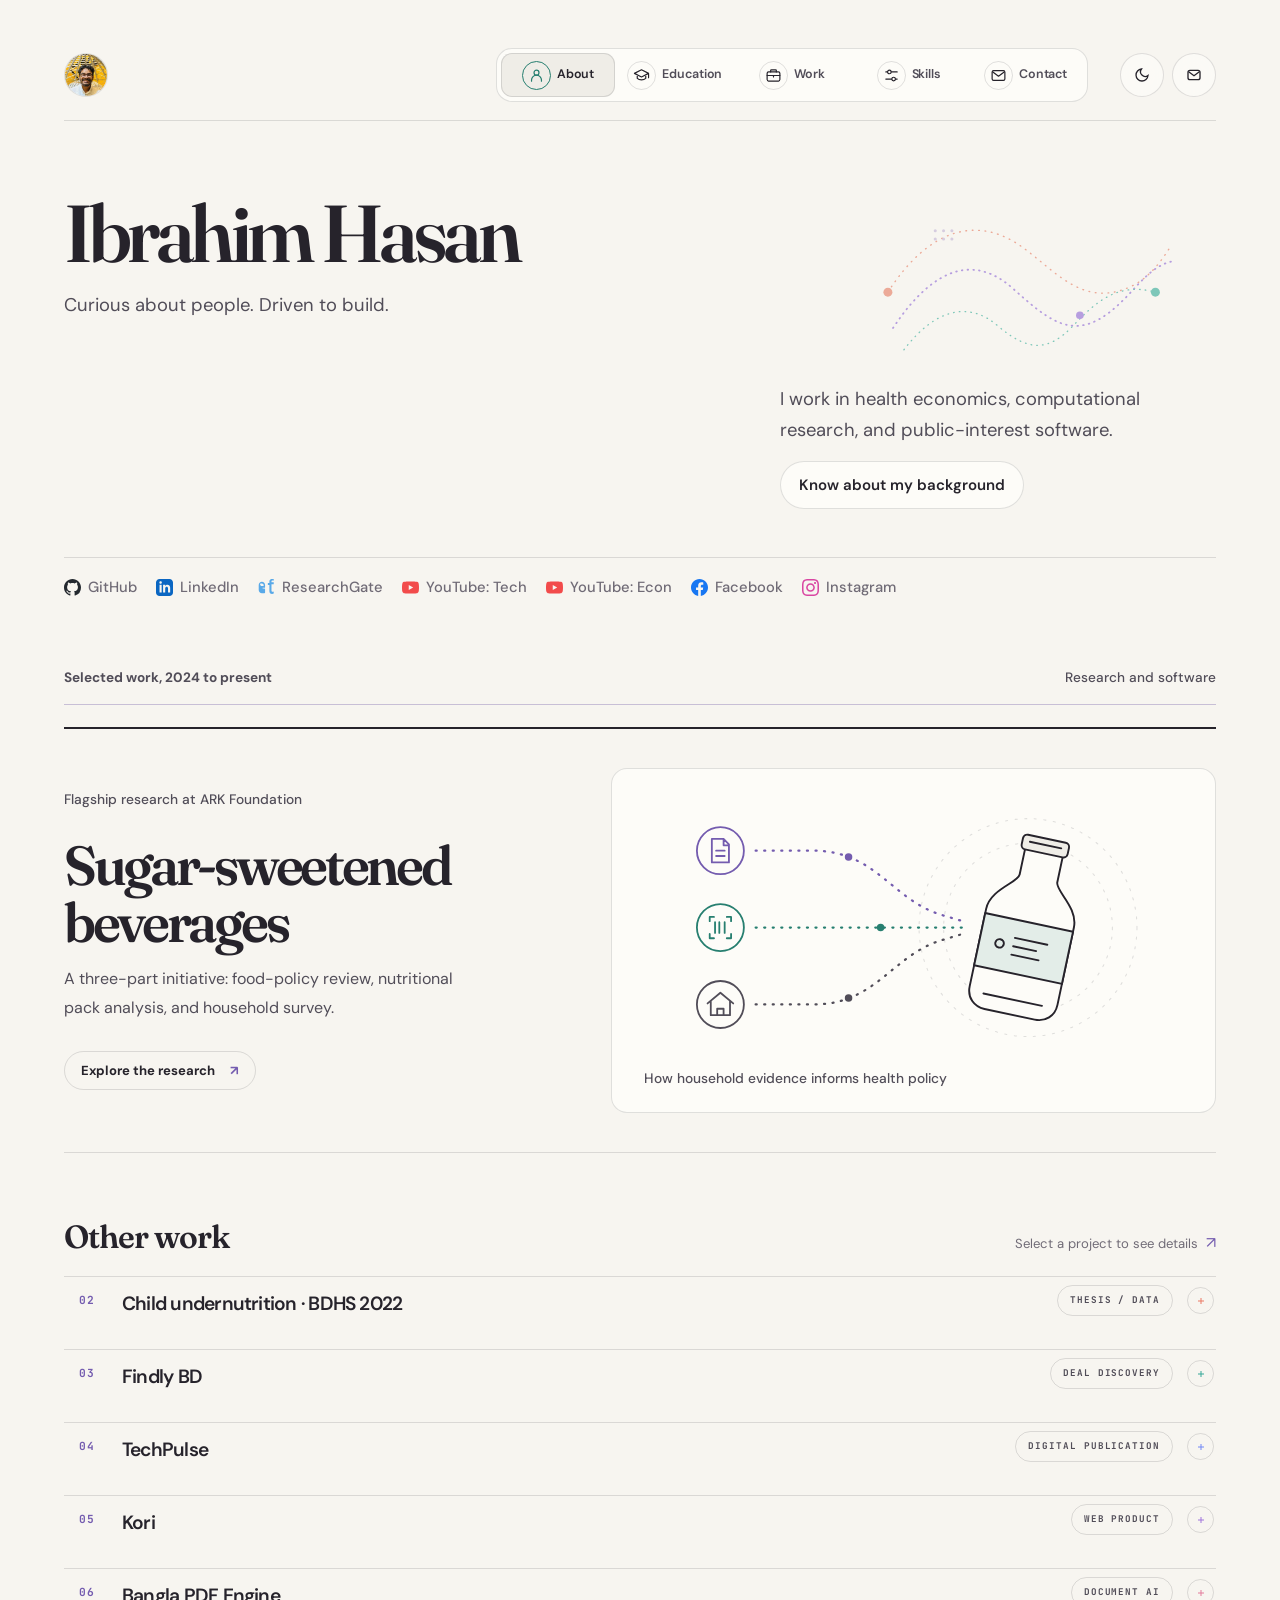
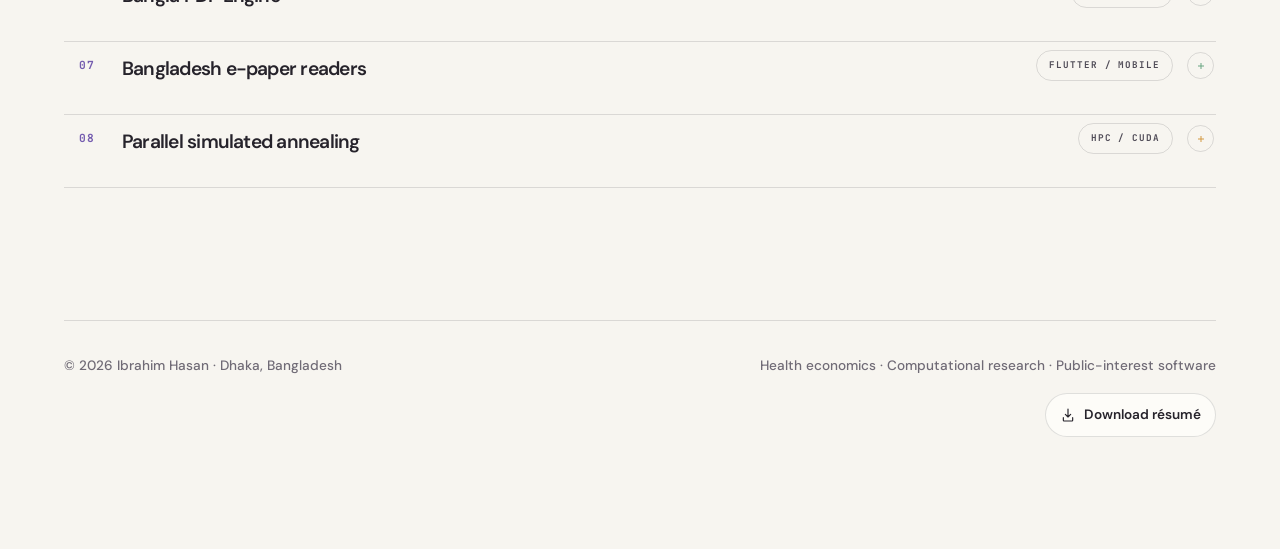
==== commit a4d9a743: "Smooth transitions between portfolio pages" ====
--- a/index.html
+++ b/index.html
@@ -21,7 +21,7 @@
   <link href="https://fonts.googleapis.com/css2?family=DM+Sans:ital,opsz,wght@0,9..40,400;0,9..40,500;0,9..40,600;0,9..40,700;0,9..40,800;1,9..40,500;1,9..40,700&family=Fraunces:ital,opsz,wght@0,9..144,400;0,9..144,500;0,9..144,600;1,9..144,400;1,9..144,500;1,9..144,600&family=JetBrains+Mono:wght@400;500&display=swap" rel="stylesheet">
   
   <!-- Stylesheet -->
-  <link rel="stylesheet" href="css/style.css?v=7.18">
+  <link rel="stylesheet" href="css/style.css?v=7.19">
 </head>
 <body data-page="about">
   <!-- Ambient Desktop Spotlight Layer (Emil Kowalski Widescreen Atmosphere) -->
--- a/css/style.css
+++ b/css/style.css
@@ -3434,20 +3434,26 @@
   box-shadow: inset 0 1px 0 color-mix(in srgb, white 18%, transparent), 0 3px 12px color-mix(in srgb, var(--nav-tone) 9%, transparent);
 }
 
-/* Animate the incoming content without waiting for a document snapshot. */
+/* Keep navigation continuity across document loads without recoloring the page. */
+@view-transition { navigation: auto; }
+
 @media (prefers-reduced-motion: no-preference) {
-  body[data-page] main { animation: portfolio-content-in 320ms cubic-bezier(.2, .65, .3, 1); }
-  body[data-page] main .page-step-source { animation: portfolio-step-in 340ms var(--motion-glide); }
-}
-
-@keyframes portfolio-content-in {
-  from { opacity: .9; translate: 0 8px; }
-  to { opacity: 1; translate: none; }
-}
-
-@keyframes portfolio-step-in {
-  from { translate: 0 4px; }
-  to { translate: none; }
+  ::view-transition-old(root) {
+    animation: page-leave 180ms cubic-bezier(.4, 0, 1, 1) both;
+  }
+
+  ::view-transition-new(root) {
+    animation: page-arrive 420ms cubic-bezier(.2, .75, .25, 1) both;
+  }
+}
+
+@keyframes page-leave {
+  to { opacity: .72; }
+}
+
+@keyframes page-arrive {
+  from { opacity: .72; transform: translateY(5px); }
+  to { opacity: 1; transform: translateY(0); }
 }
 
 body[data-page] .site-header,
